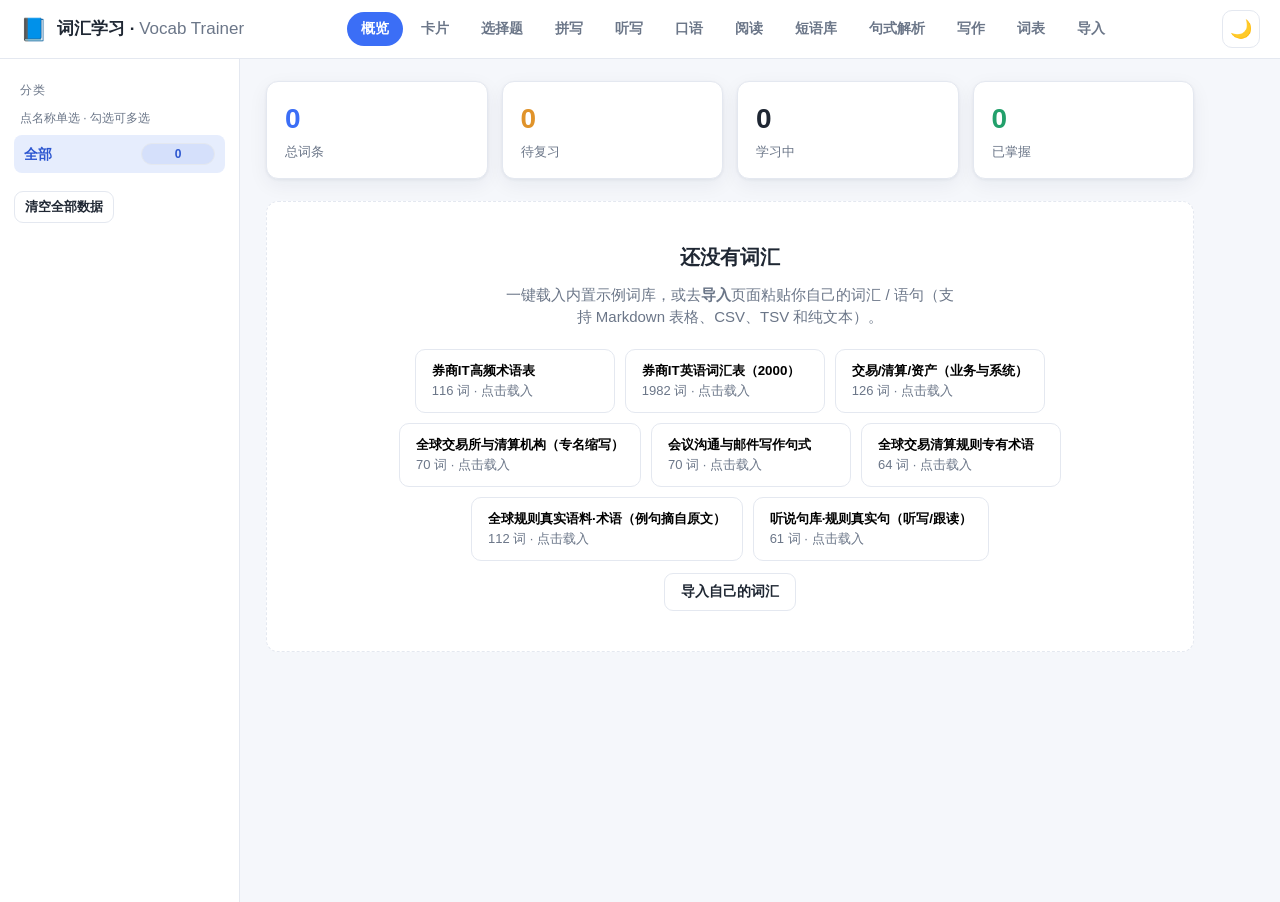
==== vocab-trainer.html @ fe29f1d1 "口语范读/听写/短语库朗读统一走意群停顿播放：speak() 改为分意群+可调停顿+美式/系统语音；SW v38 [HST_AI_Tag: AI_Generated]" ====
<!DOCTYPE html>
<html lang="zh-CN">
<head>
  <meta charset="UTF-8" />
  <meta name="viewport" content="width=device-width, initial-scale=1.0, viewport-fit=cover" />
  <title>词汇学习 · Vocab Trainer</title>
  <!-- PWA / iOS home-screen app -->
  <link rel="manifest" href="manifest.webmanifest" />
  <meta name="theme-color" content="#3b6ef6" />
  <meta name="mobile-web-app-capable" content="yes" />
  <meta name="apple-mobile-web-app-capable" content="yes" />
  <meta name="apple-mobile-web-app-status-bar-style" content="black-translucent" />
  <meta name="apple-mobile-web-app-title" content="词汇学习" />
  <link rel="apple-touch-icon" href="icons/apple-touch-icon.png" />
  <script>
    // Set the theme before first paint to avoid a flash of the wrong colors.
    (function () {
      try {
        var s = JSON.parse(localStorage.getItem("vocab-trainer:v1") || "{}");
        var t = s.settings && s.settings.theme;
        if (t !== "light" && t !== "dark") {
          t = window.matchMedia && window.matchMedia("(prefers-color-scheme: dark)").matches ? "dark" : "light";
        }
        document.documentElement.setAttribute("data-theme", t);
      } catch (e) {}
    })();
  </script>
  <style>
:root {
  --bg: #f5f7fb;
  --panel: #ffffff;
  --ink: #1f2733;
  --muted: #6b7688;
  --line: #e4e8f0;
  --brand: #3b6ef6;
  --brand-dark: #2c56d0;
  --green: #22a06b;
  --amber: #e0932a;
  --red: #d94f4f;
  --shadow: 0 1px 3px rgba(20, 30, 60, .06), 0 6px 20px rgba(20, 30, 60, .06);
  --radius: 12px;
  /* Semantic surfaces / states (overridden in dark mode) */
  --hover: #eef2fb;
  --soft: #eef1f6;
  --active: #e6edfd;
  --active-badge: #d5e0fb;
  --border-strong: #c9d2e2;
  --surface-2: #f7f9fe;
  --zero: #e4e8f0;
  --tint-blue: #f2f6ff;
  --speak: #eef2fb;
  --speak-hover: #e0e8fb;
  --ok-bg: #e7f6ee;
  --ok-ink: #14663f;
  --no-bg: #fbeaea;
  --no-ink: #8f2b2b;
  --warn-bg: #fef1dc;
  --hl-bg: rgba(59, 110, 246, .14);
  --hl-bg-strong: rgba(59, 110, 246, .28);
}

[data-theme="dark"] {
  --bg: #0f1319;
  --panel: #171c26;
  --ink: #e6e9f0;
  --muted: #9098a8;
  --line: #2a313d;
  --brand: #5b86f7;
  --brand-dark: #9db8fb;
  --green: #34b881;
  --amber: #e0a24a;
  --red: #e26b6b;
  --shadow: 0 1px 3px rgba(0, 0, 0, .4), 0 6px 20px rgba(0, 0, 0, .35);
  --hover: #212836;
  --soft: #232a37;
  --active: #24304a;
  --active-badge: #2f3f63;
  --border-strong: #3a4353;
  --surface-2: #1e2430;
  --zero: #2a313d;
  --tint-blue: #182031;
  --speak: #222a3a;
  --speak-hover: #2b3550;
  --ok-bg: rgba(52, 184, 129, .16);
  --ok-ink: #6fe0ab;
  --no-bg: rgba(226, 107, 107, .16);
  --no-ink: #f0a1a1;
  --warn-bg: rgba(224, 162, 74, .16);
  --hl-bg: rgba(91, 134, 247, .22);
  --hl-bg-strong: rgba(91, 134, 247, .40);
}

* { box-sizing: border-box; }

html, body {
  margin: 0;
  height: 100%;
  background: var(--bg);
  color: var(--ink);
  font-family: -apple-system, BlinkMacSystemFont, "Segoe UI", "PingFang SC",
    "Hiragino Sans GB", "Microsoft YaHei", Roboto, Helvetica, Arial, sans-serif;
  font-size: 15px;
  line-height: 1.5;
}

/* Top bar */
.topbar {
  display: flex;
  align-items: center;
  justify-content: space-between;
  gap: 16px;
  padding: 10px 20px;
  /* Respect the iPhone notch / status bar when running as a home-screen app. */
  padding-top: calc(10px + env(safe-area-inset-top));
  padding-left: calc(20px + env(safe-area-inset-left));
  padding-right: calc(20px + env(safe-area-inset-right));
  background: var(--panel);
  border-bottom: 1px solid var(--line);
  position: sticky;
  top: 0;
  z-index: 10;
  flex-wrap: wrap;
}
.brand { display: flex; align-items: center; gap: 10px; font-weight: 700; font-size: 17px; }
.brand em { color: var(--muted); font-style: normal; font-weight: 500; }
.logo { font-size: 22px; }

.tabs { display: flex; gap: 4px; flex-wrap: wrap; }
.tab {
  border: none;
  background: transparent;
  color: var(--muted);
  padding: 8px 14px;
  border-radius: 999px;
  cursor: pointer;
  font-size: 14px;
  font-weight: 600;
  transition: background .15s, color .15s;
}
.tab:hover { background: var(--hover); color: var(--ink); }
.tab.active { background: var(--brand); color: #fff; }

.theme-toggle {
  border: 1px solid var(--line); background: var(--panel); color: var(--ink);
  width: 38px; height: 38px; border-radius: 10px; cursor: pointer; font-size: 18px;
  line-height: 1; transition: border-color .15s, background .15s;
}
.theme-toggle:hover { border-color: var(--border-strong); background: var(--hover); }

/* Layout */
.layout { display: flex; align-items: flex-start; gap: 0; }
.sidebar {
  width: 240px;
  flex: 0 0 240px;
  padding: 18px 14px;
  border-right: 1px solid var(--line);
  min-height: calc(100vh - 57px);
  background: var(--panel);
}
.side-title { font-size: 12px; text-transform: uppercase; letter-spacing: .08em; color: var(--muted); margin: 4px 6px 10px; }
.cat-list { list-style: none; margin: 0; padding: 0; display: flex; flex-direction: column; gap: 2px; }
.cat-list li {
  display: flex; align-items: center; justify-content: space-between;
  padding: 8px 10px; border-radius: 8px; cursor: pointer; font-size: 14px;
}
.cat-list li:hover { background: var(--hover); }
.cat-list li.active { background: var(--active); color: var(--brand-dark); font-weight: 600; }
.cat-list .cat-main { display: flex; align-items: center; gap: 8px; flex: 1; min-width: 0; overflow: hidden; }
.cat-list .cat-name { overflow: hidden; text-overflow: ellipsis; white-space: nowrap; }
.cat-list input[type="checkbox"] { flex: 0 0 auto; cursor: pointer; }
.side-hint { font-size: 12px; color: var(--muted); margin: 4px 6px 8px; }
.cat-list .badge { background: var(--soft); color: var(--muted); border-radius: 999px; padding: 1px 8px; font-size: 12px; }
.cat-list li.active .badge { background: var(--active-badge); color: var(--brand-dark); }
.side-actions { margin-top: 18px; }

.content { flex: 1; padding: 22px 26px; max-width: 980px; }

/* Views */
.view { display: none; }
.view.active { display: block; }
h2 { margin: 0 0 12px; font-size: 20px; }
.muted { color: var(--muted); }
code { background: var(--soft); padding: 1px 6px; border-radius: 6px; font-size: 13px; }

/* Buttons */
.btn {
  border: 1px solid var(--line);
  background: var(--panel);
  color: var(--ink);
  padding: 9px 16px;
  border-radius: 9px;
  cursor: pointer;
  font-size: 14px;
  font-weight: 600;
  transition: filter .15s, background .15s, border-color .15s;
}
.btn:hover { border-color: var(--border-strong); }
.btn:disabled { opacity: .5; cursor: not-allowed; }
.btn.primary { background: var(--brand); border-color: var(--brand); color: #fff; }
.btn.primary:hover { filter: brightness(1.05); }
.btn.ghost { background: transparent; }
.btn.small { padding: 6px 10px; font-size: 13px; }

/* Stats */
.stats-grid { display: grid; grid-template-columns: repeat(auto-fit, minmax(150px, 1fr)); gap: 14px; margin-bottom: 22px; }
.stat {
  background: var(--panel); border: 1px solid var(--line); border-radius: var(--radius);
  padding: 16px 18px; box-shadow: var(--shadow);
}
.stat .num { font-size: 28px; font-weight: 700; }
.stat .lbl { color: var(--muted); font-size: 13px; margin-top: 2px; }
.stat.accent .num { color: var(--brand); }
.stat.green .num { color: var(--green); }
.stat.amber .num { color: var(--amber); }

.home-empty {
  background: var(--panel); border: 1px dashed var(--line); border-radius: var(--radius);
  padding: 40px; text-align: center;
}
.home-empty p { color: var(--muted); max-width: 460px; margin: 8px auto 20px; }

.mini-select {
  border: 1px solid var(--line); background: var(--panel); color: var(--ink);
  border-radius: 8px; padding: 5px 8px; font-size: 13px; max-width: 180px;
}
.goal-panel {
  background: var(--panel); border: 1px solid var(--line); border-radius: var(--radius);
  padding: 16px 18px; box-shadow: var(--shadow); margin-bottom: 22px;
}
.goal-head { display: flex; align-items: center; justify-content: space-between; flex-wrap: wrap; gap: 10px; }
.goal-streak { font-weight: 700; font-size: 16px; }
.goal-set { color: var(--muted); font-size: 13px; display: inline-flex; align-items: center; gap: 6px; }
.goal-set input {
  width: 68px; padding: 5px 8px; border: 1px solid var(--line); border-radius: 8px; font-size: 14px; color: var(--ink); background: var(--panel);
}
.goal-bar { height: 10px; background: var(--soft); border-radius: 999px; margin: 12px 0 6px; overflow: hidden; }
.goal-fill { height: 100%; width: 0; background: var(--green); border-radius: 999px; transition: width .4s; }
.goal-text { color: var(--muted); font-size: 13px; }

.chart-panel {
  background: var(--panel); border: 1px solid var(--line); border-radius: var(--radius);
  padding: 16px 18px; box-shadow: var(--shadow); margin-bottom: 22px;
}
.chart-title { font-weight: 700; margin-bottom: 12px; }
.chart { display: flex; align-items: flex-end; gap: 6px; height: 130px; }
.chart-col { flex: 1; display: flex; flex-direction: column; align-items: center; justify-content: flex-end; gap: 4px; height: 100%; }
.chart-val { font-size: 10px; color: var(--muted); height: 12px; }
.chart-bar { width: 100%; max-width: 30px; background: var(--brand); border-radius: 4px 4px 0 0; min-height: 2px; transition: height .3s; }
.chart-bar.today { background: var(--green); }
.chart-bar.zero { background: var(--zero); }
.chart-label { font-size: 10px; color: var(--muted); }

.skill-panel {
  background: var(--panel); border: 1px solid var(--line); border-radius: var(--radius);
  padding: 16px 18px; box-shadow: var(--shadow); margin-bottom: 22px;
}
.skills { display: flex; flex-direction: column; gap: 10px; margin: 10px 0 6px; }
.skill-row { display: flex; align-items: center; gap: 12px; }
.skill-name { width: 48px; font-weight: 700; flex: 0 0 auto; }
.skill-track { flex: 1; height: 12px; background: var(--soft); border-radius: 999px; overflow: hidden; }
.skill-fill { height: 100%; background: var(--brand); border-radius: 999px; transition: width .4s; }
.skill-fill.least { background: var(--amber); }
.skill-meta { flex: 0 0 auto; font-size: 12px; color: var(--muted); min-width: 132px; text-align: right; }
.skill-tip { font-size: 13px; margin-top: 4px; }

.home-actions h2 { margin-top: 6px; }
.quick-cards { display: grid; grid-template-columns: repeat(auto-fit, minmax(180px, 1fr)); gap: 14px; }
.quick-card {
  display: flex; flex-direction: column; align-items: flex-start; gap: 4px;
  background: var(--panel); border: 1px solid var(--line); border-radius: var(--radius);
  padding: 18px; cursor: pointer; text-align: left; box-shadow: var(--shadow);
  transition: transform .12s, border-color .12s;
}
.quick-card:hover { transform: translateY(-2px); border-color: var(--border-strong); }
.qc-emoji { font-size: 26px; }
.qc-title { font-weight: 700; font-size: 16px; }
.qc-sub { color: var(--muted); font-size: 13px; }

/* Study bar */
.study-bar {
  display: flex; align-items: center; gap: 16px; flex-wrap: wrap;
  padding: 10px 14px; background: var(--panel); border: 1px solid var(--line);
  border-radius: 10px; margin-bottom: 20px;
}
.study-progress { font-weight: 700; }
.study-score b { color: var(--brand); }
.chk { display: inline-flex; align-items: center; gap: 6px; color: var(--muted); font-size: 14px; cursor: pointer; }

/* Flashcard */
.card-stage { display: flex; flex-direction: column; align-items: center; gap: 10px; }
.flashcard {
  position: relative; width: 100%; max-width: 560px; height: 280px;
  cursor: pointer; perspective: 1400px;
}
.fc-face {
  position: absolute; inset: 0;
  display: flex; align-items: center; justify-content: center; text-align: center;
  padding: 28px; border-radius: 16px; background: var(--panel);
  border: 1px solid var(--line); box-shadow: var(--shadow);
  backface-visibility: hidden; transition: transform .5s;
  font-size: 26px; font-weight: 600; line-height: 1.4;
}
.fc-front { transform: rotateY(0deg); }
.fc-back { transform: rotateY(180deg); }
.flashcard.flipped .fc-front { transform: rotateY(-180deg); }
.flashcard.flipped .fc-back { transform: rotateY(0deg); }
.fc-back .fc-cn { font-size: 24px; }
.fc-back .fc-ex { font-size: 15px; font-weight: 400; color: var(--muted); margin-top: 14px; max-width: 460px; }
.fc-back .fc-ex b { color: var(--ink); }
.fc-hint { color: var(--muted); font-size: 13px; }

.fc-controls { display: flex; justify-content: center; gap: 10px; margin-top: 18px; flex-wrap: wrap; }
.grade { color: #fff; border: none; min-width: 84px; }
.grade-again { background: var(--red); }
.grade-hard { background: var(--amber); }
.grade-good { background: var(--brand); }
.grade-easy { background: var(--green); }

/* Quiz */
.quiz-stage { max-width: 620px; margin: 0 auto; }
.quiz-prompt {
  background: var(--panel); border: 1px solid var(--line); border-radius: 14px;
  padding: 30px; text-align: center; font-size: 24px; font-weight: 600;
  box-shadow: var(--shadow); margin-bottom: 18px;
}
.quiz-prompt .qz-sub { display:block; font-size: 14px; color: var(--muted); font-weight: 400; margin-top: 8px; }
.quiz-options { display: grid; gap: 10px; }
.quiz-opt {
  text-align: left; padding: 14px 16px; border-radius: 10px; border: 1px solid var(--line);
  background: var(--panel); color: var(--ink); cursor: pointer; font-size: 15px; transition: background .12s, border-color .12s;
}
.quiz-opt:hover { border-color: var(--border-strong); background: var(--surface-2); }
.opt-num {
  display: inline-flex; align-items: center; justify-content: center;
  width: 20px; height: 20px; margin-right: 8px; border-radius: 5px;
  background: var(--soft); color: var(--muted); font-size: 12px; font-weight: 700;
}
.quiz-opt.correct .opt-num { background: var(--green); color: #fff; }
.quiz-opt.wrong .opt-num { background: var(--red); color: #fff; }
.kbd-hint { color: var(--muted); font-size: 12px; margin-left: auto; }
.quiz-opt.correct { background: var(--ok-bg); border-color: var(--green); color: var(--ok-ink); }
.quiz-opt.wrong { background: var(--no-bg); border-color: var(--red); color: var(--no-ink); }
.quiz-opt:disabled { cursor: default; }

/* Spelling */
.spell-stage { max-width: 620px; margin: 0 auto; text-align: center; }
.spell-prompt {
  background: var(--panel); border: 1px solid var(--line); border-radius: 14px;
  padding: 26px; font-size: 24px; font-weight: 600; box-shadow: var(--shadow);
}
.spell-example { color: var(--muted); font-size: 14px; margin: 12px 0; min-height: 20px; }
.spell-input {
  width: 100%; padding: 14px 16px; font-size: 18px; border: 1px solid var(--line);
  border-radius: 10px; margin-bottom: 12px; outline: none; background: var(--panel); color: var(--ink);
}
.spell-input:focus { border-color: var(--brand); }
.spell-feedback { min-height: 24px; margin-bottom: 12px; font-weight: 600; }
.spell-feedback.ok { color: var(--green); }
.spell-feedback.no { color: var(--red); }

.study-done {
  text-align: center; background: var(--panel); border: 1px solid var(--line);
  border-radius: var(--radius); padding: 40px; box-shadow: var(--shadow);
}
.study-done h3 { font-size: 22px; margin: 0 0 8px; }

/* Browse */
.browse-bar { display: flex; align-items: center; gap: 14px; margin-bottom: 14px; }
.search {
  flex: 1; max-width: 360px; padding: 9px 14px; border: 1px solid var(--line);
  border-radius: 9px; font-size: 14px; outline: none; background: var(--panel); color: var(--ink);
}
.search:focus { border-color: var(--brand); }
.browse-count { color: var(--muted); font-size: 13px; }
.table-wrap { overflow-x: auto; border: 1px solid var(--line); border-radius: var(--radius); background: var(--panel); }
.vocab-table { width: 100%; border-collapse: collapse; font-size: 14px; }
.vocab-table th, .vocab-table td { text-align: left; padding: 10px 14px; border-bottom: 1px solid var(--line); vertical-align: top; }
.vocab-table th { background: var(--surface-2); color: var(--muted); font-weight: 600; position: sticky; top: 0; }
.vocab-table tr:last-child td { border-bottom: none; }
.vocab-table .en { font-weight: 600; }
.vocab-table .ex { color: var(--muted); }
.pill { font-size: 12px; padding: 2px 8px; border-radius: 999px; }
.pill.new { background: var(--soft); color: var(--muted); }
.pill.learning { background: var(--warn-bg); color: var(--amber); }
.pill.known { background: var(--ok-bg); color: var(--green); }
.row-del { color: var(--red); cursor: pointer; background: none; border: none; font-size: 13px; }

/* Import */
.import-controls { display: grid; grid-template-columns: repeat(auto-fit, minmax(220px, 1fr)); gap: 14px; margin: 16px 0; }
.field { display: flex; flex-direction: column; gap: 6px; font-size: 13px; color: var(--muted); }
.field select, .field input[type="text"] {
  padding: 9px 12px; border: 1px solid var(--line); border-radius: 9px; font-size: 14px; color: var(--ink); background: var(--panel);
}
.import-text {
  width: 100%; min-height: 220px; padding: 14px; border: 1px solid var(--line);
  border-radius: var(--radius); font-family: "SF Mono", Menlo, Consolas, monospace;
  font-size: 13px; line-height: 1.6; resize: vertical; outline: none; background: var(--panel); color: var(--ink);
}
.import-text:focus { border-color: var(--brand); }
.import-actions { display: flex; align-items: center; gap: 12px; margin: 14px 0; flex-wrap: wrap; }
.import-msg { font-size: 14px; }
.import-msg.ok { color: var(--green); }
.import-msg.err { color: var(--red); }
.preview-wrap { margin-top: 10px; }
.preview-head { font-weight: 600; margin-bottom: 8px; }

.sample-box { margin-bottom: 22px; padding: 16px 18px; border: 1px solid var(--line); border-radius: var(--radius); background: var(--tint-blue); }
.sample-box p { margin: 4px 0 12px; }
.sample-list { display: flex; flex-wrap: wrap; gap: 10px; justify-content: center; }
.sample-card {
  display: flex; flex-direction: column; align-items: flex-start; gap: 2px;
  background: var(--panel); border: 1px solid var(--line); border-radius: 10px;
  padding: 12px 16px; cursor: pointer; text-align: left; min-width: 200px;
  transition: transform .12s, border-color .12s;
}
.sample-card:hover { transform: translateY(-2px); border-color: var(--brand); }
.sample-card .sc-name { font-weight: 700; }
.sample-card .sc-count { color: var(--muted); font-size: 13px; }
.sample-card:disabled { opacity: .55; cursor: default; transform: none; }

.backup-box { margin-top: 22px; padding: 16px 18px; border: 1px solid var(--line); border-radius: var(--radius); background: var(--surface-2); }
.backup-title { font-weight: 700; margin-bottom: 4px; }
.backup-box p { margin: 4px 0 12px; }
.file-btn { display: inline-flex; align-items: center; cursor: pointer; }
.fc-speak {
  border: none; background: var(--speak); color: var(--brand-dark); cursor: pointer;
  width: 40px; height: 40px; border-radius: 50%; font-size: 18px; line-height: 1;
}
.fc-speak:hover { background: var(--speak-hover); }
.spell-prompt-row { display: flex; align-items: center; justify-content: center; gap: 12px; }

/* Dictation */
.dict-stage { max-width: 620px; margin: 0 auto; text-align: center; }
.dict-controls { display: flex; justify-content: center; gap: 10px; margin-bottom: 16px; flex-wrap: wrap; }
.dict-play { font-size: 16px; padding: 12px 28px; }
.dict-hint { color: var(--muted); font-size: 15px; margin-bottom: 12px; min-height: 22px; }

/* Speaking */
.speak-stage { max-width: 620px; margin: 0 auto; text-align: center; }
.speak-prompt {
  background: var(--panel); border: 1px solid var(--line); border-radius: 14px;
  padding: 26px; font-size: 24px; font-weight: 600; box-shadow: var(--shadow); line-height: 1.4;
}
.speak-cn { color: var(--muted); font-size: 14px; margin: 10px 0 16px; min-height: 18px; }
.speak-heard { min-height: 22px; margin: 8px 0; font-size: 15px; }
.speak-heard .ph { color: var(--muted); }
.speak-result { min-height: 28px; margin-bottom: 12px; font-weight: 600; line-height: 1.6; }
.speak-result .pct { font-size: 22px; }
.mark-ok { color: var(--green); }
.mark-no { color: var(--red); }
.spk-mic.listening { background: var(--red); border-color: var(--red); animation: pulse 1s infinite; }
@keyframes pulse { 0%, 100% { opacity: 1; } 50% { opacity: .55; } }

/* Reading */
.read-output {
  background: var(--panel); border: 1px solid var(--line); border-radius: var(--radius);
  padding: 20px 22px; margin-top: 8px; line-height: 2; font-size: 16px;
  box-shadow: var(--shadow); white-space: pre-wrap;
}
.term-hl {
  background: var(--hl-bg);
  border-bottom: 2px solid var(--brand); border-radius: 3px; padding: 0 2px; cursor: pointer;
}
.term-hl:hover { background: var(--hl-bg-strong); }
.cloze {
  display: inline-block; min-width: 44px; text-align: center; padding: 0 5px;
  border-bottom: 2px dashed var(--amber); color: var(--amber); cursor: pointer; font-weight: 600;
}
.cloze.revealed { color: var(--green); border-bottom-color: var(--green); cursor: default; font-weight: 600; }

/* Writing */
.seg { display: inline-flex; background: var(--soft); border-radius: 10px; padding: 3px; gap: 3px; margin-bottom: 18px; }
.seg-btn { border: none; background: transparent; color: var(--muted); padding: 7px 16px; border-radius: 8px; cursor: pointer; font-weight: 600; font-size: 14px; }
.seg-btn.active { background: var(--panel); color: var(--ink); box-shadow: var(--shadow); }
.write-stage { max-width: 680px; }
.write-cn {
  font-size: 20px; font-weight: 600; background: var(--panel); border: 1px solid var(--line);
  border-radius: 14px; padding: 20px; box-shadow: var(--shadow); margin-bottom: 14px;
}
.write-ref { background: var(--ok-bg); border: 1px solid var(--green); border-radius: 12px; padding: 16px 18px; margin: 10px 0; white-space: pre-wrap; }
.write-ref .rf-label { color: var(--green); font-weight: 700; font-size: 13px; display: block; margin-bottom: 6px; }
.write-grade { display: flex; align-items: center; gap: 10px; flex-wrap: wrap; margin-top: 8px; }
.tpl-cats { display: flex; gap: 8px; flex-wrap: wrap; margin-bottom: 16px; }
.tpl-list { display: flex; flex-direction: column; gap: 14px; }
.tpl-card { background: var(--panel); border: 1px solid var(--line); border-radius: var(--radius); padding: 16px 18px; box-shadow: var(--shadow); }
.tpl-head { display: flex; align-items: center; justify-content: space-between; gap: 10px; margin-bottom: 8px; }
.tpl-title { font-weight: 700; }
.tpl-cn { color: var(--muted); font-size: 13px; font-weight: 400; }
.tpl-body { white-space: pre-wrap; font-size: 14px; line-height: 1.7; background: var(--surface-2); border-radius: 10px; padding: 12px 14px; }
.tpl-body .ph { color: var(--brand-dark); background: var(--hl-bg); border-radius: 4px; padding: 0 3px; }

@media (max-width: 760px) {
  .sidebar { display: none; }
  .content { padding: 16px; }
  .flashcard { height: 240px; }
}

/* Reading: full-library search */
.read-search { align-items: center; gap: 8px; flex-wrap: wrap; }
.read-search .search { flex: 1 1 320px; min-width: 220px; }
.read-results {
  margin: 8px 0 4px;
  max-height: 320px;
  overflow-y: auto;
  border: 1px solid var(--line);
  border-radius: 10px;
  background: var(--surface-2);
}
.search-hit {
  padding: 8px 12px;
  border-bottom: 1px solid var(--line);
  cursor: pointer;
  display: block;
}
.search-hit:last-child { border-bottom: 0; }
.search-hit:hover { background: var(--active); }
.hit-src {
  display: block;
  font-size: 12px;
  color: var(--brand);
  margin-bottom: 2px;
}
.hit-snip { display: block; font-size: 13px; color: var(--ink); line-height: 1.5; }
.read-results mark {
  background: #ffe08a;
  color: #1f2733;
  padding: 0 1px;
  border-radius: 2px;
}
[data-theme="dark"] .read-results mark { background: #7a5c00; color: #ffe08a; }

/* Grammar / sentence breakdown view */
#view-grammar .gp-card,
#view-grammar .gi-card {
  border: 1px solid var(--line);
  border-radius: 12px;
  background: var(--panel);
  padding: 12px 14px;
  margin: 10px 0;
}
.gp-name { font-weight: 600; color: var(--ink); margin-bottom: 4px; }
.gp-tip { color: var(--muted); font-size: 13px; line-height: 1.6; }
.gp-eg { margin: 8px 0 4px; display: flex; align-items: flex-start; gap: 6px; }
.gp-eg span { font-style: italic; color: var(--ink); line-height: 1.5; }
.gp-tpl {
  font-size: 12px; color: var(--brand);
  background: var(--surface-2); border-radius: 6px; padding: 4px 8px; display: inline-block;
}
.gi-sec { margin: 18px 0 6px; font-size: 15px; color: var(--brand); }
.gi-en { display: flex; align-items: flex-start; gap: 6px; }
.gi-en span { font-weight: 600; color: var(--ink); line-height: 1.5; }
.gi-cn { color: var(--muted); font-size: 13px; margin: 4px 0 6px; }
.gi-core { font-size: 13px; color: var(--ink); margin-bottom: 6px; }
.gi-tag {
  display: inline-block; font-size: 11px; color: #fff; background: var(--brand);
  border-radius: 4px; padding: 1px 6px; margin-right: 6px;
}
.gi-points { margin: 0; padding-left: 18px; }
.gi-points li { font-size: 13px; color: var(--ink); line-height: 1.7; }
.gi-points b { color: var(--brand); font-weight: 600; }
.say-btn {
  border: 1px solid var(--line); background: var(--surface-2); border-radius: 6px;
  cursor: pointer; padding: 0 6px; line-height: 1.6; flex: 0 0 auto;
}
.say-btn:hover { background: var(--active); }

/* Grammar self-test */
.gq-ask { font-size: 13px; color: var(--muted); margin-bottom: 8px; }
.gq-sentence {
  font-size: 16px; font-weight: 600; color: var(--ink); line-height: 1.6;
  padding: 10px 12px; background: var(--surface-2); border-radius: 10px; margin-bottom: 12px;
}
.gq-explain {
  margin-top: 12px; padding: 10px 12px;
  border: 1px solid var(--line); border-radius: 10px; background: var(--surface-2);
}
.gq-ex-core { font-size: 13px; color: var(--ink); margin-bottom: 6px; }
.gq-explain .gi-points { margin: 0; padding-left: 18px; }

.gq-ex-tip { font-size: 13px; color: var(--ink); line-height: 1.6; margin-bottom: 8px; padding-bottom: 8px; border-bottom: 1px dashed var(--line); }

/* Daily study plan / today panel */
.today-panel {
  border: 1px solid var(--line);
  border-radius: 14px;
  background: linear-gradient(180deg, var(--active) 0%, var(--panel) 60%);
  padding: 14px 16px;
  margin-bottom: 14px;
}
.today-head { display: flex; align-items: center; justify-content: space-between; margin-bottom: 10px; }
.today-title { font-weight: 600; color: var(--ink); font-size: 15px; }
.link-btn { background: none; border: none; color: var(--brand); cursor: pointer; font-size: 13px; }
.today-stats { display: flex; gap: 10px; margin-bottom: 12px; }
.tstat {
  flex: 1; text-align: center; background: var(--panel);
  border: 1px solid var(--line); border-radius: 10px; padding: 8px 4px;
}
.tnum { font-size: 22px; font-weight: 700; color: var(--brand); }
.tlbl { font-size: 12px; color: var(--muted); margin-top: 2px; }
.today-go { width: 100%; padding: 12px; font-size: 15px; }
.today-done {
  text-align: center; padding: 12px; border-radius: 10px;
  background: var(--panel); border: 1px solid var(--line); color: var(--ink); font-weight: 500;
}
.today-progress { margin-top: 12px; }
.tp-bar { height: 8px; border-radius: 6px; background: var(--zero); overflow: hidden; }
.tp-fill { height: 100%; background: var(--brand); border-radius: 6px; transition: width .3s; }
.tp-text { font-size: 12px; color: var(--muted); margin-top: 6px; }
.plan-form { display: flex; flex-wrap: wrap; gap: 10px; align-items: flex-end; }
.plan-form .field { display: flex; flex-direction: column; gap: 4px; font-size: 13px; color: var(--muted); }
.plan-form select, .plan-form input { padding: 6px 8px; border: 1px solid var(--line); border-radius: 8px; background: var(--panel); color: var(--ink); }
.plan-hint { margin-top: 10px; font-size: 12px; }

/* Memory-state distribution donut */
:root { --mem-new: #f0b429; --mem-learn: #3b6ef6; --mem-known: #2fb344; }
[data-theme="dark"] { --mem-new: #e0a72e; --mem-learn: #5b86f7; --mem-known: #3ac05a; }
.today-live { font-size: 12px; color: var(--brand); margin-top: 6px; }
.mem-wrap { display: flex; align-items: center; gap: 20px; padding: 6px 2px; }
.donut {
  width: 120px; height: 120px; border-radius: 50%; flex: 0 0 auto; position: relative;
}
.donut-hole {
  position: absolute; inset: 22px; border-radius: 50%; background: var(--panel);
  display: flex; flex-direction: column; align-items: center; justify-content: center;
}
.donut-num { font-size: 22px; font-weight: 700; color: var(--mem-known); }
.donut-sub { font-size: 11px; color: var(--muted); }
.mem-legend { list-style: none; margin: 0; padding: 0; display: flex; flex-direction: column; gap: 8px; }
.mem-legend li { font-size: 13px; color: var(--ink); display: flex; align-items: center; gap: 6px; }
.mem-legend b { margin-left: 2px; }
.mem-legend .dot { width: 10px; height: 10px; border-radius: 3px; display: inline-block; }
.mem-legend .dot.n { background: var(--mem-new); }
.mem-legend .dot.l { background: var(--mem-learn); }
.mem-legend .dot.k { background: var(--mem-known); }

/* Check-in heatmap */
.heatmap { display: flex; gap: 3px; overflow-x: auto; padding: 4px 0; }
.hm-col { display: flex; flex-direction: column; gap: 3px; }
.hm-cell { width: 13px; height: 13px; border-radius: 3px; display: inline-block; background: var(--zero); }
.hm-cell.l0 { background: var(--zero); }
.hm-cell.l1 { background: #c6e6c9; }
.hm-cell.l2 { background: #8fd19e; }
.hm-cell.l3 { background: #4fb06a; }
.hm-cell.l4 { background: #2f8f4e; }
[data-theme="dark"] .hm-cell.l1 { background: #1f4a2c; }
[data-theme="dark"] .hm-cell.l2 { background: #2f7043; }
[data-theme="dark"] .hm-cell.l3 { background: #3f9459; }
[data-theme="dark"] .hm-cell.l4 { background: #57c377; }
.hm-foot { display: flex; align-items: center; justify-content: space-between; margin-top: 8px; font-size: 12px; color: var(--muted); }
.hm-legend { display: flex; align-items: center; gap: 3px; }
.hm-legend .hm-cell { width: 11px; height: 11px; }
/* Review forecast */
.forecast { display: flex; align-items: flex-end; gap: 8px; height: 130px; padding-top: 6px; }
.fc-col { flex: 1; display: flex; flex-direction: column; align-items: center; height: 100%; }
.fc-n { font-size: 12px; color: var(--ink); font-weight: 600; }
.fc-track { flex: 1; width: 100%; display: flex; align-items: flex-end; }
.fc-bar { width: 60%; margin: 0 auto; background: var(--brand); border-radius: 4px 4px 0 0; min-height: 0; }
.fc-lbl { font-size: 11px; color: var(--muted); margin-top: 4px; }

/* Achievement badges */
.badge-sub-title { font-size: 13px; color: var(--muted); margin: 10px 0 6px; }
.badge-row { display: flex; flex-wrap: wrap; gap: 8px; }
.badge {
  flex: 0 0 auto; width: 74px; text-align: center; padding: 8px 4px;
  border: 1px solid var(--line); border-radius: 10px; background: var(--panel);
}
.badge-ic { font-size: 24px; display: block; line-height: 1.2; }
.badge-nm { font-size: 12px; color: var(--ink); display: block; margin-top: 2px; }
.badge-sub { font-size: 11px; color: var(--muted); display: block; }
.badge.locked { opacity: 0.35; filter: grayscale(1); }
.badge.earned { border-color: var(--brand); box-shadow: 0 0 0 1px var(--brand) inset; }
.remind-row { display: flex; align-items: center; gap: 10px; margin-top: 14px; flex-wrap: wrap; }

/* Reading: topic browse + sentence listening */
.rd-count { margin-left: 8px; font-size: 13px; }
.rd-list { display: flex; flex-direction: column; gap: 8px; margin: 10px 0; }
.rd-card { border: 1px solid var(--line); border-radius: 10px; background: var(--panel); padding: 10px 12px; cursor: pointer; }
.rd-card:hover { background: var(--active); }
.rd-card-src { font-size: 12px; color: var(--brand); margin-bottom: 4px; }
.rd-card-prev { font-size: 13px; color: var(--ink); line-height: 1.5; }
.rd-export { align-self: flex-start; margin-bottom: 4px; }
.rd-note { margin: 8px 0; }
.rd-note textarea { width: 100%; box-sizing: border-box; border: 1px solid var(--line); border-radius: 10px; background: var(--panel); color: var(--ink); padding: 8px 10px; font: inherit; line-height: 1.5; resize: vertical; }
.rd-note-row { display: flex; align-items: center; gap: 10px; margin-top: 6px; }
.rd-note-hint { font-size: 12px; }
.rd-pager { display: flex; align-items: center; justify-content: center; gap: 12px; margin: 8px 0; }
.rd-pageinfo { font-size: 13px; color: var(--muted); }
.rd-reader-bar { display: flex; align-items: center; gap: 12px; margin-bottom: 10px; flex-wrap: wrap; }
.rd-meta { font-size: 13px; }
.rd-sentences { font-size: 17px; line-height: 2; color: var(--ink); padding: 6px 2px; }
.rd-sent { cursor: pointer; border-radius: 4px; padding: 1px 2px; }
.rd-sent:hover { background: var(--surface-2); }
.rd-sent.cur { background: #fff3c4; box-shadow: 0 0 0 2px #ffe08a; }
[data-theme="dark"] .rd-sent.cur { background: #4a3d10; box-shadow: 0 0 0 2px #7a5c00; }
.rd-ctrls { display: flex; align-items: center; gap: 8px; flex-wrap: wrap; margin-top: 14px; position: sticky; bottom: 0; background: var(--bg); padding: 8px 0; }
.rd-pos { font-size: 12px; color: var(--muted); margin-left: auto; }

/* Grammar items: filter bar */
.gi-bar { display: flex; align-items: center; gap: 10px; margin: 6px 0 4px; }
.gi-count { font-size: 13px; }

/* Reader shadowing result */
.rd-spk-result { margin-top: 8px; font-size: 14px; line-height: 1.6; color: var(--ink); min-height: 1em; }
.rd-spk-result .pct { font-weight: 700; }
#rdMic.listening { background: var(--red, #e5484d); color: #fff; border-color: var(--red, #e5484d); }

/* Reader wordbook mode */
.rd-sent.wb .rd-word { cursor: pointer; border-radius: 3px; padding: 0 1px; }
.rd-sent.wb .rd-word:hover { background: var(--active); text-decoration: underline dotted; }
#rdFav { white-space: nowrap; }

/* Today: listen/speak sub-line */
.today-sub { font-size: 13px; color: var(--ink); margin: 4px 0 10px; }
.today-panel .today-go + .today-go { margin-top: 8px; }

/* Reader TTS preferences */
.rd-tts { display: flex; align-items: center; gap: 12px; margin-top: 10px; flex-wrap: wrap; font-size: 13px; color: var(--muted); }
.rd-tts input[type="range"] { vertical-align: middle; }
.chk.mini { font-size: 12px; }

/* Playback speed presets (0.5×–1.5×) */
.speed-row { display: flex; align-items: center; gap: 6px; flex-wrap: wrap; margin: 8px 0; }
.speed-label { font-size: 12px; color: var(--muted); margin-right: 2px; }
.speed-row .chip { border: 1px solid var(--line); background: var(--panel); color: var(--ink); border-radius: 999px; padding: 4px 12px; font-size: 13px; cursor: pointer; line-height: 1.2; }
.speed-row .chip:hover { background: var(--active); }
.speed-row .chip.active { background: var(--brand); border-color: var(--brand); color: #fff; }

/* Phrase library */
.ph-list { display: flex; flex-direction: column; gap: 8px; margin: 10px 0; }
.ph-item { border: 1px solid var(--line); border-radius: 10px; background: var(--panel); padding: 10px 12px; }
.ph-main { display: flex; align-items: baseline; gap: 8px; }
.ph-p { font-size: 16px; font-weight: 600; color: var(--ink); }
.ph-freq { font-size: 12px; color: var(--muted); }
.ph-tag { font-size: 11px; color: var(--brand); border: 1px solid var(--line); border-radius: 999px; padding: 1px 8px; }
.ph-g { font-size: 14px; color: var(--ink); margin: 3px 0; }
.ph-ex { font-size: 13px; color: var(--muted); line-height: 1.5; margin: 4px 0 8px; }
.ph-acts { display: flex; gap: 8px; flex-wrap: wrap; }

/* Sense-group (意群) chunking during playback */
.rd-chunk { border-radius: 4px; padding: 0 1px; transition: background .12s ease; }
.rd-chunk.active { background: var(--brand); color: #fff; box-shadow: 0 0 0 2px var(--brand); }
.rd-chunk-sep { color: var(--muted); opacity: .55; }

/* Search results: topic group headers */
.search-group { font-size: 12px; font-weight: 600; color: var(--brand); background: var(--surface-2); padding: 5px 12px; position: sticky; top: 0; }

</style>
</head>
<body>
  <header class="topbar">
    <div class="brand">
      <span class="logo">📘</span>
      <span>词汇学习 · <em>Vocab Trainer</em></span>
    </div>
    <nav class="tabs" id="tabs">
      <button class="tab active" data-view="home">概览</button>
      <button class="tab" data-view="flashcard">卡片</button>
      <button class="tab" data-view="quiz">选择题</button>
      <button class="tab" data-view="spell">拼写</button>
      <button class="tab" data-view="dict">听写</button>
      <button class="tab" data-view="speak">口语</button>
      <button class="tab" data-view="read">阅读</button>
      <button class="tab" data-view="phrase">短语库</button>
      <button class="tab" data-view="grammar">句式解析</button>
      <button class="tab" data-view="write">写作</button>
      <button class="tab" data-view="browse">词表</button>
      <button class="tab" data-view="import">导入</button>
    </nav>
    <button class="theme-toggle" id="themeToggle" title="切换深色模式">🌙</button>
  </header>

  <div class="layout">
    <aside class="sidebar">
      <div class="side-title">分类</div>
      <div class="side-hint">点名称单选 · 勾选可多选</div>
      <ul class="cat-list" id="catList"></ul>
      <div class="side-actions">
        <button class="btn ghost small" id="clearAllBtn">清空全部数据</button>
      </div>
    </aside>

    <main class="content">
      <!-- HOME / OVERVIEW -->
      <section class="view active" id="view-home">
        <div class="today-panel" id="todayPanel" hidden></div>
        <div class="stats-grid" id="statsGrid"></div>
        <div class="goal-panel" id="goalPanel" hidden>
          <div class="goal-head">
            <span class="goal-streak" id="goalStreak">🔥 0 天连续</span>
            <label class="goal-set">每日目标
              <input type="number" id="goalInput" min="1" max="500" step="5" />
              <span>次复习</span>
            </label>
          </div>
          <div class="goal-bar"><div class="goal-fill" id="goalFill"></div></div>
          <div class="goal-text" id="goalText"></div>
        </div>
        <div class="chart-panel" id="chartPanel" hidden>
          <div class="chart-title">最近 14 天复习量</div>
          <div class="chart" id="chart"></div>
        </div>
        <div class="skill-panel" id="skillPanel" hidden>
          <div class="chart-title">听说读写 · 四维能力</div>
          <div class="skills" id="skillsGrid"></div>
          <div class="skill-tip muted" id="skillTip"></div>
        </div>
        <div class="chart-panel" id="memPanel" hidden></div>
        <div class="chart-panel" id="heatmapPanel" hidden></div>
        <div class="chart-panel" id="forecastPanel" hidden></div>
        <div class="chart-panel" id="badgePanel" hidden></div>
        <div class="home-empty" id="homeEmpty">
          <h2>还没有词汇</h2>
          <p>一键载入内置示例词库，或去<b>导入</b>页面粘贴你自己的词汇 / 语句（支持 Markdown 表格、CSV、TSV 和纯文本）。</p>
          <div class="sample-list" id="sampleListHome"></div>
          <button class="btn ghost" data-goto="import" style="margin-top:12px">导入自己的词汇</button>
        </div>
        <div class="home-actions" id="homeActions" hidden>
          <h2>今天学点什么？</h2>
          <div class="quick-cards">
            <button class="quick-card" data-goto="flashcard">
              <span class="qc-emoji">🃏</span>
              <span class="qc-title">卡片复习</span>
              <span class="qc-sub" id="dueCount">0 张待复习</span>
            </button>
            <button class="quick-card" id="hardQuick">
              <span class="qc-emoji">🔥</span>
              <span class="qc-title">攻克难词</span>
              <span class="qc-sub" id="hardCount">按易错程度排序</span>
            </button>
            <button class="quick-card" data-goto="quiz">
              <span class="qc-emoji">✅</span>
              <span class="qc-title">选择题</span>
              <span class="qc-sub">中英互测</span>
            </button>
            <button class="quick-card" data-goto="spell">
              <span class="qc-emoji">⌨️</span>
              <span class="qc-title">拼写练习</span>
              <span class="qc-sub">看中文写英文</span>
            </button>
            <button class="quick-card" id="dictQuick" data-goto="dict">
              <span class="qc-emoji">🎧</span>
              <span class="qc-title">听写练习</span>
              <span class="qc-sub">听发音写内容</span>
            </button>
            <button class="quick-card" id="speakQuick" data-goto="speak">
              <span class="qc-emoji">🗣️</span>
              <span class="qc-title">口语跟读</span>
              <span class="qc-sub">朗读并自动评分</span>
            </button>
            <button class="quick-card" data-goto="read">
              <span class="qc-emoji">📄</span>
              <span class="qc-title">文档阅读</span>
              <span class="qc-sub">粘贴文档 · 术语高亮/挖空</span>
            </button>
            <button class="quick-card" data-goto="write">
              <span class="qc-emoji">✍️</span>
              <span class="qc-title">写作练习</span>
              <span class="qc-sub">中译英 + 邮件/会议模板</span>
            </button>
          </div>
        </div>
      </section>

      <!-- FLASHCARD -->
      <section class="view" id="view-flashcard">
        <div class="study-bar">
          <div class="study-progress"><span id="fcProgress">0 / 0</span></div>
          <label class="chk"><input type="checkbox" id="fcDueOnly" /> 只看待复习</label>
          <label class="chk"><input type="checkbox" id="fcHard" /> 难词优先</label>
          <label class="chk"><input type="checkbox" id="fcReverse" /> 中→英</label>
          <label class="chk"><input type="checkbox" id="fcAutoSpeak" /> 自动朗读</label>
          <button class="btn ghost small" id="fcSpeak" title="朗读英文">🔊 朗读</button>
          <select id="ttsVoice" class="mini-select" title="选择发音"></select>
          <label class="chk">语速 <input type="range" id="ttsRate" min="0.6" max="1.3" step="0.05" /></label>
          <button class="btn ghost small" id="fcRestart">重新开始</button>
          <span class="kbd-hint">空格翻面 · 1-4 评分</span>
        </div>
        <div class="card-stage" id="fcStage">
          <div class="flashcard" id="flashcard">
            <div class="fc-face fc-front" id="fcFront"></div>
            <div class="fc-face fc-back" id="fcBack"></div>
          </div>
          <div class="fc-hint" id="fcHint">点击卡片翻面</div>
        </div>
        <div class="fc-controls" id="fcControls" hidden>
          <button class="btn grade grade-again" data-grade="0">忘记</button>
          <button class="btn grade grade-hard" data-grade="1">困难</button>
          <button class="btn grade grade-good" data-grade="2">记得</button>
          <button class="btn grade grade-easy" data-grade="3">简单</button>
        </div>
        <div class="study-done" id="fcDone" hidden></div>
      </section>

      <!-- QUIZ -->
      <section class="view" id="view-quiz">
        <div class="study-bar">
          <div class="study-progress"><span id="qzProgress">0 / 0</span></div>
          <div class="study-score">得分 <b id="qzScore">0</b></div>
          <label class="chk"><input type="checkbox" id="qzReverse" /> 中→英</label>
          <button class="btn ghost small" id="qzRestart">重新开始</button>
          <span class="kbd-hint">按 1-4 选择</span>
        </div>
        <div class="quiz-stage" id="qzStage">
          <div class="quiz-prompt" id="qzPrompt"></div>
          <div class="quiz-options" id="qzOptions"></div>
        </div>
        <div class="study-done" id="qzDone" hidden></div>
      </section>

      <!-- SPELLING -->
      <section class="view" id="view-spell">
        <div class="study-bar">
          <div class="study-progress"><span id="spProgress">0 / 0</span></div>
          <div class="study-score">正确 <b id="spScore">0</b></div>
          <button class="btn ghost small" id="spRestart">重新开始</button>
        </div>
        <div class="spell-stage" id="spStage">
          <div class="spell-prompt" id="spPrompt"></div>
          <div class="spell-example" id="spExample"></div>
          <input type="text" class="spell-input" id="spInput" placeholder="输入英文后回车" autocomplete="off" spellcheck="false" />
          <div class="spell-feedback" id="spFeedback"></div>
          <button class="btn primary" id="spSubmit">提交</button>
        </div>
        <div class="study-done" id="spDone" hidden></div>
      </section>

      <!-- DICTATION -->
      <section class="view" id="view-dict">
        <div class="study-bar">
          <div class="study-progress"><span id="dtProgress">0 / 0</span></div>
          <div class="study-score">正确 <b id="dtScore">0</b></div>
          <label class="chk"><input type="radio" name="dtMode" value="word" checked /> 单词</label>
          <label class="chk"><input type="radio" name="dtMode" value="sentence" /> 例句</label>
          <label class="chk"><input type="checkbox" id="dtShowCn" /> 显示中文提示</label>
          <button class="btn ghost small" id="dtRestart">重新开始</button>
          <span class="kbd-hint">回车提交 / 下一个</span>
        </div>
        <div class="dict-stage" id="dtStage">
          <div class="dict-controls">
            <button class="btn primary dict-play" id="dtPlay">🔊 播放</button>
            <button class="btn" id="dtReplay">重播</button>
            <button class="btn" id="dtSlow">🐢 慢速</button>
          </div>
          <div class="dict-hint" id="dtHint"></div>
          <input type="text" class="spell-input" id="dtInput" placeholder="输入你听到的内容后回车" autocomplete="off" spellcheck="false" />
          <div class="spell-feedback" id="dtFeedback"></div>
          <button class="btn primary" id="dtSubmit">提交</button>
        </div>
        <div class="study-done" id="dtDone" hidden></div>
      </section>

      <!-- SPEAKING -->
      <section class="view" id="view-speak">
        <div class="study-bar">
          <div class="study-progress"><span id="spkProgress">0 / 0</span></div>
          <div class="study-score">平均分 <b id="spkAvg">0</b></div>
          <label class="chk"><input type="radio" name="spkMode" value="word" checked /> 单词</label>
          <label class="chk"><input type="radio" name="spkMode" value="sentence" /> 例句</label>
          <button class="btn ghost small" id="spkRestart">重新开始</button>
        </div>
        <div class="speak-stage" id="spkStage">
          <div class="speak-prompt" id="spkPrompt"></div>
          <div class="speak-cn" id="spkCn"></div>
          <div class="dict-controls">
            <button class="btn" id="spkPlay">🔊 范读</button>
            <button class="btn primary spk-mic" id="spkMic">🎤 点击朗读</button>
          </div>
          <div class="speed-row" id="spkSpeed">
            <span class="speed-label">范读语速（美式）</span>
            <button type="button" class="chip" data-r="0.5">0.5×</button>
            <button type="button" class="chip" data-r="0.75">0.75×</button>
            <button type="button" class="chip" data-r="1">1×</button>
            <button type="button" class="chip" data-r="1.25">1.25×</button>
            <button type="button" class="chip" data-r="1.5">1.5×</button>
          </div>
          <div class="speak-heard" id="spkHeard"></div>
          <div class="speak-result" id="spkResult"></div>
          <button class="btn primary" id="spkNext" hidden>下一个</button>
        </div>
        <div class="study-done" id="spkDone" hidden></div>
      </section>

      <!-- READING -->
      <section class="view" id="view-read">
        <h2>阅读精听 · 全球规则原文库</h2>
        <p class="muted">按<b>业务主题</b>浏览 88 份规则原文，段落级材料 + <b>逐句精听</b>（上一句/下一句/重播/连续播放）。术语高亮悬停看释义、点击朗读，可开挖空。</p>
        <div class="import-actions read-search">
          <input type="search" id="rdSearch" class="search" placeholder="全库搜索：词 / 短语，如 settlement date、buy-in、margin call…" />
          <button class="btn primary" id="rdSearchBtn">搜索</button>
          <span class="import-msg" id="rdSearchMsg"></span>
        </div>
        <div class="read-results" id="rdResults" hidden></div>

        <div id="rdBrowse">
          <div class="import-actions read-picker">
            <select id="rdTopicSel" class="mini-select" title="业务主题"></select>
            <span class="rd-count muted" id="rdCount"></span>
          </div>
          <div class="rd-list" id="rdList"></div>
          <div class="rd-pager" id="rdPager"></div>
        </div>

        <div id="rdReader" hidden>
          <div class="rd-reader-bar">
            <button class="btn ghost small" id="rdBack">← 返回列表</button>
            <button class="btn ghost small" id="rdFav">☆ 收藏</button>
            <button class="btn ghost small" id="rdCopy">📋 复制</button>
            <button class="btn ghost small" id="rdNote">📝 笔记</button>
            <span class="rd-meta muted" id="rdMeta"></span>
          </div>
          <div class="rd-note" id="rdNoteBox" hidden>
            <textarea id="rdNoteText" rows="3" placeholder="给这篇材料写点笔记，自动随材料保存…"></textarea>
            <div class="rd-note-row">
              <button class="btn ghost small" id="rdNoteAddSent">＋ 引用当前句</button>
              <span class="rd-note-hint muted" id="rdNoteHint">自动保存</span>
            </div>
          </div>
          <div class="rd-sentences" id="rdSents"></div>
          <div class="rd-ctrls">
            <button class="btn" id="rdPrev" title="上一句">⏮</button>
            <button class="btn primary" id="rdPlay">▶️ 播放</button>
            <button class="btn" id="rdRepeat" title="重播">🔁</button>
            <button class="btn" id="rdNext" title="下一句">⏭</button>
            <button class="btn" id="rdAuto">▶️ 连续</button>
            <button class="btn" id="rdMic">🎤 跟读</button>
            <label class="chk"><input type="checkbox" id="rdChunk" /> 意群断句</label>
            <label class="chk"><input type="checkbox" id="rdCloze" /> 挖空</label>
            <label class="chk"><input type="checkbox" id="rdWordMode" /> 收生词</label>
            <span class="rd-pos muted" id="rdPos"></span>
          </div>
          <div class="rd-spk-result" id="rdSpkResult"></div>
          <div class="rd-tts">
            <div class="speed-row" id="rdSpeed">
              <span class="speed-label">语速</span>
              <button type="button" class="chip" data-r="0.5">0.5×</button>
              <button type="button" class="chip" data-r="0.75">0.75×</button>
              <button type="button" class="chip" data-r="1">1×</button>
              <button type="button" class="chip" data-r="1.25">1.25×</button>
              <button type="button" class="chip" data-r="1.5">1.5×</button>
            </div>
            <label class="chk mini">微调 <input type="range" id="rdRate" min="0.5" max="1.5" step="0.05" /></label>
            <select id="rdVoice" class="mini-select" title="美式发音"></select>
          </div>
          <div class="speed-row" id="rdPause">
            <span class="speed-label">停顿</span>
            <button type="button" class="chip" data-p="short">短</button>
            <button type="button" class="chip" data-p="medium">中</button>
            <button type="button" class="chip" data-p="long">长</button>
          </div>
        </div>
      </section>

      <!-- PHRASES -->
      <section class="view" id="view-phrase">
        <h2>短语库 · 规则高频搭配</h2>
        <p class="muted">从 88 份交易所 / 清算规则中挖出的高频多词搭配（按出现频次排序）。点 🔊 美式朗读，＋ 加入生词本随计划复习。这些是会议 / 邮件 / 读规则最常复用的固定表达。</p>
        <div class="import-actions read-picker">
          <select id="phTopicSel" class="mini-select" title="业务主题"></select>
          <span class="rd-count muted" id="phCount"></span>
        </div>
        <div class="import-actions read-search">
          <input type="search" id="phSearch" class="search" placeholder="搜索短语：clearing、settlement、order book…" />
        </div>
        <div class="ph-list" id="phList"></div>
        <div class="rd-pager" id="phPager"></div>
      </section>

      <!-- GRAMMAR -->
      <section class="view" id="view-grammar">
        <h2>句式解析 · 规则英语语法拆解</h2>
        <p class="muted">先看「核心句式」掌握规则英语反复出现的 8 类结构，再逐句看「主干 + 拆解 + 语法点」。点 🔊 可朗读整句。举一反三，读懂一句就读懂一类。</p>
        <div class="seg" id="grammarSeg">
          <button class="seg-btn active" data-gsub="patterns">核心句式</button>
          <button class="seg-btn" data-gsub="items">逐句拆解</button>
          <button class="seg-btn" data-gsub="quiz">语法自测</button>
        </div>
        <div id="gsub-patterns"></div>
        <div id="gsub-items" hidden></div>
        <div id="gsub-quiz" hidden>
          <div class="study-bar">
            <div class="study-progress"><span id="gqProgress">0 / 0</span></div>
            <div class="study-score">得分 <b id="gqScore">0</b></div>
            <button class="btn ghost small" id="gqRestart">重新开始</button>
            <span class="kbd-hint">不看修饰找主干 · 中英对应</span>
          </div>
          <div class="quiz-stage" id="gqStage">
            <div class="quiz-prompt" id="gqPrompt"></div>
            <div class="quiz-options" id="gqOptions"></div>
            <div class="gq-explain" id="gqExplain" hidden></div>
            <button class="btn primary" id="gqNext" hidden>下一题</button>
          </div>
          <div class="study-done" id="gqDone" hidden></div>
        </div>
      </section>

      <!-- WRITING -->
      <section class="view" id="view-write">
        <div class="seg" id="writeSeg">
          <button class="seg-btn active" data-wsub="compose">造句练习</button>
          <button class="seg-btn" data-wsub="templates">写作模板</button>
        </div>

        <div id="wsub-compose">
          <div class="study-bar">
            <div class="study-progress"><span id="wrProgress">0 / 0</span></div>
            <button class="btn ghost small" id="wrRestart">重新开始</button>
            <span class="kbd-hint">中译英 · 写完对照参考答案</span>
          </div>
          <div class="write-stage" id="wrStage">
            <div class="write-cn" id="wrCn"></div>
            <textarea id="wrInput" class="import-text" placeholder="用英文写出来…"></textarea>
            <div class="import-actions">
              <button class="btn primary" id="wrShow">显示参考答案</button>
            </div>
            <div class="write-ref" id="wrRef" hidden></div>
            <div class="write-grade" id="wrGrade" hidden>
              <span class="muted">你写得如何？</span>
              <button class="btn" data-wknow="0">不会</button>
              <button class="btn" data-wknow="1">基本会</button>
              <button class="btn" data-wknow="2">熟练</button>
            </div>
          </div>
          <div class="study-done" id="wrDone" hidden></div>
        </div>

        <div id="wsub-templates" hidden>
          <div class="tpl-cats" id="tplCats"></div>
          <div class="tpl-list" id="tplList"></div>
        </div>
      </section>

      <!-- BROWSE -->
      <section class="view" id="view-browse">
        <div class="browse-bar">
          <input type="search" class="search" id="browseSearch" placeholder="搜索英文 / 中文…" />
          <span class="browse-count" id="browseCount"></span>
        </div>
        <div class="table-wrap">
          <table class="vocab-table">
            <thead>
              <tr><th>English</th><th>中文</th><th>例句</th><th>状态</th><th></th></tr>
            </thead>
            <tbody id="browseBody"></tbody>
          </table>
        </div>
      </section>

      <!-- IMPORT -->
      <section class="view" id="view-import">
        <div class="sample-box" id="sampleBox">
          <div class="backup-title">内置示例词库</div>
          <p class="muted">不想准备素材？一键载入内置的券商 IT 英语词库，立即开始学习。</p>
          <div class="sample-list" id="sampleList"></div>
        </div>

        <h2>导入词汇 / 语句</h2>
        <p class="muted">支持 <b>Markdown 表格</b>（如 <code>English | 中文释义 | 例句</code>）、<b>CSV</b>、<b>TSV</b>、以及每行一条的<b>纯文本</b>。可粘贴内容，或选择 <code>.md / .csv / .txt</code> 文件。</p>

        <div class="import-controls">
          <label class="field">
            <span>格式</span>
            <select id="impFormat">
              <option value="auto">自动识别</option>
              <option value="markdown">Markdown 表格</option>
              <option value="csv">CSV（逗号分隔）</option>
              <option value="tsv">TSV（制表符分隔）</option>
              <option value="text">纯文本（分隔符：英文 = 中文）</option>
            </select>
          </label>
          <label class="field">
            <span>默认分类</span>
            <input type="text" id="impCategory" placeholder="如：交易术语（Markdown 会用标题名）" />
          </label>
          <label class="field file-field">
            <span>选择文件</span>
            <input type="file" id="impFile" accept=".md,.markdown,.csv,.tsv,.txt,text/*" />
          </label>
        </div>

        <textarea id="impText" class="import-text" placeholder="在此粘贴内容……

示例（Markdown）：
| English | 中文释义 | 例句 |
|---------|---------|------|
| order | 订单 | The client submitted a buy order. |

示例（纯文本）：
order = 订单
settlement = 结算"></textarea>

        <div class="import-actions">
          <button class="btn primary" id="impPreviewBtn">预览</button>
          <button class="btn" id="impConfirmBtn" disabled>确认导入</button>
          <label class="chk"><input type="checkbox" id="impReplace" /> 导入前先清空同名分类</label>
          <span class="import-msg" id="impMsg"></span>
        </div>

        <div class="backup-box">
          <div class="backup-title">备份与恢复</div>
          <p class="muted">导出会把全部词汇、每词的间隔重复进度，<b>以及连续天数、复习量、四维看板等统计和设置</b>一并保存为 JSON。恢复时：勾选"覆盖"会完整还原（含统计与设置，适合换设备）；默认"合并"只新增词条、不改动现有统计。</p>
          <div class="import-actions">
            <button class="btn" id="exportBtn">导出备份 (JSON)</button>
            <label class="btn file-btn">恢复备份
              <input type="file" id="restoreFile" accept=".json,application/json" hidden />
            </label>
            <label class="chk"><input type="checkbox" id="restoreReplace" /> 覆盖现有数据（默认合并）</label>
            <span class="import-msg" id="backupMsg"></span>
          </div>
        </div>

        <div class="backup-box">
          <div class="backup-title">导出难词（易错优先）</div>
          <p class="muted">把错误次数大于 0 的词导出，方便集中攻克，或导入 Anki 制卡（CSV 为 <code>正面,背面</code> 两列，无表头）。</p>
          <div class="import-actions">
            <button class="btn" id="exportHardMd">导出 Markdown</button>
            <button class="btn" id="exportHardCsv">导出 CSV（Anki）</button>
            <span class="import-msg" id="hardMsg"></span>
          </div>
        </div>

        <div class="preview-wrap" id="impPreviewWrap" hidden>
          <div class="preview-head">预览（<span id="impPreviewCount">0</span> 条）</div>
          <div class="table-wrap">
            <table class="vocab-table">
              <thead><tr><th>English</th><th>中文</th><th>例句</th><th>分类</th></tr></thead>
              <tbody id="impPreviewBody"></tbody>
            </table>
          </div>
        </div>
      </section>
    </main>
  </div>

  <script>
// AUTO-GENERATED: paragraph-level, business-classified reading corpus from 88 rule PDFs.
window.RULE_READING = {"topics": [{"key": "trade", "name": "交易与竞价"}, {"key": "order", "name": "订单类型"}, {"key": "clearing", "name": "清算与净额"}, {"key": "settlement", "name": "交收与交割"}, {"key": "margin", "name": "保证金与担保品"}, {"key": "default", "name": "违约处置"}, {"key": "ca", "name": "公司行为"}, {"key": "custody", "name": "存管与过户"}, {"key": "member", "name": "会员与参与者"}, {"key": "risk", "name": "风控与合规"}, {"key": "data", "name": "市场数据与披露"}, {"key": "general", "name": "通则与定义"}], "items": [{"t": "default", "exch": "ASX", "doc": "Clear清算程序", "text": "Attachment E ASX Clear Operating Rules Procedures August 2013 For the purposes of this Procedure, information relating to OTC Options Market Transactions includes: OTC SPAN files, OTC Position reports and OTC Deal reports. Introduced 28/05/12 PROCEDURE 1.22.1 ASX CLEAR TO CONDUCT ANNUAL REVIEW The review will comprise: (a) reviewing ASX Clear’s information processing facilities and integrity of the Clearing System including: (i) maintenance of security and confidentiality over the data of Participants; (ii) security over the physical operation of the Clearing System; (iii) backup and disaster recovery procedures; and (iv) Clearing System access controls; and (b) assessing the integrity and accuracy of information generated by the Clearing System, including: (i) internal controls over data input by ASX Clear; and (ii) processing and reporting of transaction data. Introduced 11/03/04 Recovery Rules Nothing in these Procedures limits the Recovery Rules."}, {"t": "risk", "exch": "ASX", "doc": "Clear清算程序", "text": "These Procedures do not prevail over the Recovery Rules. Explanatory Note: The Recovery Rules may affect the operation of the Procedures. Introduced XX/XX/XX [Explanatory Note: this amendment clarifies that no power in the Recovery Rules is intended to be limited by the Procedures] Attachment E ASX Clear Operating Rules Procedures March 2015 SECTION 4 RIGHTS AND OBLIGATIONS OF PARTICIPANTS PROCEDURE 4.1.1 GENERAL COMPLIANCE The continuing education requirements for Responsible Executives from 1 July 2004 are the successful completion of at least 8 hours (or 8 hours equivalent) Compliance Education every Year determined: (a) if the Responsible Executive is a member of: • Australian Compliance Institute (ACI); • Australian Financial Market Association (AFMA); • Financial Planning Association (FPA); • Stockbrokers Association of Australia Securities and Derivatives Industry Association (SDIASAA); • An Accountant Professional Standards Scheme recognised pursuant to Australian State or Federal Professional Standards legislation; • A Solicitors Professional Standards Scheme recognised pursuant to Australian State or Federal Professional Standards legislation; • Another professional association recognised by ASX Clear as providing equivalent quality and measurement standards of relevant continuing education as those above, or by reference to the quality and measurement standards of continuing education or continuing professional development established by that professional body; or (b) otherwise, by reference to the quality and measurement standards of continuing education or continuing professional development established for their members by one of the professional bodies set out below: • Australian Compliance Institute; or • Stockbrokers Association of AustraliaSecurities and Derivatives Industry Association."}, {"t": "settlement", "exch": "ASX", "doc": "Clear清算程序", "text": "For the purpose of the Procedure: • “Compliance Education” means education or professional development directly related to compliance obligations, policies, procedures and ethics with specific relevance to the Participant’s and Responsible Executives obligations under the ASX Operating Rules, the ASX Clear Operating Rules and the ASX Settlement Operating Rules. • “Year” means the period 1 July to 30 June. When a Participant appoints a person to the role of RE during a year, the Participant must be able to demonstrate to ASX Clear that the Responsible Executive has undertaken Compliance Education since the date of appointment as an RE with that Participant which satisfies the continuing education requirement pro-rata to the number of full months that the RE held that role during that Year. Demonstrating compliance with Continuing Education requirements"}, {"t": "margin", "exch": "ASX", "doc": "Clear清算程序", "text": "Attachment E ASX Clear Operating Rules Procedures April 2014 SECTION 8 CLEARING FUND CONTRIBUTIONS, EMERGENCY ASSESSMENTS AND PRIORITY OF APPLICATION OF CLEARING ASSETS PROCEDURE 8.1.1 ASX CLEAR MAY SEEK CONTRIBUTION Currently ASX Clear does not collect Contributions. Introduced 26/03/07 Amended 10/12/07, 02/02/09, 30/09/09, 07/06/13 PROCEDURE 8.1.2 CALCULATION OF CONTRIBUTION AMOUNT Currently ASX Clear does not collect Contributions. Introduced 31/03/05 Amended 26/03/07, 10/12/07, 02/02/09, 30/09/09, 19/04/10, 07/06/13 PROCEDURE 8.1.4 FORM OF CONTRIBUTION – [DELETED] Introduced 31/03/05 Amended 26/03/07, 10/12/07, 02/02/09, 30/09/09 Deleted 07/06/13 PROCEDURE 8.1.7 INTEREST – [DELETED] Introduced 31/03/05 Amended 26/03/07, 10/12/07, 30/09/09 Deleted 07/06/13 PROCEDURE 8.2.5 NATURE OF EMERGENCY ASSESSMENT OBLIGATION – [DELETED] Interest payable under Rule 8.2.5 accrues daily from and including the due date to but excluding the date of actual payment and is calculated on actual days elapsed and a year of 365 days."}, {"t": "data", "exch": "ASX", "doc": "Clear清算程序", "text": "The rate of interest applying to each daily balance is the rate 4% per annum above the 60 day Bank Bill Swap Reference Rate last published on or before that day in the Australian Financial Review (or if no such rate is published, another rate set by ASX Clear in good faith). Unpaid interest may be added to the overdue amount at 30 day intervals and interest is payable under this procedure from that time on the increased amount. Introduced 31/03/05 Deleted **/**/** PROCEDURE 8.2.6 NATURE OF ADDITIONAL EMERGENCY ASSESSMENT OBLIGATION – [DELETED] Interest payable under Rule 8.2.6 is to be calculated on the same basis as for Rule 8.2.5. Introduced 31/03/05 Deleted **/**/** PROCEDURE 8.3.1 PRIORITY OF APPLICATION OF ASSETS The amount prescribed for the purpose of Rule 8.3.1(e)(i) is $78,511,313."}, {"t": "general", "exch": "ASX", "doc": "Clear清算程序", "text": "For the purpose of Rule 8.3.1(f), the designated financial backing is share capital invested in ASX Clear by ASX Clearing Corporation Limited (ABN 45 087 801 554) (excluding share capital that is from time to time included in assets applicable pursuant to Rule 8.3.1(e)) up to a maximum amount of A$100,000,000. Attachment E ASX Clear Operating Rules Procedures April 2014 The amount of ASX Clear’s other assets prescribed for the purpose of Rule 8.3.1(i) is $0. Introduced 31/03/05 Amended 21/06/05, 12/03/07, 02/06/09, 23/12/09, 28/06/13, **/**/** Attachment E ASX Clear Operating Rules Procedures April 2014 SECTION 11 DERIVATIVES MARKET TRANSACTION – ALLOCATION, PRICE AVERAGING AND DESIGNATION PROCEDURE 11.1.1 PARTICIPANT MAY ALLOCATE DERIVATIVES MARKET CONTRACTS (1) Subject to (2), for the purposes of Rule 11.1.1, an allocation of a Derivatives Market Contract by a Participant (the “First Participant”) to another Participant (the “Second Participant”) is effected only if made on the day on which the Derivatives Market Contract is entered (trade day) and the allocation is made in accordance with the following: (a) the First Participant provides the details of the Derivatives Market Contract by 5.45 pm (Sydney time) on the trade day; and (b) the Second Participant, in accordance with Rule 11.1.6 and these Procedures, either: (i) accepts the allocated Derivatives Market Contract and on-allocates it by 5.45 pm (Sydney time) to another Participant; or (ii) accepts the allocated Derivatives Market Contract by 6.00 pm (Sydney time) and does not on-allocate it in accordance with paragraph (i)."}, {"t": "general", "exch": "ASX", "doc": "Clear清算程序", "text": "(2) Where the Derivatives Market Contract was entered by the sending Participant on the instruction of a Principal Trader in relation to an Options Market Contract, the sending Participant must allocate the Derivatives Market Contract to that Participant Trader’s Participant. ASX Clear will then register the Derivatives Market Contract in the name of the receiving Participant in that Participant Trader’s account. If on the day the Derivatives Market Contract was entered, the receiving Participant or its Participant Trader disputes the Derivatives Market Contract was entered on the instruction of the Participant Trader and notifies this to ASX Clear and the sending Participant confirms to ASX Clear that the allocation was incorrectly made, the allocation to that Participant Trader will be cancelled and the Derivatives Market Contract will be returned to the sending Participant."}, {"t": "general", "exch": "ASX", "doc": "Clear清算程序", "text": "Under Rule 1.18.1, ASX Clear may charge Participants fees in respect of the services it provides to Participants. This includes fees relating to the allocation of Derivatives Market Contracts under Rule 11.1.1. Currently ASX Clear does not charge fees in respect of allocation of Derivatives Market Contracts. Introduced 11/03/04 Amended 30/04/04 PROCEDURE 11.1.3 WHEN ALLOCATION EFFECTIVE An allocation is effective when: • it has been accepted by a Participant; and • registered to an account of that accepting Participant. Introduced 11/03/04"}, {"t": "settlement", "exch": "ASX", "doc": "Clear清算程序", "text": "Attachment E ASX Clear Operating Rules Procedures April 2014 When wool is admitted as deliverable stock, ASX Clear will issue a stamped copy of the Stock Confirmation Form to the Seller in accordance with the Procedure associated with Rule 21.7.1. Introduced 11/03/04 PROCEDURE 21.7.6 RELEASE OF ADMISSION DOCUMENTS ASX Clear will only consider a request for release of Admission Documents where the Participant has completed and lodged the Redemption Request section of the Wool Futures Tender/Redemption Request. Introduced 11/03/04 PROCEDURE 21.8.1 ELECTION TO TENDER BY SELLER A Seller may elect to settle a Deliverable Futures CCP Contract by either closing out the position in the market or by effecting delivery against an open sold contract in the Delivery Month. If a Seller elects to effect delivery against the contract, the Seller is required to submit the relevant Stock Confirmation Form, with a correctly completed Tender / Redemption Form, to ASX Clear on a Business Day that falls within the Delivery Period for that Delivery Month."}, {"t": "general", "exch": "ASX", "doc": "Clear清算程序", "text": "Tender Documentation must be completed in the form and manner specified below: 1. Form: The Participant completes the Tender Notice section on the relevant Wool Futures Tender Notice/Redemption Request and sends this form to ASX Clear. 2. Manner: ASX Clear will only accept Tender Documentation if it is submitted on a Business Day within the current Delivery Period. The Tender Documentation must be submitted to ASX Clear by 12:00 noon on any Business Day within the Delivery Period other than on the last Business Day in the Delivery Period (the Maturity Date). On the Maturity Date, the Tender Documentation must be lodged by 3:00 pm, unless otherwise notified by ASX Clear."}, {"t": "general", "exch": "ASX", "doc": "Clear清算程序", "text": "Introduced 11/03/04 PROCEDURE 21.8.2 ACCEPTANCE OF TENDER DOCUMENTATION Rejection of Tender Documentation If ASX Clear rejects a Tender Notice, the Participant will be informed of the rejection and the reasons why as soon as practicable but in any event before the commencement of the end-of-day processing on the Business Day the Tender Notice is received. ASX Clear will notify Participants of a rejection of a Tender Notice via the DCS Messages facility. In the event the DCS Messages facility is not operating, ASX Clear will notify the Participant in accordance with Rule 1.7.3. Introduced 11/03/04"}, {"t": "settlement", "exch": "ASX", "doc": "Clear清算运营规则程序", "text": "ASX Clear Operating Rules Procedures April 2026 SECTION 1 PROCEDURE 1.7.2 PROCEDURE 1.7.3 PROCEDURE 1.8.3 SECTION 2 SECTION 3 PROCEDURE 3.1.1 PROCEDURE 3.1.4 PROCEDURE 3.1.8 APPLICATION FOR AUTHORISATION TO CLEAR MARKET TRANSACTIONS EFFECTED THROUGH ADDITIONAL APPROVED PROCEDURE 3.2.2 PROCEDURE 3.2.3 ADDITIONAL REQUIREMENTS FOR PARTICIPANTS CLEARING MARKET TRANSACTIONS EFFECTED THROUGH MULTIPLE PROCEDURE 3.4.1 PROCEDURE 3.5.1 PROCEDURE 3.6.1 APPLICANT TO HAVE NECESSARY ORGANISATIONAL AND PROCEDURE 3.8.1 APPLICANTS INCORPORATED OR CARRYING ON BUSINESS SECTION 4 PROCEDURE 4.2.1 PARTICIPANT TO MAINTAIN DISASTER RECOVERY AND BUSINESS PROCEDURE 4.4.2 PROCEDURE 4.4.3 PROCEDURE 4.7.1 PROCEDURE 4.7.2 PROCEDURE 4.12.1 PARTICIPANT TO SUBMIT DETAILS OF AUTHORISED SIGNATORIES .. 23 PROCEDURE 4.19.1 FOREIGN PARTICIPANTS AND OTHER PARTICIPANTS WITH PROCEDURE 4.20.1 SETTLEMENT OF CASH MARKET TRANSACTIONS AND CASH CCP PROCEDURE 4.23.7 OBLIGATION TO NOTIFY ASX CLEAR IN RESPECT OF CLIENT PROCEDURE 4.26 SECTION 5 PROCEDURE 5.2 SECTION 6 PROCEDURE 6.2 PROCEDURE 6.9"}, {"t": "margin", "exch": "ASX", "doc": "Clear清算运营规则程序", "text": "ASX Clear Operating Rules Procedures April 2026 SECTION 7 PROCEDURE 7.1.1 STEPS TO BE TAKEN BEFORE AGREEING TO CLEAR FOR A CLIENT .. 30 PROCEDURE 7.1.3 SECTION 8 CLEARING FUND CONTRIBUTIONS AND PRIORITY OF APPLICATION OF CLEARING PROCEDURE 8.1.1 PROCEDURE 8.1.2 PROCEDURE 8.3.1 SECTION 9 PROCEDURE 9.1.3 PROCEDURE 9.1.5 PROCEDURE 9.2.5 SECTION 10 SECTION 11 DERIVATIVES MARKET CONTRACT – ALLOCATION, PRICE AVERAGING AND PROCEDURE 11.1.1 PARTICIPANT MAY ALLOCATE DERIVATIVES MARKET CONTRACTS .. 36 PROCEDURE 11.2.1 AND 11.2.2 PRICE AVERAGING FOR CLIENT ACCOUNTS AND SECTION 12 PROCEDURE 12.6.2 NOTIFICATION OF CASH CCP TRANSACTIONS TO APPROVED PROCEDURE 12.7.1 REMOVAL BY ASX CLEAR OF A CASH CCP TRANSACTION FROM PROCEDURE 12.7.2 BUYER AND SELLER MAY REQUEST CASH MARKET TRANSACTION PROCEDURE 12.7.3 BUYER AND SELLER MAY REQUEST CASH CCP TRANSACTIONS BE PROCEDURE 12.7.4 ACTION BY ASX CLEAR WHERE BUYER AND SELLER REQUEST CASH CCP TRANSACTION BE EXCLUDED FROM SET OFF – [Deleted] . 40 PROCEDURE 12.7.7 REQUEST BY BUYER OR SELLER WHERE COUNTERPARTY NOT PROCEDURE 12.16.1 CALCULATION, SET-OFF AND NOTIFICATION OF NET PAYMENT"}, {"t": "margin", "exch": "ASX", "doc": "Clear清算运营规则程序", "text": "ASX Clear Operating Rules Procedures April 2026 PROCEDURE 12.16.2 CALCULATION, SET-OFF AND NOTIFICATION OF NET PAYMENT PROCEDURE 12.17.2A NET PAYMENT – HOUSE ACCOUNTS AND CASH MARKET PROCEDURE 12.19 PROCEDURE 12.20.1 ASX CLEAR TO GIVE DETAILS OF DERIVATIVES MARKET PROCEDURE 12.22.2 CANCELLATION OF DERIVATIVES MARKET CONTRACTS IN PROCEDURE 12.23.1 ACTION BY ASX CLEAR WHERE NOTIFIED OF AN ERROR IN SECTION 13 PROCEDURE 13.1.4 TRANSFERS BETWEEN ACCOUNTS WITHIN A SINGLE PARTICIPANT . 47 PROCEDURE 13.2.1 PARTICIPANT MAY INSTRUCT ASX CLEAR TO CLOSE OUT PROCEDURE 13.4.5 TERMINATION IN SOME CASES – OTC OPTIONS MARKET SECTION 14 PROCEDURE 14.1.1 ASX CLEAR MAY PRESCRIBE POSITION LIMITS – DERIVATIVES PROCEDURE 14.2.1 ASX CLEAR MAY PRESCRIBE INITIAL MARGIN LIMITS – DERIVATIVES MARKET CONTRACTS AND DERIVATIVES CCP PROCEDURE 14.3.1 ASX CLEAR MAY PRESCRIBE EXERCISE LIMITS – DERIVATIVES PROCEDURE 14.5.1 ASX CLEAR TO DETERMINE MARKED TO MARKET AND OTHER PROCEDURE 14.6.1 PARTICIPANT TO PROVIDE COVER (INCLUDING ADDITIONAL SECTION 15 PROCEDURE 15.4"}, {"t": "settlement", "exch": "ASX", "doc": "Clear清算运营规则程序", "text": "ASX Clear Operating Rules Procedures April 2026 SECTION 16 STATE OF EMERGENCY, UNDESIRABLE PRACTICES AND IMPOSSIBILITY OF SECTION 17 PROCEDURE 17.1.7A TERMINATION OF DERIVATIVES CCP CONTRACTS – OTC OPTIONS SECTION 18 SECTION 19 SECTION 20 PROCEDURE 20.1.4 EXERCISE NOTICE MAY BE AMENDED OR WITHDRAWN OR PROCEDURE 20.3.2 ALLOCATION OF EXERCISE NOTICE GIVES RISE TO AGREEMENT PROCEDURE 20.3.5 CLEARING AND SETTLEMENT OF UNDERLYING FINANCIAL PROCEDURE 20.6.1 PARTICIPANT MAY REQUEST ASSISTANCE TO CORRECT ERROR IN PROCEDURE 20.6.2 ASX CLEAR ASSISTANCE TO GIVE EFFECT TO ACTION AGREED BY PARTICIPANTS TO ADDRESS PARTICIPANT EXERCISE ERROR ON SECTION 21 SETTLEMENT OF DELIVERABLE FUTURES CCP CONTRACTS OVER UNDERLYING PROCEDURE S1.2.1 CORE CAPITAL, LIQUID CAPITAL, TOTAL RISK REQUIREMENT AND ASX Clear Operating Rules Procedures October 2025 SECTION 1 INTRODUCTION AND GENERAL RULES PROCEDURE 1.7.2 METHODS OF GIVING NOTICE IN WRITING Unless otherwise specified in correspondence with a Participant, documents addressed to ASX Clear should be addressed to: General Manager, Clearing and Settlement Operations ASX Clear Pty Limited Level 27 Martin Place SYDNEY NSW 2000 Telephone: 1800 814 051 Fax: 02 9227 0265 Notice to ASX Clear may be given by: 1."}, {"t": "general", "exch": "ASX", "doc": "Clear清算运营规则程序", "text": "Delivering it personally to the person specified above or otherwise specified in correspondence with the Participant; 2. Leaving it at or by sending by courier or post to the address specified in correspondence with the Participant; 3. Sending it by facsimile to the facsimile number specified above or otherwise in correspondence with the Participant; 4. Updating the Participant’s corporate details on ASX Online where applicable, unless otherwise directed by ASX Clear; 5. Submitting it via the participant forms facility on the web-based system interface known as ASX Online where applicable unless otherwise directed by ASX Clear; or 6."}, {"t": "settlement", "exch": "ASX", "doc": "Clear清算运营规则程序", "text": "Specific email by any method which identifies an ASX Clear department or an ASX Clear employee’s name or title as addressee and no notice of non-delivery has been received. Where a Participant is also a participant in another market or clearing and settlement facility operated by ASX Clear or a Related Body Corporate of ASX Clear and the notice being provided relates to both participations, a notice given to ASX Clear or a Related Body Corporate of ASX Clear in accordance with the operating rules of that other market or facility is taken to be given to ASX Clear in accordance with these Rules. ASX Clear may give notice to any person, firm or corporation by any of the following methods: 1. Delivering it to the recipient personally; 2. Leaving it at or by sending it by courier or post to the address of the recipient last notified to ASX Clear;"}, {"t": "general", "exch": "ASX", "doc": "Clear清算运营规则程序", "text": "ASX Clear Operating Rules Procedures April 2026 3. Sending it by facsimile to the recipient’s facsimile number last notified to ASX Clear; 4. A circular or bulletin addressed to a class of persons and delivered or communicated by any means permitted under this Procedure; 5. Specific email by any method which identifies a person or person’s title as addressee and no notice of non-delivery has been received; 6. Broadcast email by any method which identifies the addressee and which, having regard to all the relevant circumstances at the time, was as reliable as appropriate for the purposes for which the information was communicated; or 7."}, {"t": "general", "exch": "ASX", "doc": "Clear清算运营规则程序", "text": "Sending it via ASX Online. Introduced 11/03/04 Amended 21/06/05, 09/07/08, 02/02/09, 19/02/10, 07/06/13, 15/06/15, 10/01/19, 13/10/25 PROCEDURE 1.7.3 DELIVERY OF NOTICE Notice by: 1. Post is taken to be given on the second Business Day after the document is put in the post in a stamped envelope or other covering addressed to the recipient; 2. Courier is taken to be given at the time of delivery to the address referred to in Procedure 1.7.2; 3. Facsimile is taken to be given when the sender’s facsimile machine indicates a successful transmission to the facsimile number referred to in Procedure 1.7.2; 4."}, {"t": "settlement", "exch": "ASX", "doc": "Clear清算运营规则程序", "text": "Email under Procedure 1.7.2 is taken to be given 2 hours after the time the email enters the recipient’s information system, unless a response to the contrary is received (e.g. an out of office notification); and 5. The web-based system interface known as ASX Online is taken to be given at the time which that system records the transmission. For the purposes of the Rules, a notice given in accordance with Procedure 1.7.2 to a person is taken to be received by that person at the time it is given to that person under this Procedure 1.7.3. Introduced 11/03/04 Amended 30/04/04, 09/07/08, 02/02/09, 10/01/19 PROCEDURE 1.17.1 GRANT OF CHESS LICENCE The Procedures referred to in this Rule are contained in the ASX Settlement Participant Guidelines (APG), the AMO User Technical Documentation (AMO UTD), and the External Interface Specification (EIS)."}, {"t": "default", "exch": "ASX", "doc": "Clear清算运营规则程序", "text": "Introduced 11/03/04 Amended 21/06/05, 20/04/26 PROCEDURE 1.8.3 OTC OPTIONS MARKET TRANSACTION INFORMATION Information relating to OTC Options Market Transactions provided by or on behalf of a Participant to a client must be limited to information that is specific to that particular client. ASX Clear Operating Rules Procedures February 2024 If information is provided to a client by or on behalf of a Participant other than in accordance with this Procedure that Participant must retrieve that information immediately they become aware of this error and obtain written confirmation from the recipients that they have deleted all records of the information. For the purposes of this Procedure, information relating to OTC Options Market Transactions includes: OTC SPAN files, OTC Position reports and OTC Deal reports. Introduced 28/05/12 PROCEDURE 1.22.1 ASX CLEAR TO CONDUCT ANNUAL REVIEW The review will comprise: (a) reviewing ASX Clear’s information processing facilities and integrity of the Clearing System including: (i) maintenance of security and confidentiality over the data of Participants; (ii) security over the physical operation of the Clearing System; (iii) backup and disaster recovery procedures; and (iv) Clearing System access controls; and (b) assessing the integrity and accuracy of information generated by the Clearing System, including: (i) internal controls over data input by ASX Clear; and (ii) processing and reporting of transaction data."}, {"t": "general", "exch": "ASX", "doc": "Clear清算运营规则程序", "text": "Introduced 11/03/04 PROCEDURE 1.22.6 RECOVERY RULES Nothing in these Procedures limits the Recovery Rules. These Procedures do not prevail over the Recovery Rules. Explanatory Note: The Recovery Rules may affect the operation of the Procedures. Introduced 01/10/15 PROCEDURE 1.23.1 PROCEDURES FOR THE RISK CONSULTATIVE COMMITTEE Scope of Application and Definitions The following procedures (referred to as the Risk Consultative Committee Procedures) will apply to the Risk Consultative Committee (referred to as the Risk Consultative Committee). Terms used and not otherwise defined in these Risk Consultative Committee Procedures will have the meanings given to them in the Rules."}, {"t": "general", "exch": "ASX", "doc": "Clear清算运营规则程序", "text": "ASX Clear Operating Rules Procedures August 2025 Paragraphs of these Risk Consultative Committee Procedures are referred to as Paragraphs. 2.1 Risk Consultative Committee Members (a) Participant Representatives ASX Clear will invite each Participant to nominate up to two representatives for the Risk Consultative Committee (each referred to as a Risk Consultative Committee Member). However, a person may not be nominated to be a Risk Consultative Committee Member unless that person: (a) has appropriate expertise and experience in relation to the matters to be considered by the Risk Consultative Committee; and (b) is acceptable to ASX Clear in its reasonable discretion. If ASX Clear rejects a Risk Consultative Committee Member nominated by a Participant then the Participant may nominate a replacement for consideration by ASX Clear. (b) Client Representatives ASX Clear may invite a number of Clients to nominate a representative to participate in the Risk Consultative Committee (each referred to as a Risk Committee Member), providing the Client: (a) is a Wholesale Client of one of the participant members; (b) has been operating a derivatives segregated client account for a minimum of 6 months; (c) at the time of selection, has a minimum margin requirement of greater that AUD $2 million; (d) is not a Related Body Corporate of a Participant."}, {"t": "margin", "exch": "ASX", "doc": "Clear清算运营规则程序", "text": "However, a person may not be nominated to be a Risk Committee Member unless that person: (e) has appropriate expertise and experience in relation to the matters to be considered by the Risk Consultative Committee; and (f) is acceptable to ASX Clear in its reasonable discretion. Clients that meet the above criteria may be entitled to representation on the Risk Consultative Committee provided that the number of Client representatives cannot exceed 50% of Participant representatives. If the number of Clients that meet the above criteria exceeds the maximum, Clients will be selected based on 50/50 weighting of volume and initial margin, for a maximum of two years at which time the above criteria will be re-applied. ASX Clear Operating Rules Procedures August 2025 2.2 Term – [Deleted] 2.3 ASX appointees ASX Clear may select and appoint any number of further Risk Consultative Committee Members in its sole discretion, where this is necessary in order for ASX Clear to meet requirements under applicable law with respect to the composition of the Risk Consultative Committee. 2.4 Change of Risk Consultative Committee Members A Participant or Client may, at any time, notify ASX Clear, that it intends to change a nominated Risk Consultative Committee Member by nominating a replacement nominee in accordance with the Paragraph “Risk Consultative Committee Members” above."}, {"t": "custody", "exch": "ASX", "doc": "Clear清算运营规则程序", "text": "Once accepted by ASX Clear, the replacement nominee replaces the previous nominee on the Risk Consultative Committee. 2.5 Related bodies corporate If two or more Participants are or become related bodies corporate, as determined by ASX Clear, such Participants are entitled to appoint a maximum of two Risk Consultative Committee Members between them. If at any time Participants (which are related bodies corporate) have appointed more than two Risk Consultative Committee Members, such Participants will promptly notify ASX Clear of the two Risk Consultative Committee Members who will represent them in the future. 2.6 Chairperson From time to time the Risk Consultative Committee will appoint a Risk Consultative Committee Member by majority vote to serve as chairperson (referred to as the Risk Consultative Committee Chairperson). Such appointment will be for a period determined by ASX Clear."}, {"t": "member", "exch": "ASX", "doc": "Clear清算运营规则程序", "text": "If the Risk Consultative Committee Chairperson ceases to be a Risk Consultative Committee Member or resigns, a new Risk Consultative Committee Chairperson will be appointed by the Risk Consultative Committee. 2.7 Risk Consultative Committee Secretary ASX Clear will serve as the secretary of the Risk Consultative Committee (referred to as the Risk Consultative Committee Secretary) and will perform administrative duties. 2.8 Suspension of Membership A Risk Consultative Committee Member will be suspended from its capacity as Risk Consultative Committee Member upon the occurrence of a Default in relation to the Participant which has nominated such Risk Consultative Committee Member. Convening the Risk Consultative Committee 3.1 Meeting and Notice The Risk Consultative Committee Secretary will convene a meeting of the Risk Consultative Committee (referred to as a Risk Consultative Committee Meeting):"}, {"t": "general", "exch": "ASX", "doc": "Clear清算运营规则程序", "text": "ASX Clear Operating Rules Procedures August 2025 (a) at the request of the Risk Consultative Committee Chairperson or any two Risk Consultative Committee Members each representing a different and unrelated Participant or Client (provided such request is accompanied by a draft Agenda (as defined below) for such Risk Consultative Committee Meeting); and (b) at its own discretion, by delivering notice (referred to as a Notice) in accordance with this Paragraph 3. Risk Consultative Committee Meetings will be held at a location as determined by the Risk Consultative Committee Secretary. Any Risk Consultative Committee Members who do not attend in person may participate by telephone or video conference. 3.2 Urgent Matters The Risk Consultative Committee Secretary may convene a Risk Consultative Committee Meeting upon such notice and in such manner as it determines, in order to consider any matter which it determines requires the urgent attention of the Risk Consultative Committee. 3.3 Participating Risk Consultative Committee Member The Risk Consultative Committee Members attending a respective Risk Consultative Committee Meeting (either in person or by telephone or video conference) are each referred to as a Participating Risk Consultative Committee Member. 3.4 Proxies The Risk Consultative Committee Chairperson may make such arrangements for the appointment of proxies (including setting out the terms on which such proxies may vote or constitute a quorum) as it in its discretion determines."}, {"t": "general", "exch": "ASX", "doc": "Clear清算运营规则程序", "text": "Quorum The quorum for a valid Risk Consultative Committee Meeting will be Participating Risk Consultative Committee Members representing one third of all Participants and Clients that have nominated one or more Risk Consultative Committee Members (referred to as the Quorum). In the event that a Quorum is not present at the start of and throughout a duly convened Risk Consultative Committee Meeting, such Risk Consultative Committee Meeting will be adjourned by the Risk Consultative Committee Chairperson to the next following Business Day or such other day as is agreed with the Risk Consultative Committee Secretary. A Quorum at such adjourned Risk Consultative Committee Meeting will consist of the Participating Risk Consultative Committee Members provided that notice of the Risk Consultative Committee Meeting has been given to all Risk Consultative Committee Members in accordance with Paragraph 3 (Convening the Risk Consultative Committee)."}, {"t": "general", "exch": "ASX", "doc": "Clear清算运营规则程序", "text": "Voting All decisions and recommendations made by the Risk Consultative Committee will be made at a Risk Consultative Meeting by majority vote of Participating Risk Consultative Committee Members. For the purpose of all voting procedures each Participant (or group of related Participants, where applicable) or Client shall be entitled to one vote, to be exercised by its appointed Participating Risk Committee Member(s). Where a Participant, or group of related ASX Clear Operating Rules Procedures August 2025 Participants, has appointed two Participating Risk Committee Members, those members must jointly exercise the single vote. If they are unable to agree, the vote will be deemed not cast."}, {"t": "general", "exch": "ASX", "doc": "Clear清算运营规则程序", "text": "In the event that any vote is tied, the Risk Consultative Committee Chairperson will have the casting vote. Participation of Employees A Risk Consultative Committee Member may invite one employee of the Participant or Client which it is representing (or of a related bodies corporate) to participate in a Risk Consultative Committee Meeting in respect of which such employee has particular expertise. ASX Clear will send employees to Risk Consultative Committee Meetings in order to perform its function as Risk Consultative Committee Secretary. The Risk Consultative Committee may invite further employees and members of corporate bodies of ASX Clear to Risk Committee Meetings. Minutes and Statements 7.1 Risk Consultative Committee Minutes Minutes will be taken of all Risk Consultative Committee Meetings (referred to as the Risk Consultative Committee Minutes) by the Risk Consultative Committee Secretary. 7.2 Risk Consultative Committee Statements The Risk Consultative Committee may appoint one or more Risk Consultative Committee Members to prepare, on behalf of the Risk Consultative Committee, any proposal, response, statement or other document setting out the views of the Risk Consultative Committee with respect to any relevant matter (referred to as a Risk Consultative Committee Statement)."}, {"t": "general", "exch": "ASX", "doc": "Clear清算运营规则程序", "text": "The Risk Consultative Committee Chairperson may refer the Risk Consultative Committee Statement to a Meeting for approval or may, if the Risk Consultative Committee Chairperson is satisfied that the Risk Consultative Committee Statement represents the views of Risk Consultative Committee Members representing the majority of Participants and Clients that have nominated one or more Risk Consultative Committee Members after circulating such Statement to the Risk Consultative Committee Members, deliver such Risk Consultative Committee Statement to ASX Clear for incorporation into the Risk Consultative Committee Minutes and will be taken to set out the view of the Risk Consultative Committee. Compensation Each Participant and Client will be responsible for the costs associated with its Risk Consultative Committee Members’ participation in the Risk Consultative Committee and will not be entitled to demand or receive any fee or compensation from ASX Clear for such participation."}, {"t": "general", "exch": "ASX", "doc": "Clear清算运营规则程序", "text": "Confidentiality Except as expressly contemplated in these Risk Consultative Committee Procedures or as required by applicable law or court order or by a regulatory, self-regulatory or supervising authority having appropriate jurisdiction, each Participant and Client agrees ASX Clear Operating Rules Procedures August 2025 and procures that its relevant Risk Consultative Committee Members and any employee invited to attend a Risk Consultative Committee Meeting under Paragraph 6 agree: (a) to maintain confidentiality as to all aspects of the Risk Consultative Committee, including any discussions, deliberations, proceedings or results of any vote, or any determinations produced by these proceedings (referred to as the Confidential Information); and (b) not to use any Confidential Information for its own benefit, the benefit of any of its related bodies corporate or a third person. Each Participant and Client will conclude and maintain a corresponding confidentiality agreement with its Risk Consultative Committee Members and any employee invited to attend a Risk Consultative Committee Meeting under Paragraph 6."}, {"t": "member", "exch": "ASX", "doc": "Clear清算运营规则程序", "text": "Fiduciary Duties; Limitation of Liability 10.1 Protected Persons Neither any Risk Consultative Committee Member nor any other person invited to participate in a Meeting (each referred to as a Protected Person) will, to the extent legally possible, have any fiduciary duties or other duties to protect third parties in relation to ASX Clear, any directors, managers or officers of it, the Participants or any other person (each referred to as a Non-protected Person) by reason of such service on the Risk Consultative Committee or the appointment of a Risk Consultative Committee Member to the Risk Consultative Committee. 10.2 No Liability Despite anything to the contrary in the Rules, to the extent that, for any reason, a Protected Person has any such duties and liabilities relating to its membership of the Risk Consultative Committee to a Non-protected Person, such Protected Person acting under the Risk Consultative Committee Procedures will not be liable to such Non-protected Person for breach of any such duty if they relied in good faith on the Risk Consultative Committee Procedures, the Rules or other provisions of ASX Clear."}, {"t": "settlement", "exch": "ASX", "doc": "Clear清算运营规则程序", "text": "Governing Law These Risk Consultative Committee Procedures, and all rights and obligations under them will be governed by and construed in accordance with the law in force in New South Wales. Amendments These Risk Consultative Committee Procedures may be amended by ASX Clear, provided that the Risk Consultative Committee Secretary will present details of any such amendment to a Risk Consultative Committee Meeting held no later than 30 days after such amendment comes into effect. Introduced 17/08/15 Amended 25/07/22, 11/08/25 ASX Clear Operating Rules Procedures August 2025 SECTION 2 DEFINITIONS AND INTERPRETATION “Approved Financial Products” means Approved Financial Products as defined in the ASX Settlement Operating Rules that meet the criteria for acceptable Collateral in Annexure 1 of these Procedures. Introduced 07/06/13 “Approved Market Operator” – ASX Clear has approved each of the following Australian market licensees as an Approved Market Operator: 1."}, {"t": "settlement", "exch": "ASX", "doc": "Clear清算运营规则程序", "text": "ASX Limited (ACN 008 624 691); 2. Cboe Australia Pty Limited (ACN 129 584 667); 3. National Stock Exchange of Australia Limited (ACN 000 902 063); 4. Sydney Stock Exchange Limited (ACN 080 399 220). Amended 27/06/11, 23/11/20, 15/07/22, 04/08/25 “Approved Settlement Facility” – ASX Clear has approved ASX Settlement Pty Limited as an Approved Settlement Facility."}, {"t": "settlement", "exch": "ASX", "doc": "Clear清算运营规则程序", "text": "“CDI” has the meaning given to it in the ASX Settlement Operating Rules. Introduced 28/04/14 “CHESS Holding” has the meaning given to it in the ASX Settlement Operating Rules. Introduced 28/04/14 “CHESS Subregister” has the meaning given to it in the ASX Settlement Operating Rules. Introduced 28/04/14 “FDI” has the meaning given to it in the ASX Settlement Operating Rules. Introduced 28/04/14 “Holding” has the meaning given to it in the ASX Settlement Operating Rules."}, {"t": "trade", "exch": "ASX", "doc": "Clear清算运营规则程序", "text": "Introduced 28/04/14 “Issuer Sponsored Holding” has the meaning given to it in the ASX Settlement Operating Rules. Introduced 28/04/14 “Issuer Sponsored Subregister” has the meaning given to it in the ASX Settlement Operating Rules. Introduced 28/04/14 “OPIC” (Opening Price Index Calculation) – In relation to an Options CCP Contract resulting from the registration of an OTC Options Market Transaction the OPIC will be the same as for an equivalent Options Market Transaction executed on the licensed market operated by ASX. An equivalent Options Market Transaction is one where the Underlying Financial Product or ASX Clear Operating Rules Procedures February 2024 Underlying Index, Exercise Price, Contract Size, Exercise Style (being American Style or European Style) and option type (Call Option or Put Option) are the same as for the OTC Options Market Transaction."}, {"t": "general", "exch": "ASX", "doc": "Clear清算运营规则程序", "text": "Introduced 28/05/12 “OTC Options Market Transaction” – OTC Options Market Transactions which are accepted for clearing are options with the same terms as Options Market Transactions executed on the licensed market operated by ASX in accordance with ASX Operating Rule 2221 and Schedules 4 and 5 to the ASX Operating Rules, except that: (a) the OTC Options Market Transactions are executed on the over the counter market rather than on the licensed market; (b) the Buyer and Seller are as defined in these Rules rather than the ASX Operating Rules; (c) the concept of a Last Trading Day does not apply; (d) the concept of an Alternative Clearing Facility does not apply; (e) the expiry date may be different to the expiry date of an Options Market Contract (with the same Underlying Financial Product or Underlying Index, Exercise Price, Contract Size, Exercise Style (being American Style or European Style) and option type (Call Option or Put Option)) executed on the licensed market operated by ASX; (f) restriction on exercise will apply when there is a restriction on exercise of the equivalent Options Market Transaction; and (g) the OTC Options Transaction must be greater than or equal to Special Size as defined in relation to Options Transactions in the ASX Operating Rules."}, {"t": "general", "exch": "ASX", "doc": "Clear清算运营规则程序", "text": "For the purpose of this Procedure only, in relation to newly listed Options Classes under the ASX Operating Rules a Special Size criteria will apply as if the Options Class was an established Option Class. Introduced 28/05/12 Amended 04/05/15, 07/05/21 “PID” – where requested by a Participant in accordance with any requirements (including the payment of any fee) notified by ASX Clear from time to time, ASX Clear may allocate more than one PID per Participant up to a maximum number of five (5) PIDs per Participant. Introduced 02/08/13 “Principal Trader” – has the meaning given to it in the ASX Operating Rules. Introduced 23/07/18 “Series” – The terms of an OTC Options Market Transaction are the same as for an Options Market Transaction executed on the licensed market operated by ASX Ltd in accordance with Rule 2221 Schedules 4 and 5 to the ASX Operating Rules, except that: (a) the OTC Options Market Transaction is executed on the over the counter market rather than on the licensed market; (b) the Buyer and Seller are as defined in these Rules rather than the ASX Operating Rules; (c) the concept of a Last Trading Day does not apply;"}, {"t": "general", "exch": "ASX", "doc": "Clear清算运营规则程序", "text": "ASX Clear Operating Rules Procedures February 2024 (d) the concept of an Alternative Clearing Facility does not apply; (e) the expiry date may be different to the expiry date of an Options Market Contract (with the same Underlying Financial Product or Underlying Index, Exercise Price, Contract Size, Exercise Style (being American Style or European Style) and option type (Call Option or Put Option)) executed on the licensed market operated by ASX; and (f) the OTC Options Transaction must be greater than or equal to Special Size as defined in relation to Options Transactions in the ASX Operating Rules. Introduced 28/05/12 Amended 04/05/15 ASX Clear Operating Rules Procedures February 2024 SECTION 3 PARTICIPATION IN THE CLEARING FACILITY PROCEDURE 3.1.1 APPLICATION PROCESS The application form which must be completed by an applicant to be a Participant is that form determined by ASX Clear from time to time."}, {"t": "member", "exch": "ASX", "doc": "Clear清算运营规则程序", "text": "An applicant should request the form from ASX Clear. Introduced 11/03/04 PROCEDURE 3.1.4 CONDITIONS ON ADMISSION ASX Clear will always impose conditions which authorise a Participant to clear: (a) one or more of the following classes of Market Transactions through ASX Clear: (i) all or some classes of Cash Market Transactions; (ii) all or some classes of Options Market Transactions; or (iii) all or some classes of OTC Options Market Transactions, (b) such class or classes of Market Transactions executed on or reported to one or more specified Approved Market Operators. Introduced 11/03/0 Amended 30/04/04, 28/11/05, 27/06/11, 28/05/12, 19/02/24 PROCEDURE 3.1.8 APPLICATION FOR AUTHORISATION TO CLEAR MARKET TRANSACTIONS EFFECTED THROUGH ADDITIONAL APPROVED MARKET OPERATORS An application by a Participant wishing to have conditions relating to the Approved Market Operators in respect of which it is authorised to clear Market Transactions amended must include a statement to that effect and an acknowledgement of the matters set out in Procedure 3.2.3."}, {"t": "clearing", "exch": "ASX", "doc": "Clear清算运营规则程序", "text": "Introduced 27/06/11, 15/06/15 PROCEDURE 3.2.2 ADDITIONAL REQUIREMENTS FOR ADMISSION ASX Clear Operating Rule 3.2.2 provides that if an applicant wishes to be admitted as a Participant it must comply with any requirements specified by ASX Clear in the Procedures. The following additional requirements are specified for Clearing Participants involved in clearing arrangements with multiple clearers and for Direct Participants wishing to clear for a Wholly-Owned Group Entity. (a) Clearing Participant with Clearing Arrangements Involving Multiple Clearers When a Clearing Participant: (i) clears for itself and also clears through another General Participant; ASX Clear Operating Rules Procedures April 2026 (ii) clears for a Market Participant which clears for itself and also clears through another General Participant; or (iii) clears for a Market Participant which clears through two or more General Participants, the Clearing Participant acknowledges that it may, in accordance with the ASX Clear Operating Rules, have the Clearing Obligations for a misdirected Market Transaction and that if it does not meet those Clearing Obligations, it may breach the ASX Clear Operating Rules."}, {"t": "member", "exch": "ASX", "doc": "Clear清算运营规则程序", "text": "(b) Direct Participant Legal Opinion Where a Direct Participant wishes to clear for a Wholly-Owned Group Entity the Direct Participant must, prior to commencing to provide that clearing service, provide ASX Clear with a legal opinion at the expense of the Direct Participant and in a form satisfactory to ASX Clear, confirming that the relevant body corporate satisfies the definition of Wholly-Owned Group Entity. Introduced 11/03/04 Amended 30/04/04, 15/05/07, 07/06/13, 02/08/13, 15/06/15 PROCEDURE 3.2.3 ADDITIONAL REQUIREMENTS FOR PARTICIPANTS CLEARING MARKET TRANSACTIONS EFFECTED THROUGH MULTIPLE APPROVED MARKET OPERATORS ASX Clear Operating Rule 3.2.3 provides that if an applicant for admission, or an existing Participant, wishes to clear Market Transactions effected through two or more Approved Market Operators, the applicant or Participant must, in addition to complying with Rule 3.2.1, comply with any requirements specified by ASX Clear in the Procedures."}, {"t": "general", "exch": "ASX", "doc": "Clear清算运营规则程序", "text": "The following additional requirements are specified for Participants proposing to clear Market Transactions effected through two or more Approved Market Operators. When an applicant or Participant proposes to clear Market Transactions effected through two or more Approved Market Operators, the applicant or Participant acknowledges that it will be taken to have agreed to clear every Market Transaction submitted by an Approved Market Operator for registration in the Participant’s name, notwithstanding that the Participant has been incorrectly identified in the Approved Market Operator’s trade capture report message as a clearing counterparty to the trade (see ASX Clear Operating Rule 12.1.4) and that if it does not meet those Clearing Obligations, it may breach the ASX Clear Operating Rules. Introduced 27/06/11 Amended 15/06/15, 20/04/2026 PROCEDURE 3.4.1 BUSINESS INTEGRITY REQUIREMENTS In order to satisfy ASX Clear that it meets the business integrity requirements, an applicant must provide to ASX Clear one of the following: (a) If the applicant is an ADI, the applicant must confirm to ASX Clear that it has in place a ‘fit and proper’ policy that meets the requirements of the Australian Prudential Regulation Authority Prudential Standard CPS 520."}, {"t": "risk", "exch": "ASX", "doc": "Clear清算运营规则程序", "text": "The applicant must be able to provide evidence of that policy to ASX upon request at any time. ASX Clear Operating Rules Procedures February 2024 (b) If the applicant holds an Australian financial services licence which authorises it to carry on business as a Participant, that the applicant must confirm to ASX Clear that it has in place measures to ensure its responsible managers are fit and proper persons, as required in the ASIC Regulatory Guides 105 and 2, which are also applied to any of its directors who are not responsible managers. The applicant must be able to provide evidence of those measures to ASX Clear upon request at any time. (c) In any other case, if the applicant is not an existing Market Participant or a participant of the Approved Settlement Facility, the ASX 24 market or the Approved Futures Clearing Facility, the applicant must provide a statutory declaration to ASX Clear in relation to itself and from each of its directors confirming that: (i) they have not been the subject of any previous bankruptcy, insolvency, receivership, administration, or similar event; (ii) they have not been charged with or convicted of any offences relating to dishonesty, fraud, financial markets-related conduct, or money laundering; (iii) they have not been the subject of any fines, civil penalties, banning, suspension or other disciplinary measures for financial markets-related conduct; (iv) they have not been the subject of any disciplinary action or adverse mention in a report made by, or at the request of, any government or governmental authority or agency, the Commission, ASX, an Approved Clearing Facility, an Approved Settlement Facility, and any other exchange, market operator or clearing and/or settlement facility; (v) they have not been refused membership of any financial markets-related, legal or accounting professional organisation or had such a membership revoked; (vi) they have not had an application for Participant status (or equivalent status) on another exchange, market, Approved Clearing Facility or Approved Settlement Facility refused; and (vii) they satisfy any other criteria determined by ASX Clear from time to time, whether in Australia or elsewhere, or, if that is not the case, a statement to that effect and detailed explanation of the circumstances involved."}, {"t": "member", "exch": "ASX", "doc": "Clear清算运营规则程序", "text": "The applicant must also consent to ASX Clear obtaining information on the credit worthiness of the applicant. ASX Clear may also have regard to any other information in its possession from any source in assessing whether the applicant meets the business integrity requirements. Introduced 02/08/13 Amended 15/06/15, 24/01/22 PROCEDURE 3.5.1 ORGANISATIONAL REQUIREMENTS In order to satisfy ASX Clear that it meets the organisational requirements, an applicant must provide to ASX Clear on or before its admission as a Participant a certification in the form prescribed ASX Clear Operating Rules Procedures February 2024 by ASX Clear from time to time that the applicant has the resources and processes in place to comply with its obligations under the Rules. For these purposes, “resources” and “processes” have the same meaning as in Rule 3.5.1."}, {"t": "member", "exch": "ASX", "doc": "Clear清算运营规则程序", "text": "In providing this certification to ASX Clear the applicant must have regard to: • the Rules; • ASX Clear Operating Rules Guidance Note 1 Admission as a Participant; • ASX Clear Operating Rules Guidance Note 9 Offshoring and Outsourcing; • ASX Clear Operating Rules Guidance Note 10 Business Continuity and Disaster Recovery; • ASX Clear Operating Rules Guidance Note 13 Managing Liquidity Requirements; • the standards expected of financial services licensees set out in ASIC Regulatory Guide AFS Licensing: Meeting the general obligations and ASIC Regulatory Guide 105 AFS Licensing: Organisational competence (this applies even if the applicant does not hold an Australian Financial Services Licence); and • any other matters specified in the form prescribed by ASX Clear for these purposes. If required by ASX Clear, the applicant must be able to demonstrate to the satisfaction of ASX Clear, at any time, the basis on which the certification is or was provided."}, {"t": "settlement", "exch": "ASX", "doc": "Clear清算运营规则程序", "text": "Introduced 11/03/04 Amended 23/01/09, 01/01/12, 15/06/15, 24/01/22, 02/02/22 PROCEDURE 3.6.1 APPLICANT TO HAVE NECESSARY ORGANISATIONAL AND TECHNICAL RESOURCES For the purposes of Rule 3.6.1(b) an applicant must: (a) employ or retain such personnel familiar with the Rules and Procedures as are necessary to allow the applicant to generate, receive and process Clearing Messages in accordance with the Rules and Procedures; (b) appoint a person to be responsible for communication with ASX Clear in connection with the Clearing System and communicate the name of that person to ASX Clear, both upon admission to participation and where there are any subsequent changes made. Introduced 27/06/11 PROCEDURE 3.8.1 APPLICANTS INCORPORATED OR CARRYING ON BUSINESS OUTSIDE AUSTRALIA If an applicant is incorporated or intends to carry on any part of its business as a Participant outside Australia: (a) ASX Clear may require that the applicant (or a Related Body Corporate) currently conducts clearing operations which are regulated by a foreign clearing and settlement facility, a foreign financial market or a foreign regulatory authority acceptable to ASX Clear; or"}, {"t": "settlement", "exch": "ASX", "doc": "Clear清算运营规则程序", "text": "ASX Clear Operating Rules Procedures February 2024 (b) ASX Clear may require that the applicant is: (i) clearing and settlement facility which holds an Australian CS Facility licence; or (ii) operates as a clearing and settlement facility in an overseas jurisdiction in accordance with the legal requirements of that jurisdiction and ASX Clear considers the applicant to be adequately regulated in that jurisdiction; and (c) ASX Clear may require the applicant (or persons connected with the applicant) to give an additional undertaking or undertakings governed by Australian law in respect of any matter which ASX Clear considers reasonable or in the interest of the public or ASX Clear including, without limitation, undertakings as to: (i) the amount of resources and number of Employees to be located in Australia; (ii) access by ASX Clear to records required to be kept under these Rules; (iii) foreign taxes that might be payable; (iv) the law governing the applicant's activities under the Rules and the applicant's submission to jurisdiction; (v) whether the law of the applicant’s incorporation would recognise protections which are substantially equivalent to those afforded by Australian law to clients’ money and property in a winding-up of the applicant; and (vi) the ranking of creditors on a winding-up of the applicant; and (d) ASX Clear may require the applicant to provide a legal opinion, from independent lawyers acceptable to ASX Clear and paid for by the applicant, which deals with matters required by ASX Clear and which is acceptable to ASX Clear; and (e) ASX Clear may require a performance bond in the form and substance acceptable to ASX Clear; and (f) if the applicant proposes to conduct any Overseas Activity (as defined in Rule 4.19.1), ASX Clear may require the applicant to notify ASX Clear of the details of the proposed Overseas Activity and to demonstrate that the proposed Overseas Activity will comply with Procedure 4.19.1."}, {"t": "general", "exch": "ASX", "doc": "Clear清算运营规则程序", "text": "Introduced 15/06/15 ASX Clear Operating Rules Procedures February 2024 SECTION 4 RIGHTS AND OBLIGATIONS OF PARTICIPANTS PROCEDURE 4.2.1 PARTICIPANT TO MAINTAIN DISASTER RECOVERY AND BUSINESS CONTINUITY ARRANGEMENTS Unless notified otherwise in writing by ASX Clear, a Participant must test its disaster recovery and business continuity arrangements at least once annually. A Participant must also test its disaster recovery and business continuity arrangements as soon as practicable following material changes to the Participant’s business or material changes to its disaster recovery and business continuity arrangements. Introduced 11/03/04 Amended 27/06/11 PROCEDURE 4.4.2 FINANCIAL RECORDS Rule 4.4.2 provides that a Participant must maintain financial records in sufficient detail to show particulars of matters set out in the Procedures. Currently, ASX Clear has not prescribed any matters in the Procedures."}, {"t": "risk", "exch": "ASX", "doc": "Clear清算运营规则程序", "text": "Introduced 11/03/04 Amended 30/04/04 PROCEDURE 4.4.3 FINANCIAL STATEMENTS Time for delivery of financial statements and auditor’s report Rule 4.4.3 provides that a Participant must prepare and deliver to ASX Clear financial statements and an auditor’s report by the time set out in the Procedures. The time by which a Participant must deliver to the ASX Clear the Participant’s financial statements and auditor’s report is: Within 3 months following the end of the Participant’s financial year. Form of financial statements acceptable to ASX Clear The form of these documents is the form determined by ASX Clear from time to time. A Participant should request the form of these documents from Counterparty Risk Assessment. A Participant that is a foreign ADI as that term is defined in the Banking Act 1959 must prepare its financial statements in accordance with the accounting standards applicable to the foreign ADI in its home jurisdiction."}, {"t": "risk", "exch": "ASX", "doc": "Clear清算运营规则程序", "text": "Form of auditor’s report acceptable to ASX Clear The form of the auditor’s report on financial information is set out in Annexure 4.4.3-1. Participants that are subject to the Other Capital Regime are not required to lodge the auditor’s report on financial information. Introduced 11/03/04 Amended 30/06/05, 30/06/06, 09/11/12, 13/12/13, 15/06/15, 30/11/15, 19/02/24 ASX Clear Operating Rules Procedures February 2024 PROCEDURE 4.7.1 NOTIFICATION REQUIREMENTS For the purposes of Rule 4.7.1(f), a Participant must notify ASX Clear in writing as soon as reasonably practicable, if it becomes aware of any fact or matter or intends to take any action that will or may affect its capacity to communicate reliably with CHESS or the Derivatives Clearing System including (without limitation) any change to its interface with CHESS or the Derivatives Clearing System."}, {"t": "general", "exch": "ASX", "doc": "Clear清算运营规则程序", "text": "For the purposes of Rule 4.7.1(f), where a Direct Participant clears for a Wholly-Owned Group Entity the Direct Participant must: (a) annually on the anniversary of having commenced to clear for a Wholly-Owned Group Entity, provide to ASX Clear a certification, in a form satisfactory to ASX Clear, that the body corporate continues to satisfy the definition of Wholly-Owned Group Entity; and (b) notify ASX Clear as far as practicable in advance if at any time the Wholly-Owned Group Entity ceases or will cease to satisfy the definition of Wholly-Owned Group Entity. Introduced 27/06/11 Amended 02/08/13 PROCEDURE 4.7.2 ANNUAL GROUP STRUCTURE CHART For the purposes of Rule 4.7.2, a Participant must submit its group structure chart as at 30 June each year by the following 31 July. The notification must be lodged via ASX Online."}, {"t": "general", "exch": "ASX", "doc": "Clear清算运营规则程序", "text": "Introduced 15/06/15 Amended 24/01/22 PROCEDURE 4.12.1 PARTICIPANT TO SUBMIT DETAILS OF AUTHORISED SIGNATORIES A Participant must submit to ASX Clear a list of persons authorised by the Participant to sign documentation and to deal with clearing issues in connection with the operation of its business as Participant in such form and manner as may be prescribed by ASX Clear from time to time. Introduced 11/03/04 Amended 30/04/04, 15/06/15 PROCEDURE 4.15.1 MONTHLY STATEMENTS TO CLIENTS Rule 4.15.1 provides that a Participant must send to the Client a written statement within 7 days after the end of the month, or such other time as prescribed by ASX Clear and set out in the Procedures. Currently, ASX Clear has not prescribed any other time. Introduced 11/03/04 PROCEDURE 4.19.1 FOREIGN PARTICIPANTS AND OTHER PARTICIPANTS WITH OVERSEAS ACTIVITY For the purposes of Rule 4.19.1, the requirements are as follows: (a) provide prior written notification to ASX Clear including details of the proposed Overseas Activity;"}, {"t": "general", "exch": "ASX", "doc": "Clear清算运营规则程序", "text": "ASX Clear Operating Rules Procedures February 2024 (b) obtain and maintain all necessary regulatory approvals from any relevant governmental agency or regulatory authority in Australia or elsewhere in respect of the Overseas Activity and provide a copy of those regulatory approvals to ASX Clear upon request; (c) comply with the directions of ASX Clear and any relevant governmental agency or regulatory authority in Australia or elsewhere concerning the conduct and supervision of the Overseas Activity; and (d) not engage in Overseas Activity of a type which would result in ASX Clear becoming subject to the jurisdiction of any relevant government agency or regulatory authority outside Australia without the prior written consent of ASX Clear. Note: This Procedure applies to all Participants who locate aspects of their activities as a Participant overseas, regardless of where they are incorporated or carry on business."}, {"t": "settlement", "exch": "ASX", "doc": "Clear清算运营规则程序", "text": "Introduced 15/06/15 PROCEDURE 4.20.1 SETTLEMENT OF CASH MARKET TRANSACTIONS AND CASH CCP TRANSACTIONS For the purposes of Rule 4.20.1, a Cash Market Transaction may be settled on a day other than the second Business Day following the date the transaction was created on or reported to the Approved Market Operator where: (a) the Cash Market Transaction is a forward delivery transaction (in which case the Cash Market Transaction must be settled on the agreed forward date); or (b) ASX Clear classifies the Cash Market Transaction as “deferred delivery” or “deferred settlement” (in which case the Cash Market Transaction must be settled on the day specified by ASX Clear). Introduced 27/06/11 Amended 07/03/16 PROCEDURE 4.23.6 RECONCILIATION OF TRUST ACCOUNTS For the purposes of Rule 4.23.6, the time, form and manner in which a reconciliation must be prepared are as follows: (a) the reconciliation must be prepared by 7.00pm on the Business Day after the Business Day to which the reconciliation relates; and (b) the reconciliation must be prepared in the form set out in Annexure 4.23.6."}, {"t": "default", "exch": "ASX", "doc": "Clear清算运营规则程序", "text": "Introduced 06/10/09 Amended 23/07/18, 16/08/21 PROCEDURE 4.23.7 OBLIGATION TO NOTIFY ASX CLEAR IN RESPECT OF CLIENT MONEY For the purposes of Rule 4.23.7, the notification must be in writing and: (a) state the paragraph of Rule 4.23.7 to which the notification relates; (b) contain details of the failure or deficiency, as applicable; ASX Clear Operating Rules Procedures February 2024 (c) explain any remedial action taken or proposed to be taken by the Participant in relation to the matters in the notification; (d) if paragraph (c) or (d) of Rule 4.23.7 applies, include a copy of the reconciliation to which the notification relates (with all relevant supporting documentation); (e) contain any other information the Participant considers necessary to explain the matters detailed in the notification; and (f) be lodged via ASX Online."}, {"t": "custody", "exch": "ASX", "doc": "Clear清算运营规则程序", "text": "Note: A Participant may notify ASX Clear of the matters referred to in this Procedure 4.23.7 by copying ASX Clear in on any corresponding notification given to ASIC under Rule 3.5.10 of the ASIC Market Integrity Rules (Securities Markets) 2017, provided the notification contains all of the information set out above. Introduced 06/10/09 Amended 28/04/14, 10/01/19, 16/08/21 PROCEDURE 4.23.8 POLICIES AND PROCEDURES For the purposes of Rule 4.23.8, the Participant should have regard to ASX Clear Operating Rules Guidance Note 12 Trust and Client Segregated Accounts. Introduced 16/08/21 PROCEDURE 4.24.1 ACCESSING TRUST ACCOUNT MONEY For the purposes of Clearing Rule 4.24.1, the Participant (or if the Participant appoints a Settlement Participant as its agent, that Settlement Participant) must take all steps required to be taken by it (including Transmitting to ASX Settlement a Valid Originating Message that initiates a CHESS to Issuer Sponsored Demand Transfer or Conversion in accordance with Rule 9.7.1 of the ASX Settlement Operating Rules or a Demand Transfer or Conversion or a Settlement Transfer to CHESS Holding in accordance with Rule 8.8.1 of the ASX Settlement Operating Rules (as applicable)) in order for the relevant number of Financial Products acquired under the Cash Market Transaction to be recorded in: (a) the Issuer Sponsored Subregister against an Issuer Sponsored Holding; or (b) the CHESS Subregister against a CHESS Holding, in the name of the client, or if the client has instructed the Financial Products be registered in the name of another person, then in the name of that other person."}, {"t": "settlement", "exch": "ASX", "doc": "Clear清算运营规则程序", "text": "In the case of a Cash Market Transaction that is settled through the transfer of CDIs or FDIs, the steps to be taken by the Participant (or if the Participant appoints a Settlement Participant as its agent, that Settlement Participant) are those required to be taken by it in order for the relevant number of CDIs or FDIs acquired under the Cash Market Transaction to be recorded in a Holding on the Principal Register or the CDI Register in the name of the client, or if the client has instructed the CDIs or FDIs be in the name of another person, then in the name of that other person. Introduced 28/04/14 Amended 25/05/15 ASX Clear Operating Rules Procedures February 2024 PROCEDURE 4.26 DEFAULT BROKER REQUIREMENTS For the purpose of Rule 4.26, ASX Clear may, in its absolute discretion, select a Participant to satisfy the default broker requirements having regard to matters that may include, but are not limited to, the following criteria as they apply to the Participant, or a Related Body Corporate of the Participant, in its capacity as a Market Participant: (a) the types of Market Transactions the Market Participant is authorised to execute; (b) the resources and processes of the Market Participant that support its execution activities; and (c) how active the Market Participant is in executing different types of Market Transactions."}, {"t": "general", "exch": "ASX", "doc": "Clear清算运营规则程序", "text": "ASX Clear will compile a list of Market Participants that have entered into a Default Broker Agreement with ASX Clear under Rule 4.26 (all “Eligible Default Brokers”). ASX Clear will select at least three Eligible Default Brokers from the list to serve as “Active Default Brokers”. An Eligible Default Broker will be required to serve as an Active Default Broker for a period of two years at a time. An Active Default Broker must participate in default simulations held by ASX Clear from time to time. ASX Clear will inform each Eligible Default Broker of its selection as an Active Default Broker at least three months prior to the commencement of its two year term."}, {"t": "risk", "exch": "ASX", "doc": "Clear清算运营规则程序", "text": "ASX Clear may require an Eligible Default Broker to serve as an Active Default Broker for consecutive terms. Nothing in this Procedure (Default Broker Requirements) precludes ASX Clear from executing orders with an Eligible Default Broker that is not serving as an Active Default Broker at the time ASX Clear has declared a Participant to be in default under Section 15 of the Rules. All Market Transactions executed by an Eligible Default Broker on the instructions of ASX Clear are to be routed or given up to an account of ASX Clear for clearing. Introduced 01/01/18 ASX Clear Operating Rules Procedures February 2024 SECTION 5 RISK MANAGEMENT AND CAPITAL REQUIREMENTS PROCEDURE 5.2 OTHER CAPITAL REGIMES 5.2.1 ASX Clear may recognise other prudential supervision regimes For the purpose of Rule 5.2.1, ASX Clear determines that the Participant must satisfy the following requirements: (a) be listed by the Australian Prudential Regulation Authority (APRA) under one of the categories \"Australian-owned Banks\", \"Foreign Subsidiary Banks\" or \"Branches of Foreign Banks\"."}, {"t": "general", "exch": "ASX", "doc": "Clear清算运营规则程序", "text": "Introduced 02/08/13 Amended 04/03/15 ASX Clear Operating Rules Procedures February 2024 SECTION 6 COMMUNICATIONS WITH ASX CLEAR PROCEDURE 6.2 TESTING REQUIREMENTS ASX Clear may require a Participant to undertake the following testing: Primary Technical Accreditation – CHESS Accreditation must be successfully completed for all Participants’ EIS software. The extent of the testing required is contained in the CHESS Participant Technical Accreditation document available from ASX Clear. All tests will be based on specifications and procedures defined in the EIS and APG. Connectivity testing – DCS The connectivity test is an objectively successful status check of the Gateway and server undertaken by the Central Clearing Controller (CCC) as initiated by ASX Clear."}, {"t": "general", "exch": "ASX", "doc": "Clear清算运营规则程序", "text": "Note that this does not require ASX Clear to physically attend the premises of the Participant. Validation testing – DCS Validation tests must be successfully completed by Participants using ASX Derivatives Clearing System OIS software. The extent of the testing required is contained in the Derivatives Clearing System Participant Technical Accreditation document available from ASX Clear. ASX Clear will notify Participants of any amendment or addition to these validation tests. Introduced 11/03/04 Amended 21/06/05, 27/06/11 PROCEDURE 6.9 ASX CLEAR EMERGENCY ASSISTANCE If a Participant is no longer able to transmit Clearing Messages, the Participant may request the ASX Clear to provide emergency assistance on a reasonable endeavours basis by following the following procedure."}, {"t": "general", "exch": "ASX", "doc": "Clear清算运营规则程序", "text": "An Authorised Signatory of the Participant should immediately contact ASX Clearing Operations. Unless otherwise determined by ASX Clear, the Authorised Signatory of the Participant must provide ASX Clear with its request for emergency assistance in writing as soon as possible, including identifying the specific actions the Participant requests that ASX Clear take. A letter signed by the Authorised Signatory of the Participant in the form set out below must also be provided as soon as possible. The written request for emergency assistance and letter are to be sent by email to: deriv.clearing@asx.com.au. ASX Clear may require that such written request for emergency assistance and letter is received by ASX Clear before it provides the emergency assistance on a reasonable endeavours basis."}, {"t": "general", "exch": "ASX", "doc": "Clear清算运营规则程序", "text": "ASX Clear Operating Rules Procedures February 2024 [Participant letterhead] By email to: deriv.clearing@asx.com.au [date] ASX Clearing Operations ASX Clear Pty Limited Request for emergency assistance I confirm that: 1. I am an Authorised Signatory of the Participant as notified to ASX Clear under Rule 4.12.1; 2. I warrant that I have the authority to request and bind the Participant to the terms of the request for emergency assistance and to the ASX Clear’s Rules, Procedures and practices (as amended from time to time); 3. I, on behalf of the Participant, acknowledge that ASX Clear accepts no responsibility or liability for activities undertaken as a result of the Participant’s request; and 4. I, on behalf of the Participant, indemnifies ASX Clear and its officers, employees, agents and contractors against all actions, proceedings, claims, demands, damages, costs, expenses and any other amounts against or incurred by ASX Clear, or its officers, employees, agents or contractors arising out of or in connection with any action taken by or any inaction by any of ASX Clear, or its officers, employees, agents or contractors under the ASX Clear Rules in relation to the emergency assistance."}, {"t": "general", "exch": "ASX", "doc": "Clear清算运营规则程序", "text": "Introduced 11/03/04 Amended 21/06/05, 07/06/13, 02/02/15 ASX Clear Operating Rules Procedures February 2024 SECTION 7 CLIENT REQUIREMENTS PROCEDURE 7.1.1 STEPS TO BE TAKEN BEFORE AGREEING TO CLEAR FOR A CLIENT Before agreeing to clear Derivatives Market Transactions for a client, a Participant must give the client the following documents: Currently, ASX Clear has not prescribed any additional documents which a Participant must give to client. Introduced 11/03/04 Amended 30/04/04, 01/08/05 PROCEDURE 7.1.3 TERMS OF AGREEMENT The minimum terms for a Wholesale Client Agreement (OTC Options Market Transactions) are set out in Annexure 13. A ‘U.S. person’ for the purposes of Rule 7.1.3 is a U.S. person as that term is defined in Rule 902(k) of Regulation S under the Securities Act 1933 (United States). Introduced 11/03/04 Amended 01/08/05, 23/11/16"}, {"t": "margin", "exch": "ASX", "doc": "Clear清算运营规则程序", "text": "ASX Clear Operating Rules Procedures December 2025 SECTION 8 CLEARING FUND CONTRIBUTIONS AND PRIORITY OF APPLICATION OF CLEARING ASSETS PROCEDURE 8.1.1 ASX CLEAR MAY SEEK CONTRIBUTION Currently ASX Clear does not collect Contributions. Introduced 26/03/07 Amended 10/12/07, 02/02/09, 30/09/09, 07/06/13 PROCEDURE 8.1.2 CALCULATION OF CONTRIBUTION AMOUNT Currently ASX Clear does not collect Contributions. Introduced 31/03/05 Amended 26/03/07, 10/12/07, 02/02/09, 30/09/09, 19/04/10, 07/06/13 PROCEDURE 8.3.1 PRIORITY OF APPLICATION OF ASSETS The amount prescribed for the purpose of Rule 8.3.1(e) is $178,511,313. For the purpose of Rule 8.3.1(f), the designated financial backing is share capital invested in ASX Clear by ASX Clearing Corporation Limited (ABN 45 087 801 554) (excluding share capital that is from time to time included in assets applicable pursuant to Rule 8.3.1(e)) up to a maximum amount of A$50,000,000."}, {"t": "settlement", "exch": "ASX", "doc": "Clear清算运营规则程序", "text": "The amount of ASX Clear’s other assets prescribed for the purpose of Rule 8.3.1(i) is $0. Introduced 31/03/05 Amended 21/06/05, 12/03/07, 02/06/09, 23/12/09, 28/06/13, 01/10/15, 15/12/25 ASX Clear Operating Rules Procedures February 2024 SECTION 9 THIRD PARTY CLEARING AND SETTLEMENT ARRANGEMENTS PROCEDURE 9.1.3 For the purposes of Rule 9.1.3, a Participant is required to give ASX Clear a copy of each Clearing Agreement at least 10 Business Days before the Clearing Agreement becomes effective. Introduced 01/08/14 PROCEDURE 9.1.5 For the purposes of Rule 9.1.5, a Participant is not required to notify ASX Clear of changes that do not affect the meaning or purpose of the clearing agreement (for example, pricing changes, minor typographical errors). For all other amendments, a Participant is required to notify ASX Clear at least 10 Business Days before the amendment becomes effective."}, {"t": "member", "exch": "ASX", "doc": "Clear清算运营规则程序", "text": "Introduced 18/12/06 Amended 01/08/14 PROCEDURE 9.2.5 For the purposes of Rule 9.2.5, a Participant is not required to notify ASX Clear of changes that do not affect the meaning or purpose of the settlement agreement (for example, pricing changes, minor typographical errors). Introduced 18/12/06 ASX Clear Operating Rules Procedures February 2024 SECTION 10 ACCOUNTS PROCEDURE 10.1.1 PARTICIPANT TO ESTABLISH ACCOUNTS For the purposes of Rule 10.1.1(a)-(c), a Participant must establish the following accounts within the Derivatives Clearing System: (a) [deleted] (b) house account for the registration of Derivatives Market Contracts; (c) suspense account, designated as “0000000000”; (d) separate account for each Market Maker cleared by the Participant for the registration of Derivatives Market Contracts; (e) separate account for each Local Participant cleared by the Participant; and (f) separate Client Account for each client (including each client of a Market Participant) for the registration of Options Market Contracts other than Options Market Contracts over an Underlying Derivative."}, {"t": "margin", "exch": "ASX", "doc": "Clear清算运营规则程序", "text": "Note: This requirement preserves individual client accounts for Participants clearing ETO’s. Subject to (f) above, Participants may, but are not obliged to, establish other client or house accounts. For the purpose of Rule 10.1.1(d), a Participant is taken to have established with ASX Clear a Cash Market Account if it is authorised under the Rules to clear Cash Market Transactions. Introduced 11/03/04 Amended 30/04/04, 07/06/13, 19/02/24 PROCEDURE 10.2.3 RECORD OF COLLATERAL – [DELETED] Introduced 11/03/04 Amended 30/04/04 Deleted 19/02/24 PROCEDURE 10.2.5 INTEREST ON CASH COVER AND EXCESS CASH Under Rule 10.2.5, ASX Clear must pay interest on Cash Cover and Excess Cash credited to that Participant on the basis set out in this Procedure. Interest rate and administration fee on Cash Cover The interest rate paid on Cash Cover and ASX Clear’s administration fee will be in accordance with the fee schedules published by ASX Clear from time to time."}, {"t": "settlement", "exch": "ASX", "doc": "Clear清算运营规则程序", "text": "Interest rate and administration fee on Excess Cash Currently ASX Clear only accepts deposits of Excess Cash in respect of a Participant’s Cash Market Account and Client Accounts in which Options Market Contracts are registered. ASX Clear Operating Rules Procedures February 2024 The interest rate and ASX Clear’s administration fee paid on Excess Cash will be in accordance with the fee schedules published by ASX Clear from time to time. Payment of interest for Cash Cover on Derivatives CCP Contracts and Excess Cash on Options Market Contracts Interest will be calculated on a simple (i.e. not compound) daily basis and credited to each Participant at the end of each month. The interest amount will be included in the Participant's settlement on the first Business Day of the following month. Interest credited for Cash Cover in respect of Derivative CCP Contracts and Excess Cash in respect of Options Market Contracts will be notified to Participants through DCS."}, {"t": "settlement", "exch": "ASX", "doc": "Clear清算运营规则程序", "text": "Payment of interest for Cash Cover and Excess Cash on Cash Market Account Interest will be calculated on a simple (i.e. not compound) daily basis and advised to the Participant via the daily interest statement. The interest obligation will be settled by ASX Clear on the second Business Day of the following month in a payment separate to the Participant’s settlement. Introduced 11/03/04 Amended 01/07/09, 07/06/13, 30/11/15 PROCEDURE 10.4.1 PREMIUM TO BE DEBITED TO BUYER The Premium (or in the case of a LEPO, the outstanding balance of the Premium as determined by ASX Clear having regard to daily mark to market margin with respect to the LEPO settled under Rule 12.17) payable by the Buyer of an Options CCP Contract will be debited by ASX Clear to the relevant Account of the Buyer: (a) for LEPOs other than LEPOs over an underlying financial product that are Cash Settled or index LEPO’s – at the time: (i) [deleted] (ii) the contract is closed out; or (iii) the LEPO lapses."}, {"t": "settlement", "exch": "ASX", "doc": "Clear清算运营规则程序", "text": "For LEPOs other than LEPOs over an underlying financial product that are Cash Settled or index LEPOs, which are exercised, the payment of the outstanding balance of the Premium is to occur in accordance with Rule 20.3 on the date the underlying is scheduled to be settled. (b) for LEPOs over an underlying financial product that are Cash Settled and Index LEPOs at the time: (i) the contract is exercised; (ii) the contract is closed out; or (iii) the LEPO lapses. (c) for all other Options CCP Contracts – at the time the contract is registered with ASX Clear. Introduced 11/03/04 Amended 18/01/05, 21/11/14, 30/11/15 ASX Clear Operating Rules Procedures February 2024 PROCEDURE 10.4.2 PREMIUM TO BE CREDITED TO SELLER The Premium (or in the case of a LEPO, the outstanding balance of the Premium as determined by ASX Clear having regard to daily mark to market margin with respect to the LEPO settled under Rule 12.17) receivable by the Seller of an Options CCP Contract will be credited by ASX Clear to the relevant Account of the Seller: (a) for LEPOs other than LEPOs over an underlying financial product that are Cash Settled or index LEPO’s – at the time: (i) [deleted] (ii) the contract is closed out; or (iii) the LEPO lapses."}, {"t": "settlement", "exch": "ASX", "doc": "Clear清算运营规则程序", "text": "For LEPOs other than LEPOs over an underlying financial product that are Cash Settled or index LEPOs, which are exercised, the receipt of the outstanding balance of the Premium is to occur in accordance with Rule 20.3 on the date the underlying is scheduled to be settled. (b) for LEPOs over an underlying financial product that are Cash Settled and Index LEPOs at the time: (i) the contract is exercised; (ii) the contract is closed out; or (iii) the LEPO lapses. (c) for all other Options CCP Transactions – at the time the contract is registered with ASX Clear. Introduced 11/03/04 Amended 18/01/05, 21/11/14, 30/11/15 ASX Clear Operating Rules Procedures February 2024 SECTION 11 DERIVATIVES MARKET CONTRACT – ALLOCATION, PRICE AVERAGING AND DESIGNATION PROCEDURE 11.1.1 PARTICIPANT MAY ALLOCATE DERIVATIVES MARKET CONTRACTS (1) Subject to (2), for the purposes of Rule 11.1.1, an allocation of a Derivatives Market Contract by a Participant (the “First Participant”) to another Participant (the “Second Participant”) is effected only if made on the day on which the Derivatives Market Contract is entered (trade day) and the allocation is made in accordance with the following: (a) the First Participant provides the details of the Derivatives Market Contract by 5.45 pm (Sydney time) on the trade day; and (b) the Second Participant, in accordance with Rule 11.1.6 and these Procedures, either: (i) accepts the allocated Derivatives Market Contract and on-allocates it by 5.45 pm (Sydney time) to another Participant; or (ii) accepts the allocated Derivatives Market Contract by 6.00 pm (Sydney time) and does not on-allocate it in accordance with paragraph (i)."}, {"t": "general", "exch": "ASX", "doc": "Clear清算运营规则程序", "text": "Note, subject to Rule 1.20.2 ASX may extend the above times on request by the Participants concerned. (2) Where the Derivatives Market Contract was entered by the sending Participant on the instruction of a Principal Trader in relation to an Options Market Contract, the sending Participant must allocate the Derivatives Market Contract to that Principal Trader’s Participant. ASX Clear will then register the Derivatives Market Contract in the name of the receiving Participant in that Principal Trader’s account. If on the day the Derivatives Market Contract was entered, the receiving Participant or its Principal Trader disputes the Derivatives Market Contract was entered on the instruction of the Principal Trader and notifies this to ASX Clear and the sending Participant confirms to ASX Clear that the allocation was incorrectly made, the allocation to that Principal Trader will be cancelled and the Derivatives Market Contract will be returned to the sending Participant."}, {"t": "general", "exch": "ASX", "doc": "Clear清算运营规则程序", "text": "Under Rule 1.18.1, ASX Clear may charge Participants fees in respect of the services it provides to Participants. This includes fees relating to the allocation of Derivatives Market Contracts under Rule 11.1.1. Currently ASX Clear does not charge fees in respect of allocation of Derivatives Market Contracts. Introduced 11/03/04 Amended 30/04/04, 23/07/18, 24/01/22 PROCEDURE 11.1.3 WHEN ALLOCATION EFFECTIVE An allocation is effective when: • it has been accepted by a Participant; and ASX Clear Operating Rules Procedures February 2024 • registered to an account of that accepting Participant."}, {"t": "general", "exch": "ASX", "doc": "Clear清算运营规则程序", "text": "Introduced 11/03/04 PROCEDURE 11.1.5 EFFECT OF NON-ACCEPTANCE OF ALLOCATION If the Second Participant fails to accept the Derivatives Market Contract by 6.00 pm (Sydney time) on the trade day, the allocation will not be effective and the Derivatives Market Contract will be designated to the First Participant's Suspense Account. Introduced 11/03/04 Amended 30/04/04 PROCEDURE 11.2.1 AND 11.2.2 PRICE AVERAGING FOR CLIENT ACCOUNTS AND HOUSE ACCOUNTS A Participant may nominate Derivatives Market Contracts for accumulation and price averaging under the ASX Clear Rules by using the price averaging facility in the MCM Software or in the replacement software. Introduced 11/03/04 PROCEDURE 11.3.1 PARTICIPANT TO DESIGNATE ACCOUNT FOR REGISTRATION For the purposes of Rule 11.3.1, unless otherwise notified to Participants by ASX Clear, a Participant must notify ASX Clear of the Account in which a Derivatives Market Contract is to be registered by 7.00pm (Sydney time) on the day on which the Derivatives Market Contract is entered into."}, {"t": "clearing", "exch": "ASX", "doc": "Clear清算运营规则程序", "text": "Introduced 11/03/04 PROCEDURE 11.3.2 FAILURE TO DESIGNATE If the Participant fails to designate an account in accordance with Rule 11.3.1 by 7.00 pm (Sydney time) on the day the Derivatives Market Contract is entered into, ASX Clear will designate the Derivatives Market Contract to the Participant’s Suspense Account. Introduced 11/03/04 ASX Clear Operating Rules Procedures February 2024 SECTION 12 REGISTRATION, NOVATION, NETTING AND SETTLEMENT PROCEDURE 12.1.1 MARKET TRANSACTIONS TO BE REGISTERED Cash Market Transactions: (a) Subject to paragraph (b), ASX Clear will accept for registration a Cash Market Transaction that is a reportable transaction under the operating rules of an Approved Market Operator that: (i) results from the process of matching bids and offers in a trading platform of the Approved Market Operator; or (ii) is recorded by a trading platform of the Approved Market Operator."}, {"t": "data", "exch": "ASX", "doc": "Clear清算运营规则程序", "text": "(b) ASX Clear will not accept for registration a Cash Market Transaction in a class of Financial Product to which the acceptable considerations for not clearing certain securities apply. The acceptable considerations are set out in the Open Access Principles for a licensed listing market seeking access to ASX Clear published by the Commission and Reserve Bank of Australia. If the delivering PID and the receiving PID relate to the same legal entity, ASX Clear will, unless instructed otherwise in accordance with the Procedures, register the Cash Market Transaction and notify the relevant Participant that the Cash Market Transaction has been registered for information only. Derivatives Market Transactions: CONTRACTS WHICH WILL BE REGISTERED ASX Clear will accept for registration a Derivatives Market Transaction that comprises an Options Market Contract traded on a trading platform of ASX."}, {"t": "general", "exch": "ASX", "doc": "Clear清算运营规则程序", "text": "ASX Clear will notify Participants of any new, or amendments to, Derivatives Market Contracts that it will accept for registration. Notification will be by way of a Notice to Participants. Introduced 11/03/04 Amended 28/11/05, 27/06/11, 07/06/13, 23/11/20, 19/02/24 PROCEDURE 12.1.1A REGISTRATION OF OTC OPTIONS MARKET TRANSACTIONS Under Rule 12.1.1A Participants must notify ASX Clear of OTC Options Market Transactions they wish to register with ASX Clear promptly after agreeing the transaction using electronic registration, via an ASX approved system, at the following times: (a) if the Options Market Contract which relates to the OTC Options Market Transaction has an Underlying Financial Product, the time when the market on which that Underlying Financial Product is quoted is in Open Session State; ASX Clear Operating Rules Procedures February 2024 (b) if the Options Market Contract which relates to the OTC Options Market Transaction has an Underlying Index, the time when the market on which the components of the Underlying Index are quoted is in Open Session State."}, {"t": "clearing", "exch": "ASX", "doc": "Clear清算运营规则程序", "text": "Open Session State has the same meaning as in the ASX Operating Rules. A ‘U.S. person’ for the purposes of Rule 12.1.1A is a U.S. person as that term is defined in Rule 902(k) of Regulation S under the Securities Act 1933 (United States). Introduced 28/05/12 Amended 04/05/15, 08/09/16, 23/11/16 PROCEDURE 12.1.2 MARKET TRANSACTIONS NOTIFIED BUT NOT REGISTERED No categories of Cash Market Transactions are presently specified. Introduced 11/03/04 Amended 28/11/05, 27/06/11 PROCEDURE 12.1.5 TIMING OF REGISTRATION Cash Market Transactions: Registration of a Cash Market Contract will occur immediately upon novation of the Cash Market Transaction under Rule 12.2.1, or in the case of an Offsetting Transaction Arrangement, registration of a transaction under the second leg of the Offsetting Transaction Arrangement will occur immediately upon the entry into of the Offsetting Transaction Arrangement."}, {"t": "settlement", "exch": "ASX", "doc": "Clear清算运营规则程序", "text": "Derivatives Market Transactions: TIME OF REGISTRATION OF MARKET CONTRACTS Unless ASX Clear notifies Participants of another time, registration of a Derivatives Market Transaction will occur when the Derivatives Market Contract has been properly designated to Accounts of both Participants in whose names the Derivatives CCP Contracts will be registered. Introduced 11/03/04 Amended 28/04/14 PROCEDURE 12.2.1 NOVATION Where the delivering PID and the receiving PID relate to the same legal entity, a Participant may instruct ASX Clear in writing and in a manner advised by ASX Clear from time to time, that it is not necessary to register a Cash Market Transaction and notify the Participant that it has been registered. Introduced 07/06/13 PROCEDURE 12.6.2 NOTIFICATION OF CASH CCP TRANSACTIONS TO APPROVED SETTLEMENT FACILITY The time by which ASX Clear will generate and forward CCP Net Batch Instructions to the Approved Settlement Facility is by Start of Day on the Business Day before the Settlement Date."}, {"t": "settlement", "exch": "ASX", "doc": "Clear清算运营规则程序", "text": "The CCP Net Batch Instruction will: ASX Clear Operating Rules Procedures April 2026 (a) specify: (i) the class of Financial Products; (ii) the net number of Financial Products of that class to be delivered to ASX Clear by the Participant or received from ASX Clear by the Participant for each PID; (iii) the net Settlement Amount to be paid to ASX Clear by the Participant or received from ASX Clear by the Participant for each PID; (iv) if the Participant is obliged to deliver Financial Products, the source PID from which the Financial Products are to be delivered; (v) if the Participant is entitled to receive Financial Products, the target PID to which the Financial Products are to be delivered; and (vi) the scheduled Settlement Date; (b) include the PID of the delivering Participant or receiving Participant, as the case requires; and (c) be designated as an on market transaction."}, {"t": "clearing", "exch": "ASX", "doc": "Clear清算运营规则程序", "text": "Introduced 11/03/04 Amended 27/06/11, 08/08/13 PROCEDURE 12.7.1 REMOVAL BY ASX CLEAR OF A CASH CCP TRANSACTION FROM SETTLEMENT NOTIFICATION ASX Clear may remove a Cash Market Transaction from settlement notification under this Rule provided it does so prior to netting for scheduled settlement. Introduced 11/03/04 PROCEDURE 12.7.2 BUYER AND SELLER MAY REQUEST CASH MARKET TRANSACTION BE REMOVED FROM NOVATION AND SET OFF – [Deleted] Introduced 11/03/04 Amended 27/06/11, 07/03/16 Deleted 20/04/26 PROCEDURE 12.7.3 BUYER AND SELLER MAY REQUEST CASH CCP TRANSACTIONS BE EXCLUDED FROM SET OFF – [Deleted] Introduced 11/03/04 Amended 27/06/11, 07/03/16 Deleted 20/04/26 PROCEDURE 12.7.4 ACTION BY ASX CLEAR WHERE BUYER AND SELLER REQUEST CASH CCP TRANSACTION BE EXCLUDED FROM SET OFF – [Deleted] Introduced 11/03/04 Amended 27/06/11 Deleted 20/04/26 PROCEDURE 12.7.5 BUYER AND SELLER MAY CANCEL REQUEST – [Deleted] Introduced 11/03/04 Amended 27/06/11 Deleted 20/04/26"}, {"t": "ca", "exch": "ASX", "doc": "Clear清算运营规则程序", "text": "ASX Clear Operating Rules Procedures April 2026 PROCEDURE 12.7.7 REQUEST BY BUYER OR SELLER WHERE COUNTERPARTY NOT KNOWN – [Deleted] Introduced 28/11/05 Deleted 20/04/26 PROCEDURE 12.8A ASX CLEAR TO ENTER INTO OFFSETTING TRANSACTIONS The Offsetting Transaction Arrangement entered into by ASX Clear and a Participant under Rule 12.8A will consist of two legs on the following terms: (a) Under the first leg of the Offsetting Transaction Arrangement: (i) ASX Clear has an obligation to deliver to the Participant the same number and class of Financial Products (or Entitlements relating to those Financial Products) as the Participant is obliged to deliver to ASX Clear under the Failed CCP Batch Instruction; (ii) The Participant has an obligation to pay to ASX Clear the same amount of money for the above delivery as ASX Clear is obliged to pay to the Participant under the Failed CCP Batch Instruction; (b) Under the second leg of the Offsetting Transaction Arrangement: (i) The Participant has an obligation to deliver to ASX Clear the same number and class of Financial Products (or Entitlements relating to those Financial Products) as ASX Clear is obliged to deliver to the Participant under the first leg of the Offsetting Transaction Arrangement; (ii) ASX Clear has an obligation to pay to the Participant the same amount of money for the above delivery as the Participant is obliged to pay to ASX Clear under the first leg of the Offsetting Transaction Arrangement."}, {"t": "settlement", "exch": "ASX", "doc": "Clear清算运营规则程序", "text": "The first leg of the Offsetting Transaction Arrangement is due for performance on the same Business Day as the Offsetting Arrangement is entered into. The second leg of the Offsetting Transaction Arrangement is due for performance on the first Business Day after the Offsetting Arrangement is entered into. If any of the above terms are considered to be inconsistent with terms and conditions that are novated under Cash Market Transactions in accordance with Rule 12.5.1, then the above terms must be construed in a manner so as to avoid that inconsistency and to enable: (a) the obligations and entitlements under the Failed CCP Batch Instruction to be satisfied by way of set-off with the obligations or entitlements under the first leg of the Offsetting Transaction Arrangement in the manner set out in Rule 12.8A.1(d); (b) the obligations and entitlements under the first leg of the Offsetting Transaction Arrangement to be satisfied by way of set-off with the obligations or entitlements under the Failed CCP Batch Instruction in the manner set out in Rule 12.8A.1(d); and (c) the obligations and entitlements under the second leg of the Offsetting Transaction Arrangement to be subject to set-off with all other payment and delivery obligations and entitlements and inclusion for settlement and discharge by net delivery and net payment in the manner set out in Rule 12.8A.1(e)."}, {"t": "general", "exch": "ASX", "doc": "Clear清算运营规则程序", "text": "Introduced 28/04/14 ASX Clear Operating Rules Procedures April 2026 PROCEDURE 12.15.1 APPLICATION – [DELETED] Introduced 11/03/04 Deleted 19/02/24 PROCEDURE 12.16.1 CALCULATION, SET-OFF AND NOTIFICATION OF NET PAYMENT AMOUNT – HOUSE ACCOUNTS ASX Clear specifies the following categories of Derivatives Market Transactions for the purposes of Rule 12.16.1: (a) [deleted] (b) Options Market Contracts traded on a trading platform of ASX; and (c) OTC Options Market Transactions registered by ASX Clear. At least once each Business Day ASX Clear will notify each Participant of the net amount payable by the Participant to ASX Clear or by ASX Clear to the Participant in respect of the Participant’s House Accounts for each PID. ASX Clear will generally notify the Participant by sending a Clearing Message via DCS to the Participant. However, it may sometimes be necessary to notify orally or by some other means."}, {"t": "general", "exch": "ASX", "doc": "Clear清算运营规则程序", "text": "Introduced 11/03/04 Amended 28/11/05, 08/08/13, 04/05/15, 19/02/24 PROCEDURE 12.16.2 CALCULATION, SET-OFF AND NOTIFICATION OF NET PAYMENT AMOUNT – CLIENT ACCOUNTS ASX Clear specifies the following categories of Derivatives Market Transactions for the purposes of Rule 12.16.2: (a) [deleted] (b) Options Market Contracts traded on a trading platform of ASX; and (c) OTC Options Market Transactions registered by ASX Clear. At least once each Business Day ASX Clear will notify each Participant of the net amount payable by the Participant to ASX Clear or by ASX Clear to the Participant in respect of the Participant’s Client Accounts for each PID. ASX Clear will generally notify the Participant by sending a Clearing Message via DCS to the Participant. However, it may sometimes be necessary to notify orally or by some other means."}, {"t": "settlement", "exch": "ASX", "doc": "Clear清算运营规则程序", "text": "Net payment amounts of less than $5.50 will not be required to be paid and will be rolled over. Introduced 11/03/04 Amended 10/05/04, 28/11/05, 08/08/13, 04/05/15, 19/02/24 PROCEDURE 12.17.1 PAYMENT OF NET AMOUNT BY PARTICIPANT A Participant must pay to ASX Clear a net amount notified under Rule 12.16 through Austraclear by 10.30 am Sydney time (i.e. the Austraclear payments must be released by the bank and at ASX Clear Operating Rules Procedures April 2026 “Settled” state by 10.30 am Sydney time) on the day on which the payment is due, as specified by ASX Clear. Introduced 11/03/04 Amended 10/05/04, 11/12/06, 01/07/08, 20/10/08, 01/02/10 PROCEDURE 12.17.2 PAYMENT OF NET AMOUNT BY ASX CLEAR ASX Clear must pay to a Participant a net amount notified under Rule 12.16 through Austraclear by 12.30pm Sydney time (i.e. the Austraclear payments must be at “Matched” state or “Settled” state by 12.30pm Sydney time) on the day on which the payment is due, as specified by ASX Clear."}, {"t": "settlement", "exch": "ASX", "doc": "Clear清算运营规则程序", "text": "Introduced 11/03/04 Amended 10/05/04, 11/12/06, 27/07/07, 01/07/08, 01/02/10, 07/03/16 PROCEDURE 12.17.2A NET PAYMENT – HOUSE ACCOUNTS AND CASH MARKET MARGIN OBLIGATIONS ASX Clear does not currently permit margin obligations for Cash CCP Transactions notified under Rule 14.5.2 and any net payment right or net payment obligation notified under Rule 12.16.1(c) to be settled through a single net payment of those amounts. Introduced 07/06/13 PROCEDURE 12.17.3 SINGLE NET PAYMENT Any net payment right or net payment obligation of a Participant notified by ASX Clear under Rule 12.16.1(c) may be settled through a net payment of those amounts if the Participant has established a net payment facility with ASX Clear. Such net payment shall be made by the time and in the manner required by Rule 12.17.1 or Rule 12.17.2 (as applicable)."}, {"t": "settlement", "exch": "ASX", "doc": "Clear清算运营规则程序", "text": "Any net payment right or net payment obligation of a Participant notified by ASX Clear under Rule 12.16.2(c) may be settled through a net payment of those amounts if the Participant has established a net payment facility with ASX Clear. Such net payment shall be made by the time and in the manner required by Rule 12.17.1 or Rule 12.17.2 (as applicable). Requests for a net payment facility should be emailed to ERMTeam@asx.com.au. ASX Clear will aim to process requests for the establishment of a net payment facility, received by ASX Clear by 2.00pm, for use on the next business day. Any net payment rights or net payment obligations of a Participant notified by ASX Clear under Rule 12.16.1(c) may not be set-off against any net payment rights or net payment obligations of a Participant notified by ASX Clear under Rule 12.16.2(c) and thus may not be settled through a single net payment of those amounts."}, {"t": "settlement", "exch": "ASX", "doc": "Clear清算运营规则程序", "text": "Introduced 11/03/04 Amended 10/05/04, 11/12/06, 20/10/08, 01/02/10, 06/09/10, 08/08/13 PROCEDURE 12.17.5 TIME FOR PAYMENT OF AMOUNTS DUE TO ASX CLEAR The time for payment of amounts due to ASX Clear is 10.30 am Sydney time on the day the request for payment is made, except that payments to cover margin and settlement to market obligations calculated intra-day (as opposed to following Trading Close) must be made by the time advised by ASX Clear at the time the call is made. Introduced 11/03/04 Amended 10/05/04, 20/10/08 ASX Clear Operating Rules Procedures April 2026 PROCEDURE 12.19 ASX CLEAR MAY CHARGE PARTICIPANT INTEREST ASX Clear may charge interest on unpaid amounts due by a Participant. At this stage, ASX Clear does not allow a Participant to maintain debit ledger balances and no manner of notification is prescribed."}, {"t": "settlement", "exch": "ASX", "doc": "Clear清算运营规则程序", "text": "Introduced 11/03/04 PROCEDURE 12.20.1 ASX CLEAR TO GIVE DETAILS OF DERIVATIVES MARKET CONTRACTS AND DERIVATIVES CCP CONTRACTS ASX Clear will make available trading and clearing information to each Participant on the Business Day following the Trading Day. Such information (as applicable) will include details concerning:  allocation  cancellation  insertions  matchouts  designation  transfers  deletions  collateral  registration  exercises  open positions  margins  settlement-to- market  delivery  cash settlement Introduced 11/03/04 Amended 21/06/05, 19/02/24 PROCEDURE 12.20.2 REPORTING POSITIONS TO ASX CLEAR Participants, or Market Participants for which the Participant provides clearing services, that report to ASX in the time and manner specified for ASX Operating Rule [3500] are deemed to have reported to ASX Clear in the time and manner required for Rule 12.20.2."}, {"t": "default", "exch": "ASX", "doc": "Clear清算运营规则程序", "text": "Introduced 11/03/04 Amended 20/05/05, 08/08/13 PROCEDURE 12.20.3 PARTICIPANT TO CHECK INFORMATION The Participant must check the details provided to it by ASX Clear and notify ASX Clear of any errors within 24 hours after receiving the details. For the purposes of this Rule 12.20.3, notification may be: • In the case of registration and allocation errors, via message in the Derivatives Clearing System (including an explanation of the error); or • In the case of other errors, via letter, email or facsimile. Introduced 11/03/04 Amended 18/12/06 PROCEDURE 12.21.1 ERROR REPORTED BY PARTICIPANT The time for reporting of errors will normally be prior to 6.00 pm on the trade date for a Derivatives Market Contract, unless otherwise notified by ASX Clear. For the purposes of this Rule 12.21.1, notification may be:"}, {"t": "data", "exch": "ASX", "doc": "Clear清算运营规则程序", "text": "ASX Clear Operating Rules Procedures April 2026 • In the case of registration and allocation errors, via message in the Derivatives Clearing System (including an explanation of the error); or • In the case of other errors, via letter, email or facsimile. Introduced 11/03/04 Amended 18/12/06 PROCEDURE 12.22.2 CANCELLATION OF DERIVATIVES MARKET CONTRACTS IN RELATION TO OTC OPTIONS MARKET TRANSACTIONS The Participant which entered into the Derivatives Market Contract in relation to an OTC Options Market Transaction as Buyer and the Participant which entered into the Derivatives Market Contract in relation to an OTC Options Market Transaction as Seller may cancel the Derivatives Market Contract up until 10am on the next Business Day after the day on which ASX Clear is notified of the original OTC Options Market Transaction. The cancellation must be effected within the times and in the manner outlined below: Timing Cancellation of Derivatives Market Contracts On the trade report date (T), within the relevant time period as set out in the following table: Trading day (as notified by ASX) Derivatives Market Contracts where there is an Underlying Financial Product Derivatives Market Contracts where there is an Underlying Index standard trading day 10.10am – 4.30pm 9.50am – 5.00pm shortened trading day 10.10am – 2.30pm 9.50am – 2.45pm The Buyer or the Seller must submit the cancellation request in the ASX Equity FlexClear facility and the other party (that is, the Seller or the Buyer as the case may be) must approve the cancellation in the ASX Equity FlexClear facility within the relevant time period specified in the table in column 1."}, {"t": "data", "exch": "ASX", "doc": "Clear清算运营规则程序", "text": "From the relevant end time of the trading day as noted above on T to 10am on T+1 The Buyer and the Seller can only cancel Derivatives Market Contracts in relation to an OTC Options Market Transaction by each making a written request to ASX Trading Operations by email to tradingoperations@asx.com.au Beyond 10am on T+1 Not permitted OTC Options Market Transaction with a contingent equity hedge trade Where an OTC Options Market Transaction was reported with a contingent equity hedge trade, the equity hedge trade that was automatically reported to ASX Trade (identified with ‘OC’ condition code and OTC trade slip number in the Buy and Sell Info fields) needs to be separately cancelled in ASX Trade. Any such cancellation needs to be processed prior to 6.50pm on the trade report date."}, {"t": "data", "exch": "ASX", "doc": "Clear清算运营规则程序", "text": "The equity hedge trade leg may not be cancelled after that time. ASX can facilitate this ASX Clear Operating Rules Procedures April 2026 cancellation when requested to do so. A written request by email to tradingoperations@asx.com.au followed by a phone call to ASX Trading Operations is required prior to 6.30pm on the trade report date. Introduced 28/05/12 Amended 08/09/16 PROCEDURE 12.23.1 ACTION BY ASX CLEAR WHERE NOTIFIED OF AN ERROR IN DESIGNATION Where a Derivatives Market Contract has been allocated to an Account in error, and the error is detected on the trade date (T), the Participant may re-allocate the Derivatives CCP Contract to the correct Account prior to 7.00pm by using the allocation edit facility in the MCM Software or in the replacement software."}, {"t": "general", "exch": "ASX", "doc": "Clear清算运营规则程序", "text": "Where a Derivatives Market Contract has been registered to an Account in error, and the error is not detected until after the trade date (T+1 or later), ASX Clear will approve the transfer of the Derivatives CCP Contract to the correct Account if the Participant notifies ASX Clear prior to 5.30pm that an error has occurred by using the transfer facility in the MCM Software or in the replacement software and the conditions in Rule 12.23 are satisfied. Introduced 11/03/04 PROCEDURE 12.24.1 ASX CLEAR MAY TAKE ACTION TO CORRECT ERROR ASX Clear will generally notify the Participant where it becomes aware it has made an error by sending a Clearing Message via DCS to the Participant. However, it may sometimes be necessary to notify orally or by some other means."}, {"t": "general", "exch": "ASX", "doc": "Clear清算运营规则程序", "text": "Introduced 11/03/04 ASX Clear Operating Rules Procedures April 2026 SECTION 13 DERIVATIVES CCP CONTRACTS – TRANSFERS, CLOSE OUTS AND ADJUSTMENTS PROCEDURE 13.1.1 TRANSFER BETWEEN PARTICIPANTS ASX Clear will only transfer Derivatives CCP Contracts from a transferring Participant to a receiving Participant if the requirements for the transfer have been met under Rule 13.1.1. Where the account names are identical, approval from ASX Clear will be automatic provided the receiving Participant has entered the details of the Derivatives CCP Contact by 5.45pm (Sydney time) on the day the transfer is intended to take place. Where the account names are not identical, ASX Clear will use its best endeavours to facilitate the transfer provided the transferring and receiving Participants have both entered the details of the Derivatives CCP Contract by 4.00pm (Sydney time) on the day the transfer is intended to take place."}, {"t": "general", "exch": "ASX", "doc": "Clear清算运营规则程序", "text": "If a Participant wants to request ASX Clear to transfer a Derivatives CCP Contract to another Participant, the transferring Participant must send a Clearing Message via DCS by 5.30 pm (Sydney time) on the day the transfer is intended to take place. Introduced 11/03/04 PROCEDURE 13.1.4 TRANSFERS BETWEEN ACCOUNTS WITHIN A SINGLE PARTICIPANT See Procedures in relation to 13.1.1 PROCEDURE 13.2.1 PARTICIPANT MAY INSTRUCT ASX CLEAR TO CLOSE OUT DERIVATIVES CCP CONTRACTS A Participant may close out Derivatives CCP Contracts which meet the requirements under Rule 13.2.1. ASX Clear will cancel the registration of Derivatives CCP Contracts which a Participant has advised are to be closed out. The manner in which a Participant must close out Derivatives CCP Contracts is as follows: To close out two Derivatives CCP Contracts the Participant must: (a) set the account to “auto matchout”; or (b) send a matchout message via DCS before 7.00 pm (Sydney time)."}, {"t": "general", "exch": "ASX", "doc": "Clear清算运营规则程序", "text": "Introduced 11/03/04 PROCEDURE 13.2.4 REINSTATEMENT FOLLOWING CLOSE OUT The time for notifying and requesting (in writing) ASX Clear reinstate Derivatives CCP Contracts closed out in error is by 9.30am on the next Business Day after the close out in error occurred or such other time notified by ASX Clear. Introduced 11/03/04 Amended 08/02/08 ASX Clear Operating Rules Procedures April 2026 PROCEDURE 13.4.4 ADJUSTMENTS – OTC OPTIONS MARKET TRANSACTIONS ASX Clear will generally make an adjustment to Derivatives CCP Contracts resulting from the registration of OTC Options Market Transactions in the circumstances that ASX would make an adjustment to Derivative CCP Contracts resulting from the registration of an equivalent Options Market Transaction executed on the licensed market operated by ASX. The adjustment will generally become effective at the same time as an adjustment to an equivalent Options Market Transaction would become effective."}, {"t": "general", "exch": "ASX", "doc": "Clear清算运营规则程序", "text": "An equivalent Options Market Transaction is one where the Underlying Financial Product or Underlying Index, Exercise Price, Contract Size, Exercise Style (being American Style or European Style) and option type (Call Option or Put Option) is the same as for the OTC Options Market Transaction. Note: An Options Market Transaction is considered to be equivalent to an OTC Options Market Transaction if, as far as possible, all the terms of the Options Market Contract executed on the ASX market and the Options Market Contract executed OTC are the same. That is, if ASX would make an adjustment to an Options Market Transaction with a certain Underlying Financial Product/Underlying Index, Exercise Price, Contract Size, Exercise Style (being American Style or European Style) and option type (Call Option or Put Option) then ASX Clear will make the same adjustment to an OTC Options Market Transaction on the same terms."}, {"t": "general", "exch": "ASX", "doc": "Clear清算运营规则程序", "text": "The Options Market Contract executed OTC may have identical terms to an Options Market Contract executed on the ASX market, as the Options Market Contracts executed OTC may have the same Expiry Date as an Options Market Contact executed on the ASX market and all other terms may also be the same. However, OTC Options Market Transactions are executed on the over the counter market, rather than the ASX market, and hence concepts such as the Last Trading Day do not apply. For the avoidance of doubt, note that Options Market Contracts executed OTC are not fungible with Options Market Contracts executed on the ASX market. It is possible, although not common, for the nature and effective date of an adjustment to depend in part upon the Expiry Date of an option."}, {"t": "general", "exch": "ASX", "doc": "Clear清算运营规则程序", "text": "In this case, if the Expiry Date of an Options Market Contract executed OTC is different to the Expiry Date of an Options Market Contract executed on the ASX market, the nature and effective date of the adjustment to the OTC Options Market Transaction will be determined by applying the same methodology as would apply to an adjustment to an equivalent Options Market Transaction, but will take account of the Expiry Date of the OTC Options Market Transaction. Introduced 28/05/12 Amended 04/05/15 PROCEDURE 13.4.5 TERMINATION IN SOME CASES – OTC OPTIONS MARKET TRANSACTIONS An event, in relation to Derivatives CCP Contracts resulting from the registration of OTC Options Market Transactions, is a situation where an adjustment would not be made to a Derivative CCP Contract resulting from the registration of an equivalent Options Market Transaction."}, {"t": "margin", "exch": "ASX", "doc": "Clear清算运营规则程序", "text": "An equivalent Options Market Transaction is as defined in Procedure 13.4.4. Introduced 28/05/12 ASX Clear Operating Rules Procedures April 2026 SECTION 14 RISK MANAGEMENT PROCEDURE 14.1.1 ASX CLEAR MAY PRESCRIBE POSITION LIMITS – DERIVATIVES MARKET CONTRACTS AND DERIVATIVES CCP CONTRACTS There is currently only a limit on the number of Derivatives Market Contracts in a Class that may be registered with ASX Clear. The number of underlying securities represented by the net naked (i.e. non Specific Covered) written Derivatives CCP Call Contracts cannot exceed 10% of the issued securities of the underlying Class. Introduced 11/03/04 Amended 07/06/13 PROCEDURE 14.2.1 ASX CLEAR MAY PRESCRIBE INITIAL MARGIN LIMITS – DERIVATIVES MARKET CONTRACTS AND DERIVATIVES CCP CONTRACTS ASX Clear will notify Participants if it prescribes a limit on the amount of exposure a Participant may have under Rule 14.2.1."}, {"t": "settlement", "exch": "ASX", "doc": "Clear清算运营规则程序", "text": "ASX Clear would normally do this by reference to the amount of capital requirements of the Participant. Introduced 11/03/04 Amended 07/06/13 PROCEDURE 14.3.1 ASX CLEAR MAY PRESCRIBE EXERCISE LIMITS – DERIVATIVES MARKET CONTRACTS AND DERIVATIVES CCP CONTRACTS There is currently no exercise limit on Options CCP Contracts in a Class or Series. Introduced 11/03/04 Amended 07/06/13 PROCEDURE 14.5.1 ASX CLEAR TO DETERMINE MARKED TO MARKET AND OTHER MARGIN OBLIGATIONS ASX Clear will calculate for each Account of a Participant, margins and/or settlement to market amounts for Derivatives CCP Contracts and Cash CCP Transactions registered in the name of the Participant, using methods and assumptions determined from time to time by ASX Clear. ASX Clear calculates the margin and settlement to market obligations following Trading Close on each Business Day. See Section 14.6.1."}, {"t": "margin", "exch": "ASX", "doc": "Clear清算运营规则程序", "text": "In addition, ASX Clear may in its discretion make intra-day margin calls. Introduced 11/03/04 Amended 20/10/08, 20/09/10, 10/12/12, 07/06/13 PROCEDURE 14.5.2 ASX CLEAR TO NOTIFY TOTAL MARGIN OBLIGATIONS For margin and settlement to market obligations calculated following Trading Close on each Business Day, ASX Clear will notify each Participant of the amounts calculated under Rule 14.5.1 for which the Participant must provide Cover under Rule 14.6.1. ASX Clear will generally notify each Participant by sending a Clearing Message at least once each Business Day. However, it may sometimes be necessary to notify orally or by some other means. ASX Clear Operating Rules Procedures April 2026 For intra-day margin obligations Participants will be notified via email or by some other means."}, {"t": "margin", "exch": "ASX", "doc": "Clear清算运营规则程序", "text": "Unless ASX Clear determines otherwise, having regard to the matters in Rule 1.15, an intra-day margin call will not be notified to, or required to be paid by, a Participant unless: (i) the Participant’s Initial Margin has been eroded by 25% (or such other percentage as notified to Participants by ASX Clear from time to time) or more since the previous close of business calculation; (ii) the Participant’s intra-day margin call amount is greater than $100,000 taking into account amounts for both House Accounts and Client Accounts; and (iii) the Participant does not have sufficient unutilised Collateral to satisfy the call. ASX Clear reserves the right to notify and call intra-day margin for amounts less than $100,000 if conditions (i) and (iii) are satisfied. Introduced 11/03/04 Amended 20/10/08, 07/06/13, 06/02/17 PROCEDURE 14.6.1 PARTICIPANT TO PROVIDE COVER (INCLUDING ADDITIONAL COVER) A Participant must provide to, and maintain with, ASX Clear Cover for its margin, settlement to market and other obligations as follows: Settlement to market obligations Daily settlement to market obligations can only be covered by cash."}, {"t": "clearing", "exch": "ASX", "doc": "Clear清算运营规则程序", "text": "Margin Derivatives CCP Contracts – Margin obligations can be covered by: (a) Cash; (b) Approved Financial Products; (c) Bank guarantees. Cash CCP Transactions – Margin obligations can be covered by: (a) Cash; (b) Approved Financial Products. The manner of payment of cash will be the same as described under the Procedures for Rule 12.17. However, any cash payments to cover margin and settlement to market obligations calculated and called intraday (as opposed to following Trading Close) must be executed via Austraclear’s Exigo system. The required time for payment will be advised to impacted Clearing Participants at the time the call is made."}, {"t": "settlement", "exch": "ASX", "doc": "Clear清算运营规则程序", "text": "Details of acceptable bank guarantees and Approved Financial Products set out above, and the forms and Procedures for providing such Cover to ASX Clear are set out in Annexure 1 of these Procedures. ASX Clear Operating Rules Procedures April 2026 Lodging Approved Financial Products on a Cash Market Account 1. A Participant may lodge Approved Financial Products to satisfy margin obligations in respect of its Cash Market Account if the following conditions are satisfied: (a) the Approved Financial Products are acceptable Collateral for the purpose of Rule 14.6.1; (b) the Approved Financial Products are and remain for the period of lodgement with ASX Clear unencumbered in accordance with Rule 14.6.3; (c) the Approved Financial Products are lodged from a Direct Holding (as defined in the ASX Settlement Operating Rules) established and maintained by the Participant in its capacity as a Controlling Participant and notified to ASX Clear on a “Cash Market Account HIN” form; and (d) the Participant is (and remains) the beneficial owner of the Approved Financial Products. 2."}, {"t": "margin", "exch": "ASX", "doc": "Clear清算运营规则程序", "text": "A Participant is permitted to: (a) Register new Direct Holdings specifically for covering margins in respect of Cash Market Accounts; or (b) Use existing Direct Holdings that cover margins in respect of Derivatives CCP Contracts, where the Direct Holding satisfies the conditions in 1 above. 3. A Participant with multiple PIDs may only nominate the Direct Holdings of one of those PIDs for the purpose of lodging Approved Financial Products on a Cash Market Account. Procedures for providing Cover are set out in Annexure 1 of these Procedures. Note: Any unutilised collateral lodged in respect of a Cash Market Account cannot be used to cover margin obligations for an Account on the derivatives market and vice versa. However, this does not limit how collateral may be applied in the event of a Participant default."}, {"t": "settlement", "exch": "ASX", "doc": "Clear清算运营规则程序", "text": "Lodging Approved Financial Products on a House Account 1. A Participant may lodge Approved Financial Products to satisfy margin obligations in respect of its House Account if the following conditions are satisfied: (a) the Approved Financial Products are acceptable Collateral for the purpose of Rule 14.6.1; (b) the Approved Financial Products are and remain for the period of lodgement with ASX Clear unencumbered in accordance with Rule 14.6.3; (c) the Approved Financial Products are lodged from a Direct Holding (as defined in the ASX Settlement Operating Rules) established and maintained by the Participant in its capacity as a Controlling Participant and notified to ASX Clear on a “House Account HIN” form; and ASX Clear Operating Rules Procedures April 2026 (d) the Participant is (and remains) the beneficial owner of the Approved Financial Products. 2."}, {"t": "margin", "exch": "ASX", "doc": "Clear清算运营规则程序", "text": "A Participant is permitted to: (a) Register new Direct Holdings specifically for covering margins in respect of House Accounts; or (b) Use existing Direct Holdings that cover margins in respect of Cash CCP Transactions, where the Direct Holding satisfies the conditions in 1 above. 3. A Participant with multiple PIDs may only nominate the Direct Holdings of one of those PIDs for the purpose of lodging Approved Financial Products on a House Account. Procedures for providing Cover are set out in Annexure 1 of these Procedures. Note: Any unutilised collateral lodged in respect of a House Account cannot be used to cover margin obligations for a Client Account on the derivatives market or a Cash Market Account on the cash market and vice versa. However, this does not limit how collateral may be applied in the event of a Participant default."}, {"t": "settlement", "exch": "ASX", "doc": "Clear清算运营规则程序", "text": "Additional Cover ASX Clear will require Clearing Participants to provide additional Cover in the form, manner and amount specified below. 1. Form of additional Cover Additional Cover can only be covered by: (a) Cash; and (b) Unutilised Collateral as of close of business the previous business day which has not been flagged for withdrawal. 2. Settlement of additional Cover a. Notice to Clearing Participants ASX Clear will notify Clearing Participants by email of any requirement to provide additional Cover, or receive a return of additional Cover, as soon as practical after ASX Clear has performed the calculations outlined below on each Business Day. b. Cash settlement facility All additional Cover provided in cash must be executed via Austraclear’s Exigo system."}, {"t": "clearing", "exch": "ASX", "doc": "Clear清算运营规则程序", "text": "Clearing Participants must advise ASX Clear of their Exigo and account details in the manner and form prescribed by ASX Clear from time to time. Clearing Participants that are not Austraclear Participants will be required to arrange for an Austraclear Participant (such as a Related Entity or its Payments Provider (as defined in the ASX Settlement Operating Rules)) (“Austraclear Agent”) to transfer funds on their behalf via Exigo and ASX Clear Operating Rules Procedures April 2026 advise ASX Clear of the Exigo details in the manner and form prescribed by ASX Clear from time to time. Clearing Participants are responsible for promptly alerting their Austraclear Agent of an ASX Clear notification to pay/receive funds. Further, Clearing Participants are responsible for liaising with their Austraclear Agent to ensure that their cash limits are adequate to cover their payment obligations and that the deadlines for payments and receipts specified above are met by their Austraclear Agent. c."}, {"t": "clearing", "exch": "ASX", "doc": "Clear清算运营规则程序", "text": "Time within which cash additional Cover must be transferred Additional Cover payments by Clearing Participants to ASX Clear must be “Matched” in Exigo within thirty minutes of receiving notification from ASX Clear as set out at 2.a above, and “Settled” in Exigo within two hours of receiving notification from ASX Clear as set out at 2.a above. Payments by ASX Clear to Clearing Participants (by way of a return of additional Cover funds) must be “Matched” in Exigo within thirty minutes of receiving notification from ASX Clear as set out at 2.a above. 3. Calculation of additional Cover amount The following paragraphs describe the calculation of additional Cover for three additional Cover call types: (A) Capital Based Position Limit additional Initial Margin (“CBPL AIMS”) – to protect ASX Clear against a Clearing Participant running large position exposures relative to the size of the organisation; (B) Capital Stress Test additional Initial Margin; (“STEL AIMS”) – a protection to mitigate the risk of loss to ASX Clear in the event of a Clearing Participant default under stressed market conditions; (C) “General requirement additional Initial Margin” – to mitigate against a risk to ASX Clear arising from circumstances, events or incidents negatively impacting a Clearing Participant."}, {"t": "clearing", "exch": "ASX", "doc": "Clear清算运营规则程序", "text": "(A) CBPL additional Initial Margin a. Basis of initial calculation ASX Clear will calculate the amount of CBPL additional Initial Margin required from each Clearing Participant on each Business Day according to the formulae specified below: (i) Calculate Account CBPL Initial Margin Account CBPL Initial Margin is calculated for each Account based on Initial Margin and premium margin values calculated as at close of business the prior day as follows: Account CBPL Initial Margin = Zero IF Account premium margin < Zero* AND absolute Account premium margin >= Account Initial Margin Otherwise Account CBPL Initial Margin = Account Initial Margin * An Account with credit premium margin ASX Clear Operating Rules Procedures April 2026 (ii) Calculate Clearing Participant CBPL Initial Margin Clearing Participant CBPL Initial Margin is calculated for each Clearing Participant based on their Account CBPL Initial Margins as follows: CBPL Initial Margin = Sum [Account CBPL Initial Margin Clearing Participant] + Cash Market Margining Risk Margin (iii) Calculate Clearing Participant CBPL Usage Clearing Participant CBPL Usage is calculated for each Clearing Participant based on their Clearing Participant CBPL Initial Margin and reported Liquid Capital in accordance with ASX Clear Risk Based Capital Requirements, or NTA, as each of those terms is defined in Schedules 1 and 2 respectively of the ASX Clear Operating Rules (collectively referred to below as Capital) as follows: CBPL Usage = CBPL Initial Margin / Capital (iv) Calculate CBPL additional Initial Margin Obligation ASX Clear requires Clearing Participants to maintain CBPL Usage below a “CBPL Usage Threshold” of 2.0, or as amended from time to time and advised to Clearing Participants by ASX Clear Notice or separate advice to a Clearing Participant."}, {"t": "clearing", "exch": "ASX", "doc": "Clear清算运营规则程序", "text": "A Clearing Participant in breach of the CBPL Usage Threshold will be required to meet a CBPL additional Cover Obligation calculated as follows: CBPL additional Initial Margin Cover Obligation = CBPL Initial Margin – (Capital x CBPL Usage Threshold x CF%) Where CF% is a correction factor advised by ASX Clear at the time of the call. The correction factor is intended to reduce CBPL Usage to a level below the threshold to avoid the need for frequent top-ups. b. Daily review (i) Calculate Clearing Participant Adjusted CBPL Usage Following an initial lodgement of CBPL additional Initial Margin Cover by a Clearing Participant, ASX Clear will calculate CBPL Usage adjusted for CBPL additional Cover held (“Adjusted CBPL Usage”) on a daily basis as follows: Adjusted CBPL Usage = (CBPL Initial Margin – CBPL additional Initial Margin Cover) / Capital (ii) Adjustments to CBPL additional Initial Margin Cover ASX Clear will monitor Clearing Participant CBPL Usage and Adjusted CBPL Usage on a daily basis."}, {"t": "clearing", "exch": "ASX", "doc": "Clear清算运营规则程序", "text": "Any adjustment to a Clearing Participant’s CBPL additional Initial Margin Cover obligation will be determined at ASX Clear’s discretion and notified to the Clearing Participant as detailed at 2a above. ASX Clear Operating Rules Procedures April 2026 (iii) Full return of CBPL additional Initial Margin Cover CBPL additional Initial Margin Cover will be returned to a Clearing Participant in full at such time as ASX Clear is satisfied that CBPL Usage can be maintained below the CBPL Usage Threshold in the medium term as demonstrated by: - an increase in Capital (including through drawdown of Approved Subordinated Debt), or - a reduction in CBPL Initial Margin resulting from a sustained reduction in open positions. (B) CST additional Initial Margin (“STEL AIMS”) a. Basis of calculation ASX Clear will calculate the amount of CST additional Initial Margin required from each Clearing Participant on each Business Day (“STEL AIMS Obligation”) according to the formulae specified below: (i) Calculate Clearing Participant CST Clearing Participant CST (“CSTTotal”) is calculated by ASX Clear in respect of each Clearing Participant on each Business Day using the Capital Stress Test (CST) Model, which estimates ASX Clear’s potential loss in the event of the Clearing Participant’s default in extreme but plausible market conditions (for further details refer to Participant Notices 022/07 and 046/08)."}, {"t": "margin", "exch": "ASX", "doc": "Clear清算运营规则程序", "text": "CSTTotal is the sum of stress losses calculated by ASX Clear, using the CST Model, in respect of the Clearing Participant’s cash market clearing obligations (“CSTCash”) and derivatives market clearing obligations (“CSTDerivatives”). (ii) Calculate Clearing Participant additional Initial Margin Obligation The quantum of the Clearing Participant’s obligation on a Business Day to make a CST additional Initial Margin call (“STEL AIMS Obligation”) is calculated as the greater of: (A) CSTTotal on that Business Day minus the Stress Test Exposure Limit (“STEL”); and (B) zero. Each Clearing Participant will be assigned a STEL to be used as the call threshold in the calculation of the Clearing Participant’s STEL AIMS Obligation. The STEL is a limit based on ASX Clear’s internal credit assessment of each Clearing Participant. ASX Clear will advise each Clearing Participant of its initial STEL, and any subsequent changes to its STEL, in writing."}, {"t": "clearing", "exch": "ASX", "doc": "Clear清算运营规则程序", "text": "ASX Clear may change its internal credit assessment and STEL in respect of a Clearing Participant at any time in its absolute discretion and without prior notice to the Clearing Participant. ASX Clear may apply, in its absolute discretion, a discount to the STEL AIMS Obligation for highly rated Clearing Participants under normal market conditions. Relevant Clearing Participants will be notified of their eligibility for discounts in their STEL Advice. ASX Clear Operating Rules Procedures April 2026 For Clearing Participants subject to a limit on the value of parent/associated entity equity Collateral lodgements (“Associated Collateral”) (refer Annexure 1, 2.2.1), the STEL in respect of Clearing Participants referenced at (A) will be reduced by the haircut value of Associated Collateral held by ASX Clear at close of business on the business day preceding the call."}, {"t": "clearing", "exch": "ASX", "doc": "Clear清算运营规则程序", "text": "Any STEL AIMS Obligation will be reduced by the value of any non CST additional Initial Margin already lodged at the time of the STEL AIMS call. (iii) Calculate Clearing Participant CST Cash Obligation The Clearing Particpant’s CST Cash Obligation on a Business Day is calculated as a proportion of its STEL AIMS Obligation on that Business Day, as follows: CST Cash Obligation = CSTCash/CSTTotal x STEL AIMS Obligation (iv) Calculate Clearing Participant CST Derivatives Obligation The Clearing Participant’s CST Derivatives Obligation on a Business Day is calculated as a proportion of its STEL AIMS Obligation on that Business Day, as follows: CST Additional Cover Obligation = CSTDerivatives/CSTTotal x STEL AIMS Obligation The STEL AIMS amounts calculated in accordance with (i) to (iv) above will be rounded to the nearest hundred thousand dollars, with values less than fifty thousand dollars rounded down, and values equal to or greater than fifty thousand dollars rounded up. b."}, {"t": "clearing", "exch": "ASX", "doc": "Clear清算运营规则程序", "text": "Daily review/recalculation (i) Each Clearing Participant’s STEL AIMS Obligation will be reviewed and recalculated by ASX Clear and, if greater than zero, notified to the Clearing Participant each Business Day. (ii) Subject to paragraph 3(B)b.(iii), if the STEL AIMS Obligation for a Clearing Participant, re calculated in accordance with paragraphs (B)a.(i) to (iv) above, is greater than or less than the STEL AIMS Obligation calculated for that Clearing Participant on the immediately preceding Business Day, then the Clearing Participant must lodge further STEL AIMS Cover, or ASX Clear will return funds previously lodged by the Clearing Participant as STEL AIMS Cover, as the case may be, to the extent necessary to ensure that the Clearing Participant’s aggregate STEL AIMS Cover, following the lodgement of further STEL AIMS Cover or return of funds, is maintained at the re-calculated level of its STEL AIMS Cover Obligation."}, {"t": "clearing", "exch": "ASX", "doc": "Clear清算运营规则程序", "text": "Any such lodgement of further STEL AIMS Cover or return of funds must be made in accordance with this section (B). (iii) By transferring funds to ASX Clear as STEL AIMS Cover in fulfilment of its STEL AIMS Obligation, a Clearing Participant is taken to have authorised ASX Clear to allocate from time to time such proportion (0 – 100%) of those funds, to the extent they are not then required to meet the Clearing Participant’s CST Derivatives Obligation to the Clearing Participant’s CST Cash Obligation, as re calculated in accordance with paragraph (B)(b)(i), and to hold such cash for the duration of such allocation as the absolute legal and beneficial property of ASX Clear in accordance with Rule 10.3.1. ASX Clear Operating Rules Procedures April 2026 (C) General requirement Any obligation to lodge additional Cover under this paragraph (C) will be separately discussed with and communicated to the Clearing Participant concerned, including details of lodgement times and subsequent adjustments and review of the obligation. 4."}, {"t": "clearing", "exch": "ASX", "doc": "Clear清算运营规则程序", "text": "Interest rate and administration fee on cash STEL AIMS Cover The interest rate paid on cash STEL AIMS and CBPL AIMS Cover will be in accordance with the fee schedules published by ASX Clear from time to time. b. Payment of interest Interest will be credited to Clearing Participants monthly in arrears on the 1st Business Day of the month. ASX Clear will notify Clearing Participants by email of interest payments (if applicable) as soon as practical after the interest has been credited to Clearing Participants. All interest transfers will be executed via Austraclear’s Exigo system. Interest payments by ASX Clear to Clearing Participants must be matched in Exigo by Clearing Participants within thirty minutes of receiving notification of that payment from ASX Clear."}, {"t": "settlement", "exch": "ASX", "doc": "Clear清算运营规则程序", "text": "Introduced 11/03/04 Amended 30/04/04, 31/07/07, 10/12/07, 20/10/08, 02/02/09, 30/09/09, 19/04/10, 23/08/10, 11/04/11, 10/12/12, 07/06/13, 15/06/15, 08/02/17 PROCEDURE 14.6.2 DEPOSIT OF EXCESS CASH Currently ASX Clear only accepts deposits of Excess Cash in respect of Cash Market Accounts and Client Accounts in which Options Market Contracts are registered. Cash Market Account A Participant may maintain an Excess Cash balance in its Cash Market Account with ASX Clear if, prior to depositing Excess Cash with ASX Clear, the Participant lodges a standing settlement instruction by sending a 909 – Excess Cash Standing Instruction Amendment Request CHESS message. A standing settlement instruction must identify the maximum amount of Excess Cash the Participant intends to deposit in its Cash Market Account with ASX Clear. After the Participant receives a 936 – Effected Excess Cash Standing Instruction Amendment, the standing settlement instruction will become effective for settlement on the next business day."}, {"t": "settlement", "exch": "ASX", "doc": "Clear清算运营规则程序", "text": "A Participant may amend an existing standing settlement instruction by sending a 909 – Excess Cash Standing Instruction Amendment Request CHESS message to ASX Clear. After the Participant receives a 936 – Effected Excess Cash Standing Instruction Amendment, the standing settlement instruction will become effective for settlement on the next business day. Client Accounts for Options Market Contracts A Participant may maintain Excess Cash with ASX Clear for a Client Account in which Options Market Contracts are registered if the Participant has notified ASX Clear of a total cash amount that ASX Clear is to record in respect of that Client Account. Notification is to be provided by a Clearing Participant to ASX Clear using the method notified by ASX Clear from time to time. ASX Clear Operating Rules Procedures April 2026 Notification to ASX Clear in respect of a Client Account may be made at any time prior to 7.00pm, however, ASX Clear will only update its records when the cash amount is settled."}, {"t": "margin", "exch": "ASX", "doc": "Clear清算运营规则程序", "text": "The total cash amount notified in respect of a Client Account can be less than, equal to or more than Participant’s Initial Margin and other margin obligations for the Client Account determined under Rule 14.5.1. However, such notification does not relieve the Participant of its obligation to provide ASX Clear with Cover for its Initial Margin and other margin obligations for the Client Account determined under Rule 14.5.1. A notification provided by a Participant in respect of a Client Account remains in effect until changed by a further notice from the Participant. A Participant may amend the total cash amount to be recorded by ASX Clear for a Client Account by: (a) notifying ASX Clear at any time prior to 7.00pm of an increase in the total cash amount that ASX Clear is to credit to that Client Account; or (b) complying with Procedure 14.6.6 in order to reduce the total cash amount credited by ASX Clear to that Client Account."}, {"t": "margin", "exch": "ASX", "doc": "Clear清算运营规则程序", "text": "ASX Clear will determine the Excess Cash (if any) to be credited to a Client Account from time to time taking into account: (a) the Initial Margin and other margin obligations of the Participant in respect of that Client Account; (b) any Collateral provided in respect of that Client Account; and (c) the total cash amount (if any) notified to ASX Clear by the Participant in respect of that Client Account. If no total cash amount is notified by the Participant in respect of a Client Account, then ASX Clear will record nil Excess Cash in respect of that Client Account. A notice of a total cash amount for a Client Account is not valid if it would result in the aggregate Cash Cover and Excess Cash balances of all Client Accounts of the Participant being greater than the cash deposited by the Participant with ASX Clear for all the Participant’s Client Accounts."}, {"t": "general", "exch": "ASX", "doc": "Clear清算运营规则程序", "text": "Introduced 11/03/04 Amended 07/06/13, 30/11/15 PROCEDURE 14.6.3 COVER AND EXCESS CASH TO BE UNENCUMBERED For the purpose of Rule 14.6.3, ASX Clear will be taken to have agreed otherwise where, prior to 1 March 2019 ASX Clear agreed in writing that a security interest may be granted over Cover or Excess Cash and such security interest was granted subject to any conditions imposed by ASX Clear. This includes, but is not limited to, circumstances in which a security interest was provided to a margin lender under a deed of priority, entered into between ASX Clear and the margin lender, which provides that ASX Clear’s charge has priority over the margin lender’s security interest. Introduced 01/03/19 ASX Clear Operating Rules Procedures April 2026 PROCEDURE 14.6.4 ATTRIBUTING COVER General Attribution Derivatives CCP Contracts Cover (with the exception of STEL AIMS Cover (as defined in Procedure 14.6.1)) will be attributed in the manner determined by the Clearing System."}, {"t": "margin", "exch": "ASX", "doc": "Clear清算运营规则程序", "text": "The clearing system will attribute Cover in the following order: • Specific Cover; • Other Collateral; and then • Cash. Where a Cover Group has been established: • Specific Cover lodged in regard of any individual account in the Group; • Other Collateral lodged in regard of any individual account in the Group; • Group Cover; and then • Cash. Note – the process of Group Cover application is carried out in alpha/numeric order across the individual accounts within the Group. Cash CCP Transactions Cover will be attributed in the following order: • Collateral; • Cash. ASX Clear does not currently allow Participants to change any of the attribution of any Cover or Collateral."}, {"t": "clearing", "exch": "ASX", "doc": "Clear清算运营规则程序", "text": "STEL AIMS Cover (as defined in Procedure 14.6.1) will be attributed to the Clearing Participant’s Cash Market Account, or as otherwise advised by ASX Clear at the time the call is made. Introduced 11/03/04 Amended 30/04/04, 10/12/07, 07/06/13, 19/02/24 PROCEDURE 14.6.5 ATTRIBUTING EXCESS CASH Currently ASX Clear only accepts deposits of Excess Cash in respect of Cash Market Accounts and Client Accounts in which Options Market Contracts are registered. Client Accounts for Options Market Contracts Currently, Options Market Contracts are only referable to one Approved Listing Market Operator, ASX Limited. Accordingly, ASX Clear only attributes deposits of Excess Cash for Client Accounts in which Options Market Contracts are registered to ASX Limited. In accordance with Procedure 14.6.2: (a) A Participant will notify ASX Clear of a total cash amount that ASX Clear is to record for each Client Account to which Excess Cash is to be attributed; and (b) ASX Clear will determine the Excess Cash (if any) to be attributed to a nominated Client Account from time to time."}, {"t": "settlement", "exch": "ASX", "doc": "Clear清算运营规则程序", "text": "Introduced 11/03/04 Amended 07/06/13, 30/11/15 ASX Clear Operating Rules Procedures April 2026 PROCEDURE 14.6.6 RETURN OF EXCESS CASH Currently ASX Clear only accepts deposits of Excess Cash in respect of Cash Market Accounts and Client Accounts in which Options Market Contracts are registered. Cash Market Account A Participant may request the return of some or all Excess Cash credited to its Cash Market Account by ASX Clear by sending a 909 – Excess Cash Standing Instruction Amendment Request CHESS message to ASX Clear. The Participant is required to lodge the request on the business day before release of the Excess Cash is required. ASX Clear will undertake to return the Excess Cash to the Participant on the following business day in the normal daily scheduled Austraclear settlement."}, {"t": "margin", "exch": "ASX", "doc": "Clear清算运营规则程序", "text": "Client Accounts for Options Market Contracts A Participant may request the reduction of the total cash amount recorded by ASX Clear in respect of a Client Account in which Options Market Contracts are registered by notifying ASX Clear of the intended cash withdrawal value by 7.00pm on the business day before the cash is required to be released. If the requested reduction in total cash amount is greater than the Excess Cash credited by ASX Clear to that Client Account, then the Participant must replace the Cash Cover with cash or Collateral before that cash amount will be released. Thereafter, the total cash amount recorded in respect of that Client Account will be the reduced total cash amount. However, such reduction in the total cash amount recorded does not relieve the Participant of its obligation to provide ASX Clear with Cover for the Initial Margin and other margin obligations for the Client Account determined under Rule 14.5.1."}, {"t": "margin", "exch": "ASX", "doc": "Clear清算运营规则程序", "text": "Introduced 11/03/04 Amended 07/06/13, 30/11/15 PROCEDURE 14.6.8 RETURN EXCESS COLLATERAL Participants may request the return of excess collateral as set out in Annexure 1 of these Procedures. Introduced 11/03/04 Amended 02/02/09 PROCEDURE 14.7.4 CIRCUMSTANCES WHERE CALL NEED NOT BE MADE The amounts prescribed for the purpose of Rule 14.7.4(a) are as follows: $1000 or 25% for obligations arising in regard to Options Market Contracts of the amount of Initial Margin called under Rule 14.7.1. Introduced 11/03/04 Amended 07/06/13, 19/02/24 ASX Clear Operating Rules Procedures April 2026 SECTION 15 DEFAULT PROCEDURE 15.4 TRANSFER OF CLIENT DERIVATIVES CCP CONTRACTS The conditions that must be satisfied under Rule 15.4.1(d) are as follows: (a) the Client or Clients in respect of that Client Account have consented in writing to the transfer; and (b) any other condition specified by ASX Clear from time to time."}, {"t": "default", "exch": "ASX", "doc": "Clear清算运营规则程序", "text": "Introduced 30/11/15 ASX Clear Operating Rules Procedures April 2026 SECTION 16 STATE OF EMERGENCY, UNDESIRABLE PRACTICES AND IMPOSSIBILITY OF PERFORMANCE There are no procedures in this section ASX Clear Operating Rules Procedures April 2026 SECTION 17 ASX CLEAR TERMINATION OF DERIVATIVES CCP TRANSACTIONS PROCEDURE 17.1.7A TERMINATION OF DERIVATIVES CCP CONTRACTS – OTC OPTIONS MARKET TRANSACTIONS The Termination Price for a Derivatives CCP Contract which results from the registration of an OTC Options Market Transaction will be the Termination Price which ASX Clear would determine for an equivalent Options Market Transaction (as defined in Procedure 13.4.4) regardless of whether the equivalent Options Market Transaction has expired, closed out or been exercised at the time of the termination of the Derivatives CCP Contract. Introduced 28/05/12 PROCEDURE 17.4.3 ACCOUNTING Accounting for termination of Derivatives CCP Contracts will be made in the same manner as is undertaken for close-out."}, {"t": "settlement", "exch": "ASX", "doc": "Clear清算运营规则程序", "text": "Introduced 11/03/04 ASX Clear Operating Rules Procedures April 2026 SECTION 18 DISPUTES AND COMPLAINTS There are no procedures in this section ASX Clear Operating Rules Procedures April 2026 SECTION 19 SUPERVISION AND DISCIPLINARY MATTERS There are no procedures in this section ASX Clear Operating Rules Procedures April 2026 SECTION 20 SETTLEMENT OF DERIVATIVES CCP CONTRACTS PROCEDURE 20.1.1 EXERCISE OF OPTIONS CCP CONTRACT BY BUYER A Participant may submit an Exercise Notice to ASX Clear before 7:00 pm (Sydney time) or some other prescribed time by ASX Clear: (a) for American style options – on or before the Expiry Date; (b) for European style options – on the Expiry Date only. This can be effected by the Participant sending a manual exercise Clearing Message in DCS in respect of that Options CCP Contract."}, {"t": "general", "exch": "ASX", "doc": "Clear清算运营规则程序", "text": "Note: Subject to manual exercise exclusion under Rule 20.1.4, a Participant will be deemed to have submitted an Exercise Notice for any expiring Options CCP Contracts which are in- the-money by any amount as set out in Rules 20.1.1A, 20.1.1B and 20.1.3. Introduced 11/03/04 Amended 02/02/15 PROCEDURE 20.1.4 EXERCISE NOTICE MAY BE AMENDED OR WITHDRAWN OR AUTOMATIC EXERCISE EXCLUDED The Buyer of an Options CCP Contract who submits an Exercise Notice may amend or withdraw it provided the Buyer sends a Clearing Message to override the manual exercise Clearing Message in DCS before 7:00 pm (Sydney time) or some other prescribed time by ASX Clear on the day the Exercise Notice is submitted in respect of that Options CCP Contract. The Buyer of an Options CCP Contract may exclude an Options CCP Contract from automatic exercise under Rules 20.1.1A, 20.1.1B or 20.1.3 (as applicable) provided the Buyer sends a manual exercise exclusion Clearing Message in DCS before 7:00 pm (Sydney time) or some other prescribed time by ASX Clear on the Expiry Date in respect of that Options CCP Contract."}, {"t": "general", "exch": "ASX", "doc": "Clear清算运营规则程序", "text": "Introduced 11/03/04 Amended 02/02/15 PROCEDURE 20.1.6 PROCEDURES FOR ALLOCATION As a general principle, and subject to the qualifications below, Exercise Notices will be assigned on the basis of random selection. Where an Exercise Notice is lodged for an Options CCP Contract on the Expiry Date of that Options CCP Contract, and Exercise Notices have been lodged for all other Options CCP Contracts in the Series, ASX Clear will assign the Exercise Notices on a \"best fit\" basis to minimise the number of resulting transactions in the Underlying Market. Where an Exercise Notice is lodged for an Options CCP Contract arising from the registration by ASX Clear of an OTC Options Market Transaction it will, where possible, be assigned to the original counter-party to that transaction. Introduced 11/03/04 Amended 02/02/15, 04/05/15"}, {"t": "settlement", "exch": "ASX", "doc": "Clear清算运营规则程序", "text": "ASX Clear Operating Rules Procedures April 2026 PROCEDURE 20.1.7 ASX CLEAR TO CONFIRM EXERCISE AND ALLOCATION ASX Clear will, as soon as practicable, confirm the exercise of an Options CCP Contract to the Buyer which lodged the Exercise Notice and to the Writer to which the Exercise Notice is assigned. Introduced 11/03/04 Amended 02/02/15 PROCEDURE 20.3.2 ALLOCATION OF EXERCISE NOTICE GIVES RISE TO AGREEMENT TO BUY AND SELL THE UNDERLYING FINANCIAL PRODUCTS For the purposes of Rule 20.3.2(b)(ii)A in respect of a LEPO, ASX Clear prescribes the outstanding balance of the Premium as determined by ASX Clear having regard to daily mark to market margin with respect to the LEPO settled under Rule 12.17 and the Exercise Value in respect of the LEPO. Introduced 21/11/14 PROCEDURE 20.3.3 OBLIGATION TO REPORT SALE TO UNDERLYING MARKET A Participant which is not also a Market Participant will be given limited ASX trading permission solely for the purposes of reporting Options CCP Contract exercises."}, {"t": "default", "exch": "ASX", "doc": "Clear清算运营规则程序", "text": "ASX access infrastructure will not be required as the reporting is done automatically as noted in Rule 20.3.4 and described in the following Procedure for that Rule. If a Participant wishes to report the agreement to the Underlying Market in the name of a Market Participant for which the Participant provides clearing services and for whose account the Options CCP Contract was registered, the Participant must request ASX Clear in writing to make the relevant adjustments in the Clearing System. Introduced 11/03/04 Amended 28/11/05 PROCEDURE 20.3.4 INFORMATION GENERATED AUTOMATICALLY A Participant is taken to have complied with Rule 20.3.3 if that information is generated automatically and supplied to the Underlying Market by ASX Clear in accordance with the Procedures through facilities provided by the Approved Listing Market Operator. ASX Clear will transmit details of the transaction in the Underlying Financial Products arising from the exercise of an Options CCP Contract to the trading platform of the Approved Listing Market Operator at approximately 7.30 am (Sydney time) on the Business Day following the allocation of the Exercise Notice."}, {"t": "settlement", "exch": "ASX", "doc": "Clear清算运营规则程序", "text": "Details transmitted are: (a) the date on which the Exercise Notice was allocated; (b) the identity of the Participants or Market Participants indicated under Rule 20.3.3; (c) the Exercise Price of the Options CCP Contract (together with in the case of a LEPO, the outstanding balance of the Premium as determined by ASX Clear having regard to daily mark to market margin with respect to the LEPO settled under Rule 12.17 and the Exercise Value in respect of the LEPO) being the price at which the Underlying Financial Products are to be transferred; and (d) the number of Underlying Financial Products. ASX Clear Operating Rules Procedures April 2026 From the details transmitted by ASX Clear, an ASX trade is created for the Standard Quantity of the Underlying Financial Products at the Exercise Value (together with in the case of a LEPO, the outstanding balance of the Premium as determined by ASX Clear having regard to daily mark to market margin with respect to the LEPO settled under Rule 12.17 and the Exercise Value in respect of the LEPO) with an \"as at\" date of the day on which the Exercise Notice was allocated."}, {"t": "settlement", "exch": "ASX", "doc": "Clear清算运营规则程序", "text": "The transaction in the Underlying Financial Products is identified by the following condition codes: \"C\" where the transaction arises from the exercise of a call option; and \"T\" where the transaction arises from the exercise of a put option. Introduced 11/03/04 Amended 30/04/04, 28/11/05, 27/06/11, 21/11/14 PROCEDURE 20.3.5 CLEARING AND SETTLEMENT OF UNDERLYING FINANCIAL PRODUCTS For the purposes of Rule 20.3.5 in respect of a LEPO, ASX Clear prescribes the outstanding balance of the Premium as determined by ASX Clear having regard to daily mark to market margin with respect to the LEPO settled under Rule 12.17 and the Exercise Value in respect of the LEPO. Introduced 21/11/14 PROCEDURE 20.3.6 OBLIGATION TO PAY SETTLEMENT AMOUNT For the purposes of Rule 20.3.6(b), the Settlement Amount will be included in the Participant's daily settlement with ASX Clear."}, {"t": "general", "exch": "ASX", "doc": "Clear清算运营规则程序", "text": "The time at which payment will occur by the Seller to ASX Clear will be by 10.30am and by ASX Clear to the Buyer will be by 12.30pm (or as otherwise notified by ASX Clear to the Buyer) on the first Business Day after the allocation of the Exercise Notice. For the purposes of Rule 20.3.6(c) in respect of a LEPO, ASX Clear prescribes the Premium plus or minus the net amount of daily mark to market margin with respect to the LEPO received or paid by the Buyer under Rule 12.17 as determined by ASX Clear. The time at which payment will occur by the Buyer to ASX Clear will be by 10.30am and by ASX Clear to the Seller will be by 12.30pm (or as otherwise notified by ASX Clear to the Seller) on the first Business Day after the allocation of the Exercise Notice."}, {"t": "settlement", "exch": "ASX", "doc": "Clear清算运营规则程序", "text": "Introduced 30/11/15 PROCEDURE 20.4.2 OBLIGATION TO PAY SETTLEMENT AMOUNT The Settlement Amount will be included in the Participant's daily settlement with ASX Clear. The time at which payment will occur by the Seller to ASX Clear will be by 10.30 am and by ASX Clear to the Buyer will be by 12.30pm (or as otherwise notified by ASX Clear to the Buyer) on the first Business Day after the allocation of the Exercise Notice. Introduced 11/03/04 Amended 20/05/05, 07/03/16 ASX Clear Operating Rules Procedures April 2026 PROCEDURE 20.6.1 PARTICIPANT MAY REQUEST ASSISTANCE TO CORRECT ERROR IN EXERCISE For the purposes of Rule 20.6.1, the requesting Participant may notify ASX Clear of the Participant exercise error by contacting ASX Clearing Operations by 9:00am on the Business Day following the Expiry Date (or where the Participant exercise error relates to a non-exercise or an exercise of an Options CCP Contract on a date other than the Expiry Date, then by 9:00am on the Business Day following the date of the non-exercise or exercise of the Options CCP Contract) and request that ASX Clear contact counterparty Participants to inform them of the Participant exercise error and ask them if they are prepared to address the Participant exercise error."}, {"t": "general", "exch": "ASX", "doc": "Clear清算运营规则程序", "text": "The request must be made by an authorised signatory of the requesting Participant and must include the following information: • the affected Options CCP Contracts, including the relevant Series and number of contracts affected by the Participant exercise error and the Account(s) in which they were registered; • whether as a result of the Participant exercise error there was: o non-exercise of the affected Options CCP Contracts; or o an exercise of the affected Options CCP Contracts. Unless otherwise determined by ASX Clear, the authorised signatory of the requesting Participant must also provide ASX Clear with the request in writing as soon as possible, in the form as may be specified by ASX from time to time, by email to ASX Clearing Operations at: deriv.clearing@asx.com.au. ASX Clear may at its discretion take the action referred to below prior to receiving the request in writing."}, {"t": "general", "exch": "ASX", "doc": "Clear清算运营规则程序", "text": "Where ASX Clear has received such a request from a requesting Participant by the time specified above, ASX Clear will, to the extent reasonably practicable, contact prior to 9:30am on that Business Day the relevant Participants who were Sellers of Options CCP Contracts in the same Series and who have been allocated or not allocated an Exercise Notice (as applicable) in the circumstances identified by the requesting Participant (‘counterparty Participants’) and ask them if they are prepared to address the Participant exercise error. ASX Clear may disclose the identity of the requesting Participant to the counterparty Participants (which the requesting Participant will be deemed to have consented to when it contacts ASX Clear to seek ASX Clear’s assistance to address the Participant exercise error). ASX Clear will not provide the details of a counterparty Participant to the requesting Participant unless the counterparty Participant indicates it is prepared to address the error or otherwise consents to its details being provided."}, {"t": "general", "exch": "ASX", "doc": "Clear清算运营规则程序", "text": "If a counterparty Participant indicates it is prepared to address the Participant exercise error or otherwise consents to its details being provided, ASX Clear will notify the requesting Participant of the identity and contact details of that counterparty Participant, and if it has not already done so, ASX will notify the counterparty Participant of the identity and contact details of the requesting Participant. It is then a matter for the requesting Participant and the counterparty Participant to contact each other and to negotiate between themselves as to whether they agree to take action to address the Participant exercise error and as to the terms of any such agreement. It is at the absolute discretion ASX Clear Operating Rules Procedures April 2026 of the relevant counterparty Participant as to whether they agree to address the Participant exercise error."}, {"t": "default", "exch": "ASX", "doc": "Clear清算运营规则程序", "text": "Other than where ASX Clear agrees to take steps under Procedure 20.6.2 to give effect to action to address a Participant exercise error on a date other than the Expiry Date, any action agreed to by the requesting Participant and counterparty Participant to address the Participant exercise error is to be effected directly between those Participants outside of the exercise and allocation process undertaken by ASX Clear (which occurs automatically post the relevant exercise cut-off time based on exercise information at that time). Introduced 02/02/15 PROCEDURE 20.6.2 ASX CLEAR ASSISTANCE TO GIVE EFFECT TO ACTION AGREED BY PARTICIPANTS TO ADDRESS PARTICIPANT EXERCISE ERROR ON DATE OTHER THAN EXPIRY DATE Where the Participant exercise error relates to a non-exercise or exercise of an Options CCP Contract on a date other than the Expiry Date for that Options CCP Contract, ASX Clear may, at its discretion following a request in writing by the requesting Participant and counterparty Participant, take any of the following steps to give effect to action agreed to by the requesting Participant and counterparty Participant to address the Participant exercise error: • in the case of a Participant exercise error in exercising an Options CCP Contract: o facilitate in conjunction with the relevant Underlying Market, the cancellation of the Cash Market Transaction and Cash CCP Transaction that has arisen from the exercise of the Options CCP Contract; o reinstate the registration of the affected Options CCP Contracts in the name of the Buyer and Seller in the same Accounts in which they were previously registered; o in relation to the reinstatement of the registration of the affected Options CCP Contracts, apply a credit for exercise fees; o any other steps that ASX Clear considers appropriate having regard to Rule 1.15 to give effect to action agreed to by the requesting Participant and counterparty Participant to address the Participant exercise error; • in the case of a Participant exercise error in not exercising an Options CCP Contract: o consent under Rule 13.1 to the transfer of the affected Options CCP Contract in the name of the Buyer to the Seller into the same Account in which the affected Options CCP Contract in the name of the Seller is held and provide for the close- out of that Options CCP Contract under Rule 13.2 by ensuring that the relevant Account is set to “auto matchout”; o facilitate in conjunction with the relevant Underlying Market, the reporting to the relevant Underlying Market of the Cash Market Transaction that has arisen from the exercise of the Options CCP Contract; o in relation to the exercise of the Options CCP Contract, manually apply the exercise fees which would ordinarily be applicable to such exercise;"}, {"t": "general", "exch": "ASX", "doc": "Clear清算运营规则程序", "text": "ASX Clear Operating Rules Procedures April 2026 o any other steps that ASX Clear considers appropriate having regard to Rule 1.15 to give effect to action agreed to by the requesting Participant and counterparty Participant to address the Participant exercise error. The request in writing by the requesting Participant and counterparty Participant must be provided by an Authorised Signatory of the relevant Participant and be sent by email to: deriv.clearing@asx.com.au. The request must set out: • the affected Options CCP Contracts, including the relevant Series and number of contracts affected by the Participant exercise error and the Account in which they were registered; • the action agreed to by the requesting Participant and counterparty Participant to address the Participant exercise error, including in the case of a Participant exercise error relating to the exercise of an Options CCP Contract over Underlying Financial Products as to whether the resulting Cash Market Transaction and Cash CCP Transaction that has arisen from the exercise of the Options CCP Contract is to be cancelled; and • the assistance requested from ASX Clear (including the specific steps that it is sought that ASX Clear take) to give effect to action agreed to by the requesting Participant and counterparty Participant to address the Participant exercise error."}, {"t": "settlement", "exch": "ASX", "doc": "Clear清算运营规则程序", "text": "Introduced 02/02/15 PROCEDURE 20.7.1 ASX CLEAR MAY TAKE ACTION TO CORRECT ERROR ASX Clear will generally notify the Participant where it becomes aware it has made an error by sending a Clearing Message via DCS to the Participant. However, it may sometimes be necessary to notify orally or by some other means. Introduced 02/02/15 ASX Clear Operating Rules Procedures April 2026 SECTION 21 SETTLEMENT OF DELIVERABLE FUTURES CCP CONTRACTS OVER UNDERLYING COMMODITIES – [DELETED] Introduced 11/03/04 Amended 30/04/04, 10/12/04, 21/06/05, 10/07/07, 14/09/09, 13/07/10, 14/07/10, 07/06/13 Deleted 19/02/24 ASX Clear Operating Rules Procedures April 2026 SCHEDULES TO ASX CLEAR OPERATING RULES PROCEDURE S1.2.1 CORE CAPITAL, LIQUID CAPITAL, TOTAL RISK REQUIREMENT AND LIQUID CAPITAL REQUIREMENT 1."}, {"t": "general", "exch": "ASX", "doc": "Clear清算运营规则程序", "text": "For the purposes of Rule S1.2.1(2)(b): (a) client written options clearing is activity undertaken by a Participant which involves clearing of a written Options Market Contract registered in a Client Account of the Participant; (b) specific Cover is lodged for a written Call Option if, in accordance with paragraph 2.2.1(iii) of Annexure 1 to the Procedures, the outcome of such lodgement is that ASX Clear does not call margins in respect of such Call Option. 2. For the purposes of Rule S1.2.1(2)(c), own account business is activity undertaken by a Participant which involves: (a) dealing in, or Underwriting, a financial product on its own behalf; or (b) dealing in a financial product on behalf of a Related Body Corporate where the Participant has funded such dealing. 3. For the purposes of Rule S1.2.1(2)(d), non-ASX client activity is activity undertaken by a Participant which involves: (a) dealing in a financial product on behalf of a client, where the transaction or contract under such dealing is not cleared by ASX Clear or ASX Clear (Futures) Pty Limited; (b) issuing a financial product to a client; (c) providing a credit facility to a client; or (d) disposing of a financial product to a client as part of a securities lending service. 4."}, {"t": "general", "exch": "ASX", "doc": "Clear清算运营规则程序", "text": "ASX Clear may, at its discretion, exclude activities which fall within the descriptions of own account business or non-ASX client activity in paragraphs (2) or (3) above, from its assessment of own account business or non-ASX client activity undertaken by a Participant for the purposes of Rules S1.2.1(2)(c) or S1.2.1(2)(d). 5. Where activity undertaken by a Participant falls within both the descriptions of own account business and non-ASX client activity in paragraphs (2) and (3) above, ASX Clear will choose, at its discretion, whether such activity should be included in its assessment of: (a) own account business undertaken by the Participant for the purposes of Rule S1.2.1(2)(c); or (b) non-ASX client activity undertaken by the Participant for the purposes of Rule S1.2.1(2)(d), so that the same activity is not assessed under both of those Rules."}, {"t": "general", "exch": "ASX", "doc": "Clear清算运营规则程序", "text": "Introduced 15/12/17 Amended 21/02/25 ASX Clear Operating Rules Procedures April 2026 PROCEDURE S1.2.4 APPROVED SUBORDINATED DEBT For the purpose of Rule S1.2.4(8)(a), the amount of Approved Subordinated Debt that can be included by a Participant in its Liquid Capital is limited to the amount applicable to the Participant under the table below, based on the Participant’s Core Capital at the relevant time: Participant’s Core Capital Approved Subordinated Debt limit Up to and including $5 million Zero Over $5 million and up to and including $20 million 100% of (Core Capital minus $5 million) Over $20 million and up to and including $40 million $15 million plus 300% of (Core Capital minus $20 million) Over $40 million $75 million plus 500% of (Core Capital minus $40 million) Introduced 21/02/25 End of Document"}, {"t": "member", "exch": "ASX", "doc": "交易运营规则_Section01", "text": "ASX Operating Rules Section 1 June 2015 SECTION 1 ACCESS TO THE MARKET ADMISSION OF MARKET PARTICIPANTS [1000] For an applicant to be eligible for admission as a Market Participant, the applicant must lodge an application in the form prescribed by ASX and satisfy ASX that it: (a) is a body corporate carrying on business in its own right and not as a trustee of a trust; (b) holds an Australian Financial Services Licence which authorises it to carry on its business as a Market Participant (unless such a licence is not required by the Corporations Act); (c) is of high business integrity; (d) has adequate resources and processes to comply with its obligations as a Market Participant under these Rules; (e) has adequate resources and processes to prevent any action or inaction which might result in a market for a Product not being both fair and orderly; (f) has adequate resources and processes to prevent any action or inaction which might interfere with the operational efficiency or proper functioning of the Trading Platform; and (g) has in place and will maintain adequate clearing arrangements in accordance with Rule [1003] and Schedule 1."}, {"t": "member", "exch": "ASX", "doc": "交易运营规则_Section01", "text": "For these purposes, “resources” include financial, technological and human resources and “processes” include management supervision, training, compliance, risk management, business continuity and disaster recovery processes. In assessing whether an applicant meets these requirements, ASX may have regard to the matters set out in the Procedures and to any other matters it considers appropriate. Amended 01/01/12, 15/06/15 [1001] An applicant proposing to be: (a) admitted as a Principal Trader must be proposing only to conduct Market Transactions on its own behalf; and/or (b) registered as a Market Maker under Rule [3440] must hold an Australian Financial Services Licence which authorises it to carry on its business as a Market Participant or satisfy ASX that it is exempt from the requirement to hold such a licence. Amended 15/06/15 [1002] If an applicant is incorporated or intends to carry on any part of its business as a Market Participant outside Australia, then ASX may impose additional requirements for it to be eligible for admission as a Market Participant, including (but not limited to) those specified in the Procedures."}, {"t": "general", "exch": "ASX", "doc": "交易运营规则_Section01", "text": "Amended 15/06/15 ASX Operating Rules Section 1 August 2010 [1003] Rules in relation to clearing arrangements are set out in Schedule 1. All Trading Participants are required to comply with that Schedule and ASX has the powers specified in that Schedule. TRADING [1100] Trading Messages may only be entered into a Trading Platform by a Trading Participant and in accordance with an appropriate Trading Permission. Products [1110] A Market Participant may apply for, and ASX may give to a Market Participant, a Trading Permission in respect of one or more Products if ASX considers it appropriate and is satisfied that the applicant will have in place and maintain adequate clearing arrangements in accordance with Rule [1003] and Schedule 1 for those products and have the technical capacity and knowledge required to exercise the Trading Permission for those Products and will meet any other requirements set out in the Procedures."}, {"t": "general", "exch": "ASX", "doc": "交易运营规则_Section01", "text": "A Market Participant which has Trading Permission in respect of one or more products is referred to as a Trading Participant. Trading Platform [1120] A Trading Participant may apply for, and ASX may give to a Trading Participant, Trading Permission in respect of one or more parts of the Trading Platform if ASX considers it appropriate and is satisfied that the applicant will have in place and maintain the technical capacity and knowledge required to exercise the Trading Permission and will meet any other requirements set out in the Procedures. [1121] To obtain a Trading Permission for the VolumeMatch Book, a Trading Participant must also comply with the requirements set out in the Procedures. Capacity [1130] Subject to ASX’s powers under Rule [3130], a Trading Participant can apply for, and ASX may give, a Trading Permission for a maximum level of Throughput Capacity as set out in the Procedures if the Trading Permission meets any requirements set out in the Procedures."}, {"t": "member", "exch": "ASX", "doc": "交易运营规则_Section01", "text": "Client access [1140] A Trading Participant may apply for, and ASX may give to a Trading Participant, Trading Permission to provide Type 1 Client Access if ASX considers it appropriate to give the Trading Permission and is satisfied that the applicant will have in place and maintain the required standards to exercise the Trading Permission and will meet any other requirements set out in the Procedures. Any Trading Messages submitted pursuant to this Trading Permission are considered to be submitted by the Trading Participant. ADMISSION OR TRADING PERMISSION Grant of admission of Trading Permission [1200] The decision as to whether to grant admission as a Market Participant or grant a Trading Permission is at the absolute discretion of ASX. ASX may grant or refuse admission without giving any reasons. ASX Operating Rules Section 1 July 2018 Conditions [1210] When ASX admits a Market Participant or grants a Trading Permission it may at that time (or at any later time) impose any conditions on the admission or Trading Permission which it considers appropriate having regard to Rule [6120]."}, {"t": "member", "exch": "ASX", "doc": "交易运营规则_Section01", "text": "ALLOCATION OF UNIQUE IDENTIFIERS [1300] ASX will allocate one unique identifier to each: (a) Trading Participant; and (b) Open Interface Device. [1301] A Trading Participant must allocate a unique identifier to each computer or other device which can connect to an Open Interface Device of a Trading Participant. ONGOING REQUIREMENTS [1400] A Market Participant must at all times comply with the following general requirements: (a) continue to satisfy the applicable Admission Requirements (but subject to Rules [1500] to [1506]); (b) comply with any conditions imposed on a Market Participant under these Rules; (c) comply with the Rules, Procedures, directions, decisions and requirements of ASX; (d) not dispose, transfer, lease, assign or encumber any rights or obligations under these Rules, except as expressly permitted by these rules or with the prior written approval of ASX; and (e) notify ASX of the matters set out in the Procedures in the time and manner set out in the Procedures. [1401] A Trading Participant must at all times comply with the following Operational Requirements: (a) have and maintain the necessary organisational and technical resources and competencies to ensure that: (i) Trading Messages submitted by the Trading Participant do not interfere with the operational efficiency or proper functioning of the Trading Platform; and (ii) the Trading Participant complies with the Rules, including any resources and competencies specified in the Procedures; (b) have arrangements in place so that at all times the Trading Participant can determine the origin of all Orders and Trading Messages including the matters specified in the Procedures; (c) maintain and enforce at all times appropriate security arrangements which are designed to prevent unauthorised entry of Trading Messages; and (d) maintain records of the matters set out in the Procedures for the time set out in the Procedures; Amended 23/07/18"}, {"t": "member", "exch": "ASX", "doc": "交易运营规则_Section01", "text": "ASX Operating Rules Section 1 July 2018 [1402] A Trading Participant with a Trading Permission for VolumeMatch Book activities must also comply with the ongoing requirements set out in the Procedures. ONGOING COMPLIANCE FOR PARTNERSHIPS [1500] Rule [1000](b) does not apply to a Market Participant which is a partnership but the other Admission Requirements (as modified by Rules [1500] to [1506]) apply. [1501] These Rules apply to the partnership as if it were a person. In addition, the obligations which are imposed on a Market Participant are imposed on each partner, jointly and severally, but may be discharged by any of the partners. [1502] Any breach of a Rule that would be a breach by the partnership, or by any partner, is taken to have been a breach by each partner. [1503] A change in the composition of the partnership does not affect the continuity of the partnership."}, {"t": "general", "exch": "ASX", "doc": "交易运营规则_Section01", "text": "No partner of a Market Participant may be a body corporate. [1504] Unless ASX accepts alternative arrangements or undertakings, each new partner of Market Participant which is a partnership must have undertaken to ASX to, and to cause the Market Participant to, comply with and be bound by the Rules, directions, decisions and requirements of ASX to the extent necessary in connection with the business conducted or to be conducted by the Market Participant. [1505] All partners of a Market Participant must be resident in Australia. [1506] In applying the Rules to the partnership: (a) reference to a \"body corporate\" is taken to be a reference to a \"partnership\"; (b) reference in a Rule to a \"director\" is taken to be a reference to a \"partner\"; (c) reference in a Rule to a \"Related Body Corporate\" of a Market Participant (or an applicant) is taken to be a reference to a \"Related Party\" of any partner; (d) reference in a Rule to an \"Employee\" or \"Representative\" is taken to also include a reference to a partner; (e) reference in a Rule to the Market Participant (or the applicant) being \"incorporated\" somewhere is taken to be a reference to them being \"formed\" there; and (f) in paragraph (a) of the definition of \"Controller\" the reference to the total votes attached to voting shares is taken to be a reference to the total voting power in the partnership."}, {"t": "member", "exch": "ASX", "doc": "交易运营规则_Section01", "text": "Note: An Existing ASX Participant (as defined in Section 8) which is a partnership will be taken to be approved by ASX as a Market Participant under Rule [8100]. No new applications for admission by partnerships will be approved. RESIGNATION OF MARKET PARTICIPATION OR CESSATION OF TRADING PERMISSION [1600] If a Market Participant wishes to resign as a Market Participant, it must: (a) give at least 20 Business Days' written notice to ASX of its intention to resign and the proposed date of resignation; ASX Operating Rules Section 1 July 2018 (b) satisfy ASX that it has taken, or will have taken before the proposed date of resignation, proper steps for the orderly winding down of its activities as a Market Participant; and (c) comply with any reasonable direction of ASX in relation to the orderly winding down of its activities as a Market Participant. [1600A] If a Market Participant wishes to cease a Trading Permission it must: (a) give at least 20 Business Days' written notice to ASX of its intention to cease a Trading Permission and the proposed date of cessation of the Trading Permission; (b) satisfy ASX that it has taken, or will have taken before the proposed date of cessation, proper steps for the orderly winding down of its activities in respect of the relevant Trading Permission; and (c) comply with any reasonable direction of ASX in relation to the orderly winding down of its activities in respect of the relevant Trading Permission."}, {"t": "member", "exch": "ASX", "doc": "交易运营规则_Section01", "text": "Introduced 23/07/18 [1601] A notice given by a Market Participant under Rule [1600](a) or [1600A](a) is not effective until the notice is accepted by ASX in writing. ASX may accept a Market Participant's resignation of participation or cessation of a Trading Permission (as appropriate) when the Market Participant has: (a) complied with Rule [1600] or [1600A], as applicable; and (b) satisfied all its obligations to ASX including, without limitation, paid all outstanding fees owing to ASX by the Market Participant under these Rules. ASX will not unreasonably refuse to accept a Market Participant's resignation of participation or cessation of a Trading Permission under this Rule [1601]. Amended 23/07/18 [1602] A Market Participant is bound by the Rules until ASX has accepted the Market Participant's resignation under Rule [1601] or until the Market Participant's admission is terminated under these Rules."}, {"t": "general", "exch": "ASX", "doc": "交易运营规则_Section01", "text": "A Market Participant’s obligations under these Rules after resignation continue in accordance with Rules [5500] and [5501]. End of Section. Next page is no. 201."}, {"t": "settlement", "exch": "ASX", "doc": "交易运营规则程序", "text": "ASX Operating Rules Procedures July 2019 SECTION 1 SECTION 2 Orders for Option Market Contracts from Eligible Broker-Dealers and SECTION 3 SECTION 4 EXECUTION, QUOTE DISPLAY AND REPORTING ASX Operating Rules Procedures July 2019 SECTION 5 MONITORING CONDUCT AND ENFORCING SECTION 6 FOREIGN MARKET PARTICIPANTS AND OTHER MARKET PARTICIPANTS WITH ASX Operating Rules Procedures July 2019 SECTION 7 SECTION 8 SCHEDULE 1 SCHEDULE 3 UNDERLYING INSTRUMENTS, COMMODITIES, SECURITIES AND INDICES FOR FUTURES MARKET SCHEDULE 5 UNDERLYING INDICES AND FINANCIAL PRODUCTS SCHEDULE 8 DELIVERY AND SETTLEMENT OF NON-CS 3.2 SETTLEMENT OF NON-CS APPROVED PRODUCTS QUOTED “EX” OR “CUM” 4.1 4.2 SCHEDULE 10 SCHEDULE 10A AQUA PRODUCTS AND THE AQUA TRADING SCHEDULE 11 ASX Operating Rules Procedures July 2016 SECTION 1 ACCESS TO THE MARKET ADMISSION OF MARKET PARTICIPANTS Procedure 1000(a) Deleted 15/06/15 Procedure 1000(c) In order to satisfy ASX that it meets Rule [1000](c), an applicant must provide to ASX one of the following: (a) If the applicant is an ADI, the applicant must confirm to ASX that it has in place a ‘fit and proper’ policy that meets the requirements of the Australian Prudential Regulation Authority Prudential Standard CPS 520."}, {"t": "risk", "exch": "ASX", "doc": "交易运营规则程序", "text": "The applicant must be able to provide evidence of that policy to ASX upon request at any time. (b) If the applicant holds an Australian Financial Services Licence which authorises it to carry on business as a Market Participant, the applicant must confirm to ASX that it has in place measures to ensure its responsible managers are of good fame and character, as required by ASIC Regulatory Guides 105.33 and 2.162, which are also applied to any of its directors who are not responsible managers. The applicant must be able to provide evidence of those measures to ASX upon request at any time. (c) In any other case, the applicant must provide a statutory declaration to ASX in relation to itself and from each of its directors confirming that: (i) they have not been the subject of any previous bankruptcy, insolvency, receivership, administration, or similar event; (ii) they have not been charged with or convicted of any offences relating to dishonesty, fraud, financial markets-related conduct, or money laundering; (iii) they have not been the subject of any fines, civil penalties, banning, suspension or other disciplinary measures for financial markets-related conduct; (iv) they have not been the subject of any disciplinary action or adverse mention in a report made by, or at the request of, any government or governmental authority or agency, the Commission, ASX, an Approved Clearing Facility, an Approved Settlement Facility, and any other exchange, market operator or clearing and/or settlement facility; (v) they have not been refused membership of any financial markets-related, legal or accounting professional organisation or had such a membership revoked; and (vi) they have not had an application for Market Participant status (or equivalent status) on another exchange or market refused, whether in Australia or elsewhere, or, if that is not the case, a statement to that effect and a detailed explanation of the circumstances involved."}, {"t": "member", "exch": "ASX", "doc": "交易运营规则程序", "text": "The applicant must also consent to ASX obtaining information on the credit worthiness of the applicant. ASX may also have regard to any other information in its possession from any source in assessing whether the applicant meets Rule [1000](c). Amended 15/06/15 ASX Operating Rules Procedures July 2016 Procedure 1000(d) In order to satisfy ASX that it meets Rule [1000](d), an applicant must provide to ASX on or before its admission as a Market Participant a certification in the form prescribed by ASX from time to time that the applicant has the resources and processes in place to comply with its obligations under the Rules. For these purposes, “resources” and “processes” have the same meaning as in Rule 1000."}, {"t": "member", "exch": "ASX", "doc": "交易运营规则程序", "text": "In providing this certification to ASX the applicant must have regard to: • the Rules; • ASX Operating Rules Guidance Note 1 Admission as a Participant; • ASX Operating Rules Guidance Note 9 Offshoring and Outsourcing; • the standards expected of financial services licensees set out in ASIC Regulatory Guide 104 Licensing: Meeting the general obligations and ASIC Regulatory Guide Licensing: Organisational competence (this applies even if the applicant does not hold an Australian Financial Services Licence); • the standards expected of Market Participants set out in ASIC Regulatory Guide 214 Guidance on ASIC market integrity rules for ASX and ASX 24 markets; and • any other matters specified in the form prescribed by ASX for these purposes. If required by ASX, the applicant must be able to demonstrate to the satisfaction of ASX, at any time, the basis on which the certification is or was provided."}, {"t": "clearing", "exch": "ASX", "doc": "交易运营规则程序", "text": "Amended 15/06/15 Procedures 1000(e) and (f) In order to satisfy ASX that it meets Rule [1000](e) and (f), an applicant must demonstrate to the satisfaction of ASX that: (a) it complies with the technical specifications prescribed by ASX from time to time; (b) it has arrangements for connectivity to the Trading Platform; (c) it will have, at all times, a nominated person readily available for ASX to contact with the requisite competency and authority to make decisions as a representative of the Market Participant regarding its trading; and (d) it has clearing arrangements in place, including connectivity to its Clearing Participant. If requested by ASX, the applicant must be able to provide, at any time, details of its connectivity to the Trading Platform and its Clearing Participant, including a diagram showing the location(s) of infrastructure and details of lines, fibre and networks."}, {"t": "general", "exch": "ASX", "doc": "交易运营规则程序", "text": "The applicant must also provide to ASX a copy of the written certifications or confirmations it has provided to ASIC, and confirmations that ASIC has provided to the applicant, under the ASIC Market Integrity Rule 5.6.6 in respect of the applicant’s Automated Order Processing system. Amended 15/06/15 Procedure 1000(g) Amended 19/08/13, 08/09/14 Deleted 15/06/15 Procedure 1002 If an applicant is incorporated or intends to carry on any part of its business as a Market Participant outside Australia: ASX Operating Rules Procedures July 2016 (a) ASX may require that the applicant (or a Related Body Corporate) currently conducts trading operations which are regulated by a foreign derivatives or securities exchange or foreign regulatory authority acceptable to ASX; (b) ASX may require the applicant (or persons connected with the applicant) to give an additional undertaking or undertakings governed by Australian law in respect of any matter which ASX considers reasonable including, without limitation, undertakings as to: (i) the amount of resources and number of Employees to be located in Australia; (ii) access by ASX to records required to be kept under these Rules; (iii) foreign taxes that might be payable; and (iv) the law governing the applicant's activities under the Rules and the applicant's submission to jurisdiction; (c) ASX may require the applicant to provide a legal opinion, from independent lawyers acceptable to ASX and paid for by the applicant, which deals with matters required by ASX and which is acceptable to ASX; (d) ASX may require a performance bond in the form and substance acceptable to ASX; and (e) if the applicant proposes to conduct any Overseas Activity (as defined in Rule [6400]), ASX may require the applicant to notify ASX of the details of the proposed Overseas Activity and to demonstrate that the proposed Overseas Activity will comply with Procedure 6400."}, {"t": "risk", "exch": "ASX", "doc": "交易运营规则程序", "text": "Amended 15/06/15 TRADING Trading Platform Procedure 1120 At this time there are no specific requirements for Trading Permission in respect of one or more parts of the Trading Platform (other than those for the VolumeMatch Book in Procedure 1121). Procedure 1121 Subject to the exceptions set out below, to obtain a Trading Permission for the VolumeMatch Book a Trading Participant must: (a) provide to ASX certification from an appropriately qualified independent person in the form set out in the Appendix 1121(a) concerning compliance by the Trading Participant with Rule [4206]; and (b) provide any other information about compliance by the Trading Participant with Rule [4206] which ASX requests. The exceptions are as follows: (c) A Trading Participant that conducts Non-Client only activity may receive access to the VolumeMatch Book without needing to provide to ASX certification concerning their compliance with Rule [4206]."}, {"t": "risk", "exch": "ASX", "doc": "交易运营规则程序", "text": "(d) A Trading Participant that conducts client and Non-Client activity, and who wishes to conduct Non-Client VolumeMatch Book activity only, may receive Non-Client only access to the VolumeMatch Book provided they attest to ASX that they will conduct only Non-Client VolumeMatch Book activity. ASX Operating Rules Procedures July 2016 (e) A Trading Participant that conducts no Non-Client activity may receive access to the VolumeMatch Book provided they attest to ASX that they conduct no Non-Client activity. Note: ASX considers that a Trading Participant’s manifest trade errors, for which there is a clear audit trail, which are booked in or out of a Trading Participant’s own account, do not disqualify or prevent that Trading Participant from being able to attest that they conduct no Non-Client activity. Refer to Appendix 1121 for the required attestation forms."}, {"t": "data", "exch": "ASX", "doc": "交易运营规则程序", "text": "For the purpose of Procedure 1121(a) an appropriately qualified independent person is a suitably qualified person from: (f) for an Australian Participant: any member firm of The Institute of Chartered Accountants in Australia (ICAA); or (g) for a Participant who is a body corporate incorporated or resident outside Australia: an institution of accountants equivalent to ICAA in the Participant’s home jurisdiction. The ASX VolumeMatch Certification Framework and ASX VolumeMatch Certification Test Procedures will be notified to the market and published on www.asx.com.au/trading_services/volumematch-certification-documents.htm. Capacity Procedure 1130 Nothing prescribed Client Access Procedure 1140 To obtain a Trading Permission for Type 1 Client Access a Trading Participant must satisfy, and continue to satisfy, the requirements in the ASIC Market Integrity Rules in relation to Automated Client Order Processing. ONGOING REQUIREMENTS Procedure 1400(e) A Market Participant must notify ASX of the following matters: 1."}, {"t": "general", "exch": "ASX", "doc": "交易运营规则程序", "text": "Change of name or address A Market Participant must notify ASX in writing of the following changes before they become effective: (a) any change to its name or any name under which it carries on business as Market Participant; or (b) any change to any address at which it carries on business as a Market Participant. The notice must include full details of the change. 2. Change of Directors, licence or authorisation and other details A Market Participant must notify ASX in writing: (a) within 10 Business Days of the appointment, resignation or removal of a director; and ASX Operating Rules Procedures July 2018 (b) immediately if: (i) there is any change to a licence or other authorisation which authorises the Market Participant to carry on its activities as a Market Participant; (ii) there is any other material change in information concerning its business as a Market Participant from that previously provided to ASX."}, {"t": "settlement", "exch": "ASX", "doc": "交易运营规则程序", "text": "The notice must include full details of the change. 3. Regulatory action If a Market Participant is informed by the Commission or its delegates (or any other person authorised under the Corporations Act), an exchange, a market operator, a clearing and/or settlement facility or a regulatory body that action is being or may be taken by it against the Market Participant or any of its Employees, its delegates or an authorised person under the Corporations Act that relates in any way to its activities as a Market Participant, the Market Participant must notify ASX in writing on or before the next Business Day of full details of that information. 4. Self-reporting Note: Market Participants should also refer to Procedure 5000 for self-reporting requirements. Amended 08/09/14, 15/06/15 Procedure 1401(a) A Trading Participant must have the resources and processes specified in Procedure 1000(f)."}, {"t": "general", "exch": "ASX", "doc": "交易运营规则程序", "text": "For the avoidance of doubt, this includes providing to ASX copies of the written certifications, annual notifications or further certifications that the Trading Participant has provided to ASIC under ASIC Market Integrity Rules 5.6.6, 5.6.8B and 5.6.11, and the confirmations that ASIC has provided to the Participant under ASIC Market Integrity Rule 5.6.6, in respect of the Trading Participant’s Automated Order Processing system. The copies must be provided to ASX at the same time as they are provided to, or received from, ASIC (as the case may be) although initial certifications provided to ASIC under ASIC Market Integrity Rule 5.6.6 can be provided to ASX upon receipt of the written confirmation from ASIC under ASIC Market Integrity Rule 5.6.6(1)(b)). Amended 19/08/13, 08/09/14, 15/06/15, 23/07/18 Procedure 1401(b) A Trading Participant must have arrangements to determine: (a) the order that corresponds to a Trading Message; (b) the Open Interface Device of the Trading Participant through which the Trading Message was submitted; and (c) whether the Trading Message was submitted on the Trading Participant's own account or for a client."}, {"t": "risk", "exch": "ASX", "doc": "交易运营规则程序", "text": "Procedure 1401(d) A Trading Participant must maintain, for a period of seven years, records of the matters referred to in Procedure 1401(b). Procedure 1402 Subject to the exceptions set out below: ASX Operating Rules Procedures July 2018 (a) A Trading Participant must provide to ASX triennial certification (i.e. every three years) from an appropriately qualified independent person in the form and by the time set out below concerning compliance by the Trading Participant with Rule [4206]. (b) If requested by ASX at any time, a Trading Participant must provide a further certification in a form acceptable to ASX as set out below from an appropriately qualified independent person acceptable to ASX as to compliance by the Trading Participant with Rule [4206]. The exceptions are, for the purpose of this Procedure 1402, any Trading Participant given access to the VolumeMatch Book without having to achieve certification does not need to provide triennial or further certification of their VolumeMatch Book activity."}, {"t": "general", "exch": "ASX", "doc": "交易运营规则程序", "text": "For the purpose of this Procedure 1402 an appropriately qualified independent person is a suitably qualified person from: (i) for an Australian Participant: any member firm of The Institute of Chartered Accountants in Australia (ICAA); or (ii) for a Participant who is a body corporate incorporated or resident outside Australia: an institution of accountants equivalent to ICAA in the Participant’s home jurisdiction. For the purpose of Procedure 1402, the time is every third occurrence of 31 July following initial certification (for example, if initial certification was obtained on 1 March 2011, the next certification would be due on or before 31 July 2014, then on or before 31 July 2017, 31 July 2020, etc). However, if a certification under Procedure 1121 or 1402(b) has otherwise been provided during the previous three year period triennial certification in accordance with Procedure 1402(a) will not be required for three years from the year of that certification."}, {"t": "ca", "exch": "ASX", "doc": "交易运营规则程序", "text": "For the purpose of Procedure 1402(a) refer to Appendix 1402(a) for the required form. For the purpose of Procedure 1402(b) refer to Appendix 1402(b) for the required form. The ASX VolumeMatch Certification Framework and ASX VolumeMatch Certification Test Procedures will be notified to the market and published on www.asx.com.au/trading_services/volumematch-certification-documents.htm. Amended 29/07/11 ASX Operating Rules Procedures July 2018 SECTION 2 PRODUCTS CASH MARKET PRODUCTS Quotation Procedure 2110 ASX will adjust the basis of quotation for Cash Market Products to reflect corporate actions upon the instruments and advise the market of such changes on the morning of the day that the corporate action takes effect or as soon as relevant information is available thereafter."}, {"t": "general", "exch": "ASX", "doc": "交易运营规则程序", "text": "These adjustments will be made visible to the market through the Trading Platform. Procedure 2111 The following circumstances are exceptions to Rule [2111]: Exception if market for dealing is established A Trading Participant may deal on a Trading Platform in a Cash Market Product on a basis different to the existing quotation if a market for such dealing is established in accordance with the following process: (a) Trading Participant has advised Trading Operations of the proposal to deal on a different basis of quotation or ASX has advised Trading Operations of the proposal to allow dealing on a different basis of quotation and Trading Operations has then caused an announcement to be made to Trading Participants of the different basis of quotation in the Trading Platform; (b) dealing on the different basis of quotation will not commence until the expiry of a period of Pre-Notice Received Session State which is at least 15 minutes after the announcement in paragraph (a) has been made; and (c) trading on the different basis of quotation will only be permitted on the Trading Day on which the different basis of quotation was announced in accordance with paragraph (a)."}, {"t": "general", "exch": "ASX", "doc": "交易运营规则程序", "text": "For the avoidance of doubt, where the Trading Participant has advised Trading Operations of the proposal to deal on a different basis of quotation, an announcement by Trading Operations under paragraph (a) above is at the discretion of Trading Operations. Exception for Special Crossings A Trading Participant may effect a Special Crossing in Cash Market Products in accordance with Rule [4810] on a basis different to the existing basis of quotation provided the Trading Participant reports that different basis of quotation in a Trading Platform. Amended 28/11/12, 19/12/16, 23/07/18 Adjustments Procedure 2230 For the purpose of Rule [2230], the adjustments that will generally apply in certain circumstances are set out in Appendix 2230. Orders for Option Market Contracts from Eligible Broker-Dealers and Eligible Institutions in the United States Procedure 2240 Participants may accept Orders from an Eligible Broker-Dealer or an Eligible Institution for:"}, {"t": "general", "exch": "ASX", "doc": "交易运营规则程序", "text": "ASX Operating Rules Procedures November 2015 (a) Options Market Contracts over the following Underlying Indices: (i) S&PTM/ASX 50 Share Price Index; (ii) S&PTM/ASX 200 Share Price Index; (iii) S&PTM/ASX 200 Property Trusts Sector Index; and (b) Options Market Contracts over Financial Products approved by ASX, with the exception of: (i) Options Market Contracts (including Total Return Single Stock (TORESS) options) which are flexible options or low exercise price options; and (ii) Options Market Contracts where the primary exchange providing a market for the underlying Financial Product is an exchange other than the ASX and ASX does not have a market to market information sharing agreement with the primary exchange. ASX will notify Participants of the details of these Options Market Contracts. Amended 30/11/15 Procedure 2241(b) The Participant must obtain from the Eligible Broker-Dealer or Eligible Institution the written representations in the form set out in Appendix 2241(b)."}, {"t": "general", "exch": "ASX", "doc": "交易运营规则程序", "text": "The representations should be signed by an appropriate officer of the Eligible Broker-Dealer or Eligible Institution. Amended 18/07/11 ASX Operating Rules Procedures August 2015 SECTION 3 TRADING RULES GENERAL OBLIGATIONS Procedure 3002 A transaction in Equity Market Products may be reported to ASX if it is part of a contingent equity transaction. A contingent equity transaction is a combined transaction consisting of a transaction in Equity Market Products and one or more OTC Options Market Transactions (as defined in the ASX Clear Operating Rules) which meets the following requirements: (a) there must be at least 1 corresponding option leg; (b) the Equity Market Product being reported must be against options over that Equity Market Product; (c) the number of Equity Market Products reported as bought or sold must not be more than the number of Equity Market Products underlying the OTC Options Market Transactions (when considered on a net short/long basis)."}, {"t": "general", "exch": "ASX", "doc": "交易运营规则程序", "text": "For example: (i) if there is only one OTC Option Market Transaction leg reported for 1,000 contracts long (with a contract size of 100 shares), the maximum number of Equity Market Products which can be reported is 100,000. (ii) if there are 2 OTC Option Market Transaction legs reported for 1,000 call contracts long and 2,000 call contracts short (both with a contract size of shares), the maximum number of Equity Market Products which can be reported is 100,000. (iii) if there are 2 OTC Option Market Transaction legs reported for 1,000 call contracts short and 1,000 put contracts long (both with a contract size of shares), the maximum number of Equity Market Products which can be reported is 200,000; (d) the price of the Equity Market Product must be within the highest and lowest price for that Equity Market Product in the period from commencement of Open Session State to the time that the transaction is reported; and (e) it is a bona fide transaction."}, {"t": "general", "exch": "ASX", "doc": "交易运营规则程序", "text": "A contingent equity transaction may not be bona fide if there is an actual reversal or cancellation, or a pre-existing intention to reverse or cancel the options leg(s) of such a transaction. Whether a contingent equity transaction is bona fide is a question of fact in each case, however, in deciding whether or not a transaction is bona fide, ASX will have regard to the normal dealing conduct and arrangements of the parties in relation to the OTC options market generally. All relevant indicia of a bona fide transaction including transfer of cash will be considered. ASX would expect to see the OTC Options Market Transactions related to the contingent equity transaction recorded in the same way as any other similar OTC Options Market Transactions conducted by the parties. Instances where reversals or cancellations regularly take place other than in the ordinary course of business will be regarded as evidence of lack of bona fides."}, {"t": "general", "exch": "ASX", "doc": "交易运营规则程序", "text": "Introduced 04/05/15 ASX Operating Rules Procedures July 2018 ORDERLY TRADING Fair and orderly markets Procedure 3101 For the purpose of Rule [3101], unless otherwise determined and notified by ASX, the representative referred to in that Rule must be available to receive communications from other Trading Participants or from ASX during the following designated times on a Trading Day: (a) For Cash Market Products – from the beginning of Open Session State to the end of the CSPA Session State; (b) For Options and Futures – during Open Session State for any of these Products; as set out in Appendix 4013 Part 2. Amended 29/11/10 Technical failure Procedure 3110 1. Consequences of suspension or restriction of trading for technical failure For Cash Market Products and Derivatives Market Contracts, the Trading Platform will be placed in the Pre-Open Session State prior to the re-commencement of normal trading (in Open Session State, or other appropriate, Session State)."}, {"t": "general", "exch": "ASX", "doc": "交易运营规则程序", "text": "ASX will: (a) If possible, restore TradeMatch as it appeared prior to the suspension taking effect; and (b) notify Trading Participants of the times that the Pre-Open Session State will begin, when normal trading will resume and if applicable whether TradeMatch has been restored. 2. Resumption of trading following suspension or restriction of trading for technical failure Following a suspension or restriction of trading under Rule [3110], ASX will notify Trading Participants of the time at which trading will resume and if it will be possible to restore the Trading Platform to how it appeared prior to the suspension or restriction taking effect. Amended 29/11/10 Procedure 3111 A Trading Participant must notify ASX Trading Operations by telephone if it is unable to transmit or receive Trading Messages. Amended 15/06/15, 23/07/18 Procedure 3112 (a) For the purposes of Rule [3112], all Orders (TradeMatch) in all Products entered by Trading Participant assigned for the purpose of conducting market making activities may be automatically cancelled immediately following a test failure described in Procedure 3112(b) in respect of the Open Interface Device."}, {"t": "general", "exch": "ASX", "doc": "交易运营规则程序", "text": "ASX Operating Rules Procedures July 2018 (b) The connection between a Trading Platform and each Open Interface Device is tested every 60 seconds. If the test fails 2 consecutive times, communications are taken to have failed for the purposes of Rule [3112]. Amended 29/11/10 Communications with a Trading Platform Procedure 3120 Steps which may be taken by ASX under Rule [3120] include the following: (a) giving instructions or directions to the Trading Participant to prevent or minimise impairment to those communications of Trading Messages with a Trading Platform or the correct processing of those Trading Messages; (b) suspending the Trading Permission of the Trading Participant until ASX is satisfied that the ability of the Trading Participant to communicate Trading Messages reliably with a Trading Platform or to correctly process those Trading Messages is or will no longer be impaired; or (c) suspending the connection to a Trading Platform of any Open Interface Device of the Trading Participant until ASX is satisfied that the ability of the Trading Participant to communicate Trading Messages reliably with a Trading Platform, or to correctly process those Trading Messages is or will no longer be impaired."}, {"t": "data", "exch": "ASX", "doc": "交易运营规则程序", "text": "CANCELLATIONS, DEALING DISPUTES AND ANOMALOUS ORDER THRESHOLD Request for Cancellation Procedure 3200 Procedure 3200 – Request for Cancellation Timing Initial telephone request A Participant, via its Authorised Signatories, must notify ASX Trading Operations by telephone within 30 minutes of the trade occurring that it requests a trade to be considered for cancellation if it is within the Qualifying Cancellation Range (QCR). Only ASX may facilitate the cancellation of trades. Participants must not self-cancel trades except where specifically authorised in this Procedure (i.e. Crossings and trade reports or ASX directs the Participant to self- cancel). If a Participant does not wish that a trade within the QCR is cancelled the Trading Participant does not need to notify ASX Trading Operations."}, {"t": "trade", "exch": "ASX", "doc": "交易运营规则程序", "text": "Subsequent Information required After the initial telephone request, the request for cancellation must be emailed to ASX Trading Operations (Tradingoperations@asx.com.au) within 10 minutes. The email request must include the following information: • time of execution; • ASX code; • number of shares/contracts; • price; • trade slip number; and/or • order number. Time Limit Shares, Company Options, ETFs, CGS, Managed Fund Products, CDIs, Warrants, ASX will not facilitate the requested cancellation of a trade where the request was not made in accordance with the above timing or 10 minutes has elapsed since the end of the CSPA on TradeMatch and the end of continuous trading on PureMatch on the relevant Trading Day, whichever is sooner. ASX Operating Rules Procedures July 2018 Procedure 3200 – Request for Cancellation Structured Products and Interest Rate Securities ETOs and Futures ASX will not facilitate the requested cancellation of a trade where the request was not made in accordance with the above timing or 10 minutes has elapsed since the end of the Open Session State for that product on the relevant Trading Day, whichever is sooner."}, {"t": "trade", "exch": "ASX", "doc": "交易运营规则程序", "text": "Notification by ASX of Request ASX shall, as soon as possible, send a message to the market notifying that a cancellation is being requested and will provide the trade number(s) for the trade(s) if it is available and the Exchange can identify the trade. The Exchange may send this notification prior to receiving the email from the Participant so as to give the market warning about the trade investigation. However, if the Participant email is not received by the Exchange within the 10 minute time frame the Exchange will not continue to action the request for cancellation. Cancellation Ranges On receipt of the email request, ASX will refer to the Reference Price for that product and then assess whether the trade qualifies for cancellation during continuous trading as follows: Shares, Company Options, ETFs, Managed Fund Products, CDIs, CGS, Interest Rate Securities and Futures Range Outcome At or within the NCR (No Cancellation Range) The trade will not be cancelled."}, {"t": "general", "exch": "ASX", "doc": "交易运营规则程序", "text": "At or within the QCR (Qualifying Cancellation Range) The trade will only be cancelled if the Participant counterparty to the trade consents within 5 minutes from contact by ASX Trading Operations. At or within the ETR (Extreme Trade Range) ASX will cancel the trade subject to any exceptions. If a Participant has requested a cancellation and the trade is determined by ASX to be within the ETR, Rule [3200] ceases to apply and Rule [3210] applies. Warrants, Structured Products and ETOs Range Outcome At or within the QCR (Qualifying Cancellation Range) The trade will only be cancelled if the Participant counterparty to the trade consents within 5 minutes from contact by ASX Trading Operations. At or within the ETR (Extreme Trade Range) ASX will cancel the trade subject to any exceptions."}, {"t": "general", "exch": "ASX", "doc": "交易运营规则程序", "text": "If a Participant has requested a cancellation and the trade is determined by ASX to be within the ETR, Rule [3200] ceases to apply and Rule [3210] applies. The cancellation ranges and Reference Prices are set out below. ASX will not accept the financial loss incurred by a Participant as grounds for cancellation. ASX Operating Rules Procedures July 2018 Procedure 3200 – Request for Cancellation Notification by ASX of Outcome Where a decision regarding cancellation of a trade has been effected, ASX Trading Operations shall notify the affected Participants of the decision and send a message to the market. Individual assessment of each leg of a trade All products 1."}, {"t": "trade", "exch": "ASX", "doc": "交易运营规则程序", "text": "Combination Order matches another Combination Order For trades which resulted from a Combination Order matching a Combination Order, the net price of the entire Combination will be used when assessing if the combination falls within the QCR. If the net price is in the ETR the resultant trades can be cancelled or repriced/rebooked. The ASX will only be able to facilitate the cancellation of all legs where there is only one counterparty to all legs of the trade and that counterparty consents. Cancellation of Non-ETR leg of Combination Trade A Participant that is party to a Combination Trade where one leg is within the ETR (and is to be cancelled) can request that the leg of the trade that is not within the ETR is also cancelled. The ASX will only be able to facilitate the cancellation of all legs where there is only one counterparty to all legs of the trade and that counterparty consents."}, {"t": "general", "exch": "ASX", "doc": "交易运营规则程序", "text": "The ETR leg is re-priced A Participant that is party to a Combination Trade where one leg is within the ETR and wants that leg repriced to not breach the ETR can request that the ETR leg be repriced. The ASX will only be able to facilitate the repricing/rebooking of the leg in the ETR where: (a) there is only one counterparty to all legs of the trade and that counterparty consents; (b) the original net price is maintained. Actions once ASX determines the trade is within the Qualifying Cancellation Range If the trade is within the QCR and therefore, eligible for cancellation under Rule [3200], once ASX Trading Operations has been advised by the Participant who initiated the cancellation request, ASX will contact the authorised signatory (under Rule [6510]) of the Participant that is the counterparty to the Market Transaction(s) and seek confirmation that the counterparty has agreed to the cancellation."}, {"t": "general", "exch": "ASX", "doc": "交易运营规则程序", "text": "The Participant counterparty to the transaction(s) is under no obligation to agree to the trade cancellation request. Participants may provide a standing instruction to ASX Trading Operations to not accept counterparty requests for cancellation in the QCR in which case the counterparty will not be contacted and the trade will not be cancelled. If the Participant counterparty does not agree to the trade cancellation within 5 minutes from contact by ASX Trading Operations, the initiator Participant will be informed and the trades will stand. If an agreement is reached, ASX will inform the initiator Participant and will then facilitate the cancellation of the trade(s). ASX will notify the relevant Approved Clearing Facility of the cancellation."}, {"t": "general", "exch": "ASX", "doc": "交易运营规则程序", "text": "The parties to the Market Transaction will remain anonymous unless their identity is already disclosed in accordance with the Rules. ASX Operating Rules Procedures July 2018 Procedure 3200 – Request for Cancellation Counterparty Client Consent Where ASX obtains relevant counterparty consent for the trade to be cancelled such consent is provided on the understanding that the counterparty has sought and received its Client’s consent for such cancellation and can produce that consent at that time if requested. Cancellation Conditions The cancellation may be subject to such condition(s) as ASX sees fit, including but not limited to, the following: (a) the acceptance, by the Participant who has requested the cancellation, or has originally executed the trade, of a trade executed by another Participant in reliance on the trade cancelled; or (b) the acceptance of a trade to cancel the trade."}, {"t": "general", "exch": "ASX", "doc": "交易运营规则程序", "text": "The Participant shall comply with any such condition. Cancellation Fee ASX will impose a cancellation fee as specified in the Fee Schedule on www.asx.com.au on the Participant responsible for the trade. The fee will be levied individually on each order that results in a trade being cancelled under this Rule capped at 5 orders. The cap on 5 orders relates to a series of orders that result in transactions that are cancelled within 10 minutes of the first transaction being cancelled. Note: Example 1: If 9 orders result in 7 transactions that execute between 11:10 and 11:15 and those transactions are cancelled, the Participant will be charged 5 x the cancellation fee."}, {"t": "general", "exch": "ASX", "doc": "交易运营规则程序", "text": "If the remaining 2 orders result in transactions that execute between 11:40 and 11:50 and these 2 transactions are cancelled, the Participant will be charged 2 x the cancellation fee. Example 2: If 1 order results in 1,000 transactions that execute then only 1 x the cancellation fee is charged. QCR and NCR Cancellation Exceptions Specific types of trades and Crossings Participants are able to self-cancel reported trades subject to Rule [3500] and Crossings on the same Trading Day. Self-cancellations and cancellations facilitated by ASX are subject to a fee specified in the Fee Schedule on www.asx.com.au. Cancellation beyond T is not permitted."}, {"t": "general", "exch": "ASX", "doc": "交易运营规则程序", "text": "Allocation of Financial Products through ASX BookBuild With the exception of the paragraph below concerning ASX System or Process Malfunction, Rules [3200] and [3210] do not apply to the allocation of Financial Products through ASX BookBuild in accordance with Rules [4900] to [4950]. ASX System or Process Issue In the event that trades result from any ASX system or process issue, any resulting trade notified to ASX Trading Operations may, in ASX’s discretion, be cancelled (regardless of the range the trade falls within or when ASX identifies the issue). Where the ASX Trading Platform allocates leg prices where two Tailor Made Combination orders match that are not a true reflection of current market levels, as determined by ASX, ASX may re-book the trade where the net price is maintained and there are only two counterparties to the trade."}, {"t": "general", "exch": "ASX", "doc": "交易运营规则程序", "text": "Other ASX Rules and Approved Clearing Facility Rules Rule [3200] and this Procedure are subject to and may be overridden by any ASX Rule that allows or disallows cancellation and any cancellation rule of an Approved Clearing Facility. ASX Operating Rules Procedures July 2018 Procedure 3200 – Request for Cancellation Cancellation Ranges for Shares, Company Options, ETFs, Managed Fund Products, CDIs, CGS, and Interest Rate Securities PRICE TICK NCR QCR ETR 0.1 – 9.9 cents 0.1 cent – 4 cents The range above the NCR and below the ETR > 10 cents – 15.5 cents 0.5 cent – 4 cents > 30 cents – 99.5 cents 0.5 cent – 10 cents > 30 cents – 119.5 cents 0.5 cent – 10 cents > 50 cents – 199.5 cents 0.5 cent – 15 cents > 50 cents – 234 cents cent – 15 cents > 50% – 499 cents cent 10% > 50% – 699 cents cent 10% > 40% – 999 cents cent 10% > 35% 1000 – 1999 cents cent 10% > 30% 2000 – 4999 cents cent 10% > 25% ≥5000 cents cent 10% > 20% The ETR is the same as the ETR set out in the ASIC Market Integrity Rules (Competition in Exchange Markets) (“ASIC Competition MIRs”)."}, {"t": "general", "exch": "ASX", "doc": "交易运营规则程序", "text": "For Shares, Company Options, ETFs, Managed Fund Products, CDIs and CGS at or below 9.9 cents, the ETR values may be different to the relevant tick values so ASX will round down the ETR to the applicable tick value eg if the upper ETR is 19.9 cents (9.9 plus cents) it will be rounded down and applied at 19.5 cents. The ETR for a Combination Trade which has one counterparty on each side may be determined by either the higher of the Combination as a net price or the higher of one of the component series which make up the Combination. For Equity LEPOs the above ETR for Equity Market and Cash Market Products will be used. For a LEPO only Combination the ETR for Equity Market and Cash Market Products will be used and not the ETO only Combination ETR."}, {"t": "member", "exch": "ASX", "doc": "交易运营规则程序", "text": "There will be no NCR for LEPOs. Cancellation Ranges for Warrants and Structured Products The QCR will be the difference between the Warrant Reference Price or the Structured Product Reference Price and the ETR. The ETR is the same as for Shares, ETFs, Managed Fund Products, CDIs, CGS and Interest Rate Securities. Cancellation Ranges for ETOs ETO Cancellation Ranges (for Equity and Index ETOs) The QCR will be the difference between the ETO Reference Price and the ETR. The ETR is based on the Market Maker spread requirements as per the ETO class quoting schedules which are available at http://www.asx.com.au/documents/products/asx_eto_market_making_scheme.pdf For ETOs due to expire within or equal to 12 months from the trade date, the ETR will be calculated as: ETR Lower Limit = ETO Reference Price - (Market Maker quoting schedule spread x 1.0) ETR Upper Limit = ETO Reference Price + (Market Maker quoting schedule spread x 1.0) For ETOs due to expire greater than 12 months from the trade date, the ETR will be calculated as: ETR Lower Limit = ETO Reference Price - (Market Maker quoting schedule spread x 2.0) ETR Upper Limit = ETO Reference Price + (Market Maker quoting schedule spread x 2.0) The ETR for a Derivatives Combination Trade which has one counterparty on each side may be determined by either the higher of the Combination as a net price or the"}, {"t": "general", "exch": "ASX", "doc": "交易运营规则程序", "text": "ASX Operating Rules Procedures July 2018 Procedure 3200 – Request for Cancellation higher of one of the component series which make up the Combination. For Equity LEPOs the ETR for Equity Market and Cash Market Products will be used. There will be no NCR for LEPOs. For a LEPO only Combination the ETR for Equity Market and Cash Market Products will be used and not the ETO only Combination ETR. For Index LEPOs the following ranges apply: Index LEPO Contracts QCR Start of ETR S&P/ASX 200 A-REIT Index LEPO – 249 Points Points S&P/ASX 200 Index LEPO – 249 Points Points S&P/ASX 50 Index LEPO – 249 Points Points Cancellation Ranges for Futures Futures Contracts NCR QCR Start of ETR* S&P/ASX 200 A-REIT Index Futures (XPJ) Points - 249 Points Points S&P/ASX 200 Index Futures (XJO) Points - 249 Points Points S&P/ASX 50 Index Futures (XFL) Points - 249 Points Points * The ETR for a Derivatives Combination Trade which has one counterparty on each side may be determined by either the higher of the Combination as a net price or the higher of one of the component series which make up the Combination."}, {"t": "trade", "exch": "ASX", "doc": "交易运营规则程序", "text": "Reference Prices – Shares, Company Options, ETFs, Managed Fund Products, CDIs and CGS For Shares, Company Options, ETFs, Managed Fund Products, CDIs and CGS there is both a static ETR Reference Price and a dynamic No Cancellation Range Reference Price (also known as the Anomalous Order Threshold (AOT) Reference Price). ETR ReferencePrice The ETR Reference Price is as per ASIC Competition MIR 2.2.2 and is a static reference price as follows: (a) if there is an auction in the relevant product and before the opening transaction, the price established by the auction; (b) if: (i) ASX determines that the price established by the auction referred to in paragraph (a) is Invalid; (ii) the auction referred to in paragraph (a) does not establish a price; or (iii) there is no auction in the relevant product after the auction and before the opening transaction, the price of the opening transaction; or (c) if paragraph (b) applies and the price of the opening transaction is invalid, a price determined by the ASX to be not Invalid."}, {"t": "trade", "exch": "ASX", "doc": "交易运营规则程序", "text": "ASX will apply a Regulatory Halt Session State for a period of 2 minutes to facilitate the resetting of the Reference Price. For any Shares, Managed Fund Products and CDIs outside the S&P/ASX 300 selected and notified by ASX from time to time for the purpose of a trial of intraday auctions at 12pm and 2pm, the ETR Reference Price will also be the price established by such intraday auction in that Share, Managed Fund Product or CDI or the opening transaction after such intraday auction or otherwise the price determined by ASX to not be invalid in accordance with paragraphs (a), (b) and (c) above. ASX Operating Rules Procedures July 2018 Procedure 3200 – Request for Cancellation NCR/AOT Reference Price The NCR/AOT Reference Price is a dynamic price which is updated every 1 minute."}, {"t": "trade", "exch": "ASX", "doc": "交易运营规则程序", "text": "Regulatory Halt/Trading Pause ASX will apply a Regulatory Halt Session State for 2 minutes (referred to as a Trading Pause under the ASIC Competition MIRS) as follows: • during continuous trading the NCR/AOT range has moved such that trades would occur in the ETR (an ETR Event under the ASIC Competition MIRs) so that the ETR Reference Price, ETR and NCR/AOT range may be reset by auction; • to reset the ETR Reference Price where ASX has determined the auction price is invalid or an auction does not establish a price or ASX has determined the opening transaction price is invalid; and • another Market Operator has advised of an ETR Event on its market including during the Pre-Open Session State so that a particular instrument may not open on ASX at its schedule opening time. • ASX has determined that a Regulatory Halt is required to reset the AOT/NCR Reference Price."}, {"t": "trade", "exch": "ASX", "doc": "交易运营规则程序", "text": "ASX will also apply a Regulatory Halt Session State where any part of the Regulatory Halt Session State would be applied during the Pre-CSPA and CSPA Session States. Pursuant to an ASIC waiver will not apply a Regulatory Halt Session State where another Market Operator sends a Regulatory Halt message and the instrument is already in a Regulatory Halt Session State or Pre-Notice Received or Trading Suspension or other Trading Halt on ASX. Reference Price – Warrants, Structured Products, Interest Rates Securities, ETOs and Futures Cancellation Reference Price The Cancellation Reference Price is established on an as needs basis. It is not determined at the start of day, or refreshed during an auction, but is determined using available data before the trade which gives rise to the cancellation request. The Cancellation Reference Price is applied to determine the NCR (for Interest Rate Securities, Structured Products and Futures), QCR and ETR (for Warrants, ETOs, Interest Rate Securities, Structured Products and Futures)."}, {"t": "trade", "exch": "ASX", "doc": "交易运营规则程序", "text": "The following criteria are used where relevant: • the price established by the opening auction, any subsequent auction, or after a Trading Suspension on each Trading Day; • if there is no opening auction for the security, the price of the first transaction executed on the market for that Trading Day; • theoretical valuation. For ASX ETOs the dividends used for valuation purposes will be supplied by Markit and the interest rate used will be the same as that used with the Derivatives Clearing System (DCS). For American style options the Binomial Model will be used and for European style options the Black/Scholes option pricing will be used; • valid last trade price preceding the entry of the asserted error trade, adjusted for underlying movements if required; • valid bid or ask available in the market, adjusted for underlying movements if required; • using the preceding Daily Settlement Price Implied Volatility for the relevant series adjusted for underlying movement; • intra and inter spread relationships; • market conditions immediately before and after the transaction(s);"}, {"t": "general", "exch": "ASX", "doc": "交易运营规则程序", "text": "ASX Operating Rules Procedures July 2018 Procedure 3200 – Request for Cancellation • independent third parties; • physical markets; • last trade price of Underlying Security, ratio and relevant exchange rate in relation to a Depositary Receipt; • utilisation of Request For Quote; • wholesale OTC market price where relevant; • Issuer pricing matrices where relevant. Introduced 28/11/11 Amended 27/02/12, 22/10/12, 29/01/13, 31/03/13, 26/05/13, 08/10/13, 25/11/13, 01/06/15, 07/03/16, 20/03/17 Cancellation of Trades in the Extreme Trade Range Procedure 3210 Procedure 3210 – Cancellation of Trades in the Extreme Trade Range Application ASX may cancel trades under this Rule whether or not it has received a request from a Participant under Rule [3200] – Request for Cancellation. Notification by ASX of trade investigation Where the trade is notified to ASX Trading Operations or identified by ASX Trading Operations as likely to be within the ETR, ASX shall, as soon as possible, send a message to the market."}, {"t": "trade", "exch": "ASX", "doc": "交易运营规则程序", "text": "Notification by ASX of Outcome Where a decision regarding cancellation of a trade has been effected, ASX Trading Operations shall on a best endeavours basis notify the affected Participants of the decision prior to the cancellation and send a message to the market. ETR Cancellation Exceptions If a trade has a price at or within the ETR it will be cancelled unless the following exceptions apply: Warrants, Structured Products and Interest Rate Securities Time limit is exceeded ASX will not cancel trades in the ETR if the trade is identified by or to ASX Trading Operations more than 30 minutes after the time of trade execution or if 10 minutes has elapsed since the end of the CSPA on TradeMatch and the end of continuous trading on PureMatch on the relevant Trading Day, whichever is sooner."}, {"t": "general", "exch": "ASX", "doc": "交易运营规则程序", "text": "ETOs and Futures Time limit is exceeded ASX will not cancel trades in the ETR if the trade is identified by or to ASX Trading Operations more than 30 minutes after the time of trade execution or if 10 minutes has elapsed since the end of the Open Session State for that product on the relevant Trading Day, whichever is sooner. All products The ETR Trade is Repriced/Rebooked – see Procedure 3200 for details. Exceptions that apply to 3200 and See details of the following exceptions at Procedure 3200 • Specific types of trades and Crossings • Allocation of Financial Products through ASX BookBuild ASX Operating Rules Procedures July 2018 Procedure 3210 – Cancellation of Trades in the Extreme Trade Range • ASX System or Process Issue • Other ASX Rules and Approved Clearing Facility Rules Cancellation Conditions The same cancellation conditions apply as in Procedure 3200."}, {"t": "trade", "exch": "ASX", "doc": "交易运营规则程序", "text": "Cancellation Fee The same cancellation fees apply as in Procedure 3200. Introduced 28/11/11 Amended 27/02/12, 22/10/12, 31/03/13, 26/05/13, 08/10/13 Anomalous Order Thresholds Procedure 3260 Procedure 3260 – Anomalous Order Thresholds Application The Anomalous Order Threshold applies to Shares, Company Options, ETFs, Managed Fund Products, CDIs and CGS (products subject to the ASIC Competition MIRs) and will be applied to Interest Rates Securities (although not subject to the ASIC Competition MIRs) during continuous trading (defined in the ASIC Competition MIRs as trading other than a time during which: (a) Orders are not matched and Transactions are not executed on a continuous basis on the Relevant Order Book; or (b) an auction is being conducted on the Relevant Order Book.) The Anomalous Order Threshold does not apply to Warrants, Structured Products, ETOs and Futures."}, {"t": "general", "exch": "ASX", "doc": "交易运营规则程序", "text": "Anomalous Order Threshold Reference Price The AOT Reference Price is the same as the NCR Reference Price. It is a dynamic price updated approximately every 1 minute set at the same level as the extreme of the NCR for those products and is as follows: PRICE TICK NCR/AOT 0.1 – 9.9 cents 0.1 cent – 4 cents – 15.5 cents 0.5 cent – 4 cents – 99.5 cents 0.5 cent – 10 cents – 119.5 cents 0.5 cent – 10 cents – 199.5 cents 0.5 cent – 15 cents – 234 cents cent – 15 cents – 499 cents cent 10% – 699 cents cent 10% – 999 cents cent 10% 1000 – 1999 cents cent 10% 2000 – 4999 cents cent 10% ≥5000 cents cent 10% For Shares, Company Options, ETFs, Managed Fund Products, CDIs and CGS at or below 9.9 cents, the AOT values may be different to the relevant tick values so ASX will round down the AOT to the applicable tick value eg if the upper AOT is 13.9 cents (9.9 plus 4 cents) it will be rounded down and applied at 13.5 cents."}, {"t": "order", "exch": "ASX", "doc": "交易运营规则程序", "text": "Applicable Order types The AOT will reject orders outside the above limits that are: Aggressive orders (an incoming order that can execute an order that already resides on the order book (i.e. against a passive order)) that are: ASX Operating Rules Procedures July 2018 Procedure 3260 – Anomalous Order Thresholds • Limit Orders; • Centre Point Limit Orders (including Centre Point Limit Orders that are block orders); • Market-To-Limit Orders; • Sweep Market-To-Limit Orders. For Centre Point Market Orders (including Centre Point Market Orders that are block orders) and Centre Point Any Price Block Orders, the AOT will temporarily prevent Centre Point Orders from matching until such time as the Best Mid-Point (as defined in the ASIC Competition MIRs) falls within the AOT range either due to the mid point ticking into the allowed AOT range or the dynamic AOT reference price updating."}, {"t": "trade", "exch": "ASX", "doc": "交易运营规则程序", "text": "Incoming Centre Point Orders, including those that are outside the AOT are accepted and stored. Pursuant to an ASIC waiver, the AOT does not apply to Combination Orders (as only a net price is entered) however, an AOT is applied to any Derived Orders on the share legs of Combinations. These derived Orders are not rejected but are re- aligned to the upper and lower levels of the AOT range. Trades reported under Rule [3500] do not require an AOT to be applied. Regulatory Halt/Trading Pause ASX will apply a Regulatory Halt Session State for 2 minutes (referred to as a Trading Pause under the ASIC Competition MIRS) as follows: • during continuous trading the NCR/AOT range has moved such that trades would occur in the ETR (an ETR Event under the ASIC Competition MIRs) so that the ETR Reference Price, ETR and NCR/AOT range may be reset by auction; • to reset the ETR Reference Price where ASX has determined the auction price is invalid or an auction does not establish a price or ASX has determined the opening transaction price is invalid; and • another Market Operator has advised of an ETR Event on its market including during the Pre-Open Session State so that a particular instrument may not open on ASX at its schedule opening time. • ASX has determined that a Regulatory Halt is required to reset the AOT/NCR Reference Price."}, {"t": "trade", "exch": "ASX", "doc": "交易运营规则程序", "text": "ASX will also apply a Regulatory Halt Session State where any part of the Regulatory Halt Session State would be applied during the Pre-CSPA and CSPA Session States. Pursuant to an ASIC waiver will not apply a Regulatory Halt Session State where another Market Operator sends a Regulatory Halt message and the instrument is already in a Regulatory Halt Session State or Pre-Notice Received or Trading Suspension or other Trading Halt on ASX. Allocation of Financial Products through ASX BookBuild Rule [3260] does not apply to the allocation of Financial Products through ASX BookBuild in accordance with Rules [4900] to [4950]. Introduced 28/11/11 Amended 27/02/12, 22/10/12, 31/03/13, 26/05/13, 08/10/13, 25/11/13, 20/04/15, 01/06/15, 23/07/18 ASX Operating Rules Procedures August 2015 TRADING OF CASH MARKET PRODUCTS Suspensions and Trading Halts Procedure 3300 At the termination of the period of suspension, trading in the Cash Market Products which are the subject of the suspension proceeds to Open Session State after a period of Pre-Notice Received Session State."}, {"t": "trade", "exch": "ASX", "doc": "交易运营规则程序", "text": "Amended 28/11/12 Procedure 3301 Cash Market Products subject to a trading halt will be placed into Pre-Notice Received Session State or Trading Halt Session State (as applicable). A trading halt will end at the earlier of: (a) the time announced by ASX that the trading halt will end (and ASX will provide at least ten minutes notice before the end of the trading halt); or (b) subject to paragraph (c) below (if applicable), the commencement of Open Session State on the second Trading Day after the day the trading halt is imposed; or (c) if the trading halt is imposed after the end of that day’s CSPA Session State, the commencement of Open Session State on the third Trading Day after the trading halt is imposed. When a trading halt ends, the Cash Market Products will be placed in the Session State applying to the relevant sector of the market unless ASX decides otherwise."}, {"t": "general", "exch": "ASX", "doc": "交易运营规则程序", "text": "This Procedure does not apply to a Regulatory Halt Session State – see Procedure 3200. Amended 25/02/11 Amended 27/02/12 ETF Special Trades Procedure 3310 1. Trading Participant acting as agent for buyer and seller Where a Trading Participant effects an ETF Special Trade in accordance with Rule [3310] and the Trading Participant acts as an agent for both the buyer and seller in the ETF Special Trade, the Trading Participant must: (a) Report the ETF Special Trade to the Trading Platform in accordance with paragraph (i), (ii) or (iii) below: (i) if the ETF Special Trade is effected during all Session States other than the CSPA, System Maintenance and Close Session States, the Trading Participant must immediately report the ETF Special Trade to the Trading Platform in conjunction with the condition code ET; (ii) if the ETF Special Trade is effected during the CSPA Session State, the Trading Participant must report the ETF Special Trade to the Trading Platform immediately following the CSPA Session State in conjunction with the condition code ET; (iii) if the ETF Special Trade is effected during the System Maintenance and Close Session States, the Trading Participant must report the ETF Special Trade to the Trading Platform not later than 15 minutes prior to the scheduled commencement of Open Session State on the next Trading Day (or on the same Trading Day, if the transaction is effected between midnight and the commencement of Open Session State on the Trading Day) in conjunction with the condition code ET."}, {"t": "general", "exch": "ASX", "doc": "交易运营规则程序", "text": "ASX Operating Rules Procedures July 2018 (b) Immediately advise Trading Operations once execution has taken place, via email, or if that is unavailable, by facsimile, of the following details: (i) the identity of the Trading Participant and that the Trading Participant acts as agent for both the buyer and seller in the ETF Special Trade; (ii) the ETF Security the subject of the ETF Special Trade; (iii) the number of ETF Portfolios traded; (iv) the total ETF Special Trade consideration; (v) for each Security in the ETF Portfolio: (A) the Security identifier; (B) the number of Securities traded; (C) the price of each trade; (D) the consideration of each trade. (c) Keep records for a period of at least seven years from the day that execution takes place that enable the Trading Participant to demonstrate that the composition of the ETF Special Trade is consistent with the composition of the ETF Portfolio as stated on the relevant AQUA Product Issuer’s website on the day that execution takes place."}, {"t": "general", "exch": "ASX", "doc": "交易运营规则程序", "text": "Amended 01/07/16, 23/07/18 2. Trading Participant acting as Principal Where a Trading Participant effects an ETF Special Trade in accordance with Rule [3310] and the Trading Participant acts as Principal, the Trading Participant must: (a) Immediately notify Trading Operations upon agreement to issue or redeem into an ETF, via email, or if that is unavailable, by facsimile, of the following details: (i) the identity of the Trading Participant and that the Trading Participant acts as Principal in the ETF Special Trade; (ii) the ETF Security the subject of the ETF Special Trade; (iii) the number of ETF Portfolios traded. (b) Report the ETF Special Trade to the Trading Platform in conjunction with the condition code ET: (i) not later than 15 minutes prior to the scheduled commencement of Open Session State on the next Trading Day if the trade is effected before 1:00 PM on the previous Trading Day; or (ii) not later than 1:00 PM on the next Trading Day if the trade is effected after 1:00 PM on the previous Trading Day."}, {"t": "general", "exch": "ASX", "doc": "交易运营规则程序", "text": "(c) Immediately advise Trading Operations once execution has taken place, via email, or if that is unavailable, by facsimile, of the following details: (i) the identity of the Trading Participant and that the Trading Participant acts as Principal in the ETF Special Trade; (ii) the ETF Security the subject of the ETF Special Trade; (iii) the number of ETF Portfolios traded; (iv) the total ETF Special Trade consideration; (v) for each Security in the ETF Portfolio: (A) the Security identifier; ASX Operating Rules Procedures July 2018 (B) the number of Securities traded; (C) the price of each trade; (D) the consideration of each trade. (d) Keep records for a period of at least seven years from the day that execution takes place that enable the Trading Participant to demonstrate that the composition of the ETF Special Trade is consistent with the composition of the ETF Portfolio as stated on the relevant AQUA Product Issuer’s website on the day that execution takes place."}, {"t": "trade", "exch": "ASX", "doc": "交易运营规则程序", "text": "Amended 01/07/16, 23/07/18 Transactions outside Trading Hours Procedure 3320 For the purposes of Rule [3320], unless otherwise determined and notified by ASX the period set out is: (a) during the Adjust Session State in the following permitted circumstances or otherwise those notified by ASX from time to time: (i) Genuine book squaring – a trade that completes an order received prior to 4:10 PM on the Trading Day; (ii) Hedging trades – trades comprising a bona fide hedge including those involving the hedging of a Derivatives Market Contract transacted under Rule [3431]; (iii) Completion of an order that narrowly missed execution in the CSPA Session State; (iv) Error rectification; and (v) Put Throughs – a Crossing that results in the Cash Market Products the subject of the transaction being sold by a nominee that holds those Cash Market Products on behalf of a Funds Manager to another nominee that holds those Cash Market Products on behalf of the same Funds Manager. and (b) after the Adjust Session State on a Trading Day until the beginning of the Pre_Open Session State the next Trading Day Notes: • Procedures for Reporting of Overnight Transactions are covered under Rule [3500]. • A transaction in paragraph (v) is included for the purpose of incorporation into Procedure 4060 Part A paragraph 4(a)."}, {"t": "general", "exch": "ASX", "doc": "交易运营规则程序", "text": "Conditional Trading Procedure 3330 When ASX may declare a Conditional Market ASX may notify Trading Participants, in writing, that a market for a Cash Market Product is or will be a Conditional Market if: (a) an Issuer or vendor of Cash Market Products the subject of an offering has: (i) requested ASX in writing to provide a Conditional Market; (ii) specified at least one Condition under 2(b) below; ASX Operating Rules Procedures December 2016 (iii) specified the date by which each Condition is required to be satisfied; and (iv) undertaken to notify ASX immediately of the fulfilment or non- fulfilment of each Condition; (b) the offering of the Cash Market Products: (i) has a total value of at least $100,000,000; or (ii) anticipates pre-issue or pre-transfer trading on an overseas market; or (iii) if the Cash Market Products in question are Warrants, a Conditional Market applies in relation to the Underlying Instrument in respect of that Warrant; (c) the offer document for the Cash Market Products: (i) states that it is the responsibility of an applicant for Cash Market Products under that offering to verify their holding and sets out procedures to do this; and (ii) describes the basis of pre-issue or pre-transfer trading in a manner which clearly describes the underlying contingent nature of the issue or sale of Cash Market Products; (d) the Issuer or vendor agrees in writing with ASX to observe an issue date stipulated by ASX, being a date no later than 5 Business Days after the date of satisfaction of all the Conditions; (e) an announcement of the basis of quotation as being conditional has been made on a Trading Platform; and (f) the Issuer or vendor provides a market announcement of the Conditions for the Conditional Market and any other information required by Listing Rule 3.1 for release to the market."}, {"t": "general", "exch": "ASX", "doc": "交易运营规则程序", "text": "Amended 14/09/10, 04/03/13, 19/12/16 2. Conditions A Conditional Market in Cash Market Products will be subject to the following Conditions: (a) the issue or transfer of the Cash Market Products to successful applicants under the offer; and (b) each condition which is specified by the Issuer or vendor of the Cash Market Products and which is: (i) (in the case of a condition specified by an Issuer) a prerequisite to the Issuer issuing Cash Market Products to applicants under the offer; (ii) (in the case of a condition specified by a vendor) a prerequisite to the vendor transferring Cash Market Products to applicants under the offer; and (iii) (in any case) a condition the satisfaction of which cannot be influenced by those who will buy and sell the Cash Market Products on the Conditional Market."}, {"t": "settlement", "exch": "ASX", "doc": "交易运营规则程序", "text": "Amended 04/03/13 ASX Operating Rules Procedures December 2016 Procedure 3335 The Settlement Day will usually be the third Business Day after the issue date stipulated by ASX under the Procedure to Rule [3330]. Amended 04/03/13, 07/03/16 TRADING OF DERIVATIVES MARKET CONTRACTS Position Limits Procedure 3400 For the purposes of Rule [3400] no position limits have been set for Futures. For the purposes of Rule [3400] the following position limits apply to Options: 1. Market Limit The maximum limit on the number of call Options in a Class which may be registered with ASX Clear as Open Contracts at any time (“the Market Limit”) is that number of Options which, after performing the calculations under paragraphs 2 and 3, gives a net market position of 10% of the total issued capital of the relevant Underlying Financial Product. 2."}, {"t": "general", "exch": "ASX", "doc": "交易运营规则程序", "text": "Calculation of net account position ASX Clear will calculate the net position in a class of Options for each individual Account, applying the following formula: WC – TC, Where WC means the number of call Options in the Class registered in the Account as writer but only those call Options which are not covered by Underlying Financial Products lodged as specific cover in respect of that Account with ASX Clear; and TC means the number of call Options in the Class registered in the Account as taker. 3. Calculation of net market position The net market position at any time is then calculated by aggregating the net account position in a Class of all individual Accounts for which the net account position calculation under paragraph 2 is positive. The net market position must not exceed the Market Limit. 4."}, {"t": "trade", "exch": "ASX", "doc": "交易运营规则程序", "text": "European style Options European style Options are excluded from the calculation until the first Business Day of the Expiry Month. 5. Long term Options Long term Options (being Options with an Expiry Date beyond 12 months) are excluded from the calculation until 12 months prior to the Expiry Date. 6. Put Options There is no position limit on the number of put Options which may be registered with ASX Clear as Open Contracts at any time. Procedure 3410 No exercise limits for Contract Series have been set for the purpose of Rule [3410]. ASX Operating Rules Procedures December 2016 Transactions outside Trading Hours Procedure 3431 1."}, {"t": "trade", "exch": "ASX", "doc": "交易运营规则程序", "text": "Time at which late trading is permitted For the purposes of Rule [3431], late trading in stock Options is permitted between 4:20 PM (Trading Close) and 5:00 PM (Sydney time). For the purposes of Rule [3431], late trading is permitted in Futures Market Contracts over an Underlying Commodity which is wool between 4:30 PM (Trading Close) and 5:00 PM (Sydney time). Note: There is no late trading for Futures Market Contracts over an Underlying Commodity which is grain, Options Market Contracts over Futures Market Contracts over an Underlying Commodity which is grain or Contract Series over an Underlying Index as these contracts are subject to extended trading hours. 2. Entry into Derivatives Market Transactions during late trading If a Trading Participant intends to enter into a Derivatives Market Transaction during the period referred to in Rule [3431], the Trading Participant must: (a) use their best endeavours to contact all Market Makers with obligations in the Class in which they intend to deal; (b) use their best endeavours to contact all Trading Participants who are Recorded Buyers and Recorded Sellers (as the case may be) and inform them of the Trading Participant’s intention to deal and the price at which the Trading Participant intends to deal; (c) if any of the Recorded Buyers or Recorded Sellers (as the case may be) or the Market Makers wish to trade at the Trading Participant's specified price, deal only with them and allow them to participate equally; and (d) only enter into a Derivatives Market Transaction with a Trading Participant, other than those Recorded Buyers, Recorded Sellers and Market Makers, after their Orders have been filled. 3."}, {"t": "general", "exch": "ASX", "doc": "交易运营规则程序", "text": "Cancellation and amendment of Orders during late trading During the period referred to in Rule [3431], a Trading Participant may cancel Orders or amend Orders (by reducing the number of contracts) which the Trading Participant has entered into TradeMatch prior to Trading Close. Cancellation of Market Transactions may only be effected in accordance with Rules [3200] and [3210]. 4. Trading Participant must amend Orders If a Trading Participant enters into Derivatives Market Transactions under Rule [3431], the Trading Participant must cancel Orders or amend Orders (by reducing the number of contracts) which the Trading Participant has entered into TradeMatch to reflect those Derivatives Market Transactions. Amended 29/11/10 Procedure 3432 1. Time at which trading for overseas clients may occur For the purposes of Rule [3432], the time prescribed during which trades for overseas clients may occur for stock Options or Futures Market Contracts over an Underlying Commodity which is wool is between 5:01 PM and 7:00 AM (Sydney time)."}, {"t": "trade", "exch": "ASX", "doc": "交易运营规则程序", "text": "ASX Operating Rules Procedures December 2016 For the purposes of Rule [3432], the time prescribed during which trades for overseas clients may occur for Futures Market Contracts over an Underlying Commodity which is grain or Options Market Contracts over Futures Market Contracts over an Underlying Commodity which is grain is between 7:01 PM and 8:00 AM (Sydney time). For the purposes of Rule [3432], the time prescribed during which trades for overseas clients may occur for Contract Series over an Underlying Index is between 7:01 PM and 7:00 AM (Sydney time). 2. Circumstances in which trading for overseas clients may occur A Trading Participant may enter into a Derivatives Market Transaction between the times set out above in the following circumstances: (a) the Trading Participant (or the other Trading Participant in the Derivatives Market Transaction) is acting on behalf of a client who is not resident in Australia; and (b) the instructions from that client to enter into that Derivatives Market Transaction are transmitted from outside Australia and received by the relevant Trading Participant outside Trading Hours."}, {"t": "data", "exch": "ASX", "doc": "交易运营规则程序", "text": "Market Making Procedure 3440 The Procedure for registration as a Market Maker is as follows. To be eligible for registration as a Market Maker in respect of a Derivatives Market Contract, person must be a Trading Participant with Trading Permission in respect of that Derivatives Market Contract. This criteria must continue to be satisfied at all times. REPORTING Procedure 3500 PART A REPORTING OF TRANSACTIONS IN CASH MARKET PRODUCTS The lodgement of information required under Rule [3500] must be performed via the trade reporting functionality on a Trading Platform unless otherwise reported automatically under that Rule. Trades reported via Trading Platform Transactions required to be reported to ASX under Rule [3500] must be reported through a Trading Platform by Trading Participants using the trade report function in conjunction with the relevant condition code in accordance with the directions set out below."}, {"t": "default", "exch": "ASX", "doc": "交易运营规则程序", "text": "Transactions in Equity Market Products reported to ASX are to be reported by the Reporting Participant only. ‘Reporting Participant’ has the meaning specified in the ASIC Market Integrity Rules (Competition in Exchange Markets) 2011. Amended 31/10/11 “BK” condition code – Reporting of buy back transactions Where a Trading Participant effects a buy back transaction during all Session States other than the CSPA, System Maintenance and Close Session States, the Trading Participant must immediately report the transaction to the Trading Platform in conjunction with the condition code BK. ASX Operating Rules Procedures December 2016 Where a Trading Participant effects a buy back transaction during the CSPA Session State, the Trading Participant must report the transaction to the Trading Platform immediately following the CSPA Session State in conjunction with the condition code BK."}, {"t": "default", "exch": "ASX", "doc": "交易运营规则程序", "text": "Where a Trading Participant effects a buy back transaction during the System Maintenance and Close Session States, the Trading Participant must report the transaction to the Trading Platform in conjunction with the condition code BK no later than 15 minutes prior to the scheduled commencement of Open Session State on the next Trading Day (or on the same Trading Day, if the transaction is effected between midnight and the commencement of Open Session State on the Trading Day). “DR” condition code – Reporting of directed reporting transactions Where a Trading Participant is directed by ASX to report a directed reporting transaction the trade must be immediately reported to a Trading Platform in conjunction with the condition code – DR Note: condition code – DR should not be used unless directed by ASX."}, {"t": "data", "exch": "ASX", "doc": "交易运营规则程序", "text": "“ET” condition code – Reporting of ETF Special Trades Refer to Procedure 3310 for ETF Special Trade reporting requirements. “FD” condition code – Reporting of Forward Delivery Transactions Where a Trading Participant effects a Forward Delivery Transaction, the Trading Participant must immediately report the transaction to the Trading Platform in conjunction with the condition code – FD. “GL” condition code – Reporting of transactions in Loan Securities issued by a government Where a Trading Participant effects a transaction in a Loan Security issued by a government during all Session States other than the CSPA, System Maintenance and Close Session States, the Trading Participant must immediately report the transaction to the Trading Platform in conjunction with the condition code GL. Where a Trading Participant effects a transaction in a Loan Security issued by a government during the CSPA Session State, the Trading Participant must report the transaction to the Trading Platform immediately following the CSPA Session State in conjunction with the condition code GL."}, {"t": "default", "exch": "ASX", "doc": "交易运营规则程序", "text": "Where a Trading Participant effects a transaction in a Loan Security issued by a government during the System Maintenance and Close Session States, the Trading Participant must report the transaction to the Trading Platform in conjunction with the condition code GL no later than 15 minutes prior to the scheduled commencement of Open Session State on the next Trading Day (or on the same Trading Day, if the transaction is effected between midnight and the commencement of Open Session State on the Trading Day). “IB” condition code – Reporting of Index Replicating Special Crossing Amended 31/10/11 Deleted 01/01/13 “L1”, “L2”, “L3”, “L4”, “L5” and “LT” condition codes – Reporting of overnight transactions Where a Trading Participant effects an overnight transaction in accordance with Rule [3320], the Trading Participant must report the transaction to the Trading Platform in the following manner: 1."}, {"t": "data", "exch": "ASX", "doc": "交易运营规则程序", "text": "Overnight transactions in Cash Market Products transacted during the Adjust Session State must be reported immediately on the Trading Day on which they are ASX Operating Rules Procedures December 2016 transacted, in conjunction with one of the following condition codes that identifies the relevant permitted circumstance (as set out in Procedure 3320): L1 Later Trade Report – Genuine Book Squaring L2 Late Trade Report – Hedging Trades L3 Late Trade Report – Completion of an Order that narrowly missed execution in the CSPA Session State L4 Late Trade Report – Error Rectification L5 Late Trade Report – Put Through 2. Overnight transactions in Cash Market Products transacted during the Adjust ON and Purge Orders Session States must be reported immediately on the Trading Day on which they are transacted, in conjunction with the condition code LT. 3."}, {"t": "default", "exch": "ASX", "doc": "交易运营规则程序", "text": "Overnight transactions in Cash Market Products transacted during the System Maintenance and Close Session States must be reported by no later than 15 minutes prior to the scheduled commencement of Open Session State on the next Trading Day (or on the same Trading Day, if the transaction is effected between midnight and 7 AM) and in conjunction with the condition code LT. Amended 29/11/10 “LTCT” condition code – Reporting of overnight transactions in Cash Only Combinations Where a Trading Participant effects an overnight transaction in a Cash Only Combination, the Trading Participant must report the transaction to the Trading Platform in the following manner: 1. Overnight transactions in Cash Only Combinations transacted during the Adjust Session State must be reported immediately on the Trading Day on which they are transacted, in conjunction with the condition code LTCT."}, {"t": "general", "exch": "ASX", "doc": "交易运营规则程序", "text": "A summary email from each of the Trading Participants involved in the transaction detailing the purpose of the trade must be forwarded to Trading Operations at “tradingoperations@asx.com.au” by 6 PM on the Trading Day for each component Cash Market Product, with the following information included: Time Component Cash Market Products Quantity Price Buyer PID Seller PID Reason ref 16.3.10 2. Overnight transactions in Cash Only Combinations transacted during the Adjust ON and Purge Orders Session States must be reported immediately on the Trading Day on which they are transacted, in conjunction with the condition code LTCT. 3. Overnight transactions in Cash Only Combinations transacted during the System Maintenance and Close Session States must be reported by no later than 15 minutes prior to the scheduled commencement of Open Session State on the next Trading Day (or on the same Trading Day, if the transaction is effected between midnight and 7 AM) and in conjunction with the condition code LTCT."}, {"t": "clearing", "exch": "ASX", "doc": "交易运营规则程序", "text": "Amended 26/05/13 “NX” condition code – Reporting of Crossings with price improvement Where a Trading Participant effects a Crossing with price improvement in: ASX Operating Rules Procedures December 2016 (a) Equity Market Products and Government Bond Depositary Interests in accordance with Procedure 4060 Part A paragraph 5; or (b) other Cash Market Products in accordance with Procedure 4060 Part A paragraph 6, the Trading Participant must immediately report the transaction to the Trading Platform in conjunction with the condition code NX. Introduced 23/11/11 Amended 26/05/13 “OR” condition code – Reporting of foreign to foreign transactions The purpose of foreign to foreign transactions is to ensure trades can occur in a security with foreign ownership limits, eg Telstra, without these limits being breached. A foreign to foreign transaction is: 1. A transaction between two Foreign Persons on the basis that settlement of the transaction will be effected pursuant to the ASX Settlement Operating Rules applicable to FOR Financial Products, i.e. the trade will be excluded from settlement netting so that ownership is guaranteed to pass from one foreign owner to another; and 2."}, {"t": "settlement", "exch": "ASX", "doc": "交易运营规则程序", "text": "In FOR Financial Products being ASX listed securities which: (a) are subject to aggregate foreign ownership restrictions; (b) have been included in Schedule 1 of the ASX Settlement Operating Rules as FOR Financial Products; and (c) are held and recorded in a CHESS holding with a residency indicator F. Trades subject to the condition Foreign Person to Foreign Person do not increase the volume of securities held by foreign investors in the FOR Financial Product, i.e. they do not breach any of the aggregate foreign ownership rules. For settlement purposes, such trades must be reported in conjunction with condition code OR, so that ownership passes from Foreign Person seller directly to the Foreign Person buyer. Incorrect reporting may cause the trade to be rejected by CHESS, resulting in fail fees for the seller."}, {"t": "data", "exch": "ASX", "doc": "交易运营规则程序", "text": "Foreign Person to Foreign Person transactions (which are in FOR Financial Products) are not the same as transactions in foreign securities. Where a Trading Participant wishes to effect a Foreign Person to Foreign Person transaction, the transaction must be reported to the Trading Platform in accordance with the Rules and Procedures governing that transaction. The Trading Participant must: 1. Initially report the trade to the Trading Platform in conjunction with the relevant trade report condition code; 2. Cancel the trade; and 3."}, {"t": "default", "exch": "ASX", "doc": "交易运营规则程序", "text": "Report the trade immediately in conjunction with the condition code OR. For example, where a Trading Participant effects a Foreign Person to Foreign Person transaction as part of an overnight trade the Trading Participant must: 1. Initially report the transaction to the Trading Platform by the times specified for reporting overnight transactions under Rule [3320] and in conjunction with the condition code LT; 2. Cancel the trade; and 3. Report the trade immediately in conjunction with the condition code OR."}, {"t": "trade", "exch": "ASX", "doc": "交易运营规则程序", "text": "Amended 26/05/13 ASX Operating Rules Procedures December 2016 “OS” condition code – Reporting of overseas transactions Where a Trading Participant effects a transaction in accordance with Procedure 4060 Part A paragraph 3, the Trading Participant must report the transaction to the Trading Platform in conjunction with the condition code OS no later than 15 minutes prior to the scheduled commencement of the Open Session State on the same Trading Day. Amended 29/11/10, 15/04/13 “P1” condition code – Reporting of “Put Through” transactions Where a Trading Participant effects a Block Special Crossing in accordance with Procedure 4810 Part A paragraph 2 during all trading Session States other than the CSPA, System Maintenance and Close Session States and where the Block Special Crossing results in the Cash Market Products the subject of the transaction being sold by a nominee that holds those Cash Market Products on behalf of a Funds Manager to another nominee that holds those Cash Market Products on behalf of the same Funds Manager (a “Put Through” for the purposes of this Procedure 3500 Part A) and the “Put Through” transaction is for a minimum of $1,000,000, the Trading Participant must immediately report the “Put Through” transaction to the Trading Platform in conjunction with the condition code – P1."}, {"t": "custody", "exch": "ASX", "doc": "交易运营规则程序", "text": "Where a Trading Participant effects a Block Special Crossing in accordance with Procedure 4810 Part A paragraph 2 during the CSPA Session State and where the Block Special Crossing results in the Cash Market Products the subject of the transaction being sold by a nominee that holds those Cash Market Products on behalf of a Funds Manager to another nominee that holds those Cash Market Products on behalf of the same Funds Manager (a “Put Through” for the purposes of this Procedure 3500) and the “Put Through” transaction is for a minimum of $1,000,000, the Trading Participant must report the “Put Through” transaction to the Trading Platform immediately following the CSPA Session State in conjunction with the condition code – P1. Where a Trading Participant effects a Block Special Crossing in accordance with Procedure 4810 Part A paragraph 2 during the System Maintenance and Close Session States and where the Block Special Crossing results in the Cash Market Products the subject of the transaction being sold by a nominee that holds those Cash Market Products on behalf of a Funds Manager to another nominee that holds those Cash Market Products on behalf of the same Funds Manager (a “Put Through” for the purposes of this Procedure 3500) and the “Put Through” transaction is for a minimum of $1,000,000, the Trading Participant must report the “Put Through” transaction to the Trading Platform not later than 15 minutes prior to the scheduled commencement of the Open Session State on the next Trading Day (or on the same Trading Day, if the transaction is effected between midnight and the commencement of Open Session State on the Trading Day) in conjunction with the condition code – P1."}, {"t": "default", "exch": "ASX", "doc": "交易运营规则程序", "text": "Note: Where a Trading Participant effects a Block Special Crossing in accordance with Procedure 4810 Part A paragraph 2 where the Block Special Crossing is a “Put Through” transaction the consideration for which is less than $1,000,000, the Trading Participant may report that “Put Through” with condition code S2 or S3 (as applicable) in accordance with the requirements for transactions reported in conjunction with S2 or S3 condition codes as referred to below. Amended 31/10/11, 26/05/13 “S1”, “S2” or “S3” condition code – Reporting of Block Special Crossings Where a Trading Participant effects a Block Special Crossing in accordance with Procedure 4810 Part A paragraph 2(a) during all Session States other than the CSPA, System Maintenance and Close Session States, the Trading Participant must immediately report the transaction to the Trading Platform in conjunction with the condition code referred to below."}, {"t": "general", "exch": "ASX", "doc": "交易运营规则程序", "text": "Where a Trading Participant effects a Block Special Crossing in accordance with Procedure 4810 Part A paragraph 2(a) during the CSPA Session State, the Trading Participant must ASX Operating Rules Procedures December 2016 report the transaction to the Trading Platform immediately following the CSPA Session State in conjunction with the condition code referred to below. Where a Trading Participant effects a Block Special Crossing in accordance with Procedure 4810 Part A paragraph 2(a) during the System Maintenance and Close Session States, the Trading Participant must report the transaction to the Trading Platform in conjunction with the condition code referred to below no later than 15 minutes prior to the scheduled commencement of Open Session State on the next Trading Day (or on the same Trading Day, if the transaction is effected between midnight and the commencement of Open Session State on the Trading Day)."}, {"t": "default", "exch": "ASX", "doc": "交易运营规则程序", "text": "The condition code is S1 for Tier 1 Equity Market Products, S2 for Tier 2 Equity Market Products and S3 for Tier 3 Equity Market Products and all other Cash Market Products. Amended 31/10/11, 21/05/13, 26/05/13, 08/07/13 “S1”, “S2” or “S3” condition code – Reporting of facilitated specified size Block Special Crossings Where a Trading Participant effects a Block Special Crossing which meets the requirements in Procedure 4810 Part A paragraph 2(c), the Trading Participant must: 1. Immediately advise Trading Operations via the Trading Platform of the following details: (a) the identity of the Trading Participant; (b) the Cash Market Product the subject of the trade; (c) the number of Cash Market Products; (d) the price of the trade; and 2. Report the Block Special Crossing to the Trading Platform in conjunction with the condition code referred to below: (a) not later than 15 minutes prior to the scheduled commencement of Open Session State on the next Trading Day if the trade is effected before 1:00 PM on the previous Trading Day; or (b) not later than 1:00 PM on the next Trading Day if the trade is effected after 1:00 PM on the previous Trading Day."}, {"t": "default", "exch": "ASX", "doc": "交易运营规则程序", "text": "The condition code is S1 for Tier 1 Equity Market Products, S2 for Tier 2 Equity Market Products and S3 for Tier 3 Equity Market Products and all other Cash Market Products. Amended 31/10/11, 21/05/13, 26/05/13, 08/07/13 “SA” condition code – Reporting of Completion of Order Special Crossings Amended 31/10/11 Deleted 01/01/13 “SO” condition code – Reporting of shortfall in underwriting and other special sales Amended 31/10/11 Deleted 01/01/13 “SPCT” condition code – Reporting of Special Crossings in Cash Only Combinations Where a Trading Participant effects a Special Crossing in a Cash Only Combination in accordance with Procedure 4810 Part A paragraph 4 during all Session States other than the CSPA, System Maintenance and Close Session States, the Trading Participant must immediately report the transaction to the Trading Platform in conjunction with the condition code SPCT."}, {"t": "general", "exch": "ASX", "doc": "交易运营规则程序", "text": "Where a Trading Participant effects a Special Crossing in a Cash Only Combination in accordance with Procedure 4810 Part A paragraph 4 during the CSPA Session State, the Trading Participant must report the transaction to the Trading Platform immediately following the CSPA Session State in conjunction with the condition code SPCT. ASX Operating Rules Procedures December 2016 Where a Trading Participant effects a Special Crossing in a Cash Only Combination in accordance with Procedure 4810 Part A paragraph 4 during the System Maintenance and Close Session States, the Trading Participant must report the transaction to the Trading Platform in conjunction with the condition code SPCT no later than 15 minutes prior to the scheduled commencement of Open Session State on the next Trading Day (or on the same Trading Day, if the transaction is effected between midnight and the commencement of Open Session State on the Trading Day)."}, {"t": "default", "exch": "ASX", "doc": "交易运营规则程序", "text": "Amended 31/10/11 “ST” and “STLT” condition code – Reporting of market stabilisation transactions Where a Trading Participant matches a market stabilisation Order as part of a transaction not automatically executed by the Trading Platform, the transaction must be reported to the Trading Platform in accordance with the Rules and Procedures governing that transaction. Where a Trading Participant matches a market stabilisation Order as part of an overnight trade under Rule [3320] the Trading Participant must report the transaction by the times specified under Rule [3320] and in conjunction with the condition code – STLT. Amended 29/11/10 “SX” condition code – Reporting of Portfolio Special Crossings which includes Cash Market Products only Where a Trading Participant effects a Portfolio Special Crossing which includes Cash Market Products only in accordance with Procedure 4810 Part A paragraph 3 and the Trading Participant acts as an agent for both the buyer and seller in the Portfolio Special Crossing, the Trading Participant must: 1."}, {"t": "general", "exch": "ASX", "doc": "交易运营规则程序", "text": "Report the Portfolio Special Crossing to the Trading Platform in accordance with paragraph (a), (b) or (c) below: (a) if the Portfolio Special Crossing is effected during all Session States other than the CSPA, System Maintenance and Close Session States, the Trading Participant must immediately report the Portfolio Special Crossing to the Trading Platform in conjunction with the condition code SX; (b) if the Portfolio Special Crossing is effected during the CSPA Session State, the Trading Participant must report the Portfolio Special Crossing to the Trading Platform immediately following the CSPA Session State in conjunction with the condition code SX; (c) if the Portfolio Special Crossing is effected during the System Maintenance and Close Session States, the Trading Participant must report the Portfolio Special Crossing to the Trading Platform not later than 15 minutes prior to the scheduled commencement of Open Session State on the next Trading Day (or on the same Trading Day, if the transaction is effected between midnight and the commencement of Open Session State on the Trading Day) in conjunction with the condition code SX. 2."}, {"t": "general", "exch": "ASX", "doc": "交易运营规则程序", "text": "Immediately advise Trading Operations via email, or if that is unavailable, by facsimile, of the following details: (a) the identity of the Trading Participant; (b) the total portfolio consideration in Australian dollars; (c) for each trade in the portfolio: (i) the Cash Market Product identifier; (ii) the number of Cash Market Products traded; (iii) the price in local traded currency; (iv) the consideration in Australian dollars. ASX Operating Rules Procedures December 2016 Where a Trading Participant effects a Portfolio Special Crossing which includes Cash Market Products only in accordance with Procedure 4810 Part A paragraph 3 and the Trading Participant acts as Principal, the Trading Participant must: 1. Immediately advise Trading Operations via email, or if that is unavailable, by facsimile, of the following details: (a) the identity of the Trading Participant; (b) the Cash Market Product the subject of each trade. 2."}, {"t": "default", "exch": "ASX", "doc": "交易运营规则程序", "text": "Report the Portfolio Special Crossing to the Trading Platform in conjunction with the condition code SX: (a) not later than 15 minutes prior to the commencement of the Open Session State on the next Trading Day if the trade is effected before 1:00 PM on the previous Trading Day; or (b) not later than 1:00 PM on the next Trading Day if the trade is effected after 1:00 PM on the previous Trading Day. 3. Immediately after reporting the Portfolio Special Crossing to the Trading Platform as required in step 2 above, advise Trading Operations via email, or if that is unavailable, by facsimile, of the following details: (a) the identity of the Trading Participant; (b) the total portfolio consideration in Australian dollars; (c) for each trade in the portfolio: (i) the Cash Market Product identifier; (ii) the number of Cash Market Products traded; (iii) the price in local traded currency; (vi) the consideration in Australian dollars."}, {"t": "default", "exch": "ASX", "doc": "交易运营规则程序", "text": "Amended 31/10/11, 26/05/13 “SX” condition code – Reporting of Portfolio Special Crossings which includes both Cash Market Products and Equity Securities traded on a market operated by a Recognised Stock Exchange Where a Trading Participant effects a Portfolio Special Crossing which includes both Cash Market Products and Equity Securities traded on a market operated by a Recognised Stock Exchange in accordance with Procedure 4810 Part A paragraph 3 and the Trading Participant acts as an agent for both the buyer and seller in the Portfolio Special Crossing, the Trading Participant must: 1. Report the Portfolio Special Crossing to the Trading Platform in accordance with paragraph (a), (b) or (c) below: (a) if the Portfolio Special Crossing is effected during all Session States other than the CSPA, System Maintenance and Close Session States, the Trading Participant must immediately report the Portfolio Special Crossing to the Trading Platform in conjunction with the condition code SX; (b) if the Portfolio Special Crossing is effected during the CSPA Session State, the Trading Participant must report the Portfolio Special Crossing to the Trading Platform immediately following the CSPA Session State in conjunction with the condition code SX; (c) if the Portfolio Special Crossing is effected during the System Maintenance and Close Session States, the Trading Participant must report the Portfolio Special Crossing to the Trading Platform not later than 15 minutes prior to the scheduled commencement of Open Session State on the next Trading"}, {"t": "general", "exch": "ASX", "doc": "交易运营规则程序", "text": "ASX Operating Rules Procedures December 2016 Day (or on the same Trading Day, if the transaction is effected between midnight and the commencement of Open Session State on the Trading Day) in conjunction with the condition code SX. For the avoidance of doubt, the time the portfolio is effected is the Sydney-equivalent time the portfolio was consummated in the originating country. 2. Immediately advise Trading Operations via email, or if that is unavailable, by facsimile, of the following details: (a) the identity of the Trading Participant; (b) the total portfolio consideration in Australian dollars; (c) for each trade in the portfolio: (i) the Cash Market Product identifier for securities traded on the ASX Market or the ticker symbol/international securities identification number for Equity Securities traded on a market operated by a Recognised Stock Exchange; (ii) the Recognised Stock Exchange identifier as it appears in Procedure 7100; (iii) the number of Cash Market Products or Equity Securities traded; (iv) the price in local traded currency; (v) the exchange rate; (vi) the consideration in Australian dollars."}, {"t": "general", "exch": "ASX", "doc": "交易运营规则程序", "text": "Where a Trading Participant effects a Portfolio Special Crossing which includes both Cash Market Products and Equity Securities traded on a market operated by a Recognised Stock Exchange in accordance with Procedure 4810 Part A paragraph 3 and the Trading Participant acts as Principal, the Trading Participant must: 1. Immediately advise Trading Operations via email, or if that is unavailable, by facsimile, of the following details: (a) the identity of the Trading Participant; (b) the Cash Market Product identifier for securities traded on the ASX Market or the ticker symbol/international securities identification number for Equity Securities traded on a market operated by a Recognised Stock Exchange the subject of each trade. 2. Report the Portfolio Special Crossing to the Trading Platform in conjunction with the condition code SX: (a) not later than 15 minutes prior to the commencement of the Open Session State on the next Trading Day if the trade is effected before 1:00 PM on the previous Trading Day; or (b) not later than 1:00 PM on the next Trading Day if the trade is effected after 1:00 PM on the previous Trading Day."}, {"t": "default", "exch": "ASX", "doc": "交易运营规则程序", "text": "For the avoidance of doubt, the time the portfolio is effected is the Sydney-equivalent time the portfolio was consummated in the originating country. 3. Immediately after reporting the Portfolio Special Crossing to the Trading Platform as required in step 2 above, advise Trading Operations via email, or if that is unavailable, by facsimile, of the following details: (a) the identity of the Trading Participant; (b) the total portfolio consideration in Australian dollars; (c) for each trade in the portfolio: ASX Operating Rules Procedures December 2016 (i) the Cash Market Product identifier for securities traded on the ASX Market or the ticker symbol/international securities identification number for Equity Securities traded on a market operated by a Recognised Stock Exchange; (ii) the Recognised Stock Exchange identifier as it appears in Procedure 7100; (iii) the number of Cash Market Products or Equity Securities traded; (iv) the price in local traded currency; (v) the exchange rate; (vi) the consideration in Australian dollars."}, {"t": "default", "exch": "ASX", "doc": "交易运营规则程序", "text": "Amended 31/10/11, 26/05/13 Note: For notification of a transaction in a Wholesale Loan Security, (which is not reported under Rule [3500]), see Procedure 4703. Introduced 29/11/10 PART B REPORTING OF DERIVATIVES MARKET TRANSACTIONS Under Rule [3500], a Trading Participant must promptly report each Derivatives Market Transaction (including those entered into as components of a Combination) entered into by the Trading Participant by lodging details of the transaction with ASX in the following form and manner. Form of Reporting 1. Date of the transaction; 2. Identity of the Trading Participants to the transaction; 3."}, {"t": "general", "exch": "ASX", "doc": "交易运营规则程序", "text": "The underlying asset (e.g.; Underlying Financial Product or the Underlying Index); 4. Exercise Price or the Exercise Level (for an Option); 5. Maturity/Expiry Date; 6. Number of Derivatives Market Contracts the subject of the Derivatives Market Transaction; 7. Premium/Price, expressed in the same manner as that in which Bids/Offers are required to be made being: (a) in the case of an Option over Underlying Financial Products, the amount of money per unit of the Underlying Financial Products; (b) in the case of an Option over an Underlying Index, the number of points of the Index; and (c) in the case of the Cash Market Product component of a Derivatives/Cash Combination, the amount of money per unit of the Underlying Financial Products; (i) Condition Code*, if any; and (ii) any other information required by ASX to be lodged with ASX."}, {"t": "default", "exch": "ASX", "doc": "交易运营规则程序", "text": "Amended 29/11/10 *Condition Codes The following Condition Codes must be entered manually by a Trading Participant or by Market on behalf of a Trading Participant when conducting a transaction of this type: ASX Operating Rules Procedures December 2016 Type of trade Rule Condition Code Late Trade [3431] LT Late Trade – Combination [3431] LTCT Overseas Trade [3432] OS Special Crossing [4801] and Procedure 4810 Part B SP Contingent Special Crossing [4801] and Procedure 4810 Part B SPCT Crossing [4060] and Procedure 4060 Part B XT Tailor-Made Combination and Standard Combinations Crossing [4060] and Procedure 4060 Part B paras 4, 5 and 6 XTTM Derivatives/Cash Combination (Tailor Made and Bulletin Combination) and Exchange for Physical (Futures Only) [4800] to [4804] EQ The following Condition Codes are generated by the Trading Platform or by Trading Operations on behalf of a Trading Participant and are provided for information purposes only: Type of trade Rule Condition Code Derivatives/Cash Combination traded as a Tailor Made Combination [4111] EQ Tailor-Made Combination [4111] TM Crossings [4060] and Procedure 4060 Part B XT Amended 29/11/10, 26/05/13 Manner of Reporting A Trading Participant is required to lodge the information required by Rule [3500] using the Report Trade function of the Trading Platform in respect of the following Derivatives Market Transactions: 1."}, {"t": "general", "exch": "ASX", "doc": "交易运营规则程序", "text": "The crossed quantity of Orders crossed under Procedure 4060 Part B and Procedure 4810 Part B. 2. Dealings on behalf of overseas clients under Rule [3432]. Overseas trades must be reported on the next Trading Day between 7:00 AM and 9:45 AM. ASX Operating Rules Procedures July 2018 3. Special Crossings under Procedure 4810 Part B."}, {"t": "general", "exch": "ASX", "doc": "交易运营规则程序", "text": "Special Crossings in Futures Market Contracts over an Underlying Commodity which is grain and Special Crossings in Options Market Contracts over Futures Market Contracts over an Underlying Commodity which is grain must be reported on the Trading Day on which they are transacted between 8:00 AM and 7:00 PM (Sydney time). Special Crossings in Options over an Underlying Index or Futures over an Underlying Index must be reported on the Trading Day on which they are transacted between 7:00 AM and 7:00 PM (Sydney time). Special Crossings in all other Options and Futures must be reported on the Trading Day on which they are transacted between 9:00 AM and 5:00 PM (Sydney time). 4. Late trades in stock Options under Rule [3431] must be reported on the Trading Day on which they are transacted between 4:20 PM and 5:00 PM (Sydney time)."}, {"t": "trade", "exch": "ASX", "doc": "交易运营规则程序", "text": "Late trades in Futures Market Contracts over an Underlying Commodity which is wool must be reported on the Trading Day on which they are transacted between 4:30 PM and 5:00 PM (Sydney time). Note: There is no late trading for Futures Market Contracts over an Underlying Commodity which is grain, Options Market Contracts over Futures Market Contracts over an Underlying Commodity which is grain, Options over an Underlying Index or Futures over an Underlying Index as these are subject to extended trading hours. Amended 29/11/10, 31/10/11, 23/07/18 PART C TRANSACTIONS WHICH DO NOT HAVE TO BE REPORTED For the purposes of Rule [3500], the transactions which do not have to be reported are: (a) Exercise of OTC Options and Warrants; and (b) Booking Purposes trades (condition code BP). PART D INFORMATION GENERATED AUTOMATICALLY Transactions in Cash Market Products Under Rule [3500] a Trading Participant is taken to have lodged the information referred to in that rule if that information is generated automatically and supplied to ASX through facilities provided by ASX in accordance with these Procedures."}, {"t": "general", "exch": "ASX", "doc": "交易运营规则程序", "text": "A report is generated by a Trading Platform for the following transactions and a Trading Participant need take no further action to report them: (a) Orders matched in a Trading Platform; (b) Crossings executed in accordance with Procedure 4060 (Part A); Note: the resultant transactions are registered with the condition code – XT, including in the case of Crossings in respect of Centre Point Any Price Block Orders in accordance with Procedure 4060 Part A paragraph 7 or 8 with the condition code – BTXT or BCXT. (c) Orders matched in a Trading Platform with a market stabilisation Order in a Cash Market Product the subject of market stabilisation arrangements; Note: the resultant transactions are registered with the condition code – PST. (d) Transactions in Cash Market Products arising from Combinations on TradeMatch; Note: where the individual component prices of a Combination do not reflect current market prices/values ASX may rebook each component transaction so as to achieve more realistic individual prices equating to the traded net price for the Combination."}, {"t": "general", "exch": "ASX", "doc": "交易运营规则程序", "text": "Note: in respect of Derivatives/Cash Combinations and Cash Only Combinations consisting of underlying Equity Securities or redeemable preference shares which are Loan Securities in accordance with paragraph (c) of the definition of Loan Securities together with one or more Warrant Series and/or Loan Securities ASX Operating Rules Procedures December 2016 excluding paragraph (c) of the definition of Loan Securities, the Trading Platform automatically registers the component transactions in conjunction with the condition code – EQ (TradeMatch). (e) Transactions in Cash Market Products arising from the exercise of a Derivatives Market Contract; Note: in respect of exercises of Derivatives Market Contracts, ASX Clear automatically reports a trade to the Trading Platform on behalf of the relevant parties in conjunction with condition codes – EC (Calls) or EP (Puts). (f) Orders matched in a Trading Platform with a Market Bid order in a Cash Market Product the subject of Market Bid; Note: the resultant transactions are registered with the condition code – MB."}, {"t": "general", "exch": "ASX", "doc": "交易运营规则程序", "text": "This condition code is only visible to the Participant who entered the Market Bid order. (g) Allocations of Financial Products through ASX BookBuild; (h) Transactions in Equity Market Products that are part of contingent equity transactions including OTC Options Market Transactions in accordance with Procedure 3002. Note: the resultant transactions are registered with the condition code – OC. Amended 29/11/10, 08/10/13, 20/04/15, 04/05/15 Derivatives Market Transactions Under Rule [3500] a Trading Participant is taken to have lodged the information referred to in that Rule if that information is generated automatically and supplied to ASX through facilities provided by ASX in accordance with the Procedures. A report is generated by the Trading Platform for the following transactions and a Trading Participant need take no further action to report them: (a) Orders matched in TradeMatch."}, {"t": "default", "exch": "ASX", "doc": "交易运营规则程序", "text": "Note: in respect of Derivative/Cash Combinations matched against other Combination Orders or matched against other Orders in the individual component Products, the Trading Platform automatically registers a transaction for each of the components to the Trading Platform on behalf of both parties involved in the Derivative/Cash Combination transaction with the condition Code – EQ. (b) Any transactions arising from the offering of 50% of Orders crossed under Procedure 4060 Part B. Note: where the individual component prices of a Combination do not reflect current market prices/values ASX may rebook each component transaction so as to achieve more realistic individual prices equating to the traded net price for the Combination. Amended 29/11/10 PART E REPORTING OF OPEN CONTRACTS A Market Participant must report to ASX: (a) the number of Open Contracts registered with any Approved Clearing Facility and any Alternative Clearing Facility at that time in respect of each client of the Market Participant; (b) the number of Open Contracts registered with any Approved Clearing Facility and any Alternative Clearing Facility at that time in respect of each person whose dealing constitutes a dealing on the Market Participant's own account."}, {"t": "clearing", "exch": "ASX", "doc": "交易运营规则程序", "text": "This information must be reported by 8:00 AM Sydney time on each Trading Day and at any other time notified by ASX to the Trading Participant. ASX Operating Rules Procedures December 2016 Open positions must be notified either in writing or electronically to the General Manager, Market Operations by the Market Participant (Trading Participant or nominated Clearing Participant). Each report should contain the name and address of the holder of the position and the number of bought and sold Open Contracts in each Contract Series. Trading Participants dealing in Futures on an omnibus basis must notify ASX when the number of Open Contracts in a client or participant house account exceeds ONE. Procedure 3501 For the purposes of Rule [3501], Trading Participants must set out in their short sale reports the total number of each kind of Cash Market Products that were sold by that Trading Participant (whether on its own behalf or on behalf of another person) before 7:00 PM on the previous Trading Day and required to be disclosed to ASX under section 1020AB or section 1020AC of the Corporations Act."}, {"t": "settlement", "exch": "ASX", "doc": "交易运营规则程序", "text": "The short sale report must be provided to ASX by no later than 9:00 AM (in Sydney, New South Wales) on each Trading Day. Note: For the purposes of Rule [3501], a sale that is made between 7:00 PM on a Trading Day and before the start of the next Trading Day is taken to have been made on the next Trading Day. Amended 29/11/10 SETTLEMENT Procedure 3600 For the purposes of Rule [3600], a Cash Market Transaction may be settled on a day other than the second Business Day following the date that the transaction was created on or reported to the Market, where: (a) the Cash Market Transaction is a Forward Delivery Transaction (in which case, the Cash Market Transaction must be settled on the agreed forward date); or (b) ASX classifies the Cash Market Transaction as \"deferred delivery\" or \"deferred settlement\" (in which case, the Cash Market Transaction must be settled on the day specified by ASX)."}, {"t": "general", "exch": "ASX", "doc": "交易运营规则程序", "text": "Amended 07/03/16 Procedure 3801 A Client Agreement in relation to Options Market Contracts, Futures Market Contracts, Warrants or Partly Paid Securities must incorporate the following minimum terms: (a) Futures Client Agreement – the minimum terms set out in Appendix 3801-1; (b) Options Client Agreement – the minimum terms set out in Appendix 3801-2; (c) Warrants Client Agreement – the minimum terms set out in Appendix 3801-3; (d) Partly Paid Security Client Agreement – the minimum terms set out in Appendix 3801-4. Note that ASIC Market Integrity Rules 3.1.6 to 3.1.9 also require certain terms to be included in agreements with clients. Procedure 3802 The Market Participant must retain a copy of each agreement which it enters into with the client under Rule [3801] and any documents under Rule [3800] for at least 7 years following the date on which the agreement is terminated or any longer period required by the Corporations Act."}, {"t": "default", "exch": "ASX", "doc": "交易运营规则程序", "text": "ASX Operating Rules Procedures December 2016 Procedure 3803 The minimum terms for a Wholesale Client Agreement (Options Market Transactions only) are set out in Appendix 3803. Procedure 3804 Deleted 17/01/11 ASX Operating Rules Procedures December 2016 SECTION 4 EXECUTION, QUOTE DISPLAY AND REPORTING SERVICES GENERAL RULES RELATING TO THE TRADING PLATFORM Session States Procedure 4013 For the purposes of Rule [4013]: (a) the parameters applicable during particular Session States are as set out in Appendix 4013 Part 1; (b) subject to (c) below Session States will apply at the times and in respect of the Products indicated in Appendix 4013 Part 2 unless otherwise notified by ASX to Trading Participants; (c) Session States which apply when ASX receives information in relation to an Off- Market Bid, a Market Bid or a Scheme are set out in Appendix 4013 Part 3."}, {"t": "order", "exch": "ASX", "doc": "交易运营规则程序", "text": "Order Entry Procedure 4021 For the purposes of Rule [4021], the exceptions are: (a) Iceberg Orders in accordance with Rule [4022]; (b) Undisclosed Orders in accordance with Rule [4023]; (c) Centre Point Orders in accordance with Rule [4024]; and (d) an Order in the VolumeMatch Book in accordance with Rule [4203]. Procedure 4022 1. Entry of a Bid or Offer as an Iceberg Order Subject to prohibitions set out below, a Trading Participant may enter a Bid or Offer that exceeds the following minimum Disclosed Portion: Equity Securities – 500 units Loan Securities, (excluding Wholesale Loan Securities) – 500 units Exchange Traded Fund Securities – 500 units Iceberg Orders must not be entered in respect of: (a) Derivatives Market Contracts; or (b) Combinations. 2. Effect of Iceberg Order If an Order is entered as an Iceberg Order: (a) the Disclosed Portion must be equal to the lower of the amount set out in paragraph 1 above and the Residual Amount (from time to time); (b) the total Order quantity must not exceed 1000 times the Disclosed Portion of the Order; (c) only the Disclosed Portion of the Iceberg Order is disclosed to the market on a Trading Platform;"}, {"t": "order", "exch": "ASX", "doc": "交易运营规则程序", "text": "ASX Operating Rules Procedures December 2016 (d) if part of the Disclosed Portion is matched against an Order in a Trading Platform, giving rise to a Market Transaction, then the Disclosed Portion will be reduced by the amount so matched; (e) once the Disclosed Portion reaches zero, due to the operation of paragraph above, an amount of the Undisclosed Portion equal to the lesser of the amount set out in the Procedures under paragraph (a) and the Residual Amount will immediately become the Disclosed Portion; and (f) the position of the Iceberg Order (from time to time) In Price/Time Priority is determined in accordance with Procedure 4030 paragraph 3. Amended 29/11/10, 25/11/13 Procedure 4023 The minimum amount for an Undisclosed Order in accordance with Rule [4023] is $500,000. ASX may prescribe that Trading Participants are prohibited from: (a) entering an Order which does not disclose the quantity of Cash Market Products the subject of the Order; (b) amending an Order which discloses the quantity of Cash Market Products the subject of that Order to an Order which does not disclose the quantity; (c) amending a previously entered Order which does not disclose the quantity of Cash Market Products the subject of the Order in any of the following ways: (i) to increase the quantity of that Order; (ii) if an Order is a Bid, to increase the Bid price; or (iii) if the Order is an Offer, to decrease the Offer price; in any Session State, or part of a Session State, as determined by ASX."}, {"t": "order", "exch": "ASX", "doc": "交易运营规则程序", "text": "Procedure 4024 A Centre Point Order will be dealt with as follows: (a) A Centre Point Order may only be matched with another Centre Point Order. (b) Subject to paragraph (e), Centre Point Orders that are Centre Point Market Orders or Centre Point Limit Orders are matched in: (i) time priority at the price for the Centre Point Order determined in accordance with the definition of Centre Point Market Order and paragraph of the definition of Centre Point Limit Order; or (ii) time priority at the price for the Centre Point Limit Order determined in accordance with paragraph (b) of the definition of Centre Point Limit Order, as applicable. (c) Subject to paragraph (e), Centre Point Orders that are Centre Point Any Price Block Orders are matched in time priority at the price: (i) for the Centre Point Order determined in accordance with paragraph (a) of the definition of Centre Point Any Price Block Order; or (ii) for the Centre Point Order determined in accordance with paragraph (b) of the definition of Centre Point Any Price Block Order."}, {"t": "order", "exch": "ASX", "doc": "交易运营规则程序", "text": "(d) A Centre Point Market Order or a Centre Point Limit Order with a minimum size of $0 or a Centre Point Any Price Block Order may be designated as a block order (‘Block Order’). A Trading Participant may: (i) stipulate a ‘Minimum Acceptable Quantity’ for a Block Order, in which case the Block Order will only be matched with one or more Centre Point Orders ASX Operating Rules Procedures July 2018 (simultaneously) which amount to the Minimum Acceptable Quantity. If such a Block Order is partially executed and the remainder of the Block Order is less than the Minimum Acceptable Quantity, the Minimum Acceptable Quantity will be reset to zero; or (ii) stipulate a ‘Minimum Acceptable Quantity’ for a Block Order and also stipulate that the ‘Minimum Acceptable Quantity’ be met through a ‘single fill only’, in which case the Block Order will only be matched with one Centre Point Order (at a time) which is at least equal to the amount of the Minimum Acceptable Quantity."}, {"t": "general", "exch": "ASX", "doc": "交易运营规则程序", "text": "If such a Block Order is partially executed and the remainder of the Block Order is less than the Minimum Acceptable Quantity, the Minimum Acceptable Quantity will be reset to zero. (e) A Trading Participant may elect to use the Centre Point Preference functionality for their Centre Point Orders. When a Trading Participant elects to use this functionality, Centre Point Orders entered by that Trading Participant will be automatically matched with any opposing Centre Point Order by the same Trading Participant. In this case, the opposing Centre Point Order will have priority over other Centre Point Orders available for execution at the same price (i.e. if the opposing Order is a Bid, it will have priority over other Centre Point Orders which are Bids available for execution at the same price and if the opposing Order is an Offer it will have priority over other Centre Point Orders which are Offers available for execution at the same price)."}, {"t": "member", "exch": "ASX", "doc": "交易运营规则程序", "text": "(f) Centre Point Orders will not be matched at a time where, if they were to be matched, the Best Available Offer would be equal to or lower than the Best Available Bid (as those terms are defined in the ASIC Market Integrity Rules (Competition in Exchange Markets) 2011). Amended 09/07/12, 26/05/13, 27/05/13, 03/06/13, 25/11/13, 28/07/14, 20/04/15 Procedure 4025 For the purposes of Rule [4025](a), an excessive number of Orders are a ratio of Orders entered to trades executed that equals or exceeds 50:1. This does not include Orders entered by a Trading Participant (either on its own behalf, on behalf of a Related Body Corporate or a client of the Trading Participant) which are entered in relation to satisfying the terms of a market maker agreement with the Market Operator and which can be separately identified for that purpose."}, {"t": "trade", "exch": "ASX", "doc": "交易运营规则程序", "text": "For the purposes of Rule [4025](b), an excessive number of Tailor-Made Combinations are those set out in the procedure for Rule [4111](d). For the purposes of Rule [4025](c), an excessive number of Quote Requests are: (a) Quote Requests for more than 30 Option Series in any 1 minute interval per Class of Options Market Contract; or (b) Quote Requests that exceed a total of 6000 per Class of Options Market Contract, per trading day. Amended 08/10/12, 16/06/16, 23/07/18 Procedure 4026 An Auction Imbalance Order will be dealt with as follows: (a) Auction Imbalance Orders are matched at the end of the Auctions which occur following the transition of the Pre-Open Session State to the Open Session State and the transition of the Pre-CSPA Session State to the CSPA Session State; (b) An Auction Imbalance Order will be matched at the end of the next applicable Auction with:"}, {"t": "trade", "exch": "ASX", "doc": "交易运营规则程序", "text": "ASX Operating Rules Procedures July 2018 (i) any Bids not matched during the Auction which are at or above the Equilibrium Price set by the Auction; or (ii) any Offers not matched during the Auction which are at or below the Equilibrium Price set by the Auction: (as applicable); (c) Auction Imbalance Orders are matched in time priority at the Equilibrium Price set by the Auction; and (d) Any unmatched Auction Imbalance Orders will be purged once the matching process in (c) is complete. Auction Imbalance Orders are not permitted in Warrants admitted to Trading Status in accordance with Rule [2120] or Managed Funds or Structured Products which are AQUA Products admitted to Trading Status in accordance with Rule [2121]. Introduced 28/11/12 Priority of Orders Procedure 4030 For the purposes of Rule [4030] the exemptions are: 1. [Deleted] 2. [Deleted] 3."}, {"t": "order", "exch": "ASX", "doc": "交易运营规则程序", "text": "Iceberg Orders Upon submission of Iceberg Orders into a Trading Platform, only the Disclosed Portion is ranked In Price/Time Priority. Any Undisclosed Portion retains price priority only. As further portions of the Iceberg Order become Disclosed Portions, they are ranked In Price/Time Priority. 4. Centre Point Orders Centre Point Orders are ranked in time priority at the price for the Centre Point Order determined in accordance with the definition of Centre Point Market Order, Centre Point Limit Order or Centre Point Any Price Block Order, as applicable, except for Centre Point Orders from Trading Participants who have elected to use the Centre Point Preference functionality in which case, such Centre Point Orders will be matched as described in Procedure 4024(e). Further, a Centre Point order which is designated as a Block Order is executed in time priority when there is an Order or Orders to match with that Order which satisfy the Minimum Acceptable Quantity."}, {"t": "trade", "exch": "ASX", "doc": "交易运营规则程序", "text": "(Note that Block Order and Minimum Acceptable Quantity are as defined in Procedure 4024.) 5. Orders in the VolumeMatch Book Orders in the VolumeMatch Book are matched in time priority at a price predetermined by ASX in accordance with Rule [4205]. 6. Auction Imbalance Orders Auction Imbalance Orders are ranked in time priority with other Auction Imbalance Orders at the Equilibrium Price set by the applicable Auction (in accordance with Procedure 4026). Auction Imbalance Orders are ranked in time priority behind Orders which are disclosed to Trading Participants (at the same price). ASX Operating Rules Procedures July 2018 7."}, {"t": "order", "exch": "ASX", "doc": "交易运营规则程序", "text": "Orders on ASX BookBuild Orders on ASX BookBuild are executed in accordance with the method set out in the Procedure to Rule [4920]. Amended 09/07/12, 28/11/12, 26/05/13, 27/05/13, 08/10/13, 28/07/14, 20/04/15 Procedure 4032 For the purposes of Rule [4032] the exemption is Iceberg Orders, which are executed in accordance with Procedure 4030 paragraph 3. Amended 25/11/13 Entry into Combinations Procedure 4052 No Procedures yet prescribed. Crossings Procedure 4060 PART A. CROSSINGS IN CASH MARKET PRODUCTS AND CASH ONLY COMBINATIONS Crossings in Cash Market Products and Cash Only Combinations may be effected in accordance with Part A of this Procedure as follows. 1."}, {"t": "trade", "exch": "ASX", "doc": "交易运营规则程序", "text": "Crossings during Open Session State Crossings during Open Session State may be effected as follows. (a) Crossings using Automated Order Processing A Crossing can be effected by matching in a Trading Platform a Bid or Offer entered or amended using Automated Order Processing with a pre-existing or simultaneously entered or amended Bid or Offer of the Trading Participant, if: (i) the Trading Participant has made the disclosure required under ASIC Market Integrity Rule 5.1.8; (ii) the Trading Participant has not pre-arranged the entry of the Bids or Offers; and (iii) the same Authorised Person does not enter both sides of the Crossing. (b) Crossings using pre-existing Bid or Offer A Crossing can be effected by matching in a Trading Platform a Bid or Offer with a pre-existing Bid or Offer of the Trading Participant if the Trading Participant has not pre-arranged the entry of the Bids or Offers."}, {"t": "general", "exch": "ASX", "doc": "交易运营规则程序", "text": "For Centre Point Orders, the Crossing is then executed in time priority, except for Centre Point Orders from Trading Participants who have elected to use the Centre Point Preference functionality in which case, such Centre Point Orders will be matched as described in Procedure 4024(e). For all other Orders, the Crossing is then executed In Price/Time Priority. Amended 14/09/10, 28/11/11, 16/07/12, 26/05/13, 27/05/13, 20/04/15 ASX Operating Rules Procedures July 2018 2. Crossings during Open VMB Session State Crossings during Open VMB Session State may be effected in the VolumeMatch Book by a Bid or Offer being matched with a pre-existing Bid or Offer of the Trading Participant only if the Trading Participant has not pre-arranged the entry of the Bids or Offers."}, {"t": "general", "exch": "ASX", "doc": "交易运营规则程序", "text": "The Crossing is then effected in accordance with Rules [4200] to [4206]. 3. Crossings prior to commencement of Open Session State A Crossing may be effected during the Pre_Open Session State up to 15 minutes prior to the commencement of the Open Session State at the beginning of any Trading Day and reported in accordance with Rule [3500] during the time set out in Procedure 3500 when: (a) an overseas resident client is involved in both sides of the transaction; or (b) an overseas resident client is involved in one side and the Trading Participant is acting as Principal on the other side of the transaction; (c) stock market maintained by a Recognised Stock Exchange either: (i) in the overseas client’s country of residence; or (ii) if both sides of the transaction involve overseas resident clients, in the country of residence of one of those clients, is open for trading at that time; and (d) the price for the Crossing is in multiples of the Price Steps."}, {"t": "general", "exch": "ASX", "doc": "交易运营规则程序", "text": "Amended 31/10/11, 15/04/13 4. Crossings during overnight trading If a Trading Participant receives an instruction from a client to buy or sell Cash Market Products: (a) between 4:12PM and 5PM in the circumstances permitted by ASX under Procedure 3320; and (b) between 5 PM on a Trading Day and 7 AM the next Trading Day; the Trading Participant may effect a Crossing during those hours in respect of that instruction (the other side of the transaction being either as Principal or on behalf of another client whose instructions were received at any time) at the price: (a) if the Trading Participant is acting on behalf of two clients, negotiated on account of the clients; or (b) if the Trading Participant sells or buys the Cash Market Products as Principal, agreed between the client and the Trading Participant, provided it is in multiples of the Price Steps, and the Crossing must be reported in accordance with Rule [3500]."}, {"t": "general", "exch": "ASX", "doc": "交易运营规则程序", "text": "Amended 31/10/11 5. Crossings with price improvement (Equity Market Products and Government Bond Depositary Interests) A Crossing in Equity Market Products or Government Bond Depositary Interests may be effected in accordance with rule 4.2.3(1) of the ASIC Market Integrity Rules (Competition in Exchange Markets) 2011 or paragraph 6 of the ASIC Class Rule Waiver [CW 13/680]. The Crossing must be effected and reported during Open Session State for the relevant Equity Market Products or Government Bond Depositary Interests (on the ASX Operating Rules Procedures July 2018 Trading Platform other than PureMatch) and must be reported in accordance with Rule [3500]. Introduced 23/11/11 Amended 21/05/13, 26/05/13, 20/04/15 6."}, {"t": "general", "exch": "ASX", "doc": "交易运营规则程序", "text": "Crossings with price improvement (other Cash Market Products) A Crossing in Cash Market Products other than Equity Market Products or Government Bond Depositary Interests may be effected if the Crossing is executed at a price per Cash Market Product which is: (a) higher than the Best Available TradeMatch Bid and lower than the Best Available TradeMatch Offer by one or more Price Steps; or (b) at the Best TradeMatch Mid-Point. The Crossing must be effected and reported during Open Session State for the relevant Cash Market Product (on the Trading Platform other than PureMatch) and must be reported in accordance with Rule [3500]. Paragraph (b) does not apply in respect of security types designated by ASX as ultra-high denomination security types where the Best TradeMatch Mid-Point is at a fraction of a cent."}, {"t": "trade", "exch": "ASX", "doc": "交易运营规则程序", "text": "Introduced 26/05/13 Amended 17/02/14 7. Crossings in Centre Point Any Price Block Orders without price improvement but which meet block trade thresholds (Equity Market Products and Government Bond Depositary Interests) A Crossing in Equity Market Products and Government Bond Depositary Interests may be effected by matching Centre Point Any Price Block Orders in a Trading Platform in accordance with rule 4.2.1 of the ASIC Market Integrity Rules (Competition in Exchange Markets) 2011 where the Equity Market Products or Government Bond Depositary Interests are: (a) either bought or sold (respectively) by the Trading Participant as agent on behalf of one or more clients of the Trading Participant; and (b) either sold or bought (respectively) by the Trading Participant as Principal or as agent on behalf of one client of the Trading Participant (the client may be a Funds Manager acting on behalf of more than one client account)."}, {"t": "trade", "exch": "ASX", "doc": "交易运营规则程序", "text": "The Crossing must be effected during Open Session State for the relevant Equity Market Products or Government Bond Depositary Interests (on the Trading Platform other than PureMatch). Introduced 20/04/15 8. Crossings in Centre Point Any Price Block Orders without price improvement but which meet block trade thresholds (other Cash Market Products) A Crossing in Cash Market Products other than Equity Market Products or Government Bond Depositary Interests may be effected by matching Centre Point Any Price Block Orders in a Trading Platform if: (a) the consideration for the transaction is not less than $200,000; and (b) the Cash Market Products are: (i) either bought or sold (respectively) by the Trading Participant as agent on behalf of one or more clients of the Trading Participant; and (ii) either sold or bought (respectively) by the Trading Participant as Principal or as agent on behalf of one client of the Trading Participant (the client may be a Funds Manager acting on behalf of more than one client account)."}, {"t": "ca", "exch": "ASX", "doc": "交易运营规则程序", "text": "ASX Operating Rules Procedures July 2018 In the case of Equity Securities the amount is calculated on the basis that Equity Securities issued by a single issuer in the same class, or the classes of which differ only as to the amount of dividend or distribution payable, and with the same paid up value will be aggregated. The Crossing must be effected during Open Session State for the relevant Cash Market Product (on the Trading Platform other than PureMatch). Introduced 20/04/15 PART B. CROSSINGS IN DERIVATIVES MARKET PRODUCTS Crossings in Derivatives Market Products and Derivatives Combinations may be effected in accordance with Part B of this Procedure as follows. Crossing Orders in Derivatives Market Products A Trading Participant may effect a Crossing of Orders in a single Contract Series, Derivatives Only Combination or Derivative/Cash Combination as follows: Method 1: (a) The Trading Participant enters a Quote Request specifying the Contract Series code or Combination code and quantity for which they seek to transact a Crossing."}, {"t": "member", "exch": "ASX", "doc": "交易运营规则程序", "text": "(b) A Quote Request for the total quantity sought to be crossed is automatically sent to Market Makers in the Contract Series or, if there is no obligated Market Maker, to all Trading Participants. 15 seconds after making the Quote Request the Trading Participant may seek to proceed with the Crossing by entering the Bid and the Offer into TradeMatch. Method 2: (c) The Trading Participant enters a Bid (or Offer) into TradeMatch specifying the Contract Series code or Combination code and quantity at the price at which they seek to transact the Crossing. (d) The Trading Participant then enters a Quote Request specifying the Contract Series code or Combination Code and quantity sought to be crossed. (e) A Quote Request for the total quantity sought to be crossed is automatically sent to Market Makers in the Contract Series or, if there is no obligated Market Maker, to all Trading Participants. 15 seconds after making the Quote Request the Trading Participant may seek to proceed with the Crossing by entering the Offer (or Bid) into TradeMatch. 2."}, {"t": "trade", "exch": "ASX", "doc": "交易运营规则程序", "text": "Crossings using Automated Order Processing A Crossing can be effected by matching in a Trading Platform a Bid or Offer entered or amended using Automated Order Processing with a pre-existing or simultaneously entered or amended Bid or Offer of the Trading Participant, if: (a) the Trading Participant has made the disclosure required under ASIC Market Integrity Rule 5.1.8; (b) the Trading Participant has not pre-arranged the entry of the Bids or Offers; and (c) the same Authorised Person does not enter both sides of the Crossing. ASX Operating Rules Procedures August 2018 3. Restrictions on Crossings of Derivatives Market Products (a) A Trading Participant must not commence a Crossing in any single Contract Series or Combination until any previous Crossing by that Trading Participant in that Contract Series or Combination has been effected."}, {"t": "member", "exch": "ASX", "doc": "交易运营规则程序", "text": "(b) In relation to paragraph 1 above: (i) if a Crossing under Method 1 is started but not completed twice within 2 minute period then a Trading Participant must wait 5 minutes before proceeding with the Crossing under either Method 1 or Method 2; (ii) if a Crossing under Method 2 is started but not completed a Trading Participant must wait 5 minutes before proceeding with the Crossing under either Method 1 or Method 2. (c) A Trading Participant may effect a Crossing (even though it is not a Special Crossing) within the period after Trading Close referred to in Rule [3431], provided that the Trading Participant complies with Rule [3431]. If the Trading Participant obtains a market quote from Market Makers contacted under the Procedure to Rule [3431], the Crossing must be effected within the market established by those quotes."}, {"t": "ca", "exch": "ASX", "doc": "交易运营规则程序", "text": "Amended 29/11/10, 14/04/14 Removal or retention of Orders at end of day Procedure 4070 Unless otherwise determined by ASX: (a) all unmatched Orders in respect of Cash Market Transactions, (excluding Warrants and Structured Products) in TradeMatch at the end of each Trading Day will be carried over to the next Trading Day, with the exception of the following Orders which are purged by ASX at the end of each Trading Day or as specified below: (i) Orders which are more than 60% away from the best Bid and Offer, with a price threshold of 20 cents; (ii) Orders with validity set to 'Day', ‘Date’ and 'Exp'; (iii) Orders for a Cash Market Product which is the subject of a corporate action (eg ex dividend); (iv) Orders for a Cash Market Product that has been de-listed intra-day; (v) Orders that are Cash Market Transactions (excluding Warrants and Structured Products) that are centrally inactivated as a result of entering the Suspend Session State."}, {"t": "general", "exch": "ASX", "doc": "交易运营规则程序", "text": "These orders will be purged immediately. (b) all unmatched Orders in respect of Derivatives Market Transactions in TradeMatch will be removed at the end of each Trading Day; (c) all unmatched Orders in respect of Combinations in TradeMatch will be removed at the end of each Trading Day; (d) all unmatched Orders in the VolumeMatch Book will be removed after participating in one Session State in the VolumeMatch Book or when the value of the Order is less than the minimum size for trades in accordance with Rule [4201]; (e) all unmatched Orders in PureMatch will be removed at the end of the each Trading Day; (f) all unmatched Centre Point Orders will be removed at the end of each Trading Day. Amended 29/11/10, 28/11/11, 20/02/12, 06/08/18 ASX Operating Rules Procedures July 2018 TRADEMATCH Combinations Procedure 4110 For the purpose of Rule [4110], Standard Combinations must: (a) Consist of two component Contract Series or two component Cash Market Products of which the buy component(s) and/or the sell component(s) will be stipulated by ASX in prescribing the Standard Combination; (b) Be one of the prescribed strategies listed in Procedure 4111 that consists of two components; and (c) Be in a ratio of 1:1 calculated by using the integer in the ratio field against each component of the combination, dividing the smallest number into the largest number."}, {"t": "general", "exch": "ASX", "doc": "交易运营规则程序", "text": "Amended 29/11/10 Procedure 4111 1. Tailor-Made Combination Specifications For the purpose of Rule [4111] a Tailor-Made Combination must: (a) Meet the requirements for either a Derivatives Only Combination, a Derivatives/Cash Combination or a Cash Only Combination listed below. (b) Each component of a Tailor-Made Combination must have the same contract size/price quotation factor. Note: In respect of a Derivatives/Cash Combination the contract size/price quotation factor of the Cash Market Product component must be scaled up to be the same number as the contract size/price quotation factor of the Derivative Contract components. Note: only those Trading Participants appropriately authorised to trade each of the component Financial Products of a Tailor-Made Combination may specify and trade the Derivative/Cash Combination. 2."}, {"t": "general", "exch": "ASX", "doc": "交易运营规则程序", "text": "Creation of Tailor-Made Combinations For the purposes of Rule [4111], in creating a Tailor-Made Combination, a Trading Participant must: (a) Specify for each component of the Combination: (i) Contract Series and/or Cash Market Product; (ii) intention to buy or sell and whether this will be the result of buy/bid or sell/ask for the Combination; and (ii) ratio (i.e. the quantity to be entered into the ratio field for each component reduced to the lowest common factor. Note: In respect of Derivatives/Cash Combination the contract size/price quotation factor of the Cash Market Product component must be scaled up to be the same number as the contract size/price quotation factor of the Derivative Contract components); (b) Apply the following convention to define whether the intention to buy or sell for each component specified in 1(b) will be the result when entering a buy/bid or sell/ask Order for the Combination: (i) where the net price of a Tailor-Made Combination being created, involves a net debit/paying specify the intention to buy or sell each"}, {"t": "general", "exch": "ASX", "doc": "交易运营规则程序", "text": "ASX Operating Rules Procedures July 2018 component as the result when buying/bidding the Tailor-Made Combination; (ii) where the net price of a Tailor-Made Combination being created involves a net credit/receiving specify the intention to buy or sell each component as the result when selling/asking the Tailor-Made Combination. Note: the ASX Trade Workstation will apply the above convention automatically based on the specified net Limit Price to be paid or received. Example A: Contract Series XXX 1500 Call Market Price = 55.0 Contract Series YYY 1600 Call Market Price = 20.0 • Derivatives Only TMC to Buy 1 Contract Series XXX 1500 Call and Sell 1 Contract Series YYY 1600 Call would involve a net debit price (Buy 1 @ 55.0 + Sell 1 @ 20.0 = 35.0 net debit/paying) and therefore when creating the Tailor-Made Combination the intention to Buy 1 Contract Series XXX 1500 Call and Sell 1 Contract Series YYY 1600 Call must be specified as the result when entering a buy/bid Order for the TMC, conversely the inverse (Sell 1 Contract Series XXX 1500 Call and Buy 1 Contract Series YYY 1600 Call) would be the result when entering a sell/ask Order for the TMC. • Derivatives Only TMC to Sell 1 Contract Series XXX 1500 Call and Buy 1 Contract Series YYY 1600 Call would involve a net credit price (Sell 1 @ 55.0 + Buy 1 @ 20.0 = 35.0 net credit/receiving) and therefore when creating the Tailor-Made Combination the intention to Sell 1 Contract Series XXX 1500 Call and Buy 1 Contract Series YYY 1600 Call must be specified as the result when entering a sell/ask Order for the TMC, conversely the inverse (Buy 1 Contract Series XXX 1500 Call and Sell 1 Contract Series YYY 1600 Call) would be the result when entering a buy/bid Order for the TMC."}, {"t": "general", "exch": "ASX", "doc": "交易运营规则程序", "text": "Example B: Cash Market Product XXX Market Price = 3455.0 Cash Market Product YYY Market Price = 3420.0 • Cash Only TMC to Buy 1 Cash Market Product XXX and Sell 1 Cash Market Product YYY would involve a net debit price (Buy 1 @ 3455.0+ Sell 1 @ 3420.0 = 35.0 net debit/paying) and therefore when creating the Tailor-Made Combination the intention to Buy 1 Cash Market Product XXX and Sell 1 Cash Market Product YYY must be specified as the result when entering a buy/bid Order for the TMC, conversely the inverse (Sell 1 Cash Market Product XXX and Buy 1 Cash Market Product YYY) would be the result when entering a sell/ask Order for the TMC. • Cash Only TMC to Sell 1 Cash Market Product XXX and Buy 1 Cash Market Product YYY would involve a net credit price (Sell 1 @ 3455.0 + Buy 1 @ 3420.0 = 35.0 net credit/receiving) and therefore when creating the Tailor-Made Combination the intention to Sell 1 Cash Market Product XXX and Buy 1 Cash Market Product YYY must be specified as the result when entering a sell/ask Order for the TMC, conversely the inverse (Buy 1 Cash Market Product XXX and Sell 1 Cash Market Product YYY) would be the result when entering a buy/bid Order for the TMC. 3."}, {"t": "general", "exch": "ASX", "doc": "交易运营规则程序", "text": "Excessive number of Tailor-Made Combinations For the purpose of Rule [4111](d), the guidelines concerning an excessive number of Tailor-Made Combinations are designed to minimise adverse impact on the system and to spread the Tailor-Made Combination finite capacity across all users (avoiding one or a few Trading Participants taking up all the capacity at the expense of the other Trading Participants). Trading Operations will apply the following guidelines when assessing whether the number of Tailor-Made Combinations ASX Operating Rules Procedures July 2018 specified by a Trading Participant or in aggregate by all Trading Participants is excessive. (a) Aggregate by Trading Participants The aggregate number of Tailor-Made Combinations specified by all Trading Participants exceeds 80% of the system limit for the maximum aggregate number of Tailor Made Combinations possible at any one time (note: default setting 4,000 or otherwise as notified by Trading Operations market message prior to commencement of trading on any given trading day)."}, {"t": "general", "exch": "ASX", "doc": "交易运营规则程序", "text": "When the aggregate number of derived Orders in any 30 second interval exceeds 4,000 (or otherwise the number as notified by Trading Operations market message prior to commencement of trading on any given day) and dissemination of derived Order information has been automatically restricted to best Bid and Offer prices only. (b) Individual Trading Participants The ratio of Tailor-Made Combinations created by a Trading Participant to the number of these Tailor-Made Combinations traded by the Trading Participant exceeds 20/1. The number of Tailor-Made Combinations created by a Trading Participant in any 10 second interval exceeds 4. Where a Trading Participant has created a Tailor-Made Combination without immediately proceeding to enter an Order for the Tailor-Made Combination. The number of Tailor-Made Combinations created by a Trading Participant exceeds the system limit for the maximum aggregate number of Tailor- Made Combinations allowed at any one time divided by the number of active Trading Participants."}, {"t": "member", "exch": "ASX", "doc": "交易运营规则程序", "text": "ASX may also remove previously specified Tailor-Made Combinations throughout a Trading day as determined by: (i) The aggregate number of Tailor-Made Combinations without existing Orders and/or; (ii) The aggregate number of Tailor-Made Combinations with Orders and the extent to which the Orders are away from the prevailing market as determined by comparing the net price limit to the net price calculated by applying the applicable market maker maximum spread to the mid point of the best Bid and Offer prices in each component Contract Series and/or Cash Market Product. Derivatives Only Combinations For the purpose of Rule [4110 & 4111] as applicable, a Derivatives Only Combination must: 1. Consist of at least two and up to four component Series; 2. There are no prescribed strategies, subject to the Rules, all strategies are permitted; 3."}, {"t": "general", "exch": "ASX", "doc": "交易运营规则程序", "text": "Be in a ratio of up to 4:1 i.e. calculated by using the integer in the ratio field against each component of the Combination dividing the smallest number into the largest number; and 4. Not have the number of Futures Series transacted exceed the number of Option Contracts transacted. ASX Operating Rules Procedures July 2018 Derivative/Cash Combinations For the purposes of Rule [4503] Derivative/Cash Combinations must: 1. Consist of up to three component Contract Series and a transaction in the Cash Market Product; 2. There are no prescribed strategies, subject to the Rules, all strategies are permitted; 3."}, {"t": "general", "exch": "ASX", "doc": "交易运营规则程序", "text": "Be in a ratio of up to 1:4 (where 1 refers to the Cash Market Product and 4 the Contract Series) i.e. calculated by using the integer in the ratio field against each component of the Combination dividing the smallest number into the largest number. In any event, the number of Derivatives Market Contracts for any of the component Contract Series must not be more than four times greater than the number of Cash Market Products; and (a) the number of Cash Market Products (e.g. Underlying Financial Products) transacted must not exceed a multiple of 2 times the number of Cash Market Products the subject of each Derivatives Market Contract; and (b) only be transacted by a Trading Participant appropriately authorised to trade each of the component Financial Products the subject of the Derivative/Cash Combination."}, {"t": "general", "exch": "ASX", "doc": "交易运营规则程序", "text": "Cash Only Combinations For the purpose of Rule [4503] a Cash Only Combination must: 1. Consist of at least two and up to four component Cash Market Products; 2. There are no prescribed strategies, subject to the Rules, all strategies are permitted; and 3. Be in a ratio of up to 4:1 i.e. calculated by using the integer in the ratio field against each component of the Combination dividing the smallest number into the largest number; Amended 29/11/10, 23/06/14, 23/07/18 Procedure 4112 For the purpose of Rule [4112] the guidelines are the same as those set out in Procedure 4111. VOLUMEMATCH Procedure 4201 For the purposes of Rule [4201]: (a) $1,000,000 is the minimum size for Cash Market Products that may be entered into the VolumeMatch Book; and (b) an Order to be matched in the VolumeMatch Book the resulting trade must be a minimum size of $500,000."}, {"t": "general", "exch": "ASX", "doc": "交易运营规则程序", "text": "Procedure 4203 For the purpose of Rule [4203], see Appendix 4013. Procedure 4205 For the purposes of Rule [4205] the predetermined VolumeMatch price for a Cash Market Product in the VolumeMatch Book will only be calculated if the following preconditions are met: ASX Operating Rules Procedures July 2018 (a) A Bid and an Offer must exist in TradeMatch for the Cash Market Product; and (b) The Priority Bid price must be lower than the Priority Offer price. If these conditions are met the predetermined VolumeMatch price will be calculated as follows: (c) Where a Bid and Offer exists but no last price exists, the predetermined VolumeMatch price is calculated as ((Priority Bid price + Priority Offer price) / 2) rounded to the nearest Price Step applicable to the Cash Market Product."}, {"t": "risk", "exch": "ASX", "doc": "交易运营规则程序", "text": "(d) Where a Bid and Offer exists and the last price is at or within the Priority Bid and Priority Offer prices, the predetermined VolumeMatch price is the last price. (e) Where a Bid and Offer exists and the last price is lower than the Priority Bid price, the predetermined VolumeMatch price is the Priority Bid price. (f) Where a Bid and Offer exists and the last price is higher than the Priority Offer price, the predetermined VolumeMatch price is the Priority Offer price. Procedure 4206 For the purpose of Rule [4206](e) and [4206](f) exceptions are limited to the compliance, risk, surveillance and IT Employees, and any other Employee with trading oversight responsibility, who reasonably require knowledge and access to both client and Non-Client activities to adequately perform their duties."}, {"t": "order", "exch": "ASX", "doc": "交易运营规则程序", "text": "PUREMATCH Procedure 4302 Orders under Rule [4022] (Iceberg Orders), Rule [4023] (undisclosed orders) and Rule [4024] (CentrePoint Orders) may not be entered into PureMatch. Introduced 28/11/11 Procedure 4501 No Procedure prescribed. Amended 29/11/10 Procedure 4503 No Procedure prescribed. Amended 29/11/10 Procedure 4504 No Procedure prescribed. Amended 29/11/10 Procedure 4506 No Procedure prescribed."}, {"t": "general", "exch": "ASX", "doc": "交易运营规则程序", "text": "Amended 29/11/10 ASX Operating Rules Procedures July 2018 AQUA QUOTE DISPLAY BOARD Dealings in AQUA Products Procedure 4605 Where a Trading Participant effects a transaction in AQUA Products in accordance with Rule [4604]: (a) during all Session States other than the CSPA, System Maintenance and Close Session States, the Trading Participant must immediately report their side of the transaction to the Trading Platform; (b) during the CSPA Session State, the Trading Participant must report their side of the transaction to the Trading Platform immediately following the CSPA Session State; (c) during the System Maintenance and Close Session States, the Trading Participant must report their side of the transaction to the Trading Platform no later than 15 minutes prior to the scheduled commencement of Open Session State on the next Trading Day (or on the same Trading Day, if the transaction is effected between midnight and the commencement of Open Session State on the Trading Day)."}, {"t": "settlement", "exch": "ASX", "doc": "交易运营规则程序", "text": "In each case the transaction must be reported by the Trading Participant in conjunction with the condition code QB. Procedure 4606 For the purpose of Rule [4606], the transaction shall be settled two Business Days after the date that the transaction is reported to ASX. Amended 29/11/10, 07/03/16 Procedure 4607 Where a Trading Participant effects a crossing in AQUA Products in accordance with Rule [4607]: (a) during all Session States other than the CSPA, System Maintenance and Close Session States, the Trading Participant must immediately report the crossing to the Trading Platform; (b) during the CSPA Session State, the Trading Participant must report the crossing to the Trading Platform immediately following the CSPA Session State; (c) during the System Maintenance and Close Session States, the Trading Participant must report the crossing to the Trading Platform no later than 15 minutes prior to the scheduled commencement of Open Session State on the next Trading Day (or on the same Trading Day, if the crossing is effected between midnight and the commencement of Open Session State on the Trading Day)."}, {"t": "risk", "exch": "ASX", "doc": "交易运营规则程序", "text": "In each case the crossing must be reported by the Trading Participant in conjunction with the condition code QB. MANAGED FUND SETTLEMENT SERVICE Procedure 4651 For the purpose of Rule [4651], the transaction shall be settled through the Managed Fund Settlement Service, in accordance with the timeframe for settlement of such transactions determined in accordance with the ASX Settlement Operating Rules. Introduced 21/03/14 ASX Operating Rules Procedures November 2018 Procedure 4655 For the purpose of Rule [4655], the requirements and obligations are: (a) The Trading Participant must design and implement procedures that function to ensure that an application for Managed Fund Products is not submitted via the Managed Fund Settlement Service until: i. the Trading Participant has complied with the obligations in Part 2 of the Anti-Money Laundering and Counter-Terrorism Financing Act 2006 (Cth) (‘AML/CTF Act’) in relation to the client; ii. if the Trading Participant has authorised another person to be its agent for the purposes of carrying out the Trading Participant’s obligations under Part of the AML/CTF Act, the agent complies with those obligations on the Trading Participant’s behalf; iii. the documents in Rule [4652] have been given to the client; iv. the client has acknowledged in written or electronic form that they have been given: A. the documents required to be given under Rule [4652]; and B. the information required to be given to the client under paragraph (d)(i) or (e) below (as applicable) (including information which is provided by means of a weblink); v. if an application for the issue of Managed Fund Products is received through an intermediary (that is, not direct from the client), the Trading Participant has received from the intermediary a representation that the Product Disclosure Statement or Combined Product Disclosure Statement (as applicable) referred to in Rule [4652] and the information required to be given to the client under paragraph (e) below has been given to the client, and the representation specifies the date of the Product Disclosure Statement or Combined Product Disclosure Statement (as applicable); and vi. the Trading Participant has asked the investor for the following information: A. the investor, tax residency and account type details; and B. the investor’s advisor details; and provided this information to the participant of the Approved Settlement Facility responsible for settling the transaction."}, {"t": "risk", "exch": "ASX", "doc": "交易运营规则程序", "text": "(b) Trading Participants must certify compliance with the requirements of paragraph (a): i. prior to commencement of acceptance of client applications for Managed Fund Products; ii. within 10 Business Days after 30 June each year; and iii. (for online brokers) within 10 Business Days of any material modification to the online broking interface to the extent that the modification affects the way in which information about Managed Fund Products or the ASX Managed Funds Service is presented to clients via the interface. Certification is to be: iv. made by the Head of Compliance or equivalent employee of the Trading Participant in the form prescribed by ASX from time to time; and v. retained for 7 years and provided to ASX annually. ASX Operating Rules Procedures November 2018 (c) Trading Participants must retain records of the acknowledgements in paragraph (a)(iv), the representations in paragraph (a)(v) and the information provided by the investor in (a)(vi), above and the representations in Rule [4654] (in a way that identifies the version of the disclosure documents that were given) for a period of 7 years, and must provide such records to ASX as requested."}, {"t": "settlement", "exch": "ASX", "doc": "交易运营规则程序", "text": "(d) A Trading Participant that seeks to transact Managed Fund Products based on client instructions received through an online broker interface: i. must prominently display the following information to clients who use the interface to apply for the issue of Managed Fund Products: A. Statements to the following effect: • Managed fund units that are settled through the Managed Fund Settlement Service are not traded on an open market or exchange. • You cannot sell or buy these units to or from other investors on the market. • You may not be able to convert your investment to cash as quickly as you can for shares. At this link you can find an Investor Fact Sheet about the [Managed Fund Settlement Service]. www.mfund.com.au/investor-factsheet.pdf C. At this link you can find information about the fund provided by the issuer. www.mfund.com.au/toolkit D."}, {"t": "settlement", "exch": "ASX", "doc": "交易运营规则程序", "text": "At this link you can find information about the fund disclosed by the issuer using ASX’s Market Announcements Platform. www.mfund.com.au/announcements ii. must not: A. present the interface in a way which could lead a client to believe that Managed Fund Products are able to be traded on ASX or that unit prices displayed on ASX or the interface will apply to any transaction initiated by the client; or B. use the words ‘bid’ or ‘offer’ on the interface. (e) A Trading Participant that seeks to transact Managed Fund Products based on client instructions received otherwise than through an online broker interface must give the client a copy of the Managed Fund Settlement Service Investor Fact Sheet. Introduced 21/03/14 Amended 01/07/14, 06/02/17, 12/11/18 WHOLESALE LOAN SECURITIES Procedure 4700 The minimum amount is $500,000."}, {"t": "general", "exch": "ASX", "doc": "交易运营规则程序", "text": "Procedure 4703 The minimum amount is the amount specified for Rule [4700]. ASX Operating Rules Procedures July 2018 Procedure 4703 Where a Trading Participant effects a transaction (which is not a crossing) in a Wholesale Loan Security in accordance with Rule [4700] to [4707] during all Session States other than the CSPA, System Maintenance and Close Session States, the Trading Participant must immediately report their side of the transaction to the Trading Platform in conjunction with the condition code WH. Where a Trading Participant effects a transaction (which is not a crossing) in a Wholesale Loan Security in accordance with Rule [4700] to [4707] during the CSPA Session State, the Trading Participant must report their side of the transaction to the Trading Platform immediately following the CSPA Session State in conjunction with the condition code WH."}, {"t": "general", "exch": "ASX", "doc": "交易运营规则程序", "text": "Where a Trading Participant effects a transaction (which is not a crossing) in a Wholesale Loan Security in accordance with Rule [4700] to [4707] during the System Maintenance and Close Session States, the Trading Participant must report their side of the transaction to the Trading Platform in conjunction with the condition code WH no later than 15 minutes prior to the scheduled commencement of Open Session State on the next Trading Day (or on the same Trading Day, if the transaction is effected between midnight and the commencement of Open Session State on the Trading Day). Once both counterparties have reported their side of the transaction to ITS, ITS will automatically display the trade to Market Participants who have access to Wholesale Loan Securities. Procedure 4706 Where a Trading Participant effects a crossing in a Wholesale Loan Security in accordance with Rule [4706] during all Session States other than the CSPA, System Maintenance and Close Session States, the Trading Participant must immediately report the crossing to the Trading Platform in conjunction with the condition code WH."}, {"t": "general", "exch": "ASX", "doc": "交易运营规则程序", "text": "Where a Trading Participant effects a crossing in a Wholesale Loan Security in accordance with Rule [4706] during the CSPA Session State, the Trading Participant must report the crossing to the Trading Platform immediately following the CSPA Session State in conjunction with the condition code WH. Where a Trading Participant effects a crossing in a Wholesale Loan Security in accordance with Rule [4706] during the System Maintenance and Close Session States, the Trading Participant must report the crossing to the Trading Platform in conjunction with the condition code WH no later than 15 minutes prior to the scheduled commencement of Open Session State on the next Trading Day (or on the same Trading Day, if the crossing is effected between midnight and the commencement of Open Session State on the Trading Day)."}, {"t": "settlement", "exch": "ASX", "doc": "交易运营规则程序", "text": "Amended 15/06/15 Procedure 4707 The transaction shall be settled two Business Days after the date that the parties agree on the terms of the transaction. Amended 07/03/16 REPORTING FACILITIES Exchange for Physical Transactions Procedure 4800 The Procedures are set out in Appendix 4800. Procedure 4801 The Procedures are set out in Appendix 4800. ASX Operating Rules Procedures July 2018 Procedure 4802 The Procedures are set out in Appendix 4800. Procedure 4810 Special Crossings PART A."}, {"t": "general", "exch": "ASX", "doc": "交易运营规则程序", "text": "SPECIAL CROSSINGS IN CASH MARKET PRODUCTS AND CASH ONLY COMBINATIONS Special Crossings in Cash Market Products and Cash Only Combinations may be effected in accordance with Part A of this Procedure as follows. 1. General Requirements Subject to Rules [3301], a Special Crossing of Cash Market Products and Cash Only Combinations can be effected at any time by a Trading Participant at a price: (a) if the Trading Participant is acting on behalf of two clients, negotiated on account of the clients; or (b) if the Trading Participant sells or buys the Cash Market Products as Principal, agreed between the client and the Trading Participant. A Special Crossing of Cash Market Products must be reported in accordance with Rule [3500] (and, if applicable, notified under 2(c)(iv) below). Each component Cash Market Transaction of a Crossed Cash Only Combination must be simultaneously reported in accordance with Rule [3500] (and, if applicable, notified under 2(c)(iv) below)."}, {"t": "general", "exch": "ASX", "doc": "交易运营规则程序", "text": "In respect of security types designated by ASX as ultra-high denomination security types, Special Crossings in Cash Market Products and Cash Only Combinations may only be effected in accordance with Part A of this Procedure where the price in respect of any security types designated by ASX as ultra-high denomination security types is not at a fraction of a cent. 2. Block Special Crossings (a) A Crossing of Cash Market Products is a Block Special Crossing and may be effected by a Trading Participant as a Special Crossing if: (i) the consideration for the transaction is not less than the amount set out in (b) below; and (ii) the Cash Market Products are: (A) either bought or sold (respectively) by the Trading Participant as agent on behalf of one or more clients of the Trading Participant; and (B) either sold or bought (respectively) by the Trading Participant as Principal or as agent on behalf of one client of the Trading Participant (the client may be a Funds Manager acting on behalf of more than one client account)."}, {"t": "ca", "exch": "ASX", "doc": "交易运营规则程序", "text": "Where the Cash Market Product is a share, a Market Participant may aggregate for the purposes of a Special Crossing different classes of shares which differ only in relation to the amount of dividend payable. (b) For the purposes of 2(a)(i) above the amounts are: (i) for transactions in respect of Tier 1 Equity Market Products, $1,000,000; ASX Operating Rules Procedures July 2018 (ii) for transactions in respect of Tier 2 Equity Market Products, $500,000; and (iii) for transactions in respect of Tier 3 Equity Market Products and all other Cash Market Products, $200,000. In the case of Equity Securities the amount is calculated on the basis that Equity Securities issued by a single issuer in the same class, or the classes of which differ only as to the amount of dividend or distribution payable, and with the same paid up value will be aggregated."}, {"t": "general", "exch": "ASX", "doc": "交易运营规则程序", "text": "Note that this applies to all Equity Market Products. (c) A Block Special Crossing (or other trade prescribed by ASX and not objected to by the Commission) of Cash Market Products notified to Trading Participants may be effected by a Trading Participant as a \"Facilitated Specified Size Block Special Crossing\" if: (i) the parties to the trade are the Trading Participant acting as Principal and the Trading Participant acting as agent on behalf of one client (the client may be a Funds Manager acting on behalf of more than one fund); (ii) the consideration for the transaction is at least the amount specified in 2(d) below in respect of the relevant Cash Market Product; (iii) the trade is not effected to unwind, close out or liquidate (in whole or in part) a position established by a trade which meets the requirements in paragraphs 2(c)(i) and 2(c)(ii) above; and (iv) the trade is notified to ASX in the time and manner specified in Procedure 3500."}, {"t": "general", "exch": "ASX", "doc": "交易运营规则程序", "text": "(d) For the purposes of 2(c)(ii) the amounts are: (i) for transactions in respect of Cash Market Products for the time being categorised by ASX as Category A Securities, $15,000,000; (ii) for transactions in respect of Cash Market Products for the time being categorised by ASX as Category B Securities, $10,000,000; (iii) for transactions in respect of Cash Market Products for the time being categorised by ASX as Category C Securities, $5,000,000; and (iv) for transactions in respect of other Cash Market Products, $2,000,000; 3. Portfolio Special Crossings A Crossing of Cash Market Products and/or Equity Securities traded on a market operated by a Recognised Stock Exchange is a Portfolio Special Crossing and may be effected by a Trading Participant as a Special Crossing if: (a) the portfolio comprises a number of purchases and/or sales of different Cash Market Products and/or Equity Securities traded on a market operated by a Recognised Stock Exchange pursuant to a single agreement for an agreed price; (b) the Trading Participant: (i) acts as agent for both the buyer and seller of the portfolio; or (ii) as Principal buys from or sells to the client, the portfolio; (c) there are at least 10 purchases and/or sales of different Cash Market Products and/or Equity Securities traded on a market operated by a Recognised Stock Exchange which have a consideration of not less than"}, {"t": "general", "exch": "ASX", "doc": "交易运营规则程序", "text": "ASX Operating Rules Procedures July 2018 $200,000, although additional purchases and/or sales of less than this amount may be included; and (d) the total consideration for all purchases and/or sales making up the portfolio is not less than $5,000,000. ASX may set out in these Procedures Cash Market Products and/or Equity Securities traded on a market operated by a Recognised Stock Exchange that cannot be included in a Portfolio Special Crossing. 4. Special Crossing of Cash Only Combinations A Special Crossing of Cash Only Combinations may be effected if: (a) all component Cash Market Transactions constitute Block Special Crossings under Part A, paragraph 2 of this Procedure; (b) the relevant client (or clients in the case of a Crossing referred to in paragraph (a) of the definition of “Crossing”) for the transaction in each component Market Transaction is (or are) the same or the Trading Participant is Principal in each component Market Transaction; and (c) each Cash Market Product component of the Cash Only Combination is greater than or equal to the Block Special Size amounts prescribed in paragraph 2(b) of this Procedure."}, {"t": "general", "exch": "ASX", "doc": "交易运营规则程序", "text": "Amended 29/11/10, 01/01/13, 21/05/13, 26/05/13, 08/07/13, 17/02/14, 18/08/15 PART B SPECIAL CROSSINGS IN DERIVATIVES MARKET PRODUCTS 1. General Requirements Subject to paragraph 8 below, a Special Crossing can be effected at any time by a Trading Participant at a price: (a) if the Trading Participant is acting on behalf of two clients, negotiated on account of the clients; or (b) if the Trading Participant enters into the transaction as Principal, agreed between the client and the Trading Participant. 2. Special Crossing of single Contract Series Subject to paragraph 6 below and paragraph 8 below, a Trading Participant may effect a Crossing of Orders in a single Contract Series as a Special Crossing, without complying with Rule [4060], if at least one side of the Derivatives Market Transaction: (a) is greater than or equal to the Special Size; and (b) is entered into by the Trading Participant for a single client. 3."}, {"t": "general", "exch": "ASX", "doc": "交易运营规则程序", "text": "Special Crossing of Derivatives Only Combinations Subject to paragraph 8 below, a Trading Participant may effect a Crossing of Orders for a Derivatives Only Combination as a Special Crossing, without complying with Rule [4060], if: (a) the number of components of the combination which are greater than or equal to the Special Size is equal to at least the following number: (i) where there are two Contract Series components, one of the components must be greater than or equal to the Special Size (unless one of the components is a LEPO, in which case both components must be greater than or equal to the Special Size); ASX Operating Rules Procedures July 2018 (ii) where there are three Contract Series components, two of the components must be greater than or equal to the Special Size; (iii) where there are four Contract Series components, two of each of the components must be greater than or equal to the Special Size."}, {"t": "general", "exch": "ASX", "doc": "交易运营规则程序", "text": "(b) the relevant client (or clients in the case of a Crossing referred to in paragraph (a) of the definition of “Crossing”) for the Derivatives Market Transactions comprising the combination is (or are) the same; and (c) the Trading Participant must report the Special Crossing to ASX immediately after it is effected. 4. Special Crossing of Derivative/Cash Combinations Subject to paragraph 8 below, a Trading Participant may effect a Crossing of orders for a Derivative/Cash Combination as a Special Crossing, without complying with Rule [4060], if: (a) each component Cash Market Transaction in the combination constitutes a Block Special Crossing under Part A, paragraph 2 of this Procedure; (b) the number of component Derivative Market Transactions of the combination which are greater than or equal to the Special Size is equal to at least the following number: (i) where there is only one Contract Series component, it must be equal to or greater than the Special Size; (ii) where there are two Contract Series components, one of the Contract Series components must be equal to or greater than the Special Size."}, {"t": "general", "exch": "ASX", "doc": "交易运营规则程序", "text": "(iii) where there are three Contract Series, one of the Contract Series components must be equal to or greater than the Special Size. (c) the relevant client (or clients in the case of a Crossing referred to in paragraph (a) of the definition of “Crossing”) for the transaction in each component Market Transaction is (or are) the same; and (d) the Trading Participant must report the Special Crossing to ASX immediately after it is effected. Special Crossing of Cross Market Combinations Subject to paragraph 8 below, a Trading Participant may effect a Crossing of orders for a Cross-Market Combination as a Special Crossing, without complying with Rule [4060], if: (a) the transaction in the Non-ASX Contract which forms part of the combination complies with the operating rules and other requirements of the relevant Non-ASX Market relating to large crossings; (b) the number of component Derivatives Market Transactions of the combination which are greater than or equal to the Special Size is equal to at least the number set out in (f) below; (c) the component Derivatives Market Transactions which are not greater than or equal to the Special Size are transacted at or within the best current Bid and Offer for the relevant Contract Series after issuing Quote Requests for those Contract Series and waiting the period set out in (f) below; (d) the relevant client (or clients in the case of a Crossing referred to in paragraph (a) of the definition of “Crossing”) for the transaction in each component Non-ASX Contract and Market Transaction is (or are) the same; and"}, {"t": "general", "exch": "ASX", "doc": "交易运营规则程序", "text": "ASX Operating Rules Procedures July 2018 (e) the Special Crossing is effected in accordance the procedure set out in (f) below; (f) no Procedure is currently prescribed. Aggregation of orders Provided that one side of a Derivatives Market Transaction (or a Derivatives Combination, as the case may be) meets the requirements of Part B paragraph 1 of this Procedure, a Trading Participant may effect the Derivatives Market Transaction (or combination) as a Special Crossing where it has combined: (a) for a single Contract Series, orders of more than one client or on their own account on the other side of the Derivatives Market Transaction; or (b) for a combination, orders of more than one client or orders on their own account on the other side of the combination, but only provided that the orders for each of the components are combined in the same proportions. 7."}, {"t": "default", "exch": "ASX", "doc": "交易运营规则程序", "text": "Reporting of Special Crossings (a) A Trading Participant must report a Special Crossing of orders for single Contract Series under Rule [3500]. (b) In relation to Special Crossings of Derivatives Only Combinations under Part B paragraph 3 of this Procedure, each component Market Transaction must be reported to ASX simultaneously. (c) In relation to Special Crossings of a Derivative/Cash Combination under Part B paragraph 4 of this Procedure, each component Market Transaction must be reported to ASX simultaneously. (d) In relation to Special Crossings of a Cross-Market Combination under Part B paragraph 5 of this Procedure, each component Market Transaction and each component transaction for a Non-ASX Contract must be reported to ASX and the Non-ASX Market simultaneously. 8. Restrictions on Crossings of Derivatives Market Products For avoidance of doubt, the following restrictions on Crossings of Derivatives Market Products in Procedure 4060 Part B paragraph 3 also apply to Special Crossings: (a) A Trading Participant must not commence a Crossing in any single Contract Series or Combination until any previous Crossing by that Trading Participant in that Contract Series or Combination has been effected."}, {"t": "member", "exch": "ASX", "doc": "交易运营规则程序", "text": "(b) A Trading Participant may effect a Crossing (even though it is not a Special Crossing) within the period after Trading Close referred to in Rule [3431], provided that the Trading Participant complies with Rule [3431]. If the Trading Participant obtains a market quote from Market Makers contacted under the Procedure to Rule [3431], the Crossing must be effected within the market established by those quotes. Amended 29/11/10, 17/02/14, 23/07/18 ASX BOOKBUILD Use of ASX BookBuild Procedure 4910 For the purposes of Rule [4910] the criteria for an application to make an offer of Financial Products using ASX BookBuild are as follows: ASX Operating Rules Procedures July 2018 (a) the offer must relate to Financial Products issued by an entity which is admitted to, or has sought admission to, the Official List; (b) if the offer relates to an entity which has not yet been admitted to the Official List the entity must have lodged an application for admission to the Official List, been allocated an ASX security code and where a disclosure document or PDS or document that is both is required to be lodged with ASIC for the offer, such document must have been released on the ASX Market Announcements Platform; (c) if the offer relates to a new class of Financial Products which are not yet quoted the entity issuing those Financial Products must have applied for quotation of the Financial Products and been allocated an ASX security code; (d) the class of Financial Products to which the offer relates cannot be suspended from quotation at the time the application is made; and (e) the offer must not include or involve a concurrent or related offer in the United States that may be integrated with the offer of Financial Products using ASX BookBuild (unless ASX agrees otherwise in its absolute discretion)."}, {"t": "member", "exch": "ASX", "doc": "交易运营规则程序", "text": "The form of application for admission is set out in Appendix 4910. The form must be submitted to ASX by 12pm on the Trading Day prior to the Trading Day on which the offer is to open. Introduced 08/10/13 Amended 10/11/14 Use of ASX BookBuild Procedure 4914 For the purposes of Rule [4914], a BookBuild Issuer may change the Trading Participant that it has nominated to act as its agent if the offer of financial products using ASX BookBuild has not yet been made visible in the Trading Platform. The BookBuild Issuer must resubmit to ASX an application form in respect of that offer and nominate the new Trading Participant as its agent in relation to the conduct of that offer in accordance with Rule [4910]. If the offer of financial products using ASX BookBuild has been made visible in the Trading Platform, in order to change the Trading Participant that it has nominated to act as its agent the BookBuild Issuer must cancel the offer of Financial Products on ASX BookBuild and submit a new application form to conduct a new offer on ASX BookBuild and nominate the new Trading Participant to act as its agent in relation to the conduct of that offer on ASX BookBuild under Rule [4910]."}, {"t": "trade", "exch": "ASX", "doc": "交易运营规则程序", "text": "Introduced 08/10/13 Operation of ASX BookBuild Procedure 4920 For the purposes of Rule [4920], the method for conducting the offer of Financial Products is as follows. 1. Parameters The parameters to be set by the BookBuild Issuer (and, other than for the Investment Cap, communicated to ASX by the Technical Lead Manager) are as follows. (a) Opening Price – The Opening Price is the minimum price for Bids specified by the BookBuild Issuer. BB Priority Bids and other Bids entered below this price are ignored for the purposes of calculating the BookBuild Price and determining the allocation of Financial Products. (b) Total Value to be Raised or Total Number of Financial Products to be Issued – The Total Value to be Raised or Total Number of Financial Products to be Issued is the total value that the BookBuild Issuer wishes to raise or the total number of"}, {"t": "trade", "exch": "ASX", "doc": "交易运营规则程序", "text": "ASX Operating Rules Procedures July 2018 Financial Products the BookBuild Issuer wishes to issue as a result of the offer. The Technical Lead Manager must specify one or the other and not both, and once specified the Technical Lead Manager is not able to change to the alternative specification. (c) Coverage Percentage – The Coverage Percentage is the percentage of the Total Value to be Raised or Number of Financial Products to be Issued (as applicable) that the total demand (BB Priority Bids and other Bids) at or above a particular price at or above the Opening Price must meet in order for that price to be the BookBuild Price. (d) First Priority Offer Percentage – The First Priority Offer Percentage is the percentage of the Total Value to be Raised or Total Number of Financial Products to be Issued that is reserved for First Priority Bids (a type of BB Priority Bid) that are at or above the BookBuild Price."}, {"t": "general", "exch": "ASX", "doc": "交易运营规则程序", "text": "If there are no First Priority Bids the First Priority Offer Percentage will be set at zero. (e) Second Priority Bid Percentage – The Second Priority Bid Percentage is the percentage of Financial Products bid for by Second Priority Bids (a type of BB Priority Bids) at or above the BookBuild Price that are reserved for such Second Priority Bids. If there are no Second Priority Bids the Second Priority Bid Percentage will be set at zero. (f) Price Leader Allocation Percentage – The Price Leader Allocation Percentage is the percentage of Financial Products on offer after the First Priority Bid Allocation Phase and the Second Priority Bid Allocation Phase (see paragraph 4 below) reserved for Second Priority Bids and other non-BB Priority Bids at a price which is above the final BookBuild Price."}, {"t": "trade", "exch": "ASX", "doc": "交易运营规则程序", "text": "These bids are called Price Leader Bids. (g) Price Leader Allocation Cap Percentage – The Price Leader Allocation Cap Percentage is the maximum percentage of Financial Products that can be allocated to an individual Price Leader Bid during the Price Leader Allocation Phase (see paragraph 4 below). (h) Minimum Allocation Amount – The Minimum Allocation Amount is the minimum value (where the Technical Lead Manager has specified a Total Value to be Raised) or minimum number of Financial Products (where the Technical Lead Manager has specified a Total Number of Financial Products to be Issued) that can be allocated to an individual BB Priority Bid or other Bid (subject to a rounding down as set out in paragraph 4 of this Procedure 4920). The Minimum Allocation Amount must in the case of a minimum value be equal to or above $500 or in the case of a minimum number be a number of Financial Products which at the Opening Price is equal to or above $500."}, {"t": "trade", "exch": "ASX", "doc": "交易运营规则程序", "text": "If a Minimum Allocation Amount has not been specified by the BookBuild Issuer it will be set at $500 (in the case of a minimum value) or the number of Financial Products which at the Opening Price equates to at least $500 (in the case of a minimum number). BB Priority Bids and other Bids entered below the Minimum Allocation Amount are ignored for the purposes of calculating the BookBuild Price and determining the allocation of Financial Products. (i) Minimum Close Price – The Minimum Close Price is the minimum price below which the BookBuild Issuer is not willing to close the offer of Financial Products. The Minimum Close Price cannot be below the Opening Price which has been specified. (j) Maximum Close Price – The Maximum Close Price is the maximum price above which the BookBuild Issuer is not willing to close the offer of Financial Products."}, {"t": "general", "exch": "ASX", "doc": "交易运营规则程序", "text": "(k) Investment Cap – At the BookBuild Issuer’s election, the maximum percentage nominated by the BookBuild Issuer of: ASX Operating Rules Procedures July 2018 (i) the Financial Products being offered by the BookBuild Issuer on ASX BookBuild which a Trading Participant (acting as principal) or a client may acquire as a result of allocations received in that offer; or (ii) voting power in the BookBuild Issuer which a Trading Participant, a client or any other person may have following any allocations received in an offer on ASX BookBuild (taking into account any pre-existing voting power the person may have at that time in the BookBuild Issuer). Where a person’s pre-existing voting power in the BookBuild Issuer at the date the offer on ASX BookBuild opens already exceeds that maximum percentage, then the Investment Cap in respect of that person is the percentage of their voting power at that date (the intention being that no person should receive an allocation in an offer on ASX BookBuild if it would cause their or anyone else’s voting power to increase beyond the level at that date)."}, {"t": "trade", "exch": "ASX", "doc": "交易运营规则程序", "text": "For these purposes, a person’s voting power in the BookBuild Issuer has the meaning given by s610 of the Corporations Act. Introduced 08/10/13 2. Nature of parameters The following table indicates whether each parameter is: • mandatory or optional; • fixed or able to be changed during the offer of Financial Products; and • required to be disclosed or remains confidential. Parameter Mandatory Fixed Disclosed Opening Price Yes No Yes Total Value to be Raised or Total Number of Financial Products to be Issued Yes No Yes Coverage Percentage Yes No No First Priority Offer Percentage Yes (but may be set at zero) Yes Yes Second Priority Bid Percentage Yes (but may be set at 0) Yes Yes Price Leader Allocation Percentage Yes (but may be set at 0) No No Price Leader Allocation Cap Percentage Yes (but may be set at 100%, which has the effect that there is no cap) No No Minimum Allocation Amount No (if not specified default is $500, see Procedure 4920 para 1(h)) No Yes Minimum Close Price Yes No No"}, {"t": "trade", "exch": "ASX", "doc": "交易运营规则程序", "text": "ASX Operating Rules Procedures July 2018 Parameter Mandatory Fixed Disclosed Maximum Close Price No No No Investment Cap No Yes Yes Introduced 08/10/13 3. BookBuild process BB Priority Bids and other Bids may be placed in accordance with these Rules and Procedures. The BookBuild Price will be displayed to Trading Participants whilst the offer is open. The BookBuild Price is the highest price at which the total demand (BB Priority Bids and other Bids) at or above that price, as a percentage of the Total Value to be Raised or Total Number of Financial Products to be issued, equals or exceeds the Coverage Percentage. If the total demand (BB Priority Bids and other Bids) above the Opening Price is less than the Coverage Percentage of the Total Value to be Raised or Total Number of Financial Products to be Issued, the BookBuild Price will be the Opening Price."}, {"t": "general", "exch": "ASX", "doc": "交易运营规则程序", "text": "The offer may be closed at the request of the Technical Lead Manager in accordance with Rule [4927]. Introduced 08/10/13 4. Allocation of securities After an offer of Financial Products has been closed the following steps will be involved in the allocation of Financial Products: (a) Determination of final BookBuild Price – The final BookBuild Price is the BookBuild Price at the time when the offer is closed. (b) First Priority Bid Allocation Phase – Financial Products will be allocated to First Priority Bids which are at or above the final BookBuild Price. The value or number of Financial Products allocated to each First Priority Bid (as applicable) will be the value or number specified in each bid (i.e. 100% of the bid will be allocated during this phase)."}, {"t": "general", "exch": "ASX", "doc": "交易运营规则程序", "text": "If the First Priority Offer Percentage is set at zero this phase does not occur. (c) Second Priority Bid Allocation Phase – The Second Priority Bid Percentage of Financial Products will then be allocated to Second Priority Bids which are at or above the final BookBuild Price. The value or number of Financial Products allocated to each Second Priority Bid (as applicable) will be the Second Priority Bid Percentage of the Second Priority Bid. If the Second Priority Bid Percentage is set at zero this phase does not occur. (d) Price Leader Allocation Phase – Financial Products will then be allocated to Second Priority Bids and other non-BB Priority Bids at a price which is above the final BookBuild Price (called Price Leader Bids)."}, {"t": "general", "exch": "ASX", "doc": "交易运营规则程序", "text": "During this phase the total value or number of Financial Products to be allocated to the Price Leader Bids will be the lesser of: (i) The Price Leader Allocation Percentage of the remaining value or number of Financial Products to be issued (after the First Priority Bid Allocation Phase and the Second Priority Bid Allocation Phase); or (ii) The value or number of all Price Leader Bids. Each Price Leader Bid will receive an allocation of Financial Products that is the lesser of: (i) pro-rata allocation of the total value or number of Financial Products to be allocated to Price Leader Bids (as determined above); or (ii) the Price Leader Allocation Cap Percentage of the Price Leader Bid. ASX Operating Rules Procedures July 2018 (e) Allocation to Remainder of Bids Phase – The remaining Financial Products will be allocated on a pro rata basis to all remaining unfilled Second Priority Bids and non-BB Priority Bids at or above the final BookBuild Price."}, {"t": "general", "exch": "ASX", "doc": "交易运营规则程序", "text": "If the total allocation of Financial Products to any Second Priority Bids or other Bids at or above the final BookBuild Price falls below the Minimum Allocation Amount due to scaling back as part of the method, each of those Second Priority Bids or other Bids will have their allocation of Financial Products increased to the Minimum Allocation Amount on a time priority basis. Second Priority Bids and other Bids which do not receive at least the Minimum Allocation Amount of Financial Products at the end of this process will not be allocated any Financial Products. Where following such allocation process to increase Financial Products allocated to Bids to the Minimum Allocation Amount there remain Financial Products which have not been allocated, such Financial Products will be allocated on a pro-rata basis (based on the unfilled value or volume of that Bid) to all Bids that had their allocation of Financial Products increased to the Minimum Allocation Amount, up to the value or volume of that Bid."}, {"t": "data", "exch": "ASX", "doc": "交易运营规则程序", "text": "If there still remain Financial Products which have not been allocated at the end of this process, the Financial Products remaining will not be allocated. All allocations of Financial Products at the end of the above allocation steps must be equal to or above the Minimum Allocation Amount (subject to a fractional share allocation in respect of an offer where the Technical Lead Manager has specified a Total Value to be Raised, which has been rounded down). Introduced 08/10/13 Procedure 4921 For the purposes of Rule [4921], the BookBuild Issuer must notify Trading Participants that they are using ASX BookBuild for an offer of Financial Products, the date and time that offer is expected to open, the parameters which must be disclosed, whether the offer is open to Retail Investors (and if so, whether a disclosure document or PDS or document that is both has been lodged with ASIC for the offer) and any other terms of the offer (including where applicable, the disclosure document or PDS or document that is both that has been lodged with ASIC for the offer), by making one or more announcements on the ASX Market Announcements Platform prior to the offer of Financial Products."}, {"t": "trade", "exch": "ASX", "doc": "交易运营规则程序", "text": "As set out in Procedure 4920 paragraph 2 the parameters which must be disclosed are: (a) Opening Price; (b) Total Value to be Raised or Total Number of Financial Products to be Issued; (c) First Priority Offer Percentage; (d) Second Priority Bid Percentage; (e) Minimum Allocation Amount (if specified); and (f) Investment Cap (if specified). If the First Priority Offer Percentage and/or the Second Priority Bid Percentage are set at a value other than zero, the BookBuild Issuer must also specify in an announcement the minimum percentage of the offer available to be allocated in the stages after the First Priority Bid Allocation Phase and the Second Priority Bid Allocation Phase. Such announcement will be automatically generated based on information provided to ASX by the Technical Lead Manager on behalf of the BookBuild Issuer in accordance with Procedure 4922 and be made on its behalf by the Technical Lead Manager as its agent (as referred to below)."}, {"t": "general", "exch": "ASX", "doc": "交易运营规则程序", "text": "If the BookBuild Issuer has not specified an Investment Cap in an announcement on the ASX Market Announcements Platform prior to the offer of Financial Products, it cannot at a later stage specify an Investment Cap. If one of the parameters which has been disclosed is proposed to be changed or if any other terms of the offer that have been notified previously is proposed to be changed then the BookBuild Issuer must notify Trading Participants by making a further announcement on the ASX Operating Rules Procedures July 2018 ASX Market Announcements Platform prior to the change becoming effective. Where the announcement relates to a parameter change, then in addition to identifying the change to that parameter it must also specify the current values for all of the other existing parameters which have been disclosed (other than for the Investment Cap), even if they are not being changed."}, {"t": "general", "exch": "ASX", "doc": "交易运营规则程序", "text": "For the purposes of notifying Trading Participants of the parameters which must be disclosed by the BookBuild Issuer (or of any change to such parameters) in accordance with the above requirements, such announcements (other than for the Investment Cap) will be automatically generated based on information provided to ASX by the Technical Lead Manager on behalf of the BookBuild Issuer in accordance with Procedure 4922. Accordingly, where the Technical Lead Manager notifies ASX under Procedure 4922 of the details for parameters which must be disclosed under Procedure 4920 paragraph 2 (including any change to them), the BookBuild Issuer agrees and acknowledges that for the purposes of notifying Trading Participants of such parameter details: (a) an announcement will be automatically generated and then released on the ASX Market Announcements Platform following the approval by the Technical Lead Manager under Procedure 4922, setting out such parameter details (together with the current values for the other parameters previously notified by the Technical Lead Manager to ASX under Procedure 4922 which must be disclosed under Procedure 4920 paragraph 2, even if they are not being changed); and (b) such announcement is made on its behalf by the Technical Lead Manager as its agent."}, {"t": "trade", "exch": "ASX", "doc": "交易运营规则程序", "text": "When a change to a parameter or parameters specified in Procedure 4920 paragraph 2 has been notified to ASX under Procedure 4922 but has not yet become effective, no other changes to parameters may be notified or made and a request to close the offer under Procedure 4927 cannot be made. No parameters for the offer may be changed when a request to close the offer under Procedure 4927 is pending or has become effective. Introduced 08/10/13 Procedure 4922 For the purposes of Rule [4922] the Technical Lead Manager must notify ASX of the following details prior to the offer being opened: (a) Opening Price; (b) Total Value to be Raised or Total Number of Financial Products to be Issued; (c) Coverage Percentage; (d) First Priority Offer Percentage; (e) Second Priority Bid Percentage; (f) Price Leader Allocation Percentage; and (g) Price Leader Allocation Cap Percentage, and the following details prior to the offer being closed: (h) Minimum Allocation Amount (if specified); (i) Minimum Close Price; and (j) Maximum Close Price (if specified)."}, {"t": "general", "exch": "ASX", "doc": "交易运营规则程序", "text": "The Technical Lead Manager must also notify ASX of any proposed change to such parameters prior to the change becoming effective. ASX Operating Rules Procedures July 2018 Upon notifying ASX under this Procedure 4922 of the details for parameters which must be disclosed under Procedure 4920 paragraph 2 (including any change to them), the Technical Lead Manager: (a) agrees and acknowledges that: (i) an announcement will be automatically generated and provided to the Technical Lead Manager for approval for release on the ASX Market Announcements Platform, setting out such parameter details (together with the current values for the other parameters previously notified by the Technical Lead Manager to ASX under Procedure 4922 which must be disclosed under Procedure 4920 paragraph 2, even if they are not being changed); (ii) such parameter details (including any change to them) will only be considered for the purposes of determining the BookBuild Price and allocations of Financial Products following the release of such announcement on the ASX Market Announcements Platform; (b) must ensure that the announcement referred to in paragraph (a) is in accordance with the parameter details notified to ASX by the Technical Lead Manager before approving the announcement for release on the ASX Market Announcements Platform; and (c) warrants that it is authorised to make such announcement referred to in paragraph on behalf of the BookBuild Issuer as its agent (including to notify ASX of the above parameters or any change in them and to approve for release such announcement)."}, {"t": "trade", "exch": "ASX", "doc": "交易运营规则程序", "text": "Introduced 08/10/13 Procedure 4923 For the purposes of Rule [4923]: (a) the total value or total volume of First Priority Bids must not exceed the First Priority Offer Percentage of the Total Value to be Raised or the Total Number of Financial Products to be Issued (as applicable); and (b) the total value or total volume of BB Priority Bids must not exceed the Total Value to be Raised or Total Number of Financial Products to be Issued (as applicable). For the purpose of determining the total value or volume of BB Priority Bids in paragraphs (a) and (b) above, all BB Priority Bids at or above the Opening Price and the Minimum Allocation Amount are considered regardless of whether they are at or above the final Bookbuild Price. The Session States during which a Technical Lead Manager may place, amend or withdraw BB Priority Bids are set out in Appendix 4013 to the Procedures."}, {"t": "general", "exch": "ASX", "doc": "交易运营规则程序", "text": "Introduced 08/10/13 Procedure 4924 For the purposes of Rule [4924] there are currently no restrictions on placing Bids for Financial Products in ASX BookBuild. The Session States during which Trading Participants may place, amend or withdraw Bids are set out in Appendix 4013 to the Procedures. Introduced 08/10/13 ASX Operating Rules Procedures July 2018 Procedure 4926 For the purpose of Rule [4926] ASX may require the BookBuild Issuer to cancel the offer of Financial Products if ASX considers it appropriate that the offer of Financial Products be cancelled. Introduced 08/10/13 Procedure 4927 For the purposes of Rule [4927] if the preconditions for closing the offer (see below) are met the offer will be closed at a time to be determined at random after a request by the Technical Lead Manager."}, {"t": "trade", "exch": "ASX", "doc": "交易运营规则程序", "text": "If one of the disclosed parameters specified in Procedure 4920 paragraph 2 has been changed within 20 minutes prior to the request to close the offer then a period of 20 minutes will be added to the random close time that has been determined. The preconditions which must be met at the time the offer is closed are as follows: (a) all mandatory parameters have been specified and validly entered and are in accordance with the Rules and Procedures; (b) the total value or total number of First Priority Bids at or above the Opening Price and the Minimum Allocation Amount does not exceed the First Priority Offer Percentage of the Total Value to be Raised or Total Number of Financial Products to be issued (as applicable) (see Procedure 4923); (c) the total value or total number of BB Priority Bids at or above the Opening Price and the Minimum Allocation Amount does not exceed the Total Value to be Raised or Total Number of Financial Products to be issued (as applicable) (see Procedure 4923); (d) the final BookBuild Price is equal to or above the Minimum Close Price; (e) the Minimum Close Price is equal to or above the Opening Price; (f) the final BookBuild Price is equal to or below the Maximum Close Price (if specified); (g) the Maximum Close Price (if specified) is equal to or above the Minimum Close Price; and (h) the demand (BB Priority Bids and other Bids at or above the Minimum Allocation Amount) at or above the final BookBuild Price is equal to or above the Total Value to be Raised or Total Number of Financial Products to be Issued (as applicable)."}, {"t": "general", "exch": "ASX", "doc": "交易运营规则程序", "text": "Requests to close an offer must be received by: (a) 3:50pm on a Trading Day if a disclosed parameter specified in Procedure 4920 paragraph 2 has been changed within 20 minutes prior to receipt of the request to close; or (b) 4.10pm on a Trading Day in all other cases. Introduced 08/10/13 Allocation of Financial Products Procedure 4930 For the purposes of Procedure 4930 Financial Products will be allocated in accordance with the method set out in paragraph 4 of Procedure 4920. Introduced 08/10/13 Procedure 4931 For the purposes of Rule [4931], the BookBuild Issuer must notify Trading Participants of the date that the offer of Financial Products has been closed (and Financial Products have been allocated) or cancelled (as applicable). If the offer has been closed, the BookBuild Issuer"}, {"t": "default", "exch": "ASX", "doc": "交易运营规则程序", "text": "ASX Operating Rules Procedures July 2018 must also notify Trading Participants of the final BookBuild Price and the total value and total number of Financial Products which have been allocated. Notification should be given by making an announcement on the ASX Market Announcements Platform as soon as practicable after becoming aware of this information. Introduced 08/10/13 Requirements in relation to clients and Trading Participants Procedure 4940 For the purpose of Rule [4940] the ASX BookBuild Client Agreement must incorporate the minimum terms set out in Appendix 4940. Introduced 08/10/13 ASX Operating Rules Procedures July 2018 SECTION 5 MONITORING CONDUCT AND ENFORCING COMPLIANCE INFORMATION, MONITORING AND INVESTIGATION Self-reporting Procedure 5000 For the purposes of Rule [5000] the circumstances are as follows: (a) the Market Participant becomes aware that it has breached any of the Rules or the Procedures and that breach is significant; (b) the Market Participant is also a Clearing Participant and any circumstance exists which constitutes an event of default under the operating rules of an Approved Clearing Facility; (c) [deleted] (d) the Market Participant commences legal proceedings against, or becomes aware that legal proceedings have been commenced against it by, another Market Participant, a Clearing Participant, the Commission or other regulatory authority or a client in connection with their role as a Market Participant, and those proceedings may affect the operations of ASX or the interpretation of the Rules; or (e) the Market Participant becomes aware or has reasonable grounds for suspecting the existence of any other event or circumstance which adversely affects or may adversely affect its financial position or solvency or its ability to comply with the Rules or Procedures."}, {"t": "risk", "exch": "ASX", "doc": "交易运营规则程序", "text": "For the purposes of determining whether a breach is significant for the purposes of paragraph (a), a Market Participant must have regard to the following: (f) the number or frequency of similar breaches; (g) the impact of the breach on the Market Participant’s ability to comply with any other Rule or Procedure or to conduct its business operations as a Market Participant; (h) the extent to which the breach indicates that a Market Participant’s arrangements to ensure compliance with the Rules and Procedures is inadequate; (i) the actual or potential financial loss to the Market Participant, arising from the breach; and (j) any other matters specified by ASX from time to time. Note: Market Participants should also refer to Procedure 1400(e) for further matters required to be notified to ASX as part of ongoing general requirements."}, {"t": "risk", "exch": "ASX", "doc": "交易运营规则程序", "text": "Amended 15/06/15 Provision of independent expert report or certification Procedure 5020(1)(b)(ii) For the purposes of Rule [5020](1)(b)(ii), unless otherwise specified by ASX, the form of the certification acceptable to ASX as to compliance by the Trading Participant with the VolumeMatch Book Requirements is set out in the Procedure to Rule [1402]. ASX Operating Rules Procedures July 2018 SANCTIONS ASX actions for breaches of Operational Requirements Procedure 5120(e) Nothing prescribed ASX actions for breaches of VolumeMatch Book Requirements Procedure 5131 For the purposes of Rule [5131] the minimum period is three (3) months. ASX Operating Rules Procedures July 2018 SECTION 6 GENERAL RULES OPERATION OF RULES AND PROCEDURES Waiver Procedure 6033 For the purposes of Rule [6033]: (a) the register will set out: (i) the date that the relief takes effect; (ii) the person or class of person relieved from the obligation; (iii) the provision to which the relief applies; (iv) brief reasons for the relief; and (v) any conditions that apply to the relief."}, {"t": "general", "exch": "ASX", "doc": "交易运营规则程序", "text": "(b) copy of the information set out in (a) above will be made available on asx.com.au. ASX ACTIONS REQUIRED UNDER ASIC MARKET INTEGRITY RULES Procedure 6200 Nothing prescribed FOREIGN MARKET PARTICIPANTS AND OTHER MARKET PARTICIPANTS WITH OVERSEAS ACTIVITY Procedure 6400 For the purposes of Rule [6400], the requirements are as follows: (a) provide prior written notification to ASX including details of the proposed Overseas Activity; (b) obtain and maintain all necessary regulatory approvals from any relevant governmental agency or regulatory authority in Australia or elsewhere in respect of the Overseas Activity and provide a copy of those regulatory approvals to ASX upon request; (c) comply with the directions of ASX and any relevant governmental agency or regulatory authority in Australia or elsewhere concerning the conduct and supervision of the Overseas Activity; and (d) not engage in Overseas Activity of a type which would result in ASX becoming subject to the jurisdiction of any relevant government agency or regulatory authority outside Australia without the prior written consent of ASX."}, {"t": "general", "exch": "ASX", "doc": "交易运营规则程序", "text": "Note: This Procedure applies to all Market Participants who locate aspects of their activities as a Market Participant overseas, regardless of where they are incorporated or carry on business. Amended 15/06/15 ASX Operating Rules Procedures January 2019 PERSONS ACTING FOR MARKET PARTICIPANT Authorised Signatories Procedure 6510 For the purposes of Rule [6510] the Participant must submit a list to Trading Operations which specifies the title, function and contact details of each of the persons authorised by the Market Participant to deal with trading issues (including requesting cancellations of trades or agreeing to requests for trade cancellations) in connection with the operation of its business as a Market Participant. The Participant must submit its list of Authorised Signatories via ASX Online. Amended 31/03/13, 08/07/13 MISCELLANEOUS Notice, notification and service of documents Procedure 6901 For the purposes of Rule [6901], unless otherwise specified elsewhere in the Procedures or in correspondence with a Market Participant, documents addressed to ASX should be addressed to the person holding the following position: General Manager – Trading Operations and Markets ASX Limited Exchange Centre Bridge Street SYDNEY NSW 2000 Telephone: 1300 655 560 Facsimile: 9235 1857 For the purposes of Rule [6901], the manner in which a notice may be given is as follows: Notice to ASX: Notice to ASX may be given by: 1."}, {"t": "general", "exch": "ASX", "doc": "交易运营规则程序", "text": "Delivering it personally to the person specified above or otherwise specified in correspondence with the Market Participant; 2. Leaving it at or by sending it by courier or post to the address specified above or otherwise specified in correspondence with the Market Participant; 3. Sending it by facsimile to the facsimile number specified above or otherwise specified in correspondence with the Market Participant; 4. Updating the Market Participant’s corporate details on ASX Online where applicable, unless otherwise directed by ASX; 5. Submitting it via the participant forms facility on the web-based system interface known as ASX Online where applicable, unless otherwise directed by ASX; or 6."}, {"t": "settlement", "exch": "ASX", "doc": "交易运营规则程序", "text": "Specific email by any method which identifies an ASX department or an ASX employee’s name or title as addressee and no notice of non-delivery has been received. Where a Market Participant is also a participant in another market or clearing and settlement facility operated by ASX or a Related Body Corporate of ASX and the notice being provided relates to both participations, a notice given to ASX or a Related Body Corporate of ASX in accordance with the operating rules of that other market or facility is taken to be given to ASX in accordance with these Rules. ASX Operating Rules Procedures January 2019 Notice by ASX: ASX may give notice to any person, firm or corporation by any of the following methods: 1. Delivering it to the recipient personally; 2."}, {"t": "general", "exch": "ASX", "doc": "交易运营规则程序", "text": "Leaving it at or by sending it by courier or post to the address of the recipient last notified to ASX; 3. Sending it by facsimile to the recipient’s facsimile number last notified to ASX; 4. A circular or bulletin addressed to a class of persons and delivered or communicated by any means permitted under this Procedure; 5. Specific email by any method which identifies a person or person’s title as addressee and no notice of non-delivery has been received; 6. Broadcast email by any method which identifies the addressee and which, having regard to all the relevant circumstances at the time, was as reliable as appropriate for the purposes for which the information was communicated; or 7."}, {"t": "general", "exch": "ASX", "doc": "交易运营规则程序", "text": "Sending it via ASX Online. Amended 15/06/15, 10/01/19 Procedure 6902 For the purposes of Rule [6902], the time and manner is as follows: Notice by: 1. Post is taken to be given on the second Business Day after the document is put in the post, in a stamped envelope or other covering addressed to the recipient; 2. Courier is taken to be given at the time of delivery to the address referred to in Procedure 6901; 3. Facsimile is taken to be given when the sender’s facsimile machine indicates a successful transmission to the facsimile number referred to in Procedure 6901; 4."}, {"t": "general", "exch": "ASX", "doc": "交易运营规则程序", "text": "Email, under Procedure 6901 is taken to be given 2 hours after the time the email enters the recipient’s information system, unless a response to the contrary is received (e.g. an out of office notification); and 5. The web-based system interface known as ASX Online is taken to be given at the time which that system records the transmission. For the purposes of the Rules, a notice given in accordance with Procedure 6901 to a person is received by that person at the time it is taken to be given to that person under this Procedure 6902. Amended 10/01/19 ASX Operating Rules Procedures July 2018 SECTION 7 DEFINITIONS AND INTERPRETATION DEFINITIONS Procedure 7100 Adjust Session State means the Session State of that name described in Appendix 4013 Part 1."}, {"t": "trade", "exch": "ASX", "doc": "交易运营规则程序", "text": "Adjust ON Session State means the Session State of that name described in Appendix 4013 Part 1. Approved Clearing Facility The following are Approved Clearing Facilities: • ASX Clear Pty Limited (ABN 49 001 314 503) Approved Index The following indices have been approved by ASX as an Approved Index: • All Ordinaries Index • S&P / ASX 200 Index • S&P / ASX 50 Leaders Index • S&P / ASX 200 Property Trusts Index • FTSE ASFA Australia Listed Investment Companies Index Amended 03/01/13 Approved Settlement Facility The following are Approved Settlement Facilities: • ASX Settlement Pty Limited (ABN 49 008 504 532) Auction means an auction conducted in a Trading Platform in respect of Qualifying Bids or Offers pursuant to the following process: (a) the Priority Bid is paired with the Priority Offer so that either the Bid or the Offer is fully satisfied; (b) new priority of Bids and Offers is established after deducting the quantity of Products paired under sub-paragraph (a); (c) the pairing and re-establishment of priority set out in paragraphs (a) and (b) is repeated until the Priority Bid is below the Priority Offer price; (d) all paired Bids and Offers are then matched at the Equilibrium Price; (e) where the highest Bid and lowest Offer prices respectively do not match or overlap, such Bids and Offers will not participate in the process outlined in paragraph (b); (f) any Bids or Offers which have not been matched at the completion of the process described in paragraph (b) will be carried through to the next Session State."}, {"t": "general", "exch": "ASX", "doc": "交易运营规则程序", "text": "Authorised Person has the meaning specified in the ASIC Market Integrity Rules. Automated Client Order Processing has the meaning specified in the ASIC Market Integrity Rules. ASX Operating Rules Procedures July 2018 Automated Order Processing has the meaning specified in the ASIC Market Integrity Rules. Best Available TradeMatch Bid, in relation to a Crossing in Cash Market Products (other than Equity Market Products and Government Bond Depositary Interests), means the highest Bid on TradeMatch, for Cash Market Products in the same class as the Cash Market Products the subject of the Crossing, for which the price is disclosed at the time the Crossing is executed. Introduced 26/05/13 Best Available TradeMatch Offer, in relation to a Crossing in Cash Market Products (other than Equity Market Products and Government Bond Depositary Interests), means the lowest Offer on TradeMatch, for Cash Market Products in the same class as the Cash Market Products the subject of the Crossing, for which the price is disclosed at the time the Crossing is executed."}, {"t": "trade", "exch": "ASX", "doc": "交易运营规则程序", "text": "Introduced 26/05/13 Best Tradematch Mid-Point means (Best Available TradeMatch Bid + Best Available TradeMatch Offer) / 2. Introduced 26/05/13 Bidder has the meaning specified in the ASIC Market Integrity Rules. Block Special Crossing means a Special Crossing made in accordance with the Procedures 4810 Part A para 2 other than where it is a Crossing in Centre Point Block Orders made in accordance with the Procedures 4060 Part A para 7 or 8. Amended 20/04/15 Centre Point Any Price Block Order A Centre Point Any Price Block Order must meet the following requirements: (a) the Order has an execution instruction which allows matching at the prices specified in paragraphs (a) and (b) of the definition of Centre Point Any Price Block Order; and (b) for Orders in respect of: (i) Tier 1 Equity Market Products, the Order is in excess of $1,000,000; (ii) Tier 2 Equity Market Products, the Order is in excess of $500,000; or (iii) Tier 3 Equity Market Products and all other Cash Market Products, the Order is in excess of $200,000."}, {"t": "order", "exch": "ASX", "doc": "交易运营规则程序", "text": "The circumstances for the purposes of paragraph (b) of the definition of Centre Point Any Price Block Order are where: (c) in respect of Equity Market Products and Government Bond Depositary Interests, the consideration for the transaction entered into by matching of the Centre Point Any Price Block Order is not less than the amount specified in MIR 4.2.1(c) for that Equity Market Product or Government Bond Depositary Interest; (d) in respect of Cash Market Products other than Equity Market Products and Government Bond Depositary Interests, the consideration for the transaction entered into by matching of the Centre Point Any Price Block Order is not less than $200,000. Introduced 20/04/15 ASX Operating Rules Procedures July 2018 Centre Point Limit Order For the purposes of paragraph (b) of the definition of Centre Point Limit Order: (a) in respect of Equity Market Products and Government Bond Depositary Interests, the Centre Point Limit Order price is determined in accordance with Rule 4.2.3(1)(a)(i) of the ASIC Market Integrity Rules (Competition in Exchange Markets) 2011; (b) in respect of Cash Market Products other than Equity Market Products and Government Bond Depositary Interests, the Centre Point Limit Order price is determined: (i) if there is both a Bid and an Offer in TradeMatch in that Cash Market Product; (ii) as the price which is higher than the Priority Bid and lower than the Priority Offer in TradeMatch for that Cash Market Product by one or more Price Steps."}, {"t": "order", "exch": "ASX", "doc": "交易运营规则程序", "text": "Introduced 28/07/14 Amended 20/04/15 Centre Point Market Order In respect of Equity Market Products and Government Bond Depositary Interests, the Centre Point Order price is determined as the Best Mid-Point as defined in the ASIC Market Integrity Rules (Competition in Exchange Markets) 2011. In respect of Cash Market Products other than Equity Market Products and Government Bond Depositary Interests, the Centre Point Order price is determined: (a) if there is both a Bid and an Offer in TradeMatch in that Cash Market Product; (b) as the average of the Priority Bid and the Priority Offer in TradeMatch for that Cash Market Product ((Priority Bid price + Priority Offer price) / 2). Note: the Centre Point Order price is not limited to standard Price Steps for the Cash Market Product. In the circumstance where the Centre Point Order price is calculated to more than four (4) decimals of a cent, the Centre Point Order price shall be truncated to four (4) decimals of a cent."}, {"t": "general", "exch": "ASX", "doc": "交易运营规则程序", "text": "Amended 26/05/13 Centre Point Preference is the functionality described in Procedure 4024(e). Introduced 27/05/13 Close Session State means the Session State of that name described in Appendix 4013 Part 1. Completion of Order Special Crossing means in relation to Cash Market Products, a Special Crossing referred to in Procedure 4810 Part A paragraph 8. Coverage Percentage means the Coverage Percentage notified to ASX by the Technical Lead Manager, as defined for the method specified in the Procedure to Rule [4920]. Introduced 08/10/13 Cross Single Series Function is the function in a Trading Platform described in Procedure 4060 Part B paragraph 2."}, {"t": "general", "exch": "ASX", "doc": "交易运营规则程序", "text": "Cross with TradeMatch Function is the function in a Trading Platform described in Procedure 4060 Part B paragraph 3. ASX Operating Rules Procedures July 2018 CSPA Session State means the Session State of that name described in Appendix 4013 Part 1. Introduced 28/11/12 Enquire Session State means the Session State of that name described in Appendix 4013 Part 1. ETF For the purposes of paragraph (a)(iii)(B) of the ETF definition in Rule [7100], the type of body is an open-end management investment company registered with the U.S. Securities and Exchange Commission under the Investment Company Act 1940 (USA)."}, {"t": "settlement", "exch": "ASX", "doc": "交易运营规则程序", "text": "Introduced 13/05/15 Exchange Approved Special Crossing means, in relation to Cash Market Products, a Special Crossing referred to in the Procedure 4810 Part A paragraph 7. Facilitated Specified Size Block Special Crossing means, in relation to Cash Market Products, a special crossing made in accordance with Procedure 4810 Part A paragraph 2(c). First Priority Bid means a BB Priority Bid defined in paragraph 1(d) of the Procedure to Rule [4920]. Introduced 08/10/13 First Priority Offer Percentage means the First Priority Offer Percentage notified to ASX by the Technical Lead Manager, as defined for the method specified in the Procedure to Rule [4920]. Introduced 08/10/13 Forward Delivery Transaction means a Market Transaction for Cash Market Products where the Trading Participants entering into the transaction agree to a time for settlement of the transaction which is later than the second Business Day following the Cash Market Transaction (but does not include a transaction of a type referred to in Procedure 3600(b)."}, {"t": "general", "exch": "ASX", "doc": "交易运营规则程序", "text": "Amended 07/03/16 Funds Manager means an entity whose primary business is to invest moneys and manage assets and other investments allocated to it by clients for that purpose. Issuer Market Risk Products means: (a) any Financial Product that imparts optionality to the investor (for example, calls, puts or barrier products over equities, currencies, indices or commodities); (b) any Financial Product that exposes the issuer to market risk as a result of the issue of the product; (c) instalments, endowments and other complex structured products; or (d) any other product that ASX determines is a Market Risk Product because it may result in risk to investors, issuers, Market Participants, ASX or ASX Clear if the issuer is not well capitalised and well regulated; but does not include: (e) Managed Fund Products; (f) ETF Securities;"}, {"t": "trade", "exch": "ASX", "doc": "交易运营规则程序", "text": "ASX Operating Rules Procedures July 2018 (g) any other Financial Product where the issuer employs investor funds to buy the Underlying Instruments which are held for the benefit of the investors on trust or by registered managed investment scheme or similar vehicle. Late Trading Session State means the Session State of that name described in Appendix 4013 Part 1. Managed Fund For the purposes of paragraph (c)(ii) of the Managed Fund definition in Rule [7100], the type of body is an open-end management investment company registered with the U.S. Securities and Exchange Commission under the Investment Company Act 1940 (USA). Introduced 13/05/15 Market Bid has the meaning specified in the ASIC Market Integrity Rules."}, {"t": "trade", "exch": "ASX", "doc": "交易运营规则程序", "text": "Marketable Parcel Marketable Parcel means, in relation to: 1. Equity Securities (but not rights to subscribe for Equity Securities or options over Equity Securities) a parcel of securities of not less than $500 based on: (a) the closing price on a Trading Platform, if the Equity Securities are quoted; or (b) the price paid on issue if the Equity Securities are unquoted. 2. Rights to subscribe for Equity Securities, a parcel of rights which, if taken up in full, would result in a parcel of Equity securities which would be not less than $500 based on: (a) the closing price on a Trading Platform of the Equity Securities at the time of purchase of the rights, if the Equity Securities are quoted; or (b) the total application moneys payable in relation to the exercise of the rights, if the Equity Securities are unquoted. 3."}, {"t": "trade", "exch": "ASX", "doc": "交易运营规则程序", "text": "Options over unissued Equity Securities, a parcel of options which, if exercised in full, would result in a parcel of Equity Securities which would be not less than $500 based on: (a) the closing price on a Trading Platform of the Equity Securities at the time of purchase of the options, if the Equity Securities are quoted; or (b) the total moneys payable on the exercise of the options, if the Equity Securities are unquoted; 4. Loan Securities other than redeemable preference shares with a fixed and certain date for redemption and Government Bond Depositary Interests, 1 security with a face value of not less than $100; and 5. Warrants, a parcel of Warrants where the value of the Underlying Instruments equals or exceeds $500. Amended 21/05/13 Maximum Close Price means the Maximum Close Price notified to ASX by the Technical Lead Manager, as defined for the method specified in the Procedure to Rule [4920]."}, {"t": "general", "exch": "ASX", "doc": "交易运营规则程序", "text": "Introduced 08/10/13 Minimum Close Price means the Minimum Close Price notified to ASX by the Technical Lead Manager, as defined for the method specified in the Procedure to Rule [4920]. Introduced 08/10/13 ASX Operating Rules Procedures July 2018 Minimum Allocation Amount means the Minimum Allocation Amount notified to ASX by the Technical Lead Manager, as defined for the method specified in the Procedure to Rule [4920]. Introduced 08/10/13 Offer Period has the meaning specified in the ASIC Market Integrity Rules. Off Market Bid has the meaning specified in the ASIC Market Integrity Rules."}, {"t": "trade", "exch": "ASX", "doc": "交易运营规则程序", "text": "Open Night-Trading Session State means the Session State of that name described in Appendix 4013 Part 1. Open Session State means the Session State of that name described in Appendix 4013 Part 1. Open_VMB Session State means the Session State of that name described in Appendix 4013 Part 1. Opening Price means the Opening Price notified to ASX by the Technical Lead Manager, as defined for the method specified in the Procedure to Rule [4920]. Introduced 08/10/13 Portfolio Special Crossing means, in relation to Cash Market Products, a Special Crossing effected pursuant to Procedure 4810 Part A paragraph 3."}, {"t": "trade", "exch": "ASX", "doc": "交易运营规则程序", "text": "Pre-CSPA Session State means the Session State of that name described in Appendix 4013 Part 1. Pre-Night Trading Session State means the Session State of that name described Appendix 4013 Part 1. Pre-Notice Received Session State or Pre-NR Session State means the Session State of that name described in Appendix 4013 Part 1. Pre-Open Session State means the Session State of that name described in Appendix 4013 Part 1. Price Leader Allocation Percentage means the Price Leader Allocation Percentage notified to ASX by the Technical Lead Manager, as defined for the method specified in the Procedure to Rule [4920]."}, {"t": "general", "exch": "ASX", "doc": "交易运营规则程序", "text": "Introduced 08/10/13 Price Leader Allocation Cap Percentage means the Price Leader Allocation Cap Percentage notified to ASX by the Technical Lead Manager, as defined for the method specified in the Procedure to Rule [4920]. Introduced 08/10/13 Price Leader Bid has the meaning given in paragraph 1(f) of the Procedure to Rule [4920]. Introduced 08/10/13 Price Step The Price Step tables are as follows: 1. (a) For Equity Securities, Warrants, Structured Products and redeemable preference shares which are Loan Securities in accordance with paragraph of the definition of Loan Securities: ASX Operating Rules Procedures July 2018 Market Price of Product Price Step Up to 9.9 c 0.1c up to $1.995 0.5c $2.00 and above 1c (b) For Cash Only Combination orders consisting of Equity Securities, and/or redeemable preference shares which are Loan Securities in accordance with paragraph (c) of the definition of Loan Securities: Net Market Price Price Step All 1.0c (c) For Cash Only Combinations orders consisting of Warrants or Structured Products or Warrants and Structured Products or Warrants and Equity Securities or Structured Products and Equity Securities or Warrants, Structured Products and Equity Securities: Net Market Price Price Step All 0.5c Paragraph (c) does not apply in respect of security types designated by ASX as ultra-high denomination security types."}, {"t": "general", "exch": "ASX", "doc": "交易运营规则程序", "text": "For Cash Only Combinations orders consisting of Warrants or Structured Products or Warrants and Structured Products or Warrants and Equity Securities or Structured Products and Equity Securities or Warrants, Structured Products and Equity Securities in respect of ultra-high denomination security types the Price Step is 1c. 2. Loan Securities (excludes redeemable preference shares which are Loan Securities in accordance with paragraph (c) of the definition of Loan Securities), Government Bond Depositary Interests and such other Securities determined by ASX as being appropriate for the following Price Step to apply: Market Price of Product Price Step 0.1c up to $998.999 0.1c 3. (a) For Derivatives Market Contracts over Underlying Equity Securities: Market Price of Product Price Step Up to 0.9 cents 0.1 cent > 1 cent 0.5 cent (b) For Derivatives Combination orders consisting of Derivative Market Contracts over an Underlying Equity Security or Derivatives Contracts over an Underlying Equity Security together with a transaction in the Underlying Equity security: Net Market Price Price Step All 0.5 cent 4."}, {"t": "general", "exch": "ASX", "doc": "交易运营规则程序", "text": "(a) For Derivatives Market Contracts over an Underlying Index: Market Price of Product Price Step All 1.0 point (b) For Derivatives Combination orders consisting of Derivative Market Contracts over an Underlying Index: Net Market Price Price Step All 1.0 point 5. (a) For Derivatives Market Contracts over an Underlying Commodity – Electricity in accordance with Part 2.A of Schedule 3: Market Price of Product Price Step All 5.0 cents ASX Operating Rules Procedures July 2018 (b) For Derivatives Combination orders consisting of Derivative Market Contracts over an Underlying Commodity – Electricity in accordance with Part 2.A of Schedule 3: Net Market Price Price Step All 5.0 cents 6. (a) For Derivatives Market Contracts over an Underlying Commodity – Grain in accordance with Part 2.B of Schedule 3: Market Price of Product Price Step All 10.0 cents (b) For Derivatives Combination orders consisting of Derivative Market Contracts over an Underlying Commodity – Grain in accordance with Part 2.B of Schedule 3: Net Market Price Price Step All 10.0 cents 7."}, {"t": "general", "exch": "ASX", "doc": "交易运营规则程序", "text": "(a) For Derivatives Market Contracts over an Underlying Commodity – Wool in accordance with Part 2.C of Schedule 3: Market Price of Product Price Step All 1.0 cents (b) For Derivatives Combination order consisting of Derivative Market Contracts over an Underlying Commodity – Wool in accordance with Part 2.C of Schedule 3: Net Market Price Price Step All 1.0 cents ASX may, in its discretion, vary the size of the minimum bid referred to in paragraph (1) to (7) above. Amended 21/05/13, 17/02/14 Priority Bid means, in relation to a set of Bids, the highest ranked Bid In Price/Time Priority. Note: This does not include Bids which are Centre Point Orders. Amended 20/04/15 Priority Offer means, in relation to a set of Offers, the highest ranked Offer In Price/Time Priority."}, {"t": "trade", "exch": "ASX", "doc": "交易运营规则程序", "text": "Note: This does not include Bids which are Centre Point Orders. Amended 20/04/15 Purge Orders Session State means the Session State of that name described in Appendix 4013 Part 1. Qualifying Bid or Offer means, in relation to an Auction, a Bid or Offer in the Trading Platform at the commencement of the Auction. Recognised Stock Exchange The following are Recognised Stock Exchanges: ARGENTINA Buenos Aires Stock Exchange (Bolsa de Comercio de Buenos Aires) AUSTRALIA BSX National Stock Exchange of Australia ASX Operating Rules Procedures July 2018 AUSTRIA Wiener Borse AG BANGLADESH Dhaka Stock Exchange (DSE) BELGIUM Euronext Brussels (Euronext) BRAZIL Rio de Janeiro Stock Exchange (Bolsa de Valores do Rio de Janeiro) CANADA TSX Venture Exchange Montreal Exchange (Bourse de Montreal) Toronto Stock Exchange (TSX) CHANNEL ISLANDS The Channel Islands Securities Exchange Authority Limited CHILE Santiago Stock Exchange (Bolsa de Comercio de Santiago) DENMARK Copenhagen Stock Exchange (Kobenhavns Fondsbors) FRANCE Bordeaux Stock Exchange Lille Stock Exchange Lyon Stock Exchange Marseilles Stock Exchange Nancy Stock Exchange Nantes Stock Exchange Euronext Paris (Euronext) GERMANY Berlin Stock Exchange (Borse Berlin AG) Dusseldorf Stock Exchange Deutsche Borse AG Hamburg Stock Exchange (Parent company is BOAG Borsen AG) Hanover Stock Exchange (Parent company is BOAG Borsen AG) Munich Stock Exchange (Borse Munchen) Stuttgart Stock Exchange (Borse Stuttgart) HONG KONG HKEx INDIA Ahmedabad Stock Exchange Bombay Stock Exchange (BSE) Calcutta Stock Exchange Hyderabad Stock Exchange Delhi Stock Exchange IRELAND Irish Stock Exchange ITALY Bologna Stock Exchange"}, {"t": "general", "exch": "ASX", "doc": "交易运营规则程序", "text": "ASX Operating Rules Procedures July 2018 Florence Stock Exchange Genoa Stock Exchange Italian Exchange (Borsa Italiana) Naples Stock Exchange Palermo Stock Exchange Rome Stock Exchange Trieste Stock Exchange Turin Stock Exchange Venice Stock Exchange JAPAN Fukuoka Stock Exchange Nagoya Stock Exchange Osaka Securities Exchange (OSE) Sapporo Securities Exchange Tokyo Stock Exchange (TSE) KENYA Nairobi Stock Exchange LEBANON Beirut Stock Exchange (BSE) LUXEMBOURG Luxembourg Stock Exchange MALAYSIA Kuala Lumpur Stock Exchange (KLSE) MEXICO Mexican Stock Exchange (Bolsa Mexicana de Valores) NETHERLANDS Euronext Amsterdam (Euronext) Rotterdam Stock Exchange NEW ZEALAND New Zealand Exchange (NZX) PAKISTAN Karachi Stock Exchange PERU Lima Stock Exchange (Bolsa de Valores de Lima) PHILIPPINES Philippine Stock Exchange (PSE) SINGAPORE Singapore Exchange (SGX) SOUTH AFRICA JSE Securities Exchange / Johannesburg Stock Exchange South Africa SRI LANKA Colombo Stock Exchange"}, {"t": "general", "exch": "ASX", "doc": "交易运营规则程序", "text": "ASX Operating Rules Procedures July 2018 SWEDEN Stockholm Stock Exchange (Stockholmsborsen) SWITZERLAND SWX Swiss Exchange Berne eXchange (BX) SWX Swiss Exchange TAIWAN Taiwan Stock Exchange THAILAND Stock Exchange of Thailand (SET) UNITED KINGDOM London Stock Exchange UNITED STATES Amex Boston Stock Exchange (BSE) National Stock Exchange Chicago Stock Exchange (CHX) NASDAQ New York Stock Exchange (NYSE) Pacific Exchange (PCX) Philadelphia Stock Exchange (PHLX) Richmond Stock Exchange URUGUAY Montevideo Stock Exchange (Bolsa de Valores de Montevideo) VENEZUELA Caracas Stock Exchange (Bolsa de Valores de Caracas) Amended 26/05/13, 20/10/14, 16/03/15 Recorded Buyer means a Trading Participant who, at Trading Close, has an Order displayed in TradeMatch to enter into a Derivatives Market Transaction as the Buyer in a single Contract Series or Combination at the price the Trading Participant referred to in the Procedures to Rule [3431] intends to enter into Derivatives Market Transactions as a Seller in that single Contract Series or Combination, or at a better price."}, {"t": "general", "exch": "ASX", "doc": "交易运营规则程序", "text": "For Combinations, a \"Recorded Buyer\" includes Trading Participants with Bids and Offers displayed in TradeMatch in the component single Contract Series which, taken with the best Bids and Offers displayed in TradeMatch for the other component Contract Series of the Combination, is at the same price or a better price. Amended 29/11/10 Recorded Seller means a Trading Participant who, at Trading Close, has an Order displayed in TradeMatch to enter into a Derivatives Market Transaction as the Seller in a single Contract Series or Combination at the price the Trading Participant referred to in the Procedures to Rule [3431] intends to enter into Derivatives Market Transactions as a Buyer in that single Contract Series, or Combination, or at a better price. For Combinations, a \"Recorded Seller\" includes Trading Participants with Bids and Offers displayed in TradeMatch in the component single Contract Series which, taken with the best Bids and Offers displayed in TradeMatch for the other component Contract Series of the Combination, is at the same price or a better price."}, {"t": "order", "exch": "ASX", "doc": "交易运营规则程序", "text": "Amended 29/11/10 ASX Operating Rules Procedures July 2018 Regulatory Halt Session State means the Session State of that name described in Appendix 4013 Part 1. Introduced 28/11/11 Residual Amount means the amount of an Iceberg Order that has not been matched from time to time. Scheme has the meaning specified in the ASIC Market Integrity Rules. Second Priority Bid means a BB Priority Bid defined in paragraph 1(e) of the Procedure to Rule [4920]."}, {"t": "general", "exch": "ASX", "doc": "交易运营规则程序", "text": "Introduced 08/10/13 Second Priority Bid Percentage means the Second Priority Bid Percentage notified to ASX by the Technical Lead Manager, as defined for the method specified in the Procedure to Rule [4920]. Introduced 08/10/13 Special Size means, in relation to Cash Market Products or Derivatives Market Contracts or Combinations (as applicable), the amount set out below. • The Special Size for Futures (other than Agricultural or S&P/ASX 200 Property Trusts Index Futures) is: 1,000 contracts x the traded price for the Contract Series x the contract multiplier. • For Wool Futures the Special Size is: contracts x the traded price for the Contract Series x the contract multiplier. • For Grain Futures the Special Size is: contracts x the traded price for the Contract Series x the contract multiplier. • For Grain Futures Options the Special Size is: contracts x the traded price for the Contract Series x the contract multiplier • For S&P/ASX 200 Property Trusts Index Futures the Special Size is: contracts x the traded price for the Contract Series x the contract multiplier. • For Tier 1 Equity Market Products, the Special Size is $1,000,000. • For Tier 2 Equity Market Products, the Special Size is $500,000. • For Tier 3 Equity Market Products and all other Cash Market Products, the Special Size is $200,000. • “Special Size” means in respect of Options Transactions the lower of either the amount referred to in paragraph (a) or (b) below: (a) the amount which is the Special Size for the Equity Market Product which is the Underlying Instrument for the relevant Class of Options Market Contracts, as follows: • for Classes for which the Underlying Instrument is a Tier 1 Equity Market Products the Special Size is $1 million; • for Classes for which the Underlying Instrument is a Tier 2 Equity Market Products the Special Size is $500,000;"}, {"t": "member", "exch": "ASX", "doc": "交易运营规则程序", "text": "ASX Operating Rules Procedures August 2018 • for Classes for which the Underlying Instrument is a Tier 3 Equity Market Products the Special Size is $200,000; (b) the greater of $50,000 or the Special Size determined by ASX, having regard to a multiple of the minimum number of contracts a Market Maker is required to quote subject to a cap set by reference to the notional value (calculated using the price of the Underlying Instrument on TradeMatch). Details of Special Size for each Class of Options Market Contracts under this paragraph (b) will be determined on this basis quarterly, and set out in the table published online at https://www.asx.com.au/products/equity- options/eto-crossings.htm in the Quick Link “special size crossing table”. Amended 28/03/11, 02/05/11, 26/05/13, 08/07/13, 17/02/14, 04/05/15 System Maintenance Session State means the Session State of that name described in Appendix 4013 Part 1."}, {"t": "general", "exch": "ASX", "doc": "交易运营规则程序", "text": "Takeover Bid has the meaning specified in the ASIC Market Integrity Rules. Target has the meaning specified in the ASIC Market Integrity Rules. Tier 1 Equity Market Products has the meaning specified in the ASIC Market Integrity Rules (Competition in Exchange Markets) 2011 Rule 4.2.1. Introduced 26/05/13 Tier 2 Equity Market Products has the meaning specified in the ASIC Market Integrity Rules (Competition in Exchange Markets) 2011 Rule 4.2.1. Introduced 26/05/13 Tier 3 Equity Market Products has the meaning specified in the ASIC Market Integrity Rules (Competition in Exchange Markets) 2011 Rule 4.2.1."}, {"t": "trade", "exch": "ASX", "doc": "交易运营规则程序", "text": "Introduced 26/05/13 Total Value to be Raised or Total Number of Financial Products to be Issued means the Total Value to be Raised or Total Number of Financial Products to be Issued notified to ASX by the Technical Lead Manager, as defined for the method specified in the Procedure to Rule [4920]. Introduced 08/10/13 Trading Halt Session State means the Session State of that name described in Appendix 4013 Part 1. Undisclosed Portion means that portion of an Iceberg Order which is not disclosed to the Market by a Trading Platform. Wait_VMB Session State means the Session State of that name described Appendix 4013 Part 1. ASX Operating Rules Procedures July 2018 SECTION 8 TRANSITIONAL PROVISIONS – [DELETED] Deleted 15/06/15"}, {"t": "clearing", "exch": "ASX", "doc": "交易运营规则程序", "text": "ASX Operating Rules Procedures July 2018 SCHEDULE 1 CLEARING ARRANGEMENTS THIRD PARTY CLEARING ARRANGEMENTS Procedure 1.1010(c) For each class of Product, a Trading Participant may not have third party clearing arrangements with more than the following number of Clearing Participants at any time for the clearing of its Market Transactions: (a) where the Trading Participant is itself a Clearing Participant, one other Clearing Participant; (b) where the Trading Participant is a Principal Trader, one Clearing Participant; (c) in all other circumstances, two Clearing Participants. Procedure 1.1011 An Open Interface Device is maintained by a Trading Participant for the purpose of Rule 1.1011 where the Trading Participant has: (a) advised ASX in writing of the name of each Relevant Clearing Participant it intends to use to clear Market Transactions for each class of Product; and (b) obtained from ASX for each class of Product: (i) separate Clearing Participant identifier for each Relevant Clearing Participant it intends to use to clear Market Transactions for that class of Product; or (ii) unique Trading Participant identification for each Relevant Clearing Participant it intends to use to clear Market Transactions for that class of Product."}, {"t": "clearing", "exch": "ASX", "doc": "交易运营规则程序", "text": "Procedure 1.1012 For the purpose of Rule 1.1012(b) the Procedure is that a Crossing in a Derivatives Market Contract is to be transacted under a Trading Participant identifier assigned under Procedure 1.1011(b)(iii) and directed to a Relevant Clearing Participant that is responsible for clearing the transaction of at least one of the clients involved in the Crossing. CLEARING ARRANGEMENTS Procedure 1.1021 For the purposes of Rule 1.1021, a Trading Participant is not required to notify ASX of changes that do not affect the meaning or purpose of the Clearing Agreement (for example, pricing changes, minor typographical errors). ASX Operating Rules Procedures July 2018 SCHEDULE 3 UNDERLYING INSTRUMENTS, COMMODITIES, SECURITIES AND INDICES FOR FUTURES MARKET CONTRACTS FUTURES MARKET CONTRACTS For the purpose of Rule [2211] and Schedule 3 the underlying indices of the Futures Market Contracts are: S&P/ASX 50 Share Price Index S&P/ASX 200 Share Price Index S&P/ASX 200 Property Trusts (GIC) Sector Index S&P/ASX Small Ordinaries S&P/ASX Small Cap Industrials S&P/ASX 200 Fin (including Property Trusts) S&P/ASX 300 Fin (including Property Trusts) S&P/ASX 300 Fin x Prop S&P/ASX Mid Cap 50 S&P/ASX Mid Cap Industrials S&P/ASX 200 Resources S&P/ASX 300 Metals & Mining (Industry) S&P/ASX 200 Financial-X-REIT Introduced 29/07/11"}, {"t": "settlement", "exch": "ASX", "doc": "交易运营规则程序", "text": "ASX Operating Rules Procedures July 2018 SCHEDULE 5 UNDERLYING INDICES AND FINANCIAL PRODUCTS FOR OPTIONS MARKET CONTRACTS OPTIONS MARKET CONTRACTS For the purpose of Rule [2210] and Schedule 5 the underlying indices of the Options Market Contracts are: S&P/ASX 50 Share Price Index (XFL) S&P/ASX 200 Share Price Index (XJO) S&P/ASX 200 A-REIT (Property) Index (XPJ) S&P/ASX 200 Resources Index (XJR) S&P/ASX 200 Financials Index (XFJ) S&P/ASX 200 Financials (ex A-REIT) Index (XXJ) S&P/ASX 300 Financials Index (XFK) S&P/ASX 300 Financials (ex A-REIT) Index (XXK) S&P/ASX 300 Metals & Mining Index (XMM) S&P/ASX Mid Cap 50 Index (XMD) S&P/ASX Mid Cap Industrials Index (XMT) S&P/ASX Small Ordinaries Index (XSO) S&P/ASX Small Cap Industrials Index (XSI) Introduced 29/07/11 Amended 01/02/16 ASX Operating Rules Procedures July 2018 SCHEDULE 8 DELIVERY AND SETTLEMENT OF NON-CS APPROVED PRODUCTS VALID DELIVERY DOCUMENTS 3.2 Incomplete Transfer Documents The details specified for the purposes of paragraph 3.2 are: 1."}, {"t": "settlement", "exch": "ASX", "doc": "交易运营规则程序", "text": "The name of the Issuer; 2. The register on which the Non-CS Approved Products are held; 3. The full names of the seller (or transferor); 4. The quantity, class and denomination of the Non-CS Approved Products; (a) the code number and Transfer Identification Number of the original Selling Broker (or its Settlement Agent); or (b) the transferor's certifying Broker's (or its Settlement Agent's) code number and Transfer Identification Number. 5. A certification of all corrections, alterations and additions in the manner prescribed by the Rules provided that no alteration shall increase the quantity of Non-CS Approved Products originally stated in the transfer; 6."}, {"t": "settlement", "exch": "ASX", "doc": "交易运营规则程序", "text": "Certification of transfers as prescribed in the Market Rules. This Procedure will apply to renunciation forms and provisional allotment letters when applicable. SETTLEMENT OF NON-CS APPROVED PRODUCTS QUOTED “EX” OR “CUM” A BENEFIT 4.1 SALE “CUM” The Procedures prescribed for the purposes of paragraph 4.1(b)(ii) are as follows: Compensation for loss for which a Buying Broker is responsible under paragraph 4.1(b)(ii) will be met by the Buying Broker providing to the Selling Broker: 1. Where the loss was cash, that amount of money on the Business Day following receipt of the notice of claim referred to paragraph 4.1(b)(ii); 2. Where the loss was Securities, the equivalent Securities within five Business Days of receipt of share certificates or list of allotments to the security holder's account. 4.2 SALE “EX” The Procedures prescribed for the purposes of paragraph 4.2(a)(ii) are as follows: 1."}, {"t": "ca", "exch": "ASX", "doc": "交易运营规则程序", "text": "A claim in respect of Non-CS Approved Products for the delivery of a Benefit must be prepared by the claiming Broker in triplicate on an approved form which must be serially numbered. A separate claim must be issued in respect of each original seller, and the following information included in each form: (a) Details of the Non-CS Approved Product in respect of which the claim is made; (b) Amount of the claim; (c) Date of purchase by the claiming Broker; (d) The name in which the Non-CS Approved Products were delivered; ASX Operating Rules Procedures July 2018 (e) The Record Date to determine shareholders entitled to receive the dividend, interest or capital return; (f) The date the Non-CS Approved Products were received by the claiming Broker; (g) The original Selling Broker's code number and transfer identification number; (h) The payable date of the dividend, interest or capital return; (i) The date the Non-CS Approved Products were lodged with the company for registration when the Non-CS Approved Products were received by the claiming Broker more than two months prior to the date of the claim. 2."}, {"t": "general", "exch": "ASX", "doc": "交易运营规则程序", "text": "The claiming Broker must forward the original and duplicate of the claim to the office of the original Selling Broker. The triplicate copy must be retained by the claiming Broker as a permanent record of the claim. The original Selling Broker must acknowledge and return the duplicate of the claim to the office of the claiming Broker not later than the Business Day following receipt of the claim. 3. When a claim is received by the original Selling Broker it must, provided the claim does not relate to Non-CS Approved Products delivered by it more than two months prior to the receipt of the claim, immediately claim on its principal in writing, stating that the claim is made under the Market Rules of ASX. 4. If the claiming Broker does not receive a satisfactory reply within one month of the payment or delivery of the Benefit, or one month after the acceptance of the claim by the original selling Broker, whichever is the later, it may demand and the Selling Broker must then supply to it the name and address of its principal and the date of the transaction with its principal. 5."}, {"t": "general", "exch": "ASX", "doc": "交易运营规则程序", "text": "When the Non-CS Approved Products from which the claim has arisen were delivered by the original Selling Broker more than two months prior to the date of receipt of the claim, the Broker acting for the seller may either immediately: (a) claim on its principal in writing; or (b) supply the claiming Broker with the name and address of its principal, and the date of the transaction. An original Selling Broker may refuse to supply the name and address of its principal or pay or deliver the Benefit until notified by the claiming Broker of the date of lodgement of the Non-CS Approved Products at the company's office. 6. The payment of a claim for a Cash Benefit must be made by a separate cheque. The original copy of the claim must be attached to the cheque. 7."}, {"t": "general", "exch": "ASX", "doc": "交易运营规则程序", "text": "Subject to the provisions of Schedule 8, all moneys received for claims must be paid to the claiming Broker immediately. BROKERS' STAMPS The Procedures prescribed for the purposes of paragraph 6.1 are as follows. 1. Selling Broker's Stamp (a) “Transfer of Securities” Definition For the purpose of this paragraph 6, “transfer of Securities” means a security transfer, a security renunciation and transfer, a Broker's transfer, a Broker's renunciation and transfer, a split transfer, a renunciation and split transfer or any other form of transfer which may from time to time be specified by ASX. ASX Operating Rules Procedures July 2018 (b) Certification Stamp A Selling Broker shall immediately prior to delivery of a Transfer of Securities to the Buying Broker place its certification stamp in the space provided in part 1 of the Transfer of Securities."}, {"t": "general", "exch": "ASX", "doc": "交易运营规则程序", "text": "(c) Part 2 Cancellation Where part 2 of a Transfer of Securities is to be cancelled for the purpose of marking transfers of smaller denominations against it the Selling Broker shall ensure its certification stamp is placed in part 1 of the Transfer of Securities prior to affixing the cancellation stamp in part 2 thereof. (d) Correction Guarantee (i) Subject to paragraph (ii) below, all corrections, alterations and additions to part 1 of a Transfer of Securities must, prior to delivery to the Buying Broker, be guaranteed by the Selling Broker affixing its “Correction Guaranteed” stamp adjacent to the correction, alteration or addition; (ii) Any Broker may affix its “Correction Guaranteed” stamp adjacent to an alteration to the paid up value within the Security description as shown on the Transfer of Securities where the alteration to the paid up value is made necessary by the payment of a call. 2."}, {"t": "settlement", "exch": "ASX", "doc": "交易运营规则程序", "text": "Buying Broker’s Certification Stamp (a) The Buying Broker must place its certification stamp in the space provided in Part 2 of the Security Transfer Renunciation or Brokers Transfer or Renunciation or Split Transfer or Renunciation immediately prior to the lodgement with the company for registration. (b) All corrections, alterations and additions made to a Security, Brokers or split transfer or renunciation in regard to Part 2 thereof shall, prior to lodgement with the company for registration, be guaranteed by the buying Broker affixing its \"Correction Guaranteed\" stamp adjacent to the correction or alteration. (c) Where a settlement agent affixes its “Correction Guaranteed” stamp on behalf of a Broker in accordance with this Procedure, that Broker guarantees any corrections, alterations or additions to the Security Transfer. 3. Certification Stamps (a) The Broker's certification stamp must include: (i) the name - Australian Stock Exchange Limited; (ii) the Broker's name and code number; (iii) the Broker's facsimile signature."}, {"t": "settlement", "exch": "ASX", "doc": "交易运营规则程序", "text": "(b) The Broker's “Correction Guaranteed” stamp must consist of the words “Correction Guaranteed” and the Broker's code number and facsimile signature. (c) The settlement agent's certification stamp shall include: (i) the name – Australian Stock Exchange Limited; (ii) the settlement agent's name and code number; (iii) the settlement agent's facsimile signature; (iv) statement that it is executed as agent and the Broker's identity is available on written request. ASX Operating Rules Procedures July 2018 The settlement agent's “Correction Guaranteed” stamp will consist of the words “Correction Guaranteed” and the settlement agent's code number and facsimile signature. CONTINUED ABILITY TO MARK The Procedures prescribed for the purposes of paragraph 13.1 of Schedule 8 are as follows: Transfer Marking 1. Form of Transfer Advice (a) Markings must be effected by completing a Transfer Advice Form, and by certifying the relevant form(s) of transfer."}, {"t": "ca", "exch": "ASX", "doc": "交易运营规则程序", "text": "(b) The Transfer Advice Form must, upon completion, bear: (i) reference number including an identifier in the form prescribed by ASX; and (ii) stamp identifying the Marking Body. 2. Transfer Marking Except where ASX has determined otherwise a Marking Body may Mark a Security transfer and a security renunciation and transfer in respect of all Securities for which Official Quotation has been granted or transfers on the Australian register of any Issuer of Securities listed on any Recognised Overseas Stock Exchange, approved by ASX for that purpose. 3. Transfer Splitting (a) Only Brokers may Mark a Split Transfer or a Renunciation and Split Transfer. (b) Brokers must affix, or impress, a cancellation stamp in part 2 of a Security transfer accompanied by a certificate, a security renunciation and transfer accompanied by a letter of entitlement, a Marked transfer or a Marked renunciation for the purpose of Marking split transfers or renunciation and split transfers (as the case may be) of smaller denominations against it."}, {"t": "default", "exch": "ASX", "doc": "交易运营规则程序", "text": "Transfer Noting A Security transfer or a security renunciation and transfer executed under grant of probate or letters of administration is valid delivery when relevant documents of probate have been sighted by the Issuer and a “Probate Exhibited” stamp has been applied to the transfer by the Issuer or a Marking Body. If the “Probate Exhibited” stamp is applied by a Marking Body, the stamp must contain the name of the Marking Body. Lodgement Performance When the Marking Body has Marked a transfer of Securities it must: 1. Immediately upon completion, despatch the transfer advice form and supporting documentation (if any) to the Issuer's registry; 2. Accept responsibility for the replacement of documents lost or destroyed in transit between the office of the Marking Body and the Issuer's registry."}, {"t": "general", "exch": "ASX", "doc": "交易运营规则程序", "text": "Replacement Procedure 1. Where the Marking Body is required to make application to an Issuer for the replacement of lost or destroyed documents the application must be in the form of a statutory declaration which must include a clause indemnifying: (a) the registry and directors thereof; and/or ASX Operating Rules Procedures July 2018 (b) the Issuer and any directors thereof, against any costs, losses or damages for which they may become liable by reason of the issue of replacement documents. 2. Where an application has been made in accordance with paragraph (1) above the Marking Body must comply with requirements, established by the Issuer, which will enable such documents to be replaced without delay. Rejection Register Where the Issuer rejects a Transfer Advice Form, the Marking Body must: 1."}, {"t": "general", "exch": "ASX", "doc": "交易运营规则程序", "text": "Make an entry in the register of Marking rejections which shall include: (a) date of receipt; (b) name of Issuer; (c) marking reference number; (d) cause of rejection; (e) action taken to correct the cause of rejection; and (f) relodgement date or notation and date of cancellation; 2. Immediately take action to rectify the error; and 3. Promptly relodge the documents with the Issuer. ASX Operating Rules Procedures July 2019 SCHEDULE 10 WARRANTS PROCEDURE 10.2.1 PROCEDURE APPROVAL OF WARRANT-ISSUER For the purpose of Rule 10.2.1(4)(a), an entity which is prudentially regulated is an entity which is regulated by the Australian Prudential Regulation Authority. Introduced 01/02/16 PROCEDURE 10.2.4 NOTIFICATION OBLIGATIONS OF WARRANT-ISSUERS A Warrant-Issuer must notify ASX in writing of the following matters within the time limits specified: 1."}, {"t": "settlement", "exch": "ASX", "doc": "交易运营规则程序", "text": "Change of name Any change to its name or any name under which it carries on business as a Warrant-Issuer, on or before the date that the change becomes effective. 2. Loss of or change to licence Any loss of, or change to, a licence or other authorisation required by the Warrant- Issuer to carry on its business as a Warrant-Issuer, on or before the next Business Day after the Warrant-Issuer becomes aware of the loss or change. 3. Regulatory action The Warrant-Issuer being informed by the Commission, an exchange, a market operator, a clearing and/or settlement facility or other regulatory body that action is being or may be taken by it against the Warrant-Issuer or any of the Warrant- Issuer’s Employees that relates in any way to its activities as a Warrant-Issuer, together with full details of that information, on or before the next Business Day after the Warrant-Issuer is so informed. 4."}, {"t": "custody", "exch": "ASX", "doc": "交易运营规则程序", "text": "Change of auditor The appointment, resignation or removal of its auditor and, if the auditor has resigned or been removed, an explanation of why that has occurred, on or before the next Business Day after the appointment, resignation or removal has occurred. 5. Material change in business Any material change to the facilities, expertise, procedures, personnel and financial resources it has previously notified to ASX that it has in place to perform its obligations as a Warrant-Issuer, together with full details of the change, on or before the next Business Day after the Warrant-Issuer becomes aware of the change. Note: This includes the appointment, resignation or removal of a third party service provider (such as a custodian or Warrant Market Making Agent) engaged by the Warrant-Issuer to provide material services in connection with any Warrant. 6."}, {"t": "member", "exch": "ASX", "doc": "交易运营规则程序", "text": "System malfunction etc Any system malfunction or other issue that prevents the Warrant-Issuer from materially complying with any requirement it may be under as a Warrant-Issuer (including, without limitation, to comply with its reasonable Bid and volume obligations), immediately upon becoming aware of the malfunction or other issue. 7. Material breaches Any material breach by the Warrant-Issuer of the Rules in, or the Procedures under, ASX Operating Rules Schedule 10, on or before the next Business Day after the Warrant-Issuer becomes aware of the breach. Introduced 01/07/19 ASX Operating Rules Procedures July 2019 PROCEDURE 10.3.3 REQUIREMENTS FOR ADMISSION TO TRADING STATUS – [DELETED] Deleted 01/02/16 PROCEDURE 10.3.5(C) AMENDMENT OF TERMS OF ISSUE BY APPROVAL For the purpose of Rule 10.3.5(c), the time is 15 Business Days prior to the meeting."}, {"t": "general", "exch": "ASX", "doc": "交易运营规则程序", "text": "PROCEDURE 10.3.6A NOTIFICATION TO ASX For the purpose of Rule 10.3.6A, the time is immediately on the amendment being made to the Terms of Issue. ASX is also to be notified of the amendment by no later than the time that the amendment is to come into effect to allow it to consider any operational impacts of the amendment. Introduced 13/05/15 PROCEDURE 10.3.11 REASONABLE BIDS For the purpose of Rule 10.3.11(b), the period is 90% of the time between 10:15 and the commencement of the Pre-CSPA Session State (normally 16:00) on any Trading Day. For the purpose of Rule 10.3.11(e), the time is 30 minutes from when the Warrant-Issuer experiences an interruption. Amended 01/07/19 PROCEDURE 10.4A.1 NAMING REQUIREMENTS For the purpose of Rule 10.4A.1, the name (if any) and description of a Warrant must not be misleading or deceptive."}, {"t": "general", "exch": "ASX", "doc": "交易运营规则程序", "text": "Introduced 01/07/19 PROCEDURE 10.4A.2 INDEX SELECTION PRINCIPLES For the purpose of Rule 10.4A.2, where a Warrant has an index as its Underlying Instrument, the Warrant-Issuer must ensure that the index complies with the principles set out in the IOSCO Principles for Financial Benchmarks, Regulation 2016/1011 of the European Parliament and the Council for the European Union (commonly known as the EU Benchmarks Regulation) or other internationally recognised index selection principles acceptable to ASX. The Warrant-Issuer must provide to ASX a statement indicating how the index complies with the index selection principles in question. Introduced 01/07/19 PROCEDURE 10.6.2 NUMBER OF WARRANTS IN A WARRANT SERIES For the purpose of Rule 10.6.2, the time is 2 Business Days from the day on which the request was made, or such other period notified by ASX."}, {"t": "general", "exch": "ASX", "doc": "交易运营规则程序", "text": "PROCEDURE 10.6.5 ANNUAL REPORT For the purpose of Rule 10.6.5, the time is within 3 months of the close of its accounting period, or such other period notified by ASX. PROCEDURE 10.6.6 STATEMENT OF ASSETS, LIABILITIES AND EQUITY For the purpose of Rule 10.6.6, the time is within 75 days of the end of the first half-yearly period of its financial year. PROCEDURE 10.7.7 TRANSFER BETWEEN AUSTRALIAN REGISTER AND REGISTER MAINTAINED OUTSIDE AUSTRALIA – [DELETED] Deleted 01/02/16 ASX Operating Rules Procedures July 2019 PROCEDURE 10.10.4 DESPATCH OF INTRINSIC VALUE PAYMENT For the purpose of Rule 10.10.4, the time is within 10 Business Days of calculating the intrinsic value payment. PROCEDURE 10.11.7 CALCULATION OF ASSESSED VALUE PAYMENT WHERE NOT PRESCRIBED IN THE TERMS OF ISSUE For the purposes of Rules 10.11.7(b), intrinsic value must be calculated in accordance with the following formulae: For call Warrants: I = S - E For put Warrants: I = E - S Where: I is the intrinsic value of the Warrant; S is the volume weighted average price of the Underlying Instrument during the last two hours of Normal Trading or such other period determined by ASX excluding special sales and overseas sales on the expiry date; and E is the exercise price of the Warrant."}, {"t": "risk", "exch": "ASX", "doc": "交易运营规则程序", "text": "For the purposes of Rule 10.11.7, the assessed value payment must at least be equal to the amount calculated in accordance with the following formulae: For call Warrants: P = 0.9 (V - E) For put Warrants: P = 0.9 (E - V) Where: P is the amount of the assessed value payment; V is the arithmetic average of the daily volume weighted average prices of the Underlying Instrument on the 5 Trading Days following the expiry date excluding special, late and overseas sales; and E is the exercise price of the Warrant. PROCEDURE 10.11.8 DESPATCH OF ASSESSED VALUE PAYMENT For the purpose of Rule 10.11.8, the time is within 10 Business Days of calculating the assessed value payment. PROCEDURE 10.14.3 COMPLIANCE WITH WARRANTS MARKET MAKING REQUIREMENTS AND WARRANTS COMMITTEE For the purpose of Rule 10.14.3(a), the period is 1 Trading Day from the time of receipt of the request or such earlier time as ASX may require."}, {"t": "member", "exch": "ASX", "doc": "交易运营规则程序", "text": "PROCEDURE 10.14.4 APPEALS AND WARRANTS APPEAL COMMITTEE – [DELETED] Deleted 13/05/15 PROCEDURE 10.14.8 REGISTRATION OF WARRANT MARKET MAKERS For the purpose of Rule 10.14.8: (a) initial registration is by way of lodgement of Appendix 10.3.3; and (b) registration of any subsequent Warrant Market Makers is by way of written notice to: The Manager Structured Products, ASX Limited, 20 Bridge St, Sydney NSW 2000. ASX Operating Rules Procedures July 2019 SCHEDULE 10A AQUA PRODUCTS AND THE AQUA TRADING MARKET PROCEDURE 10A.2.1 PROCEDURE APPROVAL OF AQUA PRODUCT ISSUER For the purpose of Rule 10A.2.1(4)(a), an entity which is prudentially regulated is an entity which is regulated by the Australian Prudential Regulation Authority. PROCEDURE 10A.2.4 NOTIFICATION OBLIGATIONS OF AQUA PRODUCT ISSUER An AQUA Product Issuer must notify ASX in writing of the following matters within the time limits specified: 1."}, {"t": "settlement", "exch": "ASX", "doc": "交易运营规则程序", "text": "Change of name Any change to its name or any name under which it carries on business as an AQUA Product Issuer, on or before the date that the change becomes effective. 2. Loss of or change to licence Any loss of, or change to, a licence or other authorisation required by the AQUA Product Issuer to carry on its business as an AQUA Product Issuer, on or before the next Business Day after the AQUA Product Issuer becomes aware of the loss or change. 3. Regulatory action The AQUA Product Issuer being informed by the Commission, an exchange, a market operator, a clearing and/or settlement facility or other regulatory body that action is being or may be taken by it against the AQUA Product Issuer or any of the AQUA Product Issuer’s Employees that relates in any way to its activities as an AQUA Product Issuer, together with full details of that information, on or before the next Business Day after the AQUA Product Issuer is so informed. 4."}, {"t": "risk", "exch": "ASX", "doc": "交易运营规则程序", "text": "Change of auditor The appointment, resignation or removal of its auditor or the auditor of its compliance plan and, if the auditor has resigned or been removed, an explanation of why that has occurred, on or before the next Business Day after the appointment, resignation or removal has occurred. 5. Adverse report by auditor of compliance plan The receipt of a report from the auditor of its compliance plan under section 601HG(3) of the Corporations Act which indicates either that the AQUA Product Issuer did not comply with its compliance plan or that the plan does not continue to meet the requirements of that Act, together with a copy of the report, on or before the next Business Day after receiving the report. 6. Material change in business Any material change to the facilities, expertise, procedures, personnel and financial resources it has previously notified to ASX that it has in place to perform its obligations as an AQUA Product Issuer, together with full details of the change, on or before the next Business Day after the AQUA Product Issuer becomes aware of the change."}, {"t": "custody", "exch": "ASX", "doc": "交易运营规则程序", "text": "Note: This includes the appointment, resignation or removal of a third party service provider (such as a custodian or AQUA Product Market Making Agent) engaged by the AQUA Product Issuer to provide material services in connection with any AQUA Product. 7. System malfunction etc Any system malfunction or other issue that prevents the AQUA Product Issuer from materially complying with any requirement it may be under as an AQUA Product ASX Operating Rules Procedures July 2019 Issuer (including, without limitation, to comply with its market making obligations or its obligations to create and redeem units, publish the actual or indicative net asset value of the AQUA Product or the composition of its investment portfolio), immediately upon becoming aware of the malfunction or other issue. 8. Material breaches Any material breach by the AQUA Product Issuer of the Rules in, or the Procedures under, ASX Operating Rules Schedule 10A, on or before the next Business Day after the AQUA Product Issuer becomes aware of the breach."}, {"t": "member", "exch": "ASX", "doc": "交易运营规则程序", "text": "Introduced 01/07/19 PROCEDURE 10A.3.1 ASX’S DISCRETION REGARDING ADMISSION OF AQUA PRODUCTS For the purpose of Rule 10A.3.1(ca), the AQUA Product Issuer must have obtained the approval of more than 50% of votes cast by those holders of securities in that class who vote on the proposed resolution to convert the quotation on ASX under the Listing Rules of a class of securities issued by the AQUA Product Issuer to admission as an AQUA Product Series to Trading Status. Votes cast by the AQUA Product Issuer or its associates must be disregarded. Subject to the constitution governing the relevant class of securities and the Corporations Act, voting must be in accordance with the following: (a) voting rights in respect of such class of securities will be on a one for one basis; (b) holder of securities in that class will be entitled to vote on any proposed resolution; and (c) in circumstances where an AQUA Product Issuer proposes to hold a meeting, it must provide each holder of securities in that class, by no less than 15 Business Days prior to the meeting (or such longer period as required under the Corporations Act): (i) written notice of the meeting; and (ii) proxy forms by which a holder of securities in that class can appoint a person to attend the meeting and vote on its behalf."}, {"t": "member", "exch": "ASX", "doc": "交易运营规则程序", "text": "Such proxy forms must be blank so far as the person primarily to be appointed as proxy is concerned. Introduced 13/05/15 PROCEDURE 10A.3.3 REQUIREMENTS FOR ADMISSION For the purpose of Rule 10A.3.3(c)(ii), the following indices are specified: (a) the Bloomberg AusBond Master 0+ Yr Index; (b) the S&P/ASX Australian Fixed Interest Index; (c) the Barclays Global Aggregate Index; (d) the J.P. Morgan Emerging Markets Bond Index Global; (e) the Markit iBoxx Global Developed Markets Liquid High Yield Index; (f) the Markit iBoxx USD Liquid Investment Grade Index; (g) the Markit iBoxx EUR High Yield main cum crossover LC Index; (h) the Markit iBoxx ABF Pan-Asia Index; (i) the Markit iBoxx EUR Overall Index; (j) the Markit iBoxx GBP Overall Index; (k) the Markit iBoxx Global Inflation-Linked All USD Index; (l) the Markit iBoxx USD Overall Index;"}, {"t": "general", "exch": "ASX", "doc": "交易运营规则程序", "text": "ASX Operating Rules Procedures July 2019 (m) the Markit iBoxx USD Emerging Markets Sovereigns Index. For the purpose of Rule 10A.3.3(c)(iii), the following types of entities are specified: (a) an entity which is admitted to listing on or which has a class of its securities (as defined in Section 92 of the Corporations Act) quoted on an exchange which is a member of the World Federation of Exchanges or Federation of European Securities Exchanges; (b) semi-government entity; (c) an entity which is prudentially regulated by the Australian Prudential Regulation Authority (APRA), or for a foreign entity, by the equivalent regulator in its home jurisdiction. Introduced 09/01/12 Amended 14/11/14, 12/10/15, 20/11/15, 03/06/16, 27/06/16, 17/05/17, 29/09/17 PROCEDURE 10A.3.6 MARKET MAKING REQUIREMENT For the purpose of Rule 10A.3.6(a), the period is 90% of the time between 10:15 and the commencement of the Pre-CSPA Session State (normally 16:00) on any Trading Day."}, {"t": "member", "exch": "ASX", "doc": "交易运营规则程序", "text": "For the purpose of Rule 10A.3.6(b), an AQUA Product Issuer may reach agreement with ASX as to the maximum spread (being the Offer price less the Bid price) and the minimum quantity of AQUA Products for each Bid and Offer. The maximum spread and minimum quantity must be agreed with ASX prior to admission of the AQUA Product Series and may only be varied with the agreement of ASX. For the purpose of Rule 10A.3.6(g), the time is 30 minutes from when the AQUA Product Issuer experiences an interruption. Amended 01/07/19 PROCEDURE 10A.4.1 INVESTMENT MANDATE For the purpose of Rule 10A.4.1, the investment mandate must be outlined in the product disclosure statement or offer document for the AQUA Product Series, a copy of which must be provided to ASX prior to the quotation of the AQUA Product Series."}, {"t": "settlement", "exch": "ASX", "doc": "交易运营规则程序", "text": "Amended 21/03/14, 13/05/15 PROCEDURE 10A.4.2 DISCLOSURE REQUIREMENTS FOR MANAGED FUND PRODUCTS For the purpose of Rule 10A.4.2(a), the information specified in this paragraph must be disclosed via either the ASX Market Announcements Platform or on the AQUA Product Issuer’s website. For the purpose of Rule 10A.4.2(b), the disclosure requirement is that: (a) For all Managed Funds, the amount and value of units or shares redeemed for each Managed Fund be reported to ASX and on the AQUA Product Issuer’s website on a monthly basis. Reports must be made the week after the end of month. (b) In addition for Managed Fund Products to be settled through the Managed Fund Settlement Service, any instance where the AQUA Product Issuer has restricted redemptions from the Managed Fund on the basis that the Managed Fund is not liquid (as defined in section 601KA of the Corporations Act) be reported to ASX."}, {"t": "ca", "exch": "ASX", "doc": "交易运营规则程序", "text": "Reports must be made before the restriction takes effect, or if that is not practicable, as soon as possible thereafter. For the purpose of Rule 10A.4.2(c) the disclosure requirement is that dividends or distributions should be disclosed to ASX as soon as possible after they are declared or paid (whichever is earlier). For the purpose of Rule 10A.4.2(ca), the disclosure requirement for a Managed Fund Product which has an index as its Underlying Instrument is that the following information be ASX Operating Rules Procedures July 2019 disclosed via either the ASX Market Announcements Platform or on the AQUA Product Issuer’s website at the time of admission to Trading Status and upon any material change to such information: (a) statement as to whether the index was created by or is managed by a Related Body Corporate of the AQUA Product Issuer; and (b) where the index was created by or is managed by a Related Body Corporate of the AQUA Product Issuer, a description of: (i) criteria for eligibility to become a constituent of the index; (ii) methodology used to construct the index; (iii) methodology used to maintain the index, including timing of calculations; (iv) the governance arrangements of the index."}, {"t": "data", "exch": "ASX", "doc": "交易运营规则程序", "text": "For the purpose of Rule 10A.4.2(cb), the disclosure requirement is that information about the specified regulatory differences should be disclosed in the disclosure document provided to ASX under Rule 10A3.3(f) and in any replacement disclosure document issued by the AQUA Product Issuer in respect of the Managed Fund Products. For the purpose of Rule 10A.4.2(cc), the documents specified in this paragraph must be disclosed to ASX at the same time as they are made available or provided to Holders of the Managed Fund Product. For the purpose of Rule 10A.4.2(cd), the disclosure requirement is that information about the total number of Managed Fund Products on issue in an AQUA Product Series must be disclosed via the ASX Market Announcements Platform within 5 Business Days of the end of each month."}, {"t": "risk", "exch": "ASX", "doc": "交易运营规则程序", "text": "For the purpose of Rule 10A.4.2(d) the disclosure requirement is that any other information: (i) required to be disclosed under section 675 of the Corporations Act should be disclosed to ASX at the same time it is disclosed to ASIC or would be required to be disclosed to ASIC (other than for non-insistence by ASIC of disclosure to it where there is compliance with ASIC’s good practice guidance for website disclosure under Regulatory Guide 198); or (ii) that would be required to be disclosed under section 675 of the Corporations Act if the Managed Fund were an unlisted disclosing entity and the Managed Fund Products were ED securities of the Managed Fund should be disclosed to ASX at the same time as that information would be required to be disclosed to ASIC."}, {"t": "data", "exch": "ASX", "doc": "交易运营规则程序", "text": "For the purpose of Rule 10A.4.2(da) the disclosure requirement for a Managed Fund which is not an unlisted disclosing entity subject to the disclosure requirements under section 675 or section 1017B of the Corporations Act is that any other information specified under section or section 1017B of the Corporations Act (or similar information) that the AQUA Product Issuer is required to disclose to ASIC or an overseas regulatory authority in respect of the Managed Fund under the terms of an exemption from the Corporations Act requirements provided under an ASIC exemption or Chapter 8 of the Corporations Act, which is made publicly available by ASIC or the overseas regulatory authority, should be disclosed to ASX at the same time it is lodged with ASIC or the overseas regulatory authority. For the purpose of Rule 10A.4.2(e) the disclosure requirement is that any other information required to be disclosed under section 323DA of the Corporations Act should be disclosed to ASX by the next business day after it is disclosed to the relevant foreign entity."}, {"t": "risk", "exch": "ASX", "doc": "交易运营规则程序", "text": "For the purpose of Rule 10A.4.2(f) the disclosure requirement is that any other information required to be sent or made available to investors or prospective investors in the AQUA Product under the Corporations Act or otherwise should be disclosed to ASX at the same time as it is sent or made available to investors or prospective investors. ASX Operating Rules Procedures July 2019 For the purpose of Rule 10A.4.2(g) the disclosure requirement is that any other financial reports (including financial reports, directors reports and auditors reports) required to be lodged with ASIC in respect of the Managed Fund under the Corporations Act which are made publicly available by ASIC, should be disclosed to ASX at the same time it is lodged with ASIC. For the purpose of Rule 10A.4.2(h) the disclosure requirement for a Managed Fund which is not an unlisted disclosing entity to which Chapter 2M of the Corporations Act applies, is that any other financial reports (including financial reports, directors reports and auditors reports) specified under Chapter 2M or section 989B of the Corporations Act (or similar financial reports) required to be disclosed to ASIC or an overseas regulatory authority in respect of the Managed Fund: (a) under the Corporations Act or overseas statutory requirement; or (b) under the terms of an exemption from the Corporations Act requirements provided under an ASIC exemption or Chapter 8 of the Corporations Act, which are made publicly available by ASIC or the overseas regulatory authority, should be disclosed to ASX at the same time it is lodged with ASIC or the overseas regulatory authority."}, {"t": "ca", "exch": "ASX", "doc": "交易运营规则程序", "text": "Information that is required to be provided to ASX under Rules 10A.4.2(b)-(c) and 10A.4.2(cb)-(h) shall be made publicly available by the AQUA Product Issuer through release of information on the ASX Market Announcements Platform. Amended 21/03/14, 13/05/15, 27/06/16, 06/02/17 PROCEDURE 10A.4.4 DISCLOSURE REQUIREMENTS FOR ETFS For the purpose of Rule 10A.4.4(a), the disclosure requirement is that information about net asset value must be disclosed daily via either the ASX Market Announcements Platform or the AQUA Product Issuer’s website. For the purpose of Rule 10A.4.4(b) the disclosure requirement is that dividends or distributions should be disclosed to ASX as soon as possible after they are declared or paid (whichever is earlier). For the purpose of Rule 10A.4.4(ba), the disclosure requirement for an ETF Security which has an index as its Underlying Instrument is that the following information be disclosed via either the ASX Market Announcements Platform or on the AQUA Product Issuer’s website at the time of admission to Trading Status and upon any material change to such information: (a) statement as to whether the index was created by or is managed by a Related Body Corporate of the AQUA Product Issuer; and (b) where the index was created by or is managed by a Related Body Corporate of the AQUA Product Issuer, a description of: (i) criteria for eligibility to become a constituent of the index; (ii) methodology used to construct the index; (iii) methodology used to maintain the index, including timing of calculations; (iv) the governance arrangements of the index."}, {"t": "data", "exch": "ASX", "doc": "交易运营规则程序", "text": "For the purpose of Rule 10A.4.4(bb), the disclosure requirement is that information about the specified regulatory differences should be disclosed in the disclosure document provided to ASX under Rule 10A3.3(f) and in any replacement disclosure document issued by the AQUA Product Issuer in respect of the ETF Securities. For the purpose of Rule 10A.4.4(bc), the documents specified in this paragraph must be disclosed to ASX at the same time as they are made available or provided to Holders of the ETF Securities. ASX Operating Rules Procedures July 2019 For the purpose of Rule 10A.4.4(bd), the disclosure requirement is that information about the total number of ETF Securities on issue in an AQUA Product Series must be disclosed via the ASX Market Announcements Platform within 5 Business Days of the end of each month."}, {"t": "risk", "exch": "ASX", "doc": "交易运营规则程序", "text": "For the purpose of Rule 10A.4.4(c) the disclosure requirement is that any other information: (i) required to be disclosed under section 675 of the Corporations Act should be disclosed to ASX at the same time it is disclosed to ASIC or would be required to be disclosed to ASIC (other than for non-insistence by ASIC of disclosure to it where there is compliance with ASIC’s good practice guidance for website disclosure under Regulatory Guide 198); or (ii) that would be required to be disclosed under section 675 of the Corporations Act if the ETF were an unlisted disclosing entity and the ETF Securities were ED securities of the ETF should be disclosed to ASX at the same time as that information would be required to be disclosed to ASIC. For the purpose of Rule 10A.4.2(ca) the disclosure requirement for an ETF which is not an unlisted disclosing entity subject to the disclosure requirements under section 675 or section 1017B of the Corporations Act, is that any other information specified under section 675 or section 1017B of the Corporations Act (or similar information) that the AQUA Product Issuer is required to disclose to ASIC or an overseas regulatory authority in respect of the ETF under the terms of an exemption from the Corporations Act requirements provided under an ASIC exemption or Chapter 8 of the Corporations Act, which is made publicly available by ASIC or the overseas regulatory authority, should be disclosed to ASX at the same time it is lodged with ASIC or the overseas regulatory authority."}, {"t": "risk", "exch": "ASX", "doc": "交易运营规则程序", "text": "For the purpose of Rule 10A.4.4(d) the disclosure requirement is that any other information required to be disclosed under section 323DA of the Corporations Act should be disclosed to ASX on the next business day after it is disclosed to the relevant foreign entity. For the purpose of Rule 10A.4.4(e) the disclosure requirement is that any other information required to be sent or made available to investors or prospective investors in the AQUA Product under the Corporations Act or otherwise should be disclosed to ASX at the same time as it is sent or made available to investors or prospective investors. For the purpose of Rule 10A.4.4(f) the disclosure requirement is that any other financial reports (including financial reports, directors reports and auditors reports) required to be lodged with ASIC under the Corporations Act in respect of the ETF which are made publicly available by ASIC, should be disclosed to ASX at the same time it is lodged with ASIC."}, {"t": "risk", "exch": "ASX", "doc": "交易运营规则程序", "text": "For the purpose of Rule 10A.4.4(g) the disclosure requirement for an ETF which is not an unlisted disclosing entity to which Chapter 2M of the Corporations Act applies, is that any other financial reports (including financial reports, directors reports and auditors reports) specified under Chapter 2M or section 989B of the Corporations Act (or similar financial reports) required to be disclosed to ASIC or an overseas regulatory authority in respect of the ETF: (a) under the Corporations Act or overseas statutory requirement; or (b) under the terms of an exemption from the Corporations Act requirements provided under an ASIC exemption or Chapter 8 of the Corporations Act, which are made publicly available by ASIC or the overseas regulatory authority, should be disclosed to ASX at the same time it is lodged with ASIC or the overseas regulatory authority."}, {"t": "settlement", "exch": "ASX", "doc": "交易运营规则程序", "text": "Information that is required to be provided to ASX under Rules 10A.4.4(b) and 10A.4.4(bb)- shall be made publicly available by the AQUA Product Issuer through release of information on the ASX Market Announcements Platform. Amended 13/05/15, 27/06/16 ASX Operating Rules Procedures July 2019 PROCEDURE 10A.4.5 ASX MANAGED FUNDS SERVICE NOTIFICATION REQUIREMENTS For the purpose of Rule 10A.4.5(b), AQUA Product Issuers that issue Managed Fund Products which are settled through the Managed Fund Settlement Service must notify ASX of all situations where an investor in the Managed Fund has indicated to the AQUA Product Issuer that a copy of the most recent Product Disclosure Statement or Combined Product Disclosure Statement (as applicable) were not given to the investor. Any such notification must: (a) be made in writing within 10 Business Days of an investor indicating that a current PDS was not given to them; and (b) contain the following information: i the name and Fund Code of the Managed Fund which was being applied for; ii the name of the Trading Participant which processed the application; iii the (Transaction Identification Number); iv the name and address of the investor making the application; v the number of units applied for; vi the date of the application; vii the time at which the AQUA Product Issuer became aware of the matter; and viii copies of any evidence the AQUA Product Issuer has in relation to the potential breach."}, {"t": "margin", "exch": "ASX", "doc": "交易运营规则程序", "text": "ASX will notify ASIC where the number of instances for a given Trading Participant exceed certain thresholds as determined by ASX. Introduced 21/03/14 Amended 06/02/17 PROCEDURE 10A.4.6 ADDITIONAL REQUIREMENTS FOR OTC DERIVATIVES BASED ETFs AND OTC DERIVATIVES BASED MANAGED FUNDS For the purpose of Rule 10A.4.6(a), the AQUA Product Issuer must on each Trading Day monitor the aggregate exposure of the OTC Derivatives Based ETF or OTC Derivatives Based Managed Fund to OTC Derivative Counterparties. Where on any Trading Day, the aggregate amount owed to the OTC Derivatives Based ETF or OTC Derivatives Based Managed Fund under the OTC Derivatives exceeds 10% of the net asset value of the OTC Derivatives Based ETF or OTC Derivatives Based Managed Fund (‘Relevant Trading Day’), the AQUA Product Issuer must: (a) immediately disclose that fact via the Market Announcement Platform; and (b) take steps as soon as practicable and by no later than the end of the first Trading Day after the Relevant Trading Day to ensure that by the end of the second Trading Day after the Relevant Trading Day the aggregate exposure of the OTC Derivatives Based ETF or OTC Derivatives Based Managed Fund to OTC Derivative Counterparties is reduced to 10% or less of the net asset value of the OTC Derivatives Based ETF or OTC Derivatives Based Managed Fund by the OTC Derivatives Based ETF or OTC Derivatives Based Managed Fund obtaining from one or more OTC Derivative Counterparties further OTC Derivative Collateral which meets each of the requirements in Rule 10A.4.6(c)."}, {"t": "margin", "exch": "ASX", "doc": "交易运营规则程序", "text": "The AQUA Product Issuer is also required to disclose via the Market Announcement Platform by the end of the second Trading Day after the Relevant Trading Day whether or not it has achieved the required reduction in the aggregate exposure of the OTC Derivatives Based ETF or OTC Derivatives Based Managed Fund to OTC Derivative Counterparties and, if it ASX Operating Rules Procedures July 2019 has not, to continue to update the market by market announcement on a daily basis until it does. For the purpose of Rule 10A.4.6(b)(iii) the specified jurisdictions are France, Germany, the Netherlands, Switzerland, the United Kingdom and United States of America. For the purpose of Rule 10A.4.6(c)(ii)(D), OTC Derivative Collateral must be assets which constitute the Underlying Instrument. For the purpose of Rules 10A.4.6(d)(i) and (ii), the information required under those Rules must be disclosed on a monthly basis as to the relevant percentage exposure or value (as applicable) at the end of the month, either via the ASX Market Announcements Platform or the AQUA Product Issuer’s website (as specified in the product disclosure statement or prospectus for the OTC Derivatives Based ETF or OTC Derivatives Based Managed Fund)."}, {"t": "margin", "exch": "ASX", "doc": "交易运营规则程序", "text": "Such disclosure must be made as soon as the information is available but in any event by no later than 5 Business Days after the end of the month. Where there has been a reduction in the net asset value of the OTC Derivatives Based ETF or OTC Derivatives based Managed Fund to reflect a discounting of the value of an OTC Derivative due to concerns as to recoverability under the OTC Derivative, then the AQUA Product Issuer must also disclose how such discounting of the value of the OTC Derivative has affected the percentages disclosed under Rules 10A.4.6(d)(i) and (ii). For the purpose of Rule 10A.4.6(d)(iii), the AQUA Product Issuer must also disclose either via the Market Announcement Platform or the AQUA Product Issuer’s website (as specified in the product disclosure statement or prospectus for the OTC Derivatives Based ETF or OTC Derivatives Based Managed Fund) the swap costs it has incurred or will incur in relation to the OTC Derivatives in the OTC Derivatives Based ETF or OTC Derivatives based Managed Fund and a breakdown of the OTC Derivative Collateral held by the OTC Derivatives Based ETF or OTC Derivatives Based Managed Fund by security type, country, sector, currency and credit-rating."}, {"t": "data", "exch": "ASX", "doc": "交易运营规则程序", "text": "Such disclosure must be made as soon as the information is available but in any event by no later than within 5 Business Days after the end of the month. For the purpose of Rule 10A.4.6(d)(iii), where an AQUA Product has been admitted to Trading Status on the basis that it is not an OTC Derivatives Based ETF or OTC Derivatives Based Managed Fund but it subsequently becomes an OTC Derivatives Based ETF or OTC Derivatives Based Managed Fund because its use of OTC Derivatives has become material, the AQUA Product issuer must immediately disclose that fact via the Market Announcement Platform and what (if anything) the AQUA Product Issuer is proposing to do to reduce its use of OTC Derivatives so that they are no longer material. Note: see the notes to the definitions of “OTC Derivatives Based ETF” and “OTC Derivatives Based Managed Fund” in Rule [7100] for guidance on when the use of OTC Derivatives is considered material."}, {"t": "settlement", "exch": "ASX", "doc": "交易运营规则程序", "text": "Introduced 13/05/15 Amended 25/06/15, 01/07/19 PROCEDURE 10A.4A.2 INDEX SELECTION PRINCIPLES For the purposes of Rule 10A.4A.2, where an AQUA Product has an index as its Underlying Instrument, the AQUA Product Issuer must ensure that the index complies with the principles set out in the IOSCO Principles for Financial Benchmarks, Regulation 2016/1011 of the European Parliament and the Council for the European Union (commonly known as the EU Benchmarks Regulation) or other internationally recognised index selection principles acceptable to ASX. The AQUA Product Issuer must provide to ASX a statement indicating how the index complies with the index selection principles in question. This does not apply to products to be settled through the Managed Fund Settlement Service. Amended 01/07/19 ASX Operating Rules Procedures July 2019 PROCEDURE 10A.5.2 TERMS OF ISSUE For the purpose of Rule 10A.5.2(b), ASX reserves the right to request that other provisions are included in the terms of issue from time to time."}, {"t": "member", "exch": "ASX", "doc": "交易运营规则程序", "text": "PROCEDURE 10A.5.4 AMENDMENT TO TERMS OF ISSUE BY APPROVAL For the purpose of Rule 10A.5.4(c), the time is 15 Business Days prior to the meeting. PROCEDURE 10A.5.7 NOTIFICATION TO ASX For the purpose of Rule 10A.5.7, the time is immediately on the amendment being made to the Terms of Issue. ASX is also to be notified of the amendment by no later than the time that the amendment is to come into effect to allow it to consider any operational impacts of the amendment. Introduced 13/05/15 PROCEDURE 10A.5.8 DISCLOSURE REQUIREMENTS FOR STRUCTURED PRODUCTS For the purpose of Rule 10A.5.8(a), the disclosure requirement for a Structured Product which has an index as its Underlying Instrument is that the following information be disclosed via either the ASX Market Announcements Platform or on the AQUA Product Issuer’s website at the time of admission to Trading Status and upon any material change to such information: (a) statement as to whether the index was created by or is managed by a Related Body Corporate of the AQUA Product Issuer; and (b) where the index was created by or is managed by a Related Body Corporate of the AQUA Product Issuer, a description of: (i) criteria for eligibility to become a constituent of the index; (ii) methodology used to construct the index; (iii) methodology used to maintain the index, including timing of calculations; (iv) the governance arrangements of the index."}, {"t": "risk", "exch": "ASX", "doc": "交易运营规则程序", "text": "For the purpose of Rule 10A.5.8(b), the disclosure requirement is that information about the specified regulatory differences should be disclosed in the disclosure document provided to ASX under Rule 10A3.3(f) and in any replacement disclosure document issued by the AQUA Product Issuer in respect of the Structured Products. For the purpose of Rule 10A.5.8(c), the documents specified in this paragraph must be disclosed to ASX at the same time as they are made available or provided to Holders of the Structured Products. For the purpose of Rule 10A.5.8(d), the disclosure requirement is that any other information: (i) required to be disclosed under section 675 of the Corporations Act should be disclosed to ASX at the same time it is disclosed to ASIC or would be required to be disclosed to ASIC (other than for non-insistence by ASIC of disclosure to it where there is compliance with ASIC’s good practice guidance for website disclosure under Regulatory Guide 198); or (ii) that would be required to be disclosed under section 675 of the Corporations Act if the managed investment scheme (where the Structured Products represent an interest in a managed investment scheme) or AQUA Product Issuer (where the Structured Products represent securities in the AQUA Product Issuer) were a disclosing entity and the Structured Products were ED securities of the managed investment scheme or AQUA Product Issuer (as applicable) should be disclosed to ASX at the same time as that information would be required to be disclosed to ASIC."}, {"t": "data", "exch": "ASX", "doc": "交易运营规则程序", "text": "For the purpose of Rule 10A.5.8(da) the disclosure requirement for Structured Products which represent an interest in a managed investment scheme or securities in the AQUA ASX Operating Rules Procedures July 2019 Product Issuer where the managed investment scheme or the AQUA Product Issuer (as applicable) is not an unlisted disclosing entity subject to the disclosure requirements under section 675 or section 1017B of the Corporations Act is that any other information specified under section 675 or section 1017B of the Corporations Act (or similar information) that the AQUA Product Issuer is required to disclose to ASIC or an overseas regulatory authority in respect of such managed investment scheme or AQUA Product Issuer (as applicable) under the terms of an exemption from the Corporations Act requirements provided under an ASIC exemption or Chapter 8 of the Corporations Act, which is made publicly available by ASIC or the overseas regulatory authority, should be disclosed to ASX at the same time it is lodged with ASIC or the overseas regulatory authority."}, {"t": "data", "exch": "ASX", "doc": "交易运营规则程序", "text": "For the purpose of Rule 10A.5.8(e), the disclosure requirement is that any other information required to be disclosed under section 323DA of the Corporations Act should be disclosed to ASX by the next business day after it is disclosed to the relevant foreign entity. For the purpose of Rule 10A.5.8(f) the disclosure requirement is that any other information required to be sent or made available to investors or prospective investors in the AQUA Product under the Corporations Act or otherwise should be disclosed to ASX at the same time as it is sent or made available to investors or prospective investors. Information that is required to be provided to ASX under Rule 10A.5.8(b)-(f) shall be made publicly available by the AQUA Product Issuer through release of information on the ASX Market Announcements Platform."}, {"t": "general", "exch": "ASX", "doc": "交易运营规则程序", "text": "Introduced 13/05/15 Amended 27/06/16 PROCEDURE 10A.5A.1 FULLY COVERED AQUA PRODUCTS For the purpose of Rule 10A.5A.1(c), the time is: (a) the earlier of: (i) months of the close of its accounting period; (ii) the time of lodging the AQUA Product Issuer’s next annual report under Rule 10A.6.6; or (b) such other period notified by ASX. Introduced 13/05/15 PROCEDURE 10A.6.2 INFORMATION IN RELATION TO AQUA PRODUCTS IN A SPECIFIED AQUA PRODUCT SERIES For the purpose of Rule 10A.6.2, the time is 2 business days from the day on which the request was made, or such period notified by ASX. PROCEDURE 10A.6.6 ANNUAL REPORT (STRUCTURED PRODUCTS) For the purpose of Rule 10A.6.6, the time is within 3 months of the close of its accounting period, or such other period notified by ASX."}, {"t": "ca", "exch": "ASX", "doc": "交易运营规则程序", "text": "Information that is required to be provided to ASX under Rule 10A.6.6 shall be made publicly available by the AQUA Product Issuer through release of information on the ASX Market Announcements Platform. Introduced 13/05/15 PROCEDURE 10A.6.7 STATEMENT OF ASSETS, LIABILITIES AND EQUITY (STRUCTURED PRODUCTS) For the purpose of Rule 10A.6.7, the time is within 75 days of the end of the first half-yearly period of its financial year. Information that is required to be provided to ASX under Rule 10A.6.7 shall be made publicly available by the AQUA Product Issuer through release of information on the ASX Market Announcements Platform. Introduced 13/05/15 ASX Operating Rules Procedures July 2019 PROCEDURE 10A.6.9 EXEMPTION FROM AQUA PRODUCT ISSUER REPORTS (STRUCTURED PRODUCTS) For the purpose of Rule 10A.6.9, AQUA Product Issuers and Guarantors (if applicable) are not required to comply with Rules 10A.6.6, 10A.6.7 and 10A.6.8 if AQUA Product Holders are not exposed to the ability of the AQUA Product Issuer or its Guarantor (if applicable) to meet its obligations under the Terms of Issue of the Structured Product in order for the Structured Product to be performed (including for AQUA Product Holders to receive any entitlements upon the exercise of rights) in accordance with its Terms of Issue."}, {"t": "general", "exch": "ASX", "doc": "交易运营规则程序", "text": "Note: An example of the circumstances referred to in this Procedure 10A.6.9 is where the Structured Product involves a sufficient number of Underlying Instruments to meet the exercise of all outstanding Structured Products to be held for the benefit of the investors on trust or by a registered managed investment scheme or similar vehicle as a result of which AQUA Product Holders are not exposed to the ability of the AQUA Product Issuer to perform its obligations under the Terms of Issue of the Structured Product. Introduced 13/05/15 PROCEDURE 10A.10.3 MAINTENANCE OF REASONABLE BID AND VOLUME AND AQUA PRODUCTS COMMITTEE For the purpose of Rule 10A.10.3(a), the period is 1 Trading Day from the time of receipt of the request or such earlier time as ASX may require. PROCEDURE 10A.10.8 APPOINTMENT OF AQUA PRODUCT MARKET MAKING AGENTS For the purpose of Rule 10A.10.8(b): (a) initial registration is by way of lodgement of Appendix 10A.3.3; and (b) registration of a subsequent AQUA Market Making Agent is by way of written notice to: The Manager, Equity Listing Services ASX Limited Bridge St, Sydney, NSW, 2000 Any changes in relation to AQUA Product Market Making Agents must be notified within 1 business day to ASX via email, or if that is unavailable, by facsimile."}, {"t": "member", "exch": "ASX", "doc": "交易运营规则程序", "text": "ASX Operating Rules Procedures July 2019 SCHEDULE 11 GOVERNMENT BONDS Introduced 21/05/13 PROCEDURE 11.2.1 APPROVAL OF GOVERNMENT BOND ISSUER For the purposes of Rule 11.2.1(b)(i), the specified government is: (a) the Australian Government. PROCEDURE 11.3.1 ASX’S DISCRETION REGARDING THE ADMISSION OF GOVERNMENT BONDS For the purposes of Rule 11.3.1(c)(ii), the Government Bond Issuer must give ASX 30 days’ notice of a request to revoke admission of a Government Bond Depositary Interest. PROCEDURE 11.3.2 REQUIREMENTS FOR ADMISSION OF GOVERNMENT BONDS For the purposes of Rule 11.3.2(a), an application for admission must be made in the form prescribed by ASX from time to time. For the purposes of Rule 11.3.2(e) the disclosure document which must be prepared and given to ASX is an information statement, as defined in the Corporations Act. PROCEDURE 11.5.4 OFFICE OPEN ON WEEK DAYS For the purposes of Rule 11.5.4, the requirements in that rule do not apply if the Government Bond Issuer is the Australian Government."}, {"t": "general", "exch": "ATHEXCSD", "doc": "中央存管规则手册_清算", "text": "AMENDMENTS: Decision 324/28.01.2022 of the Board of Directors of ATHEXCSD (decision 944/31.01.2022 of the Board of Directors of the Hellenic Capital Market Commission, Government Gazette B/1064/10.03.2022). Decision 352/25.09.2023 of the Board of Directors of ATHEXCSD (decision 3/1000/31.10.2023 of the Board of Directors of the Hellenic Capital Market Commission, Government Gazette B/6249/31.10.2023) Decision 362/29.07.2024 of the Board of Directors of ATHEXCSD (decision 1030/22.8.2024 of the Board of Directors of the Hellenic Capital Market Commission, Government Gazette B/5036/04.09.2024) Decision 365/04.09.2024 of the Board of Directors of ATHEXCSD (decision 1032/4.9.2024 of the Board of Directors of the Hellenic Capital Market Commission, Government Gazette B/5225/17.09.2024) Decision 367/21.10.2024 of the Board of Directors of ATHEXCSD (decision 7/1040/28.11.2024 of the Board of Directors of the Hellenic Capital Market Commission, Government Gazette Β/1398/21.03.2025) In accordance with article 3 of Law 4569/2018 (Government Gazette Α/179/11.10.2018), decision 311/22.02.2021 of the Board of Directors of ATHEXCSD and approval decision 6/904/26.2.2021 of the Hellenic Capital Market Commission (HCMC) (Government Gazette Β/1007/16.03.2021)"}, {"t": "custody", "exch": "ATHEXCSD", "doc": "中央存管规则手册_清算", "text": "Table of Contents PART 1. Depository Services of ATHEXCSD PART 1. Competences and responsibility of ATHEXCSD 2.3 Management bodies 2.4. ATHEXCSD Records 2.5. Secrecy – Provision of data & information 2.6."}, {"t": "general", "exch": "ATHEXCSD", "doc": "中央存管规则手册_清算", "text": "Technical issues of implementation SECTION II. Categories of Participants – Scope 1.2. Responsibility 1.3. Conditions for acquiring the capacity 1.4. Procedure for acquiring the capacity 1.5."}, {"t": "general", "exch": "ATHEXCSD", "doc": "中央存管规则手册_清算", "text": "Organisational adequacy of a Participant 1.6. Professional competence 1.7. Registration and annual subscription fees – Charges 1.9. Connecting to a network for access to ATHEXCSD services 1.10. Communication between ATHEXCSD and Participants 1.11."}, {"t": "general", "exch": "ATHEXCSD", "doc": "中央存管规则手册_清算", "text": "Provision of information to ATHEXCSD PART 2. 2.1. Access of other CSDs to ATHEXCSD 2.2. Access of Market Infrastructure Operators to ATHEXCSD PART 3. Main provision PART 4. 4.1. General provision 4.2."}, {"t": "settlement", "exch": "ATHEXCSD", "doc": "中央存管规则手册_清算", "text": "Special Accounts PART 2. 2.1. Indirect Client Account & Indirect Registered Intermediary Account 2.2. Special obligations PART 3. 3.1. Transitory Accounts 3.2. Provisional Settlement Accounts PART 4. 4.1."}, {"t": "general", "exch": "ATHEXCSD", "doc": "中央存管规则手册_清算", "text": "Specific details of the Share PART 7. 7.1. CSD Direct Link Share 7.2. Intermediary Indirect Link Share 7.3. ATHEXCSD Investor Share PART 8. 8.1. Consolidation terms 8.2."}, {"t": "risk", "exch": "ATHEXCSD", "doc": "中央存管规则手册_清算", "text": "Consolidation procedure PART 9. 9.1. Termination of Securities Accounts 9.2. Termination of Shares PART 10. 10.1. Compliance with segregation obligations 10.2. Measures to ensure integrity of the issue and reconcile balances 10.3."}, {"t": "data", "exch": "ATHEXCSD", "doc": "中央存管规则手册_清算", "text": "Public disclosure of asset segregation levels and positions 10.4. Notification and verification of data PART 1. 1.1. General Provisions PART 2. 2.1 Initial Recording Service with dematerialisation 2.2. Initial Recording Service with immobilisation 2.3."}, {"t": "general", "exch": "ATHEXCSD", "doc": "中央存管规则手册_清算", "text": "Deletion of transferable securities of Listed Issuers which have been recorded in the DSS PART 3. 3.1. General provision 3.2. Special conditions 3.3. Completeness of data of beneficiaries and Participants 3.4. Deletion of transferable securities of Non-Listed Issuers which have been recorded in the DSS PART 4. 4.1."}, {"t": "general", "exch": "ATHEXCSD", "doc": "中央存管规则手册_清算", "text": "General provision 4.2. Initial Recording Service with dematerialisation 4.3. Initial Recording Service with immobilisation 4.4. Creation and redemption of Exchange-Traded Fund units 4.5. Deletion of Exchange-Traded Fund units which have been recorded in the DSS PART 5. 5.1."}, {"t": "general", "exch": "ATHEXCSD", "doc": "中央存管规则手册_清算", "text": "General provision 5.2. Initial Recording Service with dematerialisation 5.3. Completeness of data of beneficiaries and Participants 5.4. Initial Recording Service with immobilisation 5.5. Creation and redemption of Non-Exchange-Traded Fund units 5.6."}, {"t": "settlement", "exch": "ATHEXCSD", "doc": "中央存管规则手册_清算", "text": "Deletion of Non-Exchange-Traded Fund units which have been recorded in the DSS PART 1. 1.1. Relevant procedures 1.3. Settlement finality PART 2. 2.1. Participants in settlement procedures Settlement Accounts PART 3. 3.1."}, {"t": "settlement", "exch": "ATHEXCSD", "doc": "中央存管规则手册_清算", "text": "Settlement in cycles 3.2. Settlement methods PART 4. 4.1. Terms of access of the Market Infrastructure Operator 4.2. Terms of operation of the Settlement Service 4.3. Multilateral settlement in respect of Securities Market Infrastructures 4.4."}, {"t": "settlement", "exch": "ATHEXCSD", "doc": "中央存管规则手册_清算", "text": "Settlement in respect of Derivatives Market Infrastructures and Securities Financing Agreements 4.5. Settlement of Trading Venue transactions through Provisional Intermediary Accounts – Fail rectification 4.6 Settlement of Trading Venue transactions through Provisional Settlement Accounts of Members – Fail rectification PART 5. 5.1. General provisions 5.2. Terms for acceptance of a settlement instruction 5.3. Optional data for a settlement instruction 5.4. ‘Hold’ and ‘Release’ conditions 5.5."}, {"t": "settlement", "exch": "ATHEXCSD", "doc": "中央存管规则手册_清算", "text": "Recycling 5.11. Notifications PART 6. Settlement of transactions on the instruction of Participants as Intermediaries pursuant to the document with ref. no. DEAF B 1076226EX2015 (5/6/2015) of the General Secretariat for Public Revenue123 6.1. Special provision on OTC lending PART 7."}, {"t": "settlement", "exch": "ATHEXCSD", "doc": "中央存管规则手册_清算", "text": "Settlement of transactions on the instructions of Participants in the 7.1. Settlement levels 7.2. Settlement of Securities through a Link Terms for acceptance of a settlement instruction in the DSS 7.4. Monitoring of settlement instructions by ATHEXCSD 7.5."}, {"t": "settlement", "exch": "ATHEXCSD", "doc": "中央存管规则手册_清算", "text": "Modification or cancellation or transfer of settlement instructions to a subsequent day PART 8. Settlement of delivery and receipt of a consideration on the instructions of Issuers or Fund Managers in the framework of implementing corporate 8.1. General provisions 8.2. Terms for acceptance of a settlement instruction 8.3. Fulfilment of obligations and completion of settlement PART 9."}, {"t": "ca", "exch": "ATHEXCSD", "doc": "中央存管规则手册_清算", "text": "Settlement of allocation operations in implementation of Electronic Book Building (EBB) procedures and other corporate actions and operations 9.1. General provisions 9.2. Settlement of allocation operations in implementation of Electronic Book Building (EBB) procedures PART 10. 10.1. Settlement procedures 10.2. Settlement of EBB transactions in combination with Pre-Admission PART 1. 1.1."}, {"t": "settlement", "exch": "ATHEXCSD", "doc": "中央存管规则手册_清算", "text": "Securities Financing Agreements and Market Infrastructure Operators 1.2. Terms of access to the Securities Financing Support Service PART 2. 2.1. Settlement and management of collateral 2.2. Terms of customised operation SECTION VII. MANAGEMENT SERVICE FOR COLLATERAL AND OTHER PART 1. 1.1."}, {"t": "margin", "exch": "ATHEXCSD", "doc": "中央存管规则手册_清算", "text": "Key distinctions 1.2. Provision of the Collateral Management Service for Market Infrastructure Operators and Members thereof as Participants 1.3. Provision of the Collateral Management Service as a general service General provisions 2.2. Procedure for the registration of usufructs PART 3. 3.1."}, {"t": "general", "exch": "ATHEXCSD", "doc": "中央存管规则手册_清算", "text": "General provision 3.2. Registration of attachment on Securities and their forced sale 3.3. Forced sale of suspended or non-listed Securities 3.4. Forced sale of a vacant succession in favour of the State SECTION VIII. REGISTRY, CORPORATE & OTHER RELATED ACTIONS SERVICE PART 1. 1.1."}, {"t": "ca", "exch": "ATHEXCSD", "doc": "中央存管规则手册_清算", "text": "General provisions 1.2. Shareholder identification 1.3. Identification of beneficiaries of Securities other than shares 1.4. Determination of Record Date beneficiaries 1.5. Provision of certificates to beneficiaries PART 2. 2.1."}, {"t": "general", "exch": "ATHEXCSD", "doc": "中央存管规则手册_清算", "text": "General provisions 2.2. Events relating to Issuers 2.3. Notification of corporate or other related events to ATHEXCSD 2.4. Late or inaccurate notification 2.5. Main procedures for recording changes in the DSS 2.6."}, {"t": "general", "exch": "ATHEXCSD", "doc": "中央存管规则手册_清算", "text": "Beneficiary Designation File for the implementation of corporate or other related actions 2.7. Beneficiary Allocation File for the implementation of corporate or other related actions 2.8. Adjustments to Securities balances due to corporate or other related actions 2.9. Effects of recording procedure 2.10. Fractional balances 2.11."}, {"t": "ca", "exch": "ATHEXCSD", "doc": "中央存管规则手册_清算", "text": "Recording of pre-emption or similar rights 2.12. Dividend distribution, reinvestment of dividends or other cash payments 2.13. Special services for the consolidation of beneficiaries’ holdings in corporate or other related actions Procedures for the legitimation of shareholders for their participation in a general meeting and exercise of voting rights 2.15. Related procedures for shareholder identification and share blocking 2.16."}, {"t": "general", "exch": "ATHEXCSD", "doc": "中央存管规则手册_清算", "text": "Blocking of Securities for the exercise of minority or related rights 2.17. Cancellations and deletions of Securities 2.18. Combinations of corporate or other related actions 2.19. Corporate or other related events in respect of Securities kept in the DSS via Links PART 3. 3.1. Terms and conditions for the provision of the Service PART 1. 1.1."}, {"t": "general", "exch": "ATHEXCSD", "doc": "中央存管规则手册_清算", "text": "General PART 2. 2.1. General provision 2.2. Recording of transfer of Securities due to inheritance or bequest 2.3. Vacant succession PART 3. 3.1. General provision 3.2."}, {"t": "general", "exch": "ATHEXCSD", "doc": "中央存管规则手册_清算", "text": "Procedural matters relating to the provision of the relevant services PART 4. 4.1. National Securities Numbering Agency 4.2. Procedure for issuance to Issuers or Fund Managers General provision 5.2. Implementation of relevant procedures PART 6. 6.1."}, {"t": "general", "exch": "ATHEXCSD", "doc": "中央存管规则手册_清算", "text": "Provision of the service PART 7. 7.1. Scope – Prerequisites 7.2. Procedures for providing the Shareholder Register Service 7.3. Discontinuation of use of the Shareholder Register Service PART 8. 8.1. General terms 8.2."}, {"t": "general", "exch": "ATHEXCSD", "doc": "中央存管规则手册_清算", "text": "Specific terms PART 9. Scope – Requirements for provision 10.2. Procedures for provision of the Service 10.3. Discontinuation of use of the Service PART 11. Types of measures 1.2."}, {"t": "custody", "exch": "ATHEXCSD", "doc": "中央存管规则手册_清算", "text": "Charges for Depository Services provided 1.2. Subscriptions and other financial obligations to ATHEXCSD 1.3. Charges payable to third parties SECTION XIII. RULEBOOK AMENDMENT & FINAL PROVISIONS PART 1. 1.1. Amendment procedure 1.2."}, {"t": "custody", "exch": "ATHEXCSD", "doc": "中央存管规则手册_清算", "text": "Rulebook Amendment Committee 1.3. User Committee PART 2. 2.1. Entry into force – Publication 2.2. Repealed and transitional provisions Scope This Rulebook is issued by the public limited company with legal name “Hellenic Central Securities Depository S.A.” and trade name “ATHEXCSD” in accordance with the provisions of Regulation (EU) No 909/2014 and articles 1 to 30 of Law 4569/2018."}, {"t": "custody", "exch": "ATHEXCSD", "doc": "中央存管规则手册_清算", "text": "Any and all references herein to Regulation (EU) No 909/2014 shall be deemed to include all delegated acts issued in implementation thereof. From the effective date of the Hellenic Capital Market Commission decision approving this Rulebook or any amendments thereto, the Rulebook shall be binding on Participants, Registered Intermediaries, Issuers or Fund Managers, the respective beneficiaries of Securities Shares and Securities Accounts or Shareholder Data Shares of Shareholder Registers or Unit-Holder Data Shares of Unit-Holder Registers in the Dematerialised Securities System (DSS), Market Infrastructure Operators, CSDs and any other person to which the Rulebook relates. Upon submission of the application to use the Depository Services in the printed form stipulated each time by ATHEXCSD, the applicant accedes to all the provisions of the Rulebook and accepts its obligations arising therefrom."}, {"t": "custody", "exch": "ATHEXCSD", "doc": "中央存管规则手册_清算", "text": "The provisions of this Rulebook shall in every case be deemed to have been accepted by virtue of the use of the respective Depository Service. Wherever provision is made in this Rulebook for obligations that bind persons that do not fall under the stipulations of par. 2 but are contractually associated with them, by way of indication in the capacity of member of the board of directors, servant or agent thereof, they must ensure – by appropriate means and in accordance with any instructions from ATHEXCSD – compliance with the provisions of this Rulebook and fulfilment of relevant obligations. The persons referred to in the preceding paragraphs have a stand-alone obligation to be sufficiently familiar and comply with the provisions of this Rulebook, though this shall in no way release them from other obligations that arise from law or are imposed by the competent, as applicable, supervisory authority."}, {"t": "general", "exch": "ATHEXCSD", "doc": "中央存管规则手册_清算", "text": "The provisions of this Rulebook shall be interpreted in good faith, in accordance with good business ethics and accepted market practices, particularly those of the capital market, with a view to ensuring the proper and smooth functioning of the financial system. In particular, the provisions of articles 173, 193, 196, 200 and 288 of the Civil Code shall be applicable to this Rulebook. Should any provision of this Rulebook become invalid, for any reason whatsoever, this shall not affect the validity and binding effect of its remaining provisions. Unless otherwise expressly stipulated in this Rulebook, any references herein to laws, decisions, regulations and regulatory texts in general, including European Union legislation, shall be to the relevant texts as in force from time to time."}, {"t": "settlement", "exch": "ATHEXCSD", "doc": "中央存管规则手册_清算", "text": "DEFINITIONS – GENERAL PROVISIONS PART 1. Settlement Fail The non-occurrence of settlement, or partial settlement of securities transaction on the intended settlement date, due to a lack of securities or cash and regardless of the underlying cause, in accordance with point 15 of paragraph 1, article 2, Regulation (EU) No 909/2014, Regulation (EU) 2018/1229 and this Rulebook.1 2. Default A situation where solvency proceedings are opened against a Participant, in accordance with point 26 of paragraph 1, article 2, Regulation (EU) No 909/2014, as further specified by the terms of this Rulebook.2 3. Direct Link The direct link between one CSD and another CSD in accordance with article 2, par. 1 (29) of Regulation (EU) No 909/2014, which ATHEXCSD may maintain with another CSD pursuant to the provisions of article 7.1, Part 7, Section ΙΙΙ and Part 2, Section ΙΧ of this Rulebook. 4."}, {"t": "settlement", "exch": "ATHEXCSD", "doc": "中央存管规则手册_清算", "text": "Direct Registered Intermediary The Registered Intermediary that, as a client of a Participant, maintains a Direct Registered Intermediary Account in the DSS in accordance with Part 2, Section III of this Rulebook. 5. Direct Client The Intermediary that, as a client of a Participant, maintains an Indirect Client Account in the DSS in accordance with Part 2, Section III of this Rulebook. The definition of ‘Settlement Fail’ was added by virtue of decision 324/28.01.2022 of the Board of Directors of ATHEXCSD with effect as of 01.02.2022. The definition of ‘Default’ was added by virtue of decision 324/28.01.2022 of the Board of Directors of ATHEXCSD with effect as of 01.02.2022. Securities Financial instruments or securities in the sense of article 2, par. 1 (8) of Regulation (EU) No 909/2014, as specifically provided in article 2.1, par. 3 of Part 2, Section Ι of this Rulebook, in respect of which ATHEXCSD provides Depository Services. 7."}, {"t": "ca", "exch": "ATHEXCSD", "doc": "中央存管规则手册_清算", "text": "Security rights Any and all administrative and property rights attaching to Security depending on its type, for example the right to participate in a general meeting, to vote, to pre-emption, to receive a dividend or interest, including also the right to receive new Securities in exchange for old ones as a consequence of corporate actions, and other related rights. 8. Depository Services The core services of Section A and the non-banking type ancillary services of Section B of the Annex to Regulation (EU) No 909/2014, as specifically set out in article 2.1, Part 2, Section I of this Rulebook, which are provided by ATHEXCSD in accordance with Regulation (EU) No 909/2014, Law 4569/2018 and the terms of this Rulebook. 9. Decisions The decisions which are adopted by the Board of ATHEXCSD in accordance with this Rulebook for the purposes of its implementation and are submitted to the Hellenic Capital Market Commission pursuant to par. 3, article 4 of Law 4569/2018. 10."}, {"t": "general", "exch": "ATHEXCSD", "doc": "中央存管规则手册_清算", "text": "Competent Authorities The authorities competent for the supervision of the persons referred to in the Scope hereof, as applicable. 11. Physical Securities Immobilisation File The list and relevant electronic file with the details of beneficiaries or the Registered Intermediaries acting on their behalf, and of the physical securities to be immobilized, which is created by the Issuer or Fund Manager, in cooperation with ATHEXCSD in accordance with the terms hereof, in implementation of the immobilisation procedure of article 8, Law 4569/2018 or, in the case of securities constituted under foreign jurisdiction, also in implementation of the relevant procedures provided under that jurisdiction. The details that must be entered in the Physical Securities Immobilisation File by the Issuer or Fund Manager in cooperation with ATHEXCSD relate to the details of the beneficiaries or of the Registered Intermediaries acting on their behalf, the quantity of physical securities received by each beneficiary, their segregation into physical securities"}, {"t": "general", "exch": "ATHEXCSD", "doc": "中央存管规则手册_清算", "text": "encumbered or not, and/or the Securities Accounts designated for beneficiaries, provided such accounts have been opened, as well as any other details which may be stipulated by ATHEXCSD by virtue of its Decision. 12. Shareholder Register File The list and relevant electronic file with the details of shareholders and their shares which is created by the Company of par. 2, article 40 of Law 4548/2018 in cooperation with ATHEXCSD in accordance with the terms hereof. The details that must be entered in the Shareholder Register File in cooperation with ATHEXCSD relate to the details of the shareholders and the number of shares of each shareholder in accordance with Part 7, Section X, their segregation into physical securities encumbered or not, as well as the Shareholder Data Accounts my means of which the above details of the shareholder, shares and relevant rights are displayed in the DSS in the framework of provision of the Shareholder Register Service to the Company by ATHEXCSD. 13."}, {"t": "ca", "exch": "ATHEXCSD", "doc": "中央存管规则手册_清算", "text": "Settlement File The list with the details of transactions to be settled which is sent to ATHEXCSD by a Market Infrastructure Operator and/or individual Participants in cases where transactions are settled in the framework of the Settlement Service provided by ATHEXCSD. The specific content of the Settlement File is determined by ATHEXCSD depending on the case in accordance with its technical procedures. 14. Beneficiary Allocation File The list and relevant electronic file with the details of allocation beneficiaries or the Registered Intermediaries acting on their behalf and the issued Securities, which is created by the Issuer or Fund Manager, as applicable, in cooperation with ATHEXCSD in accordance with articles and 6 of Law 4569/2018 or, in the case of securities constituted under foreign jurisdiction, also in implementation of the relevant procedures provided under that jurisdiction or in relation to corporate actions or other allocation actions, as the case may be3."}, {"t": "general", "exch": "ATHEXCSD", "doc": "中央存管规则手册_清算", "text": "The details that must be entered in the Beneficiary Allocation File by the Issuer or Fund Manager in cooperation with ATHEXCSD relate to the details of the beneficiaries or of the Registered Intermediaries acting on their behalf, the quantity of Securities of each beneficiary, their segregation into Securities encumbered or not, and/or the The definition of “Beneficiary Allocation File” was amended as above by virtue of decision 352/25.09.2023 of the Board of Directors of ATHEXCSD with effect as of 06.11.2023. Securities Accounts designated for beneficiaries, provided such accounts have been opened, as well as any other details which may be stipulated by ATHEXCSD by virtue of its Decision. 15. Unit-Holder File The list and respective file in electronic form with the data of unit holders and their units which is prepared by the Non-Exchange-Traded Fund Manager in cooperation with ATHEXCSD in accordance with the terms hereof."}, {"t": "general", "exch": "ATHEXCSD", "doc": "中央存管规则手册_清算", "text": "The data that must be stored in the Unit-Holder File in cooperation with ATHEXCSD relate to the details of unit holders and the number of units per unit holder in accordance with Part 10, Section X, their separation into units encumbered or not, as well as the Unit-Holder Data Accounts by means of which the aforesaid data of the unit holder, the units and the relevant rights are displayed in the DSS in the framework of the provision by ATHEXCSD of the Unit-Holder Register Service to the Non-Exchange- Traded Fund Manager. 16. Physical Securities Conversion File The list and relevant electronic file with the details of beneficiaries or the Registered Intermediaries acting on their behalf, and of the physical securities to be converted, such as shares, bonds or other securities, which is created by the Issuer or Fund Manager in cooperation with ATHEXCSD in accordance with the terms hereof, in implementation of the conversion procedure of articles 5 and 6, Law 4569/2018 or, in the case of physical securities constituted under foreign jurisdiction, also in implementation of the relevant procedures provided under that jurisdiction."}, {"t": "ca", "exch": "ATHEXCSD", "doc": "中央存管规则手册_清算", "text": "The details that must be entered in the Physical Securities Conversion File by the Issuer or Fund Manager in cooperation with ATHEXCSD relate at a minimum to the details of the beneficiaries or of the Registered Intermediaries acting on their behalf, the quantity of physical securities received by each beneficiary, their segregation into securities encumbered or not, and/or any Securities Accounts designated for beneficiaries, provided such accounts have been opened, as well as any other details which may be stipulated by ATHEXCSD by virtue of its Decision. 17. Beneficiary Designation File The electronic file provided by ATHEXCSD to the Issuer or Fund Manager in the framework and for the purposes of carrying out corporate actions and other related actions in accordance with this Rulebook, especially article 2.6, Part 2 of Section VIII."}, {"t": "settlement", "exch": "ATHEXCSD", "doc": "中央存管规则手册_清算", "text": "Shareholder Register The shareholder register maintained by the Company in accordance with par. 2, article 40, Law 4548/2018 and the specific provisions of Part 7, Section X in the framework of the Company’s use of the Shareholder Register Service. The Shareholder Register includes the Shareholder Register Share of the Company and its respective Overall View Account, as well as Shareholder Data Shares and Shareholder Data Accounts maintained for each shareholder in the DSS. 19. Public Body The State, publicly guaranteed undertakings, national and regional governments, regional or local state authorities, including local government organisations, international organisations in which states participate and other similar bodies. 20. Intermediary Investment Services Firms of Law 4514/2018 or an investment firm or third-country firm in the sense of Directive 2014/65/EU, a credit institution of Law 4261/2014 or in the sense of article 3 of Directive 2013/36/EU or a CSD providing services for the safekeeping of transferable securities, the management of transferable securities or the holding of securities accounts in the name of third parties in accordance with the provisions of article 2, item a of Law 4569/2018 and article 26, item b of Law 4706/2020, as well as Investment Services Firms of Law 4514/2018 or an investment firm or firm of a third country in the sense of Directive 2014/65/EU, a credit institution of Law 4261/2014 or in the sense of article 3, Directive 2013/36/EU which settles transactions in Securities through the DSS which are carried out in its name on behalf of other beneficiaries in accordance with article 4.10 of Part 4, Section III, as applicable.4 21."}, {"t": "general", "exch": "ATHEXCSD", "doc": "中央存管规则手册_清算", "text": "Exchange-Traded Funds (ETFs) The funds of Fund Managers which are listed or are being admitted to trading on a regulated market of Law 4514/2018 and Directive 2014/65/EU or on another Trading Venue in accordance with applicable provisions in each case. The definition of ‘Intermediary’ was replaced as above by virtue of decision 324/28.01.2022 of the Board of Directors of ATHEXCSD with effect as of 01.02.2022. Proprietary Trader Credit institution or investment firm with a licence to deal on own account of Law 4514/2018. 23. Market Infrastructure Operators The System Operator or Trading Venue Operator as applicable. 24. Exchange-Traded Fund Manager The Fund Manager that manages Exchange-Traded Funds. 25."}, {"t": "settlement", "exch": "ATHEXCSD", "doc": "中央存管规则手册_清算", "text": "Fund Manager Mutual Fund Management Companies, Variable Capital Investment Companies or any other designated management company in accordance with Law 4099/2012, Undertakings for Collective Investment in Transferable Securities of Directive 2009/65/EC, Venture Capital Mutual Fund Management Companies of Law 2992/2002, Venture Capital Companies of Law 2367/1995, Real Estate Investment Companies of Law 2778/1999, Alternative Investment Fund Management Companies of Law 4209/2013, Alternative Investment Fund Managers of Directive 2011/61/EU as well as any other instance of a supervised entity that manages collective or alternative investment funds in accordance with the law that governs it. 26. Non-Exchange-Traded Fund Manager The Fund Manager that manages Non-Exchange-Traded Funds. 27. System Operator The operator of the system in the sense of articles 1 et seq. of Law 2789/2000 and Directive 98/26/EC and of articles 72 et seq., which connects to the DSS in the framework of use of Depository Services and the Settlement Service in particular. 28."}, {"t": "member", "exch": "ATHEXCSD", "doc": "中央存管规则手册_清算", "text": "Trading Venue Operator The operator of a trading venue in the sense of Law 4514/2018, Directive 2014/65/EU, as well as of Law 4569/2018 and Regulation (EU) No 909/2014. 29. Registered Intermediary The Intermediary that maintains in the DSS, on behalf of its clients, a Clients Securities Account as a Participant or through a Participant in accordance with the terms of this Rulebook. Market Maker The market maker in the sense of par. 7, article 4 of Law 4514/2018 and Directive 2014/65/EU. 31. Special Account The Deceased’s Account or the Provisional Transfer Account. 32. Deceased’s Account The Securities Account opened in the name of a deceased, to which Securities of the deceased are transferred from other Securities Accounts, wherever such accounts are maintained, in the framework of the provision by ATHEXCSD of the Succession Service in accordance with the terms of article 1.6, Part 1, Section III of this Rulebook. 33."}, {"t": "settlement", "exch": "ATHEXCSD", "doc": "中央存管规则手册_清算", "text": "Provisional Transfer Account The Securities Account opened by ATHECSD in a Share, to which Securities are transferred which are maintained in a Securities Account of the Share in the event of insolvency or suspension or revocation of the operating licence of the Participant that maintains it in accordance with par. 6, article 30, Law 4569/2018 and the provisions of article 1.6, Part 1, Section III of this Rulebook. 34. Listed Issuer The issuer of transferable securities or similar financial instruments or securities in the sense of Law 4514/2018 and Directive 2014/65/EU, Law 3371/2005 and Directive 2001/34/EC, which are listed or are to be listed on a Trading Venue, which (issuer) for the purposes of initial recording of the securities in book-entry form in the sense of par. 1, Section A of the List of Services Annex to Regulation (EU) No 909/2014 and articles 5 to 10 of Law 4569/2018 makes use of the Initial Recording Service provided by ATHEXCSD in accordance with the terms of this Rulebook."}, {"t": "custody", "exch": "ATHEXCSD", "doc": "中央存管规则手册_清算", "text": "Any reference in this Rulebook to the term Listed Issuer shall also include for the purposes hereof any offeror of transferable securities in accordance with Law 3401/2005, Directive 2003/71/EC and Regulation (EU) 2017/1129, where applicable. 35. Issuer The Listed Issuer or Non-Listed Issuer, as applicable. 36. ATHEXCSD The public limited company with legal name “HELLENIC CENTRAL SECURITIES DEPOSITORY S.A.” which operates as a Central Securities Depository (CSD) in accordance with Regulation (EU) No 909/2014, Law 4569/2018 and the specific terms of this Rulebook. 37. Indirect Link The indirect link in the sense of article 1, par. 1 (32) of Regulation (EU) No 909/2014, which ATHEXCSD may maintain with an Intermediary, other than a CSD, in accordance with the provisions of article 7.2, Part 7, Section III and Part 2, Section IX of this Rulebook. 38."}, {"t": "general", "exch": "ATHEXCSD", "doc": "中央存管规则手册_清算", "text": "Indirect Registered Intermediary The client of a Direct Registered Intermediary which acts as Registered Intermediary for which a Participant maintains an Indirect Registered Intermediary Account in the DSS in accordance with Part 2, Section III of this Rulebook. 39. Indirect Client The client of a Direct Client for which a Participant maintains an Indirect Client Account in the DSS in accordance with Part 2, Section III of this Rulebook. 40. Hellenic Capital Market Commission The Competent Authority for the authorisation and supervision of ATHEXCSD in accordance with Regulation (EU) No 909/2014 and articles 1 to 30 of Law 4569/2018. 41. Rulebook Amendment Committee The Committee responsible for the consultation on amendments to this Rulebook in accordance with Part 1, Section XIII of this Rulebook. 42. Company The public limited company of Law 4548/2018 which makes use of the Shareholder Register Service of ATHEXCSD in accordance with the provisions of Part 7, Section X of this Rulebook. 43."}, {"t": "ca", "exch": "ATHEXCSD", "doc": "中央存管规则手册_清算", "text": "EBB The Electronic Book Building mechanism of the Trading Venue Operator which is used to perform operations involving the allocation of offered Securities which are settled by ATHEXCSD in accordance with the provisions of Part 9, Section V of this Rulebook. 44. Record Date The date set by the Issuer, the Fund Manager or other duly authorised person, in accordance with articles 15 and 22 of Law 4569/2018, for the determination of beneficiaries or beneficiary, as applicable, of Securities in the DSS on the basis of the identification data provided by ATHEXCSD in the framework of the Registry, Corporate and Other Related Actions Service in accordance with the provisions of Section III. 45. RSCN The Registry Share Code Number that is created when opening a Share in the DSS in accordance with article 4.1, Part 4, Section III of this Rulebook. 46."}, {"t": "custody", "exch": "ATHEXCSD", "doc": "中央存管规则手册_清算", "text": "CSD Central Securities Depository in the sense of Regulation (EU) No 909/2014. 47. Rulebook This Rulebook, as in force from time to time, which is issued by ATHEXCSD and approved by the Hellenic Capital Market Commission in accordance with Law 4569/2018. 48. Corporate Action Closing Date5 The last day on which an order to participate in a corporate action may be registered, as determined by the Issuer or in accordance with the procedures of ATHEXCSD or in accordance with applicable law or otherwise. 49. Central Bank The Bank of Greece or other member of the European System of Central Banks. 50. Central Counterparty The central counterparty in the sense of Regulation (EU) No 648/2012 and articles 72 et seq. of Law 3606/2007. 51."}, {"t": "settlement", "exch": "ATHEXCSD", "doc": "中央存管规则手册_清算", "text": "Joint Investor Share The Joint Investor Share in the sense of article 5.1, Part 5, Section III of this Rulebook. 52. Cash Settlement Accounts The accounts maintained at a Cash Settlement Agent for the purposes of performing cash settlement of transactions in accordance with article 2.2.1, Part 2, Section V of this Rulebook. 53. Securities Account The Own Securities Account, Client Securities Account, Clients Securities Account and, where applicable, the Provisional Settlement Account. 54. Own Securities Account The Securities account maintained by a Participant in the DSS for own account in accordance with article 38 of The definition “Corporate Action Closing Date” was added as above by virtue of decision 367/21.10.2024 of the Board of Directors of ATHEXCSD with effect as of 02.12.2024. Regulation (EU) No 909/2014 and the provisions of Section III of this Rulebook. 55."}, {"t": "custody", "exch": "ATHEXCSD", "doc": "中央存管规则手册_清算", "text": "Clients Securities Account The omnibus securities depository account in the sense of item d, article 2, Law 4569/2018 which is maintained by a Participant in the DSS for its clients as a Registered Intermediary or for a Registered Intermediary acting on behalf of its clients in accordance with the aforesaid law, article 38 of Regulation (EU) No 909/2014 and the provisions of Section III of this Rulebook. 56. Client Securities Account The individual securities account maintained by a Participant for its client in the DSS in accordance with article 38 of Regulation (EU) No 909/2014 and the provisions of Section III of this Rulebook. 57. Indirect Registered Intermediary Account The Clients Securities Account maintained by a Participant for an Indirect Registered Intermediary in accordance with Part 2, Section III of this Rulebook. 58."}, {"t": "general", "exch": "ATHEXCSD", "doc": "中央存管规则手册_清算", "text": "Indirect Client Account The Clients Securities Account maintained by a Participant for an Indirect Client in accordance with Part 2, Section III of this Rulebook. 59. Shareholder Data Account The Shareholder Data Account maintained in the DSS for the shareholder of a Company for the purposes of displaying the full shareholding status of the shareholder in accordance with par. 4, article 7.2, Part 7, Section X of this Rulebook in the framework of use by the Company of the Shareholder Register Service. 60. Full Display Account The account of the Shareholder Register Share which is maintained in the DSS for a Company, through which aggregate entries are made of all the shareholders and shares of the Company for which the Shareholder Register is maintained by the DSS in the framework of the Company’s use of the Shareholder Register Service. 61."}, {"t": "margin", "exch": "ATHEXCSD", "doc": "中央存管规则手册_清算", "text": "Member A person acting as a member or participant at a Market Infrastructure Operator (Trading Venue Operator or System Operator, as applicable) in accordance with the rules governing its operation. 62. Share All the validating data that must be recorded in the DSS when opening one or more Securities Accounts for the holder or beneficiary, as specified in each case in accordance with the provisions of Parts 4 and 5, Section III of this Rulebook. 63. Depository Share The Share maintained in the DSS for a CSD acting as a Registered Intermediary in accordance with the provisions of article 4.12, Part 4, Section ΙΙΙ of this Rulebook. 64. Clients Collateral Share The Share maintained in the DSS for a Registered Intermediary acting as a Member of a Market Infrastructure Operator for the purposes of providing collateral as margin on Securities in accordance with the provisions of article 5.3, Part 5, Section III and article 1.2.4, Part 1, Section VII of this Rulebook. 65."}, {"t": "clearing", "exch": "ATHEXCSD", "doc": "中央存管规则手册_清算", "text": "Public Body Share The Share maintained in the DSS for a Public Body in accordance with the provisions of article 5.6, Part 5, Section III of this Rulebook. 66. Intermediary Settlement Share The Share maintained in the DSS for an Intermediary for the purposes of opening a Provisional Settlement Account for the Intermediary for the settlement of transactions in Securities which are carried out in the name of the Intermediary but on behalf of other beneficiaries in accordance with the provisions of article 4.10, Part 4, Section III of this Rulebook. 67. Member Settlement Share The Share maintained in the DSS for a Member for the purposes of opening a Provisional Settlement Account for the Member for the settlement of close-out netting operations for unsettled transactions of the Member in accordance with article 4.11, Part 4, Section III of this Rulebook. 68."}, {"t": "trade", "exch": "ATHEXCSD", "doc": "中央存管规则手册_清算", "text": "Intermediary Indirect Link Share The Technical Share maintained in the DSS for an Intermediary in the framework of an Indirect Link between ATHEXCSD and that Intermediary, for the purposes of opening Technical Accounts and the relevant matching and reconciliation of Securities balances in accordance with the provisions of article 7.2, Part 7, Section III of this Rulebook. 69. Own Trading Share The Share maintained in the DSS for a credit institution or investment firm with a licence to deal on own account of Law 4514/2018 and Directive 2014/65/EU (Proprietary Trader) for the purposes of its use of the relevant level of individual segregation of securities in the DSS in accordance with the provisions of article 4.8, Part 4, Section III of this Rulebook. 70. Fund Manager Share The Share maintained in the DSS for a Fund Manager for the purposes of opening a Transitory Account and matching and reconciling through this account all the units of Exchange-Traded or Non-Exchange-Traded Funds created or redeemed by the Fund Manager for the relevant Fund in the framework of its use of the Initial Recording Service and/or the Registry Service in accordance with the provisions of article 4.9, Part 4, Section III of this Rulebook. 71."}, {"t": "trade", "exch": "ATHEXCSD", "doc": "中央存管规则手册_清算", "text": "System Operator Share The Share maintained in the DSS for a System Operator in the framework of use of the Settlement Service in accordance with the provisions of article 4.13, Part 4, Section III of this Rulebook. 72. Trading Venue Operator Share The Share maintained in the DSS for a Trading Venue Operator in the framework of use of the Settlement Service in accordance with the provisions of article 4.14, Part 4, Section III of this Rulebook. 73. Registered Intermediary Share The Share maintained in the DSS for a Registered Intermediary for the purposes of opening a Clients Settlement Account in its name in accordance with the provisions of article 4.6, Part 4, Section III of this Rulebook. 74. Issuer Share The Share maintained in the DSS for an Issuer for the purposes of opening a Transitory Account and matching and reconciling through this account all the Securities of the Issuer in the framework of its use of the Initial Recording Service and/or the Registry Service in accordance with the provisions of Part 6, Section III of this Rulebook. 75."}, {"t": "trade", "exch": "ATHEXCSD", "doc": "中央存管规则手册_清算", "text": "ATHEXCSD Investor Share The Share maintained in the DSS for ATHEXCSD for the purposes of opening a Transitory Account and matching and reconciling the total balance of Securities, which is maintained in the framework of its Direct Links or Indirect Links, with the corresponding balances in the DSS in accordance with the provisions of Part 7, Section III of this Rulebook. Own Share The Share maintained in the DSS for a Participant for the purposes of opening an Own Securities Account for it in accordance with the provisions of article 4.4, Part 4, Section III of this Rulebook. 77. CSD Direct Link Share The Technical Share maintained in the DSS for a CSD in the framework of a Direct Link between ATHEXCSD and that Intermediary, for the purposes of opening Technical Accounts and the relevant matching and reconciliation of Securities balances in accordance with the provisions of article 7.1, Part 7, Section III of this Rulebook. 78."}, {"t": "member", "exch": "ATHEXCSD", "doc": "中央存管规则手册_清算", "text": "Escrow & Compulsory Deposits Share The Share opened in the DSS for an escrow agent or the Consignment Deposits and Loans Fund (CDLF), as applicable, in accordance with the provisions of article 5, Part 5, Section III of this Rulebook. 79. Shareholder Data Share The Share maintained in the DSS for the shareholder of a Company in the framework of the Company’s use of the Shareholder Register Service. 80. Co-Owner Share The Share maintained in the DSS for pro indiviso co- owners of Securities in accordance with the provisions of article 5.2, Part 5, Section III of this Rulebook. Unit-Holder Data Share The Share kept in the DSS for a Fund unit holder in the framework of use by the Fund Manager of the Unit-Holder Register Service. 82. Market Maker Share The Share maintained in the DSS for a Market Maker for the purposes of the Market Maker’s use of the relevant level of individual segregation of securities in the DSS in accordance with the provisions of article 4.7, Part 4, Section III of this Rulebook. 83."}, {"t": "ca", "exch": "ATHEXCSD", "doc": "中央存管规则手册_清算", "text": "Special Law Shares The Shares maintained in the DSS for the purposes of implementing special arrangements with respect to Securities, such as the Joint Investor Share, the Co- Owner Share and others in accordance with the provisions of Part 5, Section III of this Rulebook. 84. Trust Share The Share maintained in the DSS for a trust for the purposes of opening a Client Securities Account for it in accordance with the provisions of article 5.4, Part 5, Section III of this Rulebook 85. Transitory Securities Accounts The accounts opened in the DSS for Issuers, Fund Managers, ATHEXCSD and/or Participants, as applicable, for the purposes of matching and reconciling Securities balances in accordance with the provisions of article 3.1, Part 3, Section III of this Rulebook. 86. Transformation6 Transformation is defined as the process whereby matched pending over-the-counter (OTC) settlement orders involved in Corporate Actions that have not yet been settled by the end of the Record Date or the Corporate Action Closing Date, depending on the Corporate Action, are transformed into new orders by cancelling and replacing them in accordance with the procedure set out in Article 11.6 of Part 11 of Section V. 87."}, {"t": "custody", "exch": "ATHEXCSD", "doc": "中央存管规则手册_清算", "text": "Non-Exchange-Traded Funds The funds administered by Fund Managers which are not listed nor are they being admitted to trading on a Trading Venue. 88. Non-Listed Issuer The issuer of transferable securities or other related financial instruments or securities, in the sense of Law 4514/2018 and Directive 2014/65/EU, including the case of issuers of article 12, Law 4569/2018, which are not listed nor are they being admitted to a Trading Venue, which for the purposes of their initial recording in book- entry form in the sense of par. 1, Section A of the List of Services Annex and articles 5 to 10 of Law 4569/2018 makes use of the Initial Recording Service. 89. Derivatives The financial instruments of par. 4 to 10, Section C, Annex I of Law 4514/2018 and of Directive 2014/65/EU, respectively, in respect of which ATHEXCSD provides Depository Services in accordance with the terms of this Rulebook. 90."}, {"t": "settlement", "exch": "ATHEXCSD", "doc": "中央存管规则手册_清算", "text": "Accredited Settlement Agent The natural person accredited by ATHEXCSD to perform settlement or other related operations at a Participant in the framework of the Participant’s use of the Depository Services. The definition “Transformation” was added as above by virtue of decision 367/21.10.2024 of the Board of Directors of ATHEXCSD with effect as of 02.12.2024. Unit-Holder Register The electronic file of unit-holders which is kept by the Non- Exchange-Traded Fund Manager in accordance with the terms governing the constitution and operation of units of the relevant Non-Exchange-Traded Fund and the specific provisions of Part 10, Section X in the framework of use by the Non-Exchange-Traded Fund Manager of the Unit- Holder Register Service. The Unit-Holder Register includes the Unit-Holder Register Share of the Non- Exchange-Traded Fund Manager and its Full Display Account, as well as the Unit-Holder Data Shares and Unit- Holder Data Accounts that are kept for each unit holder in the DSS. 92."}, {"t": "settlement", "exch": "ATHEXCSD", "doc": "中央存管规则手册_清算", "text": "Provisional Settlement Account The Provisional Settlement Account of an Intermediary or Member, as applicable, in accordance with the provisions of article 3.2, Part 3, Section III of this Rulebook. 93. DSS The Dematerialised Securities System that operates as a system for the settlement of securities in accordance with Law 2789/2000, the book-entry recording of securities and maintaining of securities accounts in the sense of Regulation (EU) No 909/2014, which is administered by ATHEXCSD in the framework of providing Depository Services. 94. Securities Financing Agreements Securities financing agreements in the sense of Commission Delegated Regulation (EU) 2017/565 involving transactions in Securities which are executed or cleared through the systems of Market Infrastructure Operators and are settled through ATHEXCSD in the framework of its provision of the Settlement Service and the Securities Financing Support Service. 95."}, {"t": "trade", "exch": "ATHEXCSD", "doc": "中央存管规则手册_清算", "text": "Board The board of directors of ATHEXCSD which operates in accordance with the provisions of Law 4548/2018, item (45), par. 1, article 2 of Regulation (EU) No 909/2014, as well as the statutory provisions in general which govern the operation of ATHEXCSD. 96. Participants The participants in the sense of item (19), par. 1, article 2 of Regulation (EU) No 909/2014 and article 1.1, Part 1 of Section II which participate in the DSS and are entitled to have access to Securities Accounts in the framework of the Depository Services which they use. Technical Share The share maintained for the purposes of opening a Technical Account in the DSS, such as, in particular, the CSD Direct Link Share or the Intermediary Indirect Link Share. 98. Technical Account 99. Technical Operator The Technical Share account in the DSS which is maintained for the purposes of matching and reconciling movements and balances of Securities in the DSS and/or for other informational purposes in accordance with the procedures of ATHEXCSD."}, {"t": "general", "exch": "ATHEXCSD", "doc": "中央存管规则手册_清算", "text": "Participant acting towards ATHEXCSD as a representative of another CSD-Participant of ATHEXCSD, in the context of receiving the IT Service to other CSDs, within the meaning of par. 3 of Section B of the List of Services Annex of Regulation (EU) 909/2014, provided by ATHEXCSD, and undertakes on behalf of and on the account of the CSD-Participant the technical handling of the functions of the connection to the DSS, in accordance with the provisions of Part 1 of Section IX, under the full and exclusive responsibility of the CSD - Participant in relation to all acts or omissions of any kind carried out by the Technical Operator.7 Trading Venue The trading venue in the sense of item 24, par. 1, article 4 of Law 4514/2018 and item 24, par. 1, article 4 of Directive 2014/65/EU."}, {"t": "general", "exch": "ATHEXCSD", "doc": "中央存管规则手册_清算", "text": "CDLF The Consignment Deposits and Loans Fund which operates in accordance with applicable legislation, in particular Law 3965/2011. Initial Recording Service The service for the initial recording of securities in a book- entry system (‘notary service’) in the sense of par. 1, Section A of the List of Services Annex to Regulation (EU) No 909/2014 and articles 5 to 10 of Law 4569/2018 which is provided by ATHEXCSD through the DSS in accordance with the provisions of Section IV of this Rulebook. A new definition “Technical Operator” was added as above by virtue of decision 352/25.09.2023 of the Board of Directors of ATHEXCSD with effect as of 06.11.2023. Shareholder Register Service The shareholder register service provided in electronic form by ATHEXCSD through the DSS to Companies in accordance with the provisions of par. 2, article 40, Law 4548/2018 and the specific provisions of Part 7, Section X of this Rulebook."}, {"t": "trade", "exch": "ATHEXCSD", "doc": "中央存管规则手册_清算", "text": "Settlement Service The securities settlement operation service (‘settlement service’) in the sense of par. 1, Section A of the List of Services Annex to Regulation (EU) No 909/2014, including the respective settlement matching, instruction routing, trade confirmation and trade verification in the sense of item (c), par. 1, Section B of the aforesaid Annex, which is provided by ATHEXCSD through the DSS in accordance with the provisions of Section V of this Rulebook. Collateral and Other Encumbrances Management Service The service for the provision of collateral management services, as agent for participants in a securities settlement system in the sense of item (b), par. 1, Section B of the List of Services Annex to Regulation (EU) No 909/2014, as well as the service for the provision of general collateral management services as agent in the sense of item (a), par. 4 of the aforesaid Annex which is provided by ATHEXCSD through the DSS in accordance with the provisions of Section VII of this Rulebook."}, {"t": "settlement", "exch": "ATHEXCSD", "doc": "中央存管规则手册_清算", "text": "Central Maintenance Service The service for the provision and maintenance of securities accounts at the top tier level (‘central maintenance service’) in the sense of par. 2, Section A of the List of Services Annex to Regulation (EU) No 909/2014, including the service for the provision, maintenance or operation of securities accounts in relation to the settlement service in the sense of par. 3, Section B of the aforesaid Annex as well as the service for instruction routing and processing, fee collection and processing and related reporting in the sense of instance (d), par. 2 of the aforesaid Section B, which is provided by ATHEXCSD through the DSS in accordance with the provisions of Section III of this Rulebook. Succession Service The service for the transfer of Securities due to inheritance or bequest which is provided by ATHEXCSD in accordance with the provisions of Part 2, Section X of this Rulebook."}, {"t": "general", "exch": "ATHEXCSD", "doc": "中央存管规则手册_清算", "text": "Securities Coding Service The new issue service, including allocation and management of ISIN codes and similar codes in the sense of instance (c), par. 2, Section B of the List of Services Annex to Regulation (EU) No 909/2014, which is provided by ATHEXCSD in accordance with the provisions of Part 4, Section X of this Rulebook. Bondholder Representative Service The service of representing the bondholders of Issuers which is provided by ATHEXCSD to Issuers in accordance with article 60 et seq. of Law 4548/2018 and the specific provisions of Part 3, Section VIII of this Rulebook. Securities Transfer at Beneficiary’s Request Service The service for the transfer of Securities which is provided at the request of beneficiaries submitted to ATHEXCSD and following the respective instructions and commitments to the DSS of the Participants acting on their behalf, in accordance with the provisions of Part 9, Section X of this Rulebook."}, {"t": "ca", "exch": "ATHEXCSD", "doc": "中央存管规则手册_清算", "text": "Registry, Corporate and Other Related Actions Service (Registry Service) The service provided in par. 3, article 1.1, Part 1, Section VIII, including services related to shareholders' registers in the sense of item (a), par. 2, Section B of the List of Services Annex to Regulation (EU) No 909/2014 and the services in support of the processing of corporate actions, general meetings and information services in the sense of item (b), par. 2, Section B of the aforesaid Annex and in accordance with articles 14 to 19 of Law 4569/2018, which is provided by ATHEXCSD in accordance with the provisions of Section VIII of this Rulebook. Securities Information Service The service for the provision of information on Securities to beneficiaries and/or other duly authorised persons in accordance with articles 15 and 22 of Law 4569/2018, including the provision of information, data and statistics to market/census bureaus or other governmental or inter- governmental entities, where applicable, in the sense of item (c), par. 4, Section B of the List of Services Annex to Regulation (EU) No 909/2014, which is provided by ATHEXCSD in accordance with the provisions of Part 8, Section X of this Rulebook."}, {"t": "default", "exch": "ATHEXCSD", "doc": "中央存管规则手册_清算", "text": "Link Provision Service The service for the establishment of links in the sense of par. 3, Section B of the List of Services Annex to Regulation (EU) No 909/2014, which is provided by ATHEXCSD to other CSDs in accordance with the provisions of Part 1, Section IX. IT Service The service for the provision of IT services of item (d), par. 4, Section B of the List of Services Annex to Regulation (EU) No 909/2014, which is provided by ATHEXCSD in accordance with the provisions of Part 6, Section X of this Rulebook. Regulatory Reporting Service The regulatory reporting service in the sense of item (b), par. 4, Section B of the List of Services Annex to Regulation (EU) No 909/2014, which is provided by ATHEXCSD in accordance with the provisions of Part 5, Section X of this Rulebook."}, {"t": "settlement", "exch": "ATHEXCSD", "doc": "中央存管规则手册_清算", "text": "Unit-Holder Register Service The service of maintaining an electronic file which is provided by ATHEXCSD to a Non-Exchange-Traded Fund Manager, as commissioned by the latter, for the recording of the respective units of the Non-Exchange-Traded Fund and the data of their beneficiaries through the DSS in accordance with the law governing the constitution of the relevant units, such as, by way of indication, pursuant to par. 4, article 6 of Law 4099/2012 and the specific provisions of Part 10, Section X of this Rulebook. Securities Financing Support Service The service for the provision of settlement services relating to transactions in Securities Financing Agreements or other related management or support services, such as, by way of indication, the management of collateral provided, technical support for commitments or de-commitments on Securities for the transmission of orders, which is provided by ATHEXCSD in accordance with the provisions of Section VI of this Rulebook."}, {"t": "settlement", "exch": "ATHEXCSD", "doc": "中央存管规则手册_清算", "text": "Market Infrastructures The Securities Market Infrastructure or the Derivatives Market Infrastructure, as applicable. Securities Market Infrastructures The Trading Venues, Central Counterparty Systems or other System Operators in respect of transactions in Securities (other than Derivatives). Derivatives Market Infrastructures The Trading Venues, Central Counterparty Systems or other System Operators in respect of transactions in Derivatives. Cash Settlement Agent A credit institution of Law 4261/2014 and Directive 2013/36/EU or Central Bank through which the cash settlement of transactions is performed in the framework of the Settlement Service or other related Depository Services provided by ATHEXCSD."}, {"t": "settlement", "exch": "ATHEXCSD", "doc": "中央存管规则手册_清算", "text": "Tax Services and Other Collection Services Support for the processing of tax transactions in the sense of item (b), par. 2, Section B of the List of Services Annex to Regulation (EU) No 909/2014, including the collection and rendering of all kinds of taxes, duties or fees payable to the State or third parties which are related to the transactions settled by ATHEXCSD in accordance with the provisions of Part 3, Section X of this Rulebook. GENERAL PROVISIONS 2.1. Depository Services of ATHEXCSD ATHEXCSD provides Depository Services in accordance with the terms of this Rulebook. The Depository Services of ATHEXCSD are provided in respect of Securities and include: The Central Maintenance Service of Section III The Initial Recording Service of Section IV The Settlement Service of Section V The Securities Financing Support Service of Section VI The Collateral and Other Encumbrances Management Service of Section VII The Registry, Corporate & Other Related Actions Service and the Bondholder Representative Service of Section VIII The Link Provision Service of Section IX, and The Other Depository Services, including the Succession Service, the Tax Services & Other Collection Services, the Securities Coding Service, the Regulatory Reporting Service, the IT Service, the Shareholder Register Service, the Unit-Holder Register Service, the Securities Information Service, the Securities Transfer at Beneficiary’s Request Service and the Certification and Training Service of Section X."}, {"t": "settlement", "exch": "ATHEXCSD", "doc": "中央存管规则手册_清算", "text": "The Securities in respect of which ATHEXCSD provides Depository Services are, on the basis of the terms of Law 4514/2018 and Directive 2014/65/EU, the following: Securities other than Derivatives, i.e. transferable securities, including certificates and depositary receipts, money-market instruments and units of collective investment undertakings. Derivatives. 2.2. Competences and responsibility of ATHEXCSD ATHEXCSD has mechanisms and procedures in place for the provision of Depository Services and the exercise of its competences, as set out in this Rulebook, based on the provisions of Regulation (EU) No 909/2014 and articles 1 to 30 of Law 4569/2018. For the cash settlement of Securities transactions, ATHEXCSD concludes the necessary agreements with Cash Settlement Agents. ATHEXCSD notifies the Hellenic Capital Commission regarding any such agreement, as well as regarding any change to its terms of operation."}, {"t": "settlement", "exch": "ATHEXCSD", "doc": "中央存管规则手册_清算", "text": "ATHEXCSD takes all necessary measures to ensure the proper recording and reconciliation of Securities issues, adhering to the provisions of Commission Delegated Regulation (EU) In cases where the instance of paragraph 2, article 65, Commission Delegated Regulation (EU) 2017/392 is applicable, ATHEXCSD shall take the decision to suspend the Securities issue for settlement and inform the Hellenic Capital Market Commission, the relevant authorities of article 12, Regulation (EU) No 909/2014 and Participants accordingly. ATHEXCSD does not use Securities kept in the Dematerialised Securities System (DSS) through Securities Accounts for any reason whatsoever. Where applicable, in order for ATHEXCSD to use the Securities of a Participant which are kept through a Securities Account, it must receive the explicit prior consent of the Participant. With regard to all kinds of entries it makes through Settlement Accounts on the basis of instructions of Participants, Market Infrastructure Operators, CSDs, Issuers and Fund Managers or other persons involved in the implementation of this Rulebook, ATHEXCSD’s sole obligation is the correct and timely recording of the relevant entries in the DSS."}, {"t": "settlement", "exch": "ATHEXCSD", "doc": "中央存管规则手册_清算", "text": "ATHEXCSD is not exposed to credit risks or counterparty risks in respect of the transactions or operations that are brought to the DSS for settlement, nor does it have any obligation to cover the relevant transactions or operations. In every case, ATHEXCSD shall bear no contractual or non-contractual liability, except for wilful misconduct or gross negligence. It shall not be held liable for: any losses that may be incurred by Participants, Registered Intermediaries or other Intermediaries in the case of a chain of intermediaries, Issuers, Fund Managers, the beneficiaries of Shares as applicable, Market Infrastructure Operators or any third party due to events caused by force majeure, including but not limited to war, strikes, movements, riots, civil unrest, epidemics, power cuts, shortages of fuel or raw materials, non-functioning, malfunctioning or breakdown of communication systems and electronic systems in general, requisitions, fires, floods, transport failure or other causes beyond the control of ATHEXCSD; making good any loss incurred by the persons referred to in 1) above, which is due to failure of the computers of ATHEXCSD’s systems due to any reason whatsoever, even temporary, or due to loss of data kept in the DSS or due to any fraudulent use of the DSS and in general its systems or data by third parties not attributable to wilful misconduct or gross negligence in terms of the fulfilment by ATHEXCSD of its duties for uninterrupted operation in accordance with applicable provisions. 2.3 Management bodies ATHEXCSD is managed by the Board."}, {"t": "custody", "exch": "ATHEXCSD", "doc": "中央存管规则手册_清算", "text": "For the purposes of implementing this Rulebook, the Board may set up specific bodies and delegate powers to implement the provisions hereof. For the purpose of such delegation, ATHEXCSD shall issue a relevant Decision in accordance with article 2.6 of this Part. ATHEXCSD Records ATHEXCSD shall maintain, for a period of at least ten (10) years, all records required pursuant to Regulation (EU) No 909/2014 relating to the Depository Services it provides. ATHEXCSD may, by virtue of its Decision, specify any technical or procedural matter regarding the maintenance of the aforesaid records through its systems. ATHEXCSD shall make the records of par. 1 available to the Hellenic Capital Market Commission, at the latter’s request, in compliance with the provisions of Regulation (EU) No 909/2014 and articles 1 to 30 of Law 4569/2018, as well as to any other authority or body in accordance with applicable provisions. 2.5."}, {"t": "settlement", "exch": "ATHEXCSD", "doc": "中央存管规则手册_清算", "text": "Secrecy – Provision of data & information ATHEXCSD is subject to the provisions on secrecy of article 22, Law 4569/2018. ATHEXCSD furnishes data and information to the Hellenic Capital Market Commission, the Bank of Greece and other authorities and bodies, including Infrastructure Operators, CSDs and other duly authorised persons in accordance with the provisions of article 22, Law 4569/2018. In the framework of the settlement of transactions which it conducts on the basis of the Settlement Service, ATHEXCSD furnishes data and information to the Hellenic Capital Market Commission and the Bank of Greece: in cases of default and, subject to the conditions laid down in article 11.1 of Part 11, Section V, settlement fail of a Participant. With regard to such default or settlement fail of a Participant in respect of its transaction settlement obligations, ATHEX furnishes the Hellenic Capital Market Commission and the Bank of Greece with all necessary information relating to the default or settlement fail as well as regarding the measures it takes in each case to address the matter, in accordance with the provisions of Section XI; in any other case as requested by the Hellenic Capital Market Commission or deemed necessary by ATHEXCSD in the framework of implementing this Rulebook."}, {"t": "settlement", "exch": "ATHEXCSD", "doc": "中央存管规则手册_清算", "text": "ATHEXCSD shall determine, by virtue of its Decision, any relevant matter and necessary detail relating to the handling of cases of a Participant’s default or settlement fail in accordance with the above.8 Paragraph 3 of article 2.5 was replaced as above by virtue of decision 324/28.01.2022 of the Board of Directors of ATHEXCSD with effect as of 01.02.2022. ATHEXCSD shall also notify the System Operator affected by the relevant default or settlement fail regarding the default or settlement fail of a Participant, and provide assistance to address the matter where appropriate.9 In the event of attachment or other legal measure for the forced sale of Securities held in Securities Accounts, the provisions of article 20, Law 4569/2018 shall be applied as well as those of article 24, Law 2915/2001, as in force following its amendment by virtue of par. 5, article 30, Law 4569/2018.10 In the event of service of an attachment order on ATHEXCSD involving a beneficiary’s Securities held in a Client Securities Account or Own Securities Account of the beneficiary or submission of a request for information in accordance with paragraph 4, article 22, Law 4569/2018, ATHEXCSD shall provide the applicant with the following information: In the case of Securities held in a Client Securities Account or Own Securities Account, ATHEXCSD provides the applicant with information about the type and details of the Securities issue, their unique ISIN code and the details of the Participant or Participants that maintain the respective Securities Accounts."}, {"t": "data", "exch": "ATHEXCSD", "doc": "中央存管规则手册_清算", "text": "In the case of Securities held in a Deceased’s Account or Provisional Transfer Account, ATHEXCSD provides information about the type and details of the Securities issue and their unique ISIN code, subject to the conditions laid down in point b, paragraph 4, article 1.6, Section III, where applicable.11 2.6. Technical issues of implementation ATHEXCSD may determine issues of a technical or procedural nature relating to the implementation of the provisions of this Rulebook by virtue of its Decisions, as provided in particular as regards the matters regulated on a case-by-case basis in the relevant parts of this Rulebook. Decisions are submitted to the Hellenic Capital Market Commission in accordance with the formalities of par. 3, article 4, Law 4569/2018. In order to facilitate supervision, they are submitted prior to their public disclosure in accordance with par. 3."}, {"t": "data", "exch": "ATHEXCSD", "doc": "中央存管规则手册_清算", "text": "Submission shall be made in writing, Paragraph 4 of article 2.5 was replaced as above by virtue of decision 324/28.01.2022 of the Board of Directors of ATHEXCSD with effect as of 01.02.2022. The second sentence of par. 5, article 2.5 was deleted and par. 5 was amended as above by virtue of decision 324/28.01.2022 of the Board of Directors of ATHEXCSD with effect as of 01.02.2022. After par. 5 of article 2.5, a new par. 6 was added as above by virtue of decision 324/28.01.2022 of the Board of Directors of ATHEXCSD with effect as of 01.02.2022. including by means of electronic transmission to the address specified by the Hellenic Capital Market Commission. Decisions of ATHEXCSD, including any amendments thereto, shall have effect as of their date of public disclosure on the website of ATHEXCSD or at a later time set by the relevant Decision or the terms hereof."}, {"t": "settlement", "exch": "ATHEXCSD", "doc": "中央存管规则手册_清算", "text": "It is possible for a Decision or its amendment to have retroactive effect provided this does not give rise to additional obligations on the part of the persons falling under the Scope hereof and the relevant opinion of the Rulebook Amendment Committee of article 1.2, Part I, Section XIII is favourable. Decisions, as amended, are codified into a single text with references to specific points of the amendment and its effective date. ATHEXCSD publicly discloses Decisions in the aforesaid codified form on its website. Decisions, as publicly disclosed in accordance with par. 3 and 4, are binding on the persons falling under the Scope of this Rulebook, in accordance with the terms on their entry into force. Wherever reference is made in this Rulebook to Decisions, the terms of this article shall apply with respect to matters concerning their issuance and entry into force. 2.7 Revocation of Licence12 By virtue of its Decision ATHEXCSD may specify the procedure it maintains and applies as well as any necessary detail to ensure the timely and orderly settlement and transfer of the Securities of the Participants and their clients to another CSD in the event of the revocation of its license by the Hellenic Capital Market Commission, in accordance with article 20 par. 5 of Regulation (EU) 909/2014."}, {"t": "settlement", "exch": "ATHEXCSD", "doc": "中央存管规则手册_清算", "text": "A new article 2.7 was added as above by virtue of decision 352/25.09.2023 of the Board of Directors of ATHEXCSD with effect as of 06.11.2023. ACCESS TO THE DSS PART 1. Participants 1.1. Categories of Participants – Scope Access to the DSS of ATHEXCSD is granted to Participants. Such access confers on Participants the right to use the Depository Services particularly in respect of the settlement of transactions and related services both for own account and on behalf of their clients as applicable."}, {"t": "custody", "exch": "ATHEXCSD", "doc": "中央存管规则手册_清算", "text": "For the purposes hereof, the following shall act as Participants: credit institutions of Law 4261/2014 or in the sense of article 3, Directive 2013/36/EU; Investment Services Firms of Law 4514/2018 or an investment firm or third-country firm in the sense of Directive 2014/65/EU which are authorised to provide the ancillary service of safekeeping and administrative management of financial instruments; central counterparties in the sense of Regulation (EU) No 648/2012 and other System operators of article 72 et seq., Part II, Law 3606/2007; CSDs in the sense of Regulation (EU) No 909/2014 and/or articles 1 to 30 of Law 4569/2018, including ATHEXCSD as CSD for the purposes of implementing this Rulebook; the State or publicly guaranteed undertakings; an institution, whose central administration is located outside the European Union and whose object is analogous to that of Credit Institutions or Investment Firms, provided it is subject to similar supervision as the latter; undertakings that have been characterised as institutions in accordance with the procedure of Article 11 par. 1 of Law 2789/2000 in the case of domestic systems, as well as undertakings that have been characterised as institutions with analogous procedures in the case of systems of other European Union member states in the sense of Law 2789/2000, provided that they participate in the settlement System of ATHEXCSD and are responsible for the fulfilment of obligations arising from transfer instructions in the framework of the aforesaid system."}, {"t": "general", "exch": "ATHEXCSD", "doc": "中央存管规则手册_清算", "text": "The CDLF may also act as Participant with special participation in the DSS, subject to the following conditions: The CDLF may act as Participant solely and exclusively for a compulsory deposit in respect of Securities wherever this is required pursuant to applicable legislation, particularly in the case of articles 27 and 27a of Law 3461/2006. The CDLF acts as Participant in the respective Securities Accounts of the Shares of beneficiaries for whom the compulsory deposit is made. The opening of Securities Accounts for the CDLF is performed by ATHEXCSD on the instructions of the CDLF in implementation of the above-mentioned legislation. ATHEXCSD carries out all operations in respect of the Securities Accounts of item c) above on the instructions of the CDLF, such as in particular the debiting, registration of encumbrances on or seizure of Securities kept in those accounts or the collection of dues in the name of the CDLF which arise in relation to the aforesaid Securities as the result of corporate or other related actions in accordance with Section VIII."}, {"t": "settlement", "exch": "ATHEXCSD", "doc": "中央存管规则手册_清算", "text": "The respective monetary amounts that arise from the aforesaid operations, after deduction of all kinds of fees or charges, are deposited by ATHEXCSD in the CDLF in the names of beneficiaries. Access to the DSS is also available to Market Infrastructure Operators in the framework of the Settlement Service provided by ATHEXCSD or other related services in accordance with the specific provisions of this Rulebook. ATHEXCSD may, by virtue of its Decision, specify any necessary technical or procedural terms for acquiring the capacity of Participant, including relevant matters relating to the CDLF, and accessing the DSS for the purpose of using the Depository Services. 1.2. Responsibility Participants are responsible for the fulfilment of all their obligations in accordance with the provisions of this Rulebook. Such responsibility also includes any action or omission of the bodies that represent them, their servants and agents, and in particular the persons they use to access the DSS in the framework of using the Depository Services. 1.3."}, {"t": "risk", "exch": "ATHEXCSD", "doc": "中央存管规则手册_清算", "text": "Conditions for acquiring the capacity The capacity of Participant may be acquired by the persons of article 1.1 of this Part also in compliance with the provisions of article 33, Regulation (EU) No 909/2014, articles 88 to 90 of Commission Delegated Regulation (EU) 2017/392 and this Rulebook. Participants may act having their registered seat or establishment (branch) in Greece and/or remotely as applicable. To acquire the capacity of Participant, the candidate must meet the requirements pertaining to its prudential adequacy and operation pursuant to its governing law, the requirements laid down by Regulation (EU) No 909/2014 and any of its implementing acts, particularly those set out in articles 88 to 90 of Commission Delegated Regulation (EU) 2017/392, as well as the terms set out in this Rulebook. Fulfilment of the above requirements shall be an ongoing obligation of the Participant, which the latter must meet throughout its operation under the terms hereof."}, {"t": "custody", "exch": "ATHEXCSD", "doc": "中央存管规则手册_清算", "text": "Participants must provide ATHEXCSD with all necessary access to their services, information and data so that ATHEXCSD is in a position to verify their compliance with the terms and criteria it sets from time to time for their relevant operation. Participants must have the necessary financial resources and operational capacity to fulfil their obligations arising from their participation in the DSS and use of the Depository Services on behalf of their clients or on own account. With regard to the holding of Securities that belong to their clients, through Securities Accounts in the DSS, Participants must comply with their relevant obligations in respect of the holding of financial instruments which emanate from applicable provisions, particularly decision 1/808/7.2.2018 of the Hellenic Capital Market Commission and Commission Delegated Directive (EU) 2017/593. Participants shall inform ATHEXCSD, at the latter’s request, regarding the criteria, arrangements and procedures they apply to enable their clients to access the Depository Services of ATHEXCSD in accordance with the terms hereof."}, {"t": "risk", "exch": "ATHEXCSD", "doc": "中央存管规则手册_清算", "text": "In every case, Participants shall be responsible for ensuring that their clients comply with their obligations in respect of the aforesaid access. ATHEXCSD shall conduct, at least once a year, a comprehensive review of Participants’ compliance with the terms and criteria for their acceptance in accordance with the specific terms of applicable provisions and this Rulebook. ATHEXCSD may, by virtue of its Decision, determine any technical or procedural issue and necessary detail in respect of such review. In order to retain their capacity, Participants must comply with any recommendations made by ATHEXCSD in the framework of the aforesaid review. 1.4. Procedure for acquiring the capacity To acquire the capacity of Participant, the candidate must submit an application to ATHEXCSD in the written form specified by the latter."}, {"t": "default", "exch": "ATHEXCSD", "doc": "中央存管规则手册_清算", "text": "The application must be signed by the legal representative of the candidate and accompanied by the necessary supporting documents specified by ATHEXCSD, and it shall also serve as a solemn declaration by the candidate that it meets the requirements for acquiring the requested capacity. Submission may also be electronic in accordance with the procedures of ATHEXCSD. Submission of the application shall be deemed acceptance by the candidate of all provisions of this Rulebook, including all kinds of procedures adopted for its implementation, as well as of the relevant obligations relating to the requested capacity. The candidate must, upon submission of the application or subsequently during the review process determined by ATHEXCSD, submit to ATHEXCSD a memorandum clearly setting out the organisational procedures on the basis of which it intends to carry out the activities of Participant."}, {"t": "risk", "exch": "ATHEXCSD", "doc": "中央存管规则手册_清算", "text": "This memorandum must make reference in particular to: the organizational, functional and technical/financial infrastructure and adequacy, the mechanisms and procedures for the maintenance of Securities Accounts, the use of segregation levels on the basis of applicable provisions and the terms hereof, and the settlement procedures, including those relating to internalised settlement where applicable, as well as the services relating to internal audit, risk management, accounting and reporting which the candidate will have in place to fulfil its obligations as Participant; the policy adopted by the candidate to determine the criteria, arrangements and procedures which it must apply to enable clients to access the services provided by ATHEXCSD; the procedures for accounting separation, risk monitoring and management which the candidate will apply in respect of the services it will provide, including in particular procedures relating to: the way in which services are provided for the keeping of Securities and settlement, the segregation of Securities held for own account, for its client of clients, for the identification, control and management of risks relating to the provision of the relevant services; the way in which services are provided or used for the performance of securities financing transactions in respect of Securities or reuse of Securities as provided by applicable provisions; in the case of Clients Securities Accounts, the way in which beneficiary clients and their Securities are entered in its records and books so as to ensure their simultaneous entry upon completion of settlement in accordance with the stipulations of applicable provisions, particularly Law 4569/2018. the registration and proof of any kind of rights in rem in Securities that will be kept by it as well as the relevant documentary evidence it will use for this purpose, in accordance with the aforesaid applicable provisions; the way in which Securities it will keep through a Clients Securities Account will be matched with the Securities per each client in its books, as well as the way in which they are displayed in its books so that the relevant Securities are displayed at any time in accordance with the aforesaid applicable provisions; the way in which services are provided for the keeping of Securities in the form of joint accounts or co-owners’ accounts where applicable; the measures to prevent settlement fails in compliance with articles 2 and 3 of Regulation (EU) 2018/1229 and the handling of any collateral provided by clients, for the purpose of ensuring the timely coverage of settlement, including any instances of coverage with the use of available funds and collateral provided by the Participant itself or other clients of the latter where this is permitted."}, {"t": "risk", "exch": "ATHEXCSD", "doc": "中央存管规则手册_清算", "text": "Participants must declare to ATHEXCSD the procedures and mechanisms which they have adopted to meet Securities delivery obligations in order to avert the risk of settlement fails. By virtue of its Decision, ATHEXCSD may set out specific details pertaining to Participants’ compliance with their aforesaid obligations, particularly with regard to the time of coverage, readiness for same day delivery of Securities and any other relevant issue for the prevention of settlement fails;13 the handling of a client’s default in respect of its obligations arising from settlement and the arrangements it will use to ensure fulfilment of these obligations; the way in which it will assist and cooperate with Members of Market Infrastructure Operators, where applicable, for the performance of cover transactions to deal with instances of default and limit its risk; any outsourcing arrangements it adopts to perform functions and provide services relating to its capacity as Participant and the use of Depository Services, which must be subject to oversight in accordance with the law governing the prudential adequacy of the candidate; the policy and procedures it will apply and the relevant services it will provide, particularly in respect of internal audit, risk management and regulatory compliance, for the prevention, detection and suppression of money laundering and terrorist financing, with regard to its operation as a Participant and the provision of relevant services to its clients, as well as the specific arrangements to which it is subject and on the basis of which it is supervised for the prevention, detection and suppression of the aforesaid acts."}, {"t": "clearing", "exch": "ATHEXCSD", "doc": "中央存管规则手册_清算", "text": "ATHEXCSD shall make available to the candidate an indicative guide, determining the guidelines as to its content. Upon submission of the application, the applicant must disclose any other capacities it may hold, for instance as a member of trading venues, a clearing member at central counterparties or other clearing or settlement agents of a participant in other CSDs, and provide to ATHEXCSD any necessary data and information relating to such capacities. ATHEXCSD may request data and information from the aforesaid agents and the Competent Authorities of the candidate in the framework of gathering and verifying data that are critical for checking the application. ATHEXCSD is entitled to publicly disclose the submission of the application and the identity of the applicant. When checking the data and information submitted by the applicant, ATHEXCSD shall be entitled to request, in addition to the necessary supporting documents, any other additional or supplementary documents or information it deems necessary for the examination of the application or the confirmation of submitted data and information, and/or the appearance in person before it of representatives or employees of the applicant, particularly those intending to perform Accredited Settlement Agent duties, as well as to carry out spot checks on the premises of the applicant."}, {"t": "risk", "exch": "ATHEXCSD", "doc": "中央存管规则手册_清算", "text": "Instance (vii) of point c), paragraph 3, article 1.4 was replaced as above by virtue of decision 324/28.01.2022 of the Board of Directors of ATHEXCSD with effect as of 01.02.2022. In order to test the capability and readiness of the applicant, ATHEXCSD may request its participation in mock sessions that simulate actual conditions of the services it will be providing. ATHEXCSD shall approve or reject the candidate's application with a reasoned decision in writing within one month at the latest, in compliance with the provisions of article 33, Regulation (EU) No 909/2014 and any of its implementing acts, particularly those set out in articles 88 to 90 of Commission Delegated Regulation (EU) 2017/392. ATHEXCSD may also postpone making a decision on a submitted application if the information provided by the applicant is not sufficient or adequately documented."}, {"t": "general", "exch": "ATHEXCSD", "doc": "中央存管规则手册_清算", "text": "The application shall be considered as rejected if the candidate fails during the postponement period to submit the relevant information requested by ATHEXCSD. The decision of ATHEXCSD, accepting or rejecting the application as the case may be, shall be communicated to the applicant by no later than the business day following the day on which it was taken. If the application is rejected, the applicant shall be reimbursed, without interest, for any amounts paid as registration fees or annual subscription for acquiring the requested capacity. ATHEXCSD shall notify the Hellenic Capital Market Commission and the Bank of Greece, in accordance with Law 2789/2000, regarding approvals granted to Participants as well as any resignations of Participants in accordance with Part 4 of this Section or deletions of item f), par. 1, article 1.1, Part I of Section XI, each time providing the aforesaid recipients with an updated list of the details of Participants. 1.5."}, {"t": "settlement", "exch": "ATHEXCSD", "doc": "中央存管规则手册_清算", "text": "Organisational adequacy of a Participant Participants must have the appropriate organizational, functional and technical/financial infrastructure and adequacy, as well as suitable control and security mechanisms in the area of electronic data processing and internal audit for: the constant monitoring, management and proper fulfilment of the obligations they undertake in connection with their access to the DSS and the Depository Services which they use in accordance with applicable provisions and the terms of this Rulebook; the constant monitoring, management and implementation of their organisational procedures and in general their strict compliance with the terms and obligations they undertake on the basis of the memorandum they submit to ATHEXCSD; the constant monitoring, management and fulfilment of their obligations to Competent Authorities and other bodies associated with the operation of ATHEXCSD and the Depository Services, such as, in particular, to Market Infrastructure Operators, CSDs and Cash Settlement Agents; the timely and proper identification of the Securities beneficiaries for whom they keep the relevant Securities through Securities Accounts in accordance with the provisions of Law 4569/2018, Law 4706/2020, Commission Implementing Regulation (EU) 2018/1212 and the terms of this Rulebook."}, {"t": "settlement", "exch": "ATHEXCSD", "doc": "中央存管规则手册_清算", "text": "Participants must have in place an appropriate business continuity policy and disaster recovery plan for the purpose of remaining operational following any disaster, the timely recovery of operations and compliance with their duties as Participants in accordance with the stipulations of applicable provisions. Participants must also comply with the following specific organisational and procedural requirements: they must have established and maintain a DSS participation service in which at least one Accredited Settlement Agent is employed in accordance with the requirements laid down in applicable provisions and the procedures of ATHEXCSD; they must maintain an Own Securities Account in the DSS and act as Participants in respect thereof; they must open and maintain the necessary Clients Securities Accounts or Client Securities Account in the DSS, as the case may be, in accordance with applicable provisions and the terms of this Rulebook; they must maintain the necessary, as applicable, bank accounts at Cash Settlement Agents in accordance with the procedures of ATHEXCSD."}, {"t": "settlement", "exch": "ATHEXCSD", "doc": "中央存管规则手册_清算", "text": "ATHEXCSD may, by virtue of its Decision, determine any technical or specific matter relating to the implementation of the provisions of par. 3. 1.6. Professional competence Each Participant must have appointed at least one (1) Accredited Settlement Agent as responsible for the performance of operations relating to DSS access. Accreditation is provided in accordance with the terms and procedures set out by ATHEXCSD in a relevant Decision. In any event, the Participant must have an adequate number of Accredited Settlement Agents, taking into account the spectrum of services and transactions it undertakes and the inherent risks. The Participant must ensure the presence of an Accredited Settlement Agent in its service for the purposes of performing the operations of all kinds through the DSS, and the procedure for his/her substitution in the event of his/her absence or impediment."}, {"t": "settlement", "exch": "ATHEXCSD", "doc": "中央存管规则手册_清算", "text": "Such substitution can be made only by a duly accredited person. Participants must declare to ATHEXCSD the details of the Accredited Settlement Agents they appoint, as well as any changes thereto. Accredited Settlement Agents who have been appointed must, with regard to the tasks they perform in the framework of their duties, provide ATHEXCSD with all data and information immediately upon request. Users Access to the systems and applications of the DSS for the purpose of conducting Participant operations is given solely to users duly authorised by Participants in accordance with the procedures of ATHEXCSD. Participants communicate to ATHEXCSD the details of their users along with any other relevant information stipulated in the procedures of ATHEXCSD, as well as any change to such details and information."}, {"t": "risk", "exch": "ATHEXCSD", "doc": "中央存管规则手册_清算", "text": "Participants must put in place specific internal audit procedures for monitoring the operations carried out by DSS users. They must also make the above procedures available to ATHEXCSD and comply with any recommendations of ATHEXCSD regarding compliance with the relevant procedures. Participants must ensure that their users use the terminals in an appropriate manner and in compliance with applicable legislation and this Rulebook, and they shall be liable to ATHEXCSD for any loss resulting from an act or omission on the part of such users. 1.8. Registration and annual subscription fees – Charges Participants must pay to ATHEXCSD, in full and in cash, any registration fees, annual subscription fees, ATHEXCSD system connection fees and any other charges specifically set out in Section XII. The charges for which provision is made may vary, depending on the category of Participant, the ATHEXCSD Depository Services in each case, as well as on the basis of other objective criteria set by ATHEXCSD in its procedures Registration fees shall be paid in a single payment at the time of acquisition of the relevant capacity and will not be refunded if such capacity is lost for any reason, including the case of merger. 1.9."}, {"t": "custody", "exch": "ATHEXCSD", "doc": "中央存管规则手册_清算", "text": "Connecting to a network for access to ATHEXCSD services To gain access to the DSS, the Participant must have a connection to the technical systems and networks associated with its operation, as these are determined from time to time by ATHEXCSD. The Participant must take all necessary steps and sign all necessary contracts as instructed by ATHEXCSD in order to acquire the relevant connection. 1.10. Communication between ATHEXCSD and Participants Communication between ATHEXCSD and Participants shall be in writing, including by electronic means, unless otherwise provided in this Rulebook. Each announcement of ATHEXCSD to Participants, which relates to the Depository Services provided by it in accordance with the provisions of this Rulebook, shall be transmitted electronically through the systems of ATHEXCSD. The address of the Participant for the purposes of its communication with ATHEXCSD shall be the address stated in its application for acquiring the relevant capacity."}, {"t": "settlement", "exch": "ATHEXCSD", "doc": "中央存管规则手册_清算", "text": "Any change of address of the Participant shall be notified in writing to ATHEXCSD. With regard to matters concerning operations involving access to the DSS, particularly settlement or the manner in which Securities are kept through Securities Accounts of the Participant, ATHEXCSD shall communicate with the Accredited Settlement Agents that the Participant has declared to ATHEXCSD. For any other matter relating to the Participant, ATHEXCSD shall communicate with the contact person designated by the Participant. To communicate with ATHEXCSD, Participants must contact the competent bodies of ATHEXCSD, as these are announced from time to time on the website specified by ATHEXCSD. 1.11. Provision of information to ATHEXCSD Participants are required to provide ATHEXCSD with all data and information relating to the operations they perform through their access to the DSS and the inherent risks, whenever ATHEXCSD so requests."}, {"t": "settlement", "exch": "ATHEXCSD", "doc": "中央存管规则手册_清算", "text": "In this framework, they must provide ATHEXCSD with all data and information requested by ATHEXCSD for the control and management of risks relating to the provision of services to their clients. Participants must immediately notify ATHEXCSD regarding any change to the data and information on the basis of which ATHEXCSD granted approval for the acquisition of the relevant capacity. They must also notify ATHEXCSD regarding any circumstances that could jeopardize their smooth participation in the DSS and the services provided. By way of indication, such circumstances include a client’s default in respect of the fulfilment of settlement obligations through the DSS, indications that the Participant is temporarily unable to fulfil its obligations or the occurrence of events that affect the operation of the Participant, such as adoption of a decision for participation in a merger, division or acquisition of its business or the imposition of penalties by Competent Authorities."}, {"t": "general", "exch": "ATHEXCSD", "doc": "中央存管规则手册_清算", "text": "ATHEXCSD shall make available to the Hellenic Capital Market Commission the data and information of the preceding paragraphs which it keeps, immediately on request. Access by CSDs and Market Infrastructures Access of other CSDs to ATHEXCSD ATHEXCSD provides all CSDs with access to the DSS through the Link Provision Service in accordance with the provisions of Regulation (EU) No 909/2014 and any of its implementing acts, particularly those of articles 36 and 84 to 87 of Commission Delegated Regulation (EU) 2017/392, as well as the provisions of Section IX. For the purpose of establishing a standard link between a CSD and ATHEXCSD, the terms on acquiring the capacity of Participant of this Section shall apply. All technical or procedural matters pertaining to the establishment of a standard link, customised link, indirect link or interoperable link between another CSD and ATHEXCSD in the sense of Regulation (EU) No 909/2014 shall be specified by virtue of a Decision of ATHEXCSD. 2.2."}, {"t": "settlement", "exch": "ATHEXCSD", "doc": "中央存管规则手册_清算", "text": "Access of Market Infrastructure Operators to ATHEXCSD ATHEXCSD provides DSS access services as a securities settlement system of Law 2789/2000 to Market Infrastructure Operators in accordance with article 53 of Regulation (EU) No 909/2014 and any of its implementing acts, particularly those of articles 88 and 90 of Commission Delegated Regulation (EU) 2017/392 and the provisions hereof. A request for access is processed immediately and a response is provided within three months, while any refusal to grant access shall be fully reasoned and based solely on a comprehensive risk assessment in accordance with the provisions of article 89, Commission Delegated Regulation (EU) 2017/392. Any technical or procedural matters pertaining to the creation of access by Market Infrastructure Operators to ATHEXCSD as a securities settlement system of Law 2789/2000 may be specified by virtue of a Decision of ATHEXCSD."}, {"t": "risk", "exch": "ATHEXCSD", "doc": "中央存管规则手册_清算", "text": "Professional conduct obligations 3.1. Main provision Participants are required to provide their services relating to their participation in the DSS in accordance with the principles of good faith and fair dealing. Their stand-alone obligations include in particular: to exercise due diligence in complying with the terms of their participation in the DSS and providing the relevant services to their clients; to refrain from any act or omission that could harm the credibility and security of the DSS, ATHEXCSD and the financial system in general; to cooperate with ATHEXCSD and the other persons involved in the Depository Services provided by ATHEXCSD in accordance with the terms hereof and to work with them, whenever this is deemed necessary, to prevent systemic and other inherent risks; to respond promptly, truthfully and fully to any request of ATHEXCSD for the provision of data and information relating to their participation in and access to the DSS depending on the case and in accordance with the terms hereof, and to cooperate unreservedly with ATHEXCSD, by participating in relevant meetings or allowing ATHEXCSD bodies to conduct on-the-spot checks at their premises; to ensure that the computer equipment and software they have to access the System are used in a reasonable manner and in accordance with this Rulebook so as to safeguard its smooth and secure operation; to constantly apply effective internal audit procedures for monitoring the strict compliance of their staff with applicable provisions, including those set out in this Rulebook; to ensure that the Securities Services of ATHEXCSD are used in accordance with applicable provisions and this Rulebook, and safeguard their subsequent provision to their clients; to provide complete and written information to their clients and/or other persons associated with them regarding any obligation arising from the above-mentioned services provided; to maintain the necessary records and data, in accordance with applicable provisions, for the recording of any and all transactions and entries they perform as a consequence of their participation in and access to the DSS; in cases of default and any pending issues in general during the provision of the aforesaid services, to take all necessary steps to remedy the matter, working with the necessary persons as appropriate; to take into account the accepted practices applicable to post-trade services, particularly in respect of settlement of transactions, as well as the keeping and administrative management of financial instruments, as these are set out on the basis of the respective EU rules, principles and guidelines."}, {"t": "general", "exch": "ATHEXCSD", "doc": "中央存管规则手册_清算", "text": "Resignation of a Participant 4.1. General provision A Participant can resign at any time by submitting a statement to this effect to ATHEXCSD in accordance with the terms of article 4.2 of this Part. Resignation entails the loss of the relevant capacity. 4.2. Resignation conditions The resignation shall be communicated in writing to ATHEXCSD and also constitutes termination of any agreements entered into by the resigning Participant with ATHEXCSD. resignation and termination shall have effect after the lapse of thirty (30) days from the aforesaid communication without prejudice to the specific provisions of the following paragraphs."}, {"t": "settlement", "exch": "ATHEXCSD", "doc": "中央存管规则手册_清算", "text": "The resignation shall be valid on the condition that the Participant has, within the above time limit, settled any pending issues relating to the services it has undertaken to provide, or any amount it owes to ATHEXCSD. With regard to its Securities Accounts in the DSS, the Participant must have taken every necessary step for the transfer of their balances so that they become zero. ATHEXCSD may modify the above-mentioned time limit, setting a shorter or longer time limit depending on the outstanding obligations of the resigning Participant and the need to protect the DSS against imminent risks, particularly in the case of its default as provided in par. 5 below. If the time limit is modified, the date of resignation and the date on which the resignation has effect shall be upon expiration of the new time limit."}, {"t": "settlement", "exch": "ATHEXCSD", "doc": "中央存管规则手册_清算", "text": "If the conditions of the par. 1 to 3 are met, ATHEXCSD shall accept the resignation and notify the resigning Participant accordingly. If the resignation is not accepted, ATHEXCSD shall provide reasoned reply. Acceptance of the resignation automatically results in final closure of any and all Securities Accounts maintained by the Participant in the DSS as well as permanent termination of its access to the DSS. If the resigning Participant is in default with respect to its obligations relating to settlement carried out in the DSS, the resignation will be accepted by ATHEXCSD only if the Participant has first fulfilled its aforesaid obligations fully and completely. ATHEXCSD may make its acceptance of the resignation dependent on any term or condition it deems necessary for the safe operation of the financial system."}, {"t": "general", "exch": "ATHEXCSD", "doc": "中央存管规则手册_清算", "text": "The resignation of a Participant does not preclude its reacquisition of the capacity, under the terms applicable at the time of submission of the relevant application. The resignation conditions and procedure may be specified by virtue of a Decision of ATHEXCSD. CENTRAL MAINTENANCE SERVICE PART 1. Securities Accounts 1.1. Scope ATHEXCSD provides the Central Maintenance Service to Participants through Securities Accounts maintained in the DSS."}, {"t": "risk", "exch": "ATHEXCSD", "doc": "中央存管规则手册_清算", "text": "ATHEXCSD develops no direct client relationship with the persons for whom Participants maintain Securities Accounts, except in those cases expressly provided in this Rulebook. In any event, any and all obligations of applicable legislation on the checking of clients as users of the services provided, such as, by way of indication, for the prevention, detection and suppression of money laundering or the appropriateness or suitability of the relevant investments, are borne by Participants. 1.2. Types of Securities Accounts The main types of Securities Accounts which can be opened in the DSS are: the Own Securities Account, the Client Securities Account, and the Clients Securities Account. Each Securities Account is opened in the DSS by ATHEXCSD at the request of the Participant in accordance with the terms of this Part. Each Securities Account corresponds to only one Participant that is responsible for opening and maintaining it in the DSS."}, {"t": "general", "exch": "ATHEXCSD", "doc": "中央存管规则手册_清算", "text": "ATHEXCSD has access to Securities Accounts for the performance of any necessary task as CSD in accordance with Regulation (EU) No 909/2014, Law 4569/2018 and the specific provisions of this Rulebook. Each Participant is obliged to maintain at least one Own Securities Account. A Participant acting on behalf of its clients may maintain one or more Clients Securities Accounts or Client Securities Accounts, according to the segregation of Securities it applies in accordance with applicable provisions. In order for a Securities Account to be opened, a Share must first have been opened in the DSS in accordance with the provisions of Part 4 of this Section. Each Securities Account in the DSS is identified by the RSCN of the Share to which it belongs and other alphanumeric data in accordance with the procedures of ATHEXCSD."}, {"t": "general", "exch": "ATHEXCSD", "doc": "中央存管规则手册_清算", "text": "Own Securities Account The Own Securities Account of each Participant is opened in the DSS by ATHEXCSD at the request of the Participant. In order for an Own Securities Account to be opened, the Participant must have an Own Share in the DSS in accordance with the provisions of Part 4 of this Section. 1.4. Client Securities Account The Client Securities Account is opened in the DSS by ATHEXCSD for the client of a Participant at the request of the Participant. In order for a Client Securities Account to be opened, the client must have a Client Share in the DSS in accordance with the provisions of Part 4 of this Section. 1.5. Clients Securities Account The Clients Securities Account is opened in the DSS by ATHEXCSD for a Registered Intermediary, which acts on behalf of its clients, as a Participant or through a Participant and at the request of the Participant."}, {"t": "risk", "exch": "ATHEXCSD", "doc": "中央存管规则手册_清算", "text": "In order for a Clients Securities Account to be opened, the respective Registered Intermediary must have a Registered Intermediary Share in the DSS in accordance with the provisions of Part of this Section. Participants, provided they themselves are not acting as Registered Intermediaries, prior to the opening of the Clients Securities Account furnish relevant information to the Registered Intermediaries on their obligations regarding the identification of beneficiary clients to Issuers or other duly authorised persons and authorities in compliance also with the formalities of article 16, Law 4569/2018 and the terms of Part 1, Section VIII. Each Registered Intermediary must have in place adequate mechanisms and procedures to ensure the timely and proper identification of Securities beneficiaries in compliance with the above-mentioned formalities. 1.6. Special Accounts The following Special Accounts are maintained in the DSS: the Deceased’s Account, and the Provisional Transfer Account."}, {"t": "general", "exch": "ATHEXCSD", "doc": "中央存管规则手册_清算", "text": "The Deceased’s Account is opened in the DSS in the framework of provision of the Succession Service in accordance with Part 2, Section X hereof. The Deceased’s Account is opened in the Share of the deceased or in a Share opened by ATHEXCSD for the deceased who is declared by a Participant, in accordance with the last sentence of item a), par. 1, article 2.2, Part 2, Section X of this Rulebook, and is maintained by ATHEXCSD. ATHEXCSD transfers the Securities of the deceased from the Securities Accounts of his/her Share to the Deceased’s Account provided it has received a declaration of use of the Succession Service from the respective Participants in accordance with its procedures. The Deceased’s Account and the Share of the deceased which is opened as above, where applicable, are terminated upon transfer of the relevant Securities to other Securities Accounts, which are declared by heirs or legatees or by Participants acting on their behalf, following their legitimation in accordance with the terms of the aforesaid Part 2."}, {"t": "default", "exch": "ATHEXCSD", "doc": "中央存管规则手册_清算", "text": "The Provisional Transfer Account is opened by ATHEXCSD in the event of a Participant’s insolvency pursuant to the provisions of par. 6, article 30, Law 4569/2018 or the suspension or deletion of a Participant pursuant to par. 2, article 1.1, Part 1, Section XI hereof. The Provisional Transfer Account is opened in the Share of a beneficiary or Registered Intermediary, as applicable, in which the insolvent Participant has a Securities Account, and it is maintained by ATHEXCSD. ATHEXCSD transfers the Securities from the Securities Account of the aforesaid Participant, which is maintained in the Share of the beneficiary or Registered Intermediary, to the Provisional Transfer Account upon notification to it of the relevant insolvency measure and temporary transfer in accordance with the provisions of par. 6, article 30, Law 4569/2018."}, {"t": "general", "exch": "ATHEXCSD", "doc": "中央存管规则手册_清算", "text": "The Provisional Transfer Account is terminated upon transfer of the relevant Securities to other Securities Accounts as directed by the beneficiary or Registered Intermediary, as applicable, or Participant acting on their behalf or in execution of the relevant forced sale transactions of par. 6, article 30, Law 4569/2018. For the entire period during which the Special Accounts of par. 1 to 3 remain active, ATHEXCSD performs the following actions: if the Securities that are transferred to the Special Account are pledged or encumbered, ATHEXCSD retains the same pledge or encumbrance status in that account, while taking the necessary steps to block the securities in favour of the pledgee or oblige, in implementation of the applicable terms of Section VII; ATHEXCSD takes similar steps to block Securities transferred, particularly in cases of attachment or other encumbrances, for as long as they remain in the Special Account where appropriate; in cases of corporate or other related actions which affect Securities balances in the Special Account, such as in particular issues of new Securities in replacement of old ones or technical consolidation or splitting of Securities, ATHEXCSD makes the necessary changes and entries in accordance with the terms of Part 2, Section VIII."}, {"t": "general", "exch": "ATHEXCSD", "doc": "中央存管规则手册_清算", "text": "ATHEXCSD does not exercise Securities rights deriving from balances of the aforesaid Securities if such exercise requires an action on the part of the beneficiary, such as, by way of indication, participation in a general meeting or exercise of a pre-emption right; in cases of cash distributions of the Issuer or Fund Manager which result from the relevant Securities, ATHEXCSD collects the cash amounts paid and renders them, in the case of Deceased’s Account, to the heirs or legatees following their legitimation in accordance with par. 2, article 2.2, Part 2 of Section X and, in the case of a Provisional Transfer Account, to the beneficiary or Registered Intermediary as applicable. Alternatively, ATHEXCSD may, instead of itself collecting the aforesaid cash amounts, issue certifications for their collection by the above-mentioned legitimated persons, as applicable, either directly by the Issuer or Fund Manager or through a paying bank where such bank has been designated."}, {"t": "settlement", "exch": "ATHEXCSD", "doc": "中央存管规则手册_清算", "text": "ATHEXCSD may, by virtue of its Decision, specify any technical or procedural matter and necessary detail pertaining to the operation of the Special Accounts for which provision is made above. By virtue of the same Decision, the technical procedures are determined on the basis of which ATHEXCSD acts as Participant in Securities Accounts for the purposes of the forced sale of Securities and the settlement of the relevant forced sale transactions in accordance with par. 6, article 30, Law 4569/2018. Indirect Clients – Indirect Registered Intermediaries 2.1. Indirect Client Account & Indirect Registered Intermediary Account Indirect Client Accounts and Indirect Registered Intermediary Accounts may be opened in the DSS for the purpose of facilitating the segregation of Securities belonging to clients of clients of Participants as appropriate. An Indirect Client Account is opened in the DSS by ATHEXCSD for an Indirect Client of a Direct Client of a Participant at the request of the Participant."}, {"t": "general", "exch": "ATHEXCSD", "doc": "中央存管规则手册_清算", "text": "In order for an Indirect Client Account to be opened, the Indirect Client must have a Client Share in the DSS in accordance with the provisions of Part 4 of this Section. An Indirect Registered Intermediary Account is opened in the DSS by ATHEXCSD for an Indirect Registered Intermediary of a Direct Registered Intermediary of a Participant at the request of the Participant. In order for an Indirect Registered Intermediary Account to be opened, the Indirect Registered Intermediary must have a Registered Intermediary Share in the DSS in accordance with the provisions of Part 4 of this Section. ATHEX shall determine all technical or procedural matters pertaining to the operation of Indirect Client Accounts and Indirect Registered Intermediary Accounts by virtue of its Decision. 2.2. Special obligations A Participant that maintains Indirect Client Accounts and Indirect Registered Intermediary Accounts must provide ATHEXCSD with all necessary information that is requested by the latter and relates to the way in which these accounts are maintained and operated."}, {"t": "general", "exch": "ATHEXCSD", "doc": "中央存管规则手册_清算", "text": "A Participant that maintains Indirect Client Accounts and Indirect Registered Intermediary Accounts shall establish procedures to manage the default of a Direct Client or Direct Registered Intermediary acting on behalf of an Indirect Client or Indirect Registered Intermediary respectively. A Participant that maintains Indirect Client Accounts and Indirect Registered Intermediary Accounts shall have procedures in place for the transfer of Securities balances from the aforesaid Securities Accounts to another Direct Client or Direct Registered Intermediary or Participant in cases of default in accordance with par. 2 or where there is another reason for transfer on the basis of the agreements between them. The Participant shall ensure on its own responsibility the way in which each obligation is fulfilled in respect of the aforesaid transfer and the provision of information to and protection of investors and clients to which the relevant transfer of Securities and/or other assets held by it pertains."}, {"t": "settlement", "exch": "ATHEXCSD", "doc": "中央存管规则手册_清算", "text": "The Participant declares the mechanisms it has in place for the fulfilment of the above terms and obligations in the memorandum it submits to ATHEXCSD upon acquiring the relevant capacity or subsequently at the time of using the relevant services in compliance with the terms of articles 1.4 and 1.5, Part 1, Section II. Transitory Accounts and Provisional Settlement Accounts 3.1. Transitory Accounts Transitory Accounts are opened in the DSS for the purposes of the verification by ATHEXCSD of the integrity of Securities issues recorded in the DSS in compliance with the formalities of article of Regulation (EU) No 909/2014. Transitory accounts are opened and maintained by ATHEXCSD. Transitory Accounts serve the needs of reconciliation and agreement between the number of Securities making up a Securities issue or part of a Securities issue submitted to ATHEXCSD for recording, and the sum of Securities of the relevant issue or part thereof which are being recorded or have been recorded in the Securities Accounts in the DSS maintained by Participants for the holders and beneficiaries thereof."}, {"t": "custody", "exch": "ATHEXCSD", "doc": "中央存管规则手册_清算", "text": "The Transitory Accounts of par. 2 are considered to be the Transitory Accounts of Issuer Shares or Fund Manager Shares. ATHEXCSD may also make provision for other instances of Transitory Accounts and corresponding Shares by virtue of its Decision if this is deemed necessary in the framework of the Depository Services. Transitory Accounts are also maintained by ATHEXCSD itself for the needs of reconciliation and agreement between the total number of Securities it keeps through an omnibus account at another CSD in the framework of a Direct or Indirect Link and the sum of Securities of the relevant omnibus account which are kept through such link in Securities Accounts of Shares in the DSS in accordance with the terms of Part 7, Section V and article 2.19 of Section VIII."}, {"t": "settlement", "exch": "ATHEXCSD", "doc": "中央存管规则手册_清算", "text": "Transitory Accounts are also maintained by Participants for the needs of settling the settlement instructions which they enter in the framework of cross-border settlement through the respective Links of ATHEXCSD where applicable. Provisional Settlement Accounts Provisional Settlement Accounts are opened in the DSS in Intermediary Settlement Shares and Member Settlement Shares. Provisional Settlement Accounts are opened at the request of the Participant as Intermediary or Member or which is acting for an Intermediary or Member. Provisional Settlement Accounts serve the needs of temporary transfer of Securities in accordance with article 4.5, Part 4, Section V hereof or are used to cover unsettled transactions in the framework of completing the settlement of transactions in those Securities in accordance with article 4.6 of the aforesaid Part. ATHEXCSD may make provision also for other instances of Provisional Settlement Accounts and corresponding Shares by virtue of its Decision if it deems this necessary in the framework of the Depository Services."}, {"t": "general", "exch": "ATHEXCSD", "doc": "中央存管规则手册_清算", "text": "Securities Account Shares 4.1. General provisions The opening of a Securities Account requires the prior legitimation of the respective beneficiary or Registered Intermediary of the latter in the DSS. Legitimation is conducted upon the opening of a Share in the name of the respective beneficiary or Registered Intermediary. At the time of its opening, each Share is assigned a Registry Share Code Number (RSCN) by ATHEXCSD which is unique in the DSS and does not change. ATHEXCSD identifies the respective holder of the Share, depending on its type, as provided in this Part, by the RSCN and its identifying data."}, {"t": "general", "exch": "ATHEXCSD", "doc": "中央存管规则手册_清算", "text": "Depending on the particular Securities Account in each case, Shares are opened in accordance with the types and distinctions as provided in this Part. A Share is opened at the request of the Participant in accordance with the terms hereof. More than one Securities Account can be opened in the same Share for its holder by different Participants. Each Participant maintains and has access to only one Securities Account per Share. With regard to the opening of a Transitory Account for an Issuer, Fund Manager or ATHEXCSD in accordance with the terms hereof, only one Transitory Account may be opened in the same Share."}, {"t": "member", "exch": "ATHEXCSD", "doc": "中央存管规则手册_清算", "text": "With regard to the opening of a Provisional Securities Account for an Intermediary or Member, more than one Provisional Securities Account may be opened in the same Share by different Participants. Each Participant maintains and has access to only one Provisional Securities Account in each relevant Share. Share types and distinctions The types of Shares which can be opened in the DSS for the purposes of serving Securities Accounts are the following: the Own Share in accordance with article 4.4, the Client Share in accordance with article 4.5, the Registered Intermediary Share in accordance with article 4.6. In addition, Shares may be opened in the DSS for segregation purposes according to the kind of transaction and settlement activities being carried out, particularly the following: Market Maker Shares in accordance with article 4.7, Own Trading Shares in accordance with article 4.8, Fund Manager Shares and Fund Shares in accordance with article 4.9, Intermediary Settlement Shares in accordance with article 4.10, and Member Settlement Shares in accordance with article 4.11."}, {"t": "settlement", "exch": "ATHEXCSD", "doc": "中央存管规则手册_清算", "text": "In the framework of the provision by ATHEXCSD of Depository Services, particularly the Link Provision Service and the Settlement Service, the following Shares may also be opened in the DSS: Depository Shares in accordance with article 4.12, System Operator Shares in accordance with article 4.13, Trading Venue Operator Shares in accordance with article 4.14. In the context of the specific regulatory needs arising in respect of securities segregation, Registry Shares under Special Law may be opened in the DSS, particularly the following: Joint Investor Shares in accordance with article 5.1, Co-Owner Shares in accordance with article 5.2, Clients Collateral Shares in accordance with article 5.3, Trust Shares in accordance with article 5.4, Escrow & Compulsory Deposit Shares in accordance with article 5.5, Public Body Shares in accordance with article 5.6."}, {"t": "custody", "exch": "ATHEXCSD", "doc": "中央存管规则手册_清算", "text": "For Issuers to which ATHEXCSD provides the Initial Recording Service and/or other related Depository Services, Issuer Shares are opened in the DSS for each Issuer in accordance with Part 6. For the purpose of using the relevant services, Fund Manager Shares are opened in the DSS for each Fund Manager in accordance with item c) of par. 2. ATHEXCSD Link Shares are also opened in the DSS and used for the needs of monitoring Securities in the DSS which are kept by ATHEXCSD through Direct Links and Indirect Links. This category includes CSD Direct Link Shares, Intermediary Indirect Link Shares, the ATHEXCSD Investor Share and its corresponding Securities Transitory Account which are maintained in accordance with the provisions of Part 7. For the purpose of implementing article 38 of Regulation (EU) No 909/2014, the Shares of Clients Securities Accounts, as specified in each case in this Part, serve the needs of omnibus"}, {"t": "settlement", "exch": "ATHEXCSD", "doc": "中央存管规则手册_清算", "text": "client segregation, while the Shares of Own Securities Account or Client Securities Accounts serve the needs of individual client segregation of the aforesaid article. Special cases in respect of individual client segregation are the following: the Transitory Accounts of Issuer Shares, Fund Manager Shares and ATHEX Investor Shares, as well as the Provisional Settlement Accounts of Intermediary Settlement Shares or Member Settlement Shares, the Securities Accounts of Joint Investor Shares and Co-Owner Shares, the level of which is treated as individual segregation according to the joint agreement linking the co-owners as applicable, and the Securities Accounts of Trust Shares, Escrow & Compulsory Deposit Shares and Public Body Shares. ATHEXCSD may specify by virtue of its Decision the technical or procedural matters pertaining to the operation of Shares, especially in respect of the information and supporting documents which must be submitted to ATHEXCSD for the purpose of opening or closing them in accordance with article 4.3 of this Part. 4.3."}, {"t": "default", "exch": "ATHEXCSD", "doc": "中央存管规则手册_清算", "text": "Information and supporting documents for opening a Share In order for a Share to be opened in the DSS, Participants must provide ATHEXCSD with the necessary information and supporting documents in accordance with the provisions of the relevant Decision of ATHEXCSD. The aforesaid information and supporting documents are determined on the basis of whether the party submitting them is a natural or legal person, the type of Share in each case in accordance with the terms of this Part, and/or other criteria and classifications which may be laid down by ATHEXCSD by virtue of its relevant Decision. ATHEXCSD may, apart from the information of par. 1, request from Participants additional information for the opening of a Share, especially for supervisory, tax or statistical purposes. In such a case, ATHEXCSD determines the relevant information by virtue of a relevant Decision."}, {"t": "risk", "exch": "ATHEXCSD", "doc": "中央存管规则手册_清算", "text": "The same aforesaid Decision shall also stipulate the Share information which can be changed as well as any other matter pertaining to the terms of such change. Participants shall conduct a check of their clients’ Shares on at least an annual basis in order to ascertain whether any changes have been made to the information recorded in the Shares, in compliance with the terms of article 10.4, Part 10 of this Section. If it is ascertained that changes have been made, Participants shall immediately notify ATHEXCSD in order for the latter to record the necessary entries where applicable in accordance with the Decision of the preceding paragraph. Own Share The Own Share is opened in the DSS for a Participant acting for own account. In order for an Own Securities Account to be opened for a Participant, an Own Share must first have been opened."}, {"t": "general", "exch": "ATHEXCSD", "doc": "中央存管规则手册_清算", "text": "The Own Share is opened in the DSS by ATHEXCSD at the request of the Participant and provided the latter has furnished the information pertaining to it in accordance with article 4.3. The Participant may have more than one Own Share according to its needs in the DSS. 4.5. Client Share The Client Share is opened in the DSS for the Client of a Participant. The Client Share is unique to the same client. In order for a Client Securities Account to be opened for the client of a Participant, a Client Share must first have been opened for the client."}, {"t": "general", "exch": "ATHEXCSD", "doc": "中央存管规则手册_清算", "text": "The Client Share is opened in the DSS by ATHEXCSD at the request of the Participant and provided the latter has furnished the information pertaining to the client in accordance with article 4.3. If the same person is a client of more than one Participant, the Client Share may be opened for the client in the DSS by any of them. 4.6. Registered Intermediary Share The Registered Intermediary Share is opened in the DSS for a Registered Intermediary acting on behalf of its clients. In order for a Clients Securities Account to be opened for a Registered Intermediary, a Registered Intermediary Share must first have been opened. The Registered Intermediary may have more than one Registered Intermediary Share according to its needs in the DSS."}, {"t": "member", "exch": "ATHEXCSD", "doc": "中央存管规则手册_清算", "text": "The Registered Intermediary Share is opened in the DSS by ATHEXCSD at the request of the Participant and provided the latter has furnished the information pertaining to the Registered Intermediary in accordance with article 4.3. The Participant may itself act as a Registered Intermediary. If the Registered Intermediary acts through more than one Participant, the Registered Intermediary Share may be opened in the DSS by any of them. Market Maker Share The Market Maker Share is opened in the DSS in cases where its beneficiary is a Market Maker wishing to make use of the individual securities segregation level in the DSS or is obliged to make use of it depending on the arrangement. ATHEXCSD may determine by virtue of a relevant Decision any technical or procedural matters relating to the use of the aforesaid segregation, taking into account the content of the respective arrangement, as applicable by virtue of article 10 of decision no. 3/304/10.6.2004 (B 901) of the Hellenic Capital Market Commission."}, {"t": "member", "exch": "ATHEXCSD", "doc": "中央存管规则手册_清算", "text": "In order for a Securities Account to be opened for a Market Maker, a Market Maker Share must first have been opened. The Securities Account of the Market Maker may serve as an Own Securities Account or Client Securities Account, depending on whether the Market Maker is itself acting as a Participant in respect of the Securities Account or as a client of a Participant. The Market Maker Share is opened in the DSS by ATHEXCSD at the request of the Participant and provided the latter has furnished the information pertaining to the Market Maker in accordance with article 4.3. If the Market Maker is acting through more than one Participant, the Market Maker Share may be opened in the DSS by any of them. If the Market Maker is acting in this capacity in respect of a specific Trading Venue, the information relating to the Trading Venue must also be provided in order for the relevant Share to be opened."}, {"t": "member", "exch": "ATHEXCSD", "doc": "中央存管规则手册_清算", "text": "The Market Maker may maintain more than one Market Maker Share according to its needs in the DSS. 4.8. Own Trading Share The Own Trading Share is opened in the DSS in cases where its beneficiary is a Proprietary Trader wishing to make use of the individual securities segregation level in the DSS. In order for a Securities Account to be opened for a Proprietary Trader, a Proprietary Trader Share must first have been opened. The Securities Account of the Proprietary Trader may serve as an Own Securities Account or Client Securities Account depending on whether the Proprietary Trader is itself acting as a Participant in respect of the Securities Account or as a client of a Participant. The Proprietary Trader Share is opened in the DSS by ATHEXCSD at the request of the Participant and provided the latter has furnished the information pertaining to the Proprietary Trader in accordance with article 4.3."}, {"t": "general", "exch": "ATHEXCSD", "doc": "中央存管规则手册_清算", "text": "If the Proprietary Trader is acting through more than one Participant, the Proprietary Trader Share may be opened in the DSS by any of them on a “first come, first served” basis. If the Proprietary Trader is acting in this capacity in respect of a specific Trading Venue, the information relating to the Trading Venue must also be provided in order for the relevant Share to be opened. The Proprietary Trader may maintain more than one Proprietary Trader Share according to its needs in the DSS. Fund Manager Share and Fund Share 4.9.1. Fund Manager Share The Fund Manager Share is opened in the DSS for a Fund Manager to which ATHEXCSD is providing the Initial Recording Service and/or the Registry Service."}, {"t": "general", "exch": "ATHEXCSD", "doc": "中央存管规则手册_清算", "text": "The Fund Manager Share serves the needs of the Fund Manager in respect of its issuance of units in the DSS as Securities in accordance with the terms of Section IV with regard to Exchange-Traded Funds or Non- Exchange-Traded Funds, which it manages, as well as the performance of corporate and other related actions in connection therewith. The Fund Manager Share may relate to Exchange-Traded Funds or Non-Exchange-Traded Funds as applicable. A Transitory Account, operated by ATHEXCSD, is opened by ATHEXCSD in the Fund Manager Share. The Transitory Account serves the needs of reconciliation and agreement between the number of Securities making up a Securities issue or part of a Securities issue of the Exchange- Traded Fund or Non-Exchange-Traded Fund of the respective Fund Manager, which has been submitted to ATHEXCSD for recording, and the sum of Securities of the relevant issue or part thereof which are being recorded or have been recorded in the Securities Accounts in the DSS maintained by Participants for the holders and beneficiaries thereof."}, {"t": "general", "exch": "ATHEXCSD", "doc": "中央存管规则手册_清算", "text": "The Fund Manager may maintain more than one Fund Manager Share according to its needs in the DSS. The Fund Manager Share is opened in the DSS by ATHEXCSD at the request of the Fund Manager in accordance with the procedure set out in Parts 4 and 5 of Section IV and provided the Fund Manager has furnished the information pertaining to it in accordance with article 4.3 and/or additional information which may be determined by Decision of ATHEXCSD, particularly with regard to the legal and financial status of the Fund Manager, as well as the kinds of units it issues depending on whether it has a contractual or statutory form or whether it is a case of an Exchange-Traded Fund or Non-Exchange-Traded Fund. 4.9.2. Fund Share The Fund Share is opened in the DSS in the name of an Exchange-Traded Fund or Non- Exchange-Traded Fund of a Fund Manager that wishes to make use of a securities segregation level in the DSS for the relevant fund that it manages."}, {"t": "general", "exch": "ATHEXCSD", "doc": "中央存管规则手册_清算", "text": "In order for a Client Securities Account to be opened at ATHEXCSD for the Exchange-Traded Fund or Non-Exchange-Traded Fund of a Fund Manager, a Fund Share must first have been opened. The aforesaid Securities Account of the Fund Manager may serve as a Client Securities Account or Clients Securities Account depending on whether the Fund Manager declares that it will be managing through it one or more corresponding Exchange-Traded Funds or Non- Exchange-Traded Funds. The Fund Share is opened in the DSS by ATHEXCSD at the request of a Participant and provided the latter has provided to ATHEXCSD the information relating to the Fund Manager in accordance with par. 4, article 4.9.1 of this Part and has declared the Exchange-Traded Funds or Non-Exchange-Traded Funds which will be maintained through the Fund Share."}, {"t": "settlement", "exch": "ATHEXCSD", "doc": "中央存管规则手册_清算", "text": "The Exchange-Traded Fund or Non-Exchange-Traded Fund may maintain more than one Fund Share according to its needs in the DSS. 4.10. Intermediary Settlement Share The Intermediary Settlement Share is opened in the DSS to serve the needs of settlement through the Provisional Settlement Account of an Intermediary in accordance with the provisions of article 4.5, Part 4, Section V hereof. In order for a Provisional Settlement Account to be opened for an Intermediary, an Intermediary Settlement Share must first have been opened for the Intermediary. The Intermediary Settlement Share is opened in the DSS by ATHEXCSD at the request of the Participant and provided the latter has furnished the information pertaining to it in accordance with article 4.3 of this Part and the terms of Part 6, Section V. If the Intermediary is acting through more than one Participant, the Intermediary Settlement Share may be opened in the DSS by any of them on a “first come, first served” basis."}, {"t": "settlement", "exch": "ATHEXCSD", "doc": "中央存管规则手册_清算", "text": "The Intermediary may maintain more than one Intermediary Settlement Share according to its needs in the DSS. 4.11. Member Settlement Share The Member Settlement Share is opened in the DSS to serve the needs of settlement through the Provisional Settlement Account of a Member in accordance with article 3.2, Part 3 of this Section. In cases where the Member also has the capacity of Participant, the holding of a separate Member Settlement Share is not obligatory. In such cases, the Own Share of article 4.4. of this Part may be used as a Member Settlement Share.14 In other respects, corresponding terms to those set out in par. 2 to 4 of article 4.10 of this Part shall apply to the Member Settlement Share. After paragraph 1 of article 4.11, a new par. 2 was added as above and the previous par. 2 was renumbered to 3 by virtue of decision 324/28.01.2022 of the Board of Directors of ATHEXCSD with effect as of 01.02.2022."}, {"t": "custody", "exch": "ATHEXCSD", "doc": "中央存管规则手册_清算", "text": "Depository Share The Depository Share is opened in the DSS in the name of a Registered Intermediary that is a CSD in the framework of the provision by ATHEXCSD of the Link Provision Service to the CSD in accordance with Regulation (EU) No 909/2014. In order for a Clients Securities Account to be opened for a CSD, a Depository Share must first have been opened. The Depository Share is opened in the DSS by ATHEXCSD at the request of the Participant and provided the latter has furnished the information pertaining to the CSD in accordance with article 4.3 along with the specific details of the relevant Link depending on its type. If the CSD is acting through more than one Participant, the Depository Share may be opened in the DSS by any of them."}, {"t": "clearing", "exch": "ATHEXCSD", "doc": "中央存管规则手册_清算", "text": "The CSD may maintain more than one Depository Share according to its needs in the DSS. 4.13. System Operator Share The System Operator Share is opened in the DSS in the name of a Central Counterparty or other System Operator particularly in the framework of the provision by ATHEXCSD of the Settlement Service in accordance with Regulation (EU) No 909/2014 and the terms of this Rulebook. In order for a Securities Account to be opened for a System Operator, a System Operator Share must first have been opened. The Securities Account of the System Operator serves as an Own Securities Account or Client Securities Account depending on whether the System Operator is itself acting as a Participant in respect of the relevant Securities Account or as a Client of the Participant."}, {"t": "settlement", "exch": "ATHEXCSD", "doc": "中央存管规则手册_清算", "text": "The System Operator Share is opened in the DSS by ATHEXCSD at the request of the Participant and provided the latter has furnished ATHEXCSD with the information pertaining to the System Operator in accordance with article 4.3 of this Part in the framework of the procedure of articles 4.1 and 4.2, Part 4, Section V. If the System Operator is acting through more than one Participant, the System Operator Share may be opened in the DSS by any of them. The System Operator may maintain more than one System Operator Share according to its needs in the DSS. Trading Venue Operator Share The Trading Venue Operator Share is opened in the DSS in the name of a Trading Venue Operator particularly in the framework of the provision by ATHEXCSD of the Settlement Service in accordance with Regulation (EU) No 909/2014 and the terms of this Rulebook."}, {"t": "general", "exch": "ATHEXCSD", "doc": "中央存管规则手册_清算", "text": "In other respects, corresponding terms to those set out in par. 2 to 4 of article 4.13 shall apply to the Trading Venue Operator Share. Shares under Special Laws 5.1. Joint Investor Share The Joint Investor Share is opened in the DSS for natural persons who are clients of a Participant provided they are acting as joint beneficiaries of a joint securities account in accordance with the provisions of par. 6, article 13, Law 4569/2018. The Joint Investor Share is identified by the persons of the joint beneficiaries as co-owners participating therein. In order for a Joint Investor Share to be opened, each joint beneficiary must have a Client Share in the DSS with a Participant that must be the same Participant as for the Joint Investor Share."}, {"t": "general", "exch": "ATHEXCSD", "doc": "中央存管规则手册_清算", "text": "If the joint beneficiaries are acting through more than one Participant, the Joint Investor Share may be opened in the DSS by any of them on a ‘first come, first served’ basis. The same person may act as joint beneficiary in more than one Joint Investor Share, provided that in such Shares at least one of the other joint beneficiaries is a different person. In addition, a second Joint Investor Share with the same joint beneficiaries is also permitted, provided that one of the two Shares stipulates that in the event of the death of one of the joint beneficiaries, the Securities balance corresponding to the rights of the deceased passes automatically to the other joint beneficiaries, pursuant to the first clause of article 2, Law 5638/1932, while the other Share does not provide for such automatic succession."}, {"t": "ca", "exch": "ATHEXCSD", "doc": "中央存管规则手册_清算", "text": "The Joint Investor Share is opened in the DSS by ATHEXCSD at the request of the Participant and provided the latter has submitted/declared the following: the information and supporting documents required for its opening, as stipulated in a relevant Decision of ATHEXCSD; the order of joint beneficiaries on the basis of which the first in rank among them or their legal representatives who will act as representative of the joint beneficiaries is identified in the DSS. Wherever in this Rulebook a certain act is required on the part of a Securities Account beneficiary or vis-à-vis the beneficiary, such as, in particular, the exercise of shareholder rights, pre-emption rights or the performance of other corporate actions, as well as the submission of requests for the blocking or conversion of Securities, as applicable, or the furnishing of the relevant certifications by ATHEXCSD, the representative of the joint beneficiaries is designated as beneficiary unless expressly provided otherwise; the numbers of the Client Shares of the joint beneficiaries in the DSS;"}, {"t": "risk", "exch": "ATHEXCSD", "doc": "中央存管规则手册_清算", "text": "whether the provision of the first clause of article 2, Law 5638/1932 is to be applied, according to which in the event of the death of one of the joint beneficiaries, the Securities pass automatically to the other joint beneficiaries. The Participant of a Securities Account of a Joint Investor Share performs on its own responsibility all acts relating to the operation of the relevant Securities Account in the DSS, acting on behalf of the joint beneficiaries. Each joint beneficiary may act individually vis-à-vis the Participant, without the participation of the other joint beneficiaries. All individual or collective actions of the joint beneficiaries are performed vis-à-vis the Participant and in no way concerns ATHEXCSD. The Participant must notify ATHEXCSD regarding any change to the data of the Joint Investor Share and the relevant Securities Account in compliance with the terms of article 4.3 and the following paragraphs."}, {"t": "custody", "exch": "ATHEXCSD", "doc": "中央存管规则手册_清算", "text": "In the event of the death of a joint beneficiary and provided application of the first clause of article 2, Law 5638/1932 has not been declared, the Securities balance corresponding to the rights of the heirs or legatees is transferred to Securities Accounts of their Shares either on the basis of direct transfer instructions of the Participant acting on behalf of the deceased or through the Deceased’s Account in implementation of the provisions of Part 2, Section X. ATHEXCSD executes the aforesaid transfer instructions in accordance with the details provided to it by the applicable Participants. Upon completion of the transfer, ATHEXCSD performs a corresponding deletion of the details of the deceased joint beneficiary from the relevant Joint Investor Share. In the event of the death of a joint beneficiary and provided application of the first clause of article 2, Law 5638/1932 has been declared, the Securities balance corresponding to the rights of the deceased automatically pass to the other joint beneficiaries."}, {"t": "general", "exch": "ATHEXCSD", "doc": "中央存管规则手册_清算", "text": "ATHEXCSD will perform a corresponding deletion of the details of the deceased joint beneficiary from the relevant Joint Investor Share, retaining the order of submissions/declarations of joint beneficiaries on the basis of those remaining in accordance with item b), par. 5 of this article. If, due to the deletion of joint beneficiaries, only one active beneficiary remains in the Joint Investor Share, the Participant shall be obliged to consolidate the aforesaid Share with the Client Share of the remaining beneficiary in accordance with the consolidation procedures of article 8.1, Part 8. 5.2. Co-Owner Share The Co-Owner Share is opened in the DSS for clients of a Participant provided they are acting as joint beneficiaries and pro indiviso co-owners in the sense of article 1113 of the Civil Code. The Co-Owner Share is identified by the persons of the joint beneficiaries as co-owners participating therein."}, {"t": "general", "exch": "ATHEXCSD", "doc": "中央存管规则手册_清算", "text": "In order for a Client Securities Account to be opened as an account for the co-ownership of Securities in the above sense, a Co-Owner Share must have been opened. The percentage of co-ownership of the Securities is identified in the Securities Account. In order for a Co-Owner Share to be opened, each of the persons of the joint beneficiaries must have a Client Share in the DSS with a Participant that must be the same Participant as for the Co-Owner Share. If the joint beneficiaries are acting through more than one Participant, the Co- Owner Share may be opened in the DSS by any of them on a ‘first come, first served’ basis. The same person may act as joint beneficiary in more than one Co-Owner Share."}, {"t": "default", "exch": "ATHEXCSD", "doc": "中央存管规则手册_清算", "text": "The Co-Owner Share is opened in the DSS by ATHEXCSD at the request of the Participant and provided the latter has submitted/declared the following: the information and supporting documents required for its opening, as stipulated in a relevant Decision of ATHEXCSD; the order of joint beneficiaries on the basis of which the first in rank among them or their legal representatives who will act as representative of the joint beneficiaries is identified in the DSS, in implementation of the provisions of items b) and c) of par. 5, article 5.1. In the event of any change regarding the joint beneficiaries or the percentage of co-ownership of their Securities, a new Co-Owner Share must be opened which is identified by the new details of the co-owners and the new percentages of co-ownership following the aforesaid change, except in the case of the following paragraph."}, {"t": "margin", "exch": "ATHEXCSD", "doc": "中央存管规则手册_清算", "text": "In the event of the death of a co-owner, ATHEXCSD makes the necessary changes to the persons of the joint beneficiaries by registering in the place of the deceased his/her heirs and the corresponding new percentages of co-ownership. For the purpose of recording the above changes, the procedure of Part 2, Section X shall be observed. 5.3. Clients Collateral Share 5.3.1. General provisions The Clients Collateral Share constitutes a Registered Intermediary Share which is opened in the DSS for the purposes of providing collateral as margin of article 77, Law 3606/2007, par. 6, Regulation (EU) No 648/2012, Law 3301/2004 and/or other similar provision, in connection with clients clearing accounts maintained by the Registered Intermediary as Member of a Market Infrastructure Operator. The Clients Collateral Share is opened in the DSS for a Registered Intermediary provided it is acting as a Participant."}, {"t": "margin", "exch": "ATHEXCSD", "doc": "中央存管规则手册_清算", "text": "In order for a Clients Securities Account to be opened for a Registered Intermediary so it may serve the purposes of par. 1, a Clients Collateral Share must have been opened for the Registered Intermediary. The Clients Collateral Share is opened in the DSS by ATHEXCSD at the request of the Participant and provided the latter has submitted/declared to ATHEXCSD the details pertaining to the Registered Intermediary as Member of a Market Infrastructure Operator. The Registered Intermediary may have more than one Clients Collateral Share according to its needs in the DSS in accordance with the provisions of par. 1. 5.3.2. Special provisions A Clients Securities Account may be opened in the Clients Collateral Share only by the Registered Intermediary and the Market Infrastructure Operator as Participants. The Registered Intermediary maintains a Clients Collateral Share for the purpose of transferring to it, through the Securities Accounts of other Shares of its clients, their Securities to cover risks in connection with clearing accounts it maintains in accordance with par. 1 of article 5.3.1."}, {"t": "settlement", "exch": "ATHEXCSD", "doc": "中央存管规则手册_清算", "text": "The aforesaid transfers are carried out on the basis of the relevant settlement instructions of the Registered Intermediary in the DSS. For the purpose of carrying out the transfers, the Registered Intermediary acts as a Participant also in respect of the corresponding Securities Accounts of the Shares of clients from which the relevant transfers are made. A Clients Securities Account is also kept in the Clients Collateral Share by the System Operator for the constitution of collateral furnished in its favour, as the case may be, in accordance with par. 1 of article 5.3.1 and the specific provisions of Part 1, Section VII. 5.4. Trust Share The Trust Share is opened in the DSS in the name of a trust or similar legal arrangement and its trustee. This category includes, by way of indication, the trust management companies, institutions and legal arrangements which are similar to trusts or the trust or company service providers as stipulated in the provisions of items e and g of par 1, article 5, Law 4557/2018 and of par. 7 and item (b), par. 6, article 3 of Directive (EU) 2015/849."}, {"t": "general", "exch": "ATHEXCSD", "doc": "中央存管规则手册_清算", "text": "Instances where trustees act as Intermediaries do not fall under the category of Trust Share. In order for a Client Securities Account to be opened for a trust or trustee, a Trust Share must first have been opened. The Trust Share is opened in the DSS by ATHEXCSD at the request of the Participant and provided the latter has furnished ATHEXCSD with the information pertaining to the trust and the trustee in accordance with article 4.3 of Part 4. If the trust or trustee is acting through more than one Participant, the Trust Share may be opened in the DSS by any of them on a ‘first come, first served’ basis. Each trust or trustee may maintain more than one Trust Share according to its needs in the DSS. 5.5."}, {"t": "general", "exch": "ATHEXCSD", "doc": "中央存管规则手册_清算", "text": "Escrow & Compulsory Deposit Share The Escrow & Compulsory Deposit Share is opened in the DSS in the name of: the escrow agent, in the case of escrow or other similar arrangement in accordance with applicable provisions, particularly those of articles 831 to 833 of the Civil Code, the Consignment Deposits and Loans Fund (CDLF), in the case of a compulsory deposit in accordance with the rules governing the operation of the CDLF. In order for a Client Securities Account to be opened for an escrow agent or the CDLF, an Escrow & Compulsory Deposit Share must have been opened for the escrow agent of the CDLF respectively. Apart from the aforesaid Share, the CDLF may also act as a Participant for the purposes of the compulsory deposit in accordance with par. 3, article 1.1, Section II."}, {"t": "general", "exch": "ATHEXCSD", "doc": "中央存管规则手册_清算", "text": "The Escrow & Compulsory Deposit Share is opened in the DSS by ATHEXCSD at the request of the Participant and provided the latter has submitted/declared to ATHEXCSD the details pertaining to the escrow agent in accordance with article 4.3, Part 4. In the case of the CDLF, the details of the compulsory deposit must also be declared in accordance with the relevant procedures of ATHEXCSD. If the trustee or the CDLF, as applicable, is acting through more than one Participant, the Escrow & Compulsory Deposit Share may be opened in the DSS by any of them. The escrow agent or the CDLF may maintain more than one Escrow & Compulsory Deposit Share according to its needs in the DSS. 5.6. Public Body Share The Public Body Share is opened in the DSS in the name of Public Bodies that are entitled to hold Securities on the basis of applicable provisions."}, {"t": "general", "exch": "ATHEXCSD", "doc": "中央存管规则手册_清算", "text": "In order for a Client Securities Account to be opened for a Public Body, a Public Body Share must first have been opened. The Public Body Share is opened in the DSS by ATHEXCSD at the request of the Participant and provided the latter has submitted/declared to ATHEXCSD the details pertaining to the Public Body on the basis of its characteristics. If the Public Body is acting through more than one Participant, the Public Body Share may be opened in the DSS by any of them. The Public Body in the sense of par. 1 may maintain more than one Public Body Share according to its needs in the DSS. Issuer Share 6.1."}, {"t": "general", "exch": "ATHEXCSD", "doc": "中央存管规则手册_清算", "text": "Opening of the Share The Issuer Share is opened in the DSS for an Issuer to which ATHEXCSD provides the Initial Recording Service and/or the Registry Service. The Issuer Share serves the needs of the Issuer in respect of the issuance of Securities in the DSS in accordance with the terms of Section IV as well as the performance of the corporate or other similar actions related thereto. The Issuer Share may be a Listed Issuer Share or a Non-Listed Issuer Share depending on the case. A Transitory Account, operated by ATHEXCSD, is opened by ATHEXCSD in the Issuer Share. The Transitory Account serves the needs of reconciliation and agreement between the number of Securities making up a Securities issue or part of a Securities which has been submitted to ATHEXCSD for recording, and the sum of Securities of the relevant issue or part thereof which have been recorded in the Securities Accounts of Registry Shares in the DSS maintained by Participants for holders and beneficiaries."}, {"t": "general", "exch": "ATHEXCSD", "doc": "中央存管规则手册_清算", "text": "The Issuer may maintain more than one Issuer Share according to its needs in the DSS. 6.2. Specific details of the Share The Issuer Share is opened in the DSS by ATHEXCSD at the request of the Issuer in accordance with the terms of Section IV and provided the latter has submitted/declared to ATHEXCSD the details pertaining to it in accordance with article 4.3 and/or other information which may be determined by a relevant Decision of ATHEXCSD, such as, in particular, regarding the legal and financial status of the Issuer, or the kind of Securities it issues. Link Shares 7.1. CSD Direct Link Share The CSD Direct Link Share constitutes a Technical Share which is opened in the DSS in the name of a CSD at which ATHEXCSD maintains omnibus securities accounts in the framework of Direct Link with the CSD, in accordance with article 48 of Regulation (EU) No 909/2014, article of Commission Delegated Regulation (EU) 2017/392 and article 11 of Law 4569/2018."}, {"t": "general", "exch": "ATHEXCSD", "doc": "中央存管规则手册_清算", "text": "ATHEXCSD opens a Technical Account in the CSD Direct Link Share for each omnibus securities account of par. 1. The Technical Account serves the needs of displaying and reconciling in the DSS the transactions carried out through the omnibus securities account and the respective balances thereof. The CSD Direct Link Share and each Technical Account thereof is opened in the DSS by ATHEXCSD on the basis of the details pertaining to the CSD of par. 1 and in accordance with the provisions of Part 2, Section IX. 7.2. Intermediary Indirect Link Share The Intermediary Indirect Link Share constitutes a Technical Share which is opened in the DSS in the name of an Intermediary through which ATHEXCSD maintains omnibus securities accounts in the framework of an Indirect Link with a CSD, in accordance with article 48 of Regulation (EU) No 909/2014, article 84 of Commission Delegated Regulation (EU) 2017/392 and article 11 of Law 4569/2018."}, {"t": "general", "exch": "ATHEXCSD", "doc": "中央存管规则手册_清算", "text": "ATHEXCSD opens a Technical Account in the Intermediary Indirect Link Share for each omnibus securities account of par. 1. The Technical Account serves the needs of displaying and reconciling in the DSS the transactions carried out through the omnibus securities account and the respective balances thereof. The Intermediary Indirect Link Share and each Technical Account thereof is opened in the DSS by ATHEXCSD on the basis of the details pertaining to the Intermediary and the CSD of par. 1 and in accordance with the provisions of Part 2, Section IX. 7.3. ATHEXCSD Investor Share The ATHEXCSD Investor Share is opened in the DSS in the name of ATHEXCSD in the framework of the Direct Links and Indirect Links which it maintains in accordance with articles 7.1 and 7.2 respectively of this Part and pursuant to the provisions of Part 2, Section IX."}, {"t": "general", "exch": "ATHEXCSD", "doc": "中央存管规则手册_清算", "text": "A Transitory Account is opened by ATHEXCSD in the ATHEXCSD Investor Share with sole Participant ATHEXCSD. The Transitory Account serves the needs of reconciliation and agreement between the total balance of Securities, which ATHEXCSD keeps through the Direct Links and Indirect Links, and the balance of the relevant Securities of each separate Securities Account of a beneficiary in the DSS. Any and all entries of Securities in the Transitory Account are temporary and are made for the exclusive purpose of facilitating the transfer of the Securities to and from beneficiaries in the framework of the Links of par. 1 of ATHEXCSD. The ATHEXCSD Investor Share and the Transitory Account thereof are opened in the DSS by ATHEXCSD on the basis of the data of CSD Direct Link Shares and Intermediary Indirect Link Shares which are opened in accordance with the provisions of articles 7.1 and 7.2."}, {"t": "general", "exch": "ATHEXCSD", "doc": "中央存管规则手册_清算", "text": "Consolidation of Shares 8.1. Consolidation terms If it is ascertained during checks carried out in the DSS that the same person maintains more than one Client Share, ATHEXCSD notifies the Participants of the Securities Accounts of the relevant Shares regarding the necessary steps they must take to consolidate them. The Participants, after informing the beneficiary about the consolidation and receiving relevant instructions from the latter, must execute the instructions in accordance with the procedures of ATHEXCSD within a time limit set by it in a relevant Decision. Consolidation procedure The consolidation of Client Shares maintained by the same person is performed by ATHEXCSD in accordance with the following procedure: Blocking by ATHEXCSD of all the Securities in the Securities Accounts of the Share, which is deleted in the consolidation, on the basis of relevant instructions from the Participants thereof for the blocking and transfer of the relevant Securities to Securities Accounts of the Share preserved in the consolidation."}, {"t": "settlement", "exch": "ATHEXCSD", "doc": "中央存管规则手册_清算", "text": "Transmission to ATHEXCSD of corresponding instructions for acceptance of the aforesaid transfer from the Participants of Securities Accounts of the Share that is preserved in the consolidation. Unblocking by ATHEXCSD of the blocked Securities of item a) and their transfer to Securities Accounts of the Participants of item b) of the Share, which is preserved in the consolidation. Upon completion of the transfer of item c), par. 1, the Share, which is deleted in the consolidation, is terminated or deactivated in accordance with article 9.2 of Part 9. Securities Accounts of a Share, in respect of which the consolidation procedure has been activated in accordance with the terms hereof, can be used only for transfers of Securities kept in them to the Securities Accounts of the Share that is preserved in the consolidation or to other Securities Accounts on the basis of the transfer and settlement procedures of ATHEXCSD of Section V."}, {"t": "general", "exch": "ATHEXCSD", "doc": "中央存管规则手册_清算", "text": "In contrast, no transfers can be made to it for any reason whatsoever. Termination of Securities Accounts & Registry Shares 9.1. Termination of Securities Accounts Any Securities Account maintained by a Participant in the DSS is terminated by ATHEXCSD at the request of the Participant or its resignation in accordance with Part 4, Section II or its deletion in accordance with item f, par. 1, article 1.1, Part 1, Section XI. Security Accounts are terminated in the DSS automatically if they remain inactive for longer than the time period set by ATHEXCSD in a relevant Decision. In any event, in order for a Securities Account to be terminated, its balance must be zero and the Participant must have no outstanding obligations or rights vis-à-vis ATHEXCSD relating to the Securities Account."}, {"t": "settlement", "exch": "ATHEXCSD", "doc": "中央存管规则手册_清算", "text": "Participants have the obligation to settle the above-mentioned outstanding matters in order to ensure the smooth termination of Securities Accounts in the case of a legal reason for their termination. By way of indication, they must take every step for the timely transfer of Securities balances to other Securities Accounts. In the event of insolvency proceedings against a Participant in the sense of Law 2789/2000 and Directive 98/23/EC or other measure of constraint which results in a Securities Account being placed under compulsory administration by a third party, such as, by way of indication, by a liquidator in the sense of article 90, Law 4514/2018, such third party shall have corresponding obligations for the transfer of Securities balances and the smooth termination of the Securities Accounts, in compliance also with the formalities of par. 6, article 30, Law 4569/2018. 9.2."}, {"t": "risk", "exch": "ATHEXCSD", "doc": "中央存管规则手册_清算", "text": "Termination of Shares A Share that has been opened in the DSS is terminated by ATHEXCSD at the request of the Participant acting on behalf of its holder provided any and all Securities Accounts thereof have been terminated in accordance with article 9.1. In the event of termination of Securities Accounts, the Share may, instead of the termination of par. 1, be deactivated at the request of the Participant submitted to ATHEXCSD. Shares that are deactivated in accordance with the preceding sentence may be reactivated at the relevant request of the same or another Participant, which is acting for its holder, provided they do not remain inactive for longer than the time period set by ATHEXCSD in accordance with its procedures. Special obligations relating to Securities Accounts 10.1. Compliance with segregation obligations Participants must comply with the obligations to maintain in the DSS the Securities Accounts and Shares of all kinds which they operate in accordance with the terms of this Rulebook."}, {"t": "general", "exch": "ATHEXCSD", "doc": "中央存管规则手册_清算", "text": "Participants must comply with the terms on segregation in accordance with article 38, Regulation (EU) No 909/2014 and the provisions of this Rulebook. They must also inform their clients regarding the main legal implications of each segregation level offered, particularly in terms of the provisions of Law 4569/2018, as well as the costs associated with the different levels of segregation that they provide with respect to Securities Accounts in the DSS. In addition to the specific obligations arising from applicable legislation (particularly Law 4514/2018, Directive 2014/65/EU, decision 1/808/7.2.2018 of the Hellenic Capital Market Commission and Commission Delegated Directive (EU) 2017/593), Participants shall keep separate records and accounts that enable it to distinguish, not only in the Securities Accounts which they maintain in the DSS in accordance with the terms hereof but also in their own accounts, the Securities that are kept in the DSS for own account, for their clients or per client, as applicable."}, {"t": "ca", "exch": "ATHEXCSD", "doc": "中央存管规则手册_清算", "text": "Measures to ensure integrity of the issue and reconcile balances To ensure the integrity of the issues of Securities that it keeps in the framework of the relevant Depository Services it provides, ATHEXCSD shall comply with the terms of par. 1, article 37, Regulation (EU) No 909/2014. In this framework, ATHEXCSD shall take appropriate measures, conducted at least on a daily basis, to verify that the number of Securities which make up an issue or part of an issue and are kept in the DSS is equal to the sum of Securities recorded in the Securities Accounts maintained by the Participants, in compliance with the specific formalities of article 59, Commission Delegated Regulation (EU) 2017/392. ATHEXCSD implements article 60 of Commission Delegated Regulation (EU) 2017/392 on reconciliation measures for corporate actions carried out in connection with the aforesaid Securities."}, {"t": "settlement", "exch": "ATHEXCSD", "doc": "中央存管规则手册_清算", "text": "ATHEXCSD implements reconciliation measures in accordance with article 61 of Commission Delegated Regulation (EU) 2017/392, acting also as registrar in the framework of the Registry, Corporate & Other Related Actions Service that it provides in accordance with the terms of Section VIII hereof. ATHEXCSD provides Participants and/or through them to Registered Intermediaries on a daily basis the information specified in par. 4, article 64, Commission Delegated Regulation (EU) 2017/392 for each Securities Account and for each issue of Securities which is kept in the DSS and administered by them. Participants must reconcile their records with the information received from ATHEXCSD on a daily basis in compliance with the provisions of par. 3, article 64, Commission Delegated Regulation (EU) 2017/392. In compliance also with the provisions of article 13, Law 4569/2018, Participants must have in place the necessary mechanisms and procedures to ensure that, simultaneously upon completion of settlement through the Securities Accounts in the DSS, the corresponding entries are made for their client beneficiaries in their records and books."}, {"t": "general", "exch": "ATHEXCSD", "doc": "中央存管规则手册_清算", "text": "Participants must also have in place the necessary mechanisms and procedures to ensure that, in respect of the Securities Accounts that they maintain in the DSS there is at all times reconciliation between the Securities kept through the relevant Securities Accounts and the Securities appearing in their books for own account, for their clients or per client, as applicable. At the request of ATHEXCSD, Participants or Registered Intermediaries or other persons with which ATHEXCSD may be associated on the basis of a relevant contract by virtue of par. 5, article 64, Commission Delegated Regulation (EU) 2017/392 shall provide ATHEXCSD with the information that ATHEXCSD deems necessary to ensure the integrity of the issue, in particular to solve any reconciliation problems. Participants must notify ATHEXCSD without delay, whenever they identify any mismatches or inconsistencies during the reconciliation process."}, {"t": "trade", "exch": "ATHEXCSD", "doc": "中央存管规则手册_清算", "text": "In the event of any mismatches or inconsistencies resulting from the reconciliation process, ATHEXCSD shall act in accordance with the provisions of article 65 of Commission Delegated Regulation (EU) 2017/392. By virtue of its Decision ATHEXCSD shall determine any relevant issue and necessary details concerning the cessation of settlement of Securities in the event that, during the process of matching issues of Securities, an unjustified difference (increase or decrease in the number of Securities) is detected in relation to the total number of Securities issues held in the DSS, as well as the reopening of the settlement when the problem is resolved.15 10.3. Public disclosure of asset segregation levels and positions Participants shall publicly disclose the levels of protection and the costs associated with the different levels of segregation that they provide in respect of Securities Accounts that they maintain the DSS in accordance with the provisions hereof and shall offer those services on reasonable commercial terms."}, {"t": "default", "exch": "ATHEXCSD", "doc": "中央存管规则手册_清算", "text": "Details of the different levels of segregation shall include a description of the main legal implications of each level of segregation offered, including information on the insolvency law applicable in the relevant jurisdictions. The aforesaid public disclosure must be made on the website of the Participant. ATHEXCSD also makes a similar public disclosure to that of par. 1 and 2 on its website in fulfilment of obligations corresponding to those of Participants in respect of the Securities Accounts that it keeps in the DSS. 10.4. Notification and verification of data Participants must provide any data and information requested by ATHEXCSD in connection with the Securities Accounts that they keep and the obligations arising from them, as well as any change thereto. Participants shall be obliged to check and verify the data pertaining to the Securities Accounts and Shares that they maintain, at least on an annual basis."}, {"t": "settlement", "exch": "ATHEXCSD", "doc": "中央存管规则手册_清算", "text": "ATHEXCSD shall similarly check and verify the data pertaining to the Securities Accounts and Shares maintained by Participants, on a regular basis and at least annually and/or on an ad hoc basis in accordance with relevant procedures it determines by its relevant Decision. If it is ascertained that changes have been made to the data on the basis of which the relevant Securities Accounts and Shares have been opened, the Participants must notify ATHEXCSD without delay. In this framework, they shall declare to ATHEXCSD any data or information that affects the maintenance of the Securities Account and Share. A new par. 10 was added to article 10.2 as above by virtue of decision 352/25.09.2023 of the Board of Directors of ATHEXCSD with effect as of 06.11.2023. ATHEXCSD has a legal right, in the framework of gathering and verifying the data declared for the opening and maintenance of Securities Accounts and/or their termination or deactivation, to exchange relevant information with Market Infrastructure Operators, Cash Settlement Agents, and any other agency involved in compliance with the provisions of article 22, Law 4569/2018 and article 81 of Law 3606/2007."}, {"t": "general", "exch": "ATHEXCSD", "doc": "中央存管规则手册_清算", "text": "INITIAL RECORDING SERVICE PART 1. Initial Recording Service 1.1. Scope ATHEXCSD provides the Initial Recording Service to the following persons: Listed Issuers Non-Listed Issuers Exchange-Traded Fund Managers Non-Exchange-Traded Fund Managers 1.2. General Provisions The Initial Recording Service is provided in the form of dematerialisation or immobilisation in accordance with the terms of this Section. For the provision of the Initial Recording Service to: Listed Issuers, the procedure followed is in accordance with the provisions of article 49, Regulation (EU) No 909/2014 and articles 88 and 89 of Commission Delegated Regulation (EU) 2017/392, as well as articles 5 to 8 of Law 4569/2018, as specifically set out in Part 2."}, {"t": "general", "exch": "ATHEXCSD", "doc": "中央存管规则手册_清算", "text": "Non-Listed Issuers, the procedure followed is in accordance with the provisions of article 12, Law 4569/2018, as specifically set out in Part 3. Exchange-Traded Fund Managers in respect of the Securities they issue in the framework of operation of the Exchange-Traded Funds they manage, the procedure followed is in accordance with the provisions of article 5, par. 1 of article 6 and article 8 of Law 4569/2018, as specifically set out in Part 4. Wherever reference is made in this Rulebook to the term Securities in relation to Exchange-Traded Funds, such reference shall be deemed to mean in particular the units of the relevant funds, which are admitted to a regulated market of Law 4514/2018 or of Directive 2014/65/EU or another Trading Venue in accordance with applicable provisions as appropriate."}, {"t": "general", "exch": "ATHEXCSD", "doc": "中央存管规则手册_清算", "text": "Non-Exchange-Traded Fund Managers in respect of the Securities they issue in the framework of operation of the Non-Exchange-Traded Funds they manage, the procedure followed is in accordance with the second clause of par. 1, article 1, article 5, par. 1 of article 6 and article 8 of Law 4569/2018, as specifically set out in Part 5. Wherever reference is made in this Rulebook to the term Securities in relation to Non-Exchange- Traded Funds, such reference shall be deemed to mean in particular the units of the relevant Non-Exchange-Traded funds, as these operate on the basis of the law governing their establishment. The Initial Recording Service is provided by ATHEXCSD at the request of the interested person in each case of article 1.1 subject to fulfilment of the relevant conditions laid down in each case for its provision in accordance with the terms of this Section."}, {"t": "custody", "exch": "ATHEXCSD", "doc": "中央存管规则手册_清算", "text": "A request for access is processed immediately and a response is provided within three months, while any refusal to grant access shall be fully reasoned and based solely on a comprehensive risk assessment in accordance with the provisions of article 89, Commission Delegated Regulation (EU) 2017/392. Initial Recording Service provided to Listed Issuers 2.1 Initial Recording Service with dematerialisation If dematerialisation is conducted with the conversion of physical securities into dematerialised securities and they consist of shares, the procedure of article 2.1.1.1 is followed. If dematerialisation is conducted with the direct issue of shares in dematerialised form, the procedure of article 2.1.1.2 is followed. If the dematerialisation relates to transferable securities, other than shares, the procedure of article 2.1.2 is followed. 2.1.1. Dematerialisation of shares 2.1.1.1."}, {"t": "default", "exch": "ATHEXCSD", "doc": "中央存管规则手册_清算", "text": "Dematerialisation process with conversion of certificated shares into dematerialised shares In the case of certificated shares of Law 4548/2018 whose conversion into dematerialised shares has been requested, the procedure below is followed in compliance with the formalities of article 6, Law 4569/2018: The Listed Issuer must submit a relevant recording application. The application is examined by ATHEXCSD and accepted by it provided that the Listed Issuer has received approval from the Trading Venue Operator for the admission of its shares to trading on the relevant Trading Venue or in the case of receiving the relevant approval according to the rules governing the Trading Venue. By virtue of its relevant Decision, ATHEXCSD may specify the required information and supporting documents which must be submitted by the Listed Issuer for the acceptance of its recording application."}, {"t": "member", "exch": "ATHEXCSD", "doc": "中央存管规则手册_清算", "text": "ATHEXCSD may cooperate with the Trading Venue Operator for the purpose of scheduling the actions for setting the conversion date in relation to the dates of admission and commencement of trading of the shares to be converted. Following acceptance of the recording application of the Listed Issuer by ATHEXCSD, the applicable procedure is as follows: The Listed Issuer shall without delay, immediately upon being notified by ATHEXCSD of the acceptance of its recording application, contact its shareholders and request that, within the time limit set by it, they surrender their share certificates and declare their full details, as well as rights in rem in the securities, so that these details can be transmitted to ATHEXCSD, in accordance with the provisions of par. 3, article 6, Law 4569/2018. At the same time, ATHEXCSD shall ask them to designate a Participant, either they"}, {"t": "custody", "exch": "ATHEXCSD", "doc": "中央存管规则手册_清算", "text": "themselves or through Intermediaries acting on their behalf, for the opening of Shares and Securities Accounts for the holding of the shares in dematerialised form in the DSS. After gathering the share certificates and details, the Listed Issuer prepares and submits to ATHEXCSD the Physical Securities Conversion File. ATHEXCSD accepts the Physical Securities Conversion File provided it is complete and meets the technical requirements it sets in its procedures. In the event of non-fulfilment of the above conditions, the conversion process is suspended until the conditions have been met. The completion and submission of the Physical Securities Conversion File by the Listed Issuer may be carried out in successive stages in accordance with the procedures of ATHEXCSD."}, {"t": "general", "exch": "ATHEXCSD", "doc": "中央存管规则手册_清算", "text": "ATHEXCSD, after receiving the Physical Securities Conversion File from the Listed Issuer, shall notify the latter of the conversion date, which it shall publicly disclose on its website, and make the necessary recordings in accordance with item c, par. 3, article 6, Law 4569/2018 and par. 3 hereof. On the conversion date, the Listed Issuer shall cancel the surrendered share certificates. Up until the business day preceding the conversion date, the Listed Issuer may, on the basis of a relevant request and on its own responsibility, make corrections to the Physical Securities Conversion File provided these are accepted by ATHEXCSD, submitting the corrected version to ATHEXCSD. ATHEXCSD may request the opinion or approval of the Trading Venue Operator for the acceptance of the relevant correction, wherever this is deemed necessary for the smooth and lawful completion of the process."}, {"t": "custody", "exch": "ATHEXCSD", "doc": "中央存管规则手册_清算", "text": "On the basis of the application of the Listed Issuer, ATHEXCSD proceeds to open an Issuer Share and, in the latter, a Transitory Account prior to the conversion date. The Transitory Account is used to record all the shares converted into dematerialised form in accordance with the application of the Listed Issuer. This recording is temporary and the relevant balance of the Transitory Account is set to zero upon completion of the transfer of dematerialised shares recorded as above to the Securities Accounts declared for beneficiary shareholders. The aforesaid transfer is carried out by the conversion date at the latest. Upon completion of the aforesaid transfer, ATHEXCSD proceeds to also record any rights in rem or other encumbrances in the relevant Securities Accounts, including recordings of the joint accounts of par. 6, article 13, Law 4569/2018 or instances of co-ownership in accordance with article 1113 of the Civil Code, according to the details declared in the Physical Securities Conversion File of the Listed Issuer."}, {"t": "custody", "exch": "ATHEXCSD", "doc": "中央存管规则手册_清算", "text": "In the case of a joint account or co-ownership, a Joint Investor Share or Co-Owner Share is opened respectively, in accordance with the terms of Part 5, Section III. As of the date of conversion of the certificated shares into dematerialised ones, the rights in rem of all kinds are exercised and any transfers of the relevant dematerialised shares through Securities Accounts are carried out in accordance with article 13, Law 4569/2018. Shares corresponding to physical securities which were not deposited with the Listed Issuer in accordance with par. 2 of this article and which have been recorded in the Transitory Account in accordance with par. 3, shall be subject to the forced sale procedures of article 7, Law 4569/2018. For the needs of such forced sale, Issuer Shares are opened in the name of the non-appearing beneficiaries on the basis of the details provided by the Listed Issuer to ATHEXCSD and the"}, {"t": "settlement", "exch": "ATHEXCSD", "doc": "中央存管规则手册_清算", "text": "shares to be sold are transferred to the respective Securities Accounts operated by ATHEXCSD. For the needs of recording, shareholders must have declared Participants, otherwise the recording will not be made. The Listed Issuer notifies ATHEXCSD regarding the forced sale and provides any necessary assistance for the settlement of the relevant sale transactions so that the relevant balance of shares to be sold becomes zero. ATHEXCSD carries out the settlement of the relevant forced sales on the basis of the procedure of article 4.3, Part 4, Section V. By virtue of a relevant Decision, ATHEXCSD may specify any technical issue and necessary detail relating to transfers of Securities to be sold as well as the settlement procedures in respect of the relevant forced sales."}, {"t": "custody", "exch": "ATHEXCSD", "doc": "中央存管规则手册_清算", "text": "ATHEXCSD may, adhering to the provisions of articles 23 and 49 of Regulation (EU) No 909/2014, provide dematerialisation services to Issuers that have been constituted under a foreign jurisdiction. By virtue of its relevant Decision, ATHEXCSD shall specify the terms and conditions which must be fulfilled for the needs of providing the aforesaid service, taking into consideration the terms of company law or other similar legislation of the member state on the basis of which the relevant shares have been constituted. 2.1.1.2. Dematerialisation process with direct issue of shares in dematerialised form If dematerialisation is conducted with the direct issue of shares in dematerialised form, the Listed Issuer must submit a relevant recording application, adhering to the terms of par. 1, article 2.1.1.1. Following acceptance of the recording application of the Listed Issuer by ATHEXCSD, the applicable procedure is as follows: The Listed Issuer, on the basis of the allocation procedure it has applied, prepares and submits to ATHEXCSD the Beneficiary Allocation File."}, {"t": "custody", "exch": "ATHEXCSD", "doc": "中央存管规则手册_清算", "text": "At the same time, the Listed Issuer takes steps to ensure that the allocation beneficiaries, either they themselves or through Intermediaries acting on their behalf, designate a Participant for the opening of Shares and Securities Accounts for the holding of the shares in dematerialised form in the DSS. ATHEXCSD accepts the Beneficiary Allocation File provided it is complete and meets the technical requirements it sets in its procedures. In the event of non-fulfilment of the above conditions, the dematerialisation process is suspended until the conditions have been met. The completion and submission of the Beneficiary Allocation File by the Listed Issuer may be carried out in successive stages in accordance with the procedures of ATHEXCSD. ATHEXCSD, after receiving the Beneficiary Allocation File from the Listed Issuer, shall notify the latter of the recording date, which it shall publicly disclose on its website, and make the necessary recordings in accordance with par. 3."}, {"t": "custody", "exch": "ATHEXCSD", "doc": "中央存管规则手册_清算", "text": "Up until the business day preceding the recording date for the issued dematerialised shares, the Listed Issuer may, on the basis of a relevant request and on its own responsibility, make corrections to the Beneficiary Allocation File provided these are accepted by ATHEXCSD, submitting the corrected version to ATHEXCSD. ATHEXCSD may request the opinion or approval of the Trading Venue Operator for the acceptance of the relevant correction, wherever this is deemed necessary for the smooth and lawful completion of the process. On the basis of the application of the Listed Issuer, ATHEXCSD proceeds to open an Issuer Share and, in the latter, a Transitory Account prior to the recording date, as publicly disclosed in accordance with par. 2. The Transitory Account is used to record all the shares issued directly in dematerialised form in accordance with the application of the Listed Issuer."}, {"t": "custody", "exch": "ATHEXCSD", "doc": "中央存管规则手册_清算", "text": "This recording is temporary and the relevant balance of the Transitory Account is set to zero upon completion of the transfer of the dematerialised shares recorded as above to the Securities Accounts declared for beneficiary shareholders. The aforesaid transfer is carried out by the recording date at the latest. Upon completion of the aforesaid transfer, ATHEXCSD proceeds to also record any rights in rem or other encumbrances, in compliance with the provisions of par. 4, article 2.1.1.1. 2.1.2. Dematerialisation of other transferable securities, except shares Similar procedures to those of articles 2.1.1.1 and 2.1.1.2 are also applied in the case of dematerialisation carried out in respect of transferable securities other than shares. ATHEXCSD may specify any necessary technical or procedural issue relating to the aforesaid dematerialisation by virtue of its relevant Decision. 2.2."}, {"t": "custody", "exch": "ATHEXCSD", "doc": "中央存管规则手册_清算", "text": "Initial Recording Service with immobilisation If dematerialisation relates to certificated shares, the procedure of article 2.2.1 is followed, while if it involves other transferable securities, except shares, the procedure of article 2.2.2 is observed. Securities, as received by ATHEXCSD in accordance with the terms of this Part, are immobilised by ATHEXCSD on the basis of the mechanisms and systems it has in place for their safekeeping. 2.2.1. Immobilisation of shares 2.2.1.1. Immobilisation process for shares already issued In the case of existing certificated shares of Law 4548/2018 whose immobilisation is requested, the formalities of article 6, Law 4569/2018 are applicable. The Listed Issuer must submit a relevant immobilisation application, which is examined on the basis of a procedure corresponding to that of item b), par. 1 of article 2.1.1.1."}, {"t": "settlement", "exch": "ATHEXCSD", "doc": "中央存管规则手册_清算", "text": "Following acceptance of the immobilisation application of the Listed Issuer by ATHEXCSD, the following procedure is observed: The Listed Issuer shall without delay, immediately upon being notified by ATHEXCSD of the acceptance of its immobilisation application, contact its shareholders and request that, within the time limit set by it, they surrender their share certificates and declare their full details, as well as rights in rem in the securities, so that these share certificates and details can be transmitted to ATHEXCSD, in accordance with the provisions of article 8, Law 4569/2018. At the same time, ATHEXCSD shall ask them to designate a Participant, either they themselves or through Intermediaries acting on their behalf, for the opening of Registry Shares and Securities Accounts for the holding of the shares in book-entry form in the DSS."}, {"t": "general", "exch": "ATHEXCSD", "doc": "中央存管规则手册_清算", "text": "After gathering the share certificates and details, the Listed Issuer delivers to ATHEXCSD the share certificates in accordance with its procedures. At the same time, it completes and delivers to ATHEXCSD the Physical Securities Immobilisation File. ATHEXCSD accepts the Physical Securities Immobilisation File provided it is complete and meets the technical requirements it sets in its procedures. In the event of non-fulfilment of the above conditions, the immobilisation process is suspended until the conditions have been met. The delivery of the share certificates and the completion and submission of the Physical Securities Immobilisation File by the Listed Issuer may be carried out in successive stages in accordance with the procedures of ATHEXCSD."}, {"t": "general", "exch": "ATHEXCSD", "doc": "中央存管规则手册_清算", "text": "ATHEXCSD, after receiving the share certificates and the Physical Securities Immobilisation File from the Listed Issuer, shall notify the latter of the conversion date, which it shall publicly disclose on its website, and make the necessary recordings in accordance with item c, par. 3, article 6, Law 4569/2018 and par. 3 hereof. Up until the business day preceding the immobilisation date, the Listed Issuer may, on the basis of a relevant request and on its own responsibility, make corrections to the Physical Securities Immobilisation File provided these are accepted by ATHEXCSD, submitting the corrected version to ATHEXCSD. ATHEXCSD may request the opinion or approval of the Trading Venue Operator for the acceptance of the relevant correction, wherever this is deemed necessary for the smooth and lawful completion of the process."}, {"t": "settlement", "exch": "ATHEXCSD", "doc": "中央存管规则手册_清算", "text": "On the basis of the application of the Listed Issuer, ATHEXCSD proceeds to open an Issuer Share and, in the latter, a Transitory Account prior to the immobilisation date. The Transitory Account is used to record all the shares that are immobilised in order to be kept in book-entry form in accordance with the application of the Listed Issuer. This recording is temporary and the relevant balance of the Transitory Account is set to zero upon completion of the transfer of the shares recorded in book-entry form as above to the Securities Accounts of beneficiary shareholders. The aforesaid transfer is carried out by the immobilisation date at the latest. In other respects, terms corresponding to those set out in par. 3, 4 and 6 of article 2.1.1.1 shall apply. 2.2.1.2."}, {"t": "settlement", "exch": "ATHEXCSD", "doc": "中央存管规则手册_清算", "text": "Immobilisation process for newly issued certificated shares If dematerialisation involves newly issued certificated shares of the Listed Issuer, the latter must submit an immobilisation application to ATHEXCSD, adhering to the procedure of par. 1, article 2.2.1.1. Following acceptance of the relevant application by ATHEXCSD, the applicable procedure is as follows: The Listed Issuer, on the basis of the allocation procedure it has applied, issues and delivers to ATHEXCSD the share certificates. At the same time, the Listed Issuer completes and submits to ATHEXCSD the Beneficiary Allocation File. In addition, the Listed Issuer takes steps to ensure that the allocation beneficiaries, either they themselves or through Intermediaries acting on their behalf, designate a Participant for the opening of Shares and Securities Accounts for the holding of the shares in book-entry form in the DSS."}, {"t": "general", "exch": "ATHEXCSD", "doc": "中央存管规则手册_清算", "text": "ATHEXCSD accepts the Beneficiary Allocation File provided it is complete and meets the technical requirements it sets in its procedures. In the event of non-fulfilment of the above conditions, the immobilisation process is suspended until the conditions have been met. The delivery of the share certificates as well as the completion and submission of the Beneficiary Allocation File by the Listed Issuer may be carried out in successive stages in accordance with the procedures of ATHEXCSD. ATHEXCSD, after receiving the share certificates and Beneficiary Allocation File from the Listed Issuer, shall notify the latter of the immobilisation date, which it shall publicly disclose on its website, and make the necessary recordings in accordance with par. 3. Up until the business day preceding the immobilisation date for the issued shares, the Listed Issuer may, on the basis of a relevant request and on its own responsibility, make corrections to the Beneficiary Allocation File provided these are accepted by ATHEXCSD, submitting the corrected version to ATHEXCSD."}, {"t": "settlement", "exch": "ATHEXCSD", "doc": "中央存管规则手册_清算", "text": "ATHEXCSD may request the opinion or approval of the Trading Venue Operator for the acceptance of the relevant correction, wherever this is deemed necessary for the smooth and lawful completion of the process. On the basis of the application of the Listed Issuer, ATHEXCSD proceeds to open an Issuer Share and, in the latter, a Transitory Account prior to the immobilisation date, as publicly disclosed in accordance with par. 2. The Transitory Account is used to record all the immobilised shares, as issued in book-entry form in accordance with the application of the Listed Issuer. This recording is temporary and the relevant balance of the Transitory Account is set to zero upon completion of the transfer of the shares recorded in book-entry form as above to the Securities Accounts declared for beneficiary shareholders."}, {"t": "general", "exch": "ATHEXCSD", "doc": "中央存管规则手册_清算", "text": "The aforesaid transfer is carried out by the recording date at the latest. In other respects, corresponding terms to those set out in par. 4 of article 2.2.1.1 shall apply. 2.2.2. Immobilisation of other transferable securities, except shares Similar procedures to those of articles 2.2.1.1 and 2.2.1.2 are also applied in the case of immobilisation carried out in respect of transferable securities other than shares. ATHEXCSD may specify any necessary technical or procedural issue relating to the aforesaid immobilisation by virtue of its relevant Decision. Deletion of transferable securities of Listed Issuers which have been recorded in the DSS Transferable securities of a Listed Issuer which have been recorded in the DSS in the framework of use of the Initial Recording Service are deleted from the DSS after a relevant decision of ATHEXCSD in the following cases: If the transferable securities of the Listed Issuer are deleted at its request, the Listed Issuer states in its request the reasons for deletion as well as the manner in which the issue will be maintained after deletion in accordance with the arrangements that govern it."}, {"t": "general", "exch": "ATHEXCSD", "doc": "中央存管规则手册_清算", "text": "In such a case, ATHEXCSD also takes into consideration whether the transferable securities to which the request relates are deleted from the Trading Venue, to which they had been admitted, on the basis of the applicable provisions governing the relevant deletion, such as of article 17, Law 3371/2005. If the transferable securities are deleted from the Trading Venue, where they had been admitted, compulsorily following a decision of the Competent Authority or the Trading Venue Operator, in accordance with Law 4514/2018 and Directive 2014/65/EU. If the Listed Issuer fails to fulfil its obligations towards ATHEXCSD in accordance with this Rulebook or if keeping the transferable securities of the Listed Issuer at ATHEXCSD becomes impractical on the basis of a comprehensive risk assessment, implementing in such case provisions corresponding to those of par. 3, article 49 of Regulation (EU) No 909/2014."}, {"t": "default", "exch": "ATHEXCSD", "doc": "中央存管规则手册_清算", "text": "In the cases of deletion of par. 1, ATHEXCSD provides to the Listed Issuer a list with the details of the deleted transferable securities and their beneficiaries. ATHEXCSD shall, by virtue of a relevant Decision, specify the data and supporting documents that must be submitted to it in the instances of the preceding paragraph, as well as any other relevant procedural matter regarding the deletion of the transferable securities of the Listed Issuer from the DSS. Initial Recording Service provided to Non-Listed Issuers 3.1. General provision In cases of dematerialisation with conversion of the physical securities of Non-Listed Issuers into dematerialised ones or with direct issue of securities in dematerialised form by Non-Listed Issuers, as well as cases of immobilisation of physical securities of a Non-Listed Issuer, either existing or newly issued, procedures are followed corresponding to those provided in Part 2 except in those cases for which special provision is made in the following articles. 3.2."}, {"t": "general", "exch": "ATHEXCSD", "doc": "中央存管规则手册_清算", "text": "Special conditions For the acceptance of the relevant dematerialisation or immobilisation application, as appropriate, the following conditions must be met: If the Non-Listed Issuer is a legal entity that issues transferable securities in the capital market which have neither been admitted nor are to be admitted to trading on a Trading Venue, such as, by way of indication, when the relevant shares are made available in a public offering, the application is accepted following approval of the prospectus or information document, as appropriate, or after fulfilment of the terms governing the sale of the relevant shares in a private placement in accordance with applicable provisions. In such a case, for the purpose of providing the Initial Recording Service, ATHEXCSD examines the reasons why the relevant securities have not been or are not being admitted to a Trading Venue."}, {"t": "settlement", "exch": "ATHEXCSD", "doc": "中央存管规则手册_清算", "text": "ATHEXCSD may refuse the application, giving its reasons, if it takes the view that the non-admission is due to reasons that could jeopardise the smooth operation of the market or the operation of the relevant recording in the DSS. For the acceptance of the application, the aforesaid legal entity must have adopted the necessary statutory or regulatory arrangements, depending on its form, for the issuance of its transferable securities in dematerialised or book-entry form and their relevant recording in the DSS. By virtue of these arrangements, the legal entity must have also specified the procedures on the basis of which it adopts the relevant decisions on the issuance of its transferable securities in dematerialised or book-entry form as well as the corresponding decisions for the deletion of the relevant securities from the DSS."}, {"t": "settlement", "exch": "ATHEXCSD", "doc": "中央存管规则手册_清算", "text": "If the Non-Listed Issuer does not fall under item a) but is a public limited company in accordance with the provisions of article 12, Law 4569/2018, the following specific terms shall apply: the legal status of the company must be in conformity with the laws and regulations to which it is subject; the company must fulfil its obligations regarding the publication of annual financial statements as well as other data on registration and publication in the Hellenic Business Registry in accordance with applicable provisions; the legal status of the company’s transferable securities for which an application is submitted to ATHEXCSD for their recording in dematerialised or immobilised form must be in conformity with the laws and regulations which govern them; the relevant securities must be freely transferable and fully paid up; the recording application must refer to all the transferable securities of the same class which have been issued; the company must have adopted the necessary statutory arrangements that allow it to issue transferable securities in dematerialised or book-entry form in accordance with par. 1, article 12, Law 4569/2018; the company must provide the data and supporting documents that are requested by ATHEXCSD pursuant to its relevant Decision."}, {"t": "default", "exch": "ATHEXCSD", "doc": "中央存管规则手册_清算", "text": "ATHEXCSD may, by virtue of its Decision, specify any necessary technical or procedural term relating to the implementation of the conditions of the preceding paragraph, as well as the data and supporting documents that Non-Listed Issuers must provide to it. A Non-Listed Issuer must notify ATHEXCSD without delay in the event of circumstances or changes with respect to its operation which affect or could affect fulfilment of the terms and conditions on the basis of which its application was accepted in accordance with par. 1 and 2. A Non-Listed Issuer must also notify ATHEXCSD in any case of modification of its statutory arrangements relating to the operation of its transferable securities in dematerialised or book- entry form with a relevant entry in the DSS. A Non-Listed Issuer shall be obliged to inform ATHEXCSD regarding any corporate or other related events pertaining to its Securities recorded in the DSS, adhering to the provisions of Section VIII. 3.3."}, {"t": "custody", "exch": "ATHEXCSD", "doc": "中央存管规则手册_清算", "text": "Completeness of data of beneficiaries and Participants For the acceptance of the dematerialisation or immobilisation application, the Non-Listed Issuer must provide to ATHEXCSD the Physical Securities Conversion File or Beneficiary Allocation File or Physical Securities Immobilisation File, depending on the instance of recording in the DSS, with full details not only of the beneficiaries of the dematerialised or immobilised securities but also of the Participants designated for the opening and handling of the relevant Securities Accounts for beneficiaries. If the above details are incomplete, the relevant application of the Non-Listed Issuer will be rejected, unless it falls under one of the cases of paragraphs 2 and 3 hereof. ATHEXCSD may set reasonable time limits for the Non-Listed Issuer to provide the above details, if it deems this expedient for the successful outcome of the relevant application."}, {"t": "custody", "exch": "ATHEXCSD", "doc": "中央存管规则手册_清算", "text": "In the case of a beneficiary for which no Participant is declared and which maintains an Own Securities Account or Client Securities Account, ATHEXCSD – after verifying the details of the beneficiary in accordance with its procedures – shall transfer the dematerialised or immobilised securities to the Securities Account of the beneficiary. The Participant will be notified of this transfer accordingly. If the beneficiary has more than one Own Securities Account or Client Securities Account, the aforesaid transfer is made to the Securities Account that has been opened at a later time. The above-mentioned transfers are carried out on the instruction of the Non-Listed Issuer. In the case of a beneficiary that does not maintain a Share in the DSS or no Client Securities Account has been opened in such Share or no Clients Securities Account is declared for the relevant Securities of the beneficiary, the Issuer may – on the basis of relevant decisions of its competent bodies – designate in accordance with the procedures of ATHEXCSD a Participant that will carry out the following actions:"}, {"t": "general", "exch": "ATHEXCSD", "doc": "中央存管规则手册_清算", "text": "The Participant opens a Securities Account in the Issuer Share by entering the details of the beneficiary as provided by the Issuer. Following this and in accordance with the procedures of ATHEXCSD, the Securities of the beneficiary are transferred from the Transitory Account to the Securities Account of the Issuer Share. Securities Accounts that are opened in the Issuer Share in accordance with paragraph 3 hereof are terminated by ATHEXCSD by transferring the balance of Securities to Securities Accounts declared for beneficiaries. The aforesaid transfer is carried out on the instruction and responsibility of the Issuer. In such a case, termination takes place in accordance with the terms of Part 9, Section III of the Rulebook."}, {"t": "default", "exch": "ATHEXCSD", "doc": "中央存管规则手册_清算", "text": "ATHEXCSD shall, by virtue of its Decision, specify any technical matter and necessary detail relating to the implementation of the terms of the preceding paragraphs, particularly in respect of the content of the applications that must be submitted in the cases of paragraphs 2 and 3, the details and supporting documents that must be submitted by Non-Listed Issuers where the cases of paragraphs 2 and 3 apply, as well as any specific procedural terms pertaining to the implementation of these cases.16 3.4. Deletion of transferable securities of Non-Listed Issuers which have been recorded in the DSS Transferable securities of a Non-Listed Issuer which have been recorded in the DSS in the framework of use of the Initial Recording Service are deleted from the DSS following a relevant decision of ATHEXCSD in the following cases: If the Non-Listed Issuer submits a request for their deletion to ATHEXCSD."}, {"t": "default", "exch": "ATHEXCSD", "doc": "中央存管规则手册_清算", "text": "In order to submit such a request, the competent body of the Non-Listed Issuer must have taken a decision to this effect in accordance with its statutory or regulatory arrangements as applicable. If the Non-Listed Issuer enters into a state of insolvency, particularly bankruptcy, or some other collective enforcement measure is imposed against it. In such a case, the deletion process is undertaken by the duly authorised liquidator or other person with powers corresponding to those of the liquidator, who is appointed in accordance with the relevant enforcement procedure in each case. If the Non-Listed Issuer fails to fulfil its obligations towards ATHEXCSD in accordance with this Rulebook or if keeping the transferable securities of the Non-Listed Issuer at ATHEXCSD becomes impractical on the basis of a comprehensive risk assessment, Article 3.3 was replaced as above by virtue of decision 324/28.01.2022 of the Board of Directors of ATHEXCSD with effect as of 01.02.2022."}, {"t": "default", "exch": "ATHEXCSD", "doc": "中央存管规则手册_清算", "text": "implementing in such a case provisions corresponding to those of par. 3, article 49 of Regulation (EU) No 909/2014. In the cases of deletion of par. 1, ATHEXCSD provides to the Non-Listed Issuer a list with the details of the deleted transferable securities and their beneficiaries. ATHEXCSD shall, by virtue of a relevant Decision, specify the data and supporting documents which must be submitted to it in the instances of the preceding paragraph, as well as any other relevant procedural matter regarding the deletion of the transferable securities of the Non-Listed Issuer from the DSS. Initial Recording Service to Exchange-Traded Fund Managers 4.1. General provision The Initial Recording Service for the admission of units or other related Securities of an Exchange- Traded Fund for trading on a Trading Venue is provided in the form of dematerialisation or immobilisation in accordance with the terms of this Part. 4.2."}, {"t": "default", "exch": "ATHEXCSD", "doc": "中央存管规则手册_清算", "text": "Initial Recording Service with dematerialisation For the issuance of units in dematerialised form, the following procedure is observed: The Exchange-Traded Fund Manager must submit a relevant application to ATHEXCSD. The application is examined by ATHEXCSD and accepted by it provided that the Exchange-Traded Fund Manager has received approval from the Trading Venue Operator for the admission of the Exchange-Traded Fund units to trading on the relevant Trading Venue or in the case of receiving the relevant approval according to the rules governing the Trading Venue. By virtue of its relevant Decision, ATHEXCSD may specify the required information and supporting documents which must be submitted by the Exchange-Traded Fund Manager for the acceptance of its recording application. ATHEXCSD may cooperate with the Trading Venue Operator for the purpose of scheduling the actions for setting the conversion date in relation to the dates of admission and commencement of trading of the units to be converted."}, {"t": "custody", "exch": "ATHEXCSD", "doc": "中央存管规则手册_清算", "text": "Following acceptance of the recording application of the Exchange-Traded Fund Manager by ATHEXCSD, the following procedure is observed: The Exchange-Traded Fund Manager, on the basis of the allocation procedure it has applied, prepares and submits to ATHEXCSD the Beneficiary Allocation File. At the same time, the Exchange-Traded Fund Manager takes steps to ensure that the allocation beneficiaries, either they themselves or through Intermediaries acting on their behalf, designate a Participant for the opening of Shares and Securities Accounts for the holding of the units in dematerialised form in the DSS. Notification may be provided to unit-holder investors by any appropriate means of notification and communication, including announcements through the mass media or the internet. ATHEXCSD accepts the Beneficiary Allocation File provided it is complete and meets the technical requirements it sets in its procedures."}, {"t": "custody", "exch": "ATHEXCSD", "doc": "中央存管规则手册_清算", "text": "In the event of non-fulfilment of the above conditions, the dematerialisation process is suspended until the conditions have been met. The completion and submission of the Beneficiary Allocation File by the Exchange-Traded Fund Manager may be carried out in accordance with the procedures of ATHEXCSD. ATHEXCSD, after receiving the Beneficiary Allocation File from the Exchange-Traded Fund Manager, shall notify the latter of the recording date, which it shall publicly disclose on its website, and make the necessary recordings in accordance with par. 3. Up until the business day preceding the recording date for the issued dematerialised units, the Exchange-Traded Fund Manager may, on the basis of a relevant request and on its own responsibility, make corrections to the Beneficiary Allocation File provided these are accepted by ATHEXCSD, submitting the corrected version to ATHEXCSD."}, {"t": "custody", "exch": "ATHEXCSD", "doc": "中央存管规则手册_清算", "text": "ATHEXCSD may request the opinion or approval of the Trading Venue Operator for the acceptance of the relevant correction, wherever this is deemed necessary for the smooth and lawful completion of the process. On the basis of the application of the Exchange-Traded Fund Manager, ATHEXCSD proceeds to open a Fund Manager Share and, in the latter, a Transitory Account prior to the recording date, as publicly disclosed in accordance with par. 2. The Transitory Account is used to record all the units issued directly in dematerialised form in accordance with the application of the Exchange- Traded Fund Manager. This recording is temporary and the relevant balance of the Transitory Account is set to zero upon completion of the transfer of the dematerialised units recorded as above to the Securities Accounts declared for beneficiary unit holders."}, {"t": "settlement", "exch": "ATHEXCSD", "doc": "中央存管规则手册_清算", "text": "The aforesaid transfer is carried out by the recording date at the latest. Upon completion of the aforesaid transfer, ATHEXCSD proceeds to also record any rights in rem or other encumbrances, in compliance with provisions corresponding to those of par. 4, article 2.1.1.1. For the acceptance of the dematerialisation application, the Exchange-Traded Fund Manager must provide to ATHEXCSD the Beneficiary Allocation File, with full details not only of the beneficiary unit holders but also of the Participants designated for the opening and handling of the relevant Securities Accounts for beneficiaries. 4.3. Initial Recording Service with immobilisation For the immobilisation of units so that they can be kept in book-entry form in the DSS, a procedure corresponding to that of article 4.2 is followed. In such a case, the Fund Manager submits to ATHEXCSD the Physical Securities Immobilisation File in accordance with the relevant procedure."}, {"t": "member", "exch": "ATHEXCSD", "doc": "中央存管规则手册_清算", "text": "For recording purposes, ATHEXCSD sets the immobilisation date as the recording date, adhering in other respects to the formalities of article 4.2. Creation and redemption of Exchange-Traded Fund units 4.4.1. Creation of Exchange-Traded Fund units The number of units of an Exchange-Traded Fund which are recorded in the DSS may be increased on an ongoing basis by the Exchange-Traded Fund Manager, in satisfaction of applications for the creation of new units in the framework of the admission number approved in each case. For the creation of new units, the procedure followed is that of temporary recordings and transfer from the Transitory Account of the Exchange-Traded Fund Manager to one or more, cumulatively, Securities Accounts of the Participants acting for the applicants in a manner corresponding to the provisions of par. 3, article 4.2."}, {"t": "general", "exch": "ATHEXCSD", "doc": "中央存管规则手册_清算", "text": "The transfer is carried out on the basis of instructions from the Participants of the relevant Securities Accounts to the DSS and after ATHEXCSD has received from the Exchange-Traded Fund Manager confirmation of acceptance of the application for the creation of new units in accordance with its procedures. If, for the creation of new units, Securities kept in the DSS are provided in exchange, ATHEXCSD shall apply the procedure of par. 2 on completion of the transfer of the exchanged Securities from the Securities Accounts of the Participants acting for applicants to the Securities Account of the Fund Share of the Exchange-Traded Fund. The aforesaid transfer is carried out after the exchanged Securities have been blocked in accordance with the instructions of Participants and after ATHEXCSD has received the confirmation of par. 2."}, {"t": "settlement", "exch": "ATHEXCSD", "doc": "中央存管规则手册_清算", "text": "By virtue of its relevant Decision, ATHEXCSD may specify any relevant matter and necessary detail relating to the implementation of the procedures of par. 2 and 3, as well as any particular information or supporting documents which must be submitted to ATHEXCSD for the settlement of the relevant transactions. 4.4.2. Redemption of Exchange-Traded Fund units The number of units of an Exchange-Traded Fund which are recorded in the DSS may be reduced on an ongoing basis by the Exchange-Traded Fund Manager, in satisfaction of applications for the redemption of those units in the framework of the admission number approved in each case. For the purpose of the aforesaid redemption, the units are transferred from the Securities Accounts of Participants acting for the applicants to the Transitory Account of the Exchange- Traded Fund Manager."}, {"t": "general", "exch": "ATHEXCSD", "doc": "中央存管规则手册_清算", "text": "The transfer is carried out on the basis of instructions from the Participants of the relevant Securities Accounts to the DSS and after ATHEXCSD has received from the Exchange-Traded Fund Manager confirmation of acceptance of the application for redemption of the units in accordance with its procedures. Following the transfer of the units to the aforesaid Transitory Account, the units are cancelled and deleted from the DSS. In cases where the redemption of units is combined with a return of Securities to applicants, ATHEXCSD carries out the transfers of the Securities from the Securities Account of the Fund Share of the Exchange-Traded Fund to the Securities Accounts of the Participants acting for the applicants, on the basis of instructions from the Participant of the Securities Account of the Fund Share, following transfer of the units to be redeemed to the aforesaid Transitory Account."}, {"t": "settlement", "exch": "ATHEXCSD", "doc": "中央存管规则手册_清算", "text": "The aforesaid transfer is carried out after the relevant units have been blocked in accordance with the instructions of Participants and after ATHEXCSD has received the confirmation of par. 2. By virtue of its relevant Decision, ATHEXCSD may specify any relevant matter and necessary detail relating to the implementation of the procedures of par. 2 and 3, as well as any particular information or supporting documents which must be submitted to ATHEXCSD for the settlement of the relevant transactions. 4.5. Deletion of Exchange-Traded Fund units which have been recorded in the DSS In addition to the instances of deletion of units as a consequence of redemption in accordance with article 4.4.2, units of Exchange-Traded Funds which have been recorded in the DSS in the framework of use of the Initial Recording Service are deleted from the DSS following a relevant decision of ATHEXCSD in the following cases: If the units are deleted at the request of the Exchange-Traded Fund Manager, the Exchange-Traded Fund Manager states in its request the reasons for deletion as well as the manner in which the issue will be maintained after deletion in accordance with the arrangements that govern it."}, {"t": "default", "exch": "ATHEXCSD", "doc": "中央存管规则手册_清算", "text": "In such a case, ATHEXCSD also takes into consideration whether the units to which the request relates are deleted from the Trading Venue to which they had been admitted, on the basis of the applicable provisions governing the relevant deletion. If the Exchange-Traded Fund Manager fails to fulfil its obligations towards ATHEXCSD in accordance with this Rulebook or if keeping the units of the Exchange-Traded Fund at ATHEXCSD becomes impractical on the basis of a comprehensive risk assessment, implementing in such a case provisions corresponding to those of par. 3, article 49 of Regulation (EU) No 909/2014. In cases of deletion of par. 1, ATHEXCSD provides a statement with the details of the subscribed units as well as of these beneficiaries to the Exchange-Traded Fund Manager. ATHEXCSD shall, by virtue of a relevant Decision, specify the data and supporting documents that must be submitted to it in the instances of the preceding paragraph, as well as any other relevant procedural matter regarding the deletion of units of the Exchange-Traded Fund from the DSS."}, {"t": "custody", "exch": "ATHEXCSD", "doc": "中央存管规则手册_清算", "text": "Initial Recording Service to Non-Exchange-Traded Fund Managers 5.1. General provision ATHEXCSD provides the Initial Recording Service in the form of dematerialisation or immobilisation to Non-Exchange-Traded Fund Managers. For the issuance of units of Non- Exchange-Traded Funds in dematerialised or immobilised form, where this is permitted in accordance with the provisions that govern the relevant issue, procedures are followed corresponding to those provided in Part 4 except in those cases for which special provision is made in the following articles. 5.2. Initial Recording Service with dematerialisation For the acceptance of an application to issue units of Non-Exchange-Traded Funds in dematerialised form, the following conditions must be fulfilled: The Non-Exchange-Traded Fund Manager must be subject to a special arrangement and supervision with respect to its operation and the relevant Non-Exchange-Traded Funds it manages in accordance with its governing law."}, {"t": "custody", "exch": "ATHEXCSD", "doc": "中央存管规则手册_清算", "text": "The legal status of the company must be in conformity with the laws and regulations which govern them. The Non-Exchange-Traded Fund Manager must have adopted the necessary statutory or regulatory arrangements, depending on its form, for the issuance of units in dematerialised form in accordance with the provisions of subpar. b, par. 1, article 1, article 5, par. 1, article and of article 8 of Law 4569/2018 and their relevant recording in the DSS. By virtue of these arrangements, the aforesaid Manager must have also specified the procedures on the basis of which it adopts the relevant decisions on the issuance of those units in dematerialised form as well as the corresponding decisions for the deletion of the relevant units from the DSS. The recording application must refer to all the units of the same class which are issued."}, {"t": "settlement", "exch": "ATHEXCSD", "doc": "中央存管规则手册_清算", "text": "The legal status of the units of a Non-Exchange-Traded Fund for which the relevant recording application is submitted must be in conformity with the laws and regulations which govern them. The relevant units must be subject to procedures of creation or redemption or be transferable, where applicable, on the basis of the law governing their constitution. The Non-Exchange-Traded Fund Manager must notify ATHEXCSD without delay in the event of any changes with respect to its operation which affect or could affect fulfilment of the conditions of par. 1, 2 and 3 on the basis of which its application was accepted. The Non-Exchange-Traded Fund Manager must also notify ATHEXCSD in any case of modification of its statutory arrangements relating to the operation of its units in dematerialised or book-entry form with a relevant entry in the DSS."}, {"t": "default", "exch": "ATHEXCSD", "doc": "中央存管规则手册_清算", "text": "The Non-Exchange-Traded Fund Manager shall be obliged to inform ATHEXCSD regarding any corporate or other related events pertaining to the units of the Non-Exchange-Traded Fund which have been recorded in the DSS, adhering to the provisions of article 2.18, Part 2, Section VIII. By virtue of its relevant Decision, ATHEXCSD may specify any necessary technical or procedural terms relating to fulfilment of the conditions of the preceding paragraph, as well as any information or supporting documents which must be submitted by the Non-Exchange-Traded Fund Manager for the purpose of certifying these terms and conditions. 5.3. Completeness of data of beneficiaries and Participants For the acceptance of the application to issue units of a Non-Exchange-Traded Fund in dematerialised form, the Non-Exchange-Traded Fund Manager must provide to ATHEXCSD the Beneficiary Allocation File with full details not only of the unit holder beneficiaries but also of the Participants designated for the opening and handling of the relevant Securities Accounts for beneficiaries."}, {"t": "settlement", "exch": "ATHEXCSD", "doc": "中央存管规则手册_清算", "text": "If the data of par. 1 are incomplete, the relevant application of the Non-Exchange-Traded Fund Manager will be rejected. ATHEXCSD may set reasonable time limits for the Non-Exchange- Traded Fund Manager to provide the data of par. 1 if it deems this expedient for the successful outcome of the relevant application. 5.4. Initial Recording Service with immobilisation For the immobilisation of units so that they can be kept in book-entry form in the DSS, a procedure corresponding to that of article 5.2 is followed. In such a case, the Fund Manager submits to ATHEXCSD the Physical Securities Immobilisation File in accordance with the relevant procedure. For recording purposes, ATHEXCSD sets the immobilisation date as the recording date, adhering in other respects to the formalities of article 5.2. 5.5."}, {"t": "general", "exch": "ATHEXCSD", "doc": "中央存管规则手册_清算", "text": "Creation and redemption of Non-Exchange-Traded Fund units With regard to the creation and redemption of Non-Exchange-Traded Fund units, terms corresponding to those of articles 4.4.1 and 4.4.2, Part 4 of this Section shall be applicable. 5.6. Deletion of Non-Exchange-Traded Fund units which have been recorded in the DSS In addition to the instances of deletion of units as a consequence of redemption in accordance with article 5.5, units of Non-Exchange-Traded Funds which have been recorded in the DSS in the framework of use of the Initial Recording Service are deleted from the DSS following a relevant decision of ATHEXCSD in the following cases: If the Non-Exchange-Traded Fund Manager submits a request for their deletion to ATHEXCSD. In order to submit such a request, the competent bodies that govern the operation of the Non-Exchange-Traded Fund Manager must have taken a decision to this effect in accordance with its statutory or regulatory arrangements."}, {"t": "default", "exch": "ATHEXCSD", "doc": "中央存管规则手册_清算", "text": "If the Non-Exchange-Traded Fund Manager enters into a state of insolvency, particularly bankruptcy, or some other collective enforcement measure is imposed against it. In such case, the deletion process is undertaken by the duly authorised liquidator or other person with powers corresponding to those of the liquidator, who is appointed in accordance with the relevant enforcement procedure in each case. If the Non-Exchange-Traded Fund Manager fails to fulfil its obligations towards ATHEXCSD in accordance with this Rulebook or if keeping the units of the Non-Exchange- Traded Fund at ATHEXCSD becomes impractical on the basis of a comprehensive risk assessment, implementing in such a case provisions corresponding to those of par. 3, article 49 of Regulation (EU) No 909/2014. ATHEXCSD shall, by virtue of a relevant Decision, specify the data and supporting documents that must be submitted to it in the instances of the preceding paragraph, as well as any other relevant procedural matter regarding the deletion of units of the Non-Exchange-Traded Fund from the DSS."}, {"t": "settlement", "exch": "ATHEXCSD", "doc": "中央存管规则手册_清算", "text": "SETTLEMENT SERVICE PART 1. General provisions 1.1. Scope ATHEXCSD provides the Settlement Service to Participants. It also provides specific settlement-related services to Market Infrastructure Operators, Issuers, Fund Managers and other persons, as provided in this Section. The following participate in the settlement of transactions: ATHEXCSD Participants Cash Settlement Agents and, in the case of a Central Bank, also participants in its systems Market Infrastructure Operators, as well as their Members as Participants The Settlement Service is provided through the DSS as a securities settlement system in the sense of Law 2789/2000 and the Securities Accounts and Cash Settlement Accounts in accordance with the formalities of Regulation (EU) No 909/2014, the relevant delegated acts issued in implementation thereof, as well as the terms set out in this Section. 1.2."}, {"t": "ca", "exch": "ATHEXCSD", "doc": "中央存管规则手册_清算", "text": "Relevant procedures This Section sets out the terms, conditions and procedures on the basis of which ATHEXCSD conducts the settlement of transactions in respect of Securities, including the settlement of benefits or considerations in cash or in Securities as a consequence of corporate actions, in the framework of Settlement Services in accordance with this Rulebook. In particular, it also includes settlement procedures in respect of transactions in Derivatives. ATHEXCSD conducts settlement on the instructions of Market Infrastructure Operators in accordance with the provisions of Part 4, on the instructions of Participants in accordance with the provisions of Part 5, on the instructions of Participants through Provisional Settlement Accounts in accordance with the provisions of Part 6, on the instructions of Participants in the framework of ATHEXCSD’s Links in accordance with the provisions of Part 7, on the instructions of Issuers or Fund Managers in accordance with the provisions of Part 8, in the framework of allocation operations in implementation of Electronic Book Building (EBB) procedures in accordance with the provisions of Part 9 as well as pre-admission operations in accordance with the provisions of Part 10."}, {"t": "settlement", "exch": "ATHEXCSD", "doc": "中央存管规则手册_清算", "text": "Settlement finality ATHEXCSD conducts settlement through the DSS as a securities settlement system in accordance with Law 2789/2000, adhering to the provisions of articles 78 and 79, par. 2 and 3, of Law 3606/2007 where applicable, ensuring the finality of such settlement on the basis of the following terms. Securities of a Participant are considered to have been placed in the DSS for settlement in fulfilment of its obligations provided that: in the case of multilateral settlement in accordance with the relevant terms of Part 4 except par. 9, article 4.5 and article 4.6 of Part 4 and Part 10 of Section V of the Rulebook, notification of a Securities Account of the above-mentioned Share has been made on the basis of the instructions and settlement files of the Market Infrastructure Operator to ATHEXCSD and the relevant Securities have been blocked for settlement purposes in accordance with article 4.3.2.2, Part 4, Section V of the Rulebook and the regulations of the Market Infrastructure Operator; in the case of bilateral settlement in accordance with the relevant terms of par. 9, article 4.5 and article 4.6 of Part 4, of Part 5, of Part 6, of Part 7 and of Part 8 of Section V of the Rulebook, a settlement instruction of the Participant has been entered in the settlement system (DSS) which (instruction) relates to a Securities Account of its Share and the relevant Securities have been blocked for the needs of settlement on the basis of the relevant matching of the respective instructions, adhering to the terms of articles 5.8 to 5.10, Part 5, Section V of the Rulebook."}, {"t": "settlement", "exch": "ATHEXCSD", "doc": "中央存管规则手册_清算", "text": "In cases of settlement instructions originating from a System Operator in accordance with paragraph 3, article 79, Law 3606/2007, the time at which the relevant instructions are considered final shall be the time of execution of the transaction to which the relevant instructions relate, on the condition that the relevant instructions have been entered in the DSS in accordance with point of paragraph 2. In cases of settlement instructions other than those for which provision is made in the preceding subparagraph, the time at which the relevant instructions are considered final shall be the time of their entry in the DSS in accordance with point a) or b) of paragraph 2, as applicable.17 The cash settlement of transactions is conducted through a Cash Settlement Agent in accordance with the terms of article 2.2.1, Part 2 of this Section."}, {"t": "settlement", "exch": "ATHEXCSD", "doc": "中央存管规则手册_清算", "text": "Funds of a Participant are considered to have been placed for settlement in fulfilment of its obligations provided that they have been deposited in an ATHEXCSD Cash Settlement Account at the Cash Settlement Agent. A new paragraph 3 was added to article 1.3 as above and the previous paragraphs 3, 4, 5, 6 and 7 were renumbered to 4, 5, 6, 7 and 8 respectively by virtue of decision 324/28.01.2022 of the Board of Directors of ATHEXCSD with effect as of 01.02.2022. Paragraphs 2 and 4 shall apply without prejudice to the terms of Part 2, Section IX on Direct Links and Indirect Links of ATHEXCSD. The finality of transfers of Securities and cash referred to in paragraphs 1, 2 and 4 takes place either in real time or intra-day and in every case by no later than the end of the business day of the actual settlement date."}, {"t": "settlement", "exch": "ATHEXCSD", "doc": "中央存管规则手册_清算", "text": "Cash settlement in euros (€) is carried out by ATHEXCSD through TARGET2-GR at the Bank of Greece, in accordance with the applicable provisions and procedures of ATHEXCSD as provided in its relevant Decision. In cases where cash settlement is in a currency other than the euro, ATHEXCSD may collaborate with a Cash Settlement Agent that is a credit institution of Law 4261/2014 and Directive 2013/36/EU, on the basis of its relevant Decision in accordance with par. 1, article 2.2.1, Part 2 of this Section, on the condition that the cash proceeds of Securities settlements are made available to recipients by no later than the end of the business day of the intended settlement date. The aforesaid Decision shall also determine the procedures on the basis of which the above- mentioned condition is fulfilled.18 All Securities transactions against cash between Participants in the securities settlement system of the DSS shall be settled on the basis of the delivery versus payment (DVP) method of par. 3.2.1 of this Section."}, {"t": "settlement", "exch": "ATHEXCSD", "doc": "中央存管规则手册_清算", "text": "Framework conditions for the operation of settlement 2.1. Participants in settlement procedures The settlement of transactions and trades involving Securities, including benefits or considerations paid in the framework of corporate actions where applicable, is carried out in accordance with the settlement instructions provided in compliance with the terms of this Section to ATHEXCSD by Participants and the other persons of article 1.1, Part 1 of this Section. Settlement relates to the delivery and receipt of Securities through Securities Accounts, including Transitory Accounts or Provisional Settlement Accounts where applicable, and through the infrastructures of the DSS in general. ATHEXCSD processes all settlement instructions through the DSS on an automated basis. Non-automated processing occurs solely in the case of point b), paragraph 3, article 4 of Regulation (EU) 2018/1229 which refers in particular to the management of IT incidents."}, {"t": "settlement", "exch": "ATHEXCSD", "doc": "中央存管规则手册_清算", "text": "In the event of non-automated processing, ATHEXCSD shall inform the Hellenic Capital Market Commission regarding the reason for such (manual) intervention within 30 days of its occurrence, unless it is the same reason that it has already notified in respect of previous interventions. The first sentence of paragraph 7 was replaced as above by virtue of decision 324/28.01.2022 of the Board of Directors of ATHEXCSD with effect as of 01.02.2022. In cases where transactions are settled in accordance with Part 5 of this Section, ATHEXCSD provides to Participants a functionality that supports fully automated, continuous and real-time matching of instructions throughout each business day.19 Pursuant to the provisions of article 5 of Regulation (EU) 2018/1229, ATHEXCSD does not require the matching of settlement instructions in the following instances: where it has accepted that the settlement instructions have already been matched by Market Infrastructure Operators; where the settlement instructions have been matched by ATHEXCSD; in the case of free of payment (FoP) settlement instructions, which consist of settlement instructions with the delivery free of payment (DFP) and receive free of payment (RFP) methods which consist of orders for transfers of Securities between different Securities Accounts opened in the name of the same Participant.20 Cash settlement is also performed in respect of the aforesaid transactions and trades involving Securities, including benefits or considerations paid in the framework of corporate actions relating thereto, as well as transactions in Derivatives, through Cash Settlement Agents."}, {"t": "settlement", "exch": "ATHEXCSD", "doc": "中央存管规则手册_清算", "text": "The aforesaid cash settlement procedure is also used for the settlement of all kinds of entitlements owed, including taxes, commissions and other charges, responsibility for the payment and collection of which lies with ATHEXCSD. ATHEXCSD appoints, by virtue of its relevant Decision, the Cash Settlement Agents with which it collaborates for the needs of cash settlement, and determines any other technical issue and procedural detail relating to the operation of cash settlement and the fulfilment of the respective obligations of Participants in connection with their participation in cash settlement. 2.2. Matching and population of settlement instructions Participants are required to match their settlement instructions through the functionality referred to in paragraph 4, article 2.1 of this Part prior to their settlement, except in the case where ATHEXCSD has accepted that the settlement instructions have already been matched by Market Infrastructure Operators."}, {"t": "settlement", "exch": "ATHEXCSD", "doc": "中央存管规则手册_清算", "text": "Participants are required to use the matching fields in their settlement instructions in accordance with paragraph 3, article 5, Regulation (EU) 2018/1229 as well as with the provisions of article 5.2, Part 5 of this Section. Par. 4 of article 2.1 was amended as above by virtue of decision 352/25.09.2023 of the Board of Directors of ATHEXCSD with effect as of 06.11.2023. After paragraph 2 of article 2.1, new paragraphs 3, 4 and 5 were added and the previous paragraphs 3 and 4 were renumbered to 6 and 7 by virtue of decision 324/28.01.2022 of the Board of Directors of ATHEXCSD with effect as of 01.02.2022. In addition to the fields referred to in paragraph 2, Participants are required to use a field indicating the transaction type in their settlement instructions based on the taxonomy set out in paragraph 4, article 5, Regulation (EU) 2018/1229 and as specified in a relevant Decision of ATHEXCSD.21 2.3."}, {"t": "settlement", "exch": "ATHEXCSD", "doc": "中央存管规则手册_清算", "text": "Settlement Accounts 2.3.1. Cash Settlement Accounts For the purposes of cash settlement, each Participant must keep Cash Settlement Accounts at Cash Settlement Agents. If the Cash Settlement Agent is a Central Bank, Participants must themselves maintain Cash Settlement Accounts or act through participants in its systems. ATHEXCSD may specify, by virtue of its Decision, procedural matters relating to the accessibility of Participants to procedures for the maintenance of Cash Settlement Accounts at a Cash Settlement Agent and the fulfilment of their respective obligations, as well as any other relevant issue and necessary detail. Cash Settlement Accounts are displayed in the DSS, showing the debit or credit balances that each Participant must either pay or is entitled to receive respectively."}, {"t": "settlement", "exch": "ATHEXCSD", "doc": "中央存管规则手册_清算", "text": "Each Participant must disclose to ATHEXCSD the details of the International Bank Account Numbers (IBAN) of Cash Settlement Accounts, through which it will fulfil its cash settlement obligations, including its obligations to pay fees to ATHEXCSD or third parties appointed by ATHEXCSD as being responsible for collection. 2.3.2. Securities Accounts Deliveries and receipts of Securities are settled through Securities Accounts. Each Securities Account, including Transitory Accounts and Provisional Settlement Accounts, functions as a settlement account. General principles of settlement 3.1. Settlement in cycles Transactions are settled on a daily basis, in cycles as stipulated by the procedures of ATHEXCSD."}, {"t": "settlement", "exch": "ATHEXCSD", "doc": "中央存管规则手册_清算", "text": "Participants are informed accordingly through the DSS or by any other appropriate means of notification and communication. After article 2.1, a new article 2.2 was added and the previous articles 2.2, 2.2.1 and 2.2.2 were renumbered to 2.3, 2.3.1 and 2.3.2 respectively as above by virtue of decision 324/28.01.2022 of the Board of Directors of ATHEXCSD with effect as of 01.02.2022. Settlement operations which cannot be settled within a certain cycle on settlement day, due to non-fulfilment of the settlement terms that govern them, are automatically transferred to the next cycle in accordance with the technical procedures of the DSS. 3.2. Settlement methods 3.2.1. Settlement with delivery versus payment (DVP)22 The delivery versus payment (DVP) method is used to settle: transactions in Securities which are carried out on a Trading Venue on either a multilateral or bilateral basis and are forwarded for settlement by the Market Infrastructure Operator to ATHEXCSD in accordance with the provisions of par. 4.3 and 4.4 respectively, rights and obligations to deliver Securities against payment of the consideration, which arise on expiry of Derivatives listed on a Trading Venue and are forwarded for settlement by the Market Infrastructure Operator to ATHEXCSD in accordance with the provisions of par. 4.5, the settlement instructions of Participants, provided the DSS has been notified that such transactions will be settled by this method."}, {"t": "settlement", "exch": "ATHEXCSD", "doc": "中央存管规则手册_清算", "text": "On the basis of the above method, settlement is carried out as follows: The Securities to be delivered are blocked by ATHEXCSD in the Securities Accounts declared for delivery on behalf of sellers in accordance with the procedures of par. 1. At the same time, ATHEXCSD blocks the cash amounts to be paid in the Cash Settlement Accounts declared for payment on behalf of buyers in accordance with the procedures of par. 1. Upon fulfilment of the terms provided under items a) and b), simultaneous transfers are made from and to the Securities Accounts as well as from and to the Cash Settlement Accounts which have been declared, as applicable, on behalf of the sellers and buyers respectively in accordance with the procedures of par. 1. 3.2.2. Settlement with delivery free of payment (FOP) The delivery free of payment (FOP) method is used to settle transactions in Securities and/or individual operations for their transfer, which a Market Infrastructure Operator or Participants have declared will be settled by this method in accordance with article 5.2."}, {"t": "settlement", "exch": "ATHEXCSD", "doc": "中央存管规则手册_清算", "text": "If the transactions to which the relevant declaration relates are Securities Financing Agreements, the procedure set out in article 4.4.3 is followed. According to the above method, settlement is carried out with simultaneous transfers of Securities from and to the Securities Accounts declared on behalf of the seller and buyer respectively without any payment through ATHEXCSD. The term “delivery with payment” was replaced by the term “delivery versus payment” as above by virtue of decision 324/28.01.2022 of the Board of Directors of ATHEXCSD with effect as of 01.02.2022. Settlement with payment free of delivery (PFOD) The payment free of delivery (PFOD) method, pursuant to the procedure described in Article 11.6 of Part 11 of this Section23, is used to settle transactions in Securities and/or individual operations relating thereto, which a Market Infrastructure Operator or Participants have declared will be settled by this method in accordance with article 5.2 of Part 5 of this Section."}, {"t": "settlement", "exch": "ATHEXCSD", "doc": "中央存管规则手册_清算", "text": "According to the above method, settlement is carried out with payments through ATHEXCSD without transfers of Securities. 3.2.4. Settlement with delivery versus delivery (DVD) The delivery versus delivery (DVD) method is provided to Market Infrastructure Operators for the needs of performing settlement in accordance with article 4.3.2.2, par. 3, item a (Stage A) of this Rulebook. 3.3. Technical details ATHEXCSD may specify by its relevant Decision any necessary term relating to the operation of settlement in the framework of the Settlement Service it provides, particularly with regard to: the Cash Settlement Accounts that must be maintained at the Cash Settlement Agent and the way in which they are maintained, all kinds of forms and declarations which must be signed by the participants in cash settlement, as well as the relevant terms of cash settlement, the manner of operation of settlement, the content, form and manner of transmission of the settlement instructions of Participants and the relevant Settlement Files and/or individual settlement instructions of Market Infrastructure Operators for the settlement and corresponding transfers of Securities in the DSS, the procedures that must be followed by the Market Infrastructure Operator in the event of omissions or inconsistencies in the data transmitted as above with the Settlement File or its instructions in each case, the technical characteristics and specific settlement terms when applying the delivery versus payment, delivery free of payment and payment free of delivery methods24, any specific technical terms relating to the blocking or temporary blocking entries or transfer of Securities, the handling of settlement in the event of partial adequacy or inadequacy of Securities or cash holdings for the completion of settlement, the execution of all kinds of settlement instructions of Participants and the relevant Settlement Files and/or the individual settlement instructions of Market Infrastructure Operators in the DSS relating to the settlement and corresponding transfers of Securities, Par. 1 of article 3.2.3 of Part 3 of Section V was amended as above by virtue of decision 367/21.10.2024 of the Board of Directors of ATHEXCSD with effect as of 02.12.2024."}, {"t": "settlement", "exch": "ATHEXCSD", "doc": "中央存管规则手册_清算", "text": "Instance d) of par. 1 of article 3.3 of Part 3 of Section V was amended as above by virtue of decision 367/21.10.2024 of the Board of Directors of ATHEXCSD with effect as of 02.12.2024. the scheduled business hours of the DSS for conducting the relevant settlement, the instances and way in which Participants and Market Infrastructure Operators are notified through the DSS about the execution in the DSS of the instructions transmitted by them, the technical issues relating to the entry of settlement instructions in the DSS as well as the implementation of provisions on settlement finality. In addition, the technical specifications and requirements relating to settlement, for instance with respect to settlement methods, the business hours and performance of settlement, the particular specifications of the settlement algorithm, the number and duration of settlement cycles, shall be determined by the procedures and manuals of ATHEXCSD which are announced by ATHEXCSD to Participants through the DSS or by any other appropriate means of notifying and communicating with them."}, {"t": "settlement", "exch": "ATHEXCSD", "doc": "中央存管规则手册_清算", "text": "Settlement on the instructions of a Market Infrastructure Operator 4.1. Terms of access of the Market Infrastructure Operator In order for a Market Infrastructure Operator to have access to the Settlement Service and/or other related Depository Services of ATHEXCSD, the candidate must submit an application to ATHEXCSD in the printed form specified by the latter, in accordance with the provisions of Table 1, Annex V of Commission Implementing Regulation (EU) 2017/394. The application must be signed by the legal representative of the candidate and accompanied by the necessary supporting documents in compliance with the terms of par. 3, article 4.13, Part 4, Section III, and it shall also serve as a solemn declaration by the candidate that it meets the requirements for gaining the requested access. Submission of the application shall be deemed acceptance by the candidate of all provisions of this Rulebook, including all kinds of procedures adopted for its implementation, as well as of the relevant obligations relating to the requested access."}, {"t": "settlement", "exch": "ATHEXCSD", "doc": "中央存管规则手册_清算", "text": "The application shall be accepted by the competent services of ATHEXCSD provided the Market Infrastructure Operator: has the necessary logistical infrastructure for transmitting to the DSS the relevant settlement instructions and lists of transactions to be settled as well as for ensuring two-way communication between it and ATHEXCSD for the smooth completion of the relevant settlement, describes in its rulebook, which it submits to ATHEXCSD for the purpose of opening a System Operator Share or Trading Venue Operator Share as applicable in accordance with articles 4.13 and 4.14 respectively of Part 4, Section III, the mechanisms it has adopted for the avoidance of systemic risks and its compliance with the settlement finality provisions of Law 2789/2000, including procedures for arranging settlement in the event of default, describes the mechanisms and procedures for its adaptation to settlement fail provisions,25 provides to ATHEXCSD a list of its Members."}, {"t": "settlement", "exch": "ATHEXCSD", "doc": "中央存管规则手册_清算", "text": "The Market Infrastructure Operator must update this list in the event of any changes, each time providing a new complete list. ATHEXCSD may set additional terms for its acceptance of the application of par. 1, adhering to the formalities of article 53, Regulation (EU) No 909/2014. If ATHEXCSD declines to accept the application, it shall provide a reasoned reply to the candidate. Upon submission of the application or subsequently during the review process determined by ATHEXCSD, the Market Infrastructure Operator must submit to ATHEXCSD a memorandum clearly setting out the organisational procedures on the basis of which it intends to carry out the relevant activities in respect of its access to the Settlement Service and/or to other related Depository Services. ATHEXCSD may post on its website a relevant guide on the application and provision of information by a Market Infrastructure Operator in order to facilitate the procedure."}, {"t": "settlement", "exch": "ATHEXCSD", "doc": "中央存管规则手册_清算", "text": "If the Market Infrastructure Operator is also requesting the capacity of Participant, it must, in addition to the requirements of this article, also meet the conditions set out in Part 1, Section II. 4.2. Terms of operation of the Settlement Service The settlement instructions of a Market Infrastructure Operator are executed in the DSS which are provided by it in compliance with the terms of this Part and/or Part 5 where applicable. For the purposes of providing the Settlement Service, the Members of the Market Infrastructure Operator must be Participants. The Market Infrastructure Operator and each of its Members maintain a Cash Settlement Account, either themselves or through participants in the systems of the Cash Settlement Agent, where applicable, entering into the agreements that are necessary for this purpose as instructed by ATHEXCSD."}, {"t": "settlement", "exch": "ATHEXCSD", "doc": "中央存管规则手册_清算", "text": "If the Market Infrastructure Operator states that it will make use of the settlement services solely with the free of payment method, fulfilment of the above obligation may be omitted in accordance with the relevant procedures of ATHEXCSD. The Market Infrastructure Operator specifies in every necessary detail to ATHEXCSD the method, algorithm and relevant settlement procedures which it chooses in accordance with the terms hereof, as well as the procedures it implements for its compliance with article 7 of Regulation (EU) 909/2014. ATHEXCSD provides the Market Infrastructure Operator with access to the DSS so it can be informed in real time regarding the status of the quantity of Securities for Subparagraph c) of par. 3, article 4.1 was replaced as above and the previous subparagraph c) was renumbered to d) by virtue of decision 324/28.01.2022 of the Board of Directors of ATHEXCSD with effect as of 01.02.2022."}, {"t": "settlement", "exch": "ATHEXCSD", "doc": "中央存管规则手册_清算", "text": "settlement and the relevant commitments undertaken by each Member on the basis of the Securities Account notification procedures of paragraph 2, article 1.3, Part 1 of this Section.26 In order to carry out transfers of Securities in the DSS, the Market Infrastructure Operator transmits settlement instructions by means of the Settlement File and/or individually, where applicable, in accordance with the technical requirements and specifications set by ATHEXCSD and announced through the DSS or by any other appropriate means of notification and communication. In the event of an omission or inconsistency in the data that must be submitted by the Market Infrastructure Operator on the basis of the Settlement File, ATHEXCSD shall notify the Market Infrastructure Operator accordingly. To rectify any omissions or inconsistencies, the Market Infrastructure Operator immediately transmits new data to remedy the omissions or relevant inconsistencies."}, {"t": "settlement", "exch": "ATHEXCSD", "doc": "中央存管规则手册_清算", "text": "Transfers of Securities on the basis of instructions of a Market Infrastructure Operator may be carried out in the DSS using the methods set out in articles 3.2.1, 3.2.2 and 3.2.3 as well as the technical procedures specified by ATHEXCSD. Blocking or temporary entries for the blocking or transfer of Securities are carried out in the DSS in the framework of settlement completion on the basis of the settlement instructions of the Market Infrastructure Operator. In the event of non-availability of the necessary cash holdings or Securities, for the purpose of completing settlement on the basis of the aforesaid instructions or in cases of corrections or cancellations of settlement operations, the Market Infrastructure Operator transmits the relevant list to ATHEXCSD for the performance or not of settlement and the corresponding transfers of Securities in the DSS on the basis of the new data, in accordance with its rulebook.27 In executing all kinds of instructions of a Market Infrastructure Operator in the DSS relating to settlement, the Market Infrastructure Operator acts in accordance with the technical procedures and scheduled business hours of the DSS."}, {"t": "trade", "exch": "ATHEXCSD", "doc": "中央存管规则手册_清算", "text": "The Market Infrastructure Operator receives notification through the DSS regarding the manner of execution in the DSS of all kinds of settlement-related instructions it transmits and the corresponding transfers of Securities in accordance with the procedures of ATHEXCSD. ATHEXCSD may also provide customised settlement services to Market Infrastructure Operators in connection with transactions and trades performed on behalf of clients which are carried out as a consequence of executing instructions on the basis of order routing and matching systems, which they manage. In such a case, ATHEXCSD takes into account the operating rules of the order routing system of the Market Infrastructure Operator, the procedures for the order Paragraph 4 of article 4.2 was replaced as above by virtue of decision 324/28.01.2022 of the Board of Directors of ATHEXCSD with effect as of 01.02.2022."}, {"t": "trade", "exch": "ATHEXCSD", "doc": "中央存管规则手册_清算", "text": "Paragraph 8 was replaced as above by virtue of decision 324/28.01.2022 of the Board of Directors of ATHEXCSD with effect as of 01.02.2022. routing or matching of transactions through it, the manner of participation in the system of Members of the Market Infrastructure Operator which are responsible for the smooth performance of the relevant transactions, the applicable Direct Links or Indirect Links maintained by ATHEXCSD through which it is able to carry out procedures for the execution of transactions, confirmation of execution and cross-border settlement in accordance with the provisions of Part of this Section and of Section IX, as well as any other matter and necessary detail relating to the operating conditions of the relevant settlement. In the framework of customised settlement services, ATHEXCSD may itself specify the operations to be settled on the basis of an automated algorithm managed by it."}, {"t": "settlement", "exch": "ATHEXCSD", "doc": "中央存管规则手册_清算", "text": "ATHEXCSD may specify by virtue of a relevant Decision any necessary technical terms relating to the performance of settlement in accordance with the preceding subparagraphs and determine any detail concerning the provision of customised settlement services. For the needs of the technical handling of settlement, ATHEXCSD may maintain one or more Securities Accounts and act as Participant in respect thereof. ATHEXCSD shall provide the Hellenic Capital Market Commission with any necessary data which may be requested in connection with the settlement instructions transmitted by Market Infrastructure Operators, the corresponding transfers of Securities in the DSS and the way in which they are executed. 4.3. Multilateral settlement in respect of Securities Market Infrastructures 4.3.1. Main provisions In the case of transactions which are concluded or cleared, as applicable, through a Securities Market Infrastructure, multilateral settlement is carried out by ATHEXCSD on the basis of a relevant algorithm of the Market Infrastructure Operator, subject to the following conditions: Settlement instructions based on multilateral settlement must contain the mandatory data of article 5.2, Part 5 of this Section."}, {"t": "settlement", "exch": "ATHEXCSD", "doc": "中央存管规则手册_清算", "text": "Settlement instructions are not required to contain the optional settlement instruction data of article 5.3, Part 5 of this Section. Settlement instructions do not contain the ‘Hold” condition or ‘Release’ condition of article 5.4, Part 5 of this Section, unless otherwise stipulated in the rules of the Market Infrastructure Operator, such as in the case of settlement of article 4.5, Part 4 of this Section. Settlement instructions are matched on the basis of the systems of the Market Infrastructure Operator and the rules of the relevant Trading Venue, without application of the terms of article 5.5, Part 5 of this Section. Settlement instructions may not be modified in accordance with article 5.6, Part 5 of this Section, unless otherwise stipulated by the specific rules of the Market Infrastructure Operator. Settlement instructions may not be cancelled in accordance with the procedure of article 5.7, Part 5 of this Section, unless otherwise stipulated by the specific rules of the Market Infrastructure Operator."}, {"t": "settlement", "exch": "ATHEXCSD", "doc": "中央存管规则手册_清算", "text": "Settlement instructions are settled subject to the terms of article 4.3.2, Part 4 of this Section. Settlement instructions are settled in settlement cycles subject to the terms of article 5.9, Part 5 of this Section. Settlement instructions that cannot be settled on the intended settlement date are subject to the transfer for settlement on a later day (recycling) of article 5.10, Part 5 of this Section, unless otherwise provided by the rules of the Market Infrastructure Operator. Market Infrastructure Operators and their Members, as Participants in the DSS, receive updates about settlement instructions and the monitoring of their execution, in accordance with article 5.11, Part 5 of this Section. ATHEXCSD provides standard and customised multilateral settlement services."}, {"t": "settlement", "exch": "ATHEXCSD", "doc": "中央存管规则手册_清算", "text": "In the case of standard services, in addition to the provisions of article 4.3.1, the specific provisions of article 4.3.2 are also applicable. Customised services may be provided at the request of the Market Infrastructure Operator. ATHEXCSD may decline the provision of customised services, adhering to the terms of article 53, Regulation (EU) No 909/2014. By virtue of a relevant Decision, ATHEXCSD specifies the terms for the provision of customised settlement services on a case- by-case basis.28 4.3.2. Standard services 4.3.2.1."}, {"t": "settlement", "exch": "ATHEXCSD", "doc": "中央存管规则手册_清算", "text": "General terms In the case of standard services, the following general provisions apply. With regard solely to the cash leg, settlement is performed on a netting basis per Participant and Cash Settlement Account. More specifically, the cash claims and corresponding obligations per Participant which have arisen from transactions on the same day are subject to netting. Article 4.3.1 was replaced as above by virtue of decision 324/28.01.2022 of the Board of Directors of ATHEXCSD with effect as of 01.02.2022. Settlement is carried out with respect to all Participants, while the obligation or claim of each of the latter is independent of the fulfilment of obligations of the counterparty to the relevant transaction."}, {"t": "settlement", "exch": "ATHEXCSD", "doc": "中央存管规则手册_清算", "text": "The furnishing of Securities and cash for settlement purposes at the end of each cycle is deemed to be part performance, which cannot be rebutted by the Operator. Settlement is carried out irrespective of fulfilment or non-fulfilment of the cash obligations of the obligated clients or principals of Participants towards Participants and vice versa. 4.3.2.2. Multilateral settlement procedure During each cycle of multilateral settlement, ATHEXCSD endeavours to settle all transactions on the basis of the procedure and relevant algorithm described in the following paragraphs. Each settlement cycle is divided into the following phases: Phase A: Settlement of notified buys, to which sells of the same security correspond, from the same Participant in the same transaction code of the relevant Market Infrastructure. Phase B: Settlement of other notified buys."}, {"t": "settlement", "exch": "ATHEXCSD", "doc": "中央存管规则手册_清算", "text": "The first settlement cycle has two stages, in each of which Phases A and B of the preceding paragraph are completed: Stage A: Settlement is carried out without the participation of the Cash Settlement Agent that performs the cash settlement. Stage B: Settlement is carried out with the participation of the Cash Settlement Agent that performs the cash settlement. During each settlement phase or stage, ATHEXCSD calculates: The coverage limit of each Participant, which is equal to the monetary value of its notified sells plus the amount deposited in its Cash Settlement Account and has, on the instructions of the Market Infrastructure Operator, been blocked by ATHEXCSD up to the total value of its buys to be settled, less the monetary value of its buys that have already been settled."}, {"t": "settlement", "exch": "ATHEXCSD", "doc": "中央存管规则手册_清算", "text": "Specifically in stage A of the first settlement cycle, the Participant’s coverage limit is equal to the value of its notified sells. The settlement limit of each Participant, which is equal to the total monetary value of its notified buys. The priority ranking of Participants, whose buys take precedence in settlement. Priority in settlement is given: during stage A of the first cycle, to the buys of the Participant with the highest coverage limit, during Stage B of the first cycle and in each subsequent cycle, to the buys of the Participant with the highest cash amount blocked at the Cash Settlement Agent. If Participants have the same priority based on the criterion of instance c), par. 4, precedence is given to the Participant randomly selected by the algorithm."}, {"t": "settlement", "exch": "ATHEXCSD", "doc": "中央存管规则手册_清算", "text": "ATHEXCSD may, on the instructions of the Market Infrastructure Operator, carry out Phase B of each settlement stage or cycle by simultaneously settling (batch settlement) the notified buys of more than one Participant occupying the top positions in the priority ranking. In each cycle, ATHEXCSD endeavours to settle buys by applying the priorities of instance c), par. 4 and of par. 5. Each Participant may receive settlement for its buys up to a maximum of its settlement limit, provided the latter is equal to or less than its coverage limit. Among the buys of a Participant or group of Participants during Phase B of each cycle, priority is given to the one involving the greatest quantity of Securities for settlement. During Phase A of each cycle, priority is assigned at random by the algorithm."}, {"t": "settlement", "exch": "ATHEXCSD", "doc": "中央存管规则手册_清算", "text": "Among the sells of Participants which have been analysed, settlement priority is given to the sell whose quantity of securities is nearest in number to the quantity of the buy pending settlement. A trade (buy or sell) may be settled in more than one settlement cycle. The cost of a bought or sold Security is deemed to be the monetary value corresponding to the quantity of Securities settled each time per cycle. At the end of each cycle in which a Cash Settlement Agent participates, ATHEXCSD, on the instructions of the Market Infrastructure Operator, credits the Cash Settlement Account of the Participant (payment) with that part of the cost of its settled sells which was not offset against the cost of its notified buys. This payment shall be made only if the total value of the Participant’s sells exceeds the total monetary value of its buys and up to the amount of such difference."}, {"t": "settlement", "exch": "ATHEXCSD", "doc": "中央存管规则手册_清算", "text": "ATHEXCSD allows for the partial settlement of settlement instructions provided that this is requested in accordance with the rules of the Market Infrastructure Operator. ATHEXCSD carries out an annual assessment of the cases in which partial settlement is applied or the ‘Hold’ or ‘Release’ condition is used, subject to the provisions of paragraph 2, article of Regulation (EU) 2018/1229.29 4.3.2.3. Bilateral settlement ATHEXCSD carries out bilateral settlement on the basis of the relevant algorithm of the Market Infrastructure Operator in respect of transactions in Securities which are submitted by the latter in cases of pre-agreed trades that are carried out and cleared, as applicable, with the bilateral procedures of the Market Infrastructure Operator, subject to the following conditions: Settlement instructions must contain the mandatory data of article 5.2, Part 5 of this Section."}, {"t": "settlement", "exch": "ATHEXCSD", "doc": "中央存管规则手册_清算", "text": "After par. 11 of article 4.3.2.2, new paragraphs 12 and 13 were added as above by virtue of decision 324/28.01.2022 of the Board of Directors of ATHEXCSD with effect as of 01.02.2022. Settlement instructions are not required to contain the optional settlement instruction data of article 5.3, Part 5 of this Section. Settlement instructions do not contain the ‘Hold” condition or ‘Release’ condition of article 5.4, Part 5 of this Section, unless otherwise stipulated in the rules of the Market Infrastructure Operator, such as in the case of settlement of article 4.5, Part 4 of this Section. Settlement instructions are matched on the basis of the systems of the Market Infrastructure Operator and the rules of the relevant Trading Venue, without application of the terms of article 5.5, Part 5 of this Section."}, {"t": "settlement", "exch": "ATHEXCSD", "doc": "中央存管规则手册_清算", "text": "Settlement instructions may not be modified in accordance with article 5.6, Part 5 of this Section, unless otherwise stipulated by the specific rules of the Market Infrastructure Operator. Settlement instructions may not be cancelled in accordance with the procedure of article 5.7, Part 5 of this Section, unless otherwise stipulated by the specific rules of the Market Infrastructure Operator. Settlement instructions are settled subject to the terms of article 4.3.2, Part 4 of this Section. Settlement instructions are settled in settlement cycles subject to the terms of article 5.9, Part 5 of this Section. Settlement instructions that cannot be settled on the intended settlement date are subject to the transfer for settlement on a later day (recycling) of article 5.10, Part 5 of this Section, unless otherwise provided by the rules of the Market Infrastructure Operator."}, {"t": "settlement", "exch": "ATHEXCSD", "doc": "中央存管规则手册_清算", "text": "Market Infrastructure Operators and their Members, as Participants in the DSS, receive updates about settlement instructions and the monitoring of their execution, in accordance with article 5.11, Part 5 of this Section.30 Bilateral settlement is also used for transactions subject to mandatory cancellation on the basis of the applicable law in each case, such as in accordance with article 29 of Law 2579/1998. In cases of pre-agreed trades conducted for the purpose of meeting clearing obligations in accordance with the provisions of the Rulebooks of the Market Infrastructure Operator, settlement is carried out on the same day (T+0). Paragraph 1 was replaced as above by virtue of decision 324/28.01.2022 of the Board of Directors of ATHEXCSD with effect as of 01.02.2022. ATHEXCSD allows for the partial settlement of settlement instructions provided that this is requested in accordance with the rules of the Market Infrastructure Operator.31 4.4."}, {"t": "settlement", "exch": "ATHEXCSD", "doc": "中央存管规则手册_清算", "text": "Settlement in respect of Derivatives Market Infrastructures and Securities Financing Agreements 4.4.1. Main provisions In the case of transactions which are concluded or cleared, as applicable, through a Derivatives Market Infrastructure or in respect of Securities Financing Agreements, multilateral settlement is carried out by ATHEXCSD on the basis of a relevant algorithm of the Market Infrastructure Operator, subject to the terms of paragraph 1, article 4.3.1 of this Part. ATHEXCSD provides standard and customised multilateral settlement services. In the case of standard services, in addition to the provisions of paragraph 1, article 4.3.1, the specific provisions of article 4.4.2 and 4.4.3 of this Part are also applicable. Customised services may be provided at the request of the Market Infrastructure Operator."}, {"t": "settlement", "exch": "ATHEXCSD", "doc": "中央存管规则手册_清算", "text": "ATHEXCSD may decline the provision of a customised service, adhering to the terms of article 53, Regulation (EU) No 909/2014. By virtue of a relevant Decision, ATHEXCSD specifies the terms for the provision of customised settlement services on a case-by-case basis. ATHEXCSD allows for the partial settlement of settlement instructions provided that this is requested in accordance with the rules of the Market Infrastructure Operator.32 4.4.2. Standard settlement services in respect of Derivatives Market Infrastructures 4.4.2.1. General terms With regard solely to the cash leg, settlement is performed on a netting basis per Participant and Cash Settlement Account."}, {"t": "settlement", "exch": "ATHEXCSD", "doc": "中央存管规则手册_清算", "text": "More specifically, the cash claims and corresponding obligations, as these arise per currency in accordance with the admission characteristics of the relevant Derivatives and per Participant, are subject to netting, provided they are settled on the same settlement day. These do not include cash settlement obligations and corresponding rights which are settled with simultaneous delivery of the underlying asset on the basis of the ‘delivery versus payment’ method.33 In the case of standard services, provisions corresponding to those of par. 3 to 5 of article 4.3.2.1 also apply. After par. 3 of article 4.3.2.3, a new paragraph 4 was added as above by virtue of decision 324/28.01.2022 of the Board of Directors of ATHEXCSD with effect as of 01.02.2022. Article 4.4.1 was replaced as above by virtue of decision 324/28.01.2022 of the Board of Directors of ATHEXCSD with effect as of 01.02.2022."}, {"t": "settlement", "exch": "ATHEXCSD", "doc": "中央存管规则手册_清算", "text": "Par. 1 of article 4.4.2.1 was replaced as above by virtue of decision 324/28.01.2022 of the Board of Directors of ATHEXCSD with effect as of 01.02.2022. Multilateral settlement ATHEXCSD performs every type of settlement in respect of Derivatives, regardless of whether they are settled by cash settlement only or with delivery of the underlying asset, by applying the ‘delivery versus payment’ method.34 The settlement of derivatives which, on maturity, are settled by delivery of the underlying Security against payment of the cost, is carried out through the DSS, on the basis of the Settlement File and/or individual settlement instructions of the Market Infrastructure Operator to ATHEXCSD, upon maturity or exercise of a right by withdrawing the Securities to be delivered from the Securities Account declared on behalf of the person having the delivery obligation and transferring them, through the Securities Settlement Account of the Market Infrastructure Operator, to the corresponding Securities Account declared on behalf of the person entitled to receive them or by their direct transfer from and to the above Securities Accounts and simultaneous debiting/crediting of the Participants that carry out the clearing of the relevant derivatives transactions. 4.4.2.3."}, {"t": "settlement", "exch": "ATHEXCSD", "doc": "中央存管规则手册_清算", "text": "Bilateral settlement ATHEXCSD carries out bilateral settlement on the basis of the relevant algorithm of the Market Infrastructure Operator in respect of transactions in Derivatives, applying procedures corresponding to those of article 4.3.2.3. 4.4.3. Standard settlement services in respect of transactions in Securities Financing Agreements The settlement of transactions in Securities Financing Agreements which are carried out or cleared, as applicable, through a Market Infrastructure Operator to which relevant services are provided in accordance with Section VI, is conducted by ATHEXCSD on the basis of the settlement instructions of the Market Infrastructure Operator in accordance with the provisions of the following paragraphs. The transfer in the DSS of Securities from a Securities Account, which has been declared on behalf of the person having the delivery obligation, to the Securities Account of the Market Infrastructure Operator, in fulfilment of obligations arising from a Securities Lending Agreement of par. 1 or the exercise of repurchase or reverse repurchase rights and in general of retransfer relating thereto may be carried out in either of the following two ways: The Participant, under whose management the Securities to be delivered are recorded, makes a declaration of their delivery by electronic means through the DSS, designating them as “available in favour of Market Infrastructure Operator”."}, {"t": "settlement", "exch": "ATHEXCSD", "doc": "中央存管规则手册_清算", "text": "The Market Infrastructure Operator then directly withdraws the aforesaid Securities designated as above and transfers them to its Securities Account. Par. 1 of article 4.4.2.2 was replaced as above by virtue of decision 324/28.01.2022 of the Board of Directors of ATHEXCSD with effect as of 01.02.2022. The Securities are transferred directly by electronic transaction on the part of the aforesaid Participant in the DSS from the Securities Account declared on behalf of the person having the delivery obligation to the Securities Settlement Account of the Market Infrastructure Operator. The transfer of Securities from the Securities Account of the Market Infrastructure Operator to the Securities Account declared on behalf of the person entitled to receive them for the settlement of the Securities Financing Agreement is carried out by ATHEXCSD, which directly credits the Securities Account declared on behalf of the beneficiary."}, {"t": "general", "exch": "ATHEXCSD", "doc": "中央存管规则手册_清算", "text": "The credited Securities are automatically blocked by the DSS in favour of the Market Infrastructure Operator in a “delivery by Market Infrastructure Operator” balance, under the management of the Participant acting on behalf of the person entitled to receive delivery. Securities that are blocked in accordance with the above may either be designated as available or returned compulsorily to the Securities Account of the Market Infrastructure Operator on the instructions of the Market Infrastructure Operator. For the purposes of carrying out the above transfers, the Market Infrastructure Operator specifies by electronic means through the DSS the quantity and type of securities being delivered, the Participant that is obliged to make delivery on behalf of the person having the delivery obligation and the date of transfer in the DSS. The Market Infrastructure Operator keeps two balances for information purposes in the Securities Accounts declared on behalf of the persons obliged to deliver Securities and the persons entitled to receive them, which enter into Securities Financing Agreements as follows: “Securities owed” balance: the progressive total of Securities which have been bought for the person entitled to receive them with a Securities Financing Agreement and must be returned in accordance therewith."}, {"t": "settlement", "exch": "ATHEXCSD", "doc": "中央存管规则手册_清算", "text": "“Securities expected” balance: the progressive total of securities which have been sold on behalf of the person that has the delivery obligation with a Securities Financing Agreement and is entitled to receive in accordance therewith. If the Securities Financing Agreement is concluded and settled on the business day following the day set as settlement day for the unsettled transaction, the securities delivered in execution thereof shall retain all the rights they had on the aforesaid settlement according to the data recorded by the Market Infrastructure Operator in the DSS. With regard solely to the cash leg, settlement is performed on a netting basis per Participant and Cash Settlement Account. More specifically, the cash claims and corresponding obligations, as these arise per currency in accordance with the admission characteristics of the relevant Securities Financing Agreement and per Participant, are subject to netting, provided they are settled on the same settlement day."}, {"t": "settlement", "exch": "ATHEXCSD", "doc": "中央存管规则手册_清算", "text": "In other respects, corresponding terms to those set out in par. 3 to 5 of article 4.3.2.1 shall apply. Settlement of Trading Venue transactions through Provisional Intermediary Accounts – Fail rectification For the needs of settlement in respect of beneficiaries of transactions, which are carried out through a Trading Venue in the name of Intermediaries and on behalf of the beneficiaries, Participants may maintain Provisional Settlement Accounts. In such cases, the settlement of Securities is carried out on the basis of the settlement instructions of the Intermediary itself as Participant or through another Participant, which maintains the relevant Provisional Settlement Account, between it and the Securities Accounts declared for the beneficiaries for settlement purposes. The settlement instructions of par. 1 are executed in the DSS before and after each cycle of settlement of the trades to be settled which have been carried out in the name of the Intermediary on the Trading Venue."}, {"t": "settlement", "exch": "ATHEXCSD", "doc": "中央存管规则手册_清算", "text": "The Intermediary links the Provisional Settlement Account to the Securities Settlement Account it maintains in its same Share in the DSS. Securities of Securities Accounts of the same Share maintained by the Intermediary may be transferred on the basis of settlement instructions to the Provisional Settlement Account of the Intermediary for fulfilment of the relevant obligations of delivery to beneficiaries, either to supplement the quantity of Securities owed or in fulfilment of an overdue obligation of delivery to them. The settlement of transactions of par. 1 may also be performed with the successive use of more than one Securities Account declared on behalf of beneficiaries on the basis of corresponding settlement instructions. If the Provisional Settlement Account of the Intermediary at the end of the time period set by the Market Infrastructure Operator and in any event at the end of the settlement day has a balance of Securities, these are automatically transferred, on the relevant instructions of the Market Infrastructure Operator to the DSS, to the Securities Account of the own Share of the Intermediary which it is linked in accordance with par. 3 to its Provisional Settlement Account."}, {"t": "settlement", "exch": "ATHEXCSD", "doc": "中央存管规则手册_清算", "text": "The execution of settlement instructions between the Intermediary and beneficiaries is carried out in the DSS, on the basis of Settlement Files of the Market Infrastructure Operator submitted to ATHEXCSD subject to the terms of article 4.3.2.3, Part 4 of this Section.35 Settlement instructions involving transfers of Securities between Provisional Settlement Accounts of Intermediaries and the corresponding Securities Accounts declared for beneficiaries must have the same settlement date (SD) as the date of the transactions to which they relate in accordance also with the provisions set out in the rules and regulations of the Market Infrastructure Operator. Par. 7 of article 4.5 was replaced as above by virtue of decision 324/28.01.2022 of the Board of Directors of ATHEXCSD with effect as of 01.02.2022. In the event that the settlement of an Intermediary's transaction is completed with its own funds, in accordance with the data of the Settlement File transmitted by the Market Infrastructure Operator to ATHEXCSD, for the purposes of fail rectification between it and beneficiaries, settlement instructions may be entered in the DSS which, on the responsibility of the Intermediary, must be specified as follows: as operation reason they must stipulate the designation \"fail rectification\", in accordance with the technical specifications set by ATHEXCSD, they must set a settlement date (SD) that is not longer than the settlement day of the relevant transaction by more than the period set by ATHEXCSD in its relevant Decision, and as Securities Account for the relevant rectification, they must specify the Securities Settlement Account of the same Share of the Intermediary which has been declared as linked to its Provisional Settlement Account. they must state the serial number (s/n) of the transaction order and the settlement date of the relevant transaction to which the fail rectification applies."}, {"t": "settlement", "exch": "ATHEXCSD", "doc": "中央存管规则手册_清算", "text": "In the event that the Securities are not delivered on the settlement date of point b), the settlement instructions entered for such delivery are considered cancelled on the initiative of the Intermediary and the beneficiary.36 4.6 Settlement of Trading Venue transactions through Provisional Settlement Accounts of Members – Fail rectification In the event that the settlement of a transaction carried out through a Trading Venue is completed with the use of a Provisional Settlement Account of a Member Share which belongs to a Member in accordance with the data of the Settlement File transmitted by the Market Infrastructure Operator to ATHEXCSD, for the purposes of fail rectification between the Member and the client, for which the relevant transaction was carried out, settlement instructions may be entered in the DSS which, on the responsibility of the Member, must be specified as follows: they must stipulate \"fail rectification\" as the operation reason, in accordance with the technical specifications set by ATHEXCSD, they must set a settlement date (SD) that is not longer than the settlement day of the relevant transaction by more than the period set by ATHEXCSD in its relevant Decision, and as Securities Account for the relevant rectification, they must specify the Provisional Securities Settlement Account of the Member Settlement Share of the Member, adhering to the corresponding provisions set out in the rules and regulations of the Market Infrastructure Operator. they must state the serial number (s/n) of the transaction order and the settlement date of the relevant transaction to which the fail rectification applies."}, {"t": "settlement", "exch": "ATHEXCSD", "doc": "中央存管规则手册_清算", "text": "After point c) of par. 9, article 4.5, a new point d) was added as above by virtue of decision 324/28.01.2022 of the Board of Directors of ATHEXCSD with effect as of 01.02.2022. In the event that the Securities are not delivered on the settlement date of point b), the settlement instructions entered for such delivery are considered cancelled on the initiative of the Intermediary and the beneficiary.37 PART 5. Settlement of transactions on the instructions of Participants 5.1. General provisions Settlement instructions of Participants are carried out by ATHEXCSD in the DSS in accordance with the provisions of this Part. The entry of relevant settlement instructions, including any term, data or individual instruction relating to their operation in accordance with the provisions of this Part, is accepted in the DSS provided it takes place within the timeframe set for their entry by ATHEXCSD and announced via the DSS or by other appropriate means of informing and communicating with the aforesaid Participants. 5.2."}, {"t": "settlement", "exch": "ATHEXCSD", "doc": "中央存管规则手册_清算", "text": "Terms for acceptance of a settlement instruction In order for a settlement instruction that is entered in the DSS to be accepted for execution and settled through the DSS, it must at the time of its entry: Include the following data (mandatory data): Data on the Settlement Counterparties: These are data that enable identification of the Participants participating in the settlement of the transaction. Instruction type: Data that determine whether the settlement instruction relates to delivery or receipt of the Security. The specific settlement method, such as, in particular, delivery versus payment (DVP) or free of payment (FOP) or payment free of delivery (PFOD) or other method in accordance with Commission Delegated Regulation (EU) 2017/392 and Commission Implementing Regulation (EU) 2017/394. Operation reason: Data that denote the type of transaction for settlement."}, {"t": "trade", "exch": "ATHEXCSD", "doc": "中央存管规则手册_清算", "text": "The available operation reasons in the DSS are determined by a relevant Decision of ATHEXCSD. On the basis of the operation reason, specific data can also be designated as matching criteria depending on the case in accordance with the provisions of the aforesaid Decision. After subparagraph c) of article 4.6, a new subparagraph d) was added as above by virtue of decision 324/28.01.2022 of the Board of Directors of ATHEXCSD with effect as of 01.02.2022. Cash value: The value that determines the monetary amount for settlement, which is expressed in euro. The cash value may be zero when the transaction is settled with the free of payment method."}, {"t": "settlement", "exch": "ATHEXCSD", "doc": "中央存管规则手册_清算", "text": "Transaction date: Data that indicate the day on which the transaction was concluded. Intended settlement date: Data that indicate the day on which the transaction will be settled.38 ISIN: The unique identification code of the Security to be settled (ISIN: International Securities Identification Number). Quantity: The quantity of Securities to be settled. Such quantity is expressed in number of Securities or, alternatively, by stating the nominal value of the Security as appropriate, as in the case of bonds. Currency Identifier of the CSD of the Participant’s counterparty, in the case of Direct and Indirect Links of ATHEXCSD, including also the cases referred to in paragraph 5, article 30 of Regulation (EU) 909/2014."}, {"t": "settlement", "exch": "ATHEXCSD", "doc": "中央存管规则手册_清算", "text": "Settlement venue: The system through which settlement is to take place. Securities Settlement Account: Data identifying the Securities Account, including Transitory Accounts and Provisional Settlement Accounts, through which the delivery or receipt of the Securities to be settled will take place. “Hold” or “Release” Condition: Conditions as defined in article 5.4.39 Fulfil the following specific terms: The intended settlement date of the settlement instruction must not precede the date of its entry by more than the time period set by ATHEXCSD in its relevant Decision. The intended settlement date of the settlement instruction must not exceed the date of its entry by more than the time period set by ATHEXCSD in its relevant Decision. The intended settlement date of the settlement instruction must not exceed the transaction date by more than the time period set by ATHEXCSD in its relevant Decision.40 Point vii of paragraph 1, article 5.2 was replaced as above by virtue of decision 324/28.01.2022 of the Board of Directors of ATHEXCSD with effect as of 01.02.2022."}, {"t": "settlement", "exch": "ATHEXCSD", "doc": "中央存管规则手册_清算", "text": "New points x and xi were added and the previous points x, xi and xii were renumbered to xii, xiii and xiv respectively as above by virtue of decision 324/28.01.2022 of the Board of Directors of ATHEXCSD with effect as of 01.02.2022. Point b) of paragraph 1, article 5.2 was replaced as above by virtue of decision 324/28.01.2022 of the Board of Directors of ATHEXCSD with effect as of 01.02.2022. Upon fulfilment of the terms of subparagraph 1, the settlement instruction is accepted by the DSS for execution and verified as to its matching criteria in accordance with the provisions of article 5.5. If the terms of par. 1 are not fulfilled, or data has been declared which cannot be verified on the basis of DSS records, the settlement instruction will not be accepted by the DSS41. 5.3."}, {"t": "settlement", "exch": "ATHEXCSD", "doc": "中央存管规则手册_清算", "text": "Optional data for a settlement instruction A settlement instruction entered in the DSS for execution may, in addition to the mandatory data of instance a), par. 1 of article 5.2, include one or more of the following data items (optional data): External matching code: The code entered, following agreement, by the counterparty Participants for the purpose of distinguishing a pair of settlement instructions from others with similar content. Transaction venue: Data identifying where the transaction to be settled was concluded. Participant's reference code: Data entered by the Participant in order to facilitate communication within its systems. Unit price: The price at which the transaction to be settled was concluded. Comments: Data that further specify the settlement instructions."}, {"t": "settlement", "exch": "ATHEXCSD", "doc": "中央存管规则手册_清算", "text": "Other data or conditions pertaining to the settlement instructions which are determined by ATHEXCSD. 5.4. ‘Hold’ and ‘Release’ conditions A ‘Hold’ condition is a specific term which, when attached to a settlement instruction, entails the postponement of settlement even if its matching criteria have been met in accordance with article 5.5 of this Part. A ‘Hold’ condition in a settlement instruction is lifted by activation of the ‘Release’ condition. In such a case and provided that the settlement instruction is not subjected anew to a ‘Hold’ condition, it may be freely settled on its intended settlement date, provided that its respective matching and settlement criteria are met.42 A settlement instruction condition cannot be changed from ‘Hold’ to ‘Release’ and vice-versa during its settlement cycle. In the event that such an amendatory instruction is entered, the change shall take place after completion of the aforesaid settlement cycle."}, {"t": "settlement", "exch": "ATHEXCSD", "doc": "中央存管规则手册_清算", "text": "Settlement instructions that are not governed by ‘Hold’ or ‘Release’ conditions are considered ‘Released’. Paragraph 2 of article 5.2 was replaced as above by virtue of decision 324/28.01.2022 of the Board of Directors of ATHEXCSD with effect as of 01.02.2022. Paragraph 2 of article 5.4 was replaced as above by virtue of decision 324/28.01.2022 of the Board of Directors of ATHEXCSD with effect as of 01.02.2022. Matching of settlement instructions For settlement instructions to be matched, the following requirements must be satisfied cumulatively: the two opposite, in terms of their type, settlement instructions of the transaction for settlement must have been entered in the DSS; these instructions must have been accepted by the DSS in accordance with article 5.2; the mandatory data of i) through x) of item a), par. 1, article 5.2., as well as the data of item a), par. 1 of article 5.3, provided such data has been entered, must be in agreement with respect to content."}, {"t": "settlement", "exch": "ATHEXCSD", "doc": "中央存管规则手册_清算", "text": "Specifically with regard to the cash value of instance v), item a), par. 1 of article 5.2 of this Part, matching is achieved even if the respective data do not match, provided that the difference in monetary value between the two settlement instructions does not exceed the tolerance level of article 6, Regulation (EU) 2018/1229, as specified by ATHEXCSD in its relevant Decision.43 Verification by the DSS of settlement instruction matching shall be automatically carried out by the execution of matching cycles either by the entry of a new settlement order or by the modification of an order matching field of an already entered order.44 In order to match, the fulfilment of the conditions of par. 1 and, where applicable, the fulfilment of the conditions of paragraph 1. 2 are checked."}, {"t": "settlement", "exch": "ATHEXCSD", "doc": "中央存管规则手册_清算", "text": "Settlement orders that cannot be matched within given cycle due to non-compliance with the above conditions shall be automatically carried forward to the next cycle, which will be triggered by the entry of a new settlement order or the modification of an existing one, unless they are cancelled under the conditions set out in this Part.45 5.6. Modification of settlement instructions A Participant that has entered a settlement instruction in the DSS may modify it at any time while it remains in effect and provided it has not been matched and its intended settlement date has not passed. This, however, does not apply in the case of a ‘Hold’ or ‘Release’ condition, which can be modified even if the settlement instruction has been matched.47 Paragraph 2 of article 5.5 was replaced as above by virtue of decision 324/28.01.2022 of the Board of Directors of ATHEXCSD with effect as of 01.02.2022."}, {"t": "settlement", "exch": "ATHEXCSD", "doc": "中央存管规则手册_清算", "text": "Par. 3 of article 5.5 were replaced as above by virtue of decision 352/25.09.2023 of the Board of Directors of ATHEXCSD with effect as of 06.11.2023. Par. 4 of article 5.5 were replaced as above by virtue of decision 352/25.09.2023 of the Board of Directors of ATHEXCSD with effect as of 06.11.2023. Par. 5 of article 5.5 was repealed as above by virtue of decision 352/25.09.2023 of the Board of Directors of ATHEXCSD with effect as of 06.11.2023. Article 5.6 was replaced as above by virtue of decision 324/28.01.2022 of the Board of Directors of ATHEXCSD with effect as of 01.02.2022. Cancellation of settlement instructions A matched settlement instruction may be cancelled subject to the consent of the counterparty Participant, which must be transmitted to the DSS in accordance with the procedures of ATHEXCSD."}, {"t": "settlement", "exch": "ATHEXCSD", "doc": "中央存管规则手册_清算", "text": "An unmatched settlement instruction may be cancelled at any time by the Participant that entered it, subject to its cancellation by the DSS in accordance with paragraph 4, article 5.10, Part of this Section.48 5.8. Settlement conditions For the settlement of two matched settlement instructions on their settlement date or prior to the lapse of the deadline for the transfer of their settlement to the following day, both instructions must at that time cumulatively satisfy the following requirements: They must be the subject of a ‘Release’ condition. The obligations declared with the settlement instructions must be capable of being fully met by the last cycle of the day of their settlement. 5.9. Settlement cycles Settlement instructions are settled on a daily basis in at least three settlement cycles as stipulated by the procedures of ATHEXCSD, subject to the terms of par. 4, article 11, Regulation (EU) 2018/1229.49 For the settlement of settlement instructions on a particular day, a check is performed in each cycle to ascertain fulfilment of the terms of article 5.8."}, {"t": "settlement", "exch": "ATHEXCSD", "doc": "中央存管规则手册_清算", "text": "Settlement instructions that cannot be settled within a particular cycle due to non-fulfilment of the above terms are automatically transferred for settlement to the next cycle, unless there is a reason to cancel them in accordance with the provisions of this Part. 5.10. Recycling Settlement instructions that cannot be settled on their intended settlement date, due to non- fulfilment of the terms of article 5.8 of this Part, are transferred for settlement to the next business Article 5.7 was replaced as above by virtue of decision 324/28.01.2022 of the Board of Directors of ATHEXCSD with effect as of 01.02.2022. Paragraph 1 of article 5.9 was replaced as above by virtue of decision 324/28.01.2022 of the Board of Directors of ATHEXCSD with effect as of 01.02.2022. day each time, which in no circumstances can exceed the transfer deadline set by ATHEXCSD in its relevant Decision."}, {"t": "settlement", "exch": "ATHEXCSD", "doc": "中央存管规则手册_清算", "text": "The relevant decision of ATHEXCSD determines all procedural matters and technical details relating to the transfer process, including any instances of cancellation of the settlement instructions being transferred or their transformation into new ones as a consequence of corporate or other events, in accordance with their terms, such as, by way of indication, the deadline for the cancellation of matched instructions in accordance with par. 2 or of unmatched instructions or cancellation as a consequence of corporate or other events.50 Settlement instructions that remain unsettled each day and are being transferred are automatically checked on the next business day in each settlement cycle to verify fulfilment of the terms of article 5.8, until their settlement has been achieved or they have been cancelled on expiry of the transfer deadline. The transfer of a non-settled settlement instruction, which is carried out in accordance with the above terms, cannot result in any change whatsoever to its details."}, {"t": "settlement", "exch": "ATHEXCSD", "doc": "中央存管规则手册_清算", "text": "Instructions that have not been matched are cancelled by the DSS after the lapse of twenty business days from the intended settlement date or the last modification recorded in relation to the instructions, depending on the most recent operation entered. The DSS shall also cancel matched instructions that have not been settled after the lapse of sixty (60) business days. By virtue of its Decision, ATHEXCSD may further specify procedural matters relating to the instruction cancellation process.51 5.11. Notifications To enable Participants to monitor the settlement instructions they enter in the DSS, notifications are provided to them via the DSS subject to the provisions of article 11 of Regulation (EU) 2018/1229 and as specified in a relevant Decision of ATHEXCSD.52 Each relevant settlement instruction and operation as well as all notifications of this Part are performed by means of ATHEXCSD’s access to the DSS."}, {"t": "settlement", "exch": "ATHEXCSD", "doc": "中央存管规则手册_清算", "text": "Par. 1 of article 5.10 was amended as above by virtue of decision 367/21.10.2024 of the Board of Directors of ATHEXCSD with effect as of 02.12.2024. Article 5.10 was replaced as above by virtue of decision 324/28.01.2022 of the Board of Directors of ATHEXCSD with effect as of 01.02.2022. Paragraph 1 of article 5.11 was replaced as above by virtue of decision 324/28.01.2022 of the Board of Directors of ATHEXCSD with effect as of 01.02.2022. Settlement of transactions on the instruction of Participants as Intermediaries pursuant to the document with ref. no. DEAF B 1076226EX2015 (5/6/2015) of the General Secretariat for Public Revenue 6.1."}, {"t": "settlement", "exch": "ATHEXCSD", "doc": "中央存管规则手册_清算", "text": "Special provision on OTC lending A Provisional Settlement Account of an Intermediary which is linked to an Intermediary Settlement Share may be opened, in addition to the instances of article 4.5, Part 4 of this Section, also in any other instance of intermediation as set out in the document with ref. no. DEAF B 1076226EX2015 (5/6/2015) of the General Secretariat for Public Revenue which is declared to ATHEXCSD by the Intermediary, provided it is acting as a Participant or acting through another Participant that requests the opening of the relevant Provisional Settlement Account. In such a case, the settlement of Securities is carried out between Securities Accounts of the same Share of the Intermediary which is linked to its Provisional Settlement Account and the Securities Settlement Accounts declared for beneficiaries."}, {"t": "settlement", "exch": "ATHEXCSD", "doc": "中央存管规则手册_清算", "text": "Each Participant acting as an intermediary in accordance with paragraph 1 must specify through the DSS the Securities Accounts of their own Shares which are linked to their Provisional Settlement Accounts. The aforesaid Securities Accounts are used as ‘Intermediary accounts’ in the settlement of OTC lending transactions in the framework of the intermediary services for OTC lending which are provided by the Intermediary, in the sense of the above provisions.53 PART 7. Settlement of transactions on the instructions of Participants in the framework of ATHEXCSD Links 7.1. Settlement levels In cases of settlement of Securities that are kept by ATHEXCSD through a Direct Link or Indirect Link with other CSDs, including cases of a Link with a Central Bank CSD or other similar bodies in accordance with par. 4, article 1 of Regulation (EU) No 909/2014, settlement is carried out through the relevant Link, adhering to the formalities of articles 48, 50 to 52 of Regulation (EU) No 909/2014 and the terms hereof. 7.2."}, {"t": "settlement", "exch": "ATHEXCSD", "doc": "中央存管规则手册_清算", "text": "Settlement of Securities through a Link In the case of settlement of Securities that are kept through a Link of ATHEXCSD, which require operations and corresponding entries both within the DSS and outside the DSS, in the systems of the CSD or of the Intermediary as applicable, settlement is completed in accordance with the basic rules set out below. Part 6 of Section V was replaced as above by virtue of decision 324/28.01.2022 of the Board of Directors of ATHEXCSD with effect as of 01.02.2022. If the settlement instruction of a Participant in the DSS is a buy order or other similar order which entails the crediting of Securities in the DSS through the relevant Link, the following shall apply: ATHEXCSD transmits the buy order for execution at the CSD or Intermediary depending on whether it is a Direct Link or Indirect Link respectively, after first performing the necessary operations for the blocking or withdrawal, in accordance with the applicable technical procedures, of any cash amounts owing, through the Cash Settlement Account of the Participant."}, {"t": "settlement", "exch": "ATHEXCSD", "doc": "中央存管规则手册_清算", "text": "At the same time, where applicable, it also transmits the details of the counterparty acting for the seller through the Link. Adhering to the matching terms on the basis of the respective settlement instructions that are executed through the CSD or the Intermediary in accordance with the terms of par. 5, the Securities are credited by the CSD or the Intermediary in the omnibus account maintained by ATHEXCSD in the framework of the Link, upon completion of the payment by ATHEXCSD of the aforesaid cash amounts owed by the Participant to the CSD or the Intermediary. For the purposes of such payment, special bank account of the CSD or Intermediary is designated, which is used for this purpose by ATHEXCSD. Upon completion of the crediting in accordance with the above, relevant notification is provided to ATHEXCSD by the CSD or the Intermediary as the case may be."}, {"t": "trade", "exch": "ATHEXCSD", "doc": "中央存管规则手册_清算", "text": "For the needs of matching and reconciliation between Securities that are credited in accordance with the above and the total number thereof which are kept through ATHEXCSD in the CSD, ATHEXCSD makes a respective entry for the crediting of the Securities in the Transitory Account of the ATHEXCSD Investor Share in the DSS or of the Participant that entered the relevant buy order, depending on the technical procedures followed. Upon the crediting of the Securities in the Transitory Account of ATHEXCSD or of the Participant, as applicable, the relevant Technical Securities Accounts of the CSD Direct Link Share are updated, including in cases where the CSD is a Central Bank, or of the Intermediary Indirect Link Share as the case may be. The entry for the crediting of Securities in the Transitory Account of ATHEXCSD or of the Intermediary, as applicable, is temporary and the relevant balance of the Transitory Account is set to zero upon completion by ATHEXCSD of the transfer of the Securities to the Securities Accounts declared by the Participant for the settlement in the DSS of the relevant buy order."}, {"t": "settlement", "exch": "ATHEXCSD", "doc": "中央存管规则手册_清算", "text": "Upon completion of the transfer of Securities to the Securities Accounts declared in accordance with the above, the Securities are finally credited thereto. If the settlement instruction of a Participant in the DSS is a sell order or other similar order which entails the debiting of Securities in the DSS through the relevant Link, the following shall apply: ATHEXCSD transmits the sell order for execution at the CSD or Intermediary depending on whether it is a Direct Link or Indirect Link respectively, after first performing the necessary operations for the blocking of the Securities owed in the Securities Accounts declared by the Participant for the execution of the relevant sell order. At the same time, where applicable, it also transmits the details of the counterparty acting for the buyer through the Link."}, {"t": "settlement", "exch": "ATHEXCSD", "doc": "中央存管规则手册_清算", "text": "Adhering to the matching terms on the basis of the respective settlement instructions that are executed through the CSD or the Intermediary in accordance with the terms of par. 5, the Securities are finally debited from the Securities Accounts in which they have been blocked. For the needs of matching and reconciliation between Securities that are debited in accordance with the above and the total number thereof which are kept through ATHEXCSD in the CSD, ATHEXCSD transfers the Securities to the Transitory Account of the ATHEXCSD Investor Share or of the Participant as applicable, depending on the technical procedures followed, while also making a corresponding credit entry therein. When the credit entry for the Securities is made in the Transitory Account of ATHEXCSD or of the Participant, as applicable, the relevant Technical Securities Accounts of the CSD Direct Link Share are updated, including in cases where the CSD is a Central Bank, or of the Intermediary Indirect Link Share as the case may be."}, {"t": "custody", "exch": "ATHEXCSD", "doc": "中央存管规则手册_清算", "text": "The entry for the crediting of Securities in the Transitory Account of ATHEXCSD or of the Intermediary, as applicable, is temporary and the relevant balance of the Transitory Account is set to zero upon completion of the debit from the omnibus account, which is maintained by ATHEXCSD, through the CSD or the Intermediary as the case may be. The Securities are debited from the omnibus account maintained by ATHEXCSD in the framework of the aforesaid Link, upon completion of the payment to ATHEXCSD of any cash amounts owed to the Participant by the CSD or the Intermediary. For the aforesaid payment, a special bank account of ATHEXCSD is designated which is used for this purpose by the CSD or the Intermediary. Upon completion of the debiting in accordance with the above, relevant notification is provided to ATHEXCSD by the CSD or the Intermediary as applicable."}, {"t": "settlement", "exch": "ATHEXCSD", "doc": "中央存管规则手册_清算", "text": "Upon completion of the aforesaid cash payment, ATHEXCSD makes a corresponding payment to the Cash Settlement Account declared by the Participant for the execution of the relevant sell order. All technical or procedural matters relating the operating terms of settlement instructions and their matching in the framework of settlement of par. 2 and 3 depending on the Link, are determined by ATHEXCSD in technical manuals that it issues and posts on its website. The technical manuals describe in particular: the business hours for settlement instructions, the terms governing their acceptance, their content, form and way in which they are transmitted, the technical characteristics and specific settlement terms when applying the ‘delivery versus payment’ and ‘delivery free of payment’ methods, the specific technical terms relating to the blocking or temporary blocking entries or accounting entries in respect of Securities kept in the DSS through the Link, the handling of settlement in the event of partial adequacy or inadequacy of Securities or cash holdings for the completion of settlement,"}, {"t": "settlement", "exch": "ATHEXCSD", "doc": "中央存管规则手册_清算", "text": "the modification or cancellation of a settlement instruction, settlement cycles and the schedules business hours of ATHEXCSD for the execution of the above-mentioned settlement instructions, as well as the instances and way in which Participants are notified through the DSS regarding the execution of settlement instructions transmitted by them. ATHEXCSD performs the technical description of the issues set out in par. 5 taking into account the specific operating conditions of the Links and/or Trading Venues and respective markets abroad on which the relevant Securities are traded, in conjunction also with the specific rules, terms, restrictions and time limits set by the CSD or Intermediary with which it maintains the respective Direct Link or Indirect Link. 7.3. Terms for acceptance of a settlement instruction in the DSS The entry of settlement instructions by Participants which are executed through a Link in accordance with article 7.2, including any term or data or instruction relating to their operation, shall be accepted in the DSS provided that: it takes place within the timeframe for their entry as specified by ATHEXCSD, it contains the minimum mandatory data specified by ATHEXCSD, it complies with any special terms and deadlines specified by ATHEXCSD, it is designated by the relevant operation reason code as determined in the relevant Decision of ATHEXCSD."}, {"t": "settlement", "exch": "ATHEXCSD", "doc": "中央存管规则手册_清算", "text": "Participants may enter group orders for the settlement of Securities, which are kept in the DSS through Links, for their execution through their corresponding Transitory Accounts where this is permitted depending on the technical procedures followed. The transmission of settlement instructions to the CSD or the Intermediary in the framework of Links and their technical updating is carried out by ATHEXCSD. In cases where a Participant enters in the DSS a settlement instruction with a ‘Hold’ condition, ATHEXCSD transmits the relevant instruction to the CSD or the Intermediary in the framework of Links provided that such kinds of conditions are accepted by it. Otherwise, the relevant instruction is not transmitted by ATHEXCSD until the terms of par. 4 have been fulfilled. In cases where a Participant enters in the DSS a settlement instruction with a ‘Release’ condition, ATHEXCSD transmits the relevant instruction to the CSD or the Intermediary in the framework of Links at any time within the time limit for its settlement, after first carrying out the necessary operations for the blocking of the respective Securities in the Securities Account or of the cash amounts in the Cash Settlement Account declared by the Participant for the execution of the relevant instruction."}, {"t": "settlement", "exch": "ATHEXCSD", "doc": "中央存管规则手册_清算", "text": "In cases of customised settlement services to a Market Infrastructure Operator in accordance with par. 11, article 4.2, Part 4 of this Section, the relevant instruction of the Market Infrastructure Operator is transmitted through ATHEXCSD to the CSD or Intermediary in the framework of Links at any time within the time limit for its settlement.54 7.4. Monitoring of settlement instructions by ATHEXCSD ATHEXCSD is kept informed by the CSD or the Intermediary in the framework of Links concerning the status of settlement instructions that are entered in the DSS and transmitted to them for execution as well as in respect of the completeness of data of the relevant instructions and their matching with the corresponding settlement instructions that are entered through the CSD or Intermediary. Participants are similarly kept informed by ATHEXCSD with regard to their settlement instructions. 7.5."}, {"t": "settlement", "exch": "ATHEXCSD", "doc": "中央存管规则手册_清算", "text": "Modification or cancellation or transfer of settlement instructions to a subsequent day The modification or cancellation of a settlement instruction entered in the DSS or its transfer to a subsequent day takes place in accordance with the stipulations contained in the relevant technical manuals issued by ATHEXCSD depending on the Link. Settlement of delivery and receipt of a consideration on the instructions of Issuers or Fund Managers in the framework of implementing corporate actions or operations 8.1. General provisions Settlement instructions of Participants which relate to: Securities that are contributed or furnished by beneficiaries, Issuers or Fund Managers or other persons legitimated on the basis of the relevant procedures in the framework of Securities Services in the DSS, such as, in particular, the Initial Recording Service of Section IV and the Registry, Corporate & Other Related Actions Service of Section VIII, considerations in the form of cash or Securities in implementation of the above procedures, as well as Securities or relevant considerations which are furnished in respect of Securities kept through Links, as a consequence of corporate actions or related operations that are carried out in connection with the aforesaid Securities at the CSD to which the relevant Link relates, are executed by ATHEXCSD in the DSS in accordance with the terms of this Part."}, {"t": "settlement", "exch": "ATHEXCSD", "doc": "中央存管规则手册_清算", "text": "ATHEXCSD adjusts the applicable settlement procedures of par. 1 depending on the particular characteristics of the corporate actions and operations, which relate in particular to the exercise of warrants in accordance with Law 3864/2010, a share capital increase through cash payment, Par. 5 of article 7.3 was replaced as above by virtue of decision 324/28.01.2022 of the Board of Directors of ATHEXCSD with effect as of 01.02.2022. cash distribution, a public offering, a merger for cash consideration or securities (domestic or foreign), an offer of Securities, an exchange of Securities, such as shares, mutual fund units, or related contributions as consideration, especially in accordance with the provisions of decision 1/438/1.8.2007 of the Hellenic Capital Market Commission. ATHEXCSD sets out in the form of technical guidance and announces to Participants via the DSS, or by other appropriate means of notification and communication, the specific rules, terms, restrictions and time limits governing settlement instructions and the relevant procedure for the contribution, consideration or exchange in the framework of the above Depository Services, taking into account the parameters, stages of execution and time schedule notified to ATHEXCSD by the Issuer, Fund Manager, CSD or Intermediary as applicable. 8.2."}, {"t": "settlement", "exch": "ATHEXCSD", "doc": "中央存管规则手册_清算", "text": "Terms for acceptance of a settlement instruction The entry by Participants of settlement instructions, such as for the delivery of contributed Securities or the performance of cash payments and receipt of the payment or consideration in the form of securities or cash, including any term, data or instruction relating to their operation in accordance with the provisions of this Part, shall be accepted by the DSS provided that: it takes place within the time limits of the entry period set by the Issuer, the Fund Manager or other persons legitimated on the basis of the relevant procedures in the framework of Securities Services or by ATHEXCSD on the basis of information or notifications of the CSD or the Intermediary in the framework of the Link, it fulfils any specific terms set by the persons specified under item a), it contains the minimum mandatory fields stipulated by ATHEXCSD, the obligations to deliver the contributed securities, as stated in the settlement instruction, can be fulfilled by blocking the respective Securities in the Securities Account declared by the Participant in the settlement instruction."}, {"t": "settlement", "exch": "ATHEXCSD", "doc": "中央存管规则手册_清算", "text": "Settlement instructions are entered as active. The Participant may deactivate a settlement instruction that has been entered in accordance with the following: If deactivation takes place within the time limits of the entry period set by the relevant person of item a), par. 1, the entry of the settlement instruction is cancelled, the blocking of contributed securities is lifted, entry of a new instruction is required for the delivery anew of the contributed securities. If deactivation takes place after the end of the entry period, the instruction is cancelled after the end of all settlement cycles of the day in question, the blocking of securities is lifted after the end of all settlement cycles of the day in question, the settlement instruction may be rendered active again without the need for entry of a new instruction,"}, {"t": "settlement", "exch": "ATHEXCSD", "doc": "中央存管规则手册_清算", "text": "Participants shall be permitted to handle the obligations relating to the payment of the corresponding cash contribution throughout the course of the settlement day. 8.3. Fulfilment of obligations and completion of settlement The settlement of active settlement instructions is carried out in accordance with the following procedures as applicable: Delivery of contributed Securities against receipt of Securities as consideration. Delivery of contributed cash against receipt of Securities as consideration. Delivery of contributed securities and cash against receipt of Securities as consideration. Delivery of contributed Securities against receipt of Securities and cash as consideration."}, {"t": "settlement", "exch": "ATHEXCSD", "doc": "中央存管规则手册_清算", "text": "On the day preceding settlement day, the relevant person of item a), par. 1, article 8.1 ensures payment of any monetary consideration into the Cash Settlement Account of ATHEXCSD and authorises ATHEXCSD to create the contribution or consideration in Securities in the Transitory Account of the relevant person of item 1), par. 1, article 8.2. The obligations set out in the settlement instructions of Participants regarding the delivery of contributed (or furnished) securities and/or cash, as applicable, are fulfilled as follows: in the case of delivery of contributed Securities, by blocking the respective Securities in the Securities Account declared in the relevant settlement instruction of the Participant, in the case of delivery of contributed cash, by ATHEXCSD collecting the relevant amounts from the Cash Settlement Account of the Participant that enters the relevant settlement instruction."}, {"t": "settlement", "exch": "ATHEXCSD", "doc": "中央存管规则手册_清算", "text": "The receipt of the Securities and/or cash, as the case may be, of the contribution or consideration, in accordance with the settlement instructions of Participants, is carried out as follows: in the case of receipt of Securities, through the crediting of the Securities of the consideration in the Securities Account declared in the relevant settlement instruction of the Participant, in the case of receipt of cash, through the crediting by ATHEXCSD of the cash of the consideration in the Cash Settlement Account of the Participant that enters the relevant settlement instruction. The settlement of instructions for the delivery of contributed Securities and/or cash, as the case may be, and the receipt of the consideration in Securities and/or cash as applicable: is carried out on the day specified by the relevant person of item a), par. 1, article 8.2 and certainly no earlier than the commencement of the first Securities settlement cycle on the business day following the end of the entry period (T+1),"}, {"t": "settlement", "exch": "ATHEXCSD", "doc": "中央存管规则手册_清算", "text": "is executed, as a priority, in the same cycles as those for Securities settlement and any cash obligations of Participants are not subject to offsetting against other cash obligations and claims which are settled on the same day, requires the full payment of cash obligations corresponding to all settlement instructions that are active on commencement of the cycle, transfers the furnished or exchanged Securities from the Securities Account declared in the settlement instruction to the Transitory Account of the relevant person of item a), par. 1, article 8.2, transfers the Securities of the contribution or consideration from the Transitory Account of the relevant person of item a), par. 1, article 8.2 to the Securities Account declared in the settlement instruction. Any fractional balances on the Securities of the contribution or consideration of the same beneficiary which may arise during the exchange process shall be treated in accordance with the institutional framework in force and/or the specific instructions of the relevant person of item a), par. 1, article 8.2."}, {"t": "settlement", "exch": "ATHEXCSD", "doc": "中央存管规则手册_清算", "text": "To facilitate implementation of the applicable institutional framework and/or the instructions of the relevant person of item a), par. 1, article 8.2, fractional balances may be processed in a separate settlement cycle. Participants monitor the status of the instructions they have entered and receive notifications from ATHEXCSD regarding the course of the settlement of their instructions via the DSS. Upon completion of the settlement procedure, ATHEXCSD, as appropriate: provides the relevant person of item a), par. 1, article 8.2 that furnishes the contribution or consideration with full details about the outcome of the settlement instructions that were settled or cancelled, confirms the transfer of contributed Securities corresponding to active settlement instructions that were settled to the Transitory Account of the relevant person of item 1), par. 1, article 8.2 for cancellation at the relevant request of that person, remits by no later than during the following business day to the bank account stipulated by the relevant person of item a), par. 1, article 8.2 of this Part, the cash contribution paid in total by Participants, transfers to the Transitory Account of the relevant person of item a), par. 1, article 8.2: any Securities of the consideration which are eventually not delivered to beneficiaries due to cancellation of the corresponding settlement instructions, any remaining Securities of the consideration which correspond to fractional or unexercised balances of contributed Securities, in accordance with the announcement of execution of the corporate action or operation."}, {"t": "settlement", "exch": "ATHEXCSD", "doc": "中央存管规则手册_清算", "text": "Settlement of allocation operations in implementation of Electronic Book Building (EBB) procedures and other corporate actions and operations carried out with allocation 9.1. General provisions This Part sets out the settlement procedures relating to the manner of execution in the DSS of the allocation operations carried out via Electronic Book Building (EBB) procedures administered by a Market Infrastructure Operator in accordance with its rules and regulations. 9.2. Settlement of allocation operations in implementation of Electronic Book Building (EBB) procedures 9.2.1. Settlement preparation procedure The settlement procedure relating to the execution of allocation operations and the recording of Securities in the Securities Settlement Accounts, which are declared in the framework of the procedure, is completed on the scheduled settlement day. The aforesaid cash settlement is conducted by ATHEXCSD via the Cash Settlement Agent in accordance with the procedures of ATHEXCSD."}, {"t": "settlement", "exch": "ATHEXCSD", "doc": "中央存管规则手册_清算", "text": "For the purposes of executing allocation operations, the Market Infrastructure Operator provides ATHEXCSD with a list containing the following minimum data for each bid, as the latter has been entered in the EBB mechanism by each Member participating in the relevant EBB process and finalized in accordance with the rules and regulations of the Market Infrastructure Operator: Security Code. Settlement Currency. Quantity of Securities. Cash settlement value. Code of Member that entered the relevant bid."}, {"t": "settlement", "exch": "ATHEXCSD", "doc": "中央存管规则手册_清算", "text": "EBB Code for the originator (principal), also according to the specific code types and relevant distinctions in accordance with the regulations of the Market Infrastructure Operator. Expiry date (T) of the bid registration period as set on the basis of the relevant allocation finalisation phases provided in the rules and regulations of the Market Infrastructure Operator. For the needs of distinguishing between investors in the framework of the EBB process and the settlement of relevant allocation operations, the following procedure is followed: In cases where the bid is submitted upon assignment of the investor’s EBB code, this code is automatically associated with the Client Securities Account and the corresponding Participant declared for the settlement of the relevant bid of the investor in accordance with the specific technical procedures of ATHEXCSD."}, {"t": "settlement", "exch": "ATHEXCSD", "doc": "中央存管规则手册_清算", "text": "In cases where the bid is submitted and declared for settlement through an Intermediary, upon assignment of the EBB code of the Intermediary of each relevant bid, this code is automatically associated with the Clients Security Account or the Provisional Settlement Account of the Intermediary Settlement Share of the Intermediary and the corresponding Participant declared for the settlement of the relevant bid on behalf of its beneficiary clients. ATHEXCSD sets out in the form of technical guidance and announces through the DSS, or by other appropriate means of notification and communication to Participants, the specific regulations, terms, restrictions and time limits governing settlement instructions in respect of EBB procedures, taking into account the parameters, execution phases and time schedule notified by the Issuer. ATHEXCSD may also stipulated more specific technical parameters and procedures in connection with the settlement of allocation operations that are carried out through the EBB mechanism depending on the characteristics of the respective EBB procedure, as these are determined in the rules and regulations of the relevant Market Infrastructure Operator. 9.2.2."}, {"t": "settlement", "exch": "ATHEXCSD", "doc": "中央存管规则手册_清算", "text": "Special terms on settlement For the purpose of settling allocation operations that are carried out through the EBB process, the following general procedure is applicable: Each Participant is obliged by no later than settlement day to deposit in the Cash Settlement Account the monetary amounts corresponding to the bids it is handling. The Participant must also, by no later than settlement day, make known in the DSS the Securities Accounts, including the Provisional Settlement Accounts, which it is handling for the settlement of the relevant operations for the purchase and allocation of Securities. The monetary amounts deposited in the Cash Settlement Accounts of Participants, as per item a) above, are transferred by ATHEXCSD on settlement day to the Cash Settlement Account of ATHEXCSD which it keeps at the Cash Settlement Agent."}, {"t": "settlement", "exch": "ATHEXCSD", "doc": "中央存管规则手册_清算", "text": "In the event of failure to deposit the monetary amounts owed in accordance with the above instances, or in the event of failure of Participants to provide notification regarding Securities Accounts promptly and by no later than the end of cash settlement on settlement day, the following shall apply: If the failure to make timely payment relates to the bid of a professional investor or Intermediary, the Participant must provide ATHEXCSD with the particulars of the defaulting professional investor or Intermediary. If the failure to make timely payment relates to the bid of a retail investor, the Participant must provide ATHEXCSD with the particulars of the Member that entered the bid for the retail investor. ATHEXCSD is required to notify the Market Infrastructure Operator, specifically the person responsible for the management and coordination of the EBB mechanism, such as, in particular, the underwriter or other coordinator, and the Issuer, regarding the professional investors, Intermediaries and Members which have not fulfilled the above obligations, along with the particulars of Participants and the relevant settlement instructions, so that the aforesaid person responsible may take the necessary measures."}, {"t": "settlement", "exch": "ATHEXCSD", "doc": "中央存管规则手册_清算", "text": "In order to continue the process, the Market Infrastructure Operator takes the necessary steps, in cooperation with the Issuer and the person responsible for the aforesaid management and coordination of the EBB mechanism, to inform Participants in order for them to enter appropriate settlement instructions in the DSS within the time limit prescribed, make known any new buyers, while at the same time declaring the respective Securities Accounts and depositing the respective monetary amounts in the Cash Settlement Accounts. When ATHEXCSD has gathered the monetary amount corresponding to the funds raised, it shall the same day notify the Market Infrastructure Operator and the Issuer, also providing the latter with the Beneficiaries Allocation File to be approved for the completion of the process. If ATHEXCSD is conducting the EBB process in the framework of providing the Initial Recording Service to the Issuer or related corporate actions, such as, by way of indication, a share capital increase with the issue of new Securities or modification of those already recorded in the DSS, with regard to the relevant issue and allocation, the following procedure is applicable: On settlement day (T+2), ATHEXCSD pays the monetary amount corresponding to the funds raised into the bank account designated by the person managing and coordinating the EBB process."}, {"t": "settlement", "exch": "ATHEXCSD", "doc": "中央存管规则手册_清算", "text": "Such payment is made on the condition that the Beneficiaries Allocation File, approved by the Issuer in accordance with the procedures of ATHEXCSD, has been forwarded to ATHEXCSD during settlement day (T+2). At the same time as the payment made pursuant to item a), ATHEXCSD records the relevant Securities in the Securities Accounts. ATHEXCSD may, adhering to the above formalities, record the relevant Securities even before payment to the Issuer of the monetary amount gathered pursuant to item a), provided ATHEXCSD has received an instruction to this effect from the Issuer or the person responsible for managing and coordinating the EBB process. In cases where use is made of a Provisional Settlement Account by an Intermediary where applicable, in addition to the above the following also specifically apply: Notification of the Provisional Settlement Account of the Intermediary and the recording of the offered Securities in that account on the basis of the respective procedure is followed by notification of the Securities Accounts declared for the needs of settlement of Securities on behalf of the beneficiaries for whom the relevant Intermediary is acting."}, {"t": "settlement", "exch": "ATHEXCSD", "doc": "中央存管规则手册_清算", "text": "Notification takes place following transfer instructions on settlement day from the Participant maintaining the Provisional Settlement Account or automatically through the DSS, provided this has been declared in the relevant bid of the Intermediary in accordance with the technical parameters relating to the completion of settlement instructions. On the basis of the notification, the Securities are recorded in the Securities Accounts declared for the needs of settlement of Securities on behalf of beneficiaries, and transferred from the Provisional Settlement Account of the Intermediary to the corresponding Securities Accounts. With respect to other matters relating to the transfer and recording of Securities in Securities Accounts, article 4.6 of Part 4 of this Section shall apply. If, in the framework of providing the Initial Recording Service to the Issuer or related corporate actions, ATHEXCSD is linked to another CSD on the basis of a relevant Link through which the initial recording of the issue relating to the relevant allocation is performed, the following procedure is followed: On settlement day (T+2), ATHEXCSD deposits and blocks the monetary amount corresponding to the raised funds in the escrow account designated for this purpose by the Issuer or the person responsible for managing and coordinating the EBB process."}, {"t": "settlement", "exch": "ATHEXCSD", "doc": "中央存管规则手册_清算", "text": "Such deposit and blocking is carried out on the condition that the Beneficiaries Allocation File, approved by the Issuer in accordance with the procedures of ATHEXCSD, has been forwarded to ATHEXCSD during settlement day (T+2). Following the blocking of item a) and after ATHEXCSD has received from the Issuer the relevant Securities of the allocation through the Links it maintains with the CSD of primary registration, ATHEXCSD records the relevant Securities in the Securities Accounts declared for beneficiaries. At the same time as the recording of item b), ATHEXCSD unblocks the deposited monetary amount of item a), making it available to the Issuer by no later than the business day following the day of recording. In the event of a settlement fail, late receipt of the Beneficiaries Allocation File approved by the Issuer, or non-receipt of the relevant Securities from the Issuer through the Links maintained by ATHEXCSD in accordance with the above, ATHEXCSD shall notify the Market Infrastructure Operator and the Issuer in accordance also with the rules and regulations of the Market Infrastructure Operator."}, {"t": "settlement", "exch": "ATHEXCSD", "doc": "中央存管规则手册_清算", "text": "In the event of any cancellation of the EBB process, the operations carried out in the DSS are reversed with the following specific consequences: the relevant settlement instructions, which have been entered in the DSS, are cancelled and the monetary amounts deposited for settlement purposes are returned to the respective Participants interest-free, without delay, in accordance with the procedures of ATHEXCSD, and the Securities of the Issuer’s which were to be distributed are cancelled and the Issuer Share and its Transitory Account, which had been created, are deactivated. Settlement in the framework of Pre-Admission operations 10.1. Settlement procedures This Part sets out the settlement procedure relating to the manner of execution in the DSS of pre-admission operations that are carried out in the framework of use of the pre-admission services provided by the Market Infrastructure Operator."}, {"t": "settlement", "exch": "ATHEXCSD", "doc": "中央存管规则手册_清算", "text": "The pre-admission services of par. 1 relate to the services provided by Trading Venue Operators when pre-admission operations are conducted in their systems in respect of Securities that have not yet been admitted to trading on the respective Trading Venue, but their admission is imminent. The pre-admission operations are settled only if the relevant Securities have been admitted to trading in accordance with the above, otherwise they shall be considered as never having been conducted. The settlement procedure, which relates to the performance of pre-admission operations and the recording of Securities in Securities Accounts declared in the framework of the procedure, is completed on settlement day. Settlement day is deemed to be the business day following day of commencement of trading of the Securities on the Trading Venue, as set on the condition of fulfilment of the requirement of approval of admission of the relevant Securities to the Trading Venue to which the pre-admission relates."}, {"t": "settlement", "exch": "ATHEXCSD", "doc": "中央存管规则手册_清算", "text": "In cooperation with the Trading Venue Operator and/or other Market Infrastructure Operator, which is responsible for clearing, a later settlement day than the one stipulated above may be set when this is necessary for the purpose of ensuring the smooth admission and recording of the Securities issues, particularly in the case of simultaneous admission to more than one Trading Venue. ATHEXCSD conducts the settlement of transactions carried out in the framework of the Pre- Admission service in accordance with the rules and regulations of the Trading Venue and of the Market Infrastructure Operator that is responsible for clearing the relevant transactions, as well as the terms of multilateral settlement provided in article 4.3, Part 4 of this Section. 10.2. Settlement of EBB transactions in combination with Pre-Admission If, in connection with Securities involving the pre-admission operations of article 10.1, the EBB process has been conducted in accordance with the terms of Part 9, the settlement of the aforesaid operations shall be performed in combination with the settlement terms of Part 9."}, {"t": "settlement", "exch": "ATHEXCSD", "doc": "中央存管规则手册_清算", "text": "Addressing settlement fails55 11.1. Procedures for monitoring settlement fails A new Part 11 was added to Section V as above by virtue of decision 324/28.01.2022 of the Board of Directors of ATHEXCSD with effect as of 01.02.2022. ATHEXCSD monitors through the DSS the number and value of settlement fails for every intended settlement date, including the length of each settlement fail, expressed in business days, for each separate instance of settlement fail. In cases of settlement fail, the DSS collects the information required under article 13 of Regulation (EU) 2018/1229. ATHEX communicates the general information relating to cases of settlement fail as required by Regulation (EU) 2018/1229 to the Hellenic Capital Market Commission and the Bank of Greece, as the competent authority in the sense of article 12 of Regulation (EU) 909/2014, on a monthly and yearly basis, in compliance with the provisions of article 14 of Regulation (EU) 2018/1229."}, {"t": "settlement", "exch": "ATHEXCSD", "doc": "中央存管规则手册_清算", "text": "The top ten (10) Participants with the highest incidence of settlement fails during the monthly period covered by the report to the Hellenic Capital Market Commission and the Bank of Greece (based on the number of settlement instructions and their value) and the Market Infrastructure Operators, as applicable, shall work with ATHEXCSD to analyse the main reasons for the settlement fails. ATHEXCSD shall report more frequently and provide additional information on settlement fails if so requested by the Hellenic Capital Market Commission and the Bank of Greece.4. ATHEXCSD shall publish on its website, for free, the information set out in Annex III of Regulation (EU) 2018/1229 for the DSS with regard to settlement fails, in compliance with the provisions of article 15 of the aforesaid Regulation. By virtue of its Decision, ATHEXCSD may specify any relevant matter and necessary detail pertaining to the procedure for monitoring settlement fails. 11.2."}, {"t": "settlement", "exch": "ATHEXCSD", "doc": "中央存管规则手册_清算", "text": "Cash penalties ATHEXCSD calculates and applies cash penalties for each settlement instruction that fails to settle, at the end of each business day where the settlement instruction fails to settle, in compliance with the provisions of articles 2 and 3 of Regulation (EU) 2017/389 and article 16 of Regulation (EU) 2018/1229. ATHEXCSD shall consult with Market Infrastructure Operators before establishing the procedures relating to the penalty imposition mechanism, in accordance with paragraph 2, article of Regulation (EU) 909/2014. By virtue of its Decision, ATHEXCSD may specify any relevant matter and necessary detail pertaining to the calculation, collection and distribution of cash penalties in cases of settlement fails as well as the relevant objection procedure. 11.3 Collection and distribution of cash penalties ATHEXCSD shall charge and collect on at least a monthly basis the net amount of cash penalties to be paid by each failing Participant."}, {"t": "settlement", "exch": "ATHEXCSD", "doc": "中央存管规则手册_清算", "text": "For the purposes of implementing par. 1, article 17 of Regulation (EU) 2018/1229, the dedicated cash account shall be the account maintained by ATHEXCSD at the Bank of Greece, through which the cash settlement of cash penalties is carried out. ATHEXCSD shall distribute, on at least a monthly basis, the net amount of cash penalties referred to in paragraph 1 to receiving Participants affected by settlement fails. Non-payment of cash penalties by Participants liable to pay them shall in no way create an obligation on the part of ATHEXCSD for their respective payment to beneficiary Participants. The above-mentioned cash penalties are collected and distributed in accordance with the cash settlement procedure provided in article 2.3, Part 2, Section V. With regard to transactions that are settled on the instruction of Participants in the framework of ATHEXCSD Links in accordance with Part 7 of this Section, and in cases where cash penalties are imposed by the CSD of the Link due to the settlement fail of a Participant, ATHEXCSD shall pass on the payment cost of the relevant cash penalties to the Participant."}, {"t": "settlement", "exch": "ATHEXCSD", "doc": "中央存管规则手册_清算", "text": "If the settlement fail is the fault of the counterparty through the Link, ATHEXCSD shall notify the beneficiary Participants in the DSS and settle the prescribed cash penalties in accordance with Regulation (EU) 2018/1229 or other corresponding provision based on the law governing the CSD of the Link, where applicable, provided that ATHEXCSD has received the respective cash penalty amounts in the framework of the Link. By virtue of its Decision, ATHEXCSD may specify any relevant matter and necessary detail pertaining to the collection and distribution of cash penalties. 11.4. Cash penalty mechanism where the Participant is a System Operator The conduct of the penalty imposition process with respect to settlement fails related to cleared transactions submitted by CCPs for settlement shall be undertaken by ATHEXCSD by applying the relevant provisions of Regulation (EU) 1229/2018 and Regulation (EU) 389/2017, as amended and in force from time to time, including in cases of settlement failure, in respect of which the defaulting Participant or accepting Participant is a System Operator."}, {"t": "settlement", "exch": "ATHEXCSD", "doc": "中央存管规则手册_清算", "text": "Any relevant technical issue and the necessary details shall be specified by Resolution of ATHEXCSD56. 11.5. Management of settlement fails Participants are required to manage settlement fails in accordance with the terms of the following paragraphs. In cases where transactions are cleared by a System Operator, settlement fails are managed in accordance with the rulebook of the System Operator. Article 11.4 of Part 11 of Section V is replaced as above by virtue of decision 362/29.07.2024 of the Board of Directors of ATHEXCSD with effect as of 02.09.2024. In cases where transactions are not cleared by a System Operator and are executed on a Trading Venue, settlement fails are managed in accordance with the rulebook of the Trading Venue Operator."}, {"t": "settlement", "exch": "ATHEXCSD", "doc": "中央存管规则手册_清算", "text": "In cases where transactions are not cleared by a System Operator and are not executed on a Trading Venue, settlement fails are managed on the basis of the relevant agreements of the counterparty Participants. By virtue of its Decision, ATHEXCSD may determine any relevant technical matter and necessary detail pertaining to the implementation of the terms of the preceding paragraphs. 11.6. Implementation of corporate actions in the framework of settlement fails In cases where corporate actions are taken in accordance with Part 2, Section VIII of the Rulebook which involve Securities for which transactions are pending, the following shall apply: In the case of transactions that are settled on the instruction of the Market Infrastructure Operator, pursuant to Part 4 of this Section, the terms and procedures set out in its rulebook shall apply."}, {"t": "ca", "exch": "ATHEXCSD", "doc": "中央存管规则手册_清算", "text": "In the case of transactions that are settled on the instruction of Participants, pursuant to Part 5 of this Section, the relevant pending settlement orders that are, however, matched on the Record Date or the Closing Date of a Corporate Action may follow the Transformation procedure, provided that under the terms of the Corporate Action the underlying Security ceases to exist, being transformed either into another Security, or into monetary claim/liability, or a combination of both, depending on the type of Corporate Action. The Transformation procedure shall be carried out by ATHEXCSD through the cancellation of pending but matched settlement orders on the above date and their replacement by new equivalent ones. The Participants keep the option to jointly exempt from the Transformation pending and matched settlement orders that they have entered."}, {"t": "ca", "exch": "ATHEXCSD", "doc": "中央存管规则手册_清算", "text": "ATHEXCSD may, taking into account the specific terms of each corporate action/reorganisation, exclude it from the Transformation process due to its complexity or special characteristics, in accordance with its procedures, and subsequently informing the Participants accordingly. In the case of a corporate action that will not be subject to a Transformation, pursuant to above under (b) point, the pending settlement orders shall be considered cancelled by no later than the Record Date or the Corporate Action Closing Date. The entry and matching of settlement instructions on the instruction of Participants shall be deemed to include the aforesaid cancellation as an implicit declaration. Following the joint cancellation of the relevant settlement instruction, Participants may not enter a new settlement instruction with the same details as the cancelled instruction. Any results of the corporate action in respect of the Securities of the transaction shall be managed on the responsibility of the Participants."}, {"t": "ca", "exch": "ATHEXCSD", "doc": "中央存管规则手册_清算", "text": "By relevant Decision, ATHEXCD determines any procedural issue and technical details regarding the management of settlement orders unsettled on the Record Date or the Corporate Actions Closing Date as well as the Transformation procedure.57 11.7. Consistent and systematic failure of a Participant to deliver Securities In cases where a Participant consistently and systematically fails to deliver Securities for the settlement of transactions, ATHEXCSD shall, after consulting the Hellenic Capital Market Commission, in accordance with the provisions of article 39 of Regulation (EU) 2018/1229 suspend its access pursuant to point e), par. 1, article 1.1, Section XI of the Rulebook, in compliance with the terms of par. 9, article 7 of Regulation (EU) 909/2014. ATHEXCSD shall duly inform the Hellenic Capital Market Commission or the competent authority of the place of establishment of a foreign Participant, as applicable, prior to the imposition of the aforesaid measure in accordance with Part 2, Section XI of the Rulebook."}, {"t": "general", "exch": "ATHEXCSD", "doc": "中央存管规则手册_清算", "text": "If the decision of ATHEXCSD to impose the aforesaid measure becomes final in accordance with article 2.2, Part 2, Section XI, ATHEXCSD shall inform the Hellenic Capital Market Commission or the competent authority of the Participant accordingly. Article 11.6 was amended as above by virtue of decision 367/21.10.2025 of the Board of Directors of ATHEXCSD with effect as of 02.12.2024. SECURITIES FINANCING SUPPORT SERVICE PART 1. General provisions 1.1. Securities Financing Agreements and Market Infrastructure Operators ATHEXCSD provides the Securities Financing Support Service to Market Infrastructure Operators and their Members as Participants."}, {"t": "settlement", "exch": "ATHEXCSD", "doc": "中央存管规则手册_清算", "text": "The Securities Financing Support Service is provided through the DSS as a securities settlement system in the sense of Law 2789/2000 and the terms hereof. The Securities Financing Support Service is provided in respect of Securities Financing Agreements that are executed or cleared through the systems of Market Infrastructure Operators. The Securities Financing Support Service includes: the settlement of transactions in Securities Financing Agreements, and the management of collateral provided in favour of the Market Infrastructure Operator to ensure the smooth performance of the relevant transactions between its Members as Participants in the DSS in accordance with article 1.2, Part 1 of this Section. By virtue of its relevant Decision, ATHEXCSD may determine any technical or procedural matter relating to the provision of the Securities Financing Support Service as defined in accordance with the terms hereof. 1.2."}, {"t": "settlement", "exch": "ATHEXCSD", "doc": "中央存管规则手册_清算", "text": "Terms of access to the Securities Financing Support Service Access to the Securities Financing Support Service is granted to Market Infrastructure Operators that make use of the Settlement Service of ATHEXCSD in accordance with the provisions of Section V. The Market Infrastructure Operator declares to ATHEXCSD, using the paper-based procedure of article 4.1, Part 4, Section V, the operating rules of the Securities Financing Agreements which will be submitted by it to ATHEXCSD in the framework of use of the Securities Financing Support Service. The Market Infrastructure Operator provides ATHEXCSD with a list of its Members that participate in the execution or clearing of Securities Financing Agreements, which it updates in the event of changes, each time providing a new full list. ATHEXCSD may set additional terms for the use of the Securities Financing Support Service by the Market Infrastructure Operator or request the submission by it of a supplementary"}, {"t": "settlement", "exch": "ATHEXCSD", "doc": "中央存管规则手册_清算", "text": "memorandum in addition to the one submitted in accordance with par. 5, article 4.1, Part 4, Section V if it deems this necessary in order to ensure the smooth functioning of the service. Terms of operation of the Securities Financing Support Service 2.1. Settlement and management of collateral The settlement of Securities Financing Agreement transactions is carried out in accordance with article 4.4.3, Part 4, Section V. To ensure the smooth performance of the transactions of par. 1, the Market Infrastructure Operator may make use of the Collateral Management Service provided by ATHEXCSD to Market Infrastructure Operators and their Members as Participants in accordance with the terms of Part 1, Section VII. 2.2. Terms of customised operation ATHEXCSD may also provide customised support services for Securities Financing Agreements in accordance with its procedures."}, {"t": "margin", "exch": "ATHEXCSD", "doc": "中央存管规则手册_清算", "text": "In such a case, ATHEXCSD shall specify, by virtue of its relevant Decision, the particular characteristics of the customised service as well as any other technical matter relating to its operation. MANAGEMENT SERVICE FOR COLLATERAL AND OTHER ENCUMBRANCES PART 1. Collateral Management Service 1.1. Key distinctions In the framework of its operation as an agent, in accordance with the provisions of item (b), par. 1 and item (a), par. 4 of Section B of the Annex to Regulation (EU) No 909/2014, ATHEXCSD provides the Collateral Management Service, in accordance with the terms of this Part, in the following specific forms: Provision of the Collateral Management Service for Market Infrastructure Operators and their Members as Participants in accordance with article 1.2. Provision of the Collateral Management Service as a general service in accordance with article 1.3."}, {"t": "margin", "exch": "ATHEXCSD", "doc": "中央存管规则手册_清算", "text": "In every case, the creation of collateral is effective against third parties as of its registration in the DSS, adhering to the formalities of article 13, Law 4569/2018 and the terms hereof. Adhering to the terms of applicable legislation, such as, in particular, article 54 and par. 3, article 63 of Law 4548/2018, where applicable, in the case of the collateral of item a), par. 1, the Market Infrastructure Operator stipulates in accordance with the procedures of ATHEXCSD the extent of its powers over the Securities Rights deriving from the Securities provided in its favour as collateral in accordance with its rules and regulations. Similarly, in the case of the collateral of item b), par. 1, the extent of the collateral taker’s powers is declared in respect of the Securities Rights deriving from the Securities provided in its favour as collateral in accordance with the terms of the relevant collateral agreement."}, {"t": "margin", "exch": "ATHEXCSD", "doc": "中央存管规则手册_清算", "text": "ATHEXCSD, by virtue of its relevant Decision, may determine any technical or procedural matter relating to the provision of the Collateral Management Service as specified in accordance with the terms hereof. 1.2. Provision of the Collateral Management Service for Market Infrastructure Operators and Members thereof as Participants 1.2.1. General provisions The Collateral Management Service is provided to Market Infrastructure Operators and their Members as Participants. Market Infrastructure Operators receive the collateral provided through the relevant service from their Members, adhering to the formalities of article 77 of Law 3606/2007, par. 6 of article 39 of Regulation (EU) No 648/2012, of Law 3301/2004 or other related provision. The collateral in each case is created on Securities that are kept through Securities Accounts in the DSS."}, {"t": "margin", "exch": "ATHEXCSD", "doc": "中央存管规则手册_清算", "text": "The particular legal nature of the collateral and relationship of its provision, by way of indication whether it is provided to the Market Infrastructure Operator as collateral taker or simply as agent for ensuring the safe operation of the relevant Market Infrastructure, is governed by the rules and regulations of the Market Infrastructure Operator. The provision of collateral on Securities in the framework of the Collateral Management Service of par. 1 may be performed through: a Client Securities Account or Own Securities Account with the Market Infrastructure Operator as Participant, or the Clients Securities Account of a Registered Intermediary Share with the Market Infrastructure Operator as Participant, or the Clients Securities Account of a Clients Collateral Share with the Market Infrastructure Operator as Participant, depending on the specific case of collateral and risk coverage relationship provided in the rules and regulations of the Market Infrastructure Operator and the corresponding procedures set out below. 1.2.2."}, {"t": "margin", "exch": "ATHEXCSD", "doc": "中央存管规则手册_清算", "text": "Collateral through a Client Securities Account or Own Securities Account Collateral in favour of a Market Infrastructure Operator can be created through a Client Securities Account or Own Securities Account with the Market Infrastructure Operator as Participant. To access the Securities Account of the collateral giver in order to create the collateral of par. 1, the Market Infrastructure Operator has the necessary authorisations through its Member that is acting in the framework of clearing procedures in accordance with the rules and regulations of the Market Infrastructure Operator. In such a case, the collateral is provided to the Market Infrastructure Operator through the transfer by ATHEXCSD, on the instructions of the Market Infrastructure Operator, of the Securities to be pledged from the Securities Account of the Share of the respective provider of the collateral in accordance with par. 1, which is maintained by the Member of the Market Infrastructure Operator as Participant in the DSS, to the Securities Account maintained by the Market Infrastructure Operator for the respective provider of the collateral in the same Share, as well as the relevant blocking thereof."}, {"t": "margin", "exch": "ATHEXCSD", "doc": "中央存管规则手册_清算", "text": "The collateral is each time blocked and unblocked solely and exclusively on the instructions of the Market Infrastructure Operator to ATHEXCSD. Upon the blocking or unblocking of Securities as collateral in favour of the Market Infrastructure Operator, ATHEXCSD notifies the latter accordingly. The Market Infrastructure Operator authorises on its own responsibility the transfer or unblocking of blocked Securities. In the case of unblocking, the Securities to which the collateral relates are transferred from the Client Securities Account of the Market Infrastructure Operator to another Securities Account, always on the basis of the directions of the Market Infrastructure Operator. Collateral in favour of a Market Infrastructure Operator may also be created through an Own Securities Account when the provider of the collateral is a Participant acting as collateral giver for own account."}, {"t": "margin", "exch": "ATHEXCSD", "doc": "中央存管规则手册_清算", "text": "In such a case, procedures corresponding to those of par. 1 to 5 are applicable with regard to the Own Securities Account. 1.2.3. Collateral through a Clients Securities Account Collateral in favour of a Market Infrastructure Operator can be created through the Clients Securities Account of a Registered Intermediary Share with the Market Infrastructure Operator as Participant. To open a Clients Securities Account, the Market Infrastructure Operator has the necessary authorisations through its Member that is acting in the framework of the clearing procedures it carries out in accordance with the rules and regulations of the Market Infrastructure Operator. In such a case, the collateral is provided to the Market Infrastructure Operator through the transfer by ATHEXCSD, on the instructions of the Market Infrastructure Operator, of the Securities to be pledged from the Clients Securities Account of the Registered Intermediary Share, which is maintained by the Member of the Market Infrastructure Operator as Participant in the DSS, to the Clients Securities Account of the aforesaid Share, which is maintained by the Market Infrastructure Operator, as well as the relevant blocking thereof."}, {"t": "margin", "exch": "ATHEXCSD", "doc": "中央存管规则手册_清算", "text": "The relevant collateral is each time blocked and unblocked solely and exclusively on the instructions of the Market Infrastructure Operator to ATHEXCSD. Upon the blocking or unblocking of Securities as collateral in favour of the Market Infrastructure Operator, ATHEXCSD notifies the latter accordingly. The Market Infrastructure Operator authorises on its own responsibility the transfer or unblocking of blocked Securities. In the case of unblocking, the Securities to which the collateral relates are transferred from the Clients Securities Account of the Market Infrastructure Operator to another Securities Account, always on the basis of the directions of the Market Infrastructure Operator. 1.2.4. Collateral through a Clients Collateral Share Collateral in favour of a Market Infrastructure Operator can be created through the Clients Securities Account of a Clients Collateral Share with the Market Infrastructure Operator as Participant in accordance with the terms governing the operation of the relevant Share, as provided in article 5.3, Part 5, Section III."}, {"t": "settlement", "exch": "ATHEXCSD", "doc": "中央存管规则手册_清算", "text": "To open a Clients Securities Account, the Market Infrastructure Operator has the necessary authorisations through its Member, which is acting as a Registered Intermediary in the relevant Share, in the framework of the clearing procedures it carries out in accordance with the rules and regulations of the Market Infrastructure Operator. In such a case, the collateral is provided to the Market Infrastructure Operator by transfer of the Securities to be pledged from the Clients Securities Account of the Registered Intermediary Share, which is maintained by the Registered Intermediary as a Member of the Market Infrastructure Operator and Participant in the DSS, to the Clients Securities Account of the aforesaid Share, which is maintained by the Market Infrastructure Operator, as well as the corresponding blocking thereof on the basis of the relevant settlement instructions of the Registered Intermediary."}, {"t": "margin", "exch": "ATHEXCSD", "doc": "中央存管规则手册_清算", "text": "Regarding any other matters relating to the collateral provided, procedures corresponding to those of par. 4 and 5 of article 1.2.3 of this Part are applicable. 1.3. Provision of the Collateral Management Service as a general service 1.3.1. General provisions The Collateral Management Service is provided to Participants as a general service to facilitate creation of their clients’ collateral in the DSS. The collateral in each case is created on Securities that are kept through Securities Accounts in the DSS. The provision of collateral on Securities in the framework of the Collateral Management Service of par. 1 may be carried out through Securities Accounts in accordance with the following procedures: Procedure for the registration of collateral by ATHEXCSD in a Securities Account Procedure for the registration of collateral by a Participant in a Securities Account as described in detail below. 1.3.2."}, {"t": "margin", "exch": "ATHEXCSD", "doc": "中央存管规则手册_清算", "text": "Procedure for the registration of collateral by ATHEXCSD For the registration of collateral by ATHEXCSD on Securities in a Securities Account, the procedure set out below is applicable. The Participant that is responsible for creating the collateral opens a Securities Account in the Share of the collateral giver in accordance with the provisions of Part 1, Section III, through which the collateral is to be provided, transferring to it the relevant Securities and entering instructions for their blocking in the DSS by reason of collateral. After receiving the blocking instructions, ATHEXCSD blocks the Securities in the Securities Account administered by the Participant in execution of the latter’s relevant instructions. To create collateral through the Securities Account, the following documents must be submitted to ATHEXCSD which are checked by ATHEXCSD only in respect of the completeness of the data requested by the latter: The agreement creating the collateral on the Securities which is entered into by the beneficiary of the Securities Account as collateral giver and the person in whose favour the collateral is provided as collateral taker."}, {"t": "margin", "exch": "ATHEXCSD", "doc": "中央存管规则手册_清算", "text": "The particular legal nature of the collateral and relationship of its provision, especially whether it is an ordinary pledge in the sense of the Civil Code or a pledge regulated by a special provision, such as the in rem financial collateral of Law 3301/2004 or legal pledge of article 7, Law 4141/2013, are specified on the responsibility of the contracting parties to the relevant agreement. A collateral registration application completed in a form specifically for this purpose and signed by both contracting parties. This application contains the following: the identification data of the contracting parties and the Registry Share Code Numbers (RSCN), a summary of the content of the collateral agreement, the number of the declaration of intent to create an encumbrance, in the event that such a declaration has already been made in accordance with the procedures of ATHEXCSD."}, {"t": "margin", "exch": "ATHEXCSD", "doc": "中央存管规则手册_清算", "text": "In such a case, ATHEXCSD proceeds with the registration of the collateral, provided it has verified that the details of the person named in the declaration as future collateral taker fully match the details of the collateral taker as declared in the collateral registration application submitted. Following submission of the aforesaid documents, ATHEXCSD registers the Securities blocked in accordance with items a) and b) above, designating them as collateral under the management of the Participant. If the collateral is to be created through the Securities Account of a Joint Investor Share, its registration in the DSS requires that the documents under items (i) and (ii), subparagraph c), par. above are signed by all the joint beneficiaries of the Joint Investor Share. To deregister the collateral, the Participant provides unblocking instructions, adhering to the procedure corresponding to that of par. 1 and 2 in accordance with the directions of ATHEXCSD."}, {"t": "settlement", "exch": "ATHEXCSD", "doc": "中央存管规则手册_清算", "text": "In the case of forced sale of the pledged Securities due to enforcement measures pursuant to article 20 of Law 4569/2018, the Securities to be sold are transferred, provided it is ascertained that such a case exists and solely for the purpose of conducting the sale, from ATHEXCSD to a Securities Account of the collateral taker which is designated according to the procedure for the settlement of the relevant forced sale transaction, adhering to the provisions of article 20 of Law 4569/2018. The settlement of the relevant forced sale transactions, as these are carried out through the Trading Venue in accordance with the above formalities, is performed on the instructions of the Market Infrastructure Operator that is responsible for clearing the relevant transactions. In the case of an enforcement event in respect of the pledged Securities, pursuant to article 4, Law 3301/2004 or other corresponding provision which does not necessarily require forced sale for the satisfaction of the collateral taker, the aforesaid Securities are transferred, after a written declaration of the collateral taker or the Participant acting on the latter’s behalf, from ATHEXCSD to a Securities Account indicated by it for the needs of the sale or transfer thereof or acquisition of ownership and setting off of their value in accordance with the aforesaid provisions of the relevant law."}, {"t": "settlement", "exch": "ATHEXCSD", "doc": "中央存管规则手册_清算", "text": "By way of indication, the transfer can be carried out directly to the Securities Account of the collateral taker, when enforcement is conducted with acquisition of ownership by the latter, or, in the case of sale or transfer of the pledged Securities, to a Securities Account of the Participant acting for the buyer or acquirer. Settlement of the relevant sale or transfer transactions is carried out as follows: In the case of sale concluded through a Trading Venue, settlement is carried out on the instructions of the Market Infrastructure Operator that is responsible for clearing the relevant sale transaction to ATHEXCSD in accordance with the provisions of Part 4, Section V. In the case of an OTC sale or transfer, settlement is carried out with corresponding settlement instructions between the Participant acting for the collateral giver and the Participant acting for the collateral taker in accordance with the provisions of Part 5, Section V. 1.3.3."}, {"t": "margin", "exch": "ATHEXCSD", "doc": "中央存管规则手册_清算", "text": "Procedure for the registration of collateral by a Participant For the registration of collateral by the Participant itself that is responsible for its creation on Securities in a Securities Account, the procedure set out below is applicable. The Participant opens a Securities Account in the Share of the collateral giver in accordance with Part 1, Section III, through which the collateral is to be provided, transferring to it the relevant Securities. After opening the Securities Account and transferring to it the Securities to be pledged, the Participant enters an indication designating the relevant Securities as collateral. The particular legal nature of the collateral and relationship of its provision, especially whether it is an ordinary pledge in the sense of the Civil Code or a pledge regulated by a special provision, such as the in rem financial collateral of Law 3301/2004 or legal pledge of article 7, Law 4141/2013, is specified on the responsibility of the contracting parties to the relevant agreement."}, {"t": "margin", "exch": "ATHEXCSD", "doc": "中央存管规则手册_清算", "text": "Upon entry of the aforesaid indication, the relevant collateral is registered in the DSS. To deregister the collateral, the Participant enters an indication designating it as unblocked, adhering to the procedure corresponding to that of par. 1 in accordance with the directions of ATHEXCSD. Depending on the kind of collateral, the following enforcement procedure is applicable: In the case of forced sale due to enforcement measures in respect of the pledged Securities pursuant to article 20 of Law 4569/2018, a procedure corresponding to that of par. 4, article 1.3.2 is applicable. In the case of an enforcement event in respect of the pledged Securities, pursuant to article 4, Law 3301/2004 or other corresponding provision which does not necessarily require forced sale for the satisfaction of the collateral taker, a procedure corresponding to that of par. 5, article 1.3.2 is applicable."}, {"t": "margin", "exch": "ATHEXCSD", "doc": "中央存管规则手册_清算", "text": "Usufruct Management Service 2.1. General provisions The Usufruct Management Service is provided to Participants as a general service to facilitate the constitution of usufructs for their clients in the DSS. The usufruct is constituted on Securities kept through Securities Accounts in the DSS. The constitution of usufruct on Securities is effective against third parties as of its registration in the DSS, adhering to the formalities of article 13, Law 4569/2018 and the terms hereof. Adhering to the terms of applicable legislation, such as, in particular, article 54 and par. 3, article 63 of Law 4548/2018, where applicable, registration of the usufruct requires declaration, in accordance with the procedures of ATHEXCSD, of the extent of the usufructuary’s powers over the Securities Rights deriving from the Securities provided in its favour as a usufruct pursuant to the terms of the relevant collateral agreement."}, {"t": "general", "exch": "ATHEXCSD", "doc": "中央存管规则手册_清算", "text": "ATHEXCSD, by virtue of its relevant Decision, may determine any technical or procedural matter relating to the provision of the Usufruct Management Service as specified in accordance with the terms hereof. 2.2. Procedure for the registration of usufructs For the registration of a usufruct by ATHEXCSD on Securities in a Securities Account, the procedure set out below is applicable. The Participant that is responsible for constituting the usufruct enters instructions for the blocking of the Securities to be encumbered in the Securities Account of the bare owner where they are kept. After receiving the blocking instructions, ATHEXCSD blocks the Securities in the Securities Account administered by the Participant in execution of the latter’s relevant instructions. To constitute a usufruct through the Securities Account, the following documents must be submitted to ATHEXCSD which are checked by ATHEXCSD only in respect of the completeness of the data requested by the latter: The agreement constituting the usufruct on the Securities between the beneficiary of the Securities Account as bare owner and the usufructuary."}, {"t": "general", "exch": "ATHEXCSD", "doc": "中央存管规则手册_清算", "text": "A usufruct registration application completed in a form specifically for this purpose and signed by both contracting parties. This application contains the following: the identification data of the contracting parties and the Registry Share Code Numbers (RSCN), a summary of the content of the usufruct agreement, the number of the declaration of intent to create an encumbrance, in the event that such a declaration has already been made in accordance with the procedures of ATHEXCSD. In such a case, ATHEXCSD proceeds with the registration of the usufruct, provided it has verified that the details of the person named in the declaration as future usufructuary fully match the details of the usufructuary as declared in the usufruct registration application submitted. Following submission of the aforesaid documents, ATHEXCSD registers the Securities blocked in accordance with items a) and b) above, designating them as usufruct under the management of the Participant."}, {"t": "general", "exch": "ATHEXCSD", "doc": "中央存管规则手册_清算", "text": "No usufruct can be constituted on Securities when they are kept in the Securities Account of a Joint Investor Share. For the deregistration of the usufruct and the consequent unblocking of the encumbered Securities in the DSS, a procedure corresponding to that of par. 1 is followed. The registration of a usufruct may be performed by the Participant itself that is responsible for its constitution, adhering to terms corresponding to those of par. 1 and 2 of article 1.3.3, Part 1 of this Section as well as the terms of item c), par. 1 of this article. Attachment Registration Service 3.1. General provision ATHEXCSD provides the Attachment Registration Service adhering to the formalities of articles and 22 of Law 4569/2018 and article 24, Law 2915/2001, as well as the terms of articles 3.1 to 3.4 of this Part."}, {"t": "settlement", "exch": "ATHEXCSD", "doc": "中央存管规则手册_清算", "text": "Any technical or procedural matter relating to the Attachment Registration Service shall be specified by ATHEXCSD by virtue of its relevant Decision. The same Decision shall also set out the technical procedures on the basis of which ATHEXCSD may act as a Participant in Securities Accounts for the settlement needs of the above-mentioned forced sales transactions that are carried out in respect of attached or pledged or otherwise encumbered Securities kept in those Securities Accounts. 3.2. Registration of attachment on Securities and their forced sale For the registration in the DSS of an attachment on Securities and their relevant blocking by ATHEXCSD, the following procedure shall apply: The Participant that uses the Attachment Registration Service, on which an attachment order is served subject to the conditions of article 983 of the Code of Civil Procedure against the beneficiary of a Securities Account in respect of Securities kept therein, makes an entry only in respect of the co-beneficiary debtor in the attachment order to the extent of his debt indicating attachment of the relevant Securities through the DSS in accordance with the attachment order."}, {"t": "ca", "exch": "ATHEXCSD", "doc": "中央存管规则手册_清算", "text": "In the case of Securities kept through a Securities Account of a Joint Investor Share, the indication of attachment is entered only in respect of the joint beneficiary named as the debtor in the attachment order and only to the extent of the relevant debt, while any resulting fractional entitlements to the Securities attached as above shall remain free of attachment. In the case of Securities that have been transferred to a Deceased’s Account, attachment orders are served on ATHEXCSD and the indication of attachment is entered in the DSS by ATHEXCSD. The relevant Securities are kept in the Deceased’s Account as attached, until they are sold in accordance with par. 2 of this article or article 3.4 of this Part or are transferred to Securities Accounts of the Shares of heirs."}, {"t": "trade", "exch": "ATHEXCSD", "doc": "中央存管规则手册_清算", "text": "In the case of Securities that have been transferred to a Provisional Transfer Account, attachment orders are served on ATHEXCSD and the indication of attachment is entered in the DSS by ATHEXCSD. The relevant Securities are kept in the Provisional Transfer Account as attached, until they are sold in accordance with par. 2 or are transferred to another Securities Accounts of the beneficiary’s Share or sold by ATHEXCSD in accordance with par. 6, article 30, Law 4569/2018. In cases of enforcement with compulsory public auction pursuant to par. 3, article 20, Law 4569/2018 in respect of Securities for which an attachment has been registered in accordance with par. 1, the following procedure shall apply: The Member appointed for the forced sale in accordance with the above provisions, acting as Participant, opens a Securities Account in the Share of the debtor for the settlement needs of the forced sale of the attached Securities."}, {"t": "settlement", "exch": "ATHEXCSD", "doc": "中央存管规则手册_清算", "text": "After the opening of the Securities Account in accordance with item a), ATHEXCSD transfers the attached Securities to be sold from the Securities Account or, where applicable, the Deceased’s Account or Provisional Transfer Account of the debtor, where they have been attached in accordance with par. 1, to the Securities Account of item a). After the forced sale through the Trading Venue in accordance with the above provisions, the forced sale transactions that were carried out are settled on the instructions of the Market Infrastructure Operator, which is responsible for their clearing, in accordance with the provisions of Part 4, Section V. After completion of the forced sale and on the condition that the Securities Account of item a), par. 2 is zero, ATHEXCSD proceeds to terminate it in accordance with article 9.1, Part 9, Section III."}, {"t": "ca", "exch": "ATHEXCSD", "doc": "中央存管规则手册_清算", "text": "Forced sale of suspended or non-listed Securities For the registration in the DSS of an attachment on Securities whose trading has been suspended and their relevant blocking by ATHEXCSD, the following procedure shall apply: The Participant on which an attachment order is served subject to the conditions of article of the Code of Civil Procedure against the beneficiary of a Securities Account in respect of Securities kept therein, makes an entry indicating attachment only in respect of the joint beneficiary named as the debtor in the attachment order and only to the extent of the relevant debt, of the relevant Securities through the DSS in accordance with the attachment order. In the case of Securities kept through a Securities Account of a Joint Investor Share, the indication of attachment is entered only in respect of that portion belonging to the joint beneficiary debtor, while any resulting fractional entitlements to the Securities attached as above shall remain free of attachment."}, {"t": "general", "exch": "ATHEXCSD", "doc": "中央存管规则手册_清算", "text": "In the case of Securities that have been transferred to a Deceased’s Account, attachment orders are served on ATHEXCSD and the indication of attachment is entered in the DSS by ATHEXCSD. The relevant Securities are kept in the Deceased’s Account as attached, until they are sold in accordance with par. 2 or article 3.4 of this Part or are transferred to Securities Accounts of the Shares of heirs. In the case of Securities that have been transferred to a Provisional Transfer Account, attachment orders are served on ATHEXCSD and the indication of attachment is entered in the DSS by ATHEXCSD. The relevant Securities are kept in the Provisional Transfer Account as attached, until they are sold in accordance with par. 2 or are transferred to another Securities Accounts of the beneficiary’s Share."}, {"t": "trade", "exch": "ATHEXCSD", "doc": "中央存管规则手册_清算", "text": "In cases of enforcement with compulsory public auction in accordance with article 965 of the Code of Civil Procedure and particularly in accordance with article 959A of the Code of Civil Procedure on electronic auctions, in respect of Securities for which an attachment has been registered in accordance with par. 1, the following procedure shall apply:58 ATHEXCSD opens a Securities Account in the Share of the debtor for the settlement needs of the forced sale of the attached Securities on the basis of the auction or reauction procedure in accordance with the above provisions. After the opening of the Securities Account in accordance with item a), ATHEXCSD transfers the attached Securities to be sold from the Securities Account or, where applicable, the Deceased’s Account or Provisional Transfer Account of the debtor, where they have been attached in accordance with par. 1, to the Securities Account of item a)."}, {"t": "trade", "exch": "ATHEXCSD", "doc": "中央存管规则手册_清算", "text": "The first subparagraph of par. 2, article 3.3 was replaced as above by virtue of decision 324/28.01.2022 of the Board of Directors of ATHEXCSD with effect as of 01.02.2022. After completion of the auction or reauction procedure in accordance with the above provisions, the forced sale transaction is settled by ATHEXCSD in accordance with the provisions of Part 5, Section V. For the registration in the DSS of an attachment on non-listed Securities, a procedure corresponding to that of par. 1 and 2 is followed. After completion of the forced sale and on the condition that the Securities Account of item a), par. 2 is zero, ATHEXCSD proceeds to terminate it in accordance with article 9.1, Part 9, Section III. 3.4. Forced sale of a vacant succession in favour of the State For the registration in the DSS of a decision of a competent authority of the State concerning forced sale in respect of a vacant succession as stipulated by applicable provisions, particularly Law 4182/2013 and their forced sale in accordance with par. 3 and 5, article 20, Law 4569/2018, the following procedure shall apply: The forced sale decision of the competent authority of the State is communicated to ATHEXCSD."}, {"t": "settlement", "exch": "ATHEXCSD", "doc": "中央存管规则手册_清算", "text": "Following communication of the aforesaid document, ATHEXCSD enters an indication of forced sale on the Securities in the Deceased’s Account of the deceased, to whom the escheatment of the right of succession in favour of the State pertains and whose securities are to be sold. After entry of the aforesaid indication, the Member appointed by the competent services of the State for the forced sale in accordance with par. 3, article 20, Law 4569/2018, acting as Participant, proceeds to open a Securities Account in the Share of the deceased for the settlement needs of the forced sale of the relevant Securities. After the Securities Account has been opened in accordance with item c), ATHEXCSD transfers the Securities to be sold from the Deceased’s Account of the deceased to the Securities Account of item c)."}, {"t": "settlement", "exch": "ATHEXCSD", "doc": "中央存管规则手册_清算", "text": "On completion of the forced sale, the forced sale transactions that were carried out are settled as follows: on the instructions of the Market Infrastructure Operator that is responsible for their clearing in accordance with the provisions of Part 4, Section V, in the case of Securities sold in accordance with par. 2, article 3.2 of this Part. on the instructions of Participants in accordance with the provisions of Part 5, Section V, in the case of suspended Securities or non-listed Securities which were sold in accordance with par. 2 and 3 of article 3.3 of this Part. After completion of the forced sale and on the condition that the Securities Account of item c), par. 1 is zero, the Member proceeds to terminate it in accordance with article 9.1, Part 9, Section III."}, {"t": "ca", "exch": "ATHEXCSD", "doc": "中央存管规则手册_清算", "text": "REGISTRY, CORPORATE & OTHER RELATED ACTIONS SERVICE PART 1. Registry Service 1.1. General provisions ATHEXCSD provides the Registry Service to: Issuers and Fund Managers, in respect of Securities which they issue and are recorded in the DSS, other entitled persons or authorities, adhering to the secrecy formalities of article 22, Law 4569/2018, beneficiaries of Securities, and Participants or Registered Intermediaries acting on behalf of beneficiaries. The Registry Service is provided to Issuers and Fund Managers to which ATHEXCSD provides the Initial Recording Service. The Registry Service relates in particular to: the recording and keeping in the DSS and other systems of ATHEXCSD of any and all data pertaining to the legitimation of holders of Units and Securities Accounts for the purpose of their opening, in accordance with Section III, as well as any changes to such data, the identification of beneficiaries of Securities that are kept in Securities Accounts in accordance with the provisions of article 1.2 and article 1.3 of this Part as well as the specific identification arrangements and other related services for the transmission of information by ATHEXCSD in the framework of general meetings or other corporate actions in accordance with the terms of article 1.2 of this Part, the classification of holders of Securities Accounts, on the basis of criteria set by ATHEXCSD or on the basis of special provisions for statistical, supervisory or other purposes in accordance with its procedures, the issuance of certificates to beneficiaries of Securities that are kept in Securities Accounts, to enable them to exercise their rights deriving from the relevant Securities, any other service for the certification of data in connection with Securities balances of holders of Securities Accounts or their beneficiaries to third parties as appropriate on the basis of applicable provisions."}, {"t": "settlement", "exch": "ATHEXCSD", "doc": "中央存管规则手册_清算", "text": "The Registry Service is provided in respect of the shares in book-entry form of public limited companies as Issuers, adhering to the formalities of Law 4548/2018 and articles 14 to 19 of Law 4569/2018, as well as in respect of any other Security, issued by an Issuer or Fund Manager, which is kept in a Securities Account in accordance with the terms hereof. ATHEXCSD may, by virtue of its relevant Decision, specify any technical or procedural matter relating to the provision of the Registry Service as appropriate. 1.2. Shareholder identification 1.2.1. Relevant procedures ATHEXCSD provides shareholder identification services to Issuers in accordance with Law 4548/2018, Law 4569/2018, Law 4706/2020 and Commission Implementing Regulation (EU) No 2018/1212 and, in the case of shares constituted under another jurisdiction, in accordance with the company law governing their constitution under that jurisdiction."}, {"t": "general", "exch": "ATHEXCSD", "doc": "中央存管规则手册_清算", "text": "The shareholder identification services in accordance with item (a), par. 2, Section B of the Annex to Regulation (EU) No 909/2014 are provided to Issuers to which ATHEXCSD provides the Initial Recording Service. Issuers, to which ATHEXCSD provides the shareholder register service in accordance with par. 2, are entitled to have their shareholders identified at any time in accordance with the provisions applicable in each case, the terms hereof and the procedures of ATHEXCSD. Identification consists in verification of the data relating to shareholders and shares. The identification procedures involve the following: the identification of shareholders whose shares are kept through Own Securities Accounts or Client Securities Accounts, the identification of shareholders whose shares are kept through Clients Securities Accounts. 1.2.2. Identification through Own Securities Accounts or Client Securities Accounts The identification of shareholders for whom Own Securities Accounts or Client Securities Accounts are kept is performed directly by means of the data of Registry Shares, as these data have been recorded in the DSS for the purpose of opening the relevant Securities Accounts and Shares and updated in the event of any changes to such data. 1.2.3."}, {"t": "general", "exch": "ATHEXCSD", "doc": "中央存管规则手册_清算", "text": "Identification through Clients Securities Accounts The identification of shareholders for whom Clients Securities Accounts are kept is carried out in accordance with article 27, par. 3 of Law 4706/2020 or, in the case of a foreign Issuer, on the basis of the provisions applicable in each case, through Registered Intermediaries or other Intermediaries where such a relevant chain of intermediaries exists in the sense of Commission Implementing Regulation (EU) No 2018/1212. Participants, provided they themselves are not acting as Registered Intermediaries, furnish relevant information to the Registered Intermediaries regarding their obligations relating to the identification, in accordance with the above, of shareholders for whom they keep the relevant Clients Securities Accounts in accordance with article 17 of Law 4569/2018 and the terms hereof. The Issuer retains the right to request identification of the beneficiaries by the Registered Intermediary or the other Intermediary in accordance with the terms hereof."}, {"t": "general", "exch": "ATHEXCSD", "doc": "中央存管规则手册_清算", "text": "In cases of the opening of an Indirect Registered Intermediary Account by a Participant, on behalf of a Direct Registered Intermediary acting for an Indirect Registered Intermediary, in accordance with Part 2, Section III, the Registered Intermediary acting for the identification of shareholders is the Direct Registered Intermediary or the Indirect Registered Intermediary depending on the agreement between them and as declared in the DSS. The Registered Intermediary or the Intermediary in accordance with par. 1 shall verify the data of its beneficiary clients for the exercise of their rights vis-à-vis the Issuer whenever this is requested by ATHEXCSD in accordance with the applicable provisions in each case and the terms hereof. 1.2.4. Notification of identification data The data of identified shareholders is notified to the Issuer in accordance with articles 1.2.2 and 1.2.3 of this Part."}, {"t": "general", "exch": "ATHEXCSD", "doc": "中央存管规则手册_清算", "text": "ATHEXCSD is responsible only for the correct recording and transmission to the Issuer, where applicable, of the data and relevant information notified to it. 1.2.5. Identification data The identification data are notified by Registered Intermediaries or other Intermediaries of article 1.2.3 of this Part to Issuers in accordance with the technical procedures of article 1.2.6. ATHEXCSD keeps the identification data of par. 1, as notified to it, in accordance with the provisions of article 2.4, Part 2, Section I. Data corresponding to those for which provision is made in par. 1 are provided by ATHEXCSD to Issuers also in the case of Own Securities Accounts or Client Securities Accounts, where identification is performed directly on the basis of the data of the beneficiaries of the relevant Securities Accounts who are registered in the DSS. 1.2.6."}, {"t": "general", "exch": "ATHEXCSD", "doc": "中央存管规则手册_清算", "text": "Technical procedures for the notification of identification data ATHEXCSD determines, by virtue of its relevant Decision, the notification technical procedures on the basis of which Registered Intermediaries or other Intermediaries, in accordance with article 1.2.3 of this Part, transmit the shareholder identification data to Issuers. The same Decision shall also determine the specific flow of information transmitted to Issuers in accordance with par. 1 depending on whether the information is transmitted through Participants and/or ATHEXCSD or directly by Registered Intermediaries or other Intermediaries, in accordance with the above, to Issuers, the technical specifications and requirements that must be met with regard to the manner of transmission in each case, as well as any other relevant matter and necessary detail. . 1.2.7. Technical procedures for Issuer access to identification data ATHEXCSD determines, by virtue of its relevant Decision, the technical procedures on the basis of which Issuers can have direct online access through its systems for the receipt of shareholder identification data and/or other relevant information provided to them in the framework of the Registry Service."}, {"t": "ca", "exch": "ATHEXCSD", "doc": "中央存管规则手册_清算", "text": "The same Decision shall also determine the technical procedures for the receipt by Issuers of the relevant data and information depending on the case in accordance with the provisions of par. 2, article 1.2.6 of this Part. 1.3. Identification of beneficiaries of Securities other than shares ATHEXCSD provides services for the identification of beneficiaries of Securities, other than shares, to Issuers on the basis of the applicable provisions in each case. ATHEXCSD provides similar services also to Fund Managers in respect of the units of Exchange-Traded Funds or Non- Exchange-Traded Funds which they issue and keep in the DSS. With regard to the respective shareholder identification procedures of par. 1, arrangements corresponding to those set out in the provisions of this Part shall apply as appropriate. 1.4. Determination of Record Date beneficiaries The determination of beneficiaries of Securities in accordance with the terms of this Part is conducted on the basis of the data of the registered beneficiaries and Registered Intermediaries or other Intermediaries of article 1.2.3 of this Part and of the beneficiaries of Securities who are identified through them, as requested by: the Issuer, or the Fund Manager or other legitimated person, as appropriate, in respect of Securities kept in the DSS on the basis of the Record Date."}, {"t": "ca", "exch": "ATHEXCSD", "doc": "中央存管规则手册_清算", "text": "With regard to Own Securities Accounts or Client Securities Accounts, the beneficiaries of Securities with respect to a certain Record Date shall be the persons registered in the DSS as the beneficiaries of the respective Securities Accounts on that date. With regard to Clients Securities Accounts, the beneficiaries of Securities with respect to a certain Record Date shall be the persons identified through the Registered Intermediaries of the respective Securities Accounts on that date or other Intermediaries in accordance with article 1.2.3 of this Part. Registered Intermediaries or other Intermediaries in accordance with article 1.2.3 of this Part must provide the identification data of beneficiaries within the time limits and deadlines set by ATHEXCSD for the implementation of identification procedures with respect to the Record Dates set from time to time."}, {"t": "ca", "exch": "ATHEXCSD", "doc": "中央存管规则手册_清算", "text": "ATHEXCSD determines, by virtue of its relevant Decision, the time limits and deadlines in each case, within which Registered Intermediaries or other Intermediaries in accordance with article 1.2.3 of this Part must – either they themselves or through Participants acting on their behalf – provide the identification data of beneficiaries with respect to each Record Date. 1.5. Provision of certificates to beneficiaries On the basis of the data of registered or identified beneficiaries of Securities, which are provided in accordance with the terms of this Part, ATHEXCSD can certify the capacity of each beneficiary, the number of Securities they hold, as well as any encumbrances thereon in accordance with the identification data in each case. The certificate is provided for any legal purpose, including in particular identification for the exercise of Security Rights."}, {"t": "general", "exch": "ATHEXCSD", "doc": "中央存管规则手册_清算", "text": "ATHEXCSD also issues withholding tax certificates to beneficiaries in accordance with the Income Tax Code or other related tax provisions. Certificates are also issued by ATHEXCSD to the person in whose favour a pledge or other encumbrance is recorded. The certificates referred to in par. 1 and 2 are issued by ATHEXCSD by the means determined by the latter and provided to beneficiaries on the basis of its procedures. Certificates may be provided directly to beneficiaries or Participants or Registered Intermediaries or other Intermediaries in accordance with article 1.2.3 of this Part, which identify acting on behalf of the beneficiaries, provided they have been duly authorised on the basis of the procedures of ATHEXCSD. All certificates bear the RSCN, the particulars identifying the Share of the beneficiary or, in the case of a Clients Securities Account, of the Participant or Registered Intermediary or other Intermediary in accordance with article 1.2.3 of this Part which is acting on behalf of the beneficiary, and the whole or fractional number of rights or Securities, which are recorded in the respective Securities Accounts and have the content corresponding to their purpose."}, {"t": "general", "exch": "ATHEXCSD", "doc": "中央存管规则手册_清算", "text": "Any necessary details pertaining to the cancellation and corresponding re-issuance, as well as the reprinting of the aforesaid certificates as the consequence of handling errors, are specified by ATHEXCSD. ATHEXCSD determines, by virtue of its relevant Decision, any technical or procedural matter relating to the issuance of certificates in accordance with par. 1 to 5. Corporate & Other Related Actions Service 2.1. General provisions ATHEXCSD provides the Corporate & Other Related Actions Service in respect of Securities kept in the DSS in accordance with the terms of this Part. The Corporate & Other Related Actions Service is provided in respect of any Security that is kept in a Securities Account and has been recorded in the DSS in the framework and in implementation of the Initial Recording Service."}, {"t": "ca", "exch": "ATHEXCSD", "doc": "中央存管规则手册_清算", "text": "Similarly, ATHEXCSD provides the Corporate & Other Related Actions Service also in respect of Securities kept in the DSS through ATHEXCSD Links, in compliance with the terms of article 2.19 of this Part. ATHEXCSD may, by virtue of its relevant Decision, specify any technical or procedural matter relating to the provision of the Corporate & Other Related Actions Service. The same Decision shall also determine the technical procedures on the basis of which ATHEXCSD can act as a Participant in Securities Accounts, including the Transitory Account of the Issuer or Fund Manager, as the case may be, for the settlement needs of any transactions involving the forced sale of Securities or their fractional balances which may take place in the framework of relevant corporate actions. 2.2. Events relating to Issuers In cases where corporate events take place, such as, by way of indication, the amendment of the articles of association of an Issuer, the increase or decrease of share capital, the convening of a general meeting, dividend distribution, dividend reinvestment, payment of interest, or other related events pertaining to Issuers or Fund Managers whose Securities are kept in the DSS in the framework of the Initial Recording Service or Link Service, ATHEXCSD proceeds in accordance with the its procedures to make the necessary changes to data recorded in the DSS."}, {"t": "ca", "exch": "ATHEXCSD", "doc": "中央存管规则手册_清算", "text": "Wherever reference is made in this Rulebook to the term corporate action or other related action, such reference shall be deemed to mean all of the separate transactions which are carried out in the framework of a corporate or other related event as applicable. By way of indication, related events pertain to events which, although not corporate events, fall under procedures corresponding to those of corporate events as specifically referred to in article 2.13. If the event has as a consequence the simple change of data recorded in the DSS, ATHEXCSD proceeds to the simple update, modification, supplementation or other change of such data. event has as a consequence the issuance of new Securities or rights, ATHEXCSD makes the necessary changes to the balances of Securities Accounts. For the purpose of recording the new Securities, ATHEXCSD carries out the necessary transfers of Securities between the Transitory Account of the Issuer or Fund Manager, as applicable, and the respective Securities Accounts participating in the implementation of the relevant corporate or other related event."}, {"t": "ca", "exch": "ATHEXCSD", "doc": "中央存管规则手册_清算", "text": "In addition, in the case of an event that requires the blocking of the Securities kept, ATHEXCSD proceeds to take the necessary actions for their blocking. 2.3. Notification of corporate or other related events to ATHEXCSD The making by ATHEXCSD of any of the changes of article 2.2 due to a corporate or other related event requires its prior notification by the Issuer or Fund Manager. In the case of a Listed Issuer or Exchange-Traded Fund Manager, ATHEXCSD may cooperate with the Trading Venue Operator, at the Trading Venue to which the relevant Securities have been admitted, for the needs of the smooth performance and completion of the relevant corporate action. Notification of the corporate or other related event must contain complete and accurate data pertaining to the event, a detailed description of the stages of its execution and the timeframe in which the separate actions are to be conducted on the part of the Issuer or Fund Manager, as well as the time of commencement of effect of the changes it brings."}, {"t": "general", "exch": "ATHEXCSD", "doc": "中央存管规则手册_清算", "text": "Notification of the corporate or other related event by the Issuer or Fund Manager must be made directly to ATHEXCSD by no later than the business day following the day on which the relevant decision is taken by the competent body of the Issuer or Fund Manager. Where the approval of the Public Authority is also required by law, the Issuer or Fund Manager must notify the approval or rejection immediately after the issuance of the relevant decision of approval or rejection. ATHEXCSD may receive corresponding notification or information relating to the data of the corporate or other related event and its manner of implementation, by way of indication with respect to the negotiation procedure for pre-emption rights in cases of a corporate event involving share capital increase, from the Trading Venue Operator of the Trading Venue of the Securities provided they are listed, where applicable. 2.4."}, {"t": "general", "exch": "ATHEXCSD", "doc": "中央存管规则手册_清算", "text": "Late or inaccurate notification In cases where the notification of the corporate or other related event is late or the information contained in it is inaccurate or incomplete or in cases of other relevant irregularities that affect or could affect the lawful or smooth implementation of the relevant corporate or other related action, full responsibility for such irregularities vis-à-vis third parties lies with the Issuer or Fund Manager. ATHEXCSD may, by virtue of its relevant Decision, determine and standardise the data that must be included in the notification on the basis of the particular characteristics of the corporate or other related event and its manner of implementation. Main procedures for recording changes in the DSS If the corporate or other related event has as a consequence the change of certain of the data pertaining to Shares and Securities Accounts kept in the DSS, ATHEXCSD – after its notification – proceeds to make the necessary recordings in the relevant Securities Accounts in accordance with its procedures."}, {"t": "ca", "exch": "ATHEXCSD", "doc": "中央存管规则手册_清算", "text": "If the corporate or other related event has as a consequence the issuance of new Securities or rights which must be recorded in the DSS, the corresponding procedures of articles 2.7 and 2.8 are followed. 2.6. Beneficiary Designation File for the implementation of corporate or other related actions ATHEXCSD provides the Beneficiary Designation File to the Issuer or Fund Manager, at their request, whenever this is required for the implementation of the corporate or other related event. By way of indication, the Beneficiary Designation File is provided to ATHEXCSD for corporate actions involving holders of registered shares in cases of fractional balances of shares, pre- emption rights, dividends or dividend reinvestment and other monetary payments. By virtue of its relevant Decision, ATHEXCSD may determine specific cases of corporate or other related actions in respect of Securities for which ATHEXCSD provides the Beneficiary Designation File in accordance with the above terms. 2.7."}, {"t": "ca", "exch": "ATHEXCSD", "doc": "中央存管规则手册_清算", "text": "Beneficiary Allocation File for the implementation of corporate or other related actions For the recording of newly issued Securities as a consequence of procedures for their allocation to beneficiaries in the framework of corporate or other relation actions, the Issuer or Fund Manager, as applicable, provides to ATHEXCSD the Beneficiary Allocation File, adhering to procedures corresponding to those of articles 2.1.1.2, Part 2, 3.1, Part 3, 4.2, Part 4 and 5.1, Part of Section IV. Beneficiary Allocation File shall also mean the file containing the result of the calculations carried out by the DSS on the basis of the terms of the corporate action that the Issuer or the Fund Manager has notified to ATHEXCSD, which the Issuer shall be construed to accept and assume responsibility for its accuracy.59 Par. 1 of article 2.7 was amended as above by virtue of decision 367/21.10.2024 of the Board of Directors of ATHEXCSD with effect as of 02.12.2024."}, {"t": "general", "exch": "ATHEXCSD", "doc": "中央存管规则手册_清算", "text": "ATHEXCSD may, by virtue of its relevant Decision, specify any technical or procedural matter relating to the provision by Issuers or Fund Managers of the Beneficiary Allocation File for the needs of recording newly issued Securities as a consequence of corporate or other related actions, as well as the way in which they are transferred and recorded in the Securities Accounts declared for beneficiaries. Where the recording of newly issued Securities is accompanied by their blocking in Securities Accounts, ATHEXCSD performs the necessary blocking actions as soon as the Securities have been recorded in the relevant Securities Accounts. Depending on the particular blocking arrangements, such as, by way of indication, if they relate to the blocking of shares of the Interministerial Committee for Restructuring and Privatizations (ICRP), ATHEXCSD may, by virtue of its relevant Decision, determine the specific technical or procedural terms for the implementation of the relevant arrangements."}, {"t": "general", "exch": "ATHEXCSD", "doc": "中央存管规则手册_清算", "text": "ATHEXCSD carries out the blocking in each case on the basis of the corresponding declarations and the content of the Beneficiary Allocation File as submitted to it by the Issuer or Fund Manager. In the case of beneficiaries that have not notified the Issuer a Share in the DSS or a Clients Securities Account, the Issuer may – on the basis of relevant decisions of its competent bodies – designate in accordance with the procedures of ATHEXCSD a Participant that will carry out the following actions: The Participant opens a Securities Account in the Issuer Share in accordance with the instructions that the Issuer provides. Following this and in accordance with the procedures of ATHEXCSD, the Securities of the beneficiaries are transferred from the Transitory Account to the Securities Account of the Issuer Share."}, {"t": "default", "exch": "ATHEXCSD", "doc": "中央存管规则手册_清算", "text": "Securities Accounts that are opened in the Issuer Share in accordance with paragraph 4 hereof are terminated by ATHEXCSD by transferring the balance of Securities to Securities Accounts declared for beneficiaries. The aforesaid transfer of the Securities, encumbered or not, is carried out on the instruction and responsibility of the Issuer. In such a case, termination takes place in accordance with the terms of Part 9, Section III of the Rulebook. ATHEXCSD shall, by virtue of its Decision, specify any technical matter and necessary detail relating to the implementation of the terms of the par. 4 and 5, particularly in respect of the content of the applications that must be submitted in the case of par. 4, the details and supporting documents that must be submitted by Issuers where the case of par. 4 applies, as well as any specific procedural terms pertaining to the implementation of these cases.60 New paragraphs 4 to 6 were added to Article 2.7 of Part 2 of Section VIII as above by virtue of decision 365/04.09.2024 of the Board of Directors of ATHEXCSD with effect as of 04.09.2024."}, {"t": "general", "exch": "ATHEXCSD", "doc": "中央存管规则手册_清算", "text": "Adjustments to Securities balances due to corporate or other related actions ATHEXCSD makes the necessary adjustments to Securities balances where applicable on the basis of the corporate or other related action. Depending on the particular kind of action, the adjustment may, by way of indication, have the following characteristics: the recording in the DSS of new Securities in replacement of old ones with the same ratio, the recording in the DSS of new Securities either in replacement of old ones or with a new recording on the basis of a different ratio of new to old ones, including also the recording of relevant rights, where applicable, the recording in the DSS of new Securities without changes to recordings already made, including also the recording of relevant rights, where applicable. In the case of the first instance of par. 2, ATHEXCSD records the new data of the Securities issued in replacement of old ones."}, {"t": "ca", "exch": "ATHEXCSD", "doc": "中央存管规则手册_清算", "text": "In this case, the recording brings no change to the number of Securities, as they are replaced. In the case of the second instance of par. 2 and provided the relevant ratio of new to old Securities is fully and accurately specified in the notification of the Issuer or Fund Manager, as applicable, ATHEXCSD transfers the new Securities from the Transitory Account of the Issuer or Fund Manager and records them temporarily in the Securities Accounts declared for beneficiaries. For the purpose of such recording, an allocation algorithm is applied which is based on the ratio notified by the Issuer or Fund Manager. The allocation algorithm is applied on the basis of the record date that is notified by the Issuer or Fund Manager for the relevant corporate or other action in accordance with the notification."}, {"t": "general", "exch": "ATHEXCSD", "doc": "中央存管规则手册_清算", "text": "If the application of the allocation algorithm in accordance with the above results in fractional balances of Securities, the provisions of article 2.10 shall be applied. If the ratio of new to old Securities in accordance with par. 4 is not fully and accurately specified in the notification of the Issuer or Fund Manager or in the case of item c), par. 2, the Issuer or Fund Manager shall, for the purpose of recording the new Securities in the Securities Accounts, provide the Beneficiary Allocation File to ATHEXCSD. In respect of other matters relating to the recording of new Securities in Securities Accounts, ATHEXCSD shall apply procedures corresponding to those of articles 2.1.1.2, Part 2, 3.1, Part 3, 4.2, Part 4 and 5.1, Part 5 of Section IV depending on the specific characteristics of the relevant allocation and recording."}, {"t": "general", "exch": "ATHEXCSD", "doc": "中央存管规则手册_清算", "text": "Adhering to the formalities of Regulation (EU) No 909/2014, ATHEXCSD verifies that the number of Securities making up each issue or part thereof, which are submitted to it by Issuers or Fund Managers for recording as a consequence of corporate or other related actions, is equal to the sum of Securities recorded in the Securities Accounts maintained by Participants in the DSS. In this respect, Issuers and Fund Managers shall cooperate with ATHEXCSD and exchange with it any information requested from them for the purpose of maintaining the integrity of the respective issue. 2.9. Effects of recording procedure For the duration of the procedure for recording newly issued Securities in Securities Accounts in accordance with article 2.8, no transfers shall be carried out and no rights in rem shall be exercised in respect thereof, adhering to the formalities of articles 2.1.1.2, Part 2, 3.1, Part 3, 4.2, Part 4 and 5.1, Part 5 of Section IV depending on the characteristics of the relevant recording."}, {"t": "settlement", "exch": "ATHEXCSD", "doc": "中央存管规则手册_清算", "text": "In cases of OTC legal transactions in Securities and for the duration of the above-mentioned procedure, the proprietary effects of such transactions shall commence after completion of the procedure in accordance with the formalities referred to in par. 1. In cases of pre-admission transactions concluded in the framework of use of the Pre-Admission Services provided by the Market Infrastructure Operator, the settlement of the relevant transactions shall be carried out after completion of the above-mentioned procedure in accordance with the terms of Part 10, Section V. Apart from the transactions of par. 3 or other transactions for which provision is made in the rules and regulations of the Trading Venue, ATHEXCSD will not accept for settlement transactions that have been carried out on a Trading Venue prior to completion of the recording procedure."}, {"t": "settlement", "exch": "ATHEXCSD", "doc": "中央存管规则手册_清算", "text": "ATHEXCSD shall cooperate with the Trading Venue Operator of the Trading Venue and take any necessary action for the settlement of transactions that are accepted for settlement in accordance with the above. After completion of the recording procedure, any and all rights on the Securities may be freely exercised. Similarly, the recordings made shall be considered final and irrevocable, adhering to the formalities of Law 2789/2000 and Directive 98/26/EC. Compliance with settlement finality shall be without prejudice to any corrections to Physical Securities Conversion Files or Beneficiary Allocation Files provided they are made in accordance with the above provisions of Section IV. In any event, corrections to erroneous recordings shall not be permitted if the relevant Securities have already been transferred on to a third party or if any other legal transaction whatsoever has taken place in respect thereof. 2.10."}, {"t": "ca", "exch": "ATHEXCSD", "doc": "中央存管规则手册_清算", "text": "Fractional balances If a corporate action and the relevant allocation algorithm result in fractional balances of Securities, the relevant Securities shall be sold without delay, under the care of the Issuer, in accordance with the provisions of par. 4, article 7, Law 4569/2018 and the proceeds of the sale shall be rendered to the Participants that maintain the relevant Securities Accounts for beneficiaries, adhering to the procedures of article 2.12. The calculation of the Securities to be sold is carried out in accordance with the applicable provisions of a relevant Decision of ATHEXCSD. By way of derogation from par. 1, in the case of a corporate actions to which par. 4 to 6 of article 2.7 apply, the Securities resulting from any fractional balances of Securities are recorded in the Beneficiary Allocation File, sold without delay, under the care of the Issuer, in accordance with the provisions in par. 4 of article 7 of Law 4569/2018, and the proceeds of the sale shall be rendered to the Issuer to distribute to the beneficiaries.61 2.11."}, {"t": "ca", "exch": "ATHEXCSD", "doc": "中央存管规则手册_清算", "text": "Recording of pre-emption or similar rights In cases of pre-emption or other similar rights, ATHEXCSD records them in the Securities Accounts in which the Securities corresponding to the relevant rights are kept. Recording is carried out following notification from the Issuer or Fund Manager, depending on the kind of right, which specifies the record date for beneficiaries and the period for the exercise of the right. If the Securities are listed, ATHEXCSD cooperates with the Trading Venue Operator and receives relevant information, including details relating to the date of commencement and cessation of trading of the relevant rights. For the needs of exercising the rights of par. 1, ATHEXCSD observes the following procedure: On the basis of the notification from the Issuer or Fund Manager, ATHEXCSD records the rights in the Transitory Account of the Issuer or Fund Manager."}, {"t": "general", "exch": "ATHEXCSD", "doc": "中央存管规则手册_清算", "text": "The recording is conducted with a ratio of one right per Security, to which the relevant corporate or other related action pertains, and par. 4, article 2.8 of this Part is applied. The rights are always displayed in the DSS as free of encumbrances and unblocked, irrespective of whether they derived from blocked or encumbered Securities. In cases of Clients Securities Accounts of a Registered Intermediary, ATHEXCSD may request from the Participant or the Registered Intermediary, for which the Participant is acting, the identification of beneficiaries of the relevant rights provided this is requested in the relevant notification of the Issuer or Fund Manager. ATHEXCSD provides a certificate of blocking of the rights to the Participant for the exercise of the relevant rights by beneficiaries, while at the same time blocking such rights in the DSS."}, {"t": "general", "exch": "ATHEXCSD", "doc": "中央存管规则手册_清算", "text": "The aforesaid certificate shall contain the details of the Client for Client Securities Accounts or of the Registered Intermediary for Clients Securities Accounts, as applicable, the RSCN of the relevant Securities Account and the number of rights that are blocked for the exercise thereof. More specifically, the Participant provides the relevant certificate: New paragraph 3 was added to Article 2.10 of Part 2 of Section VIII as above by virtue of decision 365/04.09.2024 of the Board of Directors of ATHEXCSD with effect as of 04.09.2024. in the case of a Joint Investor Share, to the joint beneficiary that appears first in the order of recording in the Joint Investor Share; (ιι) in the case of a Co-Owner Share, to the representative of the joint beneficiaries as such representative is designated in accordance with article 5.2, par. 5, item b) of Section III of the Rulebook."}, {"t": "settlement", "exch": "ATHEXCSD", "doc": "中央存管规则手册_清算", "text": "The Participant removes the blocking of the aforesaid rights in accordance with the instructions of Clients or Registered Intermediaries during the entire exercise period. The Issuer may be informed by ATHEXCSD regarding any instances of blocking or removal of blocking of rights during the entire exercise period. In any event, the final file of blocked rights is issued by ATHEXCSD and provided to the Issuer: in the case of rights that can be traded, on the business day following the settlement day of the transactions in the rights which (transactions) are carried out on the last business day of the relevant trading period; in the case of rights that cannot be traded, but can be transferred independently on the basis of the relevant notification of the Issuer or Fund Manager, on the business day following the settlement day of the transactions in the rights which (transactions) are carried out on the last business day of the relevant transfer period; in the case of rights that cannot be transferred independently on the basis of the relevant notification of the Issuer or Fund Manager, on the business day preceding the day of commencement of the time limit for the exercise of the rights."}, {"t": "general", "exch": "ATHEXCSD", "doc": "中央存管规则手册_清算", "text": "If, for the exercise of rights on Securities that are kept in Clients Accounts, the Issuer or Fund Manager requests the identification of beneficiaries, the data relating to the identified beneficiaries is provided by ATHEXCSD or alternatively by Registered Intermediaries or other Intermediaries which perform the identification, as applicable, in accordance with article 1.2.3, Part 1 of this Section. ATHEXCSD carries out the identification of beneficiaries in accordance with the procedures of article 1.2, Part 1 of this Section. ATHEXCSD issues certificate of identification of beneficiaries, in accordance with article 1.5, Part 1 of this Section in the form of a list of names of the beneficiaries, which is provided to the Issuer. The Issuer may receive from ATHEXCSD the certificate of identification during the entire period of exercise of the rights."}, {"t": "ca", "exch": "ATHEXCSD", "doc": "中央存管规则手册_清算", "text": "The identification certificate with the final beneficiaries of the rights is sent by ATHEXCSD to the Issuer at a time specified by the Issuer and in any event prior to the completion of the period of exercise of the rights. After expiry of the time limit for the exercise of rights, ATHEXCSD deletes the rights and the Issuer or Fund Manager sends, if necessary, to ATHEXCSD the Beneficiary Allocation File with the details of the new beneficiaries. After the Beneficiary Allocation File has been sent, ATHEXCSD records the relevant entries. By virtue of its relevant Decision, ATHEXCSD may determine any technical or procedural matter relating to the implementation of the above. 2.12. Dividend distribution, reinvestment of dividends or other cash payments 2.12.1."}, {"t": "settlement", "exch": "ATHEXCSD", "doc": "中央存管规则手册_清算", "text": "Procedures for the receipt of dividends or other cash distributions The receipt, by beneficiaries or Registered Intermediaries of Securities Accounts, of monetary amounts that are distributed by Issuers or Fund Managers as a consequence of a dividend distribution or other cash payments, is carried out either through the Cash Settlement Accounts of Participants acting on behalf of the above beneficiaries and Registered Intermediaries or through paying banks designated by the Issuers or Fund Managers as applicable. 2.12.2. Dividend reinvestment Declarations of dividend reinvestment by the holders of Securities Accounts are made by the Participants that maintain the relevant Securities Accounts acting on behalf of the holders. The Participants must have the necessary authorisations from the holders of the Securities Accounts in order to make the relevant declarations. The exercise of the right of reinvestment on the basis of the declarations of Participants in accordance with par. 1 entails the reinvestment of the monetary amount corresponding to the relevant Securities Account for which the right is exercised, with the acquisition for the holder (exerciser) of new Securities depending on the corporate action."}, {"t": "ca", "exch": "ATHEXCSD", "doc": "中央存管规则手册_清算", "text": "The exercise of the right of reinvestment in accordance with par. 1 may, depending on the corporate action, involve part or all of the monetary amount of the dividend which corresponds to the relevant Securities Account, in accordance with the specific procedures of ATHEXCSD. Withdrawals of reinvestment declarations that have been made in accordance with the preceding paragraphs or modifications thereof, such as, by way of indication, the change of reinvestment declaration from partial to whole or vice versa, will be accepted by ATHEXCSD provided they have been notified prior to the date declared by the Issuer or Fund Manager as the withdrawal date. 2.12.3. Procedure to determine beneficiaries In the case of a dividend distribution, on the business day following the date set by the Issuer as the Record Date for determining the beneficiary shareholders entitled to a dividend and on the condition that the Issuer or Fund Manager has notified ATHEXCSD regarding the value of the dividend, ATHEXCSD observes the following procedure: It makes available the Dividend Beneficiary Designation File to the Issuer or Fund Manager, which contains the following data:"}, {"t": "ca", "exch": "ATHEXCSD", "doc": "中央存管规则手册_清算", "text": "the RSCNs of the Shares and Securities Accounts in which the Securities relating to the dividend distribution are kept; the identification data of the registered beneficiaries and of the Registered Intermediaries and/or of the beneficiaries identified through them or through other Intermediaries of article 1.2.3, Part 1 of this Section, if requested by the Issuer or Fund Manager, of the relevant Securities kept through the above Securities Accounts; the total number of Securities of the Securities Accounts per Share, to which the distribution relates; the tax data of the registered beneficiaries and of the Registered Intermediaries and/or of the beneficiaries identified through them or through other Intermediaries in accordance with article 1.2.3, Part 1 of this Section, if requested as above. If the distribution is conducted by a credit institution on the relevant instructions of the Issuer or Fund Manager, ATHEXCSD makes available to the credit institution: an aggregate, per Participant, electronic file of positions with the number of Securities and amount payable, and an itemised electronic file of the positions of beneficiaries whose Securities are kept in Deceased’s Account."}, {"t": "ca", "exch": "ATHEXCSD", "doc": "中央存管规则手册_清算", "text": "If the distribution is conducted by ATHEXCSD itself, for the purposes of the distribution it takes into account the data of item b). In the case of dividend reinvestment and provided the Issuer or Fund Manager has notified to ATHEXCSD the reinvestment calculation data and the closing date for the declaration from Participants concerning dividend reinvestment authorisation, ATHEXCSD makes available to the Issuer or Fund Manager the Beneficiary Designation File of beneficiaries participating in the reinvestment program, as the latter result from implementation of the relevant decision of the competent body of the Issuer or Fund Manager and the timely declarations concerning dividend reinvestment authorisation. The Beneficiary Designation File contains data corresponding to those of item a) of par. 1. 2.12.4. Other cases of distribution or reinvestment ATHEXCSD may apply procedures corresponding to those of articles 2.12.1 to 2.12.3 in cases of cash distributions or reinvestment of amounts, in addition to the above, such as, by way of indication, in the case of payment of interest on bonds, or the rendering of proceeds from the sale of fractional balances, which are carried out by Issuers or Fund Managers, as applicable, on the basis of decisions of their competent bodies and in accordance with their relevant notifications to ATHEXCSD."}, {"t": "general", "exch": "ATHEXCSD", "doc": "中央存管规则手册_清算", "text": "Special services for the consolidation of beneficiaries’ holdings in corporate or other related actions In the case of corporate or other related actions which require or entail for their completion the consolidation of beneficiaries’ holdings, such as, in particular, actions involving the exercise of warrants, a share capital increase through cash payment, a cash distribution, a public offering, a merger for cash consideration or securities (domestic or foreign), an offer of Securities, an exchange of Securities, such as mutual fund units, or related contributions as consideration, especially in accordance with the provisions of decision 1/438/1.8.2007 of the Hellenic Capital Market Commission, and provided they are executed through the DSS, ATHEXCSD may provide, separately or in combination, the following special services at the relevant request of the respective Issuer or Fund Manager: Gathering in the DSS of beneficiaries’ declarations of intent to participate in a corporate or other related action as per the above, which are transmitted through Participants on their behalf."}, {"t": "settlement", "exch": "ATHEXCSD", "doc": "中央存管规则手册_清算", "text": "Notification to the Issuer or Fund Manager or, depending on the particular arrangement, to the paying bank, of the registered beneficiaries and Registered Intermediaries, and/or of the beneficiaries identified through them or through the other Intermediaries of article 1.2.3, Part 1 of this Section, where requested by the Issuer or Fund Manager. Performance of the cash settlements corresponding to the payments and receipts of considerations or amounts due through the paying bank or the Cash Settlement Agent as well as of the relevant settlements of delivery or receipt of Securities in execution of the above actions, adhering to the terms of Part 8, Section V. For the implementation of the relevant corporate or other related action in accordance with par. 1, the procedures of articles 2.5 to 2.8 may be applied as appropriate."}, {"t": "general", "exch": "ATHEXCSD", "doc": "中央存管规则手册_清算", "text": "By virtue of its relevant Decision, ATHEXCSD may specify the characteristics of the procedures used depending on the case and determine any technical matter and necessary detail relating to their implementation. 2.14. Procedures for the legitimation of shareholders for their participation in a general meeting and exercise of voting rights 2.14.1. Procedures for shareholder identification and transmission of information pursuant to Commission Implementing Regulation (EU) 2018/1212 In cases of convening of a general meeting of an Issuer that is a public limited company of Law 4568/2018, the identification of beneficiary shareholders for their participation in the general meeting and the exercise of their voting right in respect of the Issuer’s shares recorded in the DSS is conducted in accordance with the following paragraphs. Corresponding identification procedures also apply to Issuers of foreign jurisdictions provided this is required or permitted under the relevant jurisdiction according to the data notified by the Issuer."}, {"t": "ca", "exch": "ATHEXCSD", "doc": "中央存管规则手册_清算", "text": "For the provision of identification services by ATHEXCSD, the following procedure is observed: The Issuer notifies ATHEXCSD without delay regarding the date of the general meeting, the Record Date for the determination of beneficiary shareholders for their participation in it, as well as any other data or information required in accordance with applicable legislation for the purpose of identifying shareholders and transmitting information in connection with the general meeting. Similarly, ATHEXCSD transmits information of the Issuer concerning the holding of a general meeting to Participants so that the relevant information can be transmitted through them or through Registered Intermediaries or through the other Intermediaries of article 1.2.3, Part 1 of this Section to shareholders in compliance with the formalities of Commission Implementing Regulation (EU) 2018/1212, where applicable. Following the above notification, the identification data on the basis of the Record Date are transmitted electronically to the Issuer through the Registered Intermediaries or other Intermediaries in accordance with article 1.2.3, Part 1 of this Section and/or directly by ATHEXCSD depending on the procedure being followed as specified in the relevant Decision of ATHEXCSD."}, {"t": "general", "exch": "ATHEXCSD", "doc": "中央存管规则手册_清算", "text": "To gather the details of beneficiaries, whose shares are kept through Clients Securities Accounts of Registered Intermediary Shares, the Registered Intermediaries or other Intermediaries in accordance with article 1.2.3, Part 1 of this Section provide identification data in accordance with the provisions of article 1.2 of the aforesaid Part. Any certificate of shareholder capacity, which in exceptional cases the Issuer may announce and demand that persons entitled to participate must present during the holding of the general meeting, is issued by Participants or Registered Intermediaries or other Intermediaries in accordance with article 1.2.3, Part 1 of this Section and/or directly by ATHEXCSD depending on the procedure being followed as specified in the relevant Decision of ATHEXCSD. In cases of implementation of the identification procedures in accordance with par. 1 and 2, participation in the general meeting of the Issuer and exercise of the voting right does not require the prior blocking of shares."}, {"t": "general", "exch": "ATHEXCSD", "doc": "中央存管规则手册_清算", "text": "Issuers that make use of the above identification procedures must have adopted the necessary statutory provisions for their inclusion in the relevant procedures. In cases of Issuers whose shares are not listed on a regulated market in the sense of Law 4514/2018 or Directive 2014/65/EU, such as, by way of indication, in cases of public limited company Issuers with shares listed in multilateral trading mechanisms that fall under the provisions of par. 5, article 119, Law 4548/2018 or with shares not listed on a trading venue in the sense of Law 4514/2018 or Directive 2014/65/EU which fall under the provisions of par. 7, article 124, Law 4548/2018, the condition of the preceding sentence must be met at the time of transmission of the Issuer’s notification to ATHEXCSD. At the relevant request of the Participant or Registered Intermediary or other Intermediary in accordance with article 1.2.3, Part 1 of this Section which is acting on behalf of the registered or"}, {"t": "general", "exch": "ATHEXCSD", "doc": "中央存管规则手册_清算", "text": "identified shareholder, as applicable, the Participant or Registered Intermediary or other Intermediary or ATHEXCSD transmits information to the Issuer before the holding of the general meeting, such as with regard to its convening or the confirmations for exercise of share rights or notices for the participation of shareholders in the meeting. After completion of the proceedings of the general meeting and provided it is requested by the Issuer, ATHEXCSD transmits information of the Issuer concerning the confirmation of exercise of the voting right, including the receipt, recording and counting of a vote, at the general meeting, to the shareholder or the representative of the latter either directly or through Participants or Registered Intermediaries or other Intermediaries in accordance with article 1.2.3, Part 1 of this Section depending on the procedure followed as specified in the relevant Decision of ATHEXCSD."}, {"t": "general", "exch": "ATHEXCSD", "doc": "中央存管规则手册_清算", "text": "ATHEXCSD determines, by virtue of its relevant Decision, the specific terms and conditions governing its provision of services to Issuers and/or to representatives appointed by Issuers with respect to the holding of general meetings and/or other corporate events. These services relate primarily to: the provision of services by ATHEXCSD as an issuer CSD and first intermediary in the sense of par. 2 and 9, respectively, of article 1, Commission Implementing Regulation (EU) 2018/1212, with respect to the identification of shareholders pursuant to the terms hereof, the transmission of information between Issuers and Participants or Registered Intermediaries or other Intermediaries in accordance with article 1.2.3, Part 1 of this Section in the framework and for the purpose of implementing the provisions of the aforesaid Regulation, including, as such, services for the formatting and processing of information in accordance with the technical specifications and formats set out in Commission Implementing Regulation (EU) 2018/1212 and/or other related services, particularly in respect of information that is transmitted prior to the holding of the general meeting, such as with regard to its convening or the confirmations for exercise of share rights or notices for the participation of shareholders in the meeting, but also in respect of information transmitted after the holding of the general meeting, such as with regard to confirmations of receipt, recording and counting of votes; the provision of audio-visual or electronic media and technical support to Issuers for the holding of general meetings by electronic means, including the services of item a, as well as related translation services. 2.14.2."}, {"t": "general", "exch": "ATHEXCSD", "doc": "中央存管规则手册_清算", "text": "Share-blocking procedures In cases of Issuers that apply blocking procedures for the participation of their shareholders in general meeting and the exercise of the voting right, where applicable, such as in particular those of the second clause of par. 4, article 2.14.1 of this Part, the following procedure is observed: The Issuer notifies ATHEXCSD without delay regarding the date of the general meeting, as well as any other data or information requested by ATHEXCSD for the purpose of carrying out the identification procedure. By no later than the second (2nd) business day prior to the day of the general meeting, Participants acting on behalf of beneficiary shareholders make declarations of blocking of the relevant shares through the Securities Accounts where they are kept. In the case of an Own Securities Account or Client Securities Account, the blocking is carried out by simple recording of the Participant’s relevant declaration in the DSS."}, {"t": "ca", "exch": "ATHEXCSD", "doc": "中央存管规则手册_清算", "text": "In the case of a Clients Securities Account, blocking requires the prior identification of shareholders in accordance with the provisions of Part 1. After the blockings have been carried out and the identification data have been received, and by no later than the business day preceding the day of the general meeting, ATHEXCSD delivers to the Issuer, via a direct online connection, a list of those entitled to participate in the general meeting with the details of the registered and identified shareholders, and/or of the Registered Intermediaries or other Intermediaries that perform identification in accordance with article 1.2.3, Part 1 of this Section, where applicable. ATHEXCSD may also issue certificates confirming the blocking of the shares and the entitlement of shareholders to participate in the general meeting. Shares that have been blocked as above may be unblocked before the day of the general meeting following a declaration of unblocking from the Participant that had blocked them to the DSS and provided that the relevant certificate of their blocking which had been issued as above is returned to ATHEXCSD."}, {"t": "general", "exch": "ATHEXCSD", "doc": "中央存管规则手册_清算", "text": "In cases of unblocking, ATHEXCSD provides notification to the Issuer by electronic means. Certificates that have been issued in accordance with item c) of par. 1 in respect of shares that have been unblocked, will be rendered null and void and not produce any legal effect. ATHEXCSD provides the following two lists to the Issuer: a list of active blockings with the identification data of shareholders and the blockings of their shares for participation in the general meeting, the date of blocking and the number of shares which each shareholder has blocked; a list of unblockings, with the beneficiary shareholders that have unblocked their shares. Responsibility for checking agreement of the certificates issued by ATHEXCSD to shareholders by virtue of the above lists lies exclusively with the Issuer. ATHEXCSD unblocks the shares, which have been blocked in accordance with par. 1 to 3, on the business day following the day of the general meeting, irrespective of whether it has been held, unless, by no later than 10 a.m. on that day, it is notified by the Issuer to maintain the blockings. 2.15."}, {"t": "general", "exch": "ATHEXCSD", "doc": "中央存管规则手册_清算", "text": "Related procedures for shareholder identification and share blocking ATHEXCSD applies procedures corresponding to those of articles 2.14.1 and 2.14.2 also in every other case of a corporate or other related event that requires legitimation of the beneficiaries of Securities for the exercise of their Security Rights vis-à-vis Issuers or Fund Managers. ATHEXCSD may, by virtue of its relevant Decision, specify the technical and procedural details regarding implementation of the above procedures depending on the particular characteristics of the relevant corporate or other related event and the applicable law on the basis of which the relevant Securities have been constituted. 2.16. Blocking of Securities for the exercise of minority or related rights For the exercise of minority rights or other related Security Rights by the beneficiary, such as, by way of indication, in the case of bonds convertible into shares, for the exercise of the right to convert the bonds into shares, in accordance with Law 4548/2018 or the applicable law on the basis of which the relevant Securities were constituted, the following procedure is observed: The Participant that is acting on behalf of the beneficiary transmits the instruction for the blocking of the relevant Securities through the Securities Account where they are kept."}, {"t": "general", "exch": "ATHEXCSD", "doc": "中央存管规则手册_清算", "text": "In the case of an Own Securities Account or Client Securities Account, the blocking is carried out by simple recording of the Participant’s relevant declaration in the DSS. In the case of a Clients Securities Account, blocking requires the prior identification of the beneficiary, adhering to the provisions of Part 1 of this Section. Upon receiving the blocking instruction, ATHEXCSD blocks the relevant Securities through the Securities Account where they are kept, issuing a relevant certificate in the name of the beneficiary which is provided to the latter through the Participant. The duration of the blocking is specified by the Participant that transmits, as above, the relevant blocking instruction acting on behalf of the beneficiary. Securities that have been blocked in accordance with par. 1 and 2 may be unblocked before expiry of the period set for their blocking, following a declaration of unblocking from the Participant that had blocked the Securities in the DSS and provided that the relevant certificate of blocking which had been provided as above is returned to ATHEXCSD."}, {"t": "general", "exch": "ATHEXCSD", "doc": "中央存管规则手册_清算", "text": "ATHEXCSD notifies the Issuer or Fund Manager regarding the blocking and unblocking of Securities which is carried out in accordance with the terms of par. 1 to 3. In the case of aggregate blockings, by way of indication for the conversion of bonds into shares, ATHEXCSD delivers to the Issuer, via a direct online connection, a list with the details of the registered and identified beneficiaries, and/or of the Registered Intermediaries or other Intermediaries that perform identification in accordance with article 1.2.3, Part 1 of this Section, where applicable in accordance with the terms hereof, which carried out the relevant blocking. Similarly, in cases of unblocking, ATHEXCSD provides notification to the Issuer or Fund Manager by electronic means. Certificates that have been issued in respect of blocked Securities that have since been unblocked, will be rendered null and void and not produce any legal effect. 2.17."}, {"t": "general", "exch": "ATHEXCSD", "doc": "中央存管规则手册_清算", "text": "Cancellations and deletions of Securities In the case of a decrease of share capital or other corporate or related event which entails the cancellation of a certain issue of Securities or part thereof, the following procedure is observed: The Issuer notifies ATHEXCSD regarding the relevant corporate event. After receiving the above notification, ATHEXCSD transfers the Securities to be cancelled from the Securities Accounts, in which they are kept, to the Transitory Account of the Issuer or Fund Manager, from which they are cancelled. At the same time, ATHEXCSD delivers to the Issuer, via a direct online connection, a list with the details of the registered and identified beneficiaries, and/or of the Registered Intermediaries or other Intermediaries that perform identification in accordance with article 1.2.3, Part 1 of this Section, where applicable in accordance with the terms hereof, of the Securities to be cancelled."}, {"t": "general", "exch": "ATHEXCSD", "doc": "中央存管规则手册_清算", "text": "After the cancellation, ATHEXCSD updates the data in the DSS in accordance with this change, adhering to the procedure of par. 1, article 2.5. In the case of a corporate or other related event involving the deletion of an issue of Securities or part thereof, particularly as a consequence of the payment of the Issuer’s obligations to beneficiaries, by way of indication the payment of bond holders upon maturity of the bond loan, the following procedure is observed: The Issuer or Fund Manager notifies ATHEXCSD regarding the relevant corporate event. After receiving the above notification, ATHEXCSD delivers to the Issuer or Fund Manager, via a direct online connection, a list with the details of the registered and identified beneficiaries, and/or of the Registered Intermediaries or other Intermediaries that perform identification in accordance with article 1.2.3, Part 1 of this Section, where applicable in accordance with the terms hereof, of the Securities to be deleted."}, {"t": "general", "exch": "ATHEXCSD", "doc": "中央存管规则手册_清算", "text": "At the same time, ATHEXCSD transfers the Securities to be deleted from the Securities Accounts, in which they are kept, to the Transitory Account of the Issuer or Fund Manager, from which they are deleted. After the deletion, ATHEXCSD updates the data in the DSS in accordance with this change, adhering to the procedure of par. 1, article 2.5. 2.18. Combinations of corporate or other related actions For the implementation of a certain corporate or other related action involving the Securities of an Issuer or Fund Manager, more than one of the procedures provided in this Part may be applied cumulatively or combinations thereof depending on the particular characteristics of the relevant action. By virtue of its relevant Decision, ATHEXCSD may specify the technical procedures to be followed depending on the kind of corporate or other related action and the way in which it is implemented, taking into account also the necessary circumstances that govern its operation and the relevant Securities in accordance with the law on the basis of which they have been constituted. 2.19."}, {"t": "custody", "exch": "ATHEXCSD", "doc": "中央存管规则手册_清算", "text": "Corporate or other related events in respect of Securities kept in the DSS via Links ATHEXCSD applies procedures corresponding to those provided in articles 2.1 to 2.18 of this Part in cases of corporate or other related events in respect of Securities kept in the DSS via Links. The relevant procedures are adapted each time depending on the particular characteristics of the corporate or other related events. Any change made in the DSS as a consequence of corporate or other related events takes place in accordance with the relevant notifications of the CSDs or Intermediaries of the Links. For the needs of matching and reconciliation between the Securities or relevant rights, which are credited by the CSD or Intermediary as a consequence of the corporate or other related action to the omnibus account of ATHEXCSD, in the framework of the Link, and the total thereof, which are transferred via the Link and are kept in the DSS, ATHEXCSD applies procedures corresponding to those for making entries in the Transitory Account of the ATHEXCSD Investor Share and of the Technical Securities Accounts of the Technical Securities Accounts of the CSD Direct Link Share or Intermediary Indirect Link Share as well as in the Securities Accounts of beneficiaries in accordance with the provisions of Part 7, Section V."}, {"t": "settlement", "exch": "ATHEXCSD", "doc": "中央存管规则手册_清算", "text": "ATHEXCSD makes the entries of par. 3 in Securities Accounts in the DSS in execution of the relevant corporate or other related actions by no later than the business day following the day of notification and confirmation of the correctness of the results62 received from the CSD or Intermediary for the crediting of the Securities or rights in its omnibus account in accordance with par. 3. In a corresponding timeframe, ATHEXCSD makes the cash payments through the Cash Settlement Accounts of Participants in execution of the aforesaid actions. Wherever in articles 2.1 to 2.19 of this Part reference is made to the term Transitory Account of the Issuer or Fund Manager, for the needs of the above-mentioned reconciliation and the implementation in the DSS of the results of the corporate or other related events, which take place via Links, such reference shall mean the Transitory Accounts and Technical Accounts of par. 3."}, {"t": "general", "exch": "ATHEXCSD", "doc": "中央存管规则手册_清算", "text": "Similarly, wherever in articles 2.1 to 2.19 reference is made to an Issuer or Fund Manager, for the aforementioned needs such reference shall mean the CSD or the Intermediary, as applicable, which undertakes the relevant operations vis-à-vis ATHEXCSD. The making of entries in Securities Accounts in accordance with the above entails legal consequences corresponding to those applicable to recording in the DSS, adhering to the provisions of article 13, Law 4569/2018 and the terms hereof. In the case of fractional balances arising as a consequence of corporate or other related actions in accordance with the above, for the payment to beneficiaries of the proportion of relevant fractional balances, ATHEXCSD applies the procedures that are notified by the CSDs or Intermediaries depending on the respective Links in accordance with its relevant Decision."}, {"t": "general", "exch": "ATHEXCSD", "doc": "中央存管规则手册_清算", "text": "ATHEXCSD may, by virtue of its relevant Decision, specify any detail relating to the transfer of the results of corporate or other related actions to the DSS in respect of Securities kept therein via Links and also determine any related technical or procedural matter pertaining to implementation of the relevant actions. Par. 4 of article 2.19 was amended as above by virtue of decision 367/21.10.2024 of the Board of Directors of ATHEXCSD with effect as of 02.12.2024. Bondholder Representative Service 3.1. Scope The Bondholder Representative Service (Service) is provided by ATHEXCSD to Issuers in accordance with articles 63 to 68 of Law 4548/2018 or, in cases where the relevant Securities have been constituted on the basis of another jurisdiction, in accordance with the law governing their constitution on the basis of the relevant jurisdiction as well as the terms of this Part."}, {"t": "data", "exch": "ATHEXCSD", "doc": "中央存管规则手册_清算", "text": "The Service includes any act of representation of beneficiary bondholders, particularly in respect of the convening and holding of general meetings of bondholders, the keeping of minutes and the notification of decisions adopted at the aforesaid meetings to the Issuer and/or their public disclosure on the official website of the Trading Venue Operator in the case of listed bonds, the rendering of capital and interest, as well as the calculation and performance of cash distributions of the Issuer to beneficiaries through Participants, the issuing and providing of any and all certificates to beneficiaries in respect of their bonds on the basis of Securities balances and the identification of beneficiaries which is carried out in accordance with the terms hereof, particularly of article 2.15, Part 2, Section VIII, as well as the coordination and representation of bondholders vis-à-vis the Issuer and third parties. 3.2."}, {"t": "default", "exch": "ATHEXCSD", "doc": "中央存管规则手册_清算", "text": "Terms and conditions for the provision of the Service The Bondholder Representative Service (Service) is provided at the relevant request of the Issuer, which is submitted in the written form specified by ATHEXCSD. The request must refer to bonds in respect of which the requesting Issuer has made or is making use of the Initial Recording Service that is provided by ATHEXCSD in accordance with the terms of Section IV of this Rulebook. The request must be accompanied by the supporting documents specified by ATHEXCSD in its relevant Decision as applicable in each case. In order for ATHEXCSD to provide the Service, the terms of issuance of the bond loan, including any prospectus or information document as issued and publicly disclosed depending on each case, must refer to the appointment of ATHEXCSD as representative of the bondholders while at the same time noting the number of the ATHEXCSD decision on the basis of which ATHEXCSD approves the provision of the relevant Service to the Issuer."}, {"t": "data", "exch": "ATHEXCSD", "doc": "中央存管规则手册_清算", "text": "The aforementioned terms must also make explicit reference regarding the application of this Rulebook and the relevant Decisions adopted in implementation thereof in respect of the provision of the Service. ATHEXCSD bears no responsibility for the content, completeness or appropriateness of the terms of issuance of the bond loan, including any prospectus or information document as issued and publicly disclosed depending on each case, in respect of which ATHEXCSD provides the Service to the Issuer. Any responsibility arising with regard to the terms of the bond loan, such as, in particular, on the basis of articles 60 and 61 of Law 4706/2020, lies solely with the persons named as being responsible in accordance with the provisions of the aforesaid articles. Adhering to the formalities of par. 2, article 68, Law 4548/2018, ATHEXCSD cooperates with the Issuer to ensure completion of the necessary procedures for public disclosure relating to its appointment or, where applicable, its replacement as representative of the bondholders pursuant to the terms of the Service, the announcements to bondholders in accordance with the terms of the bond loan and of the Service, as provided on the basis of the Issuer’s request and ATHEXCSD’s relevant decision of approval, as well as the invitations to the meetings of bondholders."}, {"t": "risk", "exch": "ATHEXCSD", "doc": "中央存管规则手册_清算", "text": "The request of the Issuer, as a request to accede to the terms hereof, and its acceptance by ATHEXCSD in the form of the above-mentioned decision of approval, have the status of a contract for the purpose of implementing the provisions of par. 1, article 64, Law 4548/2018. In the case of listed bonds on a Trading Venue, the details of the first clause above are publicly disclosed by ATHEXCSD also on the website of the Operator of the Trading Venue. ATHEXCSD performs acts of representation of bondholders vis-à-vis the Issuer, acting in accordance with applicable provisions in each case, the terms of the bond loan and the decisions of the meeting of bondholders, adhering to the formalities of article 65, Law 4548/2018 where appropriate. Participants, Registered Intermediaries or other Intermediaries in accordance with article 1.2.3, Part 1, Section VIII provide identification data of beneficiary bondholders in compliance with the terms of article 1.3, Part 1, Section VIII whenever this is requested by ATHEXCSD for the purpose of performing its duties as provider of the Service."}, {"t": "settlement", "exch": "ATHEXCSD", "doc": "中央存管规则手册_清算", "text": "Similarly, ATHEXCSD may certify the capacity of registered or identified, as above, beneficiary bondholders subject to the terms of article 1.3 of the aforesaid Part and the specific formalities of par. 5, article 65, Law 4548/2018, where applicable. For the purpose of repaying liabilities from bond loans, ATHEXCSD conducts the relevant cash settlements through the Cash Settlement Agent with which it collaborates in accordance with the terms of this Rulebook. Any and all cash settlements relating to capital and interest are rendered to the beneficiary bondholders through Participants and the cash settlement procedures applied by ATHEXCSD in collaboration with the Cash Settlement Agent. For the purpose of implementing the provisions on court representation of bondholders in accordance with par. 3, article 65, Law 4548/2018, ATHEXCSD receives instructions from bondholders, as they may be represented by Participants or Registered Intermediaries or other Intermediaries in accordance with article 1.2.3, Part 1, Section VIII, on the basis of its procedures."}, {"t": "data", "exch": "ATHEXCSD", "doc": "中央存管规则手册_清算", "text": "Court representation is undertaken by ATHEXCSD following the relevant decision of bondholders or of their aforesaid representatives, which (decision) shall determine any relevant matter and necessary detail. The adoption of such decision requires the quorum and majority for which provision is made in each case. ATHEXCSD may, on the basis of a relevant decision of the bondholders or of their aforesaid representatives, make use of intermediation services in accordance with Law 4640/2019. Any and all matters in respect of decision-taking, such as, by way of indication, with regard to convening, the terms governing the adoption of a decision by bondholders, particularly in respect of the required quorum and majority, are determined by the terms of issuance of the bond loan and, in the absence thereof, by the relevant decisions of the meeting of bondholders, which shall be subject to public disclosure."}, {"t": "general", "exch": "ATHEXCSD", "doc": "中央存管规则手册_清算", "text": "ATHEXCSD shall specify, by virtue of its Decision, any matter and necessary detail relating to provision of the Service. Link Provision Service 1.1. Main terms ATHEXCSD provides the Link Provision Service to other CSDs in accordance with the terms of this Part. 1.2. Procedural requirements For another CSD to be linked to the DSS, it must submit an application to ATHEXCSD. The application must specify the particular type of Link Provision Service which the CSD wishes to use, adhering to the provisions of articles 2.1, Part 2, Section II and 4.12, Part 4, Section III and in accordance with the relevant Decisions of ATHEXCSD."}, {"t": "settlement", "exch": "ATHEXCSD", "doc": "中央存管规则手册_清算", "text": "If the linked CSD intends to act also as Participant, the procedure of Part 1, Section II is followed. In this case, and for the needs of its access to the DSS, if the CSD-Participant receives the services of a Technical Operator, it is exempted from the obligations of having an Accredited Settlement Agent in its organizational structure and maintaining a technical infrastructure for connection to ATHEXCSD, as described in Part 1 of Section II. The above obligations are transferred to the Technical Operator under the full and exclusive responsibility and control of the CSD-Participant.63 The application for access is processed immediately and a response is provided within three months, while any refusal to grant access shall be fully reasoned and based solely on a comprehensive risk assessment in accordance with the provisions of article 89, Commission Delegated Regulation (EU) 2017/392."}, {"t": "general", "exch": "ATHEXCSD", "doc": "中央存管规则手册_清算", "text": "The relevant Decisions of ATHEXCSD determine in particular the specific terms, conditions and procedures which govern the Link Provision Service depending on its type and kind, the use or not of a Technical Operator by the CSD, as well as the extent of the specific services provided by ATHEXCSD to the CSD, including services in connection with the exercise of any and all rights of beneficiaries of Securities who act through the CSD. 64 ATHEXCSD provides the CSD with the services of all kinds by means of which the Link is established, while also enabling its access to and communication with the DSS in order to perform the actions provided in this Rulebook as well as in the technical decisions and/or procedures issued by ATHEXCSD in accordance with the terms hereof."}, {"t": "general", "exch": "ATHEXCSD", "doc": "中央存管规则手册_清算", "text": "This field was added to par.1 of article 1.2 as above by virtue of decision 352/25.09.2023 of the Board of Directors of ATHEXCSD with effect as of 06.11.2023. Par. 3 of article 1.2 was amended as above by virtue of decision 352/25.09.2023 of the Board of Directors of ATHEXCSD with effect as of 06.11.2023. ATHEXCSD also issues operating manuals that specify the technical and procedural details for implementing the operating terms of the Link as well as the procedure for the execution of the relevant instructions of the CSD to ATHEXCSD in accordance with the specific provisions of relevant Decisions. ATHEXCSD, with regard to the entries it makes in the DSS and the services of all kinds which it provides to a CSD in accordance with this Rulebook and relevant Decisions, has only the obligation to ensure the correct execution of instructions transmitted by the CSD and the correct recording of the relevant data communicated by the CSD, the respective Market Infrastructures and Issuers as applicable."}, {"t": "settlement", "exch": "ATHEXCSD", "doc": "中央存管规则手册_清算", "text": "Direct Links and Indirect Links of ATHEXCSD 2.1. General terms ATHEXCSD may be linked to other CSDs in the framework of Direct Links or Indirect Links in accordance with the terms of Regulation (EU) No 909/2014 and article 11, Law 4569/2018. For the needs of ATHEXCSD’s Links to other CSDs, adhering to the above formalities, ATHEXCSD: enters into the necessary agreements with the CSD or intermediary in compliance with article 85 of Commission Delegated Regulation (EU) 2017/392 according to the Link in question and in general makes the necessary arrangements to determine in particular the specific terms, conditions and procedures for ATHEXCSD’s participation in and access to the CSD via the Link, the kind and extent of the services provided to ATHEXCSD by the CSD or Intermediary, including services that facilitate the exercise of any and all rights of beneficiaries that maintain Securities Accounts in the DSS, the Securities covered by the relevant agreement, the procedures for opening and maintaining omnibus accounts and cash settlement accounts on the basis of the Link, the services provided in each case, the methods and procedures for transmitting instructions for the transfer and relevant settlement of Securities, the procedures for asset segregation, the specific clauses on compensation and the terms of access; opens the necessary accounts in the framework of the Links; opens the necessary Direct Link Shares, Indirect Link Shares and ATHEXCSD Investor Shares in accordance with the terms of Part 7, Section III. 2.2."}, {"t": "ca", "exch": "ATHEXCSD", "doc": "中央存管规则手册_清算", "text": "Operating manuals For each Link it establishes, ATHEXCSD issues operating manuals that specify the technical and procedural details for implementing the operating terms of the Link and the relevant agreements concluded in respect thereof. Settlement – Corporate actions With regard to the settlement of transactions in Securities kept in the DSS via a Link, the terms of Part 7, Section V are applicable. Similarly, with regard to corporate or other related actions, the provisions of article 2.19, Section VIII are applicable. OTHER DEPOSITORY SERVICES PART 1. The Services 1.1."}, {"t": "settlement", "exch": "ATHEXCSD", "doc": "中央存管规则手册_清算", "text": "General In addition to the Depository Services of the preceding Sections, ATHEXCSD also provides the following services: Succession Service Tax and Other Collection Services Securities Numbering Service Regulatory Report Submission Service Information Technology (IT) Service Shareholder Register Service Securities Information Service Securities Transfer at Beneficiary’s Request Service Unit-Holder Register Service Certification and Training Service PART 2. Succession Service 2.1. General provision ATHEXCSD provides the Succession Service, in accordance with the terms of this Part, to facilitate the settlement of relationships of succession in respect of Securities and the legitimation of heirs or legatees. The Succession Service is provided in the following cases: when the deceased maintained a Securities Account in the DSS in his/her name in accordance with the terms of this Rulebook; when the deceased is identified by the Registered Intermediary of a Clients Securities Account in the DSS or by anther Intermediary in accordance with article 1.2.3, Part 1 of this Section through which the relevant Securities of the deceased are kept."}, {"t": "general", "exch": "ATHEXCSD", "doc": "中央存管规则手册_清算", "text": "ATHEXCSD may, by virtue of its relevant Decision, determine any technical or procedural matter concerning the provision of the Succession Service as well as any relevant detail relating to the terms of its provision in accordance with par. 2. Recording of transfer of Securities due to inheritance or bequest For the recording in the DSS of a transfer of Securities due to inheritance or bequest in the framework of the Succession Service, the following procedure is observed: ATHEXCSD, upon receiving from any party, including the State, the death certificate of a Share beneficiary or other official document evidencing the death of a Share beneficiary or beneficiary identified through the Registered Intermediary or other Intermediary in accordance with article 1.2.3, Part 1 of this Section pursuant to the terms hereof and its procedures, notifies the Participants of the Securities Accounts of the Share of the deceased or of the Clients Securities Account of the relevant Registered Intermediary or other Intermediary as above, which must then immediately transfer the Securities from the Securities Accounts, where they are being kept under their administration, to the Deceased’s Account of the relevant Share."}, {"t": "general", "exch": "ATHEXCSD", "doc": "中央存管规则手册_清算", "text": "In the case of a Clients Securities Account, a Deceased’s Account and a Share for the deceased is opened in accordance with article 1.6 of Section III. The above procedure does not apply in cases of the death of a joint beneficiary of a Joint Investor Share, to which the condition of the first subparagraph of article 2, Law 5638/1932 is applicable and provided there are at least two (2) remaining joint beneficiaries. The obligation to transfer Securities to the Deceased’s Account of the Share of the deceased, as well as the obligation to notify ATHEXCSD accordingly lies with the Participants that make use of the Succession Service, when they are furnished with the death certificate of the beneficiary of a Securities Account that they maintain or other official document evidencing the death of the relevant beneficiary."}, {"t": "general", "exch": "ATHEXCSD", "doc": "中央存管规则手册_清算", "text": "At the same time, ATHEXCSD makes a relevant entry in the Share of the deceased which records the date of death, the date on which ATHEXCSD was notified of the death and the date of the final action (transfer of securities due to succession or provision of information). After recording the aforesaid entries, the inherited Securities are transferred from the Deceased’s Account of the Share of the deceased to the Securities Accounts of the heirs or legatees after completion of the procedure for their legitimation in accordance with par. or, in the case of vacant succession, in accordance with provisions in force, especially those of Law 4182/2013, to a State Share to which the relevant Securities shall revert by escheat where applicable. In order to perform the above transfer of Securities to the Securities Accounts declared for heirs or legatees, the interested party may choose either of the two procedures set out below."}, {"t": "default", "exch": "ATHEXCSD", "doc": "中央存管规则手册_清算", "text": "A prerequisite for the completion of the aforesaid transfers is the submission to ATHEXCSD of the certificate of article 105, Legislative Decree 118/73, as in force. More specifically: ATHEXCSD transfers the Securities from the Deceased’s Account of the deceased to the Securities Accounts of the Shares of the heirs or legatees, provided that the interested parties have furnished it with true copies of the following supporting documents that are required, as appropriate, for the legitimation of such parties: If a certificate of succession has been issued: A copy of the certificate of succession. A certificate attesting that the certificate of succession has not been revoked, modified or cancelled. If there is a will: A copy of the record of the competent court confirming publication of the will (holographic, mystic, extraordinary) or a copy of the public will."}, {"t": "data", "exch": "ATHEXCSD", "doc": "中央存管规则手册_清算", "text": "A copy of the record of the competent court declaring the holographic will to be authentic (in the case of a holographic will having been declared authentic). A certificate confirming that no other will has been published. A certificate confirming that the right of succession has not been challenged. A certificate confirming that the succession has not been waived. If an heir has accepted a succession that includes shares or other Securities, a copy of the notarial deed certifying such acceptance."}, {"t": "data", "exch": "ATHEXCSD", "doc": "中央存管规则手册_清算", "text": "If there is no certificate of succession or will or the succession has not been accepted: The death certificate of the deceased. A certificate of next-of-kin of the deceased. A certificate confirming that no will of the deceased has been published; A certificate confirming that the right of succession has not been challenged; A certificate confirming that the succession has not been waived. If an heir has accepted a succession that does not include shares: a copy of the notarial deed certifying such acceptance. A certificate confirming that no will of the deceased has been published (in the case of intestate succession)."}, {"t": "default", "exch": "ATHEXCSD", "doc": "中央存管规则手册_清算", "text": "A certificate confirming that the right of succession has not been challenged; In special cases, ATHEXCSD may request additional supporting documents from interested parties. In cases where the legitimation of successors is carried out by ATHEXCSD in accordance with the above provisions and the certificate of article 105, Legislative Decree 118/1973, as in force, is submitted to ATHEXCSD, the submission of a certificate confirming that the succession has not been waived, as provided above, is not required. Alternatively, the Participant in a Securities Account of the Share of the deceased, or the Registered Intermediary or other Intermediary that identifies in accordance with item a), par. 1 of this article, may at the request of the successors, and after completing the check of the supporting documents set out above in item a) of this paragraph 2, submit a letter to ATHEXCSD, drafted solely on its own responsibility, specifying the identification data of the successors, the RSCN of the Share of the deceased or of the aforesaid Registered Intermediary or other Intermediary, the quantities inherited by each successor or the percentage of joint ownership of each successor, as well as the Securities Accounts to which the relevant Securities will be transferred from the Deceased’s Share of the deceased to the Securities Accounts of the Shares of the heirs or legatees. 2.3."}, {"t": "general", "exch": "ATHEXCSD", "doc": "中央存管规则手册_清算", "text": "Vacant succession In the case of vacant succession, where the relevant Securities are escheated to the State pursuant to applicable provisions, especially those of Law 4182/2013, ATHEXCSD shall, after being provided by the competent services of the State or its authorised agents with true copies of the certificate confirming the State's relevant right of succession as stipulated by applicable provisions, take the following steps: The transfer in whole or in part of the relevant Securities from the Deceased’s Account of the deceased to the Account of the State Share on the basis of instructions to this effect from the State. If there is a decision of the competent authority of the State for the partial or full forced sale of the relevant Securities as stipulated by applicable provisions, especially those of article of Law 4182/2013, ATHEXCSD shall make a relevant entry concerning the aforesaid decision on the implementation of the forced sale, adhering to the terms of article 3.4, Part 3, Section VII hereof."}, {"t": "settlement", "exch": "ATHEXCSD", "doc": "中央存管规则手册_清算", "text": "If the relevant Securities are kept through Clients Securities Accounts, the identification of the deceased in accordance with article 2.1, par. 2, item b. of this part is carried out prior to the procedure of par. 1. Tax Services & Other Collection Services 3.1. General provision ATHEXCSD provides Tax and Other Collection Services, especially where relevant provision is made in applicable legislation. The relevant services relate to the collection and rendering of any kind of tax, duty or fees payable to the State or third parties in respect of the transactions settled by ATHEXCSD in accordance with this Rulebook."}, {"t": "general", "exch": "ATHEXCSD", "doc": "中央存管规则手册_清算", "text": "The relevant services may also relate to other collection operations in respect of commissions on transactions which are imposed by ATHEXCSD or other bodies, particularly Market Infrastructure Operators or other CSDs. ATHEXCSD determines, by virtue of its Decisions, the specific technical characteristics and the procedures it applies for the respective Tax and Other Collection Services as well as any other relevant matter pertaining to the collection or rendering of amounts. 3.2. Procedural matters relating to the provision of the relevant services ATHEXCSD makes the necessary arrangements with the respective Public Bodies or other bodies, such as Market Infrastructure Operators, for the development, support and provision of the relevant services, adopting the necessary regulations as appropriate in each case. For the needs of providing the relevant services, ATHEXCSD develops any necessary infrastructure and carries out any necessary procedure for the provision of the relevant services with Public Bodies or other bodies, Participants and/or other third parties as required."}, {"t": "general", "exch": "ATHEXCSD", "doc": "中央存管规则手册_清算", "text": "In the framework of the services it provides, ATHEXCSD adopts the necessary regular or ad hoc procedures for the collection and gathering from Participants or other bodies, which act on behalf of the persons liable, of the payable taxes, duties, commissions and other fees, their rendering in a lump sum or instalments and the charging of the relevant amounts for their imposition or collection, the issuance of certificates for withholding tax or other fees in accordance with the above and in general the taking of any related action for operating needs of the relevant services. The type and content of the declarations submitted by Participants or other bodies in connection with the payment of the respective monetary amounts owing, as well as the procedure for collecting declarations and information, shall be specified by ATHEXCSD with its procedures."}, {"t": "general", "exch": "ATHEXCSD", "doc": "中央存管规则手册_清算", "text": "Securities Numbering Service 4.1. National Securities Numbering Agency Adhering to the formalities of par. 3, article 57, Law 2396/1996, ATHEXCSD issues and provides to Issuers unique International Securities Identification Numbers (ISINs) for the transferable securities issued by them. This Service is also provided to Fund Managers in respect of the Securities issued by them where applicable, as well as to other persons, such as Trading Venue Operators, which are specified in a relevant Decision of ATHEXCSD, which also determines any necessary matter and detail. Procedure for issuance to Issuers or Fund Managers ATHEXCSD issues, allocates and administers ISINs for identification purposes during transactions in the relevant Securities, in the Market Infrastructures where they are traded or cleared as applicable, as well as to facilitate the dissemination of data and information on an ongoing basis during Market Infrastructure sessions."}, {"t": "settlement", "exch": "ATHEXCSD", "doc": "中央存管规则手册_清算", "text": "Issuance is carried out following a relevant application from the Issuer or Fund Manager which is submitted in accordance with the procedures of ATHEXCSD. ATHEXCSD provides guidance to interested parties regarding the procedure for the submission of applications for the granting of ISIN identifiers and information about the operation of the relevant services. In this framework, ATHEXCSD also provides other related services in respect of the issuance of codes, such as CFI (Classification of Financial Instruments) codes, FISN (Financial Instrument Short Name) codes and others. Regulatory Report Submission Service 5.1. General provision ATHEXCSD provides the Regulatory Report Submission Service to Participants or other Intermediaries for the fulfilment of their regulatory obligations relating to the transactions settled by them through ATHEXCSD."}, {"t": "general", "exch": "ATHEXCSD", "doc": "中央存管规则手册_清算", "text": "In such a case, ATHEXCSD submits the aforesaid reports on behalf of the above liable persons by means of the procedures it develops for this purpose depending on the kind of service provided and the technical characteristics of its operation. 5.2. Implementation of relevant procedures ATHEXCSD determines, by virtue of its relevant Decision, the procedures to be followed depending on the kind of regulatory obligation and reports submitted in each case, specifying any and all matters relating to the application of the relevant procedures. Information Technology (IT) Services 6.1. Scope The IT Service is provided to Participants, Market Infrastructure Operators and their Members, Intermediaries, Issuers, Fund Managers and/or other interested parties which satisfy the technical and qualitative criteria of ATHEXCSD for the use of the relevant services. Provision of the service To use the IT Service, as specified from time to time by ATHEXCSD by virtue of its Decisions, the persons of article 6.1 must submit a relevant application to ATHEXCSD and satisfy the technical requirements laid down by ATHEXCSD in its procedures."}, {"t": "default", "exch": "ATHEXCSD", "doc": "中央存管规则手册_清算", "text": "Shareholder Register Service 7.1. Scope – Prerequisites The Shareholder Register Service is provided by ATHEXCSD to public limited companies in accordance with the provisions of par. 2, article 40, Law 4548/2018. The provision of the service requires fulfilment of the following prerequisites: the legal status of the Company must be in compliance with applicable legislation; the Company must fulfil its obligations with regard to the publication of annual financial statements; the legal status of the Company’s shares, for which the application to use the Shareholder Register Service is submitted, must be in in compliance with applicable legislation; the application must refer to all the shares of the same class which have been issued; the Company must have adopted the necessary statutory provisions that allow it to maintain the Shareholder Register through ATHEXCSD in accordance with the aforesaid provisions of Law 4548/2018; the Company must furnish the data and supporting documents requested by ATHEXCSD in accordance with its relevant Decision."}, {"t": "default", "exch": "ATHEXCSD", "doc": "中央存管规则手册_清算", "text": "ATHEXCSD may, by virtue of its Decision, specify any necessary technical or procedural term relating to the implementation of the prerequisites of the preceding paragraph and determine the data and supporting documents which must be provided to it by the Company for the purpose of certifying fulfilment of the aforesaid terms and prerequisites. The Company that makes use of the Shareholder Register Service must notify ATHEXCSD without delay whenever there are circumstances or changes to the Company which affect or could affect fulfilment of the prerequisites of par. 1 and 2 on the basis of which its use of the relevant service had been accepted. The Company must also provide notification of any instance of amendment of its statutory provisions relating to the use of the service. The Company shall be obliged to notify ATHEXCSD regarding corporate or other related events involving the updating of the Shareholder Register in accordance with its statutory provisions."}, {"t": "ca", "exch": "ATHEXCSD", "doc": "中央存管规则手册_清算", "text": "The aforesaid notification requires observance of ATHEXCSD’s procedures, adhering to terms corresponding to those of Section VIII. ATHEXCSD may issue a relevant Decision as a guideline for the notification and implementation of corporate actions in the case of Companies that make use of the relevant Shareholder Register Service. Procedures for providing the Shareholder Register Service In cases where the Shareholder Register is maintained by the Company through ATHEXCSD, any and all share rights of shareholders, in respect of the shares for which the Shareholder Register is maintained, are evidenced by book entries in the Shareholder Register. Corresponding book entries are also used to carry out transfers of the relevant shares and the exercise of rights in rem thereon. A shareholder, vis-à-vis the Company, is considered to be the shareholder registered in the Shareholder Register in accordance with par. 2, article 40, Law 4548/2018 and the specific procedures set out below."}, {"t": "general", "exch": "ATHEXCSD", "doc": "中央存管规则手册_清算", "text": "With regard to shares for which a Shareholder Register is maintained, the Company is not required to issue physical securities. As for physical securities that may be issued by the Company, the provisions of par. 1 are applicable. The Shareholder Register is maintained by the Company through the DSS. The Company maintains for each shareholder a Shareholder Data Share, through which it opens a Shareholder Data Account, in accordance with its statutory provisions. To open a Shareholder Data Share, the Company applies procedures corresponding to those applicable for the opening of a Securities Account Share in the DSS in accordance with Section III."}, {"t": "risk", "exch": "ATHEXCSD", "doc": "中央存管规则手册_清算", "text": "The Shareholder Data Account displays the complete share status of each shareholder as follows: the shareholder’s full name or company name; the shareholder’s address or registered office; the shareholder’s profession; the shareholder’s nationality; the number and class of shares held by the shareholder, adhering in respect of all the above to the formalities of par. 2, article 40, Law 4548/2018. For the use by the Company of the Shareholder Register Service in compliance with par. 2, article 40, Law 4548/2018, the following procedure is observed: The Company must submit the relevant application. The application is examined by ATHEXCSD and accepted by it provided that the Company fulfils the prerequisites of article 7.1. After the application has been accepted by ATHEXCSD, the following procedure is observed: The Company without delay, as soon as it is notified by ATHEXCSD regarding acceptance of the application, takes the necessary actions to gather the full details of shareholders, the number of shares of each shareholder, as well as any rights in rem on the shares in accordance with article 54, Law 4548/2018, so that these data can be transmitted to ATHEXCSD."}, {"t": "general", "exch": "ATHEXCSD", "doc": "中央存管规则手册_清算", "text": "After gathering the above data, the Company completes and submits the Shareholder Register File to ATHEXCSD. ATHEXCSD approves the Shareholder Register File provided it is complete and fulfils the technical requirements set in its procedures. In the case of non- fulfilment of the above requirements, the procedure for commencement of provision of the Shareholder Register Service is suspended until they have been fulfilled. ATHEXCSD, after receiving the Shareholder Register File from the Company, informs the latter regarding the date of commencement of provision of the Shareholder Register Service, which it publicly discloses on its website, and proceeds to make the necessary recordings in accordance with par. 7."}, {"t": "general", "exch": "ATHEXCSD", "doc": "中央存管规则手册_清算", "text": "Prior to the business day preceding the date of commencement of provision of the Shareholder Register Service, the Company may, at its request and on its own responsibility, make any corrections to the Shareholder Register File provided these are accepted by ATHEXCSD, submitting the corrected version to ATHEXCSD. On the basis of the Company’s application, ATHEXCSD proceeds to open the Shareholder Register Share and, in this, the Full Display Account, prior to the date of commencement of provision of the service. Through the Full Display Account, an aggregate entry is made of all the shareholders and shares of the Company for which the Shareholder Register is maintained in accordance with its application. This aggregate entry is matched with the detailed book entries made per shareholder through the Shareholder Data Share and the Shareholder Data Account kept therein for the shareholder in accordance with the data of par. 4."}, {"t": "trade", "exch": "ATHEXCSD", "doc": "中央存管规则手册_清算", "text": "Matching is carried out at least one (1) business day before the date of commencement of provision of the service. ATHEXCSD at all times makes available to the Company information through the DSS regarding the book entries and matching carried out in accordance with the above. Upon completion of the aforesaid matching process, ATHEXCSD records any rights in rem or other encumbrances through the relevant Shareholder Data Accounts, including the recording of any instances of co-ownership pursuant to article 1113 of the Civil Code, in accordance with the data declared in the Shareholder Register File. In the case of co-ownership, a Co-Owner Data Share is opened. From the date of commencement of provision of the Shareholder Register Service, in respect of shares for which the Shareholder Register is kept, any and all rights in rem are exercised and transfers of the relevant shares are carried out through the Shareholder Data Accounts of the Shareholder Register in accordance with par. 2, article 40, Law 4548/2018 and the terms hereof."}, {"t": "general", "exch": "ATHEXCSD", "doc": "中央存管规则手册_清算", "text": "ATHEXCSD may specify any term relating to the use of the Shareholder Register Service by virtue of its Decision. With regard to its use, it also issues and makes available technical manuals on the operation of the relevant service to interested parties. ATHEX provides the IT Service to users of the Shareholder Register Service, while it may also develop customised services depending on the characteristics of the Companies and the terms of use of the relevant service. 7.3. Discontinuation of use of the Shareholder Register Service ATHEXCSD will cease its provision of the Shareholder Register Service to a Company in the following cases: If the Company submits a relevant application for discontinuation of the use of the relevant service and the deletion of its Shareholder Register from the DSS. In order to submit this application, the general meeting of shareholders of the Company must have adopted a resolution to this effect."}, {"t": "default", "exch": "ATHEXCSD", "doc": "中央存管规则手册_清算", "text": "This resolution must have been adopted in accordance with the statutory provisions of the Company. If the Company enters into a state of insolvency, particularly bankruptcy, or some other collective enforcement measure is imposed against it. In such a case, the procedure for the discontinuation of the relevant service and deletion of the Shareholder Register is undertaken by the duly authorised liquidator or other person with powers corresponding to those of the liquidator, who is appointed in accordance with the relevant enforcement procedure in each case. If the Company fails to fulfil its obligations towards ATHEXCSD in accordance with this Rulebook in a manner that adversely affects the smooth operation of business relationships or if keeping the Shareholder Register and continued provision of the relevant services to the Company becomes impractical on the basis of a comprehensive risk assessment conducted by ATHEXCSD."}, {"t": "default", "exch": "ATHEXCSD", "doc": "中央存管规则手册_清算", "text": "In cases of discontinuation of use of the Shareholder Register Service in accordance with par. 1, ATHEXCSD provides the Company with a list containing the data of the shares and shareholders as these data are kept in accordance with the Shareholder Register. By virtue of its relevant Decision, ATHEXCSD specifies the data and supporting documents which must be submitted to it in the cases of the preceding paragraph as well as any other relevant procedural matter for the discontinuation of the relevant service. Securities Information Service 8.1. General terms ATHEXCSD provides the Securities Information Service to beneficiaries of Client Securities Accounts and to other entitled persons, adhering to the formalities of applicable legislation and particularly articles 13, 15, 20 and 22 of Law 4569/2018, and article 24 of Law 2915/2001."}, {"t": "general", "exch": "ATHEXCSD", "doc": "中央存管规则手册_清算", "text": "The data provided in the framework of the Service relate to: the data recorded in the Securities Accounts of the beneficiary’s Share; the balances of Securities of each Securities Account; the movements and all kinds of changes in respect of Securities in the aforesaid Securities Accounts; the legal status of Securities Accounts, including in particular any encumbrances or attachments. 8.2. Specific terms Any technical or procedural matter relating to the provision of the Securities Information Service may be determined by ATHEXCSD in its relevant Decision. Securities Transfer at Beneficiary’s Request Service The Securities Transfer at Beneficiary’s Request Service relates to the performance of transfers in the DSS at the request of beneficiaries. The recording in the DSS of a transfer of Securities in the framework of the relevant service requires: A prior instruction for the blocking of the Securities to be transferred in the DSS from the Participant that maintains the relevant Securities Account for the beneficiary/transferor."}, {"t": "general", "exch": "ATHEXCSD", "doc": "中央存管规则手册_清算", "text": "Submission to ATHEXCSD of the following documents: The written contract by virtue of which the Securities are transferred, with authentication of the signatures of the contracting parties by a police or administrative authority, as well as any other document deemed necessary by ATHEXCSD in each case for the legitimation of beneficiaries. The obligation regarding authentication of signatures does not apply in cases of transfers carried out with the physical presence of the beneficiaries or their legal representatives before the competent services of ATHEXCSD. Application for the transfer of the relevant Securities to the Securities Account of the acquirer. This application is signed by both contracting parties and contains the following: the identification data of the contracting parties; the reason for the transfer; the Securities Account in which the acquirer wishes the transferred Securities to be recorded; the declaration of both contracting parties concerning the existence or non- existence of encumbrances on the transferred Securities."}, {"t": "default", "exch": "ATHEXCSD", "doc": "中央存管规则手册_清算", "text": "ATHEXCSD specifies the data and supporting documents which must be submitted to it for the transfer depending on the reason for it in each case. After submission of the above documents to ATHEXCSD and the completion of checks by the latter, ATHEXCSD unblocks the Securities to be transferred in the Securities Accounts of the beneficiary/transferor and transfers them to the Securities Account of the acquirer as designated in the aforesaid application. Unit-Holder Register Service 10.1. Scope – Requirements for provision The Unit-Holder Register Service (Service) is provided by ATHEXCSD to a Non-Exchange- Traded Fund Manager at the latter’s request, adhering to the terms governing the constitution and recording of units of the Non-Exchange-Traded Fund, for which a relevant application is submitted, such as, by way of indication, those of article 6, par. 4, Law 4099/2012."}, {"t": "risk", "exch": "ATHEXCSD", "doc": "中央存管规则手册_清算", "text": "In order for the Service to be provided, the following requirements must be fulfilled: The Non-Exchange-Traded Fund Manager must have the capacity to use the Service on the basis of the law governing the constitution of the relevant units. The legal status of the Non-Exchange-Traded Fund Manager must be in compliance with the laws and regulations to which it is subject. The legal status of the units of the Non-Exchange-Traded Fund for which the application to use the Service is submitted must be in compliance with the laws and regulations to which they are subject. The application must refer to all the units of the same class which are issued. The Non-Exchange-Traded Fund Manager must have adopted the necessary regulatory or statutory arrangements which allow it to keep the electronic file of units and unit holders through ATHEXCSD."}, {"t": "default", "exch": "ATHEXCSD", "doc": "中央存管规则手册_清算", "text": "The Non-Exchange-Traded Fund Manager must furnish the data and supporting documents which are requested by ATHEXCSD in accordance with par. 2. ATHEXCSD may, by virtue of its Decision, specify any necessary technical or procedural term relating to the implementation of the requirements of the preceding paragraph and determine the data and supporting documents which must be submitted to it by the Non-Exchange-Traded Fund Manager to verify compliance with the respective terms and conditions. The Non-Exchange-Traded Fund Manager that makes use of the Service is required to inform ATHEXCSD without delay in the event of any circumstances or changes to it which affect or could affect fulfilment of the requirements of par. 1 and 2 on the basis of which its relevant application was accepted by ATHEXCSD. It must also notify ATHEXCSD regarding any instance of amendment of its regulatory or statutory arrangements which relate to the use of the Service."}, {"t": "general", "exch": "ATHEXCSD", "doc": "中央存管规则手册_清算", "text": "The Non-Exchange-Traded Fund Manager shall be obliged to notify ATHEXCSD regarding corporate events or other related events so that the latter can update the Unit-Holder Register in accordance with its regulatory or statutory arrangements. For the purposes of such notification, it shall follow the procedures of ATHEXCSD, adhering to terms corresponding to those of Section VIII. ATHEXCSD may issue a relevant Decision as a guideline for the notification and implementation of corporate events for Non-Exchange-Traded Fund Managers that make use of the relevant Service. 10.2. Procedures for provision of the Service Without prejudice to the provisions of Law 4099/2012 and the decisions of the Hellenic Capital Market Committee issued under its authority, in case of keeping the Unit-Holder by a Non- Exchange Traded Funds Manager through ATHEXCSD, in any and all rights of unit holders on"}, {"t": "general", "exch": "ATHEXCSD", "doc": "中央存管规则手册_清算", "text": "the units, for which the Unit-Holder Register is kept, shall be evidenced by book entries in the Unit-Holder Register. Corresponding book entries shall also be used to record entries of the creation and redemption of units or transfers involving units, where applicable, as well as the exercise of rights in rem relating thereto. The unit holder vis-à-vis the Company shall be deemed to be the unit holder registered in the Unit-Holder Register pursuant to the specific procedures set out below. The Unit-Holder Register is kept by the Non-Exchange-Traded Fund Manager through the DSS. The Non-Exchange-Traded Fund Manager maintains a Unit-Holder Data Share for each unit holder and through this opens a Unit-Holder Data Account, in accordance with regulatory or statutory arrangements."}, {"t": "risk", "exch": "ATHEXCSD", "doc": "中央存管规则手册_清算", "text": "To open the Unit-Holder Data Share, the Non-Exchange-Traded Fund Manager applies similar procedures to those applicable for the opening of a Securities Account Share in the DSS in accordance with Section III. The Unit-Holder Data Account displays the complete shareholder status of each unit holder with regard to the following: the unit holder’s full name or company name the unit holder’s address or registered office the unit holder’s profession the unit holder’s nationality the number and class of units held The use by the Non-Exchange-Traded Fund Manager of the Unit-Holder Register Service requires compliance with the following procedure: The Non-Exchange-Traded Fund Manager must submit a relevant application that is examined by ATHEXCSD and accepted by it provided that the Non-Exchange-Traded Fund Manager fulfils the requirements of article 10.1. After acceptance of the application by ATHEXCSD, the Non-Exchange-Traded Fund Manager submits to ATHEXCSD the Unit-Holder File with the full details of unit holders, the number of units of each unit holder, as well as any rights in rem thereon."}, {"t": "general", "exch": "ATHEXCSD", "doc": "中央存管规则手册_清算", "text": "ATHEXCSD approves the Unit-Holder File provided that it is complete and fulfils the technical requirements set by its procedures. In the event of non-fulfilment of the aforesaid requirements, the procedure for the commencement of provision of the Service is suspended until they are fulfilled. After receiving the Unit-Holder File from the Company, ATHEXCSD informs the latter regarding the date of commencement of provision of the Service, which it publicly discloses on its website, and makes the necessary recordings in accordance with par. 5. Up until the business day preceding the date of commencement of provision of the Service, the Non-Exchange-Traded Fund Manager may, after submitting a relevant request and on its own responsibility, make corrections to the Unit- Holder File provided they are accepted by ATHEXCSD, presenting the corrected version to ATHEXCSD."}, {"t": "trade", "exch": "ATHEXCSD", "doc": "中央存管规则手册_清算", "text": "On the basis of the application of the Non-Exchange-Traded Fund Manager, ATHEXCSD proceeds to open the Unit-Holder Register Share and, in this, the Full Display Account prior to the date of commencement of provision of the Service. The Full Display Account is used to make an aggregate entry of all the unit holders and their units, for which the Unit-Holder Register is maintained in accordance with the aforesaid application. This aggregate entry is matched with the detailed book entries made for each unit holder through the Unit-Holder Share and the Unit- Holder Data Account that is kept in it for the unit holder in accordance with the data of par. 3. Matching is carried out at least one (1) business day prior to the date of commencement of provision of the Service."}, {"t": "trade", "exch": "ATHEXCSD", "doc": "中央存管规则手册_清算", "text": "ATHEXCSD at all times makes available to the Non-Exchange-Traded Fund Manager information through the DSS concerning the book entries and matching performed in accordance with the above. Upon completion of the aforementioned matching procedure, ATHEXCSD also records any rights in rem or other encumbrances through the relevant Unit-Holder Data Accounts, including the recording of any instances of co-ownership pursuant to article 113 of the Civil Code, in accordance with the data declared in the Unit-Holder Register File. In the event of co-ownership, Co-Owner Data Share is opened. From the date of commencement of provision of the Service to unit holders, in respect of units for which the Unit-Holder Register is kept, any and all rights in rem are exercised and the creation or redemption or transfers of the relevant units are carried out through the Unit-Holder Data Accounts of the Unit-Holder Register in accordance with the terms hereof."}, {"t": "general", "exch": "ATHEXCSD", "doc": "中央存管规则手册_清算", "text": "ATHEXCSD may specify any term relating to the use of the Service by virtue of its Decision. With regard to its use, it also issues and makes available technical manuals on the operation of the Service to interested parties. ATHEX provides the Service to users of the Service, while it may also develop customised services depending on the characteristics of the Non-Exchange-Traded Fund Managers and the terms of use of the relevant Service. 10.3. Discontinuation of use of the Service ATHEXCSD will cease its provision of the Service to a Non-Exchange-Traded Fund Manager in the following cases: If the Non-Exchange-Traded Fund Manager submits a relevant application for discontinuation of the use of the Service and the deletion of its Unit-Holder Register from the DSS. In order to submit this application, the competent body of the Non-Exchange- Traded Fund Manager must have adopted a resolution to this effect."}, {"t": "default", "exch": "ATHEXCSD", "doc": "中央存管规则手册_清算", "text": "This resolution must have been adopted in accordance with the regulatory or statutory provisions of the Non- Exchange-Traded Fund Manager. If the Non-Exchange-Traded Fund Manager enters into a state of insolvency, particularly bankruptcy, or some other collective enforcement measure is imposed against it. In such a case, the procedure for the discontinuation of the relevant service and deletion of the Unit-Holder Register is undertaken by the duly authorised liquidator or other person with powers corresponding to those of the liquidator, who is appointed in accordance with the relevant enforcement procedure in each case. If the Non-Exchange-Traded Fund Manager fails to fulfil its obligations towards ATHEXCSD in accordance with this Rulebook in a manner that adversely affects the smooth operation of unit holders’ rights or if keeping the Unit-Holder Register and continued provision of the relevant services to the Non-Exchange-Traded Fund Manager becomes impractical on the basis of a comprehensive risk assessment conducted by ATHEXCSD."}, {"t": "settlement", "exch": "ATHEXCSD", "doc": "中央存管规则手册_清算", "text": "In cases of discontinuation of use of the Unit-Holder Register Service in accordance with par. 1, ATHEXCSD provides the Non-Exchange-Traded Fund Manager with a list containing the data of the units and unit holders as these data are kept in accordance with the Unit-Holder Register. By virtue of its relevant Decision, ATHEXCSD specifies the data and supporting documents which must be submitted to it in the cases of the preceding paragraph as well as any other relevant procedural matter for the discontinuation of the relevant Service. Certification and Training Service ATHEXCSD provides the Certification and Training Service to officers of Participants and other interested persons. The Certification and Training Service is provided for the purpose of certifying persons who perform Accredited Settlement Agent duties and in general for the training, education and development of market executives in capital market and financial matters."}, {"t": "custody", "exch": "ATHEXCSD", "doc": "中央存管规则手册_清算", "text": "By virtue of its relevant Decision, ATHEXCSD may determine any relevant matter and necessary detail concerning the provision of the Service. MEASURES AGAINST PARTICIPANTS PART 1. Types of measures and instances of imposition 1.1. Types of measures ATHEXCSD may take the following measures against Participants: Written reprimand. Imposition of terms or restrictions with regard to the Participant's access to the applicable Depository Services."}, {"t": "settlement", "exch": "ATHEXCSD", "doc": "中央存管规则手册_清算", "text": "Prohibition on a Certified Settlement Agent’s participation in procedures for the settlement of transactions or other procedures relating to the Depository Services. Imposition of fines of between one hundred (100) and one hundred and fifty thousand (150,000) euros, which are hereby agreed to be penalties that are forfeited in the event of culpable non-performance or improper performance or default in respect of the fulfilment of obligations emanating from the provisions hereof. In the case of cash claims of the Participant, resulting from its own transactions, against ATHEXCSD, these shall be set off against its obligations to pay the aforesaid fines. Imposition of the said fines shall be without prejudice to any claim of ATHEXCSD for compensation for a loss caused to it by the Participant. It is expressly understood that the penalties agreed as above constitute a sanction imposed also in view of the vital importance of the proper and timely fulfilment of the obligations set forth in the provisions of this Rulebook in order to ensure the orderly functioning of the capital market and, as a consequence, the safeguarding of the legitimate interests of Participants and the investing public."}, {"t": "custody", "exch": "ATHEXCSD", "doc": "中央存管规则手册_清算", "text": "Suspension of the capacity of Participant for such period as shall be determined in each case by ATHEXCSD. Suspension entails the loss of the Participant’s right to access the Depository Services for the duration of the suspension period. Imposition of the suspension measure does not discharge the Participant from its obligations towards ATHEXCSD to pay any debt, including but not limited to its obligations to pay annual subscription fees, commissions and other charges imposed by ATHEXCSD on Participants, even if such obligations arise during the period of suspension. Deletion of a Participant. Deletion entails the immediate and mandatory loss of the capacity of Participant."}, {"t": "default", "exch": "ATHEXCSD", "doc": "中央存管规则手册_清算", "text": "Imposition of the deletion measure renders immediately due and payable any and all claims of ATHEXCSD against the Participant, which must immediately, fully and properly fulfil its obligations as directed by ATHEXCSD. In the event of suspension or deletion of a Participant in accordance with the preceding paragraph, ATHEXCSD shall take all necessary steps for the transfer of any balances of Securities Accounts, which are maintained by the Participant, to other Participants following relevant notification or on the instructions of Competent Authorities or to Provisional Transfer Accounts, when this is required pursuant to applicable provisions, particularly par. 6, article 30 of Law 4569/2018 in the case of the Participant’s insolvency. The imposition of measures on a Participant under no circumstances relieves it of its liability for any of its acts or omissions vis-à-vis ATHEXCSD. 1.2."}, {"t": "member", "exch": "ATHEXCSD", "doc": "中央存管规则手册_清算", "text": "Instances of imposition of measures ATHEXCSD shall impose the measures provided in article 1.1 against Participants in the following instances: Breach by a Participant of the provisions of this Rulebook, in particular: When a Participant does not fulfil or inadequately fulfils the necessary conditions for acquiring the capacity of Participant, such as by way of indication: Lack of the required organisational and operational adequacy of the Participant. Non-fulfilment of the eligibility criteria in respect of the Participant’s employees who perform Certified Settlement Agent tasks. Non-payment or default on payment of the required subscriptions and charges and amounts owed in general by the Participant to ATHEXCSD. Failure to meet the requirements pertaining to settlement depending on the transactions in question or the use of Depository Services in general. Non-compliance of a Participant with the technical instructions of ATHEXCSD or with the technical specifications set by ATHEXCSD for the use and operation of the systems utilized by the Participant to access the Depository Services and particularly the transaction Settlement Service."}, {"t": "default", "exch": "ATHEXCSD", "doc": "中央存管规则手册_清算", "text": "Unlawful or unauthorized use or misuse of the systems used by a Participant to access the Depository Services. Non-compliance of a Participant with the requirements stipulated from time to time by ATHEXCSD regarding its access to the Depository Services Submission by a Participant of false or misleading information to ATHEXCSD, by way of indication in the following cases: upon submission of the application for the acquisition of the capacity of Participant, when opening or using any of the Securities Accounts of the Participant, upon submission of data, supporting documents or information requested from the Participant by ATHEXCSD from time to time. Failure of a Participant to comply with the announcements, decisions or directions of ATHEXCSD. Non-fulfilment or improper fulfilment of the obligations of a Participant which arise from any and all contracts signed with ATHEXCSD, including but not limited to the technical contracts and contracts in general signed by the Participant for the purpose of connecting to the DSS, as well as any other obligation arising from the commitments undertaken by the Participant towards ATHEXCSD."}, {"t": "default", "exch": "ATHEXCSD", "doc": "中央存管规则手册_清算", "text": "Acts or omissions of a Participant which harm the reputation and standing of ATHEXCSD or discredit the services provided and the activities carried out by ATHEXCSD. The occurrence of events that affect the operation of a Participant, such as the dissolution of the undertaking or company of the Participant, the initiation of insolvency proceedings, including bankruptcy, compulsory winding up or rehabilitation of the undertaking or company of the Participant, as well as revocation of the Participant's license to operate or provide services. The imposition of sanctions on a Participant by the Competent Authorities. The receipt by ATHEXCSD of information from the Competent Authorities, notifying it that measures have been imposed against a Participant in order to protect the market and the interests of investors. Serious misconduct by a Participant in respect of its compliance with legal provisions."}, {"t": "general", "exch": "ATHEXCSD", "doc": "中央存管规则手册_清算", "text": "Procedure for imposition of measures 2.1. Competent bodies The body responsible for the imposition of measures on Participants is the Board of ATHEXCSD or any of its bodies duly authorized for this purpose. Before imposing a measure, ATHEXCSD shall invite representatives of the Participant to participate in an oral or written hearing before it, at a time to be specified in its relevant notice to the Participant. The hearing procedure may be omitted if ATHEXCSD deems necessary the immediate imposition of a measure in order to protect the market and the interests of investors. ATHEXCSD may, in the framework of the procedure for the imposition of measures against a Participant: ask the Participant to submit all data and information which ATHEXCSD deems necessary in order to examine the matter in question, including the Participant’s telephone or data traffic records kept by the Participant, have access to any document that is kept by the Participant and relates to the matter in question, and to receive from the Participant a photocopy thereof and/or request from"}, {"t": "settlement", "exch": "ATHEXCSD", "doc": "中央存管规则手册_清算", "text": "senior officers or statutory bodies of the Participant confirmation of the data and documents submitted by the Participant, ask one or more employees, executives, representatives and managers of the Participant to appear in person before it, carry out on-the-spot checks at the offices or facilities of the Participant, demand the immediate cessation of practices or procedures applied by the Participant when participating in clearing and settlement. ATHEXCSD may impose measures on a Participant either singly or in combination, as appropriate, taking into account each time all the relevant circumstances. The decision to impose measures on the Participant shall be communicated to the latter and copy thereof shall be recorded in the Participant's file kept by the competent departments of ATHEXCSD. 2.2. Review of decisions A decision by ATHEXCSD to impose measures on a Participant or an ATHEXCSD decision rejecting an application for the acquisition of the capacity of Participant may be the subject of review by the Board of ATHEXCSD at the request of the Participant, submitted within a period of five (5) days from the communication of the decision to the Participant."}, {"t": "general", "exch": "ATHEXCSD", "doc": "中央存管规则手册_清算", "text": "Decisions on review requests are communicated to the Participant and a copy thereof is recorded in the Participant's file kept by the competent departments of ATHEXCSD. 2.3. Enforcement of decisions If a decision to impose measures on a Participant becomes final and irrevocable, it shall be enforced by the competent bodies of ATHEXCSD. In the event that a fine is imposed on the Participant, the Participant must pay the respective amount within thirty (30) days from the date on which the relevant decision became final and irrevocable. A decision imposing measures becomes final and irrevocable: after the lapse of the five-day deadline for the submission of a review request by the Participant, when no such request has been submitted, upon communication of ATHEXCSD's decision to the Participant on the request for review of the matter. 2.4."}, {"t": "general", "exch": "ATHEXCSD", "doc": "中央存管规则手册_清算", "text": "Notification of decisions Invitations to a hearing or decisions of ATHEXCSD shall be communicated to the Participant by any appropriate means chosen by ATHEXCSD, including electronic, provided ATHEXCSD can readily prove receipt thereof by the Participant. Provision of information 3.1. Professional secrecy ATHEXCSD is obliged to observe professional secrecy with regard to all data, facts and information coming to its knowledge as part of the procedure for imposing measures against Participant. Without prejudice to applicable provisions on secrecy, ATHEXCSD may by way of exception provide such data, facts and information to: Competent Authorities or other authorities which have the right by law to access and inspect the relevant data, facts and information, Market Infrastructure Operators, any other agency with which ATHEXCSD cooperates, provided such agencies are legally or contractually bound to observe professional secrecy by virtue of their cooperation with ATHEXCSD. 3.2."}, {"t": "custody", "exch": "ATHEXCSD", "doc": "中央存管规则手册_清算", "text": "Notifications ATHEXCSD shall in every case notify the Hellenic Capital Market Commission regarding: the imposition of a measure on a Participant, providing the HCMC with all necessary data and information pertaining to the relevant breaches or the reasons for imposing the measure, the lifting of a measure, by way of indication when there is no longer any reason to maintain it. ATHEXCSD may publicly disclose by any appropriate means of its choice the imposition of a measure on a Participant and its lifting. Charges for Depository Services provided ATHEXCSD stipulates, by virtue of its relevant Decision, all kinds of charges it imposes in respect of the Depository Services provided, depending on their type and specific characteristics, as well as the persons liable to pay them in each case, such as, in particular, Participants, Issuers, Fund Managers and other users."}, {"t": "default", "exch": "ATHEXCSD", "doc": "中央存管规则手册_清算", "text": "The charges relate to commissions set by ATHEXCSD in respect of the Depository Services it provides. The Decision of paragraph 1 shall stipulate the way in which the relevant charges are calculated, their amount and the way in which they are paid. The Decision of paragraph 1 may also determine the charges for which the persons of paragraph 1 are liable in respect of customised services provided to them, which are decided by duly authorised bodies of the Board. The same Decision may additionally assign specific duties to the bodies of the preceding sentence with regard to the imposition of the above-mentioned charges as well as any other relevant matter and necessary detail.65 The effect of Decisions imposing charges or modifying any charges applicable at the time of such modification, begins at the earliest five (5) business days from the date on which the relevant Decision was taken and publicly disclosed, unless otherwise specified with supporting reasons."}, {"t": "custody", "exch": "ATHEXCSD", "doc": "中央存管规则手册_清算", "text": "ATHEXCSD provides the Hellenic Capital Market Commission with a list of all charges, as well as any modifications thereof, each time submitting a revised list of all charges. ATHEXCSD publicly discloses the prices and charges relating to the Depository Services and any modifications thereof. Participants also make corresponding public disclosures relating to the respective services they provide to their clients. The public disclosure takes place for each provided service separately. The relevant disclosure also specifies any discounts or rebates pertaining to the charges per service while the conditions applicable to the said discounts are also explained."}, {"t": "custody", "exch": "ATHEXCSD", "doc": "中央存管规则手册_清算", "text": "ATHEXCSD allows users of the Depository Services separate access to the various Depository Services provided. The payment of all fees to ATHEXCSD and all kinds of charges must in every case be in compliance with the terms set out in its relevant Decisions. ATHEXCSD shall not be obliged to perform the registrations and actions provided in this Rulebook unless it has received payment for the charges as stipulated in par. 1 to 5 and further specified in its relevant Decisions. Paragraph 2 of article 1.1 was replaced as above by virtue of decision 324/28.01.2022 of the Board of Directors of ATHEXCSD with effect as of 01.02.2022. Subscriptions and other financial obligations to ATHEXCSD For their participation in the Depository Services, Participants must make full cash payment to ATHEXCSD of all charges which are stipulated by its relevant Decision and relate in particular to fees for registration, certification, annual or periodic subscriptions, charges for connecting to the systems of ATHEXCSD, charges for the use of ATHEXCSD’s technical services, software licence costs and other charges."}, {"t": "custody", "exch": "ATHEXCSD", "doc": "中央存管规则手册_清算", "text": "For the provision of services certifying adequate knowledge of rules, systems and procedures, which ATHEXCSD uses for the operation of Depository Services, the certified persons or their agencies pay fees to ATHEXCSD which are specified in its relevant Decision. The applicable amount and method of calculating the fees for registration, certification, subscriptions, connection, use and software licence costs provided in paragraphs 1 and 2, as well as the way in which they are paid, the cancellation or imposition of new charges, subscriptions, fees and dues are determined in each case by a relevant Decision of ATHEXCSD. With regard to the effect of the relevant Decisions, par. 3 of article 1.1 shall apply. ATHEXCSD communicates the relevant Decisions to the Hellenic Capital Market Commission in accordance with par. 4 of article 1.1."}, {"t": "risk", "exch": "ATHEXCSD", "doc": "中央存管规则手册_清算", "text": "The payment of all subscriptions and charges for which provision is made in this article must in every case be in compliance with the terms set out in the relevant Decision of ATHEXCSD. The fees for registration, subscriptions, connection and software licence costs provided in paragraphs 1 and 2, if already paid by a Participant, will not be refunded in the event that the Participant loses its respective capacity, either voluntarily or involuntarily for any reason, including merger. 1.3. Charges payable to third parties The calculation of charges by ATHEXCSD also includes charges, fees and dues in general for the collection of which it intermediates in the framework of the Tax & Other Collection Services it provides in accordance with the terms hereof. ATHEXCSD renders the monetary amounts owed in connection with the above charges to the respective beneficiaries after first deducting its own charges, including the cost of collecting such amounts, which (cost) is charged to the respective beneficiary."}, {"t": "general", "exch": "ATHEXCSD", "doc": "中央存管规则手册_清算", "text": "The amount and method of calculating the cost to ATHEXCSD for handling charges in favour of third parties in accordance with par. 1, the way in which the relevant cost is paid and any modification or abolition of the cost calculation shall be determined by Decision of ATHEXCSD. With regard to the effect of the relevant Decisions, par. 3 of article 1.1 shall apply. ATHEXCSD communicates the relevant Decisions to the Hellenic Capital Market Commission in accordance with par. 4 of article 1.1. RULEBOOK AMENDMENT & FINAL PROVISIONS PART 1. Rulebook Amendment 1.1."}, {"t": "risk", "exch": "ATHEXCSD", "doc": "中央存管规则手册_清算", "text": "Amendment procedure This Rulebook shall be amended by decision of ATHEXCSD, which shall be approved by the Hellenic Capital Market Commission in respect of its compliance with legislation in force from time to time, particularly the provisions of Regulation (EU) No 909/2014, the acts adopted in implementation thereof and Law 4569/2018. The amendments approved by the Hellenic Capital Market Commission shall be publicly disclosed together with the new text of the Rulebook on the website specified by ATHEXCSD and shall be binding on the persons for which provision is made in the Scope of the Rulebook. Any amendment to the Rulebook regarding matters that do not fall under the following paragraph is decided following consultation between ATHEXCSD and bodies represented on the Committee of article 1.2, as formed for the purposes of such consultation."}, {"t": "general", "exch": "ATHEXCSD", "doc": "中央存管规则手册_清算", "text": "The adoption of amendments, improvements or corrections of specific provisions of the Rulebook which are of a technical and legal nature does not require prior consultation. Amendments to legislative or regulatory provisions which are referred to in this Rulebook or regulate relevant issues or new legislative or regulatory provisions that affect its content, shall also apply to the relations between ATHEXCSD and the persons specified in the Scope of this Rulebook, automatically upon their entry into force, without any amendment of the Rulebook being required. The subsequent amendment of the Rulebook, for the aforesaid reason, shall in such cases be carried out solely and exclusively for the purposes of updating and codifying the text of the Rulebook and shall not affect the date of entry into force of such new provisions. 1.2."}, {"t": "general", "exch": "ATHEXCSD", "doc": "中央存管规则手册_清算", "text": "Rulebook Amendment Committee A Rulebook Amendment Committee shall be set up by decision of ATHEXCSD. The Amendment Committee shall comprise the following persons: one (1) Member is chosen from among the heads of ATHEXCSD's organisational units, one (1) Member is chosen from among persons who are Board Members of the Market Infrastructure Operators linked to ATHEXCSD, one (1) Member is chosen from among Members of the ATHEXCSD Board, two (2) Members are proposed by the Union of Listed Companies (ENEISET), one (1) Member is proposed by the Association of Members of the Athens Exchanges (SMEXA), one (1) Member is proposed by the Hellenic Fund & Asset Management Association and two (2) Members are proposed by the Hellenic Bank Association. The task of the Committee shall be to discuss and recommend to the Board of ATHEXCSD amendments to the text of this Rulebook."}, {"t": "general", "exch": "ATHEXCSD", "doc": "中央存管规则手册_清算", "text": "The Board of ATHEXCSD reserves the right to decide on the amendments or their text at its discretion without being bound by the content of the Committee’s recommendation, or even without a relevant recommendation. The decision of ATHEXCSD under paragraph 1 shall also determine the term of office of the Committee, as well as any other matter relating to its operation. 1.3. User Committee ATHEXCSD shall establish a User Committee composed of representatives of Issuers and/or Fund Managers, as appropriate, and Participants, on the basis of the powers and operating terms provided in article 28 of Regulation (EU) No 909/2014. The User Committee shall advise the Board of ATHEXCSD on key arrangements that impact on its Members, including the criteria for accepting Issuers or Fund Managers and Participants and on service level."}, {"t": "general", "exch": "ATHEXCSD", "doc": "中央存管规则手册_清算", "text": "ATHEXCSD shall specify, by virtue of its relevant Decision, any matter relating to the operation of the User Committee. Entry into force, repealed and transitional provisions 2.1. Entry into force – Publication This Rulebook is issued by the Board and submitted to the Hellenic Capital Market Commission for approval in accordance with par. 1, article 4, Law 4569/2018. This Rulebook enters force in accordance with the terms of the decision of the Hellenic Capital Market Commission by virtue of which it grants the approval of par. 1. Amendments to this Rulebook are made in a manner similar to that of par. 1 and 2."}, {"t": "data", "exch": "ATHEXCSD", "doc": "中央存管规则手册_清算", "text": "The Rulebook, as amended, is codified into a single text, under the care of the competent services of ATHEXCSD and published on its website. References are made in the text to the points of each amendment and its effective date. 2.2. Repealed and transitional provisions As of the entry into force of this Rulebook, decision no. 3/304/10.6.2004 (B 901) of the Hellenic Capital Market Commission and Resolutions 1, 2, 3, 4, 5, 6, 7 and 8 of ATHEXCSD as in force are repealed and, adhering to the provisions and formalities of article 29, Law 4569/2018, any and all matters for which provision is made in decision no. 3/304/10.6.2004 (B 901) of the Hellenic Capital Market Commission shall be regulated by this Rulebook, as well as by Decisions issued in implementation thereof in accordance with article 2.6, Part 2, Section I of the Rulebook."}, {"t": "general", "exch": "ATHEXCSD", "doc": "中央存管规则手册_清算", "text": "Moreover, in order to ensure a smooth transition, the transitional provisions referred to in the following paragraphs are adopted with a view to addressing all matters regulated by the provisions of decision no. 3/304/10.6.2004 (B 901). Any existing, at the time of entry into force hereof: uncertificated securities that are recorded in the DSS in accordance with item a, par. 1, article 2, decision no. 3/304/10.6.2004 (B 901) of the Hellenic Capital Market Commission shall be treated as Securities of Listed Issuers kept in the framework of provision of the Initial Recording Service in accordance with the terms of Part 2, Section IV hereof; foreign transferable securities that are monitored in the DSS in accordance with item b, par. 1, article 2 of the aforementioned decision shall be treated as Securities kept in the framework of ATHEXCSD Links in accordance with the terms of Part 2, Section IX hereof."}, {"t": "custody", "exch": "ATHEXCSD", "doc": "中央存管规则手册_清算", "text": "Any existing, at the time of entry into force hereof, non-listed securities of Resolution 3/223/28.01.2014 of the Board of Directors of ATHEXCSD (www.helex.gr) shall be treated as Securities of Non-Listed Issuers kept within the framework of provision of the Initial Recording Service in accordance with the terms of Part 3, Section IV hereof. If the aforesaid Securities are admitted or in the meantime have been admitted to a Trading Venue, they shall be treated as Securities of Listed Issuers or kept in the framework of ATHEXCSD Links as appropriate. ATHEXCD may specify any technical or procedural matter relating to the Depository Services it provides in respect of the aforesaid Securities as applicable. Any existing, at the time of entry into force hereof, ATHEXCSD organisational arrangements of par. 2 to 4, article 2, decision no. 3/304/10.6.2004 (B 901) of the Hellenic Capital Market Commission shall be governed by Regulation (EU) No 909/2014 and the terms hereof."}, {"t": "settlement", "exch": "ATHEXCSD", "doc": "中央存管规则手册_清算", "text": "In addition, any existing, at the time of entry into force hereof, ATHEXCSD records and data of par. 6, article of the aforesaid decision, in respect of which the six-year time limit for their keeping has not expired, shall be made subject to the provisions of article 2.4, Part 2, Section I hereof and kept by ATHEXCSD until the completion of ten years depending on their remaining time. Any existing, at the time of entry into force hereof, agreements of ATHEXCSD with Cash Settlement Agents of par. 4a, article 2, decision no. 3/304/10.6.2004 (B 901) of the Hellenic Capital Market Commission shall remain in force as normal and be governed by the terms of par. 2, article 2.2, Part 2, Section I and of article 2.2, Part 2, Section V hereof."}, {"t": "custody", "exch": "ATHEXCSD", "doc": "中央存管规则手册_清算", "text": "Any existing, at the time of entry into force hereof: General Operators of par. 33, article 1 of the above-mentioned decision shall be treated as Participants in accordance with the terms hereof and the capacity of General Operator is abolished; Operators of items a and b, par. 32, article 1, decision no. 3/304/10.6.2004 (B 901) of the Hellenic Capital Market Commission which are operating as Members or Custodians shall be treated as Participants in accordance with the terms hereof and the relevant capacity of Operator is abolished; Operators – Foreign Central Depositories in the DSS of item c, par. 32, article 1 of the aforesaid decision shall be treated as CSDs falling under the arrangements for Links in accordance with the provisions of Part 1, Section IX hereof; Operators – System Operators of item e, par. 32, article 1 of the aforesaid decision shall be treated as Participants in accordance with the terms hereof and be made subject to the arrangements for Market Infrastructure Operators of Part 4, Section V hereof."}, {"t": "settlement", "exch": "ATHEXCSD", "doc": "中央存管规则手册_清算", "text": "Similarly, any kinds of contractual arrangements between the aforementioned General Operators or Operators of the preceding instances or System Operators and ATHEXCSD shall be governed by the terms hereof. The register of Operators and General Operators of par. 7, article 2 of the aforesaid decision shall remain in force as normal, renamed as Register of Participants & Links and operating in accordance with the procedures of ATHEXCSD. 66. Any existing, at the time of entry into force hereof, cash settlement accounts of article 3a, decision no. 3/304/10.6.2004 (B 901) of the Hellenic Capital Market Commission shall remain in force as normal as Cash Settlement Accounts in accordance with the terms hereof. Any existing, at the time of entry into force hereof, Shares of article 3, decision no. 3/304/10.6.2004 (B 901) of the Hellenic Capital Market Commission as regulated by the general provisions of the aforesaid decision, according to their various distinctions, shall operate as follows: Any Investor Shares of article 4 of the above-mentioned decision shall remain in force as normal, renamed as Client Shares in accordance with the terms of article 4.5, Part 4, Section III, unless otherwise declared in accordance with the next clause."}, {"t": "custody", "exch": "ATHEXCSD", "doc": "中央存管规则手册_清算", "text": "Operators of Operator Accounts of Investor Shares of the above decision which wish to transfer the Securities of their investors of the relevant Shares to Clients Securities Accounts in accordance with the terms of this Rulebook in order to comply with the terms hereof, shall conduct the relevant transfers on the basis of instructions to ATHEXCSD within three (3) Par. 7 of article 2.2 was repealed and the other paragraphs were renumbered as above by virtue of decision 352/25.09.2023 of the Board of Directors of ATHEXCSD with effect as of 06.11.2023. business days (except item iii) par. 20 of this article) from the entry into force hereof, after first opening the relevant Clients Securities Accounts in accordance with article 1.5, Part 1, Section III hereof. Apart from the case of item ii) par. 20 of this article, the transfer instructions of the preceding clause will not be accepted by ATHEXCSD if the securities to which they relate are blocked in the DSS, especially due to attachments, pledges or other encumbrances."}, {"t": "custody", "exch": "ATHEXCSD", "doc": "中央存管规则手册_清算", "text": "Any Issuer Shares of article 8 or Hellenic Depository Receipt (HDR) Issuer Shares of article 64 of the aforementioned decision shall remain in force as normal as Issuer Shares for Listed Issuers or Non-Listed Issuers, as applicable according to the terms hereof, except those maintained for ETF Issuers of article 62 of the aforesaid decision which shall also remain in force as normal in the specific form of Exchange-Traded Fund Manager Shares in accordance with the terms hereof. In addition, any existing Issuer Shares of Non-Appearing beneficiaries of bearer securities of article 9 of the aforesaid decision shall remain in force as normal until completion of the forced sales of the second clause of par. 4, article 29, Law 4569/2018. After such time, the relevant Shares will be terminated by ATHEXCSD in accordance with its procedures."}, {"t": "member", "exch": "ATHEXCSD", "doc": "中央存管规则手册_清算", "text": "Any Member Shares of article 10 of the aforementioned decision shall remain in force as normal as Member Settlement Shares in accordance with the terms hereof. Any Market Maker Shares, which relate to the market making of securities, a Derivatives Market Maker, an ETF Units Market Maker, an SFP Market Maker or a Warrants Market Maker of article 10 of the above-mentioned decision shall remain in force as normal as corresponding Market Maker Shares of article 4.7, Part 4, Section III hereof. Any System Operator Shares of article 11 of the above-mentioned decision shall remain in force as normal as System Operator Shares of article 4.13, Part 4, Section III hereof. Any Clients Collateral Shares of article 11a of the above-mentioned decision shall remain in force as normal as Clients Collateral Shares of Part 5, Section III and article 1.2.4, Part 1, Section VIII hereof."}, {"t": "general", "exch": "ATHEXCSD", "doc": "中央存管规则手册_清算", "text": "Any Operator Shares of par. 13, article 10 of the above-mentioned decision shall remain in force as normal as Transitory Account Own Shares of the Operator as Participant in accordance with par. 2, article 4.4, Part 4, Section III hereof. Any Provider Shares of article 10a of the above-mentioned decision shall remain in force as normal as CSD Direct Link Shares or Intermediary Indirect Link Shares, as applicable, of articles 7.1 and 7.2 respectively of Part 7, Section III hereof. In addition, the DSS Administrator Share which serves the relevant link needs of ATHEXCSD in accordance with par. 3 to 5 of article 10a shall remain in force as normal, renamed as ATHEXCSD Investor Share of article 7.3, Part 7, Section III hereof. Similarly, the ATHEXCSD Links in accordance with the terms of articles 86 to 91 of the above-mentioned decision shall"}, {"t": "settlement", "exch": "ATHEXCSD", "doc": "中央存管规则手册_清算", "text": "remain in force and be subject to the terms governing Direct Links or Indirect Links as applicable in accordance with the above. Likewise, the Shares and Accounts in the DSS which relate to Clients Accounts of ATHEXCSD in the System for Monitoring Transactions in Book-Entry Securities of the Bank of Greece in accordance with articles 7a to 73 of the above-mentioned decision shall also remain in force as normal and be made subject to the framework of the relevant Link maintained by ATHEXCSD with the Bank of Greece. i. Any DSS Administrator Shares that serve technical needs in the DSS, in general, relating to account balances and issues of securities, shall remain in force as normal, renamed as ATHEXCSD Technical Shares. j. Any Consignment Deposits and Loans Fund Share (CDLF Share) of par. 19, article 1 of the above-mentioned decision shall remain in force as normal and be subject to the provisions on Escrow & Compulsory Deposit Shares of article 5.5, Part 5, Section II."}, {"t": "general", "exch": "ATHEXCSD", "doc": "中央存管规则手册_清算", "text": "Any existing, at the time of entry into force hereof, Co-Owner Investor Shares of article 6, decision no. 3/304/10.6.2004 (B 901) of the Hellenic Capital Market Commission and Joint Investor Shares of article 6A of the aforesaid decision shall remain in force as normal and be subject to the provisions of article 5.2 and 5.1 respectively of Part 5, Section III hereof. Existing Joint Investor Shares and the respective Operator Accounts may, as of the aforementioned time of entry into force, be used for keeping Securities of both domestic and foreign Listed Issuers or Exchange-Traded Funds, applying mutatis mutandis the provisions of Law 5638/1932 in accordance with par. 6, article 13, Law 4569/2018. Any existing, at the time of entry into force hereof, Investor Share Code Number (ISCN) of article 5, decision no. 3/304/10.6.2004 (B 901) of the Hellenic Capital Market Commission shall remain in force as normal, renamed as Registry Share Code Number (RSCN) in accordance with par. 2, article 4.1, Part 4, Section III hereof."}, {"t": "general", "exch": "ATHEXCSD", "doc": "中央存管规则手册_清算", "text": "Any existing, at the time of entry into force hereof, Operator Accounts of article 13, decision no. 3/304/10.6.2004 (B 901) of the Hellenic Capital Market Commission shall remain in force as normal, renamed as Client Securities Accounts and governed by the provisions of article 1.4, Part 1, Section III hereof. Any existing, at the time of entry into force hereof, CDLF Operator Accounts of article 13a, decision no. 3/304/10.6.2004 (B 901) of the Hellenic Capital Market Commission shall remain in force as normal, governed by the provisions of par. 3, article 1.1, Part 1, Section II hereof. Any existing, at the time of entry into force hereof, System Administrator Operator Accounts of article 13, decision no. 3/304/10.6.2004 (B 901) of the Hellenic Capital Market Commission shall remain in force as normal, with System Administrator in such cases meaning Participant in the sense of this Rulebook and Market Infrastructure Operator in accordance with Part 4, Section V hereof."}, {"t": "default", "exch": "ATHEXCSD", "doc": "中央存管规则手册_清算", "text": "Any existing, at the time of entry into force hereof, Special Accounts of article 15, decision no. 3/304/10.6.2004 (B 901) of the Hellenic Capital Market Commission which have been made subject to the provisions of par. 7 and 8, article 29, Law 4569/2018 shall cease to produce legal effects with the exception of the following: the Special Accounts that have balances of deceased persons, which remain in force as normal and are subject to provisions governing the Deceased’s Account in accordance with the corresponding provisions of article 1.6, Part 1, Section III hereof; the Special Accounts that have balances as a consequence of Operators falling into insolvency, which remain in force as normal and are subject to provisions governing the Provisional Transfer Account in accordance with the corresponding provisions of article 1.6, Part 1, Section III hereof."}, {"t": "general", "exch": "ATHEXCSD", "doc": "中央存管规则手册_清算", "text": "Any existing, at the time of entry into force hereof, Transitory Accounts of articles 16 and 16A, decision no. 3/304/10.6.2004 (B 901) of the Hellenic Capital Market Commission shall remain in force as normal as Transitory Accounts governed by the provisions, as appropriate, of article 3.1, Part 3, Section III hereof. Any existing, at the time of entry into force hereof, Operator Accounts that belong to the same Share retain the same association as Securities Accounts of the same Share in accordance with par. 5, article 4.1, Part 4, Section III hereof, without bearing the specific designation of Securities Account of article 12, decision no. 3/304/10.6.2004 (B 901) of the Hellenic Capital Market Commission. Similarly, the accounting designation of the Securities Account of the aforesaid article 12 shall cease to apply as of the entry into force hereof and the relevant association of Securities Accounts of the same Share shall henceforth be defined solely as a technical parameter in the DSS which is determined by the procedures of ATHEXCSD."}, {"t": "general", "exch": "ATHEXCSD", "doc": "中央存管规则手册_清算", "text": "Any existing, at the time of entry into force hereof: Applications that have been submitted to ATHEXCSD and are pending, such as, by way of indication: applications from Issuers in the sense of par. 9, article 1, decision no. 3/304/10.6.2004 (B 901) of the Hellenic Capital Market Commission, for the recording of transferable securities in the DSS, which are submitted in accordance with articles 52 to 61 of the aforesaid decision, shall be treated as applications submitted in accordance with the provisions of Part 2, Section IV hereof; applications of ETF Issuers in accordance with par. 10, article 1 of the above- mentioned decision for the recording of ETF units in the DSS shall be treated as applications submitted in accordance with the provisions of Part 4, Section IV hereof;"}, {"t": "general", "exch": "ATHEXCSD", "doc": "中央存管规则手册_清算", "text": "applications of HDR or SFP Issuers in the senses of par. 11 and 13 respectively of the above-mentioned decision for the recording of HDRs or SFPs in the DSS shall be treated as applications submitted in accordance with the provisions of Part 2, Section IV hereof; applications to acquire the capacity of Operator in the DSS in the sense of par. 32, article 1 of the above-mentioned decision shall be treated as applications to acquire the capacity of Participant which are submitted in accordance with article 1.3, Part 1, Section II hereof; applications or declarations of cooperation with Providers in the sense of par. 24, article 1 of the above-mentioned decision shall be treated as applications or declarations of cooperation in the framework of a Direct Link or Indirect Link of articles 7.1 and 7.2 respectively of Part 7, Section III hereof; applications of a procedural nature for the opening of a Share in accordance with articles 4 to 6 and 10 to 11a, the consolidation of Shares in accordance with article 7, the opening of Operator Accounts in accordance with articles 13 and 14, the deactivation of Shares and Accounts in accordance with article 18, the modification of Share data in accordance with article 19, the provision of information to investors in accordance with article 23, the provision of information to issuers in accordance with article 24, the issuance of certificates in accordance with article 51 of the above-mentioned decision, and other related applications, shall be considered applications submitted in accordance with the terms of this Rulebook as applicable in each case."}, {"t": "settlement", "exch": "ATHEXCSD", "doc": "中央存管规则手册_清算", "text": "The respective applicants shall be obliged to complete the content of the applications they have submitted as above in accordance with the instructions of ATHEXCSD wherever this is deemed necessary for reasons of adaptation to the terms of this Rulebook. ATHEXCSD may determine, by virtue of its relevant Decision, any technical or procedural matter relating to the adaptation of the aforesaid applications to the terms hereof. Instructions for settlement or transfer or settlement files which are entered in the DSS, particularly in accordance with the terms of articles 20 to 21B and 85A or instructions for the transfer of securities due to transfer on the instructions of investors of article 46 or instructions for the transfer of securities due to transfer by way of inheritance, bequest or quasi-universal succession of article 47 of the above-mentioned decision, and which at the time of entry into force hereof remain pending, shall be processed in accordance with the terms of the aforesaid decision."}, {"t": "general", "exch": "ATHEXCSD", "doc": "中央存管规则手册_清算", "text": "Any existing, at the time of entry into force hereof, applications or other actions involving the provision of data or information from the records and data of ATHEXCSD which have been submitted in accordance with article 22, decision no. 3/304/10.6.2004 (B 901) of the Hellenic Capital Market Commission and which at the time of entry into force hereof remain pending, shall be made subject to article 22 of Law 4569/2018 and article 24 of Law 2915/2001, as amended by par. 5, article 30, Law 4569/2018 as appropriate. Entries in the DSS as a consequence of corporate or other related actions in accordance with the terms of Part B, decision no. 3/304/10.6.2004 (B 901) of the Hellenic Capital Market Commission which, at the time of entry into force hereof, remain pending, shall be recorded by ATHEXCSD on the basis of the terms that govern them, adhering to the procedures of ATHEXCSD which are applicable at the time of entry into force."}, {"t": "ca", "exch": "ATHEXCSD", "doc": "中央存管规则手册_清算", "text": "In particular, in the cases set out below, the following shall apply: In cases of notifications or other related actions (such as declarations of blocking of securities for the exercise of corporate or other related rights) pertaining to: corporate actions of Issuers or ETF Issuers or HDR Issuers in accordance with the terms of the above-mentioned decision (such as, by way of indication, notifications of article 26, including Beneficiary Designation Files of article 29, Beneficiary Allocation Files of article 30, Allocation Files of beneficiaries of blocked shares of article 32, as well as corresponding notifications relating to the admission of new securities in replacement of already admitted securities of article 33, the admission of new securities with a change in the number of already admitted securities of article 34, the admission of new securities with a change in the number of already admitted securities and a change in the persons of the beneficiaries of article 35, divided distribution or dividend reinvestment of article 39 or similar notifications relating to ETF units or HDRs of articles 63 and 65 respectively or the recording or corporate actions involving Bonds in accordance with articles 75 to 80, or foreign transferable securities of articles 92 to 103 and 105, or the provision of other services by the DSS Administrator for the implementation of corporate actions or other operations of article 39a of the above-mentioned decision), or new admissions of securities or recordings in the DSS (such as, by way of indication, notifications of articles 58 or 105 of the above-mentioned decision) or cancellations or deletions of securities (pursuant to articles 40 and 41 of the above- mentioned decision), or blocking of securities for participation in a general meeting pursuant to articles and 42a or for the exercise of minority rights pursuant to article 44 or other instances of blocking of article 45 of the above-mentioned decision, ATHEXCSD records the relevant entries, changes (in particular pursuant to articles 36 and 25 and 27 of the above-mentioned decision) and blockings, in the Operator Accounts of beneficiaries in execution of the aforesaid actions in accordance with the terms that govern them, adhering to the terms hereof and in particular of Section IV and Section VIII as well as the relevant procedures of ATHEXCSD."}, {"t": "ca", "exch": "ATHEXCSD", "doc": "中央存管规则手册_清算", "text": "The Operators of Operator Accounts of Investor Shares of item a, par. 9 of this article shall must, in the case of corporate actions for which the record dates for beneficiaries coincide with those of the three-day time limit of the aforesaid item a, identify the beneficiaries of the relevant Operator Accounts on the basis of the provisions of articles 1.2.3 and 1.3, Part 1, Section VIII, with the relevant Operator Accounts being treated as Clients Securities Accounts in accordance with the terms hereof. In cases where, due to corporate actions, it is necessary to block securities (e.g. for participation in a general meeting or the exercise of minority rights) within the aforesaid three-day time limit, the securities shall be blocked in accordance with article 2.14.2 or 2.16, Part 2, Section VIII, with the relevant three-day time limit being extended until the necessary actions have been performed for the unblocking of the securities in the DSS."}, {"t": "margin", "exch": "ATHEXCSD", "doc": "中央存管规则手册_清算", "text": "Any existing, at the time of entry into force hereof, blockings of securities due to pledges or other collateral, such as in particular pursuant to articles 11a, 48, 48A or 84 of decision no. 3/304/10.6.2004 (B 901) of the Hellenic Capital Market Commission, shall remain in force as normal in accordance with the terms governing them and be made subject to the applicable terms, as appropriate, of Part 1, Section VIII hereof. The aforesaid provisions shall also apply to collateral that has not yet been constituted but for which, at the aforesaid time, the service of the relevant documents for their constitution is being or has been carried out in the DSS or the relevant instructions for the blocking of the securities to which they relate have been entered or declared for entry."}, {"t": "general", "exch": "ATHEXCSD", "doc": "中央存管规则手册_清算", "text": "Any existing, at the time of entry into force hereof, blockings of securities due to usufruct of article 49, decision no. 3/304/10.6.2004 (B 901) of the Hellenic Capital Market Commission, shall remain in force as normal in accordance with the terms governing them and be made subject to the terms of Part 2, Section VIII hereof. The aforesaid provisions shall also apply to usufructs that have not yet been constituted but for which, at the aforesaid time, the service of the relevant documents for their constitution is being or has been carried out in the DSS or the relevant instructions for the blocking of the securities to which they relate have been entered or declared for entry. Use of the procedure for the recording of the usufruct by a Participant in accordance with par. 4, article 2.2 of the above-mentioned Part requires adherence to the technical procedure specified by ATHEXCSD."}, {"t": "general", "exch": "ATHEXCSD", "doc": "中央存管规则手册_清算", "text": "ATHEXCSD shall publicly disclose the date of commencement of the technical procedure by means of a relevant announcement on its website. Any existing, at the time of entry into force hereof, recordings of attachments of securities of article 59, decision no. 3/304/10.6.2004 (B 901) of the Hellenic Capital Market Commission, for which the forced sales of the relevant securities have not taken place or are pending, shall remain in force as normal and be made subject to the terms of article 20, Law 4569/2018 and article 24, Law 2915/2001, as amended by par. 5, article 30, Law 4569/2018, as well as to the terms of Part 3, Section VIII hereof. The aforesaid provisions shall also apply to attachments that have not yet been executed but for which, at the aforesaid time, the service of the relevant attachment orders"}, {"t": "general", "exch": "ATHEXCSD", "doc": "中央存管规则手册_清算", "text": "is being or has been carried out in the DSS or the relevant instructions for the blocking of the securities to which they relate have been entered or declared for entry. Any existing, at the time of entry into force hereof, CSD Links with ATHEXCSD of article 85, decision no. 3/304/10.6.2004 (B 901) of the Hellenic Capital Market Commission shall remain in force as normal and be made subject, for the needs of their adaptation to Regulation (EU) No 909/2014, where applicable, to the terms of Part 1, Section IX hereof. Any existing, at the time of entry into force hereof, contracts according to which ATHEXCSD provides bondholder representative services to Issuers shall remain in force as normal and be made subject, for the needs of their implementation and until their expiry, to the terms of Part 10, Section X hereof."}, {"t": "custody", "exch": "ATHEXCSD", "doc": "中央存管规则手册_清算", "text": "Any existing, at the time of entry into force hereof, recordings of Securities of Issuers subject to foreign jurisdiction shall remain in force as normal and be made subject to the terms of par. 6, article 2.1.1.1, Part 2, Section IV hereof. In other respects, as of the entry into force hereof with regard to any and all legal relationships, contracts or legal transactions and legal situations or other actions, extrajudicial or judicial and/or related disputes or difference, which pertain directly or indirectly to ATHEXCSD as “administrator of the Dematerialised Securities System”, “DSS” or “Central Securities Depository” or “CSD” or “Securities Depositories Societe Anonyme” or “SD S.A.” or “Hellenic Exchanges – Athens Stock Exchange S.A.” or “HELEX” or otherwise with any relevant operating capacity, particularly in respect of the uncertificated transferable securities of Law 2396/1996 and Law 3756/2009, all the aforesaid shall relate to ATHEXCSD as defined on the basis of Regulation (EU) No 909/2014, Law 4569/2018 and the terms hereof."}, {"t": "general", "exch": "ATHEXCSD", "doc": "中央存管规则手册_清算", "text": "PART 3. 1st Amendment The 1st amendment of the Rulebook, as adopted at the Board meeting of 28.01.2022, enters force as of 01.02.2022.67 PART 4. 2nd Amendment A new Part 3 was added to Section XIII as above by virtue of decision 324/28.01.2022 of the Board of Directors of ATHEXCSD with effect as of 01.02.2022. The 2nd amendment of the Rulebook, as adopted at the Board meeting of 25.09.2023, enters force as of 06.11.2023.68 PART 5. 3rd Amendment The 3rd amendment of the Rulebook, as adopted at the Board meeting of 29.07.2024, enters force as of 02.09.2024.69 PART 6. 4th Amendment The 4th amendment of the Rulebook, as adopted at the Board meeting of 04.09.2024, enters force as of the taking of the decision by the Hellenic Capital Market Commission approving the relevant amendment.70 PART 7. 5TH Amendment71 The 5th amendment of the Rulebook, as adopted at the Board meeting of 21.10.2024, enters force as of 02.12.2024."}, {"t": "general", "exch": "ATHEXCSD", "doc": "中央存管规则手册_清算", "text": "A new Part 4 was added to Section XIII as above by virtue of decision 352/25.09.2023 of the Board of Directors of ATHEXCSD with effect as of 06.11.2023. A new Part 5 was added to Section XIII as above by virtue of decision 362/29.07.2024 of the Board of Directors of ATHEXCSD with effect as of 02.09.2024. A new Part 6 was added to Section XIII as above by virtue of decision 365/04.09.2024 of the Board of Directors of ATHEXCSD with effect as of 04.09.2024. A new Part 7 was added to Section XIII as above by virtue of decision 367/21.10.2024 of the Board of Directors of ATHEXCSD with effect as of 02.12.2024."}, {"t": "general", "exch": "ATHEX", "doc": "雅典交易所规则手册_交易", "text": "ATHEX Rulebook www.athexgroup.gr 10th Amendment 19.05.2025 In accordance with article 43 of Law 3606/2007 (Government Gazette A/195/17.8.2007), the decision dated 27.10.2014 of the Stock Markets Steering Committee and decision of approval no. 19/697/10.11.2014 of the Hellenic Capital Market Commission (Government Gazette B/3195/27.11.2014) 1st Amendment in accordance with decision 46/5.2.2015 of the ATHEX Steering Committee, approved by virtue of decision no. 705/09.02.2015 of the Hellenic Capital Market Commission (Government Gazette B/346/11.3.2015) 2nd Amendment in accordance with decision 109/14.7.2016 of the ATHEX Steering Committee, approved by virtue of decision no. 17/766/06.10.2016 of the Hellenic Capital Market Commission (Government Gazette B/3388/20.10.2016) 3rd Amendment in accordance with decision 109/14.7.2016 of the ATHEX Steering Committee, approved by virtue of decision no. 9/773/20.12.2016 of the Hellenic Capital Market Commission (Government Gazette B/4325/30.12.2016)1 According to article 1 of decision 17/774/13.1.2017 of the Hellenic Capital Market Commission, the first section of article 3 of decision 9/773/20.12.2016 is replaced as follows: \"This decision shall enter into force on 16 January 2017."}, {"t": "general", "exch": "ATHEX", "doc": "雅典交易所规则手册_交易", "text": "The day after the announcement by the administrator of the Securities Market of Athens Exchange concerning the successful completion of the relevant general tests has been set as the date of technical implementation of the various provisions and cannot be later than 6/2/2017\". The aforesaid announcement was issued on 29/1/2017 and technical implementation of the aforesaid provisions commences as of 30/1/2017. ATHEX Rulebook www.athexgroup.gr 10th Amendment 19.05.2025 4th Amendment in accordance with decision 161/06.12.2017 of the ATHEX Steering Committee, approved by virtue of decision no. 5/802/08.12.2017 of the Hellenic Capital Market Commission (Government Gazette B/4714/2017) 5th Amendment in accordance with decisions 163/04.05.2018 and 164/29.06.2018 of the ATHEX Steering Committee, approved by virtue of decision no. 15/824/19.07.2018 of the Hellenic Capital Market Commission (Government Gazette B/3879/2018) 6th Amendment in accordance with decision 170/14.10.2019 of the ATHEX Steering Committee, approved by virtue of decision no. 1/865/23.01.2020 of the Hellenic Capital Market Commission (Government Gazette B/496/2020) 7th Amendment in accordance with decisions 174/9.4.2020 and 178/28.01.2021 of the ATHEX Steering Committee, approved by virtue of decision no. 6/904/26.02.2021 of the Hellenic Capital Market Commission"}, {"t": "member", "exch": "ATHEX", "doc": "雅典交易所规则手册_交易", "text": "ATHEX Rulebook www.athexgroup.gr 10th Amendment 19.05.2025 (Government Gazette B/1007/16.03.2021) 8th Amendment In accordance with decision 195/01.08.2023 of the ATHEX Steering Committee, approved by virtue of decision no. 1/992/04.08.2023 of the Hellenic Capital Market Commission (Government Gazette B/5024/09.08.2023) 9th Amendment In accordance with decision 201/15.04.2024 of the ATHEX Steering Committee, approved by virtue of decision no. 1019/21.5.2024 of the Hellenic Capital Market Commission (Government Gazette Β/3178/05.06.2024) 10th Amendment In accordance with decision 212/19.05.2025 of the ATHEX Steering Committee, approved by virtue of decision no. 1054/5.6.2025 of the Hellenic Capital Market Commission (Government Gazette Β/[•]) ATHEX Rulebook www.athexgroup.gr 10th Amendment 19.05.2025 Table of Contents Scope of the Rulebook Definitions Access to ATHEX Markets 1.1.1 Access to ATHEX Markets 1.1.2 Membership & Market Maker Capacity 1.1.3 Member Liability 1.2.1 Persons eligible to become Members 1.2.2 Requirements for acquiring and maintaining the capacity of Member 1.2.3 Procedure for acquiring the capacity of Member 1.2.4 Financial requirements 1.2.5 Organizational requirements 1.2.6 Professional competence 1.2.7 Clearing and settlement of transactions 1.2.8 Fees for participation and annual subscription 1.2.9 Communication with Members 1.2.10 Records of Members 1.2.11 Records of telephone conversations 1.3.1 Requirements for acquiring and maintaining the capacity of Market Maker 1.3.2 Minimum duration of market making 1.3.3 Relationship between Market Maker and ETF Issuer 1.3.4 Monitoring of market making 1.3.5 Transparency of market making 1.3.6 Rating of Market Makers 1.3.7 Announcements 1.4.1 Connection with ATHEX-Net 1.4.2 Authorized users"}, {"t": "trade", "exch": "ATHEX", "doc": "雅典交易所规则手册_交易", "text": "ATHEX Rulebook www.athexgroup.gr 10th Amendment 19.05.2025 1.4.3 User control 1.4.4 User codes 1.4.5 Sponsored Market Access (SMA) and Direct Market Access (DMA) 1.4.6 Algorithmic trading 1.5.1 General obligations 1.5.2 Financial obligations 1.5.3 Rules of professional conduct 1.5.4 Control and monitoring of transactions and Members 1.5.5 Obligations of Members relating to trading codes 1.5.6 Obligation to clear and settle transactions Trading on the Regulated Markets of ATHEX 2.1.1 General provision 2.1.2 Distinctions between Financial Instruments by Market 2.1.3 Securities Lending Mechanism 2.1.4 Listing price/issue price 2.1.5 Starting price 2.1.6 Opening price 2.1.7 Tick size 2.1.8 Last trade price 2.1.9 Closing price 2.1.9.1 2.1.9.2 2.1.10 Trading Unit 2.1.11 Special provisions on Derivatives and Securities Lending Agreements 2.2.1 Order Details 2.2.2 Order distinctions with respect to price 2.2.2.1 2.2.2.2 ATHEX Rulebook www.athexgroup.gr 10th Amendment 19.05.2025 2.2.2.4 2.2.2.5 2.2.2.6 2.2.3 Order distinctions with respect to volume 2.2.3.1 2.2.4 Distinctions between orders under conditions 2.2.4.1 2.2.4.2 2.2.4.3 2.2.4.4 2.2.4.5 2.2.4.7 2.2.5 Order distinctions with respect to duration 2.2.5.1 2.2.5.2 2.2.5.3 2.2.5.4 2.2.6 Orders on the basis of series number 2.2.6.1 2.2.6.2 2.2.6.3 2.2.7 Modification and cancellation of orders 2.2.7.1 2.2.7.2 2.2.8 Order priority/ranking criteria 2.3.1 General provision 2.3.2 Method 1: Continuous Automatic Matching 2.3.2.1 2.3.2.2 2.3.2.3 2.3.2.4 2.3.3 Method 2: Call Auction 2.3.3.1 2.3.3.2 2.3.3.3 2.3.3.4"}, {"t": "trade", "exch": "ATHEX", "doc": "雅典交易所规则手册_交易", "text": "ATHEX Rulebook www.athexgroup.gr 10th Amendment 19.05.2025 2.3.4 Method 3: Continuous Automatic Matching At The Close 2.3.4.1 2.3.4.2 2.3.5 Method 4: Hit & Take 2.3.6 Method 5-1: Forced Sales 2.3.6.1 2.3.6.2 2.3.7 Method 6: Pre-Agreed Trades (block trades) in the Securities Market 2.3.7.1 2.3.7.2 2.3.7.3 2.3.7.4 2.3.8 Method 7: Pre-Agreed Trades in the Derivatives Market 2.3.8.1 2.3.8.2 2.3.9 Method 8: Securities Lending Agreements 2.3.9.1 2.3.9.2 2.3.9.3 2.3.9.4 2.3.9.5 Method 8-3-1: Bilateral lending or borrowing that involves Simple Block Trades 93 2.3.9.7 Method 8-3-3: Lending or borrowing on the basis of Aggregate Lending Orders 94 2.3.10 Rules governing transition from one trading method to another 2.3.11 Trading boards 2.3.12 Special Operations 2.3.13 Special Forced Sale Procedures of Law 4569/2018 2.3.13.1 Compulsory Public Auction Service of par. 3 and 5, article 20, Law 4569/2018 .. 100 2.3.13.1.1 2.3.13.1.2 2.3.13.1.2.1 2.3.13.1.2.2 2.3.13.1.2.3 Appointment of a Member for the forced sale and notification to ATHEXCSD 2.3.13.1.3 2.3.13.1.3.1 2.3.13.1.3.2"}, {"t": "trade", "exch": "ATHEX", "doc": "雅典交易所规则手册_交易", "text": "ATHEX Rulebook www.athexgroup.gr 10th Amendment 19.05.2025 2.3.13.1.3.3Announcement of results of the Compulsory Public Auction 2.3.13.2 Forced sale of shares due to non-appearance of beneficiaries or corporate actions of 2.3.13.2.1 Scope – Definition of Service for the Forced Sale of Shares due to non-appearance 2.3.13.2.2 2.3.13.2.2.1 2.3.13.2.2.2 2.3.13.2.3 2.3.13.2.3.1 2.3.13.2.3.2 2.3.13.2.3.3 2.3.13.3 Service for the Forced Sale of Securities by ATHEXCSD of par. 6, article 30, Law 4569/2018 2.3.13.3.1 Scope – Definition of Service for the Forced Sale of Securities by ATHEXCSD of par. 2.3.13.3.2 2.3.13.3.2.1 2.3.13.3.2.2 2.3.13.3.2.3 Appointment of a Member for the forced sale – ATHEXCSD access to the sale 2.3.13.3.3 2.3.13.3.3.1 2.3.13.3.3.2 2.3.13.3.3.3 2.4.1 Obligations of a Market Maker 2.4.2 Terms governing Market Making 2.4.3 Special cases of Market Maker transactions 2.5.1 Services relating to Securities to be listed 2.5.1.1 2.5.1.2 2.5.2 Services relating to listed Securities 2.5.2.1 2.5.2.2 2.6.1 General provision 2.6.2 Change of time for holding a trading session"}, {"t": "trade", "exch": "ATHEX", "doc": "雅典交易所规则手册_交易", "text": "ATHEX Rulebook www.athexgroup.gr 10th Amendment 19.05.2025 2.6.3Daily price fluctuation limits & calculation of unexecuted orders to transactions 2.6.3.1 2.6.3.2 2.6.4 Automatic Volatility Interruption Mechanism 2.6.5 Obligatory cancellation of orders 2.6.6 Obligatory cancellation of trades 2.6.7 Lifting or modification of market making obligations 2.6.8 Assigning market making duties in special circumstances 2.6.9 Suspension of trading of a Financial Instrument 2.6.9.1 2.6.10 Suspension of trading in the Securities Lending Mechanism 2.6.11 Cessation of admission or deletion of a series of Derivatives 2.6.12 Deletion of a Financial Instrument 2.6.13 Cessation of securities lending transactions and forced positions exercise 2.6.14 Special terms governing suspension and deletion 2.6.15 Alternative calculation of closing price 2.6.16 Notification 2.6.17 Resumption of trading of Securities 2.7.1 Trade information 2.7.1.1 2.7.1.2 2.7.2 Publication of trade details in the Daily Official List Rules of Admission to ATHEX Markets 3.1.1 General Provisions - Trading Segments 3.1.2 Prerequisites for listing in the Main Market Segment 3.1.3 Listing requirements relating to an Issuer of shares that are the subject of a listing application"}, {"t": "data", "exch": "ATHEX", "doc": "雅典交易所规则手册_交易", "text": "ATHEX Rulebook www.athexgroup.gr 10th Amendment 19.05.2025 3.1.13 Structured Financial Products Segment 3.1.14 Indirect Listing 3.1.15 Procedure for Listing of Shares 3.1.15.3 Stage 1: Evaluation of the listing application by ATHEX and ascertainment of initial 3.1.16 Procedure for the primary listing of Debt Securities 3.1.17 Procedure for the primary listing of ETF Units with or without a public offering 154 3.1.18 Procedure for the primary listing of other Securities, with or without a public offering 3.2.1 Scope 3.2.2 Procedure for the admission to trading of Derivatives ATHEX Rulebook www.athexgroup.gr 10th Amendment 19.05.2025 3.2.2.2 3.2.2.3 3.2.2.4 3.2.3 General rules governing Derivative contract specifications 3.2.3.1 3.2.3.2 3.3.1 Securities Lending Product admission procedure 3.3.2 General characteristics 3.3.2.1 3.3.2.2 Bilateral lending or borrowing agreement of Method 4 and Bilateral lending or borrowing Obligations of issuers of listed Securities 4.1.1 Types of obligations 4.1.2 Content and Timing of Reporting Obligations 4.1.3 Basic terms governing reporting 4.1.4 Reporting languages 4.8.1 Dispatch of reporting information – Communication Systems 4.8.2 Disclosure of reporting information on the ATHEX website"}, {"t": "ca", "exch": "ATHEX", "doc": "雅典交易所规则手册_交易", "text": "ATHEX Rulebook www.athexgroup.gr 10th Amendment 19.05.2025 4.8.3 Operation of the Communication System and the website Corporate actions 5.3 Procedures for admission and commencement of trading after corporate actions . 176 5.3.1 Admission of a further block of shares due to a share capital increase with cash payment 5.3.1.1 5.3.1.2 5.3.1.3 5.3.2 Admission of debt securities 5.3.3 Admission of bonus shares from a share capital increase through capitalization of reserves or retained earnings 5.3.3.1 5.3.3.2 5.3.3.3 5.3.4 Admission of bonus shares resulting from a stock split or reverse split 5.3.4.1 5.3.4.2 5.3.4.3 5.3.5 Changing the nominal value of a share without issuing new shares - Return of capital with payment in cash or in kind 5.3.6 Admission of shares due to: i) the conversion of debt securities, ii) a stock option plan and iii) a dividend reinvestment plan 5.3.6.1 5.3.6.2 5.3.7 Admission of shares resulting from the conversion of listed shares of another class 5.3.8 Admission of new shares due to a share capital increase resulting from a merger through absorption, takeover of a division or contribution of assets 5.3.8.1 5.3.8.2 5.3.9 Change of corporate name or distinctive title 5.3.10 Cancellation of shares and resulting reduction of share capital or cancellation of debt securities 5.3.11 Procedure for the admission of Greek government securities or bank bonds 5.3.12 Corporate actions relating to ETF Units"}, {"t": "ca", "exch": "ATHEX", "doc": "雅典交易所规则手册_交易", "text": "ATHEX Rulebook www.athexgroup.gr 10th Amendment 19.05.2025 5.3.13Listing of Transferable Securities of foreign issuers or of issuers with Transferable Securities simultaneously listed on other markets or of ETF Issuers 5.3.14 Corporate actions relating to Structured Financial Products Procedure for checking compliance with this Rulebook 6.2.1 Measures against Members 6.2.2 Cases in which measures are imposed 6.2.3 Breaches of duty of a Market Maker 6.2.4 Competent bodies & procedure for imposing measures 6.2.5 Review of decisions 6.2.6 Enforcement of decisions 6.2.7 Communication of decisions 6.2.8 Notification 6.3 Procedure for checking compliance of issuers and other persons with this Rulebook192 6.3.1 Measures to be imposed 6.3.2 Procedure for examining cases of breach 6.3.3 Review of decisions taken by ATHEX Amendment of the Rulebook – Final and transitional provisions 7.1.1 Amendment procedure 7.1.2 Rulebook Amendment Committee 7.1.3 Stock Markets Steering Committee"}, {"t": "member", "exch": "ATHEX", "doc": "雅典交易所规则手册_交易", "text": "ATHEX Rulebook www.athexgroup.gr 10th Amendment 19.05.2025 Scope of the Rulebook As of the publication in the Government Gazette of the Hellenic Capital Market Commission decision approving the Rulebook of Athens Exchange (ATHEX) and any of its amendments in accordance with article 47, par. 3 of Law 4514/2018, the Rulebook of ATHEX, as in force from time to time, shall be binding on the Members of the Regulated Markets of ATHEX, issuers of Securities which are listed or have submitted an application for admission to a regulated market and on those persons in general to whom this Rulebook applies, in accordance with its individual provisions on effect 3. Upon submission of an application to acquire the capacity of Member or Market Maker or for the admission to trading of Securities on ATHEX, it shall be considered that the applicant accepts all the provisions of the Rulebook and undertakes the obligations emanating therefrom 4."}, {"t": "general", "exch": "ATHEX", "doc": "雅典交易所规则手册_交易", "text": "Wherever in the present Rulebook there are provisions on obligations borne by persons that are not ATHEX Members, nor Securities5 issuing companies whose Securities have been listed, or are to be listed on an ATHEX Regulated Market, but which are linked with Members or issuers, including, but not limited to, the capacity of Board of Directors member or agent- representative, the ATHEX Members and the listed companies should duly ensure in accordance with any ATHEX instructions the commitment of such persons regarding the Rulebook provisions and their obligations arising from the Rulebook. Adequate knowledge and observance of the provisions of this Rulebook is a self-standing obligation of the persons referred to above and under no circumstances will this release them from other obligations that emanate from legislation or are imposed by the competent, as the case may be, supervisory authority."}, {"t": "general", "exch": "ATHEX", "doc": "雅典交易所规则手册_交易", "text": "The provisions of this Rulebook shall be construed in accordance with the principle of good faith, business customs and accepted stock exchange practices with the aim of ensuring the sound and orderly operation of the exchange market and protecting the interests of investors. In particular, the provisions of articles 173, 193, 196, 200 and 288 of the Civil Code shall be applicable to this Rulebook. Possible invalidity of any provision hereof, for any reason, shall not affect the validity and binding nature of the Regulation’s remaining provisions. Unless otherwise expressly stipulated in this Rulebook, whenever reference is made herein to laws, regulatory decisions or regulations, including the rules and regulations set out in this Rulebook, EU regulations and texts with institutional content, it shall relate to the above as they are in force from time to time."}, {"t": "general", "exch": "ATHEX", "doc": "雅典交易所规则手册_交易", "text": "Obligations under the Rulebook shall mean obligations arising from decisions issued on the basis of its implementing provisions. The first paragraph of the Scope of the Rulebook was replaced by virtue of decision no. 178/28.01.2021 of the Stock Markets Steering Committee of ATHEX with effect as of 12.4.2021. The first paragraph of the Scope of the Rulebook was replaced by virtue of decision no. 163/04.05.2018 of the Stock Markets Steering Committee of ATHEX. The second paragraph of the Scope of the Rulebook was replaced by virtue of decision no. 161/06.12.2017 of the Stock Markets Steering Committee of ATHEX The term “transferable security” was replaced by the term “Security” in the entire text of the Rulebook by virtue of decision no. 178/28.01.2021 of the Stock Markets Steering Committee of ATHEX with effect as of 12.4.2021 The fourth paragraph of the Scope of the Rulebook was replaced by virtue of decision no. 161/06.12.2017 of the Stock Markets Steering Committee of ATHEX"}, {"t": "general", "exch": "ATHEX", "doc": "雅典交易所规则手册_交易", "text": "ATHEX Rulebook www.athexgroup.gr 10th Amendment 19.05.2025 Definitions For the purposes of this Rulebook, the following terms shall have the respective meanings below: Market or Regulated Market Each regulated market of article 4, par. 21 of Law 4514/2018 whose market operator is ATHEX and for which ATHEXClear is responsible for clearing. Where reference is made in the present Rulebook to the Securities Market and Derivatives Market, it means the regulated markets of ATHEX with Securities and Derivatives as their trading object, respectively, as these have been licensed in accordance with the provisions of article 98, par. 5 of Law 4514/2018. Algorithmic trading Algorithmic trading in the sense of article 4, par. 39 of Law 4514/2018 and of article 4, par. 1 (39) of Directive 2014/65/EU which is carried out in Financial Instruments on the Markets of ATHEX in accordance with the applicable provisions and terms of this Rulebook."}, {"t": "general", "exch": "ATHEX", "doc": "雅典交易所规则手册_交易", "text": "Sponsored Market Access (SMA) The direct electronic access in the sense of article 4, par. 41 of Law 4514/2018 and of article 4, par. 1 (41) of Directive 2014/65/EU by means of which a Trading Member permits a client to use the trading code that the Member has provided to the client, in accordance with the terms hereof, so that the client can electronically transmit orders directly to the Market, and which includes arrangements whereby the client makes use of the infrastructure of the Member or of any connecting system with the Market which is provided by the Member for the transmission of orders to the Market. Securities Transferable securities, ETF units or AIF units, as the case may be. Direct Market Access (DMA) The direct electronic access in the sense of article 4, par. 41 of Law 4514/2018 and of article 4, par. 1 (41) of Directive 2014/65/EU by means of which a Trading Member permits a client to use the trading code that the Member has provided to the client, in accordance with the terms hereof, so that the client can electronically transmit orders directly to the Market, and which includes agreements whereby the aforesaid The term \"Market or Regulated Market\" was replaced as above by virtue of decision no. 163/04.05.2018 of the Stock Markets Steering Committee of ATHEX The term \"Algorithmic trading\" was replaced as above by virtue of decision no. 163/04.05.2018 of the Stock Markets Steering Committee of ATHEX."}, {"t": "general", "exch": "ATHEX", "doc": "雅典交易所规则手册_交易", "text": "The term \"Sponsored Market Access (SMA)\" was replaced as above by virtue of decision no. 163/04.05.2018 of the Stock Markets Steering Committee of ATHEX. The term “Securities” was added as above by virtue of decision no. 178/28.01.2021 of the Stock Markets Steering Committee of ATHEX with effect as of 12.4.2021 and was amended as above by virtue of decision no. 201/15.04.2024 of the Stock Markets Steering Committee of ATHEX. ATHEX Rulebook www.athexgroup.gr 10th Amendment 19.05.2025 transmission by the client takes place without the latter using the infrastructure of the Member. Decision Any decision issued in implementation of this Rulebook by the Board of Directors of ATHEX or any other duly authorized body of ATHEX and posted on the ATHEX website. Competent Authority The competent supervisory authority of the state of origin or host state, as the case may be, of the person to whom it relates in each instance."}, {"t": "trade", "exch": "ATHEX", "doc": "雅典交易所规则手册_交易", "text": "Principal Shareholder Any person directly or indirectly holding at least five percent (5%) of the total voting rights of an Issuer or of the shares if no voting rights are attached thereto, such as certain types of preference shares. Order depth The total, by Order Book, number of Orders and Financial Instruments, which these orders represent at each price level, with respect to the best levels of purchase and offer prices, as these are set by ATHEX from time to time and published via the System. Order Book The electronic record that is created in the System for each ATHEX Market and for each type of negotiable Financial Instrument in those markets, and in which orders for trades in such instruments are registered. Exchange-Traded Funds (ETFs) The Undertaking for Collective Investment in Transferable Securities (UCITS), including one or more investment departments thereof, whose units are to be admitted or are already admitted to trading on the Securities Market of ATHEX in accordance with article 88 of Law 4099/2012, Decision 10/773/20.12.2016 of the Hellenic Capital Market Commission and the terms of this Rulebook."}, {"t": "general", "exch": "ATHEX", "doc": "雅典交易所规则手册_交易", "text": "Athens Exchange Transactions Network (ATHEX-Net) The network operated by ATHEX to enable interconnection and communication between the System and Members and/or other persons having access to the System, including undertakings that are exempt from Directive 2014/65/EU and trade on their own account through immediate market access (SMA) or direct market access (DMA) mechanisms. The term \"Direct Market Access (DMA)\" was replaced as above by virtue of decision no. 163/04.05.2018 of the Stock Markets Steering Committee of ATHEX. The term “Principal Shareholder” was added as above by virtue of decision no. 201/15.04.2024 of the Stock Markets Steering Committee of ATHEX. The term “Exchange-Traded Funds (ETFs)” was replaced as above by virtue of decision no. 174/9.04.2020 of the Stock Markets Steering Committee of ATHEX. The term \"Athens Exchange Transactions Network (ATHEX-Net)\" was replaced as above by virtue of decision no. 161/06.12.2017 of the Stock Markets Steering Committee of ATHEX."}, {"t": "member", "exch": "ATHEX", "doc": "雅典交易所规则手册_交易", "text": "ATHEX Rulebook www.athexgroup.gr 10th Amendment 19.05.2025 Bilateral securities lending- Bilateral lending or borrowing The lending or borrowing agreements that function as securities lending which are concluded bilaterally in the Securities Lending Mechanism of ATHEX (Methods 8-3-1, 8-3- by the same Member or between two different Members through entry into the System of the two respective orders for the lender and the borrower respectively, or, for orders entered on behalf of the borrower, through its matching and with a Collective Lending Order pursuant to the terms of this Rulebook. Investment Firm An Investment Firm as defined in instances a and b of par. 1, article 4, Law 4514/2018. Market Maker A Member that is active in ATHEX Markets on a continual basis and undertakes to trade for own account, buying and selling Financial Instruments negotiable thereon for shareholders' equity at prices that it itself has set, in accordance with the provisions of this Rulebook."}, {"t": "general", "exch": "ATHEX", "doc": "雅典交易所规则手册_交易", "text": "Issuer The entity that lists its Securities on the ATHEX Securities Market. Issuer of warrants (shares), issued by the Hellenic Financial Stability Fund (ΗFSF) in accordance with Law 3864/2010 and its delegated regulatory decisions For the purpose of implementing this Rulebook, in the case of warrants (shares) issued by the Financial Stability Fund (ΗFSF) in accordance with Law 3864/2010 and its delegated regulatory decisions, the issuer of the underlying Securities has the Issuer’s rights and obligations. ETF Issuer AIF Issuer Covered sell order The Mutual Fund Management Company (MFMC) or Variable Capital Investment Company (VCIC) of Law 4099/2012, or any other management company or investment company in accordance with Law 4099/2012 or Directive 2009/65/EC which manages an ETF 16. The management company if the AIF has the form of a mutual fund or a pool of assets in general, and the AIF itself if it has the form of a company."}, {"t": "general", "exch": "ATHEX", "doc": "雅典交易所规则手册_交易", "text": "A sell order entered in the System and activated for execution after the Securities to which it relates have first been blocked in the DSS in favour of ATHEXClear and for this reason does not require a credit limit for its entry. The term \"Investment Firm\" was replaced as above by virtue of decision no. 163/04.05.2018 of the Stock Markets Steering Committee of ATHEX. The term “ETF Issuer” was replaced as above by virtue of decision no. 174/9.4.2020 of the Stock Markets Steering Committee of ATHEX. The term “AIF Issuer” was added as above by virtue of decision no. 201/15.04.2024 of the Stock Markets Steering Committee of ATHEX. The term \"Covered sell order\" was added as above by virtue of decision no. 109/14.07.2016 of the Stock Markets Steering Committee of ATHEX with effect as of 16.01.2017."}, {"t": "clearing", "exch": "ATHEX", "doc": "雅典交易所规则手册_交易", "text": "ATHEX Rulebook www.athexgroup.gr 10th Amendment 19.05.2025 Professional Investor Clients that possess the experience, knowledge and expertise to make their own investment decisions and properly assess the risks they incur and must also fulfil the criteria set out in Annex II of Law 4514/2018. ATHEXCLEAR The public limited company with the legal name \"Athens Exchange Clearing House S.A.\" and trade name \"ATHEXClear\", which performs the clearing of transactions on ATHEX. Daily Official List or DOL The daily official list of ATHEX, as issued and kept by ATHEX in electronic or other format, in which the details required by legislation in force and this Rulebook are published, along with any other details deemed necessary by ATHEX. Trading Calendar The calendar that shows the days of trading on the Regulated Markets of ATHEX, as issued and published by ATHEX in accordance with the provisions of this Rulebook."}, {"t": "custody", "exch": "ATHEX", "doc": "雅典交易所规则手册_交易", "text": "Wherever reference is made in this Rulebook to 'business days', 'trading days' or 'session days', it shall refer to the days listed in the aforesaid calendar. Record Date The date, as stipulated by legislation in force and particularly by Law 4548/2018 and Directive 2007/36/EC, on which the central securities depository in which the Securities of the Issuer are registered, determines the beneficiaries of the Securities, for the exercise of their rights vis-à-vis the Issuer, on the basis of the data on registered or identified beneficiaries. ATHEXCSD The public limited company with the legal name \"HELLENIC CENTRAL SECURITIES DEPOSITORY S.A.\" which operates as a Central Securities Depository (CSD) in accordance with Regulation (EU) No 909/2014, Law 4569/2018 and the specific terms of the ATHEXCSD Rulebook 21. Covered sell The selling of Securities on the basis of a covered sell order, on the Securities Market by any Method except Method 6."}, {"t": "custody", "exch": "ATHEX", "doc": "雅典交易所规则手册_交易", "text": "ATHEXClear Regulations The Rulebook for Clearing Transactions in Book-Entry Securities and the Rulebook for Clearing Derivatives Transactions. The term “Professional Investor” was added as above by virtue of decision no. 201/15.04.2024 of the Stock Markets Steering Committee of ATHEX. The term “Record Date” was added as above by virtue of decision no. 201/15.04.2024 of the Stock Markets Steering Committee of ATHEX. The term CSD (Central Securities Depository) was replaced as above by virtue of decision no. 178/28.01.2021 of the Stock Markets Steering Committee of ATHEX with effect as of 12.4.2021. The term \"Covered sell\" was added as above by virtue of decision no. 109/14.07.2016 of the Stock Markets Steering Committee of ATHEX with effect as of 16.01.2017."}, {"t": "settlement", "exch": "ATHEX", "doc": "雅典交易所规则手册_交易", "text": "ATHEX Rulebook www.athexgroup.gr 10th Amendment 19.05.2025 Rulebook for Clearing Transactions in Book-Entry Securities The Rulebook issued by ATHEXClear in accordance with article 73, par. 3 of Law 3606/2007 and the relevant decision of approval of the Hellenic Capital Market Commission, on the basis of which transactions are cleared in the Securities Market and in any other Securities market stipulated therein. Rulebook for Clearing Derivatives Transactions The Rulebook issued by ATHEXClear in accordance with article 73, par. 3 of Law 3606/2007 and the relevant decision of approval of the Hellenic Capital Market Commission, on the basis of which transactions are cleared in the Derivatives Market, in the Securities Lending Mechanism and in any other market stipulated therein. Rulebook or ATHEX Rulebook This Rulebook governing the operation of ATHEX Regulated Markets, which is drawn up by ATHEX pursuant to the provisions of article 47, Law 4514/2018."}, {"t": "custody", "exch": "ATHEX", "doc": "雅典交易所规则手册_交易", "text": "Any reference to the term Rulebook herein also includes the Decisions issued from time to time in implementation thereof. ATHEXCSD Rulebook The Rulebook governing the operation of the Hellenic Central Securities Depository, which is issued by ATHEXCSD and approved by the Hellenic Capital Market Commission in accordance with Law 4569/2018 26. Transferable Securities Securities in the sense of article 4, par. 44 of Law 4514/2018 and article 1, par. 3 of Law 3371/2005, which are admitted to trading or are listed in the Securities Market of Athens Exchange in accordance with this Rulebook. Methods 1, 2, 3, 4, 5-1, 6, 7 and 8: The trading methods of §§ 2.3.2, 2.3.3, 2.3.4, 2.3.5, 2.3.6, 2.3.7, 2.3.8 and 2.3.9 respectively 27. Method The trading method of § 2.3., by means of which transactions are executed on ATHEX."}, {"t": "settlement", "exch": "ATHEX", "doc": "雅典交易所规则手册_交易", "text": "(Market) Members An Investment firm or credit institution participating in the ATHEX Market to conduct transactions in financial instruments traded thereon in accordance with the provisions The term \"Rulebook for Clearing Transactions in Book-Entry Securities\" was replaced as above by virtue of decision no. 163/04.05.2018 of the Stock Markets Steering Committee of ATHEX. The term \"Rulebook for Clearing Derivatives Transactions\" was replaced as above by virtue of decision no. 163/04.05.2018 of the Stock Markets Steering Committee of ATHEX. The term \"Rulebook or ATHEX Rulebook\" was replaced as above by virtue of decision no. 163/04.05.2018 of the Stock Markets Steering Committee of ATHEX. The term “ATHEXCSD Rulebook” was replaced by virtue of decision no. 178/28.01.2021 of the Stock Markets Steering Committee of ATHEX with effect as of 12.4.2021. The term “Methods 1, 2, 3, 4, 5-1, 6, 7 and 8” was replaced by virtue of decision no. 178/28.01.2021 of the Stock Markets Steering Committee of ATHEX with effect as of 12.4.2021."}, {"t": "clearing", "exch": "ATHEX", "doc": "雅典交易所规则手册_交易", "text": "ATHEX Rulebook www.athexgroup.gr 10th Amendment 19.05.2025 of this Rulebook. ATHEXClear Members or Clearing Members The Clearing Members as defined in the Rulebook for Clearing Transactions in Book-Entry Securities and the Rulebook for Clearing Derivatives Transactions respectively. Wherever the term Clearing Members is used in this Rulebook, it shall refer to the Clearing Members of the Rulebook for Clearing Transactions in Book-Entry Securities and of the Rulebook for Clearing Derivatives Transactions, unless otherwise explicitly stated. ETF Units The units, including also shares, which are issued by an ETF Issuer in accordance with Law 4099/2012 and Directive 2009/65/EC in respect of ETFs which are to be admitted or are already admitted to trading on the Securities Market of ATHEX in accordance with the terms hereof 29. AIF Units The units, including as such also the shares, of open-ended AIFs, which are eligible for listing and are made available, in accordance with applicable law, and are being admitted or are already admitted to trading in the Professional Investor Segment of the ATHEX Securities Market, in accordance with the terms hereof."}, {"t": "general", "exch": "ATHEX", "doc": "雅典交易所规则手册_交易", "text": "ADT The average daily turnover of a stock traded, in the sense of article 7 and Annex II of Commission Delegated Regulation (EU) 2017/587. Securities Lending Mechanism The mechanism managed by ATHEX, which is part of the Derivatives Market and through which Securities lending agreements are concluded in the sense of article 3, par. 11, item (b) of Regulation (EU) 2015/2365, in accordance with this Rulebook, and which are cleared by ATHEXClear in accordance with the Rulebook for Clearing Derivatives Transactions. Trading currency The currency in which financial instruments are traded on a Market. The term \"(Market) Members\" under the Rulebook heading \"Definitions\" was replaced by virtue of decision no. 161/06.12.2017 of the Stock Markets Steering Committee of ATHEX. The term “ETF Units” was replaced as above by virtue of decision no. 174/9.4.2020 of the Stock Markets Steering Committee of ATHEX."}, {"t": "general", "exch": "ATHEX", "doc": "雅典交易所规则手册_交易", "text": "The term “AIF Units” was added as above by virtue of decision no. 201/15.04.2024 of the Stock Markets Steering Committee of ATHEX. The term \"ADT\" was replaced as above by virtue of decision no. 161/06.12.2017 of the Stock Markets Steering Committee of ATHEX. The term \"Securities Lending Mechanism\" was replaced as above by virtue of decision no. 161/06.12.2017 of the Stock Markets Steering Committee of ATHEX. ATHEX Rulebook www.athexgroup.gr 10th Amendment 19.05.2025 AIF The open-ended Alternative Investment Fund of article 41, par. 1 or of article 39 of Law 4209/2013, and of article 92 of Law 4099/2012, including one or more investment compartments thereof, the units of which are eligible for listing and are made available, in accordance with applicable law, and are being admitted or are already admitted to trading in the Professional Investor Segment of the ATHEX Securities Market."}, {"t": "general", "exch": "ATHEX", "doc": "雅典交易所规则手册_交易", "text": "Derivatives The derivative instruments in the sense of article 4, par. 49 of Law 4514/2018, which are from time to time admitted to trading or are listed on the Derivatives Market of ATHEX in accordance with the terms of this Rulebook. Certified Trader The natural person who has been certified by ATHEX to perform tasks on behalf of a Member relating to the execution of transactions on ATHEX Markets. Wherever reference is made in this Rulebook to a 'Certified Securities Trader' and a 'Certified Derivatives Trader', it shall refer to the Certified Traders for access to the Securities Market and the Derivatives Market, including the Securities Lending Mechanism of ATHEX. Security lending products The standard terms of securities lending agreements in the Securities Lending Mechanism of ATHEX. Offeror The offeror within the meaning of article 2, par. 1 (j) of Law 3401/2005."}, {"t": "general", "exch": "ATHEX", "doc": "雅典交易所规则手册_交易", "text": "Aggregate Lending Orders The quantities of securities determined by the Algorithm for Allocation of Quantities and Interest Rates as quantities available for borrowing in the Securities Lending Mechanism, on the basis of the lending orders entered in the System that is managed by ATHEXClear, the lending rates as well as any other parameter for which provision is made in a relevant Decision of ATHEX. Lending or borrowing agreements The lending or borrowing agreements or transactions functioning as securities financing, which are concluded multilaterally in the Securities Lending Mechanism of ATHEX (Methods 8-1, 8-2, 8-3-3) in accordance with the terms of this Rulebook. Securities lending agreements The lending or borrowing Agreements, the Bilateral lending or borrowing transactions and the lending and borrowing agreements of Method 4 which are concluded in the Securities Lending Mechanism of ATHEX in accordance with the provisions of this Rulebook."}, {"t": "general", "exch": "ATHEX", "doc": "雅典交易所规则手册_交易", "text": "The term “AIF” was added as above by virtue of decision no. 201/15.04.2024 of the Stock Markets Steering Committee of ATHEX. The term \"Derivatives\" was replaced as above by virtue of decision no. 163/04.05.2018 of the Stock Markets Steering Committee of ATHEX. The term “Certified Trader” was amended as above by virtue of decision no. 201/15.04.2024 of the Stock Markets Steering Committee of ATHEX. The term “Securities lending agreements” was amended as above by virtue of decision no. 201/15.04.2024 of the Stock Markets Steering Committee of ATHEX. ATHEX Rulebook www.athexgroup.gr 10th Amendment 19.05.2025 Consultant A Consultant in the sense of article 1, par. 2 (a) of decision 3/460/10.1.2008 of the Hellenic Capital Market Commission."}, {"t": "custody", "exch": "ATHEX", "doc": "雅典交易所规则手册_交易", "text": "ATHEXCSD Participants Participants in the sense of point 19, par. 1, article 2 of Regulation (EU) No 909/2014 and article 1.1, Part 1, Section II of the ATHEXCSD Rulebook, which participate in the DSS and are entitled to have access to Securities Accounts in the framework of the Depository Services they use in accordance with the ATHEXCSD Rulebook 37. Participants in lending or borrowing The Members and Participants that participate in transactions in the Securities Lending Mechanism of ATHEX in accordance with the provisions of this Rulebook 38. Structured Financial Products (SFPs) Transferable securities in the sense of article 4, par. 44 (c) of Law 4514/2018 to which reference is made in this Rulebook and which are to be admitted or are already listed on the ATHEX Securities Market in accordance with the terms of this Rulebook."}, {"t": "settlement", "exch": "ATHEX", "doc": "雅典交易所规则手册_交易", "text": "System The Integrated Automated Electronic Trading System (OASIS) and any other electronic system or application used by ATHEX and through which transactions are performed on ATHEX Markets, including the Securities Lending Mechanism of ATHEX, in accordance with the terms of this Rulebook and the relevant procedures of ATHEX. Dematerialized Securities System (DSS) The Dematerialized Securities System which operates as a system for the settlement of securities in accordance with Law 2789/2000, the book-entry recording and maintaining of securities accounts in the senses of Regulation (EU) No 909/2014, which is administered by ATHEXCSD in the framework of providing Depository Services in accordance with the ATHEXCSD Rulebook 41. Communication System The ATHEX-approved 'HERMES' system or any other communication system stipulated by decision of ATHEX, through which issuers fulfil their obligations regarding the dispatch of the required information to ATHEX in accordance with the provisions of this Rulebook."}, {"t": "general", "exch": "ATHEX", "doc": "雅典交易所规则手册_交易", "text": "The term “ATHEXCSD Participants” was replaced by virtue of decision no. 178/28.01.2021 of the Stock Markets Steering Committee of ATHEX with effect as of 12.4.2021. The term “Participants in lending or borrowing” was replaced by virtue of decision no. 178/28.01.2021 of the Stock Markets Steering Committee of ATHEX with effect as of 12.4.2021. The term \"Structured Financial Products (SFPs)\" was replaced as above by virtue of decision no. 163/04.05.2018 of the Stock Markets Steering Committee of ATHEX. The term “System” was amended as above by virtue of decision no. 201/15.04.2024 of the Stock Markets Steering Committee of ATHEX. The term “Dematerialized Securities System (DSS)” was replaced by virtue of decision no. 178/28.01.2021 of the Stock Markets Steering Committee of ATHEX with effect as of 12.4.2021."}, {"t": "ca", "exch": "ATHEX", "doc": "雅典交易所规则手册_交易", "text": "ATHEX Rulebook www.athexgroup.gr 10th Amendment 19.05.2025 High-Frequency Algorithmic Trading Technique The technique used for high-frequency algorithmic trading in the sense of article 4, par. 40 of Law 4514/2018 and of article 4, par. 1 (40) of Directive 2014/65/EU which relates to Algorithmic Trading on ATHEX and is implemented through the use of ATHEX infrastructures and systems in accordance with the terms of this Rulebook. Warrants43 The transferable securities in the sense of par. 44 (c), article 4, Law 4514/2018 and of par. 3 (e), article 1, Law 3371/2005 which are to be listed or are already listed on the Securities Market of ATHEX in accordance with the terms of this Rulebook 44. Cash Distribution The distribution of cash by an Issuer to beneficiaries, especially in the form of a dividend, interim dividend, special and all other types of reserves, capital return, privilege interest, bond loan interest."}, {"t": "general", "exch": "ATHEX", "doc": "雅典交易所规则手册_交易", "text": "Athens Exchange (ATHEX) The public limited company with the legal name 'Athens Exchange S.A.' which functions as a market operator in the sense of article 4, par. 18 of Law 4514/2018. Financial Instruments Financial instruments in the sense of Section C, Annex I of Law 4514/2018, which are from time to time admitted to trading or are listed on a Market of ATHEX.46 The term \"High-Frequency Algorithmic Trading Technique\" was replaced as above by virtue of decision no. 163/04.05.2018 of the Stock Markets Steering Committee of ATHEX. The term \"Warrants\" was added as above by virtue of decision no. 170/14.10.2019 of the Stock Markets Steering Committee of ATHEX. The term “Warrants” was replaced by virtue of decision no. 178/28.01.2021 of the Stock Markets Steering Committee of ATHEX with effect as of 12.4.2021."}, {"t": "member", "exch": "ATHEX", "doc": "雅典交易所规则手册_交易", "text": "The term \"Athens Exchange (ATHEX)\" was replaced as above by virtue of decision no. 163/04.05.2018 of the Stock Markets Steering Committee of ATHEX. The term \"Financial Instruments\" was replaced as above by virtue of decision no. 163/04.05.2018 of the Stock Markets Steering Committee of ATHEX. ATHEX Rulebook www.athexgroup.gr 10th Amendment 19.05.2025 Access to ATHEX Markets 1.1 General Provisions 1.1.1 Access to ATHEX Markets Access to the Markets for the purpose of conducting transactions is provided to Members on local or remote basis in accordance with the provisions of this Rulebook. Access to the Securities Lending Mechanism for the purpose of conducting transactions is provided to the lending and borrowing members in accordance with the provisions of this Rulebook. Wherever reference is made in this Rulebook to the term \"transactions\", this shall mean transactions concluded by Members in the Markets and the Securities Lending Mechanism in accordance with this Rulebook, unless otherwise explicitly stated. 1.1.2 Membership & Market Maker Capacity Members are distinguished into Cash Trading Members and Derivatives Trading Members, pursuant to the following special terms: The membership is acquired per Market after authorization by ATHEX granted in accordance with the terms hereof."}, {"t": "member", "exch": "ATHEX", "doc": "雅典交易所规则手册_交易", "text": "The acquisition of Membership offers the right to access the Market in order to trade on behalf of clients or for one's own account. Members may act as Market Makers upon authorization by ATHEX granted in accordance with the terms of this Rulebook. The Market Maker capacity is acquired per Market and Financial Instrument. The Member and Market Maker capacities are personal, non-transferable and may not be assigned to a third party. In the event of the merger of a Member through absorption or acquisition by an Investment firm that is not a Member, in order for the Investment firm to succeed the Member with respect to all rights and obligations arising from such capacity, it must obtain the relevant capacity according to the provisions of this Rulebook."}, {"t": "clearing", "exch": "ATHEX", "doc": "雅典交易所规则手册_交易", "text": "If the absorbing or acquiring party is a Member, it automatically succeeds to all the rights and obligations of the absorbed or acquired Member which emanate from its respective capacity. Prior to the merger, the absorbing or acquiring Member should inform ATHEX accordingly by letter. By virtue of a decision of ATHEX, all relevant issues and necessary details may be specified. With regard to the market in which they participate, the Members must act as Clearing Members or assign the clearing of their transactions to General Clearing Members that clear the transactions of the relevant Market, in accordance with the terms hereof and the The first part of subparagraph 5, paragraph 1.1.2 of the Rulebook was replaced as above by virtue of decision no. 161/06.12.2017 of the Stock Markets Steering Committee of ATHEX."}, {"t": "clearing", "exch": "ATHEX", "doc": "雅典交易所规则手册_交易", "text": "ATHEX Rulebook www.athexgroup.gr 10th Amendment 19.05.2025 ATHEXClear Regulations. In the Securities Lending Mechanism, for borrowing or lending Agreements (Methods 8-1, 8- 2, 8-3-3), Derivatives Market Members participate for the borrowing part and the ATHEXCSD Participants of instances a, b and d, article 1.1, Part 1, Section II of the ATHEXCSD Rulebook for that part relating to lending orders in the System managed by ATHEXClear pursuant to the following special conditions: Each borrowing Participant must act as a Clearing Member with respect to the borrowing transactions it carries out, or assign the clearing of borrowing transactions it carries out to General Clearing Members in accordance with the Rulebook for Clearing Derivatives Transactions. To activate the capacity of lending or borrowing Participant, the Derivatives Market Member and the ATHEXCSD Participant must complete the forms provided by ATHEX for that purpose."}, {"t": "clearing", "exch": "ATHEX", "doc": "雅典交易所规则手册_交易", "text": "The capacity of lending or borrowing Participant is lost whenever the capacity of Derivatives Market Member is lost, in accordance with the terms of this Rulebook, or the capacity of Participant is lost, in accordance with the terms of the ATHEXCSD Rulebook as applicable. In Bilateral lending or borrowing transactions (Methods 8-3-1, 8-3-2), as well as for the lending and borrowing agreements of Method 4, the following participation conditions apply: Only Members of the Derivatives Market may act in the lending or borrowing. For lending or borrowing transactions, the Derivatives Market Member must act as a Clearing Member or assign the clearing of the lending or borrowing transactions it carries out to General Clearing Members in accordance with the Rulebook for Clearing Derivatives Transactions. 1.1.3 Member Liability Members shall be liable to ATHEX for the fulfilment of any obligations arising from the present Rulebook."}, {"t": "clearing", "exch": "ATHEX", "doc": "雅典交易所规则手册_交易", "text": "This liability includes every act or omission of the persons that represent them, as well as their agents or servants, particularly of the persons they use to access or to whom they allow access to the systems of ATHEX Markets systems for the purpose of performing transactions. Transactions are concluded in the Market with the participation of the counterparty Members therein, pursuant to the provisions of the present Rulebook. Each Member declares, in the buy or sell order entered for the execution of a transaction in the Market, or in any corrections to the order, the Clearing Member that is representing it and that will be liable, on behalf of the The term “Operator” was replaced by the term “ATHEXCSD Participant” in the entire text of the Rulebook by virtue of decision no. 178/28.01.2021 of the Stock Markets Steering Committee of ATHEX with effect as of 12.4.2021."}, {"t": "clearing", "exch": "ATHEX", "doc": "雅典交易所规则手册_交易", "text": "Par. 7 of § 1.1.3 was amended as above by virtue of decision no. 201/15.04.2024 of the Stock Markets Steering Committee of ATHEX. Par. 8 of § 1.1.3 was amended as above by virtue of decision no. 201/15.04.2024 of the Stock Markets Steering Committee of ATHEX. ATHEX Rulebook www.athexgroup.gr 10th Amendment 19.05.2025 buyer or seller respectively, to ATHEXClear for the clearing of the transaction. Upon conclusion of the buy or sell transaction, the Clearing Member declared as above automatically takes the place of the Member as the counterparty buyer or seller, which concluded it, and shall be liable to ATHEXClear for the performance of the transaction. In the event that a counterparty Clearing Member fails to fulfil its obligations to ATHEXClear in respect of the clearing of the transaction, the provisions on default shall apply in accordance with the provisions of the ATHEXClear Regulations."}, {"t": "clearing", "exch": "ATHEX", "doc": "雅典交易所规则手册_交易", "text": "In addition, in implementation of article 2, par. 1 (c) of Commission Delegated Regulation (EU) 2017/582 and in compliance with the Definitions and other provisions of the Rulebook for Clearing Derivatives Transactions, each Market Member in the Derivatives Market must ensure that, with respect to each transaction it concludes and which is cleared by ATHEXClear, as counterparty to the transaction after its clearing (cleared transaction), the following are specified: The Clearing Member for which the Own Clearing Account is held, in the case of an Own Clearing Account. The Client for which the Clearing Member holds the Client Clearing Account, in the case of Client Clearing Account. The direct client of the Clearing Member for which the Clearing Member holds the Direct Clients Clearing Account, in the case of a Direct Clients Clearing Account."}, {"t": "clearing", "exch": "ATHEX", "doc": "雅典交易所规则手册_交易", "text": "The Client in whose name the Clearing Member holds the Indirect Clients Clearing Account on behalf of the clients of the Client, in the case of an Indirect Clients Clearing Account. Members must take all measures necessary to tackle any legal defects of the instructions and orders they manage for the performance of transactions in ATHEX, including but not limited to errors or fraud. Any nullity or cancellation or other defect of the instructions and orders shall not affect the validity of the transactions that the Member executed based thereon. Any agreement to the contrary is void against ATHEX and ATHEXClear. Failure to meet the Member obligations in relation to its transactions in ATHEX as a result of the enforcement of measures against a Member by judicial or administrative authorities or irregular performance of the ATHEX Market operations due to the implementation of such measures shall constitute material grounds for Member liability."}, {"t": "member", "exch": "ATHEX", "doc": "雅典交易所规则手册_交易", "text": "In order to address the above conditions, the relevant measures are taken against the Members, pursuant to the provisions of Section 6 and the ATHEXClear regulations. The foregoing provisions shall apply mutatis mutandis to the borrowing or lending Members in terms of transactions conducted in the Securities Lending Mechanism. 1.2 Requirements for acquiring the capacity of Member 1.2.1 Persons eligible to become Members ATHEX grants membership to credit institutions or Investment firms that have been duly A new subparagraph 3 was added to paragraph 1.1.3 and the existing subparagraphs 3, 4 and 5 were renumbered 4, 5 and 6 as above by virtue of decision no. 163/04.05.2018 of the Stock Markets Steering Committee of ATHEX. ATHEX Rulebook www.athexgroup.gr 10th Amendment 19.05.2025 licensed to execute orders on behalf of clients or trade for own account in accordance with paragraphs 5 and 6 of article 4, Law 4514/2018 and Directive 2014/65/EU 52: having their statutory registered office in Greece; or having a branch office in Greece, in the case of a credit institution or Investment firm elsewhere, outside Greece, in a Member State of the European Union or a State that is party to the Treaty on the European Economic Area or a Third State; or operating remotely in the case of an Investment firm or credit institution elsewhere, outside Greece, in a Member State of the European Union or a State that is party to the Treaty on the European Economic Area 53. 1.2.2 Requirements for acquiring and maintaining the capacity of Member In order to acquire the capacity of Member, the candidate entity must fulfil the requirements laid down by legislation in force and this Rulebook."}, {"t": "default", "exch": "ATHEX", "doc": "雅典交易所规则手册_交易", "text": "These requirements must be fulfilled both initially, at the time of acquiring the capacity of Member, and on a continual basis, for as long as the Member operates. 1.2.3 Procedure for acquiring the capacity of Member In order for an Investment firm or credit institution to become a Member of an ATHEX Market, it must submit a written application to ATHEX. The aforementioned application is submitted in a standard printed form supplied by ATHEX to interested parties. It must be signed by the legal representative of the candidate and be accompanied by the necessary supporting documents as stipulated in Decisions of ATHEX. It also serves as a statutory declaration by the candidate that it meets the requirements for acquiring the capacity of Member requested in the application. Submission of a membership application by a candidate shall be construed as acceptance by the applicant of all the provisions of this Rulebook as well as of the relevant obligations relating to the requested membership."}, {"t": "risk", "exch": "ATHEX", "doc": "雅典交易所规则手册_交易", "text": "The Investment firm or credit institution must submit to ATHEX a memorandum clearly setting out the procedures of an organizational nature on the basis of which they intend to operate as a Member. In particular, this memorandum must refer to the organizational, operational and technical/financial infrastructure and adequacy, to the mechanisms and procedures for trading, clearing and settlement, internal audit, risk management and the avoidance of any conflict of interest – on one part between the Investment firm or the credit institution and its clients, particularly when as a Member it effects trades not only on behalf of its clients but also for own account and, on the other, among its various clients – as well as to the mechanisms for monitoring and presenting accounts that it will have at its disposal for the purpose of The first part of subparagraph 1 of paragraph 1.2.1 was replaced as above by virtue of decision no. 163/04.05.2018 of the Stock Markets Steering Committee of ATHEX."}, {"t": "settlement", "exch": "ATHEX", "doc": "雅典交易所规则手册_交易", "text": "Paragraph 1.2.1 of the Rulebook was replaced as above by virtue of decision no. 161/06.12.2017 of the Stock Markets Steering Committee of ATHEX. ATHEX Rulebook www.athexgroup.gr 10th Amendment 19.05.2025 exercising the relevant activities. ATHEX may provide the candidate with a specimen to serve as guideline for the content of the memorandum. At the time of submission of the application, the Investment firm or credit institution must disclose any other capacities it may have, by way of indication as Member of a stock exchange or regulated market or organization engaged in clearing or settlement and provide ATHEX with all necessary data and information relating to these capacities. ATHEX may request data and information from such agents and the Competent Authorities of the candidate as part of gathering and verifying critical information for considering the application."}, {"t": "default", "exch": "ATHEX", "doc": "雅典交易所规则手册_交易", "text": "ATHEX has the right to publish the application submission and make public the identity of the candidate. In the course of checking the data submitted by the candidate, ATHEX has the right to request – in addition to the aforementioned supporting documents – any other additional or supplementary document or information which deems necessary for the purpose of examining the application or verifying data submitted, as well as the appearance in person of one or more officers and employees of the applicant before it, especially those who have been engaged to carry out the duties of Certified Trader, as well as to carry out on-the-spot checks on the applicant premises. For the purpose of establishing the capability and preparedness of the candidate, ATHEX may request its participation in mock trading or other simulations of actual trading and/or clearing."}, {"t": "member", "exch": "ATHEX", "doc": "雅典交易所规则手册_交易", "text": "ATHEX approves or rejects applications from Investment firms or credit institution on the basis of a reasoned decision. ATHEX may suspend issuance of a resolution on an application if the details provided by the candidate are inadequate or not sufficiently documented for the purpose of assessing the application. The application will be considered as rejected if the candidate fails to submit the relevant details requested by ATHEX within the period of suspension. The decision of ATHEX is communicated to the Investment firm or credit institution without undue delay. Decisions of ATHEX rejecting applications for membership may be reviewed by the Board of Directors of ATHEX at the request of the candidate."}, {"t": "member", "exch": "ATHEX", "doc": "雅典交易所规则手册_交易", "text": "In such case, the provisions of § 6.2 shall apply accordingly. In cases where applications are rejected, any amounts paid by an Investment firm in order to acquire the capacity of Member will be refunded without interest. ATHEX shall notify the Hellenic Capital Market Commission regarding all Membership approvals it has granted to Investment firms 54. 1.2.4 Financial requirements Members shall be obliged to fulfil the financial requirements of Investment firms stipulated by legislation in force, such as share capital requirements and capital requirements. Members shall also be obliged to send to ATHEX their audited semi-annual and annual financial In subparagraphs 1, 4, 5, 9, 10, 11 of paragraph 1.2.3 and in subparagraph 1 of paragraph 1.2.4 of the Rulebook, the term \"ISF\" (Investment Services Firm) was replaced as above by virtue of decision no. 161/06.12.2017 of the Stock Markets Steering Committee of ATHEX."}, {"t": "clearing", "exch": "ATHEX", "doc": "雅典交易所规则手册_交易", "text": "ATHEX Rulebook www.athexgroup.gr 10th Amendment 19.05.2025 statements in electronic format, by no later than one month from their publication 55. Moreover, if acting as Clearing Members, Members must comply with the relevant financial requirements set forth by ATHEXClear to them. 1.2.5 Organizational requirements Members must fulfil the organizational requirements of Investment firms, in accordance with provisions in force. In addition, they must maintain an appropriate and adequate organizational, operational and technical/financial infrastructure as well as suitable control and security mechanisms for the electronic processing of data and internal control in the framework of their participation in ATHEX Markets, and in compliance with the provisions of Commission Delegated Regulation (EU) 2017/584, and in particular for 56: the effective management of the risks they undertake in the course of their activities in ATHEX Markets and the fulfilment of their respective obligations; the constant monitoring and fulfilment of their clients' obligations to them and of their own obligations to clients, for example with respect to the precise execution of all types of orders and instructions and the provision of comprehensive and adequate information to their clients concerning the execution of their orders; the prevention of any conflict of interests, on one hand, between them and their clients, especially when Members execute trades not only on behalf of their clients but also for own account and, on the other, among their different clients, as well as to ensure the execution of orders received from clients on the basis of the most favourable trading terms; the monitoring of the smooth clearance of the transactions they execute and fulfil the obligations undertaken, related to the clearance of transactions, where applicable. the effective monitoring, management and fulfilment (as applicable) of their obligations towards the Competent Authorities, ΑΤΗΕΧ, ATHEXClear, HELEX and all kinds of trading and clearing systems and authorities related to the ATHEX Markets."}, {"t": "member", "exch": "ATHEX", "doc": "雅典交易所规则手册_交易", "text": "Members must respond to the control procedures of ATHEX with respect to the due diligence assessment undertaken by ATHEX when examining Membership applications in accordance with Commission Delegated Regulation (EU) 2017/584. By virtue of its decision, ATHEX may determine any technical issues and necessary details. ATHEX shall, once a year, conduct a risk-based assessment of the compliance of its members with the conditions on organizational adequacy, as well as additional assessments. The aforesaid conditions cover at least the following: Subparagraph 1 of paragraph 1.2.4 was replaced as above by virtue of decision no. 109/14.7.2016 of the Stock Markets Steering Committee of ATHEX. Subparagraph 1 of paragraph 1.2.5 of the Rulebook was replaced as above by virtue of decision no. 161/06.12.2017 of the Stock Markets Steering Committee of ATHEX."}, {"t": "general", "exch": "ATHEX", "doc": "雅典交易所规则手册_交易", "text": "ATHEX Rulebook www.athexgroup.gr 10th Amendment 19.05.2025 a pre-trade controls on price, volume and value of orders and usage of the system and post- trade controls on the trading activities of Members; b qualifications required of staff in key positions within the Members; c technical and functional conformance testing; d policy of use of the kill functionality. ATHEX shall for at least five (5) years maintain records of the conditions and procedures for the due diligence assessment, the criteria and procedures for imposing sanctions on Members in accordance with Section 6, the initial due diligence assessment of its Members, the annual risk-based assessment of its Members, any additional assessments, as well as the Members that failed the annual risk-based assessment and any sanctions imposed on such Members in accordance with the terms of Section 6."}, {"t": "general", "exch": "ATHEX", "doc": "雅典交易所规则手册_交易", "text": "Members must observe the conformance testing procedures laid down by ATHEX in accordance with provisions in force and the terms of this Rulebook in order to ensure that the basic functioning of their trading system, trading algorithm and trading strategy complies with the operating conditions of ATHEX Markets. Members must also certify to ATHEX that the algorithms they deploy have been tested to avoid contributing to or creating disorderly trading conditions prior to the deployment or substantial update of a trading algorithm or trading strategy and explain the means used for that testing. Members must fulfil the requirements set by ATHEX with regard to the Sponsored Market Access and Direct Market Access of § 1.4.5 and Algorithmic Trading in accordance with § 1.4.6. By virtue of its decisions, ATHEX may further specify the organizational requirements that must be fulfilled by Members in accordance with the preceding paragraphs. 1.2.6 Professional competence In order to participate in the Securities Market of ATHEX, a Member shall be obliged to have appointed at least one (1) Certified Securities Trader and, in order to participate in the Derivatives Market of ATHEX, at least one (1) Certified Derivatives Trader."}, {"t": "trade", "exch": "ATHEX", "doc": "雅典交易所规则手册_交易", "text": "The appointed Certified Securities Trader is entitled to participate in the Securities Lending Mechanism of ATHEX. In all cases, the Member must have an adequate number of Certified Traders, taking into consideration the range of transactions it will be performing and its obligations to comply with the rules of professional conduct in accordance with provisions in force. A Member must ensure the presence of a Certified Trader for the entire duration of ATHEX trading sessions, as well as the way in which such trader is replaced whenever the latter is absent or is prevented from being present. A Certified Trader can only be replaced by a person Subparagraph 6 of paragraph 1.2.5 of the Rulebook was renumbered as 7 and new subparagraphs 2, 3, 4, 5 and 6 were added to paragraph 1.2.5 as above by virtue of decision no. 161/06.12.2017 of the Stock Markets Steering Committee of ATHEX."}, {"t": "clearing", "exch": "ATHEX", "doc": "雅典交易所规则手册_交易", "text": "ATHEX Rulebook www.athexgroup.gr 10th Amendment 19.05.2025 having the aforesaid capacity. In order to perform the duties of Certified Trader, the prospective person must meet the professional competence requirements laid down by Decision of ATHEX. Professional competence consists in the existence of the necessary evidence that the Certified Trader has adequate knowledge of the rules and technical procedures that govern the operation of ATHEX and its Markets from time to time. Members must declare to ATHEX the details of Certified Traders, as well as any changes to those details. The Certified Traders of Members must immediately, upon request, furnish ATHEX and the Competent Authorities with any information or details relating to the transactions they conduct. 1.2.7 Clearing and settlement of transactions In order to participate in an ATHEX Market, the Member should act as a Direct Clearing Member in the ATHEXClear System, through which the Market transactions are cleared, or to have transferred the clearing to a General Clearing Member, pursuant to the provisions of the ATHEXClear Regulations."}, {"t": "clearing", "exch": "ATHEX", "doc": "雅典交易所规则手册_交易", "text": "The Member shall act as: Direct Clearing Member, when clearing only the transactions executed by itself as a Trading Member. Non-Clearing Member, when it does not have the capacity of the Clearing Member and assigns the clearing to at least one General Clearing Member, i.e. a Clearing Member entitled to clear other Trading Members' transactions. The transfer of the Member transactions clearing to a General Clearing Member is compulsory if the Member acts as a Non-Clearing Member. The clearing may be assigned to one or more General Clearing Members. The Member must comply with its obligations toward the relevant ATHEXClear Systems, under the provisions in this Rulebook, ATHEXClear Regulations and operation procedures thereof. 1.2.8 Fees for participation and annual subscription To participate in the Markets, including the Securities Lending Mechanism, Derivatives Market Members, or ATHEXCSD Participants as lending Participants, shall pay the charges set by a relevant Decision of ATHEX."}, {"t": "general", "exch": "ATHEX", "doc": "雅典交易所规则手册_交易", "text": "Subparagraph 4 of paragraph 1.2.6 was replaced as above by virtue of decision no. 109/14.7.2016 of the Stock Markets Steering Committee of ATHEX. Par. 1 of § 1.2.8 was amended as above by virtue of decision no. 201/15.04.2024 of the Stock Markets Steering Committee of ATHEX. ATHEX Rulebook www.athexgroup.gr 10th Amendment 19.05.2025 By virtue of the aforementioned Decision, the aforesaid charges may be varied, for example depending on the capacity of a Member or lending or borrowing Participant, or the type of Financial Instruments in which it is active, or whether a Member participates in more than one Market, on a local or a remote basis, or in the clearing of transactions. 1.2.9 Communication with Members Communication between ATHEX and its Members shall be carried out in writing, including by electronic means, unless otherwise stipulated in this Rulebook."}, {"t": "member", "exch": "ATHEX", "doc": "雅典交易所规则手册_交易", "text": "For the purposes of its communication with ATHEX, a Member's address shall be the one declared in its application for acquiring the relevant capacity. Any change of address of a Member shall be notified in writing to ATHEX in accordance with its procedures. ATHEX may by virtue of its decision stipulate the procedures and means by which its Members communicate with it, setting specific criteria according to the capacity of the Member or Market Maker or candidates seeking acquisition of the respective capacities, the competences of the Member's contact persons and the issues they handle in connection with the Member's capacity, as well as any other matter and relevant technical detail relating to these procedures. The Member's communication with ATHEX is considered binding and its legal effects are produced only if it is conducted by the Member's contact person, as determined on a case-by- case basis depending on the duties exercised by such person at the Member."}, {"t": "member", "exch": "ATHEX", "doc": "雅典交易所规则手册_交易", "text": "When communicating with ATHEX, Members must address themselves to those bodies of ATHEX which are responsible for the specific matter, as these are posted from time to time on the ATHEX website. 1.2.10 Records of Members ATHEX maintains an electronic record of Members, in which it keeps all data pertaining to Members, such as corporate name, registered office, shareholders' equity, share capital, details of legal representatives, details of Certified Traders that the Member has designated as appointed traders to ATHEX, date of commencement and termination of the capacity of Member or of Market Maker. Athens Exchange keeps a separate record of ATHEX Certified Traders maintains a specific record of Certified Traders ATHEX publishes, by way of indication via its website, a list of Members for the purpose of keeping the market informed."}, {"t": "general", "exch": "ATHEX", "doc": "雅典交易所规则手册_交易", "text": "Paragraph 2 of § 1.2.9 was replaced as above by virtue of decision no. 109/14.7.2016 of the Stock Markets Steering Committee of ATHEX. Paragraph 3 of § 1.2.9 was replaced as above by virtue of decision no. 109/14.7.2016 of the Stock Markets Steering Committee of ATHEX. Paragraph 4 of § 1.2.9 was abolished and paragraph 5 was renumbered 4 as above by virtue of decision no. 109/14.7.2016 of the Stock Markets Steering Committee of ATHEX. ATHEX Rulebook www.athexgroup.gr 10th Amendment 19.05.2025 ATHEX assumes no responsibility for the completeness, correctness or truth of the above details provided by Members. Responsibility for this lies exclusively with Members. 1.2.11 Records of telephone conversations ATHEX may install, in accordance with the existing legal and regulatory provisions on personal data protection, a special monitoring and recording system for telephone conversations in order to facilitate its functions as a Market Operator."}, {"t": "member", "exch": "ATHEX", "doc": "雅典交易所规则手册_交易", "text": "The Members of ATHEX, the Issuers companies that are admitted to trading in the markets of ATHEX as well as any other person who may be concerned by this Rulebook shall adhere to the present provision. The monitoring records kept in ATHEX shall have full force of proof as regards the relations between ATHEX and the aforementioned persons, counter proof being allowed. ATHEX may specify through Resolution any technical issue and necessary detail concerning the implementation of the present provisions. 1.3 Market Maker 1.3.1 Requirements for acquiring and maintaining the capacity of Market Maker The capacity of Market Maker is acquired by Market and Financial Instrument in the form of a license granted by ATHEX in accordance with the provisions of § 1.2.3. ATHEX stipulates, by virtue of its decisions, the terms that govern market making."}, {"t": "member", "exch": "ATHEX", "doc": "雅典交易所规则手册_交易", "text": "Upon submission by a Member of an application to ATHEX to acquire the capacity of Market Maker and its approval by ATHEX in accordance with the terms hereof, the Member agrees to the terms that govern market making as it is defined in this Rulebook and the relevant decisions of ATHEX 63. In order to acquire the capacity of Market Maker, a Member must cumulatively fulfil the following requirements: Hold the license for trading for own account in accordance with Law 4514/2018 or Directive 2014/65/EU 64. Maintain a Market Making Department with adequate organization and number of Certified Securities or Derivatives Traders, depending on the case, especially in relation to the number of Financial Instruments for which it undertakes to engage in market making. Appoint a Head of Market Making, who must be a Certified Securities or Derivatives Trader, depending on the case, and notify ATHEX regarding the details of such person, as well as any changes thereto or his/her replacement."}, {"t": "risk", "exch": "ATHEX", "doc": "雅典交易所规则手册_交易", "text": "The Head of the Market Making (i) must not be Member of the Board of Directors, a management officer or auditor of any company whose Securities are listed on the ATHEX Securities Market or constitute an underlying asset of a Derivative listed on the ATHEX Derivatives Market and (ii) must not be employed in any other department of the Member, other than the Market Making Department, whenever Subparagraph 1 of paragraph 1.3.1 of the Rulebook was replaced as above by virtue of decision no. 161/06.12.2017 of the Stock Markets Steering Committee of ATHEX. Instance a) of subparagraph 2, paragraph 1.3.1 of the Rulebook was replaced as above by virtue of decision no. 163/04.05.2018 of the Stock Markets Steering Committee of ATHEX. ATHEX Rulebook www.athexgroup.gr 10th Amendment 19.05.2025 this could result in a breach of legislative provisions on market abuse."}, {"t": "risk", "exch": "ATHEX", "doc": "雅典交易所规则手册_交易", "text": "The Head of the Market Making Department may be replaced following a relevant notification to ATHEX, and only on a temporary basis, by a person who fulfils the requirements of the preceding subparagraphs of this case. Have the appropriate accounting organization, scientific and technical support as well as the proper means for monitoring fulfilment of its market making obligations and in particular for effectively managing the risks it undertakes in exercising this activity. Have internal operating rules in place for the Market Making Department and its relations with other departments of the Member, as well as procedures for verifying compliance with the aforesaid rules. The adequacy of internal regulations and compliance with the procedures established by this regulation must be certified in writing by the competent internal auditor to the Member Board of Directors on an annual basis, or as otherwise specified by the relevant provisions."}, {"t": "risk", "exch": "ATHEX", "doc": "雅典交易所规则手册_交易", "text": "These certifications are kept by the Member and are available to the ATHEX and the competent authorities for a period of three (3) years. The aforesaid rules must at least regulate the following issues: they must make adequate provision so as to ensure fulfilment by all the persons employed by the Member of their obligations emanating from the aforesaid rules; they must make provision, in a detailed and clear manner, for the effective separation of the Market Making Department from the other departments of the Member, as well as for the procedures relating to internal communication and co-operation with its other departments, and additionally the limits of responsibility of all persons employed by the Member and particularly those engaged in the Market Making Department, with the aim of ensuring compliance with legislative provisions on market abuse; they must make provision for procedures for checking transactions in Financial Instruments for which the Member is acting as Market Maker, so that the said transactions conform to the market making and risk management strategy of the Member; provision must also be made for measures to ensure the transparency, objectivity and independence of the actions of persons employed at the Member, particularly of those employed in the Market Making Department, as well as of the Members of the Board of Directors, and to prevent any conflict of interest with respect to such persons."}, {"t": "member", "exch": "ATHEX", "doc": "雅典交易所规则手册_交易", "text": "The above conditions must also be fulfilled in order to retain the capacity of Market Maker. The requirements for acquiring and maintaining the capacity of Market Maker may be specified by decision of ATHEX. 1.3.2 Minimum duration of market making Item iii) of instance e) of paragraph 2 of § 1.3.1 was replaced as above by virtue of decision no. 109/14.7.2016 of the Stock Markets Steering Committee of ATHEX. Item iv) of instance e) of paragraph 2 of § 1.3.1 was replaced as above by virtue of decision no. 109/14.7.2016 of the Stock Markets Steering Committee of ATHEX. Paragraph 4 of § 1.3.1 was replaced as above by virtue of decision no. 109/14.7.2016 of the Stock Markets Steering Committee of ATHEX. ATHEX Rulebook www.athexgroup.gr 10th Amendment 19.05.2025 The minimum duration of market making by Financial Instrument is one year."}, {"t": "member", "exch": "ATHEX", "doc": "雅典交易所规则手册_交易", "text": "After this period of one year, the license for market making in the respective Financial Instrument shall be automatically renewed for an indefinite period. Throughout the duration of Market Making, the Member shall be required to disclose to ATHEX any change in its particulars declared at the time of the initial approval. 1.3.3 Relationship between Market Maker and ETF Issuer In addition to the terms of § 1.3.2, in the case of market making in ETF Units, the following specific conditions shall apply: The ETF Issuer must have appointed at least one (1) Market Maker at the time of admission of the ETF Units, subject to the conditions of article 88, Law 4099/2012 and par. 46, article 4 of Law 4514/2018, and ensure the availability of a Market Maker for the entire duration of trading of the ETF Units."}, {"t": "member", "exch": "ATHEX", "doc": "雅典交易所规则手册_交易", "text": "The agreement between the ETF Issuer and the Market Maker must be submitted to ATHEX at the time of admission. The Market Maker must maintain in force the market making agreement with the ETF Issuer and perform its market making activities with respect to the relevant ETF Units in accordance with the terms hereof. The market making agreement between the ETF Issuer and the Market Maker must stipulate, at the minimum: the rights, obligations and liability of the Market Maker; the manner of transfer of the ETF Units and of the corresponding underlying assets of the ETF or of those forming part of an index tracked by the ETF, before their admission to trading and for as long as they are listed; the procedures for the creation and redemption of ETF Units, as well as the relevant obligations of the Market Maker; the securities financing mechanisms, including Securities Lending Agreements, which will be used to facilitate the task of the Market Maker; the minimum duration of the agreement, which cannot be less than the minimum duration of market making as stipulated in § 1.3.2. in the event of the temporary or final cessation of a Market Maker’s duties, the ETF Issuer must ensure the substitution or replacement of that Market Maker respectively."}, {"t": "member", "exch": "ATHEX", "doc": "雅典交易所规则手册_交易", "text": "The Issuer must submit to ATHEX the market making agreement with the new Market Maker, prior to the commencement of its duties. This shall also apply in the event of the appointment of more than one Market Maker. The paragraph 1.3.3 was replaced as above by virtue of decision no. 174/9.4.2020 of the Stock Markets Steering Committee of ATHEX. ATHEX Rulebook www.athexgroup.gr 10th Amendment 19.05.2025 If there is no active Market Maker during the trading of ETF Units, their trading shall be suspended in accordance with the terms of subparagraph 2.6.9.1. The trading of ETF Units may also be suspended in any other case of breach of obligation on the part of the ETF Issuer or the ETF Market Maker pursuant to the terms hereof, or for any other reason that jeopardizes the orderly functioning of the ETF market and puts investors at risk. 1.3.4 Monitoring of market making Market Makers must comply with the provisions of this Rulebook for the entire duration of market making."}, {"t": "trade", "exch": "ATHEX", "doc": "雅典交易所规则手册_交易", "text": "The transactions of Market Makers by Financial Instrument are monitored by ATHEX on a continuous basis. The competent bodies of ATHEX monitor the execution of transactions by Market Makers in accordance with this Rulebook. The Market Maker having responsibility must explain to the appropriate bodies of ATHEX, whenever so requested, any significant fluctuation in the price of a Financial Instrument for which it has undertaken market making, as well as any other relevant details relating to its trading. 1.3.5 Transparency of market making In addition to the books and documents which Members must keep pursuant to provisions in force, a Market Maker must also keep for each Financial Instrument (for which it has undertaken market making responsibilities) an electronic record in accordance with the provisions of Commission Delegated Regulation (EU) 2017/578 in which it enters the following data on a daily basis 71: Full details of the transactions it conducts for its own account; A Record of unfilled market making orders which it enters into the System; With respect to the Securities Market, a Record the details of Limit Orders and trades at the closing price which it enters into the System and provisioned in § 2.4.2."}, {"t": "member", "exch": "ATHEX", "doc": "雅典交易所规则手册_交易", "text": "A Member acting as Market Maker must keep the above data for at least five (5) years and make them available at first request to the Hellenic Capital Market Commission and ATHEX. The above obligation also applies in the case of cessation of market making. By virtue of its resolution, ATHEX may specify the manner of storing, the form and the precise content of the above data that must be kept by Market Makers. 1.3.6 Rating of Market Makers Paragraph 2 of § 1.3.4 was replaced as above by virtue of decision no. 109/14.7.2016 of the Stock Markets Steering Committee of ATHEX. Paragraph 3 of § 1.3.4 was replaced as above by virtue of decision no. 109/14.7.2016 of the Stock Markets Steering Committee of ATHEX. The first subparagraph of paragraph 1 of § 1.3.5 was replaced as above by virtue of decision no. 161/06.12.2017 of the Stock Markets Steering Committee of ATHEX The first subparagraph of paragraph 2 of § 1.3.5 was replaced as above by virtue of decision no. 109/14.7.2016 of the Stock Markets Steering Committee of ATHEX."}, {"t": "member", "exch": "ATHEX", "doc": "雅典交易所规则手册_交易", "text": "ATHEX Rulebook www.athexgroup.gr 10th Amendment 19.05.2025 ATHEX may, by virtue of its Decision, lay down a specific procedure for the rating of Market Makers. The relevant Decision may also determine the way in which the relevant procedures and results of the rating are made known to the general public. For the purposes of this rating, ATHEX may take into account (by way of indication) the following criteria: The time that quotes are submitted; The average spread during the period of market making; The volume of quotes. ATHEX may specify or clarify the rating criteria and the procedure that leads to the final rating of Market Makers. The rating criteria for Market Makers are calculated per Market Maker and Financial Instrument."}, {"t": "member", "exch": "ATHEX", "doc": "雅典交易所规则手册_交易", "text": "In cases where one Market Maker is active in more than one Financial Instruments, the rating criteria may be calculated cumulatively. The rating of Market Makers is carried out on a quarterly basis, whilst its results are made known to the general public via the ATHEX website within the first seven (7) business days after each quarter. ATHEX announces in a manner which it considers appropriate the participation of a Market Maker in the total volume of trades in the Financial Instrument for which it has undertaken market making. A Market Maker shall be exempt from the rating procedure referred to above with respect to those obligations that it undertakes as Sponsor. 1.3.7 Announcements ATHEX shall post on its website the commencement, renewal, suspension or cessation of market making with respect to each Market Maker, as well as the Financial Instruments to which it relates. 1.4 Access to the system 1.4.1 Connection with ATHEX-Net In order to gain access to the System, a Member must be connected to ATHEX-Net."}, {"t": "clearing", "exch": "ATHEX", "doc": "雅典交易所规则手册_交易", "text": "In order to be connected, a Member must submit to ATHEX an application form provided by ATHEX, requesting a user license for the necessary software of ATHEX. ATHEX Rulebook www.athexgroup.gr 10th Amendment 19.05.2025 Each Member may have access to the System via one or more connection nodes to ATHEX- Net. A node may be jointly used by more than one Member and/or Clearing Member and/or ATHEXCSD Participant, provided that this can be supported operationally and technically by ATHEX. By virtue of a relevant decision, ATHEX may specify any technical issue and necessary detail for the use of the above nodes. ATHEX may allow Members to use software supplied by third parties, provided it is compatible with the technical specifications of ATHEX."}, {"t": "general", "exch": "ATHEX", "doc": "雅典交易所规则手册_交易", "text": "Regarding the use of connection services provided by ATHEX, Members have the following obligations: They must procure the necessary technological and other equipment at their own expense and ensure suitable premises for its installation, in accordance with the technical specifications laid down by ATHEX. They must have a technician, who will be responsible for communication with ATHEX and for monitoring matters relating to a Member's connection with ATHEX-Net. They must ensure that at the times stipulated by ATHEX, the security technician will be in state of readiness at the installations of the Member. They must use the connection with ATHEX-Net, as well as the related software applications of ATHEX or third parties in accordance with this Rulebook and the other commitments undertaken by Members towards ATHEX. They must take the appropriate measures to prevent or detect activities which constitute good prohibited use in accordance with the technical specifications of ATHEX. f) They must maintain in good condition the technical equipment and software provided by ATHEX, in no way tamper with it without the previous consent of ATHEX, and respect the rights of ATHEX thereto."}, {"t": "risk", "exch": "ATHEX", "doc": "雅典交易所规则手册_交易", "text": "They must allow ATHEX to conduct on-the-spot checks on its premises to verify compliance with the technical specifications set by ATHEX. ATHEX is entitled to suspend the Member's connection in the event of extraordinary reasons involving the technical malfunction of the System, or if a Member fails to comply with the technical specifications and instructions of ATHEX, or in the event of unauthorized use of Member's connection or if there is any other reason for imposing measures pursuant to the provisions of Section 6. ATHEX shall keep records of access of its Members to ATHEX-Net. 1.4.2 Authorized users Only Certified Traders duly authorized by Members are entitled to use the System to enter ATHEX Rulebook www.athexgroup.gr 10th Amendment 19.05.2025 orders on ATHEX markets for the purpose of conducting transactions. The internal auditor of Member may be appointed by the Member as a user for the purpose of carrying out his/her audit duties, but without the right to enter orders."}, {"t": "risk", "exch": "ATHEX", "doc": "雅典交易所规则手册_交易", "text": "The internal auditor shall not be required to be a certified trader. Members must notify ATHEX regarding the details of their users and any other information concerning access to the System, which ATHEX may stipulate by virtue of its Decision, as well as any modification of such details and information. Specifically, there is a hierarchy of user levels in the System, each with its own specific order limits or other rights per level, which are common for all Members of the said Market and are described in particular by ATHEX in a decision issued in application hereof. Members assign the hierarchical level for each of their users and the respective permissible trading limit, with reference to scales and limits of the trading board which are determined by Resolution of ATHEX. 1.4.3 User control Members are obliged to establish special internal audit procedures for monitoring the transactions performed by users of the System."}, {"t": "general", "exch": "ATHEX", "doc": "雅典交易所规则手册_交易", "text": "Members are obliged to ensure that their users operate the terminals in an appropriate manner and in accordance with the legislation in force and this Rulebook and they shall be held liable to ATHEX for any damage caused by an act or omission of the aforesaid users. ATHEX may at its discretion prohibit access to the System by the user of a Member when this is dictated in order to ensure the orderly operation of the market. 1.4.4 User codes The system allows access only to authorized users of the Members. To gain access, each user must receive from ATHEX a special code that is unique per user. All orders of a Member for the purpose of concluding transactions on ATHEX, which are transmitted to the System, are binding on that Member."}, {"t": "general", "exch": "ATHEX", "doc": "雅典交易所规则手册_交易", "text": "In any case, the Member shall be liable for the use of a code by unauthorized persons. Members have the obligation to immediately inform ATHEX of any change involving users or any revocation of the capacity of user for any reason whatsoever, so that ATHEX can permanently or temporarily deactivate that user's code. By virtue of its Decision, ATHEX may set a maximum number of simultaneous connections and users for each Member and the corresponding charges/subscription fees for their installation and operation. The second subparagraph of paragraph 1 of § 1.4.3. was abolished by virtue of decision no. 109/14.7.2016 of the Stock Markets Steering Committee of ATHEX. ATHEX Rulebook www.athexgroup.gr 10th Amendment 19.05.2025 1.4.5 Sponsored Market Access (SMA) and Direct Market Access (DMA) ATHEX allows Members to provide to their clients SMA or DMA in accordance with the provisions of the following subparagraphs."}, {"t": "default", "exch": "ATHEX", "doc": "雅典交易所规则手册_交易", "text": "ATHEX may, by virtue of its decision, stipulate any technical term and necessary detail 74. In order to use the SMA/DMA services, Members must fulfil the requirements set for Investment Firms with respect to direct access to a trading venue in accordance with article of Law 4514/2018, article 17 of Directive 2014/65/EU and the provisions of Commission Delegated Regulation (EU) 2017/584 75. Members shall, by filing an application, communicate to ATHEX their intention to provide the SMA or DMA service to their clients before activating it. Where DMA is provided, Members shall also communicate their individual clients to whom market access is to be granted. The minimum content of the application and of the submitted supporting documents shall be established by ATHEX."}, {"t": "risk", "exch": "ATHEX", "doc": "雅典交易所规则手册_交易", "text": "The information submitted must demonstrate fulfilment of the conditions for providing the respective service under the general provisions of the Rulebook and the specific provisions of this paragraph. Acceptance of the application shall be decided by ATHEX and communicated to the Capital Market Commission. An order or message transmitted to the System through an SMA or DMA mechanism shall be identified as an SMA or DMA order or message of the Member, in accordance with the technical specifications of ATHEX. In addition to their other obligations and their responsibility arising out of this Rulebook, Members shall have adequate systems and effective control mechanisms, including pre- trade and post-trade ones, in order to ensure full compliance with the rules of ATHEX and of the Market and with the specific rules of SMA/DMA service provision under subparagraph (6)."}, {"t": "general", "exch": "ATHEX", "doc": "雅典交易所规则手册_交易", "text": "Members shall ensure that their clients become aware of the applicable rules and obligations that Members, their users and clients have vis-a-vis ATHEX in providing SMA/DMA services. Members are obliged to keep a record of their clients' algorithms and must have carried out the necessary controls on the deployment of those algorithms. ATHEX may specify the manner in which the obligation of the preceding sentence must be fulfilled 76. When ATHEX allows a Member to provide SMA/DMA services to clients in accordance with this Rulebook, in addition to the general provisions the following specific provisions shall also apply: Final liability: The obligations and exclusive liability vis-a-vis ATHEX for each order or message executed through codes identified as SMA/DMA codes of the relevant service that have been provided to the Member shall lie with such Member."}, {"t": "general", "exch": "ATHEX", "doc": "雅典交易所规则手册_交易", "text": "Secondary Liability: A Member shall not be exempt and may not invoke exemption vis-a- vis ATHEX for an order, message or transaction made through code or through any other Subparagraph 1 of paragraph 1.4.5 was replaced as above by virtue of decision no. 161/06.12.2017 of the Stock Markets Steering Committee of ATHEX. Subparagraph 2 of paragraph 1.4.5 was replaced as above by virtue of decision no. 163/04.05.2018 of the Stock Markets Steering Committee of ATHEX. At the end of subparagraph 6, paragraph 1.4.5 of the Rulebook, two new sentences were added by virtue of decision no. 161/06.12.2017 of the Stock Markets Steering Committee of ATHEX. ATHEX Rulebook www.athexgroup.gr 10th Amendment 19.05.2025 code assigned or identified as SMA/DMA code of the Member or the Member's user. Agreements of a Member with such Member's clients or assistants or any third party regarding the limitation or exemption of the final or secondary liability of the Member, including liability for incorrect orders, shall not be binding and in any case, shall not apply vis-a-vis ATHEX."}, {"t": "risk", "exch": "ATHEX", "doc": "雅典交易所规则手册_交易", "text": "The Member shall include this clause in the above agreements. Members must apply due diligence procedures and procedures that ensure the smooth functioning of the market, fair and orderly trading and prevent conduct that may constitute market abuse, in relation to their clients to whom they provide SMA/DMA. The liabilities under the previous indent shall not lie and may not be passed to ATHEX. ATHEX reserves the right to reject an application for the provision of SMA/DMA or to interrupt or suspend or revoke access to these services, as appropriate, if it finds, in particular, the following or has doubts, in particular, with regard to the following: that the Member does not apply due diligence procedures in terms of the SMA/DMA services and procedures that ensure fair and orderly trading and prevent conduct that may constitute market abuse; that the manner of provision and execution of the service or continued access to it by the Member and their procedures that relate to the service are inconsistent with the rules and procedures of ATHEX for fair and orderly trading and preventing conduct that may constitute market abuse. f) ATHEX shall assign a unique SMA client identification code through which the latter shall transmit orders to the system, separately from the other orders of the Member."}, {"t": "general", "exch": "ATHEX", "doc": "雅典交易所规则手册_交易", "text": "ATHEX shall monitor the orders sent to the system through the unique SMA codes assigned to Member clients. ATHEX may and reserves the right to interrupt, suspend or revoke order access to its systems separately for each unique code and regardless of other Member orders. ATHEX may, if necessary, review the internal risk control systems of a Member regarding the provision of SMA/DMA services to the Member's clients. i) ATHEX shall keep records of its policies and procedures regarding the provision of SMA/DMA services as well as of every major event associated with transactions through SMA for five years in each case. 1.4.6 Algorithmic trading77 Members engaged in Algorithmic Trading on ATHEX must at all times fulfil their obligations relating to such activity in accordance with article 17 of Law 4514/2018, article After paragraph 1.4.5 of the Rulebook, a new paragraph (1.4.6) was added with the heading \"Algorithmic trading\" by virtue of decision no. 161/06.12.2017 of the Stock Markets Steering Committee of ATHEX."}, {"t": "general", "exch": "ATHEX", "doc": "雅典交易所规则手册_交易", "text": "ATHEX Rulebook www.athexgroup.gr 10th Amendment 19.05.2025 of Directive 2014/65/EU and Commission Delegated Regulation (EU) 2017/589 as well as with the specific provisions of the following subparagraphs 78. In order to engage in Algorithmic Trading on ATHEX, a Member must submit an application to ATHEX in the written format stipulated by ATHEX and furnish ATHEX with all necessary details and information which may be requested in connection with the aforesaid activity. In cases where a Member's application to engage in Algorithmic Trading involves its fulfilment of ATHEX Market Making obligations, the Member must also include a relevant declaration in its application. In such a case, the Member must specify the details relating to Market Making in accordance with its terms of operation pursuant to this Rulebook and the relevant decisions of ATHEX."}, {"t": "trade", "exch": "ATHEX", "doc": "雅典交易所规则手册_交易", "text": "If it is ascertained that a Member is engaged in Algorithmic Trading in a manner which is considered, according to provisions in force, to constitute a Market Making strategy, without first having submitted a Market Making declaration to ATHEX, that Member must submit such declaration without delay in accordance with the terms set out above in this subparagraph. A Member shall be deemed to be pursuing a Market Making strategy according to the above if the prerequisites of § 3 are fulfilled. A Member shall be considered to be pursuing a Market Making strategy, through its engagement in Algorithmic Trading, with respect to a Financial Instrument being traded on a Market of ATHEX when, pursuant to the provisions of Commission Delegated Regulation (EU) 2017/578, during half of the trading days over a one-month period, in execution of the market making strategy: it posts firm, simultaneous two-way quotes of comparable size and competitive prices, and it deals on its account in one Financial Instrument in the ATHEX Market in which it is traded, for at least 50% of the daily trading hours during Method 1 of § 2.3.2 and Method 3 of § 2.3.4 in the respective Market, with the exception of the call auction method of Method of § 2.3.3."}, {"t": "trade", "exch": "ATHEX", "doc": "雅典交易所规则手册_交易", "text": "Quotes shall be deemed simultaneous two-way quotes when they are posted in such a way that both the bid and the ask-price are present in the order book at the same time. Two (2) quotes shall be deemed of comparable size when their sizes do not diverge from each other by more than 50%. Quotes shall be deemed to have competitive prices as above when they are posted within the maximum bid-ask range which is set by ATHEX by virtue of its decision and relates to Market Making in the respective Financial Instrument. ATHEX shall approve a Member's application to engage in Algorithmic Trading, as submitted in accordance with § 2, provided the Member fulfils the requirements set by ATHEX by virtue of its decision and the Member shall confirm to ATHEX in writing that it meets the requirements for its engagement in Algorithmic Trading on ATHEX in accordance with provisions in force."}, {"t": "risk", "exch": "ATHEX", "doc": "雅典交易所规则手册_交易", "text": "In the case of a Market Making application/declaration, according to §§ 2 and 3, ATHEX shall approve it, subject to compliance with the above requirements, in respect of the Financial Instrument to which it relates. Subparagraph 1 of paragraph 1.4.6 was replaced as above by virtue of decision no. 163/04.05.2018 of the Stock Markets Steering Committee of ATHEX. ATHEX Rulebook www.athexgroup.gr 10th Amendment 19.05.2025 Members must implement appropriate algorithm testing procedures on the basis of the environment provided by ATHEX to facilitate such testing. The aforesaid procedures must ensure, in compliance with the stipulations of provisions in force and any particular specifications which may be laid down by ATHEX, that the Algorithmic Trading systems cannot create or contribute to disorderly trading conditions on the Markets of ATHEX and to manage any disorderly trading conditions which do arise from such Algorithmic Trading systems, including systems to limit the ratio of unexecuted orders to transactions that may be entered into the system by a Member, systems to slow down the flow of orders if there is a risk of its system capacity being reached, and systems to limit and enforce the minimum tick size that may be executed on the Markets of ATHEX."}, {"t": "general", "exch": "ATHEX", "doc": "雅典交易所规则手册_交易", "text": "Members must comply with the specific technical requirements laid down by ATHEX for distinguishing their trading activity in terms of their engagement in Algorithmic Trading or the use of a High-Frequency Algorithmic Trading Technique, whenever applicable. Members must fulfil their relevant obligations in accordance with the instructions and guidelines of ATHEX so that the latter is able to identify, by means of flagging by Members, orders generated by Algorithmic Trading, the different algorithms used for the creation of orders and the relevant persons initiating those orders on the basis of provisions in force and the particular technical specifications laid down by ATHEX. Members must, immediately upon request, make available to ATHEX the records they keep pursuant to applicable provisions on Algorithmic Trading on ATHEX and the High- Frequency Algorithmic Trading Technique which they may be using."}, {"t": "general", "exch": "ATHEX", "doc": "雅典交易所规则手册_交易", "text": "Members must ensure that the aforesaid records kept by them are adequate in accordance with provisions in force and any instructions given or technical specifications laid down by ATHEX with respect to their keeping. ATHEX shall be entitled at any time to request details and information from a Member, which is engaged in Algorithmic Trading in accordance with the preceding subparagraphs, in connection with the conducting of the relevant transactions and the systems used by the Member for this purpose. The Member must provide the details requested to ATHEX without delay. Members must also notify ATHEX regarding any issue of their malfunctioning which may arise in connection with their engaging in Algorthmic Trading and could jeopardize the orderly functioning of ATHEX Markets or investors' interests. In such a case, Members inform ATHEX regarding the measures they are taking to remedy the respective malfunction."}, {"t": "member", "exch": "ATHEX", "doc": "雅典交易所规则手册_交易", "text": "Members must also notify ATHEX in any instance where requirements, specific or ad hoc, are set by Competent Authorities with respect to their operation in connection with Algorithmic Trading in accordance with provisions in force. In such a case, the information that Members must provide to ATHEX shall include any act taken by the Member for the purpose of complying with the relevant supervisory requirements. 1.5 Obligations of Members 1.5.1 General obligations ATHEX Rulebook www.athexgroup.gr 10th Amendment 19.05.2025 Members have the obligation for the entire duration of their membership until its final expiration: To meet the requirements laid down from time to time for becoming a Member of ATHEX in accordance with this Rulebook and exercise their activity only in the Markets for which they have been licensed by ATHEX."}, {"t": "general", "exch": "ATHEX", "doc": "雅典交易所规则手册_交易", "text": "To pay all types of subscription fees, registration fees, expenses and amounts owed in general to ATHEX in accordance with the terms and relevant Decisions of this Rulebook and the agreements they have signed with ATHEX. c) To comply with the provisions of this Rulebook promptly and fully, with the Decisions of ATHEX, the agreements they have signed with ATHEX and with any decision or instructions of a relevant body of ATHEX. To adhere to the technical specifications of ATHEX's systems and the technical specifications and terms contained in ICT (Information and Communication Technologies) services decisions or contracts provided by ATHEX, such as use of ATHEX- Net., technical interconnection services, allow ATHEX to carry out on-the-spot checks of the Member's data processing systems and to provide ATHEX with all information requested and deemed necessary by ATHEX for the purpose of carrying out the aforesaid checks."}, {"t": "risk", "exch": "ATHEX", "doc": "雅典交易所规则手册_交易", "text": "To keep records and data pertaining to all its transactions on ATHEX, the content of which may be further specified by ATHEX by virtue of its Resolution. All such data shall immediately be made available to ATHEX for checking, if so requested, and in the event that the said data in not kept in readable or paper form, Members must be able to reproduce them in such form. f) To keep the books and issue the slips and documents stipulated by legislation in force. To provide the cover required at any time by legislation in force as a precondition for conducting their daily transactions. To have adequate internal audit systems in place with respect to the exchange transactions they conduct and for the purpose of verifying a Member’s compliance with this Rulebook. i) To inform their clients in writing that their transactions are governed by this Rulebook. j) To employ an adequate number of personnel with the appropriate knowledge, experience and skills to ensure a Member’s compliance with this Rulebook."}, {"t": "risk", "exch": "ATHEX", "doc": "雅典交易所规则手册_交易", "text": "To allow ATHEX to carry out on-the-spot checks in order to verify compliance with this Rulebook. l) To ensure that all their employees fulfil all the obligations emanating from this Rulebook. ATHEX Rulebook www.athexgroup.gr 10th Amendment 19.05.2025 To exercise proper care in adhering – in the framework of their transactions on ATHEX – to the rules of professional conduct of Investment firms and the rules relating to organizational requirements in accordance with the provisions in force 79. To have in place suitable mechanisms for pre-trade and post-trade checks on transactions to verify at least that there is no unauthorized access to the trading system, that the price and quantity of orders are controlled and that all information in an order are confirmed including symbol of the security. The obligations regarding pre-trade and post- trade checks and, if necessary, the time for their implementation are specified by ATHEX decision."}, {"t": "general", "exch": "ATHEX", "doc": "雅典交易所规则手册_交易", "text": "To clearly state in all printed material and announcements and its website (if any) that it is a Member of ATHEX, making reference also to the ATHEX Markets in which it participates. To submit in Greek and English the documents and announcements it sends to ATHEX, to make any announcements to the public in at least Greek and English and to use Greek or English as the language for all official communication with other ATHEX Members. 1.5.2 Financial obligations In addition to the obligations stipulated in § 1.2.8., Members must also pay to ATHEX: Occasional fees which may be related to the following: a) the value of a Member's daily trades per type of Security or Derivative, b) the registration of orders in OASIS, by way of indication in the case of the Securities Market, and c) the use of the technical services of ATHEX (by way of indication, ATHEX Gateway, API services)."}, {"t": "general", "exch": "ATHEX", "doc": "雅典交易所规则手册_交易", "text": "Members' subscriptions are paid on a daily basis, unless otherwise stipulated by a relevant Decision of ATHEX. Fees for any service or product provided by ATHEX, as described either in this Rulebook or in the agreements, applications or declarations signed by a Member for the provision of the respective services of ATHEX. c) Charges for the installation, connection and operation of Members' terminals which are connected with ATHEX-Net. Unless stipulated otherwise in this Rulebook or in a Decision of ATHEX, these charges are paid on an annual basis. Fees for the use of ATHEX-Net by Members. The size and method of calculating the above charges, fees, subscription fees and other financial obligations of Members from time to time, including those stipulated in § 1.2.8., as well as the time and method of their payment, any exemptions from payment, the abolition or imposition of new charges in favour of ATHEX shall be determined by ATHEX by virtue of its Decision."}, {"t": "member", "exch": "ATHEX", "doc": "雅典交易所规则手册_交易", "text": "In the event of a Member's default to pay ATHEX any amount owed, in accordance with the In instance m) of subparagraph 1, paragraph 1.5.1 of the Rulebook, the term \"ISF\" was replaced as above by virtue of decision no. 161/06.12.2017 of the Stock Markets Steering Committee of ATHEX. ATHEX Rulebook www.athexgroup.gr 10th Amendment 19.05.2025 provisions of the preceding paragraph, ATHEX may suspend the Member's right of participation in ATHEX Markets and/or cancel its membership in the case of substantial amounts owed and/or repeated delays in their payment. In all cases, the statutory default interest will be calculated on any amount owed. 1.5.3 Rules of professional conduct In the framework of its provision of services, organization and activities in general in ATHEX Markets, ATHEX Members shall be obliged to observe the following rules of conduct."}, {"t": "general", "exch": "ATHEX", "doc": "雅典交易所规则手册_交易", "text": "Specifically, they must: Abide by and comply with legislation in force on the capital market. Refrain from entering into any agreement which may limit their obligations emanating from legislation in force, this Rulebook and the agreements between Members and ATHEX. c) Conduct transactions in accordance with the Law, this Rulebook and in general, the provisions governing the operation of ATHEX and the execution of trades on its Markets. In particular, they must exercise proper care so as not to enter orders or execute trades which fall under a prohibitive provision, and in general, they must exercise the necessary care in order to ensure the smooth and orderly operation of ATHEX Markets. Refrain from prejudicing the good name of another Member and from any conduct that could prejudice or harm the good name, reputation and interests of ATHEX."}, {"t": "general", "exch": "ATHEX", "doc": "雅典交易所规则手册_交易", "text": "Prohibit the use of their terminals by unauthorized persons and exercise due care in ensuring the sound operation of the System, and refrain from tampering with it in any way which could cause distortions, failures and the crash of the System. f) Exercise proper care to ensure that orders entered into the System are compatible with the market conditions prevailing at the time of their entry, as well as to ensure that orders entered into the System are within the position limits set from time to time. Readily co-operate with ATHEX, responding immediately and fully to all requests of the latter for information relating to the operation of the Member, which it has the obligation to satisfy by providing ATHEX with complete, accurate and true data immediately on request, and conduct itself with propriety in its dealings with the bodies of ATHEX and other Members and allow the relevant bodies of ATHEX to carry out on-the-spot checks at its premises."}, {"t": "risk", "exch": "ATHEX", "doc": "雅典交易所规则手册_交易", "text": "Exercise proper care to ensure that their conduct in no way contributes to any breach of this Rulebook by another Member. i) Ensure that their data processing equipment and software for accessing the System and effecting transactions through the System is used in a proper manner and in accordance with this Rulebook and the operating rules of ATHEX, in order to safeguard the orderly and secure operation of the System. ATHEX Rulebook www.athexgroup.gr 10th Amendment 19.05.2025 j) At all times apply effective internal audit procedures in order to monitor the strict adherence by their personnel to all the provisions of Law in force, this Rulebook and, in general, the provisions governing the operation of ATHEX Markets, as well as effective procedures for the recording and evidencing of orders it accepts and the trades it effects in their execution."}, {"t": "risk", "exch": "ATHEX", "doc": "雅典交易所规则手册_交易", "text": "Exercise proper care in order to ensure accurate execution of the orders of their clients. l) Safeguard the interests of clients when effecting transactions on ATHEX Markets, strictly complying with the provisions of this Rulebook and of legislation in force in general. Act in accordance with accepted business customs and the principle of good faith. In the event that an ATHEX Member breaches the rules set out in the preceding paragraph, ATHEX has the right to take appropriate measures in accordance with the provisions of Section 6, irrespective of the assessment of the relevant act or omission on the basis of other rules of law or codes of professional conduct. 1.5.4 Control and monitoring of transactions and Members ATHEX has in place suitable and adequate mechanisms for monitoring transactions in real and continuous time, and conducts periodic reviews of and internal controls on the procedures and arrangements for the prevention and detection of conduct that may constitute market abuse."}, {"t": "risk", "exch": "ATHEX", "doc": "雅典交易所规则手册_交易", "text": "ATHEX controls the accessibility of persons responsible for monitoring transactions and appoints its materially competent bodies for checking and monitoring the compliance of Members with this Rulebook. ATHEX maintains records of checks and the monitoring of Members' transactions. ATHEX may, by virtue of its decision, stipulate any relevant issue and necessary detail relating to implementation of the above. Subject to the provisions of Commission Delegated Regulation (EU) 2017/580, ATHEX maintains and keeps available for the Hellenic Capital Market Commission, for at least five (5) years, the details relating to all the orders for Financial Instruments in which transactions are carried out on its Markets on the basis of the specific content of details for which provision is made in Commission Delegated Regulation (EU) 2017/580 and its Annexes 80. Members have the obligation to provide the relevant bodies of ATHEX with all information that may be requested regarding any matter relating to this Rulebook and the orderly operation of the System and of ATHEX."}, {"t": "risk", "exch": "ATHEX", "doc": "雅典交易所规则手册_交易", "text": "In the event of any indication of some breach of the Rulebook, the appropriate bodies, after completing an investigation and collecting the necessary data and information, shall prepare and send a report to the Board of Directors of ATHEX, which shall in turn decide whether to initiate the procedure for taking measures in accordance with the provisions laid down in Section 6. Members must immediately notify the appropriate bodies of ATHEX in any event of their The second and third sentences of subparagraph 2, paragraph 1.5.4 of the Rulebook were added by virtue of decision no. 161/06.12.2017 of the Stock Markets Steering Committee of ATHEX ATHEX Rulebook www.athexgroup.gr 10th Amendment 19.05.2025 inability to access the System as well as in the case of the restoration of access. ATHEX shall immediately notify the Hellenic Capital Market Commission of any cases of improper trading which may disrupt the orderly operation of the market or of any cases of conduct which may constitute market manipulation, and to provide it with all relevant data and information and all necessary assistance for the purpose of investigating the acts of market abuse committed in its Market systems. 1.5.5 Obligations of Members relating to trading codes For the execution of transactions, the Member may create and keep under its responsibility the following client trading types of codes (or accounts) depending on the case: Investor trading code: This is the trading code (or account) that a Member provides and maintains for an investor in order to execute transactions on behalf of the investor."}, {"t": "general", "exch": "ATHEX", "doc": "雅典交易所规则手册_交易", "text": "For the purposes hereof, the concept of the investor-person shall include, not only natural or legal persons but also every set of assets with or without legal status which is recognized pursuant to applicable provisions as being the subject of transactions, including but not limited to a mutual fund or insurance fund. For the opening of an investor trading code: there must be an Investor Share in the DSS for the purpose of correlating the investor code with it in the DSS; in the case of the Securities Market, the relevant code must correspond to a Securities Account of the aforesaid Share, pursuant to the provisions of the ATHEXCSD Rulebook 81; in the case of the Derivatives Market, in addition to (i) and (ii) above, the relevant code must also correspond to the respective Position Accounts in accordance with the provisions of the Rulebook for Clearing Derivatives Transactions."}, {"t": "settlement", "exch": "ATHEX", "doc": "雅典交易所规则手册_交易", "text": "Investor trading code also means the code that the Members use to carry out transactions for own account. c) Intermediary trading code: This is the trading code (or account) that the Member allocates and maintains in order to execute transactions in the name of an Intermediary that is acting on behalf of beneficiaries. An Intermediary is an Investment firm or a credit institution in the sense of Law 4514/2018 and Directive 2014/65/EU which carries out transactions in the aforesaid capacity and which are cleared in accordance with the provisions of ATHEXClear Regulations. The intermediary trading code may be maintained solely on behalf of an Intermediary that declares it will use such code for the purpose of carrying out transactions in its name and on behalf of beneficiaries. In order to open an intermediary trading code, the Intermediary must have an Intermediary Settlement Share in the DSS and also maintain the relevant accounts as laid down in ATHEXClear The term “DSS Regulation” was replaced by the term “ATHEXCSD Rulebook” by virtue of decision no. 178/28.01.2021 of the Stock Markets Steering Committee of ATHEX with effect as of 12.4.2021."}, {"t": "member", "exch": "ATHEX", "doc": "雅典交易所规则手册_交易", "text": "The cases i) and ii) of instance a), subparagraph 1, paragraph 1.5.5 were replaced as above by virtue of decision no. 178/28.01.2021 of the Stock Markets Steering Committee of ATHEX with effect as of 12.4.2021. ATHEX Rulebook www.athexgroup.gr 10th Amendment 19.05.2025 Regulations 83. Market Maker trading code. This is the trading code (or account) that the Member assigns to it and maintains if it is a market maker as defined in paragraph (2). For the opening of a market maker trading code, there must be a corresponding Market Maker Share in the DSS, the relevant code must correspond to a Securities Account of such Share, pursuant to the provisions of the ATHEXCSD Rulebook."}, {"t": "member", "exch": "ATHEX", "doc": "雅典交易所规则手册_交易", "text": "Moreover, in the case of a Market Maker in the Derivatives Market, the market maker code must correspond to the relevant Position Account in accordance with the provisions of the Rulebook for Clearing Derivatives Transactions. The market maker code may be maintained on behalf of the Member solely in the capacity of Market Maker in accordance with paragraph (2). Administrator trading code: This is the trading code (or account) that the Member assigns and maintains for an administrator for the performance of transactions in execution of the collective orders of an administrator, i.e. of a person entitled by profession to carry out the collective execution of orders on behalf of others, in the framework of portfolio management on an individual or collective basis in accordance with applicable legislation and in particular with Law 4514/2018, Directive 2014/65/EU, Law 4099/2012 (MFC) and Directive 2009/65/EC."}, {"t": "general", "exch": "ATHEX", "doc": "雅典交易所规则手册_交易", "text": "For the opening of an administrator trading code in the Securities Market, the administrator is not required to hold a Share in DSS. For the opening of an administrator trading code in the Derivatives Market the administrator must avail a Share in DSS and a relevant Position Account in accordance with the Derivatives Transactions Clearing Regulation. The administrator trading code can only be maintained for an administrator account. The Member may have one or more trading codes per administrator. The Member shall, on their own responsibility and upon administrator instruction, (a) open investor trading codes, and (b) allocate the transactions carried out by them by implementing the group administrator orders 84. f) Error code."}, {"t": "member", "exch": "ATHEX", "doc": "雅典交易所规则手册_交易", "text": "Transactions executed by the Member as the result of false execution of orders are registered under this code. Members use this account to conduct transactions to close positions resulting from the erroneous trades recorded therein. If this refers to the Securities Market, the Member maintains an errors’ code, while if this relates to the Derivatives market, the Member may keep more than one error codes corresponding to the eventual Position Accounts as appropriate in accordance with the Derivatives Transactions Clearing Regulation and the related procedures of ATHEXClear. The error code in every case corresponds to a Securities Account of the Member Settlement Share in accordance with the provisions of the ATHEXCSD Rulebook. The Member may maintain a Market Maker trading code in the following cases: Securities Market: When the Member holds the capacity of Securities Market Maker in Securities other than ETF Units or SFPs."}, {"t": "member", "exch": "ATHEX", "doc": "雅典交易所规则手册_交易", "text": "In this case, the Member uses a special code number exclusively for the performance of transactions in execution of its obligations as a market maker in the relevant Securities. The second sentence of instance c), subparagraph 1, paragraph 1.5.5 was replaced as above by virtue of decision no. 163/04.05.2018 of the Stock Markets Steering Committee of ATHEX. The first part of instance e), subparagraph 1, paragraph 1.5.5 of the Rulebook was replaced as above by virtue of decision no. 163/04.05.2018 of the Stock Markets Steering Committee of ATHEX. The instances c), d) and f) subparagraph 1, paragraph 1.5.5 of the Rulebook were replaced as above by virtue of decision no. 178/28.01.2021 of the Stock Markets Steering Committee of ATHEX with effect as of 12.4.2021. ATHEX Rulebook www.athexgroup.gr 10th Amendment 19.05.2025 When the Member holds the capacity of Securities Market Maker in ETF Units."}, {"t": "member", "exch": "ATHEX", "doc": "雅典交易所规则手册_交易", "text": "In this case, the Member uses a separate code number exclusively for the execution of market making transactions in the relevant Units. When the Member holds the capacity of Securities Market Maker in SFPs. In this case, the Member uses a separate code number for the SFPs exclusively for the execution of market making transactions in the relevant SFPs. When the Member performs transactions in Securities for a Derivatives Market Maker for of the purpose of covering the market making risks assumed by the latter. In this case, the Member maintains two codes for that person."}, {"t": "settlement", "exch": "ATHEX", "doc": "雅典交易所规则手册_交易", "text": "One for the person's own transactions, other than market making transactions, and one for its transactions related to the coverage of risks from market making. Derivatives Market: When the Member retains the capacity of Derivatives Market Maker on ATHEX. In such a case, the Member uses a special code number exclusively for the performance of transactions in execution of its market making obligations in respect of the relevant Derivatives. Members are permitted to change a trading code after the execution of a transaction and, in the case of the Securities Market, up until its settlement date, while in the case of the Derivatives Market, up until commencement of clearing of the transaction date (T) in accordance with ATHEXClear procedures, but only in the following instances: In the case of incorrect execution of an order."}, {"t": "risk", "exch": "ATHEX", "doc": "雅典交易所规则手册_交易", "text": "In this case, the Member may change the code in compliance with the terms of paragraph 2.3.12.3 of this Section 86. In the case of group order execution in accordance with point d) of paragraph (1). In this case, the Member must, following the group execution through the administrator trading code, declare through the ATHEXClear Systems the investor trading codes corresponding to the group execution by allocating to the relevant codes the transactions that have been performed on the instructions of the administrator. To enter into Securities Lending Agreements, the lending or borrowing Participants use for lenders or borrowers the same type of code by means of which they perform transactions in accordance with instances a), b) c) and f) of paragraph 1 of this article or, in the case of an ATHEXCSD Participant as a lending Participant, the Securities Account of the lender in the DSS."}, {"t": "general", "exch": "ATHEX", "doc": "雅典交易所规则手册_交易", "text": "Instance a) of subparagraph 3, paragraph 1.5.5 of the Rulebook was replaced as above by virtue of decision no. 178/28.01.2021 of the Stock Markets Steering Committee of ATHEX with effect as of 12.4.2021. The term “Securities Account” was replaced by the term “Securities Account” as above by virtue of decision no. 178/28.01.2021 of the Stock Markets Steering Committee of ATHEX with effect as of 12.4.2021. ATHEX Rulebook www.athexgroup.gr 10th Amendment 19.05.2025 ATHEX may specify by a resolution thereof every matter and technical detail relating to the implementation of the previous sub-paragraphs, particularly concerning the technical specifications of the trading codes and the specific procedures for their opening and overall functioning. By virtue of a relevant decision, ATHEX may also specify the data, technical specifications, online preparation and files transfer mode between ATHEX and its Members in relation to transactions executed in its Markets, as well as the cases of written preparation and transfer of files and other related data."}, {"t": "clearing", "exch": "ATHEX", "doc": "雅典交易所规则手册_交易", "text": "The Member is obliged to immediately communicate to ATHEX any change in its particulars, contact details, authorized users, in particular the change or cessation of use of the System by a user, as well as the data or information concerning a change in the legal form or the activity of the Member. 1.5.6 Obligation to clear and settle transactions The Member must fulfil the obligations assumed towards ATHEXClear as a Clearing Member and, if not acting as a Clearing Member, monitor and aid where necessary the fulfilment of the relevant obligations by the Clearing Members acting on its behalf by virtue of the contractual arrangements they must have between them 88. In order to participate in the sessions, the Member is obliged to have a credit limit per Market, as provided in the ATHEXClear Regulations and procedures."}, {"t": "clearing", "exch": "ATHEX", "doc": "雅典交易所规则手册_交易", "text": "The credit limit is assigned to the Member as a Clearing Member or, if not acting as Clearing Member, by the Clearing Member acting on its behalf in accordance with the ATHEXClear Regulations. The monitoring of the credit limit of each Member is performed by the System in accordance with the specific provisions of the following paragraphs: Before the commencement of each Market session, the credit limits are registered in the System under the responsibility of ATHEXClear and as calculated by ATHEXClear and allocated by the Clearing Members, in accordance with the provisions of the ATHEXClear Regulations and procedures. In addition, during the Market session, any changes to the already registered limits pursuant to the above are registered in the System, as such changes may occur for each Member in accordance with the provisions in the ATHEXClear Regulations and procedures."}, {"t": "order", "exch": "ATHEX", "doc": "雅典交易所规则手册_交易", "text": "The Member must be informed through the System regarding such credit limit, as formulated on a daily and intra-day basis as specified in cases a) and b). A Member is obliged to refrain from entering orders in the System should the entry thereof result in credit limit excess. In case of order entry by a Member resulting in excess of its credit limit according to the provisions by ATHEXClear, the order is automatically rejected by the System. In this case, the Member is notified by the System via a relevant message. Subparagraph 1, paragraph 1.5.6 of the Rulebook was replaced as above by virtue of decision no. 161/06.12.2017 of the Stock Markets Steering Committee of ATHEX."}, {"t": "clearing", "exch": "ATHEX", "doc": "雅典交易所规则手册_交易", "text": "ATHEX Rulebook www.athexgroup.gr 10th Amendment 19.05.2025 If, at the time of access suspension of the Member to the System there are non-executed orders of the Member, such orders are not affected by the suspension measure but are kept in the System until the execution or the deletion thereof, depending on the terms of operation. In cases of covered sell transactions, the following shall apply: Covered sell transactions may be carried out by Members provided they are also acting as Clearing Members. The clearing of a covered sell transaction must be conducted by the Member that carried it out. The entry of a covered sell order does not require the existence of a credit limit. c) A covered sell order must be entered into the System by the Member as a day order and as an inactive order."}, {"t": "clearing", "exch": "ATHEX", "doc": "雅典交易所规则手册_交易", "text": "A covered sell order is activated for execution provided that: the Securities being sold, to which the relevant order relates, are available for blocking in favour of ATHEXClear under the supervision of the Member as Clearing Member and Participant in the Client Securities Account of the Share of the beneficiary/order placer or in the Clients Securities Account of the Share of the Registered Intermediary, where they are kept on behalf of the beneficiary/order placer at the time of entry of the respective order in the System and the automatic blocking of the Securities in favour of ATHEXClear is confirmed through the System in accordance with the specific provisions of the Rulebook for Clearing Transactions in Book-Entry Securities and the ATHEXCSD Rulebook. If the terms and conditions of the preceding subparagraph are not fulfilled, the covered sell order is automatically cancelled by the System."}, {"t": "general", "exch": "ATHEX", "doc": "雅典交易所规则手册_交易", "text": "A credit limit is not required in the case of pre-agreed trades (block trades) in the Securities Market which are not subject to clearing as provided in article 2.3.1, paragraph 5 of this Rulebook. To participate in the Securities Lending Mechanism, each borrowing Participant must have a credit limit in accordance with the provisions of paragraph 2 as applicable. No credit limit is required for securities lending transactions carried out in the framework of the Securities Lending Mechanism. ATHEX may specify by a Decision thereof every special issue and necessary detail pertaining to the process and the way of communication between ATHEXClear and ATHEX, the process Sentence i) of instance d), subparagraph 3), paragraph 1.5.6 was replaced as above by virtue of decision no. 178/28.01.2021 of the Stock Markets Steering Committee of ATHEX with effect as of 12.4.2021."}, {"t": "member", "exch": "ATHEX", "doc": "雅典交易所规则手册_交易", "text": "At the end of subparagraph 2) of paragraph 1.5.6, a new subparagraph 3) was added as above by virtue of decision 109/14.07.2016 of the Stock Markets Steering Committee of Athens Exchange. The former subparagraph 3 as well as subparagraphs 4 and 5 were renumbered 4, 5 and 6 respectively as above by virtue of the same aforementioned decision of the Stock Markets Steering Committee of Athens Exchange. The addition and renumbering have effect as of 16.01.2017. Par. 4 of § 1.5.6 was amended as above by virtue of decision no. 201/15.04.2024 of the Stock Markets Steering Committee of ATHEX. ATHEX Rulebook www.athexgroup.gr 10th Amendment 19.05.2025 and way of briefing of Members about their obligations regarding their participation in the sessions of ATHEX Markets, as in particular for the Member orders entry limits, the parameters, the factors and the other data relating to these limits, as well as the administration and distribution of data and information relating to such limits and in general the participation of the Members in the sessions, including any specific procedures pertaining to the entry of orders and the conducting of covered sell transactions and the relevant obligations of Members. 1.6 Resignation of a Member or Market Maker The Member may resign from the capacity of the Member or Market Maker under the terms of the following paragraphs."}, {"t": "member", "exch": "ATHEX", "doc": "雅典交易所规则手册_交易", "text": "The resignation must be communicated in writing to ATHEX and constitutes termination of any agreement entered into by the Member in such capacity with ATHEX. The resignation and termination shall take effect thirty (30) days after the lapse of the said notice, subject to the particular provisions of the following subparagraphs. Statement of resignation by the Market Maker or Member, which has the status of a Market Maker, before the expiry of the deadline prescribed in article 1.3.2. is acceptable only for a good reason. The important reason is defined as the occurrence of corporate or other events affecting the operation of the company of the Member, including but not limited to the dissolution of the company, or the revocation of its operating license, or its winding up. Statement of resignation by the Market Maker or Member, which has the status of a Market Maker, after the expiry of the deadline prescribed in article 1.3.2. is acceptable even without good reason."}, {"t": "clearing", "exch": "ATHEX", "doc": "雅典交易所规则手册_交易", "text": "The resignation of the Member, while such member is also a Market Maker, shall necessarily result in the loss of the capacity of Market Maker in compliance with the applicable terms of the previous paragraph, as appropriate. The resignation shall apply provided that the Member has settled, within the above time- limit, any pending matters involving ATHEX. ATHEX may modify the time limit stated in paragraph 2 setting a shorter or longer time limit, depending on the case, and taking into account the outstanding liabilities of the resigning Member, the transaction needs to protect the Market, as well as any status as a Clearing Member and obligations, or any default in clearing, in accordance with the Regulations of ATHEXClear. Where the time limit is modified, the date of resignation and the date on which the resignation shall take effect shall be at the end of the new time limit."}, {"t": "clearing", "exch": "ATHEX", "doc": "雅典交易所规则手册_交易", "text": "Upon fulfilment of the conditions of the previous subparagraphs, ATHEX accepts the resignation and informs the Clearing Member accordingly. Where it does not accept the resignation, it shall provide a reasoned answer. ATHEX may set more specific conditions regarding the occurrence of resignation, especially if the resigning Member acts as a Clearing Member or, if this is necessary to fulfil the Member obligations. If the resigning Member acts as Clearing Member, such terms include indicatively At the end of the new subparagraph 6, the words \"including any specific procedures pertaining to the entry of orders and the conducting of covered sell transactions and the relevant obligations of Members\" were added as above by virtue of decision 109/14.07.2016 of the Stock Markets Steering Committee of Athens Exchange. The addition has effect as of 16.01.2017"}, {"t": "clearing", "exch": "ATHEX", "doc": "雅典交易所规则手册_交易", "text": "ATHEX Rulebook www.athexgroup.gr 10th Amendment 19.05.2025 the transfer of customer positions of the Member to another Clearing Member, the postponement of the resignation until the expiration of such positions, or the immediate settlement thereof by the Member by early or forced expiration. The resignation from the Member or the Market Maker capacity does not prevent the re- acquisition thereof, provided that the conditions governing it are met upon the time of the acquisition. The resignation terms and procedure may be specified by decision of ATHEX. ATHEX Rulebook www.athexgroup.gr 10th Amendment 19.05.2025 Trading on the Regulated Markets of ATHEX 2.1 General market parameters 2.1.1 General provision ATHEX manages the Security Market and the Derivatives Market, including the Securities Lending Mechanism, which operate as electronic markets. ATHEX carries out their management of in accordance with provisions in force and in compliance with the specific obligations laid down in Commission Delegate Regulation (EU) 2017/566 and Commission Delegate Regulation (EU) 2017/584 93."}, {"t": "trade", "exch": "ATHEX", "doc": "雅典交易所规则手册_交易", "text": "Trading on ATHEX is conducted exclusively through the System. All procedures for carrying out pre-agreed trades, in accordance with the specific provisions set out in this Section, are also conducted through the System. ATHEX shall: a) ensure that the System has sufficient capacity and resilience, including arrangements to prevent supersaturation of the order book and exceeded limits of message exchange, as well as procedures for their control and arrangements pertaining to the limits per member on the number orders transmitted per second; b) have a pre-planned System development and test operation methodology, as well as arrangements and procedures for follow-up as close to the real time as possible and its periodic review and evaluation; c) implement arrangements and procedures for the physical and electronic security of the System, to minimize the possibility of disruption of operation in general and specifically due to failure of or fault in third-party systems to whom access to the System is provided and to prevent potential misconduct or market abuse practices; and d) maintain mechanisms and alternative procedures for trading in cases where problems arise due to malfunction or other extraordinary events for the purpose of ensuring the orderly operation of the market and protecting investors’ interests."}, {"t": "general", "exch": "ATHEX", "doc": "雅典交易所规则手册_交易", "text": "The aforesaid mechanisms and procedures enable electronic trading via a logistical infrastructure to which Members have access. ATHEX shall keep sufficiently detailed records on the System and the Market, from which sufficient data can be drawn on the issues under (a) to (d) above. ATHEX shall specify in its Decision, the way in which the above procedures shall operate. ATHEX shall inform the Capital Market Commission on a) each major risk which could affect the proper management of the technical operations of the System, and fair and orderly trading, and b) major events that lead to such risks 94. Trading in the System is conducted anonymously, not only with respect to the orders forwarded to it, but also the trades executed therein."}, {"t": "general", "exch": "ATHEX", "doc": "雅典交易所规则手册_交易", "text": "Anonymity may be lifted in cases where this is deemed necessary for the purpose of ATHEX and the competent authorities and organizations gaining access to the details of the above-mentioned orders and trades and for the performance of their lawful duties in general. The System can be accessed by Members for the purpose of conducting transactions, by ATHEXCSD Participants as lending Participants, by ATHEX for the implementation of the On Behalf of Trader (OBOT) procedure of § 2.3.12.1., and by ATHEXClear when necessary, particularly for the management of defaults, risks or credit limits as provided in its Subparagraph 1, paragraph 2.1.1 of the Rulebook was replaced as above by virtue of decision no. 161/06.12.2017 of the Stock Markets Steering Committee of ATHEX and subsequently amended by virtue of decision no. 201/15.04.2024 of the Stock Markets Steering Committee of ATHEX."}, {"t": "general", "exch": "ATHEX", "doc": "雅典交易所规则手册_交易", "text": "In subparagraph 2, paragraph 2.1.1 of the Rulebook, instance a) was replaced as above by virtue of decision no. 161/06.12.2017 of the Stock Markets Steering Committee of ATHEX. ATHEX Rulebook www.athexgroup.gr 10th Amendment 19.05.2025 Regulations 95. In order to ensure the timely daily updating and operation of the System, Members must send to ATHEX the forms – fully completed – which are supplied by ATHEX. Members must also be in a state of preparedness to re-enter in the System the details of their orders in the event of failure or malfunction of the System. Two (2) months before the end of each year, ATHEX issues a Trading Calendar for the coming year and posts it on its website."}, {"t": "risk", "exch": "ATHEX", "doc": "雅典交易所规则手册_交易", "text": "ATHEX may, when deemed necessary, modify the aforesaid Calendar, especially in cases of unscheduled public holidays at a national and/or European level. In compliance with the provisions of Commission Delegated Regulation (EU) 2017/574, Members must synchronise with ATHEX the business clocks they use to record the date and time of any reportable event with Coordinated Universal Time (UTC), which is issued and maintained by the timing centres listed in the latest annual report on time activities of the International Bureau of Weights and Measures. Clock synchronization is necessary particularly for conducting cross-venue monitoring of orders and detecting instances of market abuse, as well as for a clearer comparison between transactions and the market conditions prevailing at the time of their execution. Members must also synchronise with ATHEX the business clocks they use to record the date and time of any reportable event with Coordinated Universal Time (UTC) disseminated by a satellite system, provided that any offset from UTC is accounted for and removed from the timestamp."}, {"t": "risk", "exch": "ATHEX", "doc": "雅典交易所规则手册_交易", "text": "The level of accuracy for ATHEX and Members as well as compliance with the maximum divergence requirements are laid down in accordance with the stipulations of provisions in force. ATHEX may, by virtue of its decision, determine all relevant issues 96. The duration of each session on ATHEX Markets is at least five hours, unless extraordinary reasons necessitate a change thereto in accordance with the provisions of this Rulebook. Acting in its capacity as administrator of the System, ATHEX accepts no liability in contract or tort, other than for wilful misconduct or gross negligence. ATHEX shall take the appropriate measures to prevent operating problems in the systems administered by it and arrange for the earliest possible repair of faults or malfunctions."}, {"t": "general", "exch": "ATHEX", "doc": "雅典交易所规则手册_交易", "text": "ATHEX shall not be liable: for any losses which may be incurred by Members or any third parties as a result of events due to force majeure, including but not limited to war, strikes, riots, insurrections, civil disturbances, epidemics, electrical power failures, shortages of fuel or raw materials, the failure, malfunction or crash of communications systems and electronic systems in general, requisitions, fires, floods, transport problems or other causes beyond the reasonable control of ATHEX. to compensate any loss incurred by a Member or any third party which is caused by the failure of the System computers, for any reason whatsoever, including temporary failures, or due to the loss of data contained in the System or to any fraudulent use of the System or its data by third parties. Clearing of transactions concluded on the Securities Market and the Derivatives Market, including the Securities Lending Mechanism, is performed by ATHEXClear in accordance with Subparagraph 4, paragraph 2.1.1 of the Rulebook was replaced as above by virtue of decision no. 178/28.01.2021 of the Stock Markets Steering Committee of ATHEX with effect as of 12.4.2021."}, {"t": "settlement", "exch": "ATHEX", "doc": "雅典交易所规则手册_交易", "text": "The third, fourth, fifth, sixth and seventh sentences of subparagraph 6), paragraph 2.1.1 of the Rulebook were added as above by virtue of decision no. 161/06.12.2017 of the Stock Markets Steering Committee of ATHEX. ATHEX Rulebook www.athexgroup.gr 10th Amendment 19.05.2025 the applicable provisions and as specifically provided for in this Rulebook and the Regulations of ATHEXClear. The settlement of transactions and all transfers resulting from clearing are performed by ATHEXCSD, especially in the case of transactions that give rise to obligations for the delivery of Securities kept in the DSS 98. 2.1.2 Distinctions between Financial Instruments by Market In the ATHEX Securities Market, the following may be traded: stocks, pre-emptive rights, fixed income securities, Hellenic Depository Receipts (HDRs) and other securities in general representing stocks, ETF Units, AIF Units, SFPs, and any other Securities, in accordance with the Methods described in this Section and the specific provisions of a relevant Decision of ATHEX."}, {"t": "general", "exch": "ATHEX", "doc": "雅典交易所规则手册_交易", "text": "The aforesaid Methods may be applied in all Segments of Securities for which provision is made in Section 3 99. Also eligible for trading are Transferable Securities that are cleared with warrants in accordance with applicable legislation. In the ATHEX Derivatives Market, the following may be traded: futures, options, swaps and any other Derivatives, in accordance with the trading methods of this Section and the specific provisions stipulated in a relevant Decision of ATHEX. 2.1.3 Securities Lending Mechanism In the Securities Lending Mechanism, Securities Lending Agreements are concluded on a multilateral or bilateral basis in accordance with the trading Methods of this Section and the specific provisions stipulated in a relevant Decision of ATHEX. Securities lending products are entered in the Securities Lending Mechanism in respect of: shares belonging to the General Trading Segment provided that: they constitute an underlying asset or form part of an index that constitutes the underlying asset of Derivatives or they form part of an index that is tracked by an ETF or in which an ETF invests or that constitutes an ETF benchmark index 101; shares for which market making is or will be performed in the Markets where they are listed; Par. 9 of § 2.1.1 was amended as above by virtue of decision no. 201/15.04.2024 of the Stock Markets Steering Committee of ATHEX."}, {"t": "general", "exch": "ATHEX", "doc": "雅典交易所规则手册_交易", "text": "Subparagraph 10, paragraph 2.1.1 of the Rulebook was replaced as above by virtue of decision no. 178/28.01.2021 of the Stock Markets Steering Committee of ATHEX with effect as of 12.4.2021. The last sentence of subparagraph 1, paragraph 2.1.2 was replaced as above by virtue of decision no. 163/04.05.2018 of the Stock Markets Steering Committee of ATHEX. Par. 1 of § 2.1.2 was amended as above by virtue of decision no. 201/15.04.2024 of the Stock Markets Steering Committee of ATHEX. The case a) of internal paragraph 2 of paragraph 2.1.3 was replaced as above by virtue of decision no. 174/9.4.2020 of the Stock Markets Steering Committee of ATHEX. ATHEX Rulebook www.athexgroup.gr 10th Amendment 19.05.2025 ETF Units and/or other Securities that can be traded on the Securities Market of ATHEX."}, {"t": "trade", "exch": "ATHEX", "doc": "雅典交易所规则手册_交易", "text": "In the event that a stock no longer meets the requirements of cases a) and b) of the preceding paragraph, the Securities Lending Agreements based thereon shall be compulsorily terminated and the relevant lending or borrowing positions are similarly terminated by operation of law in accordance with the terms and conditions set out in the relevant Decisions of ATHEX. Similarly, Securities Lending Agreements based on ETF Units or other Securities shall also be terminated in the event of their deletion. 2.1.4 Listing price/issue price The listing or issue price of a Security on the first day of trading shall be the initial trading price, which is either announced by the underwriter or the issuer as the case may be or has been determined by the Electronic Book Building Service or the Pre-Admission Service, as defined in this Section 102. 2.1.5 Starting price The Financial Instrument starting price shall be one of the following as applicable: its closing price on the previous trading day, and, if on this day a corporate action has taken place, according to a relevant announcement by the issuer of the Financial Instrument or of its underlying asset, the closing price of such day as possibly adjusted by the corporate action, in accordance with the provisions in a Decision of ATHEX, or the price set for this purpose by the issuer of the Financial Instrument. c) in the case of Pre-emptive Rights, the price resulting from the application of a specific formula, which is stipulated in a Decision of ATHEX. in the case of Futures and Options, the prices calculated per series in accordance with the relevant decision of ATHEX."}, {"t": "trade", "exch": "ATHEX", "doc": "雅典交易所规则手册_交易", "text": "In the case of Securities Lending Mechanism products, the last available opening price, as detailed in paragraph 2.1.6. For the first trading day of the Security, its starting price is identical to its listing price, as specified in paragraph 2.1.4. In case of Warrants on Securities issued by the Hellenic Financial Stability Fund (HFSF) in accordance with L. 3864/2010 and the regulatory decisions upon authorization thereof, their starting price for their first trading day coincides with the Paragraph 2.1.4 was replaced as above by virtue of decision no. 163/04.05.2018 of the Stock Markets Steering Committee of ATHEX. ATHEX Rulebook www.athexgroup.gr 10th Amendment 19.05.2025 theoretical price arising from the implementation of the evaluation model and the determination hypotheses of the parameters thereof, to be specified by an ATHEX Decision. For the first trading day of Lending market products, the starting price is determined as the minimum acceptable price according to the above article 2.1.7. 2.1.6 Opening price The opening price may be calculated by the System for each Financial Instrument with a specific method that is stipulated by virtue of a Decision of ATHEX."}, {"t": "trade", "exch": "ATHEX", "doc": "雅典交易所规则手册_交易", "text": "If the opening price of a Financial Instrument is not determined by this method of calculation or, in the event that the relevant method of calculation is not applied, then the opening price is considered to be the price of the first trade therein to be executed in the respective Market. 2.1.7 Tick size A Financial Instrument tick size is specified as the minimum, in absolute terms, potential change of its value. The valid tick size on ATHEX Markets is defined as a subdivision of the trading currency, up to four decimals. By decision of ATHEX, the valid tick sizes are set in accordance with Commission Delegated Regulation (EU) 2017/588 for the Financial Instruments provided therein. By virtue of the same decision, the valid tick sizes are set for Financial Instruments other than those stipulated in the aforesaid Regulation, depending on the price or other characteristics of the Financial Instrument such as, by way of example, marketability or price volatility, the determining quantity or trading currency of the Financial Instrument and every other particular condition and technical detail relating to implementation 103."}, {"t": "trade", "exch": "ATHEX", "doc": "雅典交易所规则手册_交易", "text": "In the Securities Lending Mechanism, valid tick sizes are set separately by virtue of relevant decisions of ATHEX 104. Orders with an invalid tick size will not be accepted by the System. The tick size restriction does not apply to pre-agreed trades as provided in this Section. Unless otherwise stipulated by ATHEX by virtue of its Decision, if the calculation of the starting price of a Financial Instrument after a corporate action or the calculation of the closing price do not result in a valid tick size, then the price is rounded to the nearest valid tick size. If the above calculation results in a price that is equidistant from two tick sizes, the price is rounded to the highest of the two. 2.1.8 Last trade price Subparagraph 1, paragraph 2.1.7 of the Rulebook was replaced as above by virtue of decision no. 161/06.12.2017 of the Stock Markets Steering Committee of ATHEX."}, {"t": "trade", "exch": "ATHEX", "doc": "雅典交易所规则手册_交易", "text": "Subparagraph 2, paragraph 2.1.7 of the Rulebook was replaced as above by virtue of decision no. 161/06.12.2017 of the Stock Markets Steering Committee of ATHEX. ATHEX Rulebook www.athexgroup.gr 10th Amendment 19.05.2025 The last trade price of a Financial Instrument is defined as the last traded price thereof in accordance with the Method stipulated for the specific segment of the Financial Instrument by virtue of a Decision of ATHEX. 2.1.9 Closing price The closing price of a Financial Instrument is based on a representative price of transactions during the session, which is calculated by the System on the basis of a method after the end of the session. ATHEX stipulates, by virtue of its relevant Decisions, the method of calculating the closing price, by way of indication by Market and/or by class of Financial Instrument, where applicable, as well as all other necessary details regarding the application of the relevant method."}, {"t": "trade", "exch": "ATHEX", "doc": "雅典交易所规则手册_交易", "text": "ATHEX stipulates one of the methods exhaustively listed below or a combination thereof as the method for calculating the closing price. More specifically, the closing price may be set by one of the Basic Closing Price Methods in accordance with § 2.1.9.1 or alternatively by one of the Auction Closing Price Methods which are applied in combination with the aforesaid methods in accordance with § 2.1.9.2. 2.1.9.1 Basic Closing Price Method Types In each ATHEX Market and for each Financial Instrument class thereof, one of the following closing price Methods is specified: a Last Trade Method: The closing price of the Financial Instrument is defined as the price of the last trade concluded therein during the session via the Order Book. If no trades have been concluded in the Financial Instrument, its starting price shall be used as the closing price. b Weighted Average of a fixed number of last trades Method: The closing price of the Financial Instrument is calculated from the weighted, by number of units, average of the prices of a fixed number of last trades concluded therein during the session via the Order Book."}, {"t": "trade", "exch": "ATHEX", "doc": "雅典交易所规则手册_交易", "text": "Calculation of the closing price begins with the last trade before the end of the session, continuing toward the beginning of the session, until the absolute number of trades which corresponds to the specific number of trades in the session is reached. For the purpose of determining the trades that participate in the calculation of the closing price, the following shall apply: The trades that participate in the calculation of the closing price are those concluded in the Order Book. If no trades have been concluded in a Financial Instrument, one of the following prices will be used as the closing price in accordance with a relevant Decision of ATHEX: the starting price; the best bid price registered in the Order Book at the time of closing price calculation. Ιn this case, if there is no best bid price, the starting price is used as the closing price."}, {"t": "trade", "exch": "ATHEX", "doc": "雅典交易所规则手册_交易", "text": "ATHEX Rulebook www.athexgroup.gr 10th Amendment 19.05.2025 In the event that the calculation of the closing price results in an invalid tick size, the price is rounded to the nearest valid tick size. If the closing price is equidistant from two tick sizes, the price is rounded to the highest of the two. Cancelled trades do not participate in the calculation of the closing price. Weighted Average of a percentage of last trades Method: The closing price of the Financial Instrument is calculated from the weighted, by number of units, average of the prices of a percentage of last trades concluded therein during the session via the Order Book. The closing price is calculated by counting the trades concluded in the Financial Instrument during a session and calculating the number of trades which constitute the percentage that will be taken into consideration."}, {"t": "trade", "exch": "ATHEX", "doc": "雅典交易所规则手册_交易", "text": "Calculation of the closing price begins with the last trade before the end of the session, continuing toward the beginning of the session, until the absolute number of trades which corresponds to the specific percentage of total trades in the Financial Instrument is reached. For the purpose of determining the trades that participate in the calculation of the closing price, the provisions of § 2.1.9. (b) (3) shall apply in addition to the following: The number of trades participating in the calculation are rounded to the nearest whole number. If the result of rounding is zero (0) but trades in the Financial Instrument have indeed been concluded, the last trade price shall be used as the closing price. Weighted Average of trades concluded in a predetermined period of time before the end of the session Method: The closing price of the Financial Instrument is calculated from the weighted, by number of units, average of the prices of trades concluded therein during a predetermined period of time before the end of the session via the Order Book."}, {"t": "trade", "exch": "ATHEX", "doc": "雅典交易所规则手册_交易", "text": "For the purpose of determining the trades that participate in the calculation of the closing price, the provisions of § 2.1.9.1. (b) (3) shall apply. Weighted Average of a percentage of the daily trading volume Method: The closing price of the Financial Instrument is calculated from the weighted, by number of units, average of the prices of a set percentage of units of the Financial Instrument traded during the session via the Order Book. For the purpose of determining the closing price, the set percentage of units is calculated in relation to their total volume. Calculation of the closing price begins with the last units before the end of the session, continuing toward the beginning of the session until the absolute number of units which corresponds to the specific percentage of units of the session is reached and then weighting them with the price at which they traded."}, {"t": "trade", "exch": "ATHEX", "doc": "雅典交易所规则手册_交易", "text": "For the purpose of determining the units that participate in the calculation of the closing price, the provisions of § 2.1.9.1 b) (3) shall apply. Weighted Average of a percentage specified number of last trades based on transaction value Method: ATHEX Rulebook www.athexgroup.gr 10th Amendment 19.05.2025 To calculate the closing price using this Method, a count is made of the trades concluded in the Financial Instrument during the session and a calculation is made of the number of trades corresponding to thirty percent (30%) of all trades concluded during the session, beginning from the last trade. If the value of trades corresponding to thirty percent (30%) of all trades, in accordance with par. 1, is greater than the significant trade value, the closing price shall be the weighted, by number of units, average of prices of the above trades."}, {"t": "trade", "exch": "ATHEX", "doc": "雅典交易所规则手册_交易", "text": "The significant trade value is calculated by ATHEX as a percentage of the market value of the respective Financial Instrument which is set by ATHEX by virtue of its Decision and cannot be less than a minimum transaction limit which is set by ATHEX by virtue of the same Decision. If the value of trades according to par. 2 is lower than the aforesaid significant trade value, the closing price shall be the weighted, by number of units, average of prices of all the trades of the respective session, provided their value is greater than the significant session value. The significant session value is calculated by ATHEX as a percentage of the market value of the respective Financial Instrument which is set by ATHEX by virtue of its Decision and cannot be less than a minimum session limit which is set by ATHEX by virtue of the same Decision."}, {"t": "trade", "exch": "ATHEX", "doc": "雅典交易所规则手册_交易", "text": "If the value of trades according to par. 2 is lower than the significant trade value and the value of all trades in the session is lower than the significant session value or if no trades have been concluded in the respect Financial Instrument during the session, the closing price shall be starting price of the Financial Instrument on the day of calculation. For the purpose of determining the trades that participate in the closing price calculation in accordance with par. 1, 2, 3 and 4, the following apply: a The trades that participate in the closing price calculation are those concluded in the Order Book. b In the event that the closing price calculation results in an invalid tick size, the price is rounded to the nearest valid tick size."}, {"t": "trade", "exch": "ATHEX", "doc": "雅典交易所规则手册_交易", "text": "If the closing price is equidistant from two tick sizes, the price is rounded to the higher of the two. c Cancelled trades (or transactions) do not participate in the closing price calculation. d The number of trades that participate in the closing price calculation is rounded to the nearest whole number. 2.1.9.2 Auction Closing Price Method Types 2.1.9.2.1 Method Types In each ATHEX Market and for each Financial Instrument class thereof, the closing price may be determined by the Auction Closing Price Methods in combination with one of the Basic Closing Price Methods of §2.1.9.1 subject to the following conditions. ATHEX may, by virtue of its Decision, further specify any matter and necessary detail with regard to the implementation of the following provisions. A) Simple Method The closing price of the Financial Instrument shall be the auction price that results from the performance of Method 2 transactions or, provided it is appropriate to apply the Automatic Volatility Interruption Mechanism in accordance with the provisions of §2.6.4, through the performance of Method 2 transactions, as stipulated on the basis of such mechanism."}, {"t": "trade", "exch": "ATHEX", "doc": "雅典交易所规则手册_交易", "text": "ATHEX Rulebook www.athexgroup.gr 10th Amendment 19.05.2025 If no Method 2 transaction has been carried out in the Financial Instrument in accordance with par. 1, one of the Basic Closing Price Methods of §2.1.9.1 shall be applied, as selected by ATHEX, and the closing price shall be the price resulting from the application of the relevant Basic Closing Price Method of §2.1.9.1. B) Enhanced Method The closing price of the Financial Instrument shall be the auction price that results from the performance of Method 2 transactions or, provided it is appropriate to apply the Automatic Volatility Interruption Mechanism (AVIM) in accordance with the provisions of §2.6.4, through the performance of Method 2 transactions, as stipulated on the basis of such mechanism. If it is not possible to conclude a Method 2 transaction in the Financial Instrument in accordance with par. 1 or one of the following cases is applicable, one of the Basic Closing Price Methods of §2.1.9.1 shall be applied, as selected by ATHEX, and the closing price shall be the price resulting from the application of the relevant Basic Closing Price Method of §2.1.9.1.: the projected closing price that results from Method 2 after application of the AVIM continues to deviate from the auction reference price, and the auction volume is lower than 30% of the session trading volume, which does not include Method 6 transactions that may have been carried out during the session, or when, after application of the AVIM, the entire quantity offered or requested in the auction is satisfied by market orders or at-the-open orders."}, {"t": "trade", "exch": "ATHEX", "doc": "雅典交易所规则手册_交易", "text": "C) Enhanced Method with significant trade value control The closing price of the Financial Instrument shall be the auction price that results from the performance of Method 2 transactions unless the conditions of par. 2 are met. If, during the application of Method 2 in accordance with par. 1, the requirements are fulfilled for activation of the AVIM pursuant to paragraph 2.6.4 or the trade value of the projected auction is less than the significant trade value of §2.1.9.1 (f) (2), the AVIM is activated. Following activation of the AVIM, auction is held using Method 2 and the closing price of the Financial Instrument shall be the auction price resulting from this Method, unless: the projected closing price resulting from the Method with auction continues to deviate from the auction reference price and the auction volume is less than 30% of the session trading volume, which does not include Method 6 transactions that may have been carried out during the respective session, or the entire quantity offered or requested in the auction is satisfied by market orders or at- the- open orders, or the auction trade value is less than the significant trade value,"}, {"t": "trade", "exch": "ATHEX", "doc": "雅典交易所规则手册_交易", "text": "ATHEX Rulebook www.athexgroup.gr 10th Amendment 19.05.2025 in which case the Method for which provision is made in §2.1.9.1, instance f, shall be applied to calculate the closing price. If it is not possible to conclude a Method 2 transaction in accordance with par. 1 or par. 3, the Method provided in §2.1.9.1, instance f, shall be applied to calculate the closing price. 2.1.9.2.2 Unfilled auction orders If an auction price is not calculated on the basis of Method 2 in accordance with the terms of §2.1.9.2.1, orders for execution which were entered according to Method 2 shall be executed at the closing price, as determined pursuant to the above terms, provided they fulfil the matching criteria on the basis of that price 105. 2.1.10 Trading Unit In the case of Securities, the trading unit is one (1) piece, in case of Derivatives, one (1) contract and in the case of Borrowing products, the minimum quantity of Securities concerned, as determined by a Decision of ATHEX. 2.1.11 Special provisions on Derivatives and Securities Lending Agreements Trading of all Derivatives is carried out in series, as these are entered into the System."}, {"t": "trade", "exch": "ATHEX", "doc": "雅典交易所规则手册_交易", "text": "Each series refers to a certain Derivative, which it specifies as a trading unit (contract). Derivatives of the same class and expiration date or strike price constitute contracts of the same series. The series and the procedure for the entry of each Derivative are determined by a relevant Decision of ATHEX. ATHEX may also, regardless of the series entry procedure, enter new series or modify existing series of a Derivative, if this is deemed appropriate for the functioning of the Derivative or for ensuring its orderly trading. The values associated with transactions in Derivatives, especially the opening price, the starting price or the reference price, are determined by ATHEX depending on the particular admission characteristics of the Derivatives, as specified by Decision of ATHEX."}, {"t": "general", "exch": "ATHEX", "doc": "雅典交易所规则手册_交易", "text": "The values in relation to transactions in the Securities Lending Mechanism are determined by the terms of operation of the Securities Lending Agreements, as specified by Decision of ATHEX. 2.2 Orders 2.2.1 Order Details For the purposes of this Rulebook, “order” means the declaration of intent to execute a Paragraph 2.1.9 was replaced as above by virtue of decision no. 163/04.05.2018 of the Stock Markets Steering Committee of ATHEX. ATHEX Rulebook www.athexgroup.gr 10th Amendment 19.05.2025 transaction, which is entered into the System by a Member. Wherever in this Rulebook the term “registered order” is used, it shall refer to the order that is registered in the System for execution and wherever the term “entered order” is used, it shall refer to the order that is entered in the System for execution."}, {"t": "general", "exch": "ATHEX", "doc": "雅典交易所规则手册_交易", "text": "An order that is entered in the System, in order to be accepted for execution, must include the following details: Mandatory information: The mandatory information is the following: Side/type of order: Specifies whether the order relates to a buy (B) or sell (S), or to borrowing or lending respectively. Financial Instrument: The Financial Instrument to which the order relates. Each Financial Instrument admitted to the System is assigned a unique codified name that is designated as its symbol. The new symbols are announced to Members prior to the commencement of trading of the Financial Instrument. In the case of a Derivative, the series to which it belongs is also specified."}, {"t": "order", "exch": "ATHEX", "doc": "雅典交易所规则手册_交易", "text": "Volume/Disclosed Volume: In the case of Securities, specification of the disclosed number of units being offered or sought, whilst in the case of Derivatives, the total number of contracts. Only integers are acceptable. Undisclosed Volume: In addition to the disclosed volume, specification also of the total volume that also includes the undisclosed volume, which is not taken into consideration for the purposes of order execution. Price: Specification of the order price, unless it is a Market Order, in which case there is no relevant restriction. In the case of At The Open or At The Close orders, the order is identified as such with the addition of a relevant descriptive indicator."}, {"t": "general", "exch": "ATHEX", "doc": "雅典交易所规则手册_交易", "text": "Value: This is derived automatically from the System. In the case of fixed income securities, the System calculates both the net and gross value (net value plus any accrued interest) of the order. This item does not apply in the Derivatives Market including the Securities Lending Mechanism. Trading Code: Specification, by means of an alphanumeric code, of the identity of the originating client on whose behalf the Member is entering an order. This code is also used for the clearing of trades."}, {"t": "clearing", "exch": "ATHEX", "doc": "雅典交易所规则手册_交易", "text": "For lending orders relating to methods 8-1, 8-2, 8-3-3, the Securities Account of the lender is used. Member Code: Specification, by means of a code, of the identity of the Member that enters the order and automatically of the Member responsible for clearing, which may be the same Member that enters the order unless otherwise stipulated. Item vi of instance a, par. 1 of § 2.2.1 was amended as above by virtue of decision no. 201/15.04.2024 of the Stock Markets Steering Committee of ATHEX. ATHEX Rulebook www.athexgroup.gr 10th Amendment 19.05.2025 Clearing Code: The Clearing Sub-Account, as stipulated in ATHEXClear Regulations, which is kept by the Clearing Member that undertakes the clearing of the transaction in execution of the order. This Clearing Code is also used to specify the credit limit that the Member has for entering the order, where applicable, as stipulated in § 1.5.6 hereof and ATHEXClear Regulations."}, {"t": "clearing", "exch": "ATHEX", "doc": "雅典交易所规则手册_交易", "text": "For lending orders entered with Methods 8-1, 8-2 and 8-3-3 this item is not required. Optional information: Grouping: This is an alphanumeric code that is used for the shortening of the transactions during clearing, as defined by the ATHEXClear Regulations. Internal Client Code: The alphanumeric code, which identifies the internal identity of the principal-client to the Member, where applicable. Position effect: Determines whether the execution of the order shall result in auto- netting or in a non-existing position. Condition: Specification of any condition attached to the order, as applicable."}, {"t": "general", "exch": "ATHEX", "doc": "雅典交易所规则手册_交易", "text": "STOP Indicator: If there is a STOP condition, it is designated as such by a relevant indicator. STOP Price: If there is a STOP condition, the STOP indicator is qualified by a relevant price. Duration: If the duration of the order is not specified in accordance with § 2.2.5, it will be treated as a day order. In the case of lending orders of Methods 8-1, 8-2 and 8-3-3, if the duration is not specified, they will be treated as having an indefinite duration. Comments: Space for use by a Member at its own discretion."}, {"t": "general", "exch": "ATHEX", "doc": "雅典交易所规则手册_交易", "text": "Inactive Order: Specifies whether the order will be registered in the System as inactive. In such a case, it will be possible to activate the order at a later time. Inactive orders are given a time stamp as soon as they are activated. Determination of short selling or order for closing a short selling, where applicable, in accordance with the applicable provisions. Direct clearing: Identifies the order placer's intent for immediate delivery of the securities involved in the transaction."}, {"t": "order", "exch": "ATHEX", "doc": "雅典交易所规则手册_交易", "text": "Item vii) of instance b), paragraph 1, § 2.2.1 was replaced as above by virtue of decision no. 109/14.7.2016 of the Stock Markets Steering Committee of Athens Exchange. ATHEX Rulebook www.athexgroup.gr 10th Amendment 19.05.2025 Covered sell: Denotes the order placer's intent that the respective order be designated a covered sell order. An order that is accepted for execution, in accordance with the provisions of the preceding paragraph, is given a time stamp and forwarded by the System for execution. ATHEX may, by virtue of its decision, determine any technical issue and necessary detail relating to the technical fields and data as defined in the preceding subparagraphs and introduce new order fields whenever necessary in accordance with provisions in force 109. 2.2.2 Order distinctions with respect to price 2.2.2.1 General provision Depending on their price type, orders are classified into Market Orders (MKT), Limit Orders (LMT), At The Open (ATO) and At The Close (ATC)."}, {"t": "trade", "exch": "ATHEX", "doc": "雅典交易所规则手册_交易", "text": "In the Securities Lending Mechanism, orders are not valid at the opening price and closing price. The price of orders may be denominated in euros, or in another currency, or in another measurable magnitude, depending on the characteristics of the Financial Instrument, including but not limited to, numerically or in terms of a percentage of the par value (in the case of fixed income securities) or in index units (e.g. in the case of derivatives) or in the form of an interest rate. 2.2.2.2 Market Order A Market Order (MKT) is an order that is entered in the System without some specific price and declares the intention of the ordering client to conduct a transaction at the best prices in the market at the time of its entry. Market Orders may be filled at more than one price if the volume of the Market Order is greater than the corresponding volume of the registered (in the System) opposite order which at that moment is being traded at the best price."}, {"t": "order", "exch": "ATHEX", "doc": "雅典交易所规则手册_交易", "text": "If the opposite order with the best price has a smaller volume than the Market Order, then the latter will be matched with the next opposite orders in order of ranking until no more opposite orders are available for matching with the said Market Order. Market Orders, if there is no registered opposite order with which they can be even partially matched at the time of their entry, will be cancelled. If a Market Order has an un-executed remainder, it will be converted to a Limit Order at the price of the last trade executed via the specific order. In the case of a Market Order that entails activation of the Volatility Interruption Mechanism of § 2.6.4., the Market Order shall be transferred as such to the Item xii) of instance b), paragraph 1, § 2.2.1 was added as above by virtue of decision no. 109/14.7.2016 of the Stock Markets Steering Committee of Athens Exchange and has effect as of 16.01.2017."}, {"t": "order", "exch": "ATHEX", "doc": "雅典交易所规则手册_交易", "text": "After subparagraph 2, paragraph 2.2.1 of the Rulebook, a new subparagraph (3) was added as above by virtue of decision no. 161/06.12.2017 of the Stock Markets Steering Committee of ATHEX. ATHEX Rulebook www.athexgroup.gr 10th Amendment 19.05.2025 pre-call phase of Method 2 which is being applied as a result of the activation of the said mechanism. If the above order has been partially filled, its unfilled part shall be converted at the time of its aforesaid transfer to a Limit Order at the price of the last trade executed via the relevant order prior to activation of the Volatility Interruption Mechanism. Market Orders do not appear in the Best Bids-Offers, but do participate in the procedure for determining the opening price. 2.2.2.3 Limit Order A Limit Order (LMT) is an order that is entered in the System at a specific price as the maximum price in the case of a buy order, or the minimum price in the case of a sell order, at which the ordering client is willing to make a trade."}, {"t": "trade", "exch": "ATHEX", "doc": "雅典交易所规则手册_交易", "text": "Limit Orders with prices beyond the price fluctuation limits of § 2.6.3. will not be accepted by the System and will be automatically deactivated at the time of their entry thereto. In the event of the partial filling of a Limit Order due to activation of the Volatility Interruption Mechanism, any un-executed part of the relevant order shall compulsorily be transferred to the pre-call phase of Method 2 which is being applied as a result of the activation of the said mechanism, in which case its execution is checked in accordance with the terms of the relevant method. 2.2.2.4 At The Open An “At The Open” (ATO) order is an order that is entered in the System without a specific price and only during the Method stipulated by ATHEX for the purpose of determining the opening price."}, {"t": "trade", "exch": "ATHEX", "doc": "雅典交易所规则手册_交易", "text": "In the event of the partial execution of an order at the opening price, its un-executed remainder is cancelled and its priority in relation to a Market Order is determined by its time of entry. “At The Open” orders do not appear in the Best Bids – Offers, but do participate in determining the auction price. 2.2.2.5 At The Close An “At The Close” (ATC) order is an order that is entered in the System without a specific price and declares the intention of the ordering client to conclude a trade at the closing price. An “At The Close” order may be entered in the System at any time during Methods 1 to 3, but is executed only during Method 3. 2.2.2.6 Lending order ATHEX Rulebook www.athexgroup.gr 10th Amendment 19.05.2025 In the case of a lending order entered in the Securities Lending Mechanism through Methods 8-1, 8- or 8-3-3, the relevant order is entered without a price and indicates the intention of the principal to carry out lending of securities through the said Methods at interest rate price, as determined by the Aggregate Lending Orders. 2.2.3 Order distinctions with respect to volume 2.2.3.1 Distinctions Orders may be entered in the System in volumes equal to the trading unit of § 2.1.10 and in multiples thereof. 2.2.4 Distinctions between orders under conditions 2.2.4.1 Orders under conditions For the purposes of this Rulebook, “condition” means a certain special term that is specified with the order and declares the intention of the ordering client to make a trade only if the said term is fulfilled."}, {"t": "order", "exch": "ATHEX", "doc": "雅典交易所规则手册_交易", "text": "Each Market and Board of § 2.3.11 allows the use of specific, restrictively stipulated conditions. The entry of a condition is optional. The entry of only one condition each time is permitted. The Pre-Agreed Trading Board provided in § 2.3.11.1. and § 2.3.8. contains only orders without conditions 110. The System accepts as conditional orders those for which provision is made in §§ 2.2.4.2. to 2.2.4.8. 2.2.4.2 STOP orders Orders with a “STOP” condition are those orders identified as such by a STOP indicator, which may relate to a certain Financial Instrument or index and a certain STOP price."}, {"t": "order", "exch": "ATHEX", "doc": "雅典交易所规则手册_交易", "text": "These orders may be Limit or Market orders and remain inactive until the STOP indicator reaches the specified STOP price. 2.2.4.3 Immediate Or Cancel orders Subparagraphs 2) and 5), paragraph 2.2.4.1 of the Rulebook were replaced as above by virtue of decision no. 178/28.01.2021 of the Stock Markets Steering Committee of ATHEX with effect as of 12.4.2021. Instance 7 of § 2.2.4.1 was deleted as above by virtue of decision no. 201/15.04.2024 of the Stock Markets Steering Committee of ATHEX. ATHEX Rulebook www.athexgroup.gr 10th Amendment 19.05.2025 Orders with an “Immediate Or Cancel” (IOC) condition are orders that, if not immediately and fully filled, are cancelled with respect to their un-executed remainder. These orders may be entered only in the Order Book during Method 1. In the event that such an order entails activation of the Automatic Volatility Interruption Mechanism under § 2.6.4. in the Securities Market, any unfilled part of the relevant order shall be cancelled, but only after the aforesaid mechanism has first been activated. 2.2.4.4 Fill Or Kill orders Orders with a “Fill Or Kill” (FOK) conditions are orders which are cancelled unless they can be immediately filled in their entirety."}, {"t": "trade", "exch": "ATHEX", "doc": "雅典交易所规则手册_交易", "text": "Under no circumstances do such orders entail activation of the Volatility Interruption Mechanism of § 2.6.4 in the Securities Market. Fill Or Kill orders may be entered only in the Order Book during Method 1. 2.2.4.5 All Or None orders Orders with an “All Or None” (AON) condition are orders that cannot be partially filled and remain active in their entirety until they can be filled in total. Unless otherwise stipulated by virtue of a Decision of ATHEX, the “All Or None” condition cannot be attached to orders on the Derivatives Market. In the Securities Market, orders under this condition are compulsorily forwarded only to the Special Terms Board during Method 4. 2.2.4.6 Multiples Of orders Orders with a “Multiples Of” (MO) condition are those orders that are executed only in multiples of a specific number of units as stipulated in the relevant order."}, {"t": "general", "exch": "ATHEX", "doc": "雅典交易所规则手册_交易", "text": "The aforesaid number must be: less than the quantity of units declared in the order and a whole divisor of the aforesaid quantity. Unless otherwise stipulated by virtue of a Decision of ATHEX, the ‘Multiples Of’ condition cannot be attached to orders on the Derivatives Market. In the Securities Market, orders under this condition remain active and are executed only on fulfilment of the condition and are compulsorily forwarded only to the Special Terms Board during Method 4. 2.2.4.7 Minimum Fill orders ATHEX Rulebook www.athexgroup.gr 10th Amendment 19.05.2025 Orders with a “Minimum Fill” (MF) condition are orders that are executed in a certain minimum number of units, as stipulated in the relevant order. The aforesaid number must be less than the volume of units declared in the order."}, {"t": "general", "exch": "ATHEX", "doc": "雅典交易所规则手册_交易", "text": "Unless otherwise stipulated by virtue of a Decision of ATHEX, the “Minimum Fill” condition cannot be attached to orders on the Derivatives Market. In the Securities Market, the following provisions apply specifically to such orders: Orders under a “Minimum Fill” condition remain active and are executed only on fulfilment of the condition. In the event that the number of remaining units is less than the minimum fill size, the minimum size of the original order automatically changes so as to equal the remaining number of units. “Minimum Fill” orders are compulsorily forwarded only to the Special Terms Board during Method 4. 2.2.5 Order distinctions with respect to duration 2.2.5.1 Definition of duration The duration of an order specifies the period of time for which the respective order remains active in the System for execution."}, {"t": "trade", "exch": "ATHEX", "doc": "雅典交易所规则手册_交易", "text": "Orders based on duration are classed in accordance with the provisions of §§ 2.2.5.2 και 2.2.5.3. These orders shall be compulsorily rendered inactive by the System in the following cases: if their price is outside the permissible daily trading limits as specified in § 2.6.3 or if the Credit Limit of the Member that entered them is insufficient for covering the relevant orders or if measures have been imposed against a Member or a user thereof, which entered the relevant orders, prohibiting their participation in trading, on the basis of the terms hereof or in accordance with provisions in force 112. 2.2.5.2 Good For Day orders “Good For Day” (GFD) orders are those which, unless they are cancelled or executed, remain active until the end of the trading session on the day of their entry, at which time they are automatically cancelled by the System."}, {"t": "order", "exch": "ATHEX", "doc": "雅典交易所规则手册_交易", "text": "Unless some other term of duration is stipulated in accordance with the provisions of § 2.2.5 Subparagraph 2.2.5.1 was replaced as above by virtue of decision no. 109/14.7.2016 of the Stock Markets Steering Committee of ATHEX. ATHEX Rulebook www.athexgroup.gr 10th Amendment 19.05.2025 hereof, all orders are by definition “Good For Day”. Orders with “Immediate Or Cancel” and “Fill Or Kill” conditions, covered sell orders, and pre- agreed trade orders must necessarily be “Good For Day” 113. 2.2.5.3 Good Till Cancel orders “Good Till Cancel” (GTC) orders are those which, unless cancelled, filled or cease to be valid on the basis of their terms of operation, remain active without any time restriction for as long as their price remains within the maximum and minimum permissible price range of the Financial Instrument to which they relate. 2.2.5.4 Date orders “Date” or “Good Till Date” (GTD) orders are those which, unless cancelled or filled, remain active until the date stipulated as their expiry date."}, {"t": "general", "exch": "ATHEX", "doc": "雅典交易所规则手册_交易", "text": "In the commencement phase, the System renders inactive every “Good Till Date” order for trading in a Financial Instrument if the price of the order is outside the permissible daily trading limits or there are other conditions that nullify its validity. In the Securities Market, the order remains active for execution up until its date of expiry and it is automatically cancelled by the System on the following day. 2.2.6 Orders on the basis of series number 2.2.6.1 Scope The provisions of this paragraph are applicable only to the Derivatives Market with the exception of the Securities Lending Mechanism. 2.2.6.2 Distinctions On the basis of the number of the series to which they relate, orders are classed as either simple orders or combination orders. A simple order is an order that relates to one and only one series. 2.2.6.3 Combination orders A combination order is an order that involves two or more individual orders in different series of Derivatives, the execution of which presupposes the simultaneous execution of all the The last part of item 3) of subparagraph 2.2.5.2 was replaced as above by virtue of decision no. 163/04.05.2018 of the Stock Markets Steering Committee of ATHEX. § 2.2.6.1 was amended as above by virtue of decision no. 201/15.04.2024 of the Stock Markets Steering Committee of ATHEX."}, {"t": "general", "exch": "ATHEX", "doc": "雅典交易所规则手册_交易", "text": "ATHEX Rulebook www.athexgroup.gr 10th Amendment 19.05.2025 individual orders. Combination orders operate as standard combination orders. Standard combination orders are those orders which are entered on the basis of a certain combination as this is standardized by ATHEX. ATHEX may: stipulate one or more types of standard combination orders, taking into consideration the respective Market needs of Members that apply from time to time, set restrictions on the type of combination orders, by way of indication on the number of series to which the individual orders jointly constituting the combination order relate, the volume of contracts of a combination order, the time periods during which such orders can be entered into the System for execution, as well as in respect of all other matters and necessary details pertaining to these orders. 2.2.7 Modification and cancellation of orders 2.2.7.1 Modification of orders A registered order may be modified through the System by the Member that entered it, at any time during the session."}, {"t": "general", "exch": "ATHEX", "doc": "雅典交易所规则手册_交易", "text": "The aforesaid modification may relate only to the following details: Total number of units or contracts, depending on the case Disclosed number of units Price Trading code Internal client code f) Duration Comments Instance f) of paragraph 2 of § 2.2.7.1 was abolished and instances g) and h) were renumbered f) and g) by virtue of decision no. 109/14.7.2016 of the Stock Markets Steering Committee of ATHEX. ATHEX Rulebook www.athexgroup.gr 10th Amendment 19.05.2025 The modification of a covered sell order is permitted only with respect to b), c), e) and g) of subparagraph 2. Modification applies only to any unfilled part of the order. If the modification consists in: a change in the price of the order or an increase in the disclosed units of the order or its volume of contracts, the modification is tantamount to cancellation of the order and replacement thereof with a new one."}, {"t": "general", "exch": "ATHEX", "doc": "雅典交易所规则手册_交易", "text": "In such cases, the modified order receives a new time stamp and is forwarded to the System for execution on the basis of that time. In all instances of order modification other than those set out in the preceding paragraph, the modification will not affect the priority of the order. In such cases, the ranking of the modified order remains unchanged. 2.2.7.2 Cancellation of orders An order registered in the System may be cancelled via the System by the Member which entered it, at any time for as long as it remains valid. Cancellation may also be done automatically by the System, when provided by the type of the order or upon expiry of the Derivative order to which the order refers. Upon cancellation, the order ceases to be valid and is deleted from the System."}, {"t": "trade", "exch": "ATHEX", "doc": "雅典交易所规则手册_交易", "text": "If the order has been partially filled, cancellation applies only to its unfilled part. Cancellation of the lending orders of Method 8-1 and 8-2 is not allowed from the time of commencement of the calculation of the Aggregate lending orders, on the basis of the Quantities and Interest Rates Distribution Algorithm and up to the time specified by ATHEX and/or ATHEXClear following conclusion of the Securities Lending Mechanism session. 2.2.8 Order priority/ranking criteria Orders which, at the time of their entry into the System, do not fulfil the matching criteria for automatically executed trades in accordance with the provisions of § 2.3., unless otherwise stipulated by the type of order, are registered in the Order Book. Orders are ranked by type of order, buy or sell. At the end of item 2) of subparagraph 2.2.7.1, a new item 3) was added."}, {"t": "general", "exch": "ATHEX", "doc": "雅典交易所规则手册_交易", "text": "The former item 3 as well as items 4) and 5) were renumbered 4), 5) and respectively by virtue of decision no. 109/14.7.2016 of the Stock Markets Steering Committee of ATHEX. The addition and renumbering have effect as of 16.01.2017. ATHEX Rulebook www.athexgroup.gr 10th Amendment 19.05.2025 Each order is ranked, by type, on the basis of the following criteria: Best price. Buy orders are ranked in order of priority on the basis of the highest price, whilst sell orders are ranked on the basis of the lowest price. Orders with the same price are ranked according to their priority on the basis of their time of entry into the System. 2.3 Trading methods 2.3.1 General provision Trades are executed: either automatically or on a Hit & Take or pre-agreed basis either continuously or instantaneously during a trading period, in accordance with the trading Methods described in § 2.3."}, {"t": "general", "exch": "ATHEX", "doc": "雅典交易所规则手册_交易", "text": "An automatically executed trade is a trade concluded via the System on the basis of the ranking criteria of price and time. In the event of orders having the same price, execution priority is given to the one first entered in the System. In addition to the criteria stipulated in the preceding paragraph, ATHEX may – for automatically executed trades – set as an additional ranking criterion that of ‘Member’. This criterion is ranked second (price-Member-time). According to this criterion of ‘Member’, in the event of more than one order having the same price, the execution of the order of the same Member takes priority."}, {"t": "trade", "exch": "ATHEX", "doc": "雅典交易所规则手册_交易", "text": "In cases where the criterion of ‘Member’ is applied, if an order entered by a Member fulfils the criterion for matching with registered orders having the same price, it is executed by priority with registered orders of the same Member, even if these are – on the basis of the price and time criteria – ranked lower than other orders that fulfil the matching criterion. The methods and cases of application of the ‘Member’ criterion and all other relevant matters and necessary details are determined by virtue of a Decision of ATHEX. A trade executed on a Hit & Take basis is a trade concluded via the System on the initiative of Member, which accepts a registered opposite order. A trade executed on a pre-agreed basis is a private trade concluded via the System, off the Order Book, following the prior agreement of the contracting parties."}, {"t": "trade", "exch": "ATHEX", "doc": "雅典交易所规则手册_交易", "text": "Each pre-agreed trade is registered in the System in such a way as to ensure they are brought to the attention of those participating in the trading sessions of the relevant Market in which it is being executed, including the Securities Lending Mechanism. Pre-agreed trades are cleared in accordance with ATHEXClear rules and regulations. The following are not subject to clearing: the pre-agreed trades of Method 6.2 as defined in article 2.3.7.3 and (b) pre-agreed trades of Method 6.1 of article 2.3.7.2, which are settled on the same day and cancelled if they are not settled in accordance with the timeframe of ATHEXCLEAR, as specified by a Decision of ATHEX. In the event of late settlement of the pre-agreed trades of the preceding ATHEX Rulebook www.athexgroup.gr 10th Amendment 19.05.2025 subparagraph, the measures laid down in article 6.2.4 shall be imposed."}, {"t": "trade", "exch": "ATHEX", "doc": "雅典交易所规则手册_交易", "text": "The automatic execution of a trade can be instantaneous or continuous. Pre-agreed trades are always executed instantaneously, whilst Hit & Take trades are always executed on a continuous basis. Automatically executed trades and Hit & Take trades are settled on a multilateral basis. Pre- agreed trades are settled on a bilateral basis or multilateral, depending on their characteristics in accordance with the provisions of the Rulebooks of ATHEXClear and ATHEXCSD118. whilst Hit & Take trades are settled on a multilateral basis, with the Chairman of the Board of Directors of ATHEX being able to opt for their bilateral settlement. By virtue of its decision, ATHEX shall determine for ATHEX Markets including the Securities Lending Mechanism of ATHEX the trading methods chosen on each occasion from among those stipulated in § 2.3, the periods for each method, the trading boards, wherever appropriate, as well as the types of orders that correspond to each Board and all other relevant matters and necessary details. 2.3.2 Method 1: Continuous Automatic Matching 2.3.2.1 Matching criteria During this Method, the system accepts for execution all orders registered in the Order Book."}, {"t": "order", "exch": "ATHEX", "doc": "雅典交易所规则手册_交易", "text": "During the period of this Method, the Order Book contains buy and sell orders, which are registered on the basis of the ranking criteria of § 2.2.8. On the basis of the ranking criteria, trades are executed as follows: If the entered order is a limit order, the price of the order must at the time of its entry in the System, and in the case of a buy order, be equal to or higher than the best price among the registered sell orders and, in the case of a sell order, be equal to or lower than the best price among the registered buy orders. If the entered order is a market order, there must be, at the time of its entry in the System, registered opposite order. 2.3.2.2 Special terms governing execution and registration In all cases where the matching criteria of § 2.3.2.1. are met, the price of the trade is determined by the price of the registered orders, on the basis of which orders are matched."}, {"t": "trade", "exch": "ATHEX", "doc": "雅典交易所规则手册_交易", "text": "The Sentence 4 of subparagraph 5, paragraph 2.3.1 was replaced as above by virtue of decision no.195/01.08.2023 of the Stock Markets Steering Committee of ATHEX with effect as of 11.09.2023 and subsequently amended as above by virtue of decision no. 201/15.04.2024 of the Stock Markets Steering Committee of ATHEX. Paragraph 7) of § 2.3.1 was amended as above by virtue of decision no. 212/19.5.2025 of the Stock Markets Steering Committee of ATHEX. Paragraph 8) of § 2.3.1 was replaced as above by virtue of decision no. 109/14.7.2016 of the Stock Markets Steering Committee of ATHEX and subsequently amended as above by virtue of decision no. 201/15.04.2024 of the Stock Markets Steering Committee of ATHEX. ATHEX Rulebook www.athexgroup.gr 10th Amendment 19.05.2025 registered order is deleted from the Order Book at the same time as the execution of the trade in which it participates."}, {"t": "order", "exch": "ATHEX", "doc": "雅典交易所规则手册_交易", "text": "If the matching criterion of the entered order is met by more than one registered order, these latter orders are executed in quantities until the quantity of the entered order is reached. If the last of the registered orders that meet the matching criteria is not fully executed, because it has a greater number of transferable securities, it keeps its position in the Order Book with respect to its unfilled part. If the quantity of registered orders is insufficient for covering the quantity of the entered order, the unfilled part of the order, unless otherwise stipulated by its type, is registered in the Order Book in accordance with the ranking criteria. If the entered order is, in such a case, market order, its unfilled part, provided this is not ruled out by the order type, is registered in accordance with the ranking criteria as a limit order with a price equal to the last trade price."}, {"t": "trade", "exch": "ATHEX", "doc": "雅典交易所规则手册_交易", "text": "The trade(s) resulting from the partial matching of a newly entered order with existing opposite orders is (are) registered in the System. Without prejudice to the case in which the “Member” criterion of § 2.3.1. and the next subparagraph is applied, registered orders are always executed in the order of their ranking. 2.3.2.3 Criteria for matching standard combination orders The provisions of this article are applicable only in the Derivatives Market with the exception of the Securities Lending Mechanism. A standard combination order can be executed either on the basis of the Order Book which is kept for the standard combination or on the basis of the Order Books of the series to which its individual orders relate. The criteria for matching standard combination orders on the basis of the Order Book for the standard combination are the following: In the case of a standard combination limit order, the price of such an order, in the case of buy order, must be equal to or higher than the best price of the registered sell orders of the standard combination, whilst in the case of a sell order it must be equal to or lower than the best price of the registered buy orders of the standard combination."}, {"t": "order", "exch": "ATHEX", "doc": "雅典交易所规则手册_交易", "text": "In the case of a standard combination market order, there must be – at the time of its entry into the System – an opposite registered order of the standard combination. The matching criteria for standard combination orders on the basis of the Order Books for the series to which its individual orders relate are the following: In the case of a standard combination limit order, it must be possible for its individual orders Par. 1 of § 2.3.2.3 was amended as above by virtue of decision no. 201/15.04.2024 of the Stock Markets Steering Committee of ATHEX. ATHEX Rulebook www.athexgroup.gr 10th Amendment 19.05.2025 to be executed at prices, the algebraic aggregate of which is, with respect to a standard combination buy order, equal to or lower than the price of that order, whilst with respect to standard combination sell order, equal to or higher than the price of that order."}, {"t": "trade", "exch": "ATHEX", "doc": "雅典交易所规则手册_交易", "text": "In the case of a standard combination market order, there must be – at the time of its entry into the System – opposite registered orders corresponding to all its individual orders in the Order Books of the series to which it relates. In every case, standard combination orders are executed on the basis of the Order Book for the standard combination subject to the condition of the non-fulfilment of the matching criteria, on the basis of the Order Book for the series to which it relates, at prices better than the price of the standard combination order. 2.3.2.4 Special terms governing combination orders Standard combination orders may result in the conclusion of transactions with an invalid tick size or at a price outside the daily price fluctuation limits. 2.3.3 Method 2: Call Auction 2.3.3.1 Ranking criteria During Method 2, the System accepts for execution all active orders registered in the Order Book."}, {"t": "trade", "exch": "ATHEX", "doc": "雅典交易所规则手册_交易", "text": "During the period of this Method, the Order Book contains buy and sell orders, which are registered on the basis of the ranking criteria of § 2.2.8. Market orders and orders at the opening price are ranked before all other buy and sell orders. 2.3.3.2 Determining the auction price The auction price is determined on the basis of the ranking of orders in the Order Book as per § 2.3.3.1., at which price trades are executed using this Method, as follows: The system treats each price of existing orders as a “potential auction price”. The auction price is selected from the “potential auction prices” on the basis of which has the greatest “potential trading volume”, i.e. the price with which the highest trading volume is achieved. The volume of market orders and of orders at the opening price are taken into account for the purpose of determining the “potential trading volume”."}, {"t": "trade", "exch": "ATHEX", "doc": "雅典交易所规则手册_交易", "text": "In the event that there is more than one “potential auction price” with the same “potential trading volume” [i.e. which would result in the execution of the same volume of trades] then that price which is nearest to the reference price is selected as the auction price. For the purpose of determining the auction price, the reference price (starting price), ATHEX Rulebook www.athexgroup.gr 10th Amendment 19.05.2025 in the case of session opening, shall be the closing price of the previous trading session adjusted (whenever applicable, pursuant to the provisions laid down in a decision of ATHEX on the adjustment of prices) and rounded to the nearest tick. In the case of the application of this Method for a Security and specifically with respect to its first day of trading, trading begins at the price announced by the underwriter or, in the case of Pre- Admission of par. 2.5.1.2, the closing price of the last day of trading under the Pre- Admission procedure In all other cases, the reference price for the purpose of determining the auction, before commencement of the Method, shall be either: the price at which the last trade was executed in continuous trading, or the weighted, by number of units, average of the prices of the specific absolute number of last trades concluded therein during the session via the Order Book, or the weighted, by number of units, average of the prices of a set percentage number of units of transactions concluded therein during the session via the Order Book, or the weighted, by number of units, average of the prices of a set percentage number of last trades concluded therein during the session via the Order Book, or the weighted, by number of units, average of the prices of trades concluded therein during predetermined period of time before the end of the session via the Order Book, pursuant to the specific provisions of a relevant Decision of ATHEX."}, {"t": "trade", "exch": "ATHEX", "doc": "雅典交易所规则手册_交易", "text": "In the case of the application of this Method for a Derivative and specifically with respect to its first day of trading, trading begins at the price stipulated in instance d of subparagraph 1, paragraph 2.1.5 122. In the event that there are two “potential auction prices” of the preceding paragraph that are equidistant from the above-mentioned reference price, the reference price (starting price) shall be the auction price. 2.3.3.3 Matching criteria Trades concluded with this Method are automatically executed by the System at the auction price at the end of the period during which the Method is applied, observing the following criteria for order matching: In order for existing buy orders to be matched, they must have a price equal to or higher than the auction price, and those buy orders which meet the said criterion and are ranked higher must have already been matched."}, {"t": "trade", "exch": "ATHEX", "doc": "雅典交易所规则手册_交易", "text": "In order for existing sell orders to be matched, they must have a price equal to or lower than The third sentence of item 3, subparagraph 2.3.3.2 was replaced as above by virtue of decision no. 163/04.05.2018 of the Stock Markets Steering Committee of ATHEX. The fourth sentence of item 3, subparagraph 2.3.3.2 was replaced as above by virtue of decision no. 178/28.01.2021 of the Stock Markets Steering Committee of ATHEX with effect as of 6.4.2021. ATHEX Rulebook www.athexgroup.gr 10th Amendment 19.05.2025 the auction price, and those sell orders which meet the said criterion and are ranked higher must have already been matched. 2.3.3.4 Special terms governing execution and registration At the time of executing trades with this Method, Members are prohibited from entering new orders in the System. Following the completion of trades, unfilled limit orders that meet the aforementioned price matching criteria, as well as any un-executed part thereof, remain in the Order Book at the auction price and retain their time stamp."}, {"t": "order", "exch": "ATHEX", "doc": "雅典交易所规则手册_交易", "text": "Market orders that remain unfilled in their entirety or unfilled orders at the auction price are automatically cancelled. Partially unfilled market orders remain in the Order Book and are converted to limit orders at the auction price, whilst the unfilled remainder of orders partially executed at the auction price is cancelled. ATHEX shall determine by virtue of its Decision all necessary matters relating to the possibility given to Members of knowing during the course of this Method a projected auction price and volume before the eventual auction price and volume are finalized. By virtue of the relevant Decision, ATHEX may also set a Black Out period may be set in the course of this Method, during which it will not be permitted to cancel or deactivate orders, modify order prices or change the disclosed order volume."}, {"t": "trade", "exch": "ATHEX", "doc": "雅典交易所规则手册_交易", "text": "During such a Black Out period however it will be permitted to enter orders and change their total volume. Method 2 can be terminated at a random time (RTP: Random time period), the period which is determined by a Decision of ATHEX. The determination of the price of the auction shall not be performed before the beginning and after the end of RTP. In the event that scheduled Method 2 trading is made subject to the Volatility Interruption mechanism or Method 2 trading is being conducted as the result of the activation of this mechanism, its duration may be extended when this is necessitated by circumstances. Reasons for such an extension, by way of indication, include significant divergence of the projected auction price relative to the reference price of the relevant auction, as well as a significant impact on the projected auction volume from the volume of unfilled market orders and orders at the opening price being traded under this Method."}, {"t": "trade", "exch": "ATHEX", "doc": "雅典交易所规则手册_交易", "text": "The duration of each Method period, any instances of this duration being extended, as well as any other relevant matters, shall be determined by Decision of ATHEX. 2.3.4 Method 3: Continuous Automatic Matching At The Close 2.3.4.1 Basic terms governing the method The method by which trades are concluded only at the closing price is called Continuous Automatic Matching At The Close (Method 3). Method 3 is also used for the purposes of forced sales in accordance with articles 7, 8 par. 3, 20 par. 3, and 5 and 30 par. 6 of Law 4569/2018 subject to the terms of article 2.3.13 123. Subparagraph 1) of paragraph 2.3.4.1 was replaced as above by virtue of decision no. 178/28.01.2021 of the Stock Markets Steering Committee of ATHEX with effect as of 12.4.2021."}, {"t": "trade", "exch": "ATHEX", "doc": "雅典交易所规则手册_交易", "text": "ATHEX Rulebook www.athexgroup.gr 10th Amendment 19.05.2025 Limit Order trades which have been transmitted to the System during the periods of Methods and 2, as well as those based on ‘At The Close’ orders, are executed in the closing period and only at the “closing price”. Solely for the purpose of the implementation of this article, the “closing price” for the orders of Method 3 may be either: the closing price as determined by the System each time in accordance with § 2.1.9. or the Volume Weighted Average Price (VWAP), as this is determined by the average of all the trades (weighted with the units) executed under Methods 1 and 2 during the trading session prior to its calculation, rounded to two decimal places and to the nearest valid tick size."}, {"t": "trade", "exch": "ATHEX", "doc": "雅典交易所规则手册_交易", "text": "Decisions of ATHEX shall each time determine which of the above two prices will be considered as the “closing price” for Method 3 for each ATHEX Market and/or segment thereof. During the course of this method, it is permitted to transmit only At The Close orders to the System. 2.3.4.2 Matching criteria During the course of this Method, the Order Book is shaped as follows: In every case, and irrespective of their time of entry, At The Close orders are given time priority only on commencement of Method 3. Limit Orders that had been entered into the System during periods prior to closing and have remained un-executed may be filled during this period at the “closing price” provided there are opposite orders and subject to fulfilment of the following requirements: in the case of limit buy orders, these must have a price equal to or higher than the closing price, in the case of limit sell orders, these must have a price equal to or lower than the closing price."}, {"t": "trade", "exch": "ATHEX", "doc": "雅典交易所规则手册_交易", "text": "The execution of orders during the period of this Method is carried out on the basis of the criterion of price and time, according to which registered orders are executed in the following order of priority: Priority is given to limit orders at a price better than the closing price. Buy orders with a better price are those orders with a price that is higher than the closing price. Correspondingly, sell orders with a better price are those orders with a price that is lower than the closing price. Next come Limit Orders at a price equal to the closing price. c) Next come At The Close orders, which had been entered in periods prior to the ATHEX Rulebook www.athexgroup.gr 10th Amendment 19.05.2025 commencement of this Method."}, {"t": "trade", "exch": "ATHEX", "doc": "雅典交易所规则手册_交易", "text": "Next come orders with a STOP condition, which were activated during the period of this Method. It is not possible to make a match with an existing order that has a lower position in the ranking, unless those orders with a higher ranking are first filled. f) The existing order is deleted from the Order Book upon execution of the trade. In the event that the number of units of registered orders is not sufficient to fully cover the number of units of the newly entered order, on the basis of the matching criterion, the un- executed remainder of the newly entered order remains in the Order Book and takes a position on the basis of its time criterion ranking. Trades resulting from the partial matching of the newly entered order with registered orders are registered in the System."}, {"t": "trade", "exch": "ATHEX", "doc": "雅典交易所规则手册_交易", "text": "Registered orders which were matched with opposite newly entered orders, resulting in a trade, are removed from the Order Book upon execution of the trade. In the event that more than one registered order meets the matching criterion with respect to the newly entered order, such orders are filled and trades are executed in their order of ranking. If the last of the existing orders that meet the matching criterion is not fully executed, that order will keep its position in the Order Book with respect to its unfilled part. 2.3.5 Method 4: Hit & Take Unless otherwise stipulated by Decision of ATHEX, Method 4 is applicable only in the Securities Market and the Securities Lending Mechanism and is defined in accordance with the provisions of the following paragraphs. During this Method, the System accepts for execution all orders on the Special Terms Board of Method 4."}, {"t": "trade", "exch": "ATHEX", "doc": "雅典交易所规则手册_交易", "text": "The Special Terms Board and the procedure for matching orders in accordance with Method 4 are based on the ranking of the respective orders by buy or sell, irrespective of their trading condition, in accordance with the ranking criteria. Orders on the Board are not automatically executed by the System, but through the selection by a Member of an existing opposite order registered on the Board (Hit & Take). The Member, whose order has been selected by another Member in order to make a trade, does not have the right to refuse execution of the trade. On the Special Terms Board, the order depth is unlimited. Moreover, on the Special Terms Board the System does not aggregate the units of orders having the same price, but orders are distinct irrespective of whether they have the same price or not."}, {"t": "trade", "exch": "ATHEX", "doc": "雅典交易所规则手册_交易", "text": "Method 4 may also be used for matching orders on the Forced Sales Board. Par. 1 of § 2.3.5 was amended as above by virtue of decision no. 201/15.04.2024 of the Stock Markets Steering Committee of ATHEX. ATHEX Rulebook www.athexgroup.gr 10th Amendment 19.05.2025 2.3.6 Method 5-1: Forced Sales 2.3.6.1 Basic terms governing forced sales Method 5-1 is applicable only in the Securities Market and is defined in accordance with the provisions of the following paragraphs. Method 5-1 is used at the request of the seller in accordance with the provisions of the relevant Decision of ATHEX 127. The starting price of the forced sale is set by the seller either as an absolute value or as a percentage of deviation from the starting price of the Security on the date the forced sale is held."}, {"t": "order", "exch": "ATHEX", "doc": "雅典交易所规则手册_交易", "text": "The starting price of the forced sale must be within the fluctuation limits stipulated for the respective security on the date the forced sale is held 128. 2.3.6.2 Forced sale procedure Throughout the entire forced sale, Members enter buy orders into the System with a price limit within the fluctuation limits in accordance with § 2.3.6.1 (2). During the last minute of the forced sale, the Member that has been appointed as being responsible for the sale enters a limit order. The price of the limit order is determined by the seller, whilst the volume relates to the units being sold. In addition, the Member must in all cases ensure the adequacy of its credit limit in accordance with § 1.5.6., so as not to impede completion of the forced sale 129."}, {"t": "trade", "exch": "ATHEX", "doc": "雅典交易所规则手册_交易", "text": "During the forced sale, no Member other than the one conducting it can enter sell orders into the System, otherwise the forced sale procedure is cancelled by decision of ATHEX. The Member responsible for the forced sale may also enter buy orders into the System from the terminals installed at its offices. The trades executed during the forced sale do not affect the information displayed in the System relating to the minimum/maximum price, the closing price and stock indexes. 2.3.7 Method 6: Pre-Agreed Trades (block trades) in the Securities Market 2.3.7.1 Types of pre-agreed trades The provisions of § 2.3.7 are applicable only in the Securities Market. This Method relates to pre-agreed trades concluded in the System and includes the following sub-methods: Method 6-1. Simple block trade."}, {"t": "general", "exch": "ATHEX", "doc": "雅典交易所规则手册_交易", "text": "The first instance of paragraph 2.3.6 was repealed as above by virtue of decision no. 178/28.01.2021 of the Stock Markets Steering Committee of ATHEX with effect as of 12.4.2021. Subparagraphs 4) and 5) of subparagraph 2.3.6.1 were repealed as above by virtue of decision no. 178/28.01.2021 of the Stock Markets Steering Committee of ATHEX with effect as of 12.4.2021. Subparagraph 1) of subparagraph 2.3.6.1 was replaced as above by virtue of decision no. 178/28.01.2021 of the Stock Markets Steering Committee of ATHEX with effect as of 12.4.2021. Subparagraph 2) of subparagraph 2.3.6.1 was replaced as above by virtue of decision no. 178/28.01.2021 of the Stock Markets Steering Committee of ATHEX with effect as of 12.4.2021. Subparagraph 1) of subparagraph 2.3.6.2 was replaced as above by virtue of decision no. 178/28.01.2021 of the Stock Markets Steering Committee of ATHEX with effect as of 12.4.2021 Paragraph 2.3.7 of the Rulebook was repealed and paragraphs 2.3.8 to 2.3.13 were renumbered to 2.3.7 to 2.3.12 respectively as above by virtue of decision no. 178/28.01.2021 of the Stock Markets Steering Committee of ATHEX with effect as of 12.4.2021."}, {"t": "settlement", "exch": "ATHEX", "doc": "雅典交易所规则手册_交易", "text": "ATHEX Rulebook www.athexgroup.gr 10th Amendment 19.05.2025 Method 6-2. Settlement block trade Method 6-3. Restoration block trade Orders for all pre-agreed trades are transmitted to the Pre-Agreed Trading Board of § 2.3.11 131. The price of pre-agreed trades does not affect the information displayed in the System relating to the minimum/maximum price and the last trading price. The value and volume of such trades are included in the total volume and value of the trades which are published by Security, sector and market in the Daily Official List. 2.3.7.2 Method 6-1: Simple block trade In order to effect a Method 6-1 simple block trade in shares, the minimum block value is set in accordance with the provisions of Commission Delegated Regulation (EU) 2017/587 132."}, {"t": "general", "exch": "ATHEX", "doc": "雅典交易所规则手册_交易", "text": "In order to carry out simple block trades in Fixed Income Securities, ETF Units, Bonds with Warrants and Warrants on Securities, the minimum block value is set in accordance with the provisions of Commission Delegated Regulation (EU) 2017/583 and Commission Delegated Regulation (EU) 2017/587 133. ATHEX may by virtue of its Decision place restrictions concerning the minimum value of simple block trades when they have as their object Securities other than those stipulated in §§ (1) and (2). If a simple block trade is effected with the participation: of two (2) different Members, the following terms shall apply: The sell order for the execution of the block trade must first be entered into the System and contain, in addition to the other information, the code of the counterparty Member, which is notified by the System by means of a relevant message regarding the need to accept the order."}, {"t": "order", "exch": "ATHEX", "doc": "雅典交易所规则手册_交易", "text": "The sell order must be accepted by the counterparty Member within five (5) minutes from its time of entry, otherwise the relevant order is automatically cancelled. This time limit for acceptance may be modified by Decision of ATHEX. of the same Member, it shall be effected upon entry by the Member of the opposite orders in the System and their subsequent matching. Orders for the execution of the block trade must be limit orders. It is not necessary for the Subparagraphs 1 and 2 of new subparagraph 2.3.7.1 were replaced as above by virtue of decision no. 178/28.01.2021 of the Stock Markets Steering Committee of ATHEX with effect as of 12.4.2021. New paragraph 1 of subparagraph 2.3.7.2 was replaced as above by virtue of decision no. 178/28.01.2021 of the Stock Markets Steering Committee of ATHEX with effect as of 6.4.2021."}, {"t": "settlement", "exch": "ATHEX", "doc": "雅典交易所规则手册_交易", "text": "Subparagraph 2 of paragraph 2.3.8.2 of the Rulebook was replaced as above by virtue of decision no. 161/06.12.2017 of the Stock Markets Steering Committee of ATHEX. ATHEX Rulebook www.athexgroup.gr 10th Amendment 19.05.2025 order price to have a valid tick size. By virtue of its Decision, ATHEX may lay down additional requirements for the conducting of simple block trades, by way of indication in connection with the trading price, the limits of divergence from the said price and/or any exceptions from the application of the relevant limits. 2.3.7.3 Method 6-2: Settlement block trade A Method 6-2 settlement block trade is the pre-agreed transaction of § 2.3.7.2. conducted by a Member for the purchase of Securities in order to cover delivery obligations arising from the clearing and settlement of transactions in the Securities and Derivatives Markets."}, {"t": "clearing", "exch": "ATHEX", "doc": "雅典交易所规则手册_交易", "text": "A settlement block trade may be executed on behalf of ATHEXClear, or Clearing Member, or the Member itself. In case of coverage of liabilities from transactions in the Derivatives Market, the buyer may also be a Member's client. A settlement block trade is not subject to any restriction with respect to its value and is settled on the same day 134. The following special terms are applicable to settlement block trades: The block trade transaction is carried out during periods stipulated by a relevant Decision of ATHEX. The buyer must be a Member that is acting in fulfilment of obligations and on behalf of person in accordance with subparagraph 1)."}, {"t": "ca", "exch": "ATHEX", "doc": "雅典交易所规则手册_交易", "text": "There is no restriction on the value or number of Securities being transferred by means of the block trade. The block trade transaction is carried out through the entry by the counterparty Members and the registration in the System of the respective opposite orders. For the purpose of meeting obligations arising from late clearing, ATHEX may by virtue of its Decision determine block trades with attached rights of the day on which the trade to meet obligations has been executed. In such cases, the block trades may be concluded, even when a corporate action has taken place in the period between the day on which the trade to meet obligations has been executed and the day on which the block trade is carried out. By virtue of its Decision, ATHEX may stipulate the type of block trades of this Method along with any other relevant matter and necessary detail. 2.3.7.4 Method 6-3: Restoration block trade 1."}, {"t": "settlement", "exch": "ATHEX", "doc": "雅典交易所规则手册_交易", "text": "In the event that a Trading or Clearing Member has fulfilled its obligations for payment of monies from own funds or for delivery of Securities through ATHEX Securities Lending Mechanism, and the aforesaid fulfilment is the result of a lack of instructions which led to failure of communication, or late communication by an ATHEXCSD Participant of a Securities Settlement Account in accordance with ATHEXClear Regulations and the ATHEXCSD The first instance of subparagraph 1) of subparagraph 2.3.7.3 was replaced as above by virtue of decision no. 178/28.01.2021 of the Stock Markets Steering Committee of ATHEX with effect as of 12.4.2021. ATHEX Rulebook www.athexgroup.gr 10th Amendment 19.05.2025 Rulebook, the Member may carry out a Method 6-3 block trade up until two days after the Settlement Date (SD) of the trade, which was settled either using own funds or by concluding a Securities Lending Agreement."}, {"t": "clearing", "exch": "ATHEX", "doc": "雅典交易所规则手册_交易", "text": "The term ‘restoration block trade’ is used to describe a pre-agreed trade of § 2.3.7.2, by means of which a Member or Clearing Member, which has settled in accordance with ATHEXClear Regulations either (a) a buy trade of the preceding paragraph with own funds, or (b) a sell trade of the preceding paragraph with Securities it acquired as the result of a Securities Lending Agreement, sells to or buys from the investor the Securities of the initial buy or sell trade that has been settled in accordance with the provisions of ATHEXClear Regulations. For the purpose of performing a restoration block trade, the following special terms shall be applicable: The seller must be a Member acting on its own account, or on behalf of a Clearing Member, that has settled a purchase with its own funds or the buyer must be a Member acting on its own account, or on behalf of a Clearing Member, which has settled a sale with Securities that it borrowed under a Securities Lending Agreement."}, {"t": "clearing", "exch": "ATHEX", "doc": "雅典交易所规则手册_交易", "text": "The restoration block trade is concluded between only one buyer and only one seller, one of whom is a Trading or Clearing Member acting compulsorily on its own account. The number and type of Securities to be transferred must be matched with the number and type of Securities cleared by the Member or the Clearing Member in accordance with the provisions of ATHEXClear Regulations. If between the clearing of the initial trade and the conclusion of the restoration block trade a corporate action takes place, resulting in a change in the number of shares, the number of Securities to be transferred must correspond to the number of securities cleared by the Member or the Clearing Member in accordance with ATHEXClear Regulations. There is no restriction on the value or number of Securities that are transferred via the block trade."}, {"t": "general", "exch": "ATHEX", "doc": "雅典交易所规则手册_交易", "text": "A Member that has carried out a restoration block trade without satisfying the requirements of § 2.3.7.4 shall forfeit a penalty to ATHEX equal to five percent (5%) of the value of the restoration block trade. The terms of the preceding paragraphs must be met pursuant to the provisions of paragraph 3, article 53, Law 3371/2005 135. 2.3.8 Method 7: Pre-Agreed Trades in the Derivatives Market 2.3.8.1 Scope Subparagraphs 1, 2 and 4 of subparagraph 2.3.7.4 were replaced as above by virtue of decision no. 178/28.01.2021 of the Stock Markets Steering Committee of ATHEX with effect as of 12.4.2021. ATHEX Rulebook www.athexgroup.gr 10th Amendment 19.05.2025 The provisions of this Chapter are applicable only in the Derivatives Market with the exception of the Securities Lending Mechanism. 2.3.8.2 Method 7-1: Pre-agreed trade 1."}, {"t": "general", "exch": "ATHEX", "doc": "雅典交易所规则手册_交易", "text": "The pre-agreed trade of Method 7-1 is a transaction in Derivatives that is pre-agreed between the seller and the buyer and is conducted bilaterally with the entry into the System of two cross orders, either by the same Member or by two different Members acting on behalf of the seller and buyer respectively. Orders for the pre-agreed trades of Method 7-1 are entered in the Pre-Agreed Trading Board of § 2.3.11 137. If the pre-agreed trade is carried out with the participation: of two (2) different Members, the following terms shall apply: the sell order for the execution of the transactions must first be entered into the System and contain, in addition to the other information, the code of the counterparty Member, which is notified by the System by means of a relevant message regarding the need to accept the order; the sell order must be accepted by the counterparty Member within five (5) minutes from its time of entry, otherwise the relevant order is automatically cancelled."}, {"t": "order", "exch": "ATHEX", "doc": "雅典交易所规则手册_交易", "text": "This time limit for acceptance may be modified by Decision of ATHEX. of the same Member, it shall be effected upon entry by the Member of the opposite orders in the System and their subsequent matching. Orders for the conducting of a pre-agreed trade as per Method 7-1 are necessarily limit orders. It is not necessary for the order price to have a valid tick size. For the conducting of a pre-agreed trade as per Method 7-1 the following are required: the quantity of contracts of the transaction shall not be less than the minimum quantity of contracts as stipulated by ATHEX by virtue of its Decision, and the price of the relevant transaction does not deviate from the daily price fluctuation limits, before the transaction is concluded, of the Main Trading Board as such limits are set by virtue of the relevant Decision. Η § 2.3.8.1 was amended as above by virtue of decision no. 201/15.04.2024 of the Stock Markets Steering Committee of ATHEX."}, {"t": "trade", "exch": "ATHEX", "doc": "雅典交易所规则手册_交易", "text": "The last sentence of subparagraph 1, subpar. 2.3.8.2 was amended as above by virtue of decision no.178/28.02.2021 of the Stock Markets Steering Committee of ATHEX with effect as of 12.4.2021. ATHEX Rulebook www.athexgroup.gr 10th Amendment 19.05.2025 By virtue of its Decision, ATHEX may lay down additional requirements for the performance of pre-agreed trades of this Method, by way of indication in connection with the trading price, the limits of divergence from the said price and/or any exemptions from the application of the relevant limits. ATHEX does not take into consideration pre-agreed trades in Derivatives for the purpose of calculating its daily settlement or closing price. 2.3.9 Method 8: Securities Lending Agreements 2.3.9.1 General provision Securities Lending Agreements may be concluded in respect of Securities through the Securities Lending Mechanism, in accordance with Method 8-1, Method 8-2 or using both methods combined, with Method 8-3 as well as with Method 4 subject to the terms of the following subparagraphs, the provisions of article 2.3.5, and the specific provisions in a Decision of ATHEX. 2.3.9.2 Method 8-1: Stock Lending Call Auction 1."}, {"t": "trade", "exch": "ATHEX", "doc": "雅典交易所规则手册_交易", "text": "This is a special Stock Lending Call Auction Method that is subject to the following conditions. Before commencement of this Method and during a phase determined by a Decision of ATHEX, lending orders are entered into the System that is managed by ATHEXClear by the lending Participants and are recorded therein on the basis of time priority. Upon commencement of this Method and on the basis of the lending orders, the System of par. 2 determines the Aggregate Lending Orders. To determine the Aggregate Lending Orders, the Quantities and Interest Rate Distribution Algorithm takes into account the parameters and criteria as well as any specific restrictions imposed by ATHEX or ATHEXClear, by way of indication with respect to any lending or borrowing position limits per investor or for the market as a whole, the minimum or maximum lending rates and the distribution of quantities in terms of interest rates."}, {"t": "trade", "exch": "ATHEX", "doc": "雅典交易所规则手册_交易", "text": "During this Method the System accepts the borrowing orders of the borrowing Members for execution and registers them based on price and entry time priority. The Order Book of the Securities Lending Mechanism, during the period of this Method and in a phase determined by a relevant decision of ATHEX, includes the Aggregate Lending Orders which are automatically recorded in the system and the borrowing orders as ranked according to the following criteria: Best price. Aggregate Lending Orders are ranked according to lowest price, while borrowing orders are ranked according to highest price. Borrowing orders with the same price are ranked according to their priority on the basis of their time of entry into the System. Aggregate Lending Orders are entered simultaneously"}, {"t": "trade", "exch": "ATHEX", "doc": "雅典交易所规则手册_交易", "text": "ATHEX Rulebook www.athexgroup.gr 10th Amendment 19.05.2025 in the order book in each phase designated by Decision of ATHEX as an entry phase. Based on the ranking of the orders of instance 5 in the Order Book of the Securities Lending Mechanism, the auction lending price (auction price) at which trades are executed according to this Method is determined as follows: Each price of existing Aggregate Lending Orders and borrowing orders is considered by the System to be a “potential auction price\". The auction price selected from the \"potential auction prices\" is the one with the highest \"potential trading volume\", i.e. the price at which the highest trading volume is achieved. If there is more than one “potential auction price” with the same “potential trading volume” [i.e. which would result in the execution of the same volume of trades] then that price which is nearest to the reference price, as determined by Decision of ATHEX, is selected as the auction price."}, {"t": "trade", "exch": "ATHEX", "doc": "雅典交易所规则手册_交易", "text": "In the event that there are two “potential auction prices” of the preceding paragraph that are equidistant from the above-mentioned reference price, the reference price shall be selected as the auction price. The lending or borrowing agreements concluded with this Method are automatically executed by the System at the auction price at the end of the period during which the Method is applied, observing the following criteria for order matching: In order for existing borrowing orders to be matched, they must have a price equal to or higher than the auction price, and those borrowing orders which meet the said criterion and are ranked higher must have already been matched. In order for existing Aggregate Lending Orders to be matched, they must have a price equal to or lower than the auction price, and those Aggregate Lending Orders which meet the said criterion and are ranked higher must have already been matched."}, {"t": "trade", "exch": "ATHEX", "doc": "雅典交易所规则手册_交易", "text": "The matching of Aggregate Lending Orders is considered as matching of the lending orders corresponding thereto, based on the quantity and entry time priority of the lending orders in the System. Special terms governing execution and recording: At the time of executing trades using this Method, the entry of new lending or borrowing orders in the System of par. 2 is not permitted. Following the completion of trades, unfilled Aggregate lending and borrowing orders which meet the aforementioned price matching criteria, as well as any unfilled portion thereof, remain in the Order Book at the auction price and retain their time stamp. ATHEX shall determine by virtue of its Decision all necessary matters relating to the possibility given to Members of knowing during the course of this Method a projected auction price and volume before the eventual auction price and volume are finalized."}, {"t": "trade", "exch": "ATHEX", "doc": "雅典交易所规则手册_交易", "text": "By virtue of the ATHEX Rulebook www.athexgroup.gr 10th Amendment 19.05.2025 relevant Decision, ATHEX may also set a Black Out period in the course of this Method, during which it will not be permitted to cancel or deactivate borrowing orders, modify order prices or change the disclosed order volume. During such Black Out period, however, it will be permitted to enter orders and change their total volume. This Method can be terminated during a random time period (RTP), the length of which is stipulated by a Decision of ATHEX. The auction price cannot be determined before the beginning and after the end of the RTP."}, {"t": "trade", "exch": "ATHEX", "doc": "雅典交易所规则手册_交易", "text": "The conclusion of a lending or borrowing agreement in accordance with the terms of this Method gives rise to the rights and corresponding obligations of the lender and borrower, as these are stipulated in accordance with § 3.3.2 hereof. All related matters and necessary details pertaining to the operation and application of this Method shall be determined by virtue of a Decision of ATHEX. 2.3.9.3 Method 8-2: Stock Lending Continuous Automatic Matching 1. This is a special Stock Lending Continuous Automatic Matching Method that is subject to the following conditions. Before commencement of this Method and during a phase determined by a Decision of ATHEX, lending orders are entered into the System that is managed by ATHEXClear and recorded therein on the basis of time priority. Upon commencement of this Method and on the basis of the lending orders, the System of par. 2 determines the Aggregate Lending Orders."}, {"t": "trade", "exch": "ATHEX", "doc": "雅典交易所规则手册_交易", "text": "To determine the Aggregate Lending Orders, the Algorithm takes into account the parameters and criteria as well as any specific restrictions imposed by ATHEX or ATHEXClear, by way of indication with respect to any lending or borrowing position limits per investor or for the market as a whole, the minimum or maximum lending rates and the distribution of quantities in terms of interest rates. During this Method the System accepts the borrowing orders of borrowing Members for execution and registers them on the basis of price and entry time priority. The Order Book of the Securities Lending Mechanism, during the period of this Method and in a phase determined by a relevant decision of ATHEX, includes the Aggregate Lending Orders and the borrowing orders which are registered according to the following criteria: Best price."}, {"t": "trade", "exch": "ATHEX", "doc": "雅典交易所规则手册_交易", "text": "Aggregate Lending orders are ranked according to lowest price, while borrowing orders are ranked according to highest price. Borrowing orders with the same price are ranked according to their priority on the basis of their time of entry into the System. Aggregate Lending Orders are entered simultaneously in the order book in each phase designated by Decision of ATHEX as an entry phase. On the basis of the automatic matching criteria of subparagraph 5, securities lending ATHEX Rulebook www.athexgroup.gr 10th Amendment 19.05.2025 transactions are carried out in respect of registered Aggregate Lending Orders on the condition that the price of the entered borrowing order is equal to or higher than the best price of the registered Aggregate Lending Orders."}, {"t": "trade", "exch": "ATHEX", "doc": "雅典交易所规则手册_交易", "text": "In all cases where the matching criteria of subparagraph 5 are met, the price of the transaction is determined by the price of the registered Aggregate Lending Orders, on the basis of which orders are matched. The registered Aggregate Lending Order is deleted from the Order Book at the same time as the execution of the securities lending transaction in which it participates. If the matching criterion of the entered borrowing order is met by more than one registered Aggregate Lending Order, the latter are executed in quantities until the quantity of the entered borrowing order is reached. If the last of the registered Aggregate Lending Orders that meet the matching criteria is not fully executed, it keeps its position in the Order Book with respect to its unfilled part."}, {"t": "trade", "exch": "ATHEX", "doc": "雅典交易所规则手册_交易", "text": "If the quantity of registered Aggregate Lending Orders is insufficient to cover the quantity of the entered borrowing order, the unfilled part of the latter order is registered in the Order Book in accordance with the ranking criteria and is kept therein depending on the type of lending order. The conclusion of a lending or borrowing agreement in accordance with the terms of this Method gives rise to the rights and corresponding obligations of the lender and the borrower as these are stipulated in accordance with § 3.3.2, Section 3 hereof. All related matters and necessary details pertaining to the operation and application of this Method shall be determined by virtue of a Decision of ATHEX. 2.3.9.4 Method 8-3: Pre-agreed securities lending or borrowing This is a special Pre-Agreed Stock Lending Transaction Method that includes the following separate Methods: Method 8-3-1: Bilateral lending or borrowing that involves Simple Block Trades Method 8-3-2: Bilateral lending or borrowing that involves Market Makers Method 8-3-3: Lending or borrowing on the basis of Aggregate Lending Orders The orders for all pre-agreed lending or borrowing transactions are transmitted to the Pre- Agreed Trading Board of § 2.3.11 138."}, {"t": "general", "exch": "ATHEX", "doc": "雅典交易所规则手册_交易", "text": "The conclusion of a Pre-Agreed Stock Lending Transaction in accordance with the terms of these Methods gives rise to rights and corresponding obligations of the lender and the borrower as these are stipulated in accordance with §3.5.2, Section 3 hereof. Paragraph 2 of subparagraph 2.3.9.4 was replaced as above by virtue of decision no. 178/28.01.2021 of the Stock Markets Steering Committee of ATHEX with effect as of 12.4.2021. ATHEX Rulebook www.athexgroup.gr 10th Amendment 19.05.2025 All related matters and necessary details pertaining to the operation of the above Methods may be determined by virtue of a Decision of ATHEX. 2.3.9.5 Method 8-3-1: Bilateral lending or borrowing that involves Simple Block Trades This is the Method that involves pre-agreement of Bilateral lending or borrowing between lender and borrower and is conducted bilaterally through the entry into the system of the two orders (one from each side) either by the same lending or borrowing Member or by two such different Members acting on behalf of the lender and borrower respectively."}, {"t": "trade", "exch": "ATHEX", "doc": "雅典交易所规则手册_交易", "text": "If bilateral lending or borrowing that involves Simple Block Trades is carried out with the participation: of two (2) different Members, the following terms shall apply: The lending order must be the first one entered into the System and must contain, in addition to its other details, the code of the counterparty Member, which is notified by the System by means of a relevant message so that it may accept the order. The lending order must be accepted by the counterparty Member within five (5) minutes of its entry, otherwise the relevant order is automatically cancelled. This time limit for acceptance may be modified by Decision of ATHEX. of the same Member, it shall be carried out through entry into the System of the opposite orders by that Member and their subsequent matching."}, {"t": "order", "exch": "ATHEX", "doc": "雅典交易所规则手册_交易", "text": "The lending and borrowing orders must be Limit orders. It is not necessary for their price to have a valid interest rate tick size. ATHEX may, by its Decision, set limits on the minimum quantity or value or volume of Bilateral lending or borrowing that involves Simple Block Trades, as well as additional requirements concerning its conclusion, for instance in relation to the price of the transaction, the limits of deviation from this price and/or any exceptions to the application of the relevant limits. 2.3.9.6 Method 8-3-2: Bilateral lending or borrowing that involves Market Makers This Method involves pre-agreement of Bilateral lending or borrowing between a lender and Market Maker and is conducted bilaterally through the entry into the system of the two orders (one from each side) either by the same lending or borrowing Member or by two such different Members acting on behalf of the lender and the Market Maker as borrower respectively."}, {"t": "member", "exch": "ATHEX", "doc": "雅典交易所规则手册_交易", "text": "Bilateral lending or borrowing transactions involving a Market Maker are subject to the following special conditions: ATHEX Rulebook www.athexgroup.gr 10th Amendment 19.05.2025 The transaction is carried out in periods specified by a Decision of ATHEX. The borrower is solely and exclusively a Market maker that is acting in order to fulfil its settlement or risk coverage obligations arising from its market making activities. There is no restriction on the value or number of Securities that may be transferred via the relevant transaction. If the Bilateral lending or borrowing of a Market Maker is conducted with the participation: of two (2) different Members, the following terms shall apply: The lending order must be the first one entered into the System and must contain, in addition to its other details, the code of the counterparty Member, which is notified by the System by means of a relevant message so that it may accept the order."}, {"t": "trade", "exch": "ATHEX", "doc": "雅典交易所规则手册_交易", "text": "The lending order must be accepted by the counterparty Member within five (5) minutes of its entry, otherwise the relevant order is automatically cancelled. This time limit for acceptance may be modified by Decision of ATHEX. of the same Member, it shall be carried out through entry into the System of the opposite orders by that Member and their subsequent matching. 2.3.9.7 Method 8-3-3: Lending or borrowing on the basis of Aggregate Lending Orders This is the Method by which Aggregate lending orders, as defined in paragraphs 2.3.9.2 and 2.3.9.3, are used by the system to conduct pre-agreed lending or borrowing in accordance with the following conditions: The transaction is carried out at the request of the borrowing Member acting on behalf of the borrower; such request is forwarded to ATHEX in accordance with the terms and procedures set by a relevant Decision of ATHEX."}, {"t": "settlement", "exch": "ATHEX", "doc": "雅典交易所规则手册_交易", "text": "The transaction is carried out by the borrower to meet failed settlement obligations arising from a transaction in the Securities Market or Derivatives Market. For the purposes of this Method, the lender is considered to be all originators of lending orders entered into the System and which resulted in the Aggregate Lending Orders in accordance with paragraphs 2.3.9.2 and 2.3.9.3 139. The transaction is carried out on the basis of Aggregate Lending Orders, in accordance with specific conditions set by ATHEX by virtue of its Decision, in particular with regard to the quantity of Securities made available for this purpose and the periods designated for its The first instance and the subparagraph 3 of subparagraph 2.3.9.7 were replaced as above by virtue of decision no. 178/28.01.2021 of the Stock Markets Steering Committee of ATHEX with effect as of 12.4.2021."}, {"t": "order", "exch": "ATHEX", "doc": "雅典交易所规则手册_交易", "text": "ATHEX Rulebook www.athexgroup.gr 10th Amendment 19.05.2025 performance. There is no restriction on the value or number of Securities that may be transferred via the relevant transaction. 2.3.10 Rules governing transition from one trading method to another This paragraph shall apply to the Securities Market and, where applicable, the Securities Lending Mechanism. When transition is made from Method 2 to Method 1, the following shall apply: Any unfilled active Limit order or unfilled portion of such order is transferred from the phase of Method 2 to the phase of Method 1. Any unfilled active Market order is cancelled by the System during the phase of auction price determination and is not transferred from the phase of Method 2 to the phase of Method If a Market order is partially filled, its unfilled portion is converted into a Limit order whose price is the auction price and whose time stamp is the time of the auction and it is transferred from the phase of Method 2 to that of Method 1."}, {"t": "order", "exch": "ATHEX", "doc": "雅典交易所规则手册_交易", "text": "Any unfilled active At The Open order or unfilled portion of such order is cancelled by the System and is not transferred from the phase of Method 2 to the phase of Method 1. The above provisions shall apply accordingly, where appropriate, also with regard to transition from Method 8-2 to Method 8-1. Any At The Close order entered during the phase of Method 2 remains inactive and is transferred as such from the phase of Method 2 to the phase of Method 1. Whenever transition is made from Method 2 to the same method, the following shall be applicable: Any unfilled active Limit order or unfilled portion of such order is transferred from the first phase of Method 2 to its next phase. Any unfilled active Market order is cancelled by the System during the phase of auction price determination and is not transferred from the first phase of Method 2 to its next phase."}, {"t": "order", "exch": "ATHEX", "doc": "雅典交易所规则手册_交易", "text": "If a Market order is partially filled, its unfilled portion is converted into a Limit order whose price is the auction price and whose time stamp is the time of the auction and it is transferred from the first phase of Method 2 to its next phase. Any unfilled active At The Open order or unfilled portion of such order is cancelled by the System and is not transferred from the first phase of Method 2 to its next phase. Any At The Close order entered during the phase of Method 2 remains inactive and is transferred as such from the first phase of Method 2 to its next phase. ATHEX Rulebook www.athexgroup.gr 10th Amendment 19.05.2025 The above provisions shall apply accordingly, where appropriate, also with regard to transition from Method 8-2 to the same Method."}, {"t": "trade", "exch": "ATHEX", "doc": "雅典交易所规则手册_交易", "text": "Whenever transition is made from Method 1 to Method 2, the following shall be applicable: Any unfilled active Limit order or unfilled portion of such order is transferred from the phase of Method 1 to the phase of Method 2. Any At The Close order entered during the phase of Method 1 remains inactive and is transferred as such from the phase of Method 1 to the phase of Method 2. The above provisions shall apply accordingly, where appropriate, also with regard to transition from Method 8-1 to Method 8-2. Whenever transition is made from Method 1 to Method 3, the following shall be applicable: Any unfilled active Limit order or unfilled portion of such order whose price meets the requirements for transition to the phase of Method 3 (in the case of a buy order, the order price must be equal to or higher than the closing price, whilst in the case of a sell order, the order price must be equal to or lower than the closing price) is transferred from the phase of Method to the phase of Method 3 and may be executed only at the closing price."}, {"t": "trade", "exch": "ATHEX", "doc": "雅典交易所规则手册_交易", "text": "Any At The Close order entered during the previous phases of the trading session is activated and transferred as such from the phase of Method 1 to the phase of Method 3. Whenever transition is made from Method 2 to Method 3, the following shall be applicable: Any unfilled active Limit order or unfilled portion of such order whose price meets the requirements for transition to the phase of Method 3 (in the case of a buy order, the order price must be equal to or higher than the closing price, whilst in the case of a sell order, the order price must be equal to or lower than the closing price) is transferred from the phase of Method to the phase of Method 3 and may be executed only at the closing price."}, {"t": "order", "exch": "ATHEX", "doc": "雅典交易所规则手册_交易", "text": "Any unfilled active Market order is cancelled by the System during the phase of auction price determination and is not transferred from the phase of Method 2 to the phase of Method If a Market order is partially filled, its unfilled portion is converted into a Limit order whose price is the auction price and whose time stamp is the time of the auction and it is transferred from the phase of Method 2 to the phase of Method 3. Any At The Close order entered during the preceding phases of the trading session is activated and transferred as such from the phase of Method 2 to the phase of Method 3. Any unfilled active At The Open order or unfilled portion of such order is cancelled by the System and is not transferred from the phase of Method 2 to the phase of Method 3. 2.3.11 Trading boards"}, {"t": "trade", "exch": "ATHEX", "doc": "雅典交易所规则手册_交易", "text": "ATHEX Rulebook www.athexgroup.gr 10th Amendment 19.05.2025 For the Markets, including the Securities Lending Mechanism, the System generates the following boards with the following specific conditions: Main Board. For Methods 1, 2, 3, 8-1, and 8-2. The Main Board serves as the Order Book. Special Terms Board. Applicable in the Securities Market and the Securities Lending Mechanism, for Method 4."}, {"t": "general", "exch": "ATHEX", "doc": "雅典交易所规则手册_交易", "text": "Forced Sales Board. Applicable solely and exclusively in the Securities Market, for Methods and 5. Pre-Agreed Trading Board. For Methods 6-1, 6-2, 6-3, 6-4, 7-1, 8-3-1, 8-3-2, and 8-3-3. Upon expiry of the period or periods of each Board, any orders thereon which are not of the 'Good Till' type are cancelled."}, {"t": "general", "exch": "ATHEX", "doc": "雅典交易所规则手册_交易", "text": "On the Main Board, orders are displayed by price level, after the System aggregates the volumes of orders having the same price (price depth). The types of orders that are permitted on the Main board, as defined in this Rulebook and may be further specified by ATHEX by virtue of its Decision, are as follows: Order price: LMT, MKT, ATO, ATC. Order volume: in multiples of the trading unit. Order condition: STOP, FOK, IOC, blank. Order duration: GFD, GTC, GTD."}, {"t": "general", "exch": "ATHEX", "doc": "雅典交易所规则手册_交易", "text": "On the Special Terms Board, each order is displayed separately, whilst the Order Depth is unlimited. The types of orders permitted on the Special Terms Board are the following: Order price: LMT. Order volume: in multiples of the trading unit, whilst the disclosed number of units must be equal to the total number of units. Order condition: AON, MF, MO. Order duration: GFD, GTC, GTD."}, {"t": "trade", "exch": "ATHEX", "doc": "雅典交易所规则手册_交易", "text": "Par. 1 of § 2.3.11 was amended as above by virtue of decision no. 201/15.04.2024 of the Stock Markets Steering Committee of ATHEX. Item d) of par. 4, § 2.3.11 was amended as above by virtue of decision no. 201/15.04.2024 of the Stock Markets Steering Committee of ATHEX. ATHEX Rulebook www.athexgroup.gr 10th Amendment 19.05.2025 The Forced Sales Board is used exclusively for conducting forced sales of Securities in accordance with Method 5. The Pre-agreed Trading Board is reserved exclusively for carrying out pre-agreed trades using Methods 6-1 to 6-4, 7-1, 8-3-1, 8-3-2 and 8-3-3. Any trades performed on the above board do not modify the information displayed in the System relating to the minimum- maximum price, the closing price, stock indexes or, by extension, the corresponding published prices. 2.3.12 Special Operations 2.3.12.1 “On Behalf of Trader” procedure In cases where the systems of Members malfunction due to technical problems or some other emergency, ATHEX allows Members to use the ‘On Behalf of Trader’ procedure, which enables access to the System by the following alternative means: by direct use of the installations provided for this purpose by ATHEX or through the duly authorized bodies of ATHEX."}, {"t": "general", "exch": "ATHEX", "doc": "雅典交易所规则手册_交易", "text": "The use by a Member of the installations provided by ATHEX is permitted only to Certified Traders of the Member and provided the Member follows the relevant instructions of ATHEX. In order to provide Members with access to the System, the duly authorized bodies of ATHEX are entitled – following a relevant request from a Member – to receive and transmit the orders of a Member in the System for the purpose of executing trades, to modify or cancel the entered orders of a Member or to take any other action with respect to a Member’s orders. ATHEX shall make every possible effort for the timely satisfaction of a Member’s request to access the System through the duly authorized bodies of ATHEX. In the event of more than one request, ATHEX shall take care to satisfy them on the basis of the time priority principle, unless there are reasons that make it necessary to safeguard the smooth operation of the market, protect the interests of investors or avert risks with regard to the clearing of transactions, which justify deviation from the aforesaid principle."}, {"t": "general", "exch": "ATHEX", "doc": "雅典交易所规则手册_交易", "text": "ATHEXClear may also make use of the ‘On Behalf of Trader’ procedure, especially for the purpose of remedying any defaults of its Members. By virtue of its Decision, ATHEX may stipulate the terms under which the ‘On Behalf of Trader’ procedure may be used, any restrictions relating to its use, as well as any relevant matters and necessary details. ATHEX may also stipulate charges when a Member accesses the System through its authorized bodies. 2.3.12.2 “Consensual cancellation” procedure This article applies solely and exclusively to the Derivatives Market with the exception of the Securities Lending Mechanism. ATHEX Rulebook www.athexgroup.gr 10th Amendment 19.05.2025 ATHEX shall cancel a Derivatives transaction at the request of a Member that participated in its conclusion, provided the following cumulative requirements are fulfilled: The Member submits the cancellation request by no later than fifteen (15) minutes from the conclusion of the relevant transaction."}, {"t": "general", "exch": "ATHEX", "doc": "雅典交易所规则手册_交易", "text": "ATHEX notifies the Members that are party to the transaction for which cancellation is being requested upon receipt of the cancellation request. The Members that are party to the transaction for which cancellation is being requested must declare to ATHEX their consent to the transaction cancellation by no later than thirty minutes from the relevant notification from ATHEX in accordance with instance 1) above. Cancellation does not affect the orderly functioning of transactions on ATHEX or the orderly clearing overseen by ATHEXClear 142. ATHEX may ask the Member requesting the cancellation to provide details of the order on the basis of which the trade was concluded or any other detail relating to its receipt and execution. The cancellation request and the declarations of consent to or rejection of the request are submitted by Members on the basis of the technical procedures of ATHEX, as the latter may have been specified by a relevant Resolution of ATHEX, by virtue of which ATHEX may also stipulate any other relevant matter and necessary detail 143."}, {"t": "general", "exch": "ATHEX", "doc": "雅典交易所规则手册_交易", "text": "Upon cancellation, the transaction ceases to be valid as of the time of its conclusion and it is deleted from the System. In the event of cancellation of a transaction in accordance with the preceding paragraphs, ATHEX duly informs, via the System or by other appropriate means of its choice, the Member that requested cancellation and the Members that were party to the transaction. Similarly, in the event of rejection of a cancellation request, ATHEX duly informs the Member that requested cancellation 144. Authority for the consensual cancellation of transactions in accordance with the preceding paragraphs lies with the BoD of ATHEX or other services duly authorized by the BoD for this purpose 145. 2.3.12.3 “Rectification of trades” procedure This article applies solely and exclusively to the Securities Market and the Derivatives Market with the exception of the Securities Lending Mechanism."}, {"t": "general", "exch": "ATHEX", "doc": "雅典交易所规则手册_交易", "text": "Without prejudice to the provisions of article 29, Law 2579/1998 (Government Gazette A' 31), Members may make corrections to transactions, when a mistake has been made in the entry Instance 2) of subparagraph 2.3.13.2 was replaced as above by virtue of decision no. 163/04.05.2018 of the Stock Markets Steering Committee of ATHEX. Instance 3) of subparagraph 2.3.13.2 was abolished and instance 4) was renumbered 3) as above by virtue of decision no. 163/04.05.2018 of the Stock Markets Steering Committee of ATHEX. Instance 5) of subparagraph 2.3.13.2 was renumbered instance 4) and a new instance 5) was added as above by virtue of decision no. 163/04.05.2018 of the Stock Markets Steering Committee of ATHEX. Instance 6) of subparagraph 2.3.13 was replaced as above by virtue of decision no. 163/04.05.2018 of the Stock Markets Steering Committee of ATHEX."}, {"t": "general", "exch": "ATHEX", "doc": "雅典交易所规则手册_交易", "text": "ATHEX Rulebook www.athexgroup.gr 10th Amendment 19.05.2025 (typing in) of orders, in accordance with the following terms and the specific procedures laid down by ATHEXClear. Members may make such corrections when the erroneous entry (typing in) of an order involves: the incorrect trading code of an investor or administrator or intermediary; or a quantity that is greater than the one specified in the order; or a Security or a Derivative series other than the one specified in the order; or a buy order instead of a sell order and vice versa, or a price other than the one specified in the order; multiple keystroke entry, by mistake, of the order. In instances of errors under (a) of § 2.3.12.3 (2), the rectification is performed by transferring the trade to the right account."}, {"t": "member", "exch": "ATHEX", "doc": "雅典交易所规则手册_交易", "text": "Corrections are only accepted if they involve transfer of the transaction among investor, or administrator or intermediary transaction codes respectively. A correction is not accepted in any case when it implies the transfer of a transaction between the codes of a Member or the codes of a Market Maker, regardless of category, or transfer of transaction from a Member or Market Maker code to the transaction code of an investor, administrator, or intermediary and vice versa. In instances of errors under (b) through to (f) of § 2.3.12.3 (2), the rectification is performed by transferring the trade or that part of the trade corresponding to the error, as the case may be, to the Member's error account. In this case, the Member must close any open position resulting from the transactions carried to the error codes within a reasonable time 146."}, {"t": "trade", "exch": "ATHEX", "doc": "雅典交易所规则手册_交易", "text": "Upon rectification, the trade is valid, as modified, from the time of its conclusion. Rectification is not possible in the case of covered sell transactions 147. 2.3.13 Special Forced Sale Procedures of Law 4569/2018 The following provisions set out the Special Procedures for forced sales of Law 4569/2018. All technical or procedural matters related to the functioning of forced sales, as stipulated in the following provisions, may be further specified by a relevant Decision of ATHEX. 2.3.13.1 Compulsory Public Auction Service of par. 3 and 5, article 20, Law 4569/2018 Subparagraph 3 and 4 of subparagraph 2.3.12.3 were replaced as above by virtue of decision no. 178/28.01.2021 of the Stock Markets Steering Committee of ATHEX with effect as of 12.4.2021. Item 6) of subparagraph 2.3.13.3 was added as above by virtue of decision no. 109/14.7.2016 of the Stock Markets Steering Committee of Athens Exchange with effect as of 16.01.2017."}, {"t": "trade", "exch": "ATHEX", "doc": "雅典交易所规则手册_交易", "text": "A new paragraph 2.3.13 was added after the end of paragraph 2.3.12 was added as above by virtue of decision no. 178/28.01.2021 of the Stock Markets Steering Committee of ATHEX with effect as of 12.4.2021. ATHEX Rulebook www.athexgroup.gr 10th Amendment 19.05.2025 2.3.13.1.1 Scope – Service Definition For the purposes of implementing the provisions of par. 3 and 5, article 20, Law 4569/2018, ATHEX provides the Compulsory Public Auction Service (hereinafter the “Service”) in accordance with the following conditions. The Service is provided in respect of Securities. The Service is also provided in respect of Securities that have been admitted to and are traded on the Alternative Market (ENA) of ATHEX in accordance with the Operating Rules of the Alternative Market (hereinafter “ENA Regulations”). Any reference below to Securities shall also include ENA Securities in respect of which the Compulsory Public Auction takes place through the Alternative Market."}, {"t": "trade", "exch": "ATHEX", "doc": "雅典交易所规则手册_交易", "text": "The provision of the Service requires that trading of the Securities to be sold is not suspended on the ATHEX Market or the Alternative Market respectively. Otherwise, they will be sold in accordance with par. 4, article 20 of Law 4569/2018. The Service may be used by persons that petition for forced sales of Securities in accordance with applicable provisions (hereinafter the “Petitioner”), including in particular cases of attachment, enforcement measures, judicial distribution or voluntary sale in accordance with par. 5, article 20 of Law 4569/2018. 2.3.13.1.2 Preparatory procedure for use of the Service 2.3.13.1.2.1 Approval procedure for application to use the Service In order to use the Service, the Petitioner submits an application to ATHEX in the printed form stipulated by ATHEX in its relevant Decision. In order to submit the application, one of the following persons must first be appointed as an employee for the Compulsory Public Auction (hereinafter “Compulsory Public Auction Employee”): a notary public in accordance with applicable provisions (by way of indication, articles 967, 988, 991A of the Code of Civil Procedure, articles 1228 and 1237 of the Civil Code, Legislative Decree 17.7/13.8.1923), or in the case of forced sale as the consequence of bankruptcy or other collective insolvency procedure, a liquidator or special administrator or other person with corresponding powers who is appointed on the basis of the relevant enforcement procedure."}, {"t": "trade", "exch": "ATHEX", "doc": "雅典交易所规则手册_交易", "text": "In cases where instance b) of this paragraph applies, the Petitioner shall be considered to be the liquidator, special administrator or other person pursuant to the provisions of the aforesaid instance. ATHEX Rulebook www.athexgroup.gr 10th Amendment 19.05.2025 The application must be signed by the Petitioner and the Compulsory Public Auction Employee. When signing the application, the Compulsory Public Auction Employee confirms under his/her own responsibility that all the legally required details of the documents for the forced sale have been notified or submitted to him/her. The application must include the following information: full name of the Petitioner and of the Compulsory Public Auction Employee as well as their contact details (email address and telephone numbers), the full name or legal name of the respondent to the attachment, enforcement proceedings, judicial distribution and more generally of the respondent to the measure for which the forced sale application is submitted (hereinafter “Enforcement Measure”), the title and number of the attached or otherwise encumbered Securities, as they have been blocked in the DSS for the purposes of forced sale in accordance with the ATHEXCSD Rulebook or at an Intermediary in accordance with par. 5, article 13 of Law 4569/2018, in the case of Securities kept in the DSS in a Clients Securities Account (hereinafter “Blocked Securities”), the specific details of the Enforcement Measure as it has been recorded in the DSS or at an Intermediary, in accordance with the above, the date of the Compulsory Public Auction for the forced sale of the Blocked Securities, which must be at least ten (10) days after the application submission date."}, {"t": "trade", "exch": "ATHEX", "doc": "雅典交易所规则手册_交易", "text": "The date of the Compulsory Public Auction and the maximum number of days of its duration are stated in the application after consultation between the applicants and/or the appointed court bailiff and ATHEX. a declaration stating whether the Member that carries out the forced sale will be appointed for the settlement of the sale in accordance with article 2.3.13.1.2.3 or ATHEXCSD in accordance with the provisions of the ATHEXCSD Rulebook. The application may be submitted to ATHEX in paper form and/or electronically to the email address indicated by ATHEX. In the case of electronic submission, the application must bear the digital signature not only of the Petitioner, as legally represented, but also of the Compulsory Public Auction Employee. ATHEX may request additional details from the Petitioner and/or the Compulsory Public Auction Employee and/or contact ATHEXCSD or the Intermediary, as applicable, in order to confirm the details received on the basis of the application."}, {"t": "trade", "exch": "ATHEX", "doc": "雅典交易所规则手册_交易", "text": "The application will be accepted by ATHEX provided it includes the details of par. 4 to 5 (completeness check) and the confirmations that may be requested by ATHEX pursuant to par. 6 have been provided by ATHEXCSD or the Intermediary. ATHEX Rulebook www.athexgroup.gr 10th Amendment 19.05.2025 2.3.13.1.2.2 Notifications & Announcement of application approval Immediately after approval of an application, ATHEX sends notification of the approval to applicants using the contact details provided in their respective applications, to enable them to serve the necessary notices for the forced sale and perform other relevant actions, as well as to ATHEXCSD or the Intermediary, as applicable, to prepare them with regard to settlement of the sale. At the same time, ATHEX, after appointing the Member in accordance with article 2.3.13.1.2.3, announces on its website the approval of the application for the holding of the requested forced sale by Compulsory Public Auction."}, {"t": "trade", "exch": "ATHEX", "doc": "雅典交易所规则手册_交易", "text": "More specifically, the following details are announced: the date and time of the forced sale the title and number of Securities to be sold the details of the Petitioner of the sale the details of the respondent to the sale the details of the Compulsory Public Auction Employee the details of the Member that will carry out the sale if the Securities to be sold are Greek government securities, the starting price as set by the Petitioner as a percentage of deviation or absolute value, subject to the conditions of article 2.3.13.1.3.1. 2.3.13.1.2.3 Appointment of a Member for the forced sale and notification to ATHEXCSD The Member that will carry out the forced sale is appointed by ATHEX from an alphabetical list of members kept by ATHEX. This alphabetical list is an English-language list of Members with a registered office or branch in Greece."}, {"t": "trade", "exch": "ATHEX", "doc": "雅典交易所规则手册_交易", "text": "The Member confirms to ATHEX in writing or electronically to an email address indicated by ATHEX its readiness to perform the forced sale. In the event of a reasonable impediment, the Member may decline its appointment to carry out the sale. In such a case, ATHEX will appoint another Member in accordance with the above formalities. ATHEX notifies ATHEXCSD regarding the appointment of the Member that will carry out the forced sale, to enable the Member to access the relevant Securities Account that will be used for the settlement of the forced sale. ATHEX Rulebook www.athexgroup.gr 10th Amendment 19.05.2025 2.3.13.1.3 Holding of a Compulsory Public Auction 2.3.13.1.3.1 Trading method The forced sale of the Blocked Securities is carried out on the date and at the time set for the Compulsory Public Auction with Method 3 – Continuous Automatic Matching At The Close in accordance with article 2.3.4 of the Rulebook which also applies in the case of a forced sale of Securities in the Alternative Market subject to ENA Regulations."}, {"t": "general", "exch": "ATHEX", "doc": "雅典交易所规则手册_交易", "text": "The forced sale is carried out with Method 3 unless the Securities involved are Greek government securities. In such a case, the forced sale is carried out with Method 5-1 – Forced Sales in accordance with article 2.3.6 of the Rulebook. With regard to forced sales using Method 5-1 in accordance with par. 2, the following specific conditions apply in respect of the provisions of article 2.3.6 of the Rulebook: The starting price of the forced sale is set by the Petitioner as an absolute value or percentage of deviation from the starting price of the Securities to be sold on the date the sale is held. The starting price of the forced sale cannot differ from the starting price of the Securities to be sold by more than the percentage set by the daily fluctuation limit foreseen for the relevant Securities."}, {"t": "trade", "exch": "ATHEX", "doc": "雅典交易所规则手册_交易", "text": "The forced sale is carried out one (1) hour before commencement of the Method on the basis of which the closing price is determined. The fluctuation limits during the forced sale period are those applicable from time to time for the Securities to be sold on the date the sale is held, calculated on the basis of the starting price of the aforesaid Securities on the respective day. 2.3.13.1.3.2 Compulsory Public Auction not held – Partial sale If the Compulsory Public Auction is not held for any reason or the Blocked Securities are partially sold on the date set for its holding, the procedure is continued on the following days of trading until they are sold in total during a period that cannot exceed one month, unless otherwise duly requested by the Petitioner."}, {"t": "trade", "exch": "ATHEX", "doc": "雅典交易所规则手册_交易", "text": "The request of the Petitioner, signed also by the Compulsory Public Auction Employee, shall be considered to have been duly made if it is submitted by no later than the day of the Compulsory Public Auction not held or the partial sale and certainly half an hour before commencement of the session of the following day. In the event that the aforesaid request refers to the holding of a new forced sale, it must comply with the formalities concerning its submission for the setting of a new date for the Compulsory Public Auction in accordance with articles 2.3.13.1.2.1 to 2.3.13.1.2.3. In any cases where a Compulsory Public Auction is not held or the Blocked Securities are partially sold, resulting in its continuation on the following days of trading in accordance with"}, {"t": "trade", "exch": "ATHEX", "doc": "雅典交易所规则手册_交易", "text": "ATHEX Rulebook www.athexgroup.gr 10th Amendment 19.05.2025 the first subparagraph of par. 1, ATHEX makes announcements regarding its continuation prior to the commencement of its holding which correspond to those it makes in accordance with par. 2 of article 2.3.13.1.2.2. ATHEX also makes relevant announcements in every case of new request in accordance with the second and third subparagraphs of par. 1. Moreover, if for any reason the Member appointed for the forced sale is unable to fulfil its obligations regarding the continuation of the procedure in accordance with the first subparagraph of par. 1, ATHEX will appoint a new Member, subject to the conditions of article 2.3.13.1.2.3, after first notifying the Petitioner and the Compulsory Public Auction Employee accordingly. In such a case, the procedure for the Compulsory Public Auction may be continued on the second day of trading after the day on which it was not held or partial sale, on the basis of the relevant announcement of ATHEX on its website."}, {"t": "ca", "exch": "ATHEX", "doc": "雅典交易所规则手册_交易", "text": "ATHEX will appoint a new Member also in any other cases where the Petitioner requests the setting of a new date for the Compulsory Public Auction pursuant to the provisions of the second and third subparagraphs of par. 1, subject to the conditions of article 2.3.13.1.2.2. 2.3.13.1.3.3 Announcement of results of the Compulsory Public Auction On the same day after the holding of the Compulsory Public Auction, ATHEX will announce its results as well as any unexecuted portion of the forced sale on its website. At the same time, it will notify the Petitioner and the Compulsory Public Auction Employee accordingly. 2.3.13.2 Forced sale of shares due to non-appearance of beneficiaries or corporate actions of article 7, Law 4569/2018 2.3.13.2.1 Scope – Definition of Service for the Forced Sale of Shares due to non-appearance of beneficiaries or corporate actions of article 7, Law 4569/2018 For the purposes of implementing the provisions of articles 7 and 8, par. 3 of Law 4569/2018, ATHEX provides the Service for the Forced Sale of Shares due to non-appearance of beneficiaries or corporate actions (hereinafter the “Service”) in accordance with the following terms."}, {"t": "general", "exch": "ATHEX", "doc": "雅典交易所规则手册_交易", "text": "The Service is provided in respect of shares that correspond to certificated securities which were not deposited by beneficiaries at the Issuer (public limited company) pursuant to par. 3, article 6 and par. 3, article 8 of Law 4569/2018 and which, although after dematerialization or immobilization they have been deposited in a Transitory Account of the Issuer in the DSS in accordance with the ATHEXCSD Rulebook, are subject to the forced sale procedures of article 7 and par. 3, article 8 of Law 4569/2018 due to non-appearance of beneficiaries (hereinafter “Non-Appearing Beneficiaries”). The Service may be used by Issuers in respect of shares of Non-Appearing Beneficiaries which have been admitted to and are traded on the ATHEX Market in accordance with the Rulebook or on the Alternative Market of ATHEX in accordance with ENA Regulations."}, {"t": "ca", "exch": "ATHEX", "doc": "雅典交易所规则手册_交易", "text": "The Service may also be provided in respect of other Transferable Securities, listed as above, of ATHEX Rulebook www.athexgroup.gr 10th Amendment 19.05.2025 Non-Appearing Beneficiaries, subject to the provisions of par. 4, article 6, Law 4569/2018. The Service is also provided in cases where, after a share capital increase of the Issuer or other corporate action results in fractional balances of Transferable Securities, in which case the relevant Transferable Securities are sold in accordance with par. 4, article 7, Law 4569/2018. Any reference in this Chapter to shares shall mean Transferable Securities where applicable in accordance with the terms of this paragraph and par. 3. The provision of the Service requires that trading of the shares to be sold is not suspended on the ATHEX Market or the Alternative Market of ATHEX to which they have been admitted."}, {"t": "general", "exch": "ATHEX", "doc": "雅典交易所规则手册_交易", "text": "Otherwise, their forced sale will be postponed until the suspension is lifted. 2.3.13.2.2 Preparatory procedure for use of the Service 2.3.13.2.2.1 Approval procedure for application to use the Service In order to use the Service, the Issuer submits an application to ATHEX in the printed form stipulated by ATHEX in its relevant Decision. In order to submit the application, the shares to be sold must first be transferred from the Transitory Account referred to in par. 2 of article 2.3.13.2.1 to Issuer Shares in the name of the Non-Appearing Beneficiaries which are handled by ATHEXCSD on the basis of the details provided by the Issuer to ATHEXCSD in accordance with the ATHEXCSD Rulebook. The application must include the following information: the title and number of the shares of Non-Appearing Beneficiaries which are to be sold, the date of their forced sale."}, {"t": "settlement", "exch": "ATHEX", "doc": "雅典交易所规则手册_交易", "text": "The sale date is submitted in the application following consultation between the Issuer and ATHEX. The same application may set more than one forced sale date. the details of the Member that will carry out the forced sale. The Issuer may make use of the procedure for appointing a Member to carry out the forced sales as set out in article 2.3.13.1.2.3. ATHEXCSD is appointed as Participant for the settlement of the forced sale of shares of Non-Appearing Beneficiaries in accordance with the provisions of the ATHEXCSD Rulebook. The application may be submitted to ATHEX in paper form and/or electronically to the email address indicated by ATHEX."}, {"t": "general", "exch": "ATHEX", "doc": "雅典交易所规则手册_交易", "text": "In the case of electronic submission, the application must bear the digital signature of the Issuer, as legally represented. Upon receiving the application, ATHEX immediately notifies ATHEXCSD for the purpose of confirming the Issuer’s readiness for the forced sale in accordance with par. 2. ATHEX Rulebook www.athexgroup.gr 10th Amendment 19.05.2025 The application will be accepted by ATHEX provided it includes the details of par. 3 (completeness check) and the relevant confirmation of par. 5 has been provided to ATHEX by ATHEXCSD. 2.3.13.2.2.2 Notifications & Announcement of application approval Immediately after being notified by ATHEX regarding the approval of the application, the Issuer announces on its website the date set, on the basis of its application, for the forced sale (or sales) which must be at least ten (10) days after the relevant announcement subject to the provision of par. 2, article 7, Law 4569/2018."}, {"t": "trade", "exch": "ATHEX", "doc": "雅典交易所规则手册_交易", "text": "At the same time, ATHEX announces on its website the approval of the application for the holding of the requested forced sale. More specifically, the following details are announced: the date and time of the forced sale the title and number of shares of Non-Appearing Beneficiaries which are to be sold the details of the Issuer the details of the Member that will carry out the sale 2.3.13.2.3 Holding of a forced sale 2.3.13.2.3.1 Trading method The forced sale of shares of Non-Appearing Beneficiaries is carried out on the date and at the time set with Method 3 – Continuous Automatic Matching At The Close in accordance with article 2.3.4 of the Rulebook which also applies in the case of a forced sale of shares in the Alternative Market subject to ENA Regulations. 2.3.13.2.3.2 Forced sale not held – Partial sale If the forced sale is not held for any reason or the shares of Non-Appearing Beneficiaries are partially sold on the date set for sale, the procedure is continued on the following days of forced sale set by the Issuer, for a period that cannot exceed one month, unless otherwise duly requested by the Issuer."}, {"t": "general", "exch": "ATHEX", "doc": "雅典交易所规则手册_交易", "text": "The request of the Issuer shall be considered to have been duly made if it is submitted by no later than the day of the forced sale not held or the partial sale and certainly half an hour before commencement of the session of the following day. In the event that the aforesaid request refers to the holding of a new forced sale, it must comply with the formalities concerning its submission for the setting of a new date for the forced sale in accordance with articles 2.3.13.2.2.1 and 2.3.13.2.2.2. ATHEX Rulebook www.athexgroup.gr 10th Amendment 19.05.2025 In any cases where a forced sale is not held or the shares of Non-Appearing Beneficiaries are partially sold, resulting in its continuation on a following day of sale, in accordance with the first subparagraph of par. 1, ATHEX makes announcements regarding its continuation which correspond to those it makes in accordance with par. 2 of article 2.3.13.2.2.2."}, {"t": "general", "exch": "ATHEX", "doc": "雅典交易所规则手册_交易", "text": "ATHEX also makes relevant announcements in every case of a new request in accordance with the second and third subparagraphs of par. 1, by way of indication in cases where the Member carrying out the forced sale is unable to perform its duties. 2.3.13.2.3.3 Announcement of results of the forced sale On the same day after the holding of the forced sale procedure, ATHEX will post on its website the announcement of the Issuer regarding the results of the sale as well as any unexecuted portion of the forced sale. 2.3.13.3 Service for the Forced Sale of Securities by ATHEXCSD of par. 6, article 30, Law 4569/2018 2.3.13.3.1 Scope – Definition of Service for the Forced Sale of Securities by ATHEXCSD of par. 6, article 30, Law 4569/2018 For the purposes of implementing the provisions of par. 6, article 30, Law 4569/2018, ATHEX provides the Forced Sale Service to ATHEXCSD (hereinafter the “Service”) in accordance with the following terms."}, {"t": "default", "exch": "ATHEX", "doc": "雅典交易所规则手册_交易", "text": "The Service is provided in respect of Securities that are kept by ATHEXCSD in Special Temporary Transfer Accounts of Shares of beneficiaries or Registered Intermediaries due to insolvency proceedings involving the Participant, which was keeping the relevant Securities on their behalf, or for some other reason relating to the suspension or revocation of the Participant’s operating license subject to par. 6, article 30, Law 4569/2018, the ATHEXCSD Rulebook and the provisions of Resolution 21 of the Board of Directors of ATHEXCSD. The provision of the Service requires that trading of the Securities to be sold is not suspended on the ATHEX Market or the Alternative Market of ATHEX to which they have been admitted. Otherwise, the unsold Securities are deposited by ATHEXCSD in the Consignment Deposits & Loan Fund in the name of beneficiaries in the DSS in accordance with the provisions of instance c, par. 7, article 29, Law 4569/2018 and the ATHEXCSD Rulebook. 2.3.13.3.2 Preparatory procedure for use of the Service 2.3.13.3.2.1 Approval procedure for application to use the Service In order to use the Service, ATHEXCSD submits an application to ATHEX in the printed form stipulated by ATHEX in its relevant Decision."}, {"t": "settlement", "exch": "ATHEX", "doc": "雅典交易所规则手册_交易", "text": "The application must include the following information: ATHEX Rulebook www.athexgroup.gr 10th Amendment 19.05.2025 the title and number of Securities to be sold, the date of their forced sale. The sale date is submitted in the application following consultation between the Issuer and ATHEX. The same application may set more than one forced sale date. the details of the Member that will carry out the forced sale. ATHEXCSD is appointed as Participant for the settlement of the forced sale in accordance with the provisions of the ATHEXCSD Rulebook."}, {"t": "general", "exch": "ATHEX", "doc": "雅典交易所规则手册_交易", "text": "The application may be submitted to ATHEX in paper form and/or electronically to the email address indicated by ATHEX. In the case of electronic submission, the application must bear the digital signature of ATHEXCSD, as legally represented. The application will be accepted by ATHEX provided it includes the details of par. 2. 2.3.13.3.2.2 Notifications & Announcement of application approval Immediately after approval of the application, ATHEX posts on its website the approval of the application for the holding of the requested forced sale by ATHEXCSD in accordance with par. 6, article 30 of Law 4569/2018, along with the announcement of ATHEXCSD concerning the forced sale. More specifically, the following details are announced: the date and time of the forced sale (or sales), the title and number of Securities to be sold, the details of the beneficiaries or Registered Intermediaries whose Securities are subject to the forced sale, the details of the Member that will carry out the sale."}, {"t": "general", "exch": "ATHEX", "doc": "雅典交易所规则手册_交易", "text": "The date set for the forced sale must be at least ten (10) days after the relevant announcement subject to the provision of instance b, part. 7, article 29, Law 4569/2018. 2.3.13.3.2.3 Appointment of a Member for the forced sale – ATHEXCSD access to the sale The Member that will carry out the forced sale is appointed by ATHEXCSD in accordance with par. 6, article 30 and par. 7, article 29 of Law 4569/2018 on the basis of an alphabetical list of members kept by ATHEX and is announced in accordance with article 2.3.13.3.2.2. This alphabetical list is an English-language list of Members with a registered office or branch in Greece. Prior to the announcement of article 2.3.11.3.2.2, the Member confirms to ATHEXCSD and to ATHEX in writing or electronically to an email address its readiness to perform the"}, {"t": "trade", "exch": "ATHEX", "doc": "雅典交易所规则手册_交易", "text": "ATHEX Rulebook www.athexgroup.gr 10th Amendment 19.05.2025 forced sale. In the event of a reasonable impediment, the Member may decline its appointment to carry out the forced sale. In such a case, ATHEXCSD will appoint another Member in accordance with the above formalities. Upon appointing the Member, ATHEXCSD arranges for its access to/connection with the Special Temporary Transfer Accounts that will be used for settlement of the forced sale in accordance with the ATHEXCSD Rulebook. 2.3.13.3.3 Holding of a Compulsory Public Auction 2.3.13.3.3.1 Trading method The forced sale of the Securities by the Member for ATHEXCSD is carried out on the date and at the time set for the forced sale with Method 3 – Continuous Automatic Matching At The Close in accordance with article 2.3.4 of the Rulebook which also applies in the case of a forced sale of Securities in the Alternative Market, subject to ENA Regulations."}, {"t": "general", "exch": "ATHEX", "doc": "雅典交易所规则手册_交易", "text": "The forced sale is carried out with Method 3 unless the securities involved are Greek Government Fixed Income Securities. In such a case, the forced sale is carried out with Method 5-1 – Forced Sales in accordance with article 2.3.6 of the Rulebook, which also applies in the case of a forced sale of Securities in the Alternative Market, subject to ENA Regulations. With regard to forced sales using Method 5-1 in accordance with par. 1, the following specific conditions apply in respect of the provisions of article 2.3.6 of the Rulebook: The starting price of the forced sale is set by the Petitioner as an absolute value or percentage of deviation from the starting price of the Security to be sold on the date the sale is held. The starting price of the forced sale cannot differ from the starting price of the Security to be sold by more than the percentage set by the daily fluctuation limit foreseen for the relevant Security."}, {"t": "trade", "exch": "ATHEX", "doc": "雅典交易所规则手册_交易", "text": "The forced sale is carried out one (1) hour before commencement of the Method on the basis of which the closing price is determined. The fluctuation limits during the forced sale period are those applicable from time to time for the Security to be sold on the date the sale is held, calculated on the basis of the starting price of the aforesaid Security on the respective day. 2.3.13.3.3.2 Forced sale not held – Partial sale If the forced sale of the Securities is not held for any reason or the Securities are partially sold on the date set for sale, the procedure is continued on the following days of forced sale set by ATHEXCSD, unless otherwise duly requested by ATHEXCSD. ATHEX Rulebook www.athexgroup.gr 10th Amendment 19.05.2025 ATHEXCSD shall be considered to have been duly made if it is submitted by no later than the day of the forced sale not held or the partial sale."}, {"t": "general", "exch": "ATHEX", "doc": "雅典交易所规则手册_交易", "text": "In the event that the aforesaid request refers to the holding of a new forced sale, it must comply with the formalities concerning its submission for the setting of a new date for the forced sale in accordance with articles 2.3.13.3.2.1 and 2.3.13.3.2.2. In any cases where a forced sale is not held or the Securities are partially sold, resulting in its continuation on a following day of sale set by ATHEXCSD, in accordance with the first subparagraph of par. 1, ATHEXCSD and ATHEX make announcements regarding its continuation which correspond to those it makes in accordance with par. 2 of article 2.3.13.3.2.2. ATHEXCSD and ATHEX also make relevant announcements in every case of a new request in accordance with the second and third subparagraphs of par. 1. Moreover, if for any reason the Member appointed for the forced sale is unable to fulfil its obligations regarding the continuation of the procedure in accordance with the first subparagraph of par. 1, ATHEXCSD will appoint a new Member, subject to the conditions of article 2.3.13.3.2.3."}, {"t": "member", "exch": "ATHEX", "doc": "雅典交易所规则手册_交易", "text": "In such a case, the forced sale procedure is continued on the dates set for forced sale, on the basis of the relevant announcement of ATHEXCSD. ATHEXCSD will appoint a new Member also in any other cases where a new date is requested in accordance with the provisions of the second and third subparagraphs of par. 1, subject to the conditions of article 2.3.13.3.2.3. 2.3.13.3.3.3 Announcement of results of the forced sale On the same day after the holding of the forced sale procedure, ATHEX will post on its website the announcement of ATHEXCSD regarding the results of the sale as well as any unexecuted portion of the forced sale. 2.4 Market Making 2.4.1 Obligations of a Market Maker The Market Maker, as defined for each Market and Financial Instrument in accordance with paragraph 1.3.1, shall be obliged to transmit, to the Market, market making orders for the Financial Instrument for which it has undertaken relevant obligations in compliance with the provisions of legislation in force and of Commission Delegated Regulation (EU) 2017/578 and as specifically laid down by ATHEX by virtue of its relevant decisions 150."}, {"t": "member", "exch": "ATHEX", "doc": "雅典交易所规则手册_交易", "text": "A market making order is defined, for the purposes hereof, as a pair of binding buy and sell quotations which the Market Maker transmits for own account to the Market on a continuous basis in respect of Financial Instruments for which it has undertaken relevant obligations, in accordance with the stipulations of the following paragraphs. Paragraphs 2.4.1, 2.4.2, 2.4.3 and 2.4.4 of article 2.4 were abolished and the aforesaid article 2.4 was replaced as above by virtue of decision no. 109/14.7.2016 of the Stock Markets Steering Committee of ATHEX. Subparagraph 1 of paragraph 2.4.1 of the Rulebook was replaced as above by virtue of decision no. 161/06.12.2017 of the Stock Markets Steering Committee of ATHEX. ATHEX Rulebook www.athexgroup.gr 10th Amendment 19.05.2025 The Market Maker must ensure that the necessary liquid assets or Financial Instruments are available in order to enable the timely fulfilment of its corresponding obligations relating to the settlement of the market making transactions."}, {"t": "settlement", "exch": "ATHEX", "doc": "雅典交易所规则手册_交易", "text": "For the purposes of fulfilling its obligations in accordance with the preceding paragraph with respect to the delivery of Securities, the Market Maker may enter into securities lending agreements or pre-agreed trades in accordance with the terms of this Rulebook. 2.4.2 Terms governing Market Making Market making orders for a Financial Instrument are entered in the Market throughout the entire period of regular hours for market making which are applicable to the respective Financial Instrument. The terms governing market making are determined by decision of ATHEX for each Financial Instrument and relate primarily to the following: Frequency of transmitting market making orders: In cases where provision has been made for the obligation to continuously transmit orders, the Market Maker must re-enter a market making order within the time prescribed for the respective Financial Instrument following the full or partial execution of its previous market making order."}, {"t": "member", "exch": "ATHEX", "doc": "雅典交易所规则手册_交易", "text": "In cases where there is an obligation to transmit orders after receiving a quote request, the Market Maker must transmit market making orders within the time stipulated for the respective Financial Instrument from the entry of the request. Maximum price divergence: The Market Maker must transmit buy and sell quotations, in execution of its market making obligations, at prices whose difference must not exceed the maximum price divergence stipulated for the respective Financial Instrument. Prices range within the daily fluctuation limits permitted from time to time or within the expanded limits, where applicable, of paragraph 2.6.3. Minimum quantity of units or contracts: The Market Maker must transmit market making orders for a quantity of units or contracts, depending on the case, which for each order must not be less than the minimum quantity of units or contracts stipulated respectively for the Financial Instrument in question."}, {"t": "trade", "exch": "ATHEX", "doc": "雅典交易所规则手册_交易", "text": "In the case of Securities, the minimum quantity of units which must be announced (minimum reportable quantity) for each kind of Security is calculated by ATHEX for each calendar quarter and published on the ATHEX website during the first week after the end of the calendar quarter. For the purpose of its calculation, the trading unit of the respective Security is rounded up to its nearest whole multiple. The day of commencement of application of the new values for the minimum reportable quantity of a Security shall be the first business Monday following its publication, and if this is a public holiday, the following business day 151. Time during which market making obligations are undertaken in each trading session: The Market Maker must transmit market making orders throughout the entire period of regular hours for market making which are applicable to the respective Financial Instrument."}, {"t": "member", "exch": "ATHEX", "doc": "雅典交易所规则手册_交易", "text": "The third and fifth sentences of item c), subparagraph 2, paragraph 2.4.2 were replaced as above by virtue of decision no. 163/04.05.2018 of the Stock Markets Steering Committee of ATHEX. ATHEX Rulebook www.athexgroup.gr 10th Amendment 19.05.2025 Cases in which market making obligations are lifted. Methods of trading according to which market making orders are entered. Terms governing the registration of orders, apart from market making orders, for own account, which are registered using the separate code provided for Market Makers in accordance with this Rulebook. Penalty clauses stipulated from time to time with respect to market making."}, {"t": "member", "exch": "ATHEX", "doc": "雅典交易所规则手册_交易", "text": "These penalties are standardized on a rising scale depending on the specific breach of obligation of Market Maker, as well as other consequences in cases of breach of these obligations. The existence of a Market Maker does not constitute a precondition for the admission of a Financial Instrument to trading on a Market, unless this is expressly stipulated in this Rulebook. ATHEX may, by virtue of its decision, also specify other cases of Financial Instruments for which the existence of a Market Maker is mandatory. ATHEX shall notify Members regarding any changes to the terms of market making at least one (1) month prior to their application 152. 2.4.3 Special cases of Market Maker transactions In the event that a Member, in addition to its capacity as Market Maker in the Securities Market is also a Market Maker in the Derivatives Market in Derivatives whose underlying asset is either Securities for which it is a Market Maker in the Securities Market or an index with Securities for which it is a Market Maker in the Securities Market, that Member shall be entitled to enter orders and perform transactions in the respective Securities in the framework of its market making operations in the Derivatives Market."}, {"t": "member", "exch": "ATHEX", "doc": "雅典交易所规则手册_交易", "text": "In such a case, the aforementioned orders and transactions must be entered by the Member via the client code (OASIS code) maintained by the Member for its own account and not via the separate code which it has as a Market Maker in Securities. A Market Maker in ETF Units may conduct transactions in Securities on the Securities Market of ATHEX which constitute the underlying asset of the ETF or make up the index tracked by the ETF or in which an ETF invests or which constitutes an ETF benchmark index by using the separate code it has as a Market Maker in the ETF, provided such transactions are performed for market making needs, such as, in particular, for the purpose of covering risks associated with market making in ETF Units."}, {"t": "member", "exch": "ATHEX", "doc": "雅典交易所规则手册_交易", "text": "For the same reasons as above, the Market Maker in ETF Units declares the separate code it has as a Market Maker in the ETF for the creation or redemption of Units, as well as A new subparagraph (4) was added to paragraph 2.4.2 of the Rulebook as above by virtue of decision no. 161/06.12.2017 of the Stock Markets Steering Committee of ATHEX. ATHEX Rulebook www.athexgroup.gr 10th Amendment 19.05.2025 for any other transaction it performs in financial instruments in the framework of market making, whether these are carried out through ATHEX and/or outside ATHEX. A Market Maker in SFPs may carry out transactions in the underlying securities of the SFPs by using the separate code for market making in SFPs. 2.5 Services relating to Securities to be listed and already listed 2.5.1 Services relating to Securities to be listed The Services that ATHEX can provide with regard to Securities to be listed are: Electronic Book Building through the Trading System (EBB Service)."}, {"t": "member", "exch": "ATHEX", "doc": "雅典交易所规则手册_交易", "text": "The trading of Securities to be listed prior to approval of their admission to the Securities Market (Pre-Admission Service). In order for ATHEX to provide the above-mentioned services, an application is required from the underwriter or other entity that offers investment services involving the placing of financial instruments with or without a firm commitment basis in accordance with Law 4514/2018 and Directive 2014/65/EU and coordinates the relevant process, which (application) shall specify the relevant Service whose provision is being requested. This application must be submitted after approval of the prospectus or other disclosure document in accordance with applicable provisions on the Securities to be listed. Provision of the aforesaid Service also requires an application from the issuer or offeror that is seeking the admission to trading of Securities on the Securities Market (the offeror) in accordance with applicable provisions and particularly Law 3401/2005."}, {"t": "member", "exch": "ATHEX", "doc": "雅典交易所规则手册_交易", "text": "All Market Members are entitled to participate in the Pre-Admission Service, whereas in the case of the EBB Service, the participants are jointly specified by the underwriter or other coordinator in accordance with par. 2 and the issuer or offeror in accordance with the provisions of § 2.5.1.2 and 2.5.2 (2) 155. 2.5.1.1 Electronic Book Building (EBB) Service The Electronic Book Building (EBB) Service during the first listing of Securities aims at providing support for determining the issue price of securities. The EBB Service does not necessarily result in trading on ATHEX, but determination of the optimal price within a specific price range defined by the underwriter or the issuer, as applicable. Transactions may be executed during the provision of the EBB Service, in cases where the Service is provided to an issuer whose Securities are listed on the Securities Market, subject to the condition precedent that no free float has been achieved."}, {"t": "data", "exch": "ATHEX", "doc": "雅典交易所规则手册_交易", "text": "The EBB Service is provided in accordance with the provisions of the relevant Resolution of the ATHEX Board The internal paragraph 2 of the paragraph 2.4.3 was replaced as above by virtue of decision no. 174/9.4.2020 of the Stock Markets Steering Committee of ATHEX. The last sentence of the internal paragraph 2 of paragraph 2.4.3 was introduced as a new paragraph 3 as above by virtue of decision no. 174/9.4.2020 of the Stock Markets Steering Committee of ATHEX. Paragraph 2.5.1 of Article 2.5 was amended as above by virtue of decision no. 164/29.06.2018 of the Stock Markets Steering Committee of ATHEX. ATHEX Rulebook www.athexgroup.gr 10th Amendment 19.05.2025 of Directors. The service may be customized to the needs of each issuer and underwriter subject to agreement with ATHEX. 2.5.1.2 Pre-Admission Orders may be entered in the System and transactions carried out with respect to Securities whose admission to trading on the Securities Market has been requested, provided that a prospectus or other disclosure document has been published, depending on the case, and the more specific requirements set by ATHEX by virtue of its Decision have been met."}, {"t": "member", "exch": "ATHEX", "doc": "雅典交易所规则手册_交易", "text": "The Pre- Admission Service may also be used for the Securities of an offeror or entity, other than the issuer, which requests the admission to trading of its Securities on the Securities Market in accordance with applicable provisions, as the case may be, and in particular Law 3401/2005. Pre-Admission trading commences on the day specified by the underwriter or other entity which offers the investment service involving the placing of financial instruments with or without a firm commitment basis in accordance with Law 4514/2018 and Directive 2014/65/EU and coordinates the process, depending on the Pre-Admission, in accordance with the more specific provisions laid down by ATHEX in its relevant Decision. The same Decision shall stipulate all necessary terms and conditions relating to the type of services provided by ATHEX, including the terms governing Pre-Admission trading."}, {"t": "clearing", "exch": "ATHEX", "doc": "雅典交易所规则手册_交易", "text": "Pre-Admission orders are entered in the System by Members of the Securities Market in accordance with the terms hereof and of the relevant Decision of ATHEX, each time specifying the details of the Clearing Member that will clear the relevant transaction. Members of the Securities Market which participate in the Pre-Admission process must fulfil their specific obligations as set out in the relevant Decision of ATHEX. In order to ensure the orderly operation of the market, they are in particular required to ensure that their clients, on whose behalf they enter Pre-Admission orders in the System, have the necessary preparedness to fulfil their clearing and settlement obligations in compliance with the terms and conditions set by ATHEXClear and ATHEXCSD respectively. If the Pre-Admission Member is not a Clearing Member, corresponding performance obligations shall be assumed towards ATHEXClear by the Clearing Member that clears the relevant Pre-Admission transactions in accordance with the Rulebook for Clearing Transactions in Book-Entry Securities and the procedures of ATHEXClear."}, {"t": "member", "exch": "ATHEX", "doc": "雅典交易所规则手册_交易", "text": "Upon fulfilment of the requirement relating to the approval of the admission of the relevant Securities to the Securities Market, the Pre-Admission transactions conducted through the System are finalized and become fully binding and irrevocable. In the event of non-admission, the relevant transactions shall be deemed null and void and do not produce any legal effects. Trading on the first day of Pre-Admission shall commence at the public offering price. The last day of Pre-Admission is the business day preceding the day of commencement of trading of the Security on ATHEX. The entry of Pre-Admission orders and the conducting of the relevant transactions are subject to the clearing procedures of ATHEXClear."}, {"t": "trade", "exch": "ATHEX", "doc": "雅典交易所规则手册_交易", "text": "Upon fulfilment of requirements for the ATHEX Rulebook www.athexgroup.gr 10th Amendment 19.05.2025 admission of the relevant Securities to the Securities Market, the relevant Pre-Admission transactions are finally cleared and settled by ATHEXClear and ATHEXCSD respectively, in accordance with their procedures, on the business day following the day of commencement of trading of the relevant Securities on the Securities Market 156. 2.5.2 Services relating to listed Securities 2.5.2.1 Electronic Book Building (EBB) Service The EBB Service to listed securities is provided in particular in case the additional series of Securities is listed in the Securities Market with the proviso of achieving free float. The EBB Service is provided in accordance with the provisions within the ATHEX BoD Resolution. The customization of this service to the needs of each issuer and underwriter is possible upon relevant agreement with ATHEX. 2.5.2.2 Pre-Admission For the Pre-Admission service for listed companies, paragraph 2.5.1.2 is implemented. 2.6 Market protection measures 2.6.1 General provision The market protection measures taken by ATHEX with respect to the Markets it administers are the following: Change of time for holding a trading session."}, {"t": "general", "exch": "ATHEX", "doc": "雅典交易所规则手册_交易", "text": "Application of price fluctuation limits and calculation of the ratio of unexecuted orders to transactions. Application of the Automatic Volatility Interruption Mechanism. Obligatory cancellation of orders. Obligatory cancellation of trades. Subparagraph 2.5.1.2 of paragraph 2.5.1, Article 2.5 was replaced as above by virtue of decision no. 164/29.06.2018 of the Stock Markets Steering Committee of ATHEX."}, {"t": "general", "exch": "ATHEX", "doc": "雅典交易所规则手册_交易", "text": "Instance 2 of paragraph 2.6.1 of the Rulebook was replaced as above by virtue of decision no. 161/06.12.2017 of the Stock Markets Steering Committee of ATHEX. ATHEX Rulebook www.athexgroup.gr 10th Amendment 19.05.2025 Lifting or modification of market making obligations or the assignment of market making duties to Members. Suspension of trading in a Financial Instrument and of transactions in securities lending Agreements. The cessation of listing or deletion of Derivative series, or the cessation of security lending transactions and the forced exercise of positions. The deletion of a Financial Instrument."}, {"t": "trade", "exch": "ATHEX", "doc": "雅典交易所规则手册_交易", "text": "Alternative calculation of Security’s closing price 158. 2.6.2 Change of time for holding a trading session ATHEX may change the time for holding a trading session if this is deemed necessary in order to safeguard the smooth operation of the market and protect investors’ interests. Instances of changing the time for holding a trading session relate primarily to the postponement of the commencement of the session, a change in the time limits of the trading methods, the extension of the duration of the session, the temporary or final discontinuation of the session, the deferment of the session to a later time within the same day and the discontinuation of the session for more than one trading day. By way of indication, the reasons for which the above measures may be taken include the following: The technical malfunction of the Market’s trading or clearing systems."}, {"t": "trade", "exch": "ATHEX", "doc": "雅典交易所规则手册_交易", "text": "The occurrence of extraordinary events that negatively affect the smooth operation of markets. A change in the time for holding a trading session of the underlying market, in the case of Derivatives trading. Responsibility for taking the above measures, except in the case of the following subparagraph, lies with the Chairman of the Board of Directors of ATHEX or some other duly A new instance 10 was added to paragraph 2.6.1 of the Rulebook as above by virtue of decision no.195/01.08.2023 of the Stock Markets Steering Committee of ATHEX with effect as of the day following the announcement of ATHEX on the successful completion of the relevant technical transition and in any case as of 27.11.2023. ATHEX Rulebook www.athexgroup.gr 10th Amendment 19.05.2025 authorized body of ATHEX. The body responsible for the discontinuation of the session for more than one (1) trading day is the Board of Directors of ATHEX or some other duly authorized body of ATHEX. 2.6.3 Daily price fluctuation limits & calculation of unexecuted orders to transactions 2.6.3.1 Daily price fluctuation limits ATHEX applies daily price fluctuation limits in the Markets in accordance with the provisions of the following paragraphs and according to the stipulations set out in a Decision of ATHEX."}, {"t": "trade", "exch": "ATHEX", "doc": "雅典交易所规则手册_交易", "text": "Price fluctuation limits are defined as the price range within which the prices of a certain Financial Instrument are permitted to fluctuate during the course of a trading session of the Market to which it has been admitted. The price fluctuation limits of the Financial Instrument are expressed as percentages of deviation from the starting price or some other price specified as the reference price. In case of trading a financial instrument without limits, its value can be varied infinitely. Price fluctuation limits may be static or on a variable scale. Static limits are determined on the basis of the reference price and remain fixed for the entire duration of the trading session."}, {"t": "ca", "exch": "ATHEX", "doc": "雅典交易所规则手册_交易", "text": "Limits on a variable scale are automatically expanded each time that buy or sell orders at the upper and lowest fluctuation limits respectively remain unfilled at the Best Bid or Offer for a specific predetermined period of time. ATHEX can vary daily fluctuation limits, with respect to the Securities Market, by Segment of admission of Securities, by type of Security, or by stock index, or depending on the trading behaviour of Securities, and with respect to the Derivatives Market by class of Derivative, while it may also set specific limits particularly in cases of pre-agreed trades cleared by ATHEXClear pursuant to par. 5 of article 2.3.1. In cases where the reference price is adjusted due to corporate actions, the reference price for the purpose of calculating the daily fluctuation limits will be the adjusted price resulting from the corporate action, as specifically established in the relevant ATHEX Decision."}, {"t": "general", "exch": "ATHEX", "doc": "雅典交易所规则手册_交易", "text": "In the case of the resumption of trading of ETF Units whose trading had been suspended, the starting price on the basis of which the daily fluctuation limits are calculated shall be the price of the net value of the Unit (NAV/unit) on the previous day. In the case of trading of secondary or parallel listed stocks on ATHEX, the regulations The heading of paragraph 2.6.3 of the Rulebook was replaced as above by virtue of decision no. 161/06.12.2017 of the Stock Markets Steering Committee of ATHEX. Paragraph 2.6.3 of the Rulebook was renumbered as a subparagraph under the heading \"2.6.3.1 Daily price fluctuation limits\" by virtue of decision no. 161/06.12.2017 of the Stock Markets Steering Committee of ATHEX. Paragraphs 7 and 8 of § 2.6.3.1 were removed and the other paragraphs were renumbered as above by virtue of decision no. 212/19.5.2025 of the Stock Markets Steering Committee of ATHEX."}, {"t": "trade", "exch": "ATHEX", "doc": "雅典交易所规则手册_交易", "text": "ATHEX Rulebook www.athexgroup.gr 10th Amendment 19.05.2025 concerning the price fluctuation limits in the Markets may be adjusted, taking into account the rules of all trading markets. ATHEX specifies the conditions for the application of this subparagraph in its relevant Decision. 2.6.3.2 Calculation of unexecuted orders to transactions ATHEX calculates, at least at the end of every trading session, the ratio of unexecuted orders to transactions effectively incurred by each Member at the level of each Financial Instrument traded on the respective Market, by means of Methods 1 and 3 on the basis of order book or quote-driven trading in compliance with the provisions of Commission Delegated Regulation (EU) 2017/566. By virtue of its decision, ATHEX sets the limits for the monitoring of unexecuted orders that can be entered in its System 162. 2.6.4 Automatic Volatility Interruption Mechanism In addition to the limits stipulated in § 2.6.3.1, ATHEX applies mechanisms to control price volatility in its Markets in accordance with the following paragraphs and setting out, in particular, the terms and conditions for their application in a relevant Decision."}, {"t": "general", "exch": "ATHEX", "doc": "雅典交易所规则手册_交易", "text": "In ATHEX Markets, the Automatic Volatility Interruption Mechanism (AVIM) may be applied in accordance with the provisions of the following paragraphs and according to the stipulations set out in a relevant Decision of ATHEX. The AVIM is a mechanism for controlling transactions that are to be conducted in Financial Instruments with respect to fluctuations in their prices, which is automatically activated by the System. The AVIM sets price limits for the transactions that are to be conducted for the purpose of averting sudden fluctuations in the prices of the respective Financial Instruments. The AVIM may be applied to Financial Instruments traded under Methods 1 and 2. The AVIM price limits may be divided into separate categories, in particular they may be static or dynamic."}, {"t": "trade", "exch": "ATHEX", "doc": "雅典交易所规则手册_交易", "text": "The limit is static when a certain fixed price is used as the reference price for its calculation, such as the last auction price (Method 2) before the respective order to be executed or, if there is no such price, the starting price of the relevant trading session. The limit is dynamic when a certain variable price is used as the reference price for its calculation, such as its closing trade price before the respective order to be executed. As a rule, the price limits are determined as percentages of divergence from their reference prices. On the basis of the price limits set by the AVIM, the System checks the price of each intended trade at the time of its execution, i.e. at the time of fulfilment of the necessary criteria for the matching of the orders comprising the trade."}, {"t": "trade", "exch": "ATHEX", "doc": "雅典交易所规则手册_交易", "text": "If the price of the intended trade is within the price limits set by the AVIM, including also cases where the said price is equal to the respective price limit, the trade is executed as normal. If, however, it is beyond the said limits, the trade is not executed. In the event of an order that may be partially filled, the filling of which – according to the matching criteria – entails the execution of more than one trade, After subparagraph 2.6.3.1 of the Rulebook a new subparagraph (2.6.3.2) was added under the heading \"Calculation of unexecuted orders to transactions\" as above by virtue of decision no. 161/06.12.2017 of the Stock Markets Steering Committee of ATHEX. ATHEX Rulebook www.athexgroup.gr 10th Amendment 19.05.2025 only part of which is within the price limits set by the AVIM, execution shall take place only with respect to those trades that are within the respective limits, including those cases where they are equal to the said limits."}, {"t": "general", "exch": "ATHEX", "doc": "雅典交易所规则手册_交易", "text": "Trades which are beyond the said limits are not executed. The non-execution of trades due to the exceeding of the price limits set by the AVIM, shall result in the activation of the AVIM in accordance with the following: If the price limit is exceeded under Method 1 trading conditions, activation of the AVIM means automatic termination of the trading with this method of the Financial Instrument to which the relevant transactions correspond and the compulsory transfer of the Financial Instrument in question to Method 2 trading. In such a case, any unfilled part of an order, which can be registered, is transferred for execution to the pre-call phase of Method 2. If the price limit is exceeded under Method 2 trading conditions, and there are reasons for time extension in accordance with the provisions of § 2.3.3.4."}, {"t": "trade", "exch": "ATHEX", "doc": "雅典交易所规则手册_交易", "text": "(6), activation of the AVIM means extension of the duration of this Method. The procedure and details pertaining to the application of the AVIM shall be determined by Decision of ATHEX. In particular, this Decision shall specify the Financial Instruments for which the AVIM can be applied, any specific aspects of Method 2 that is being applied as a result of the activation of the AVIM, as well as the method of applying this method in relation to the scheduled Methods of trading the Financial Instrument 163. In addition to the above cases, specifically with regard to Financial Instruments and when calculating the closing price as provided in par. 2.1.9.2.1, instance C), \"Enhanced Method with significant trade value control\", the AVIM is activated during Method 2 trading when the value of transactions of the projected auction is lower than the significant trade value 164."}, {"t": "general", "exch": "ATHEX", "doc": "雅典交易所规则手册_交易", "text": "ATHEX may activate the AVIM by stopping trading in one or more Financial Instruments and placing them under Method 2, even if the prerequisites for applying the AVIM – as set out in the preceding paragraphs – are not met, whenever it deems this to be expedient in order to protect the market. In the event of non-automatic activation of the AVIM in accordance with the preceding sentence, ATHEX will specify the particular manner of applying the AVIM depending on the particularities of the case in question and immediately notify Members 165. 2.6.5 Obligatory cancellation of orders The BoD of ATHEX or some other duly authorized body of ATHEX may cancel orders registered in the System in the following cases: when trading is suspended of the Financial Instrument to which the order relates, Subparagraphs 1, 2, 3, 6 and 7 of paragraph 2.6.4 were replaced as above by virtue of decision no. 163/04.05.2018 of the Stock Markets Steering Committee of ATHEX."}, {"t": "general", "exch": "ATHEX", "doc": "雅典交易所规则手册_交易", "text": "Subparagraph 8 of paragraph 2.6.4 was renumbered subparagraph 9 and a new subparagraph was added as above by virtue of decision no. 163/04.05.2018 of the Stock Markets Steering Committee of ATHEX. The first sentence of renumbered subparagraph 9, paragraph 2.6.4 was replaced as above by virtue of decision no. 163/04.05.2018 of the Stock Markets Steering Committee of ATHEX. ATHEX Rulebook www.athexgroup.gr 10th Amendment 19.05.2025 when the trading participation right of the Member that entered the order is suspended, when this is deemed necessary in order to safeguard the smooth operation of the market and protect investors’ interests. 2.6.6 Obligatory cancellation of trades The Board of Directors of ATHEX or some other duly authorized body of ATHEX may – in accordance with legislation in force – effect the obligatory cancellation of trades in Financial Instruments for the purpose of safeguarding the smooth operation of the market and protecting investors’ interests, by way of indication when a trade is being concluded at a divergent price that may disrupt the smooth operation of the market or when, at its discretion, there is some other compelling reason for cancellation, such as when a trade is the result of trading that has taken place during a period of System malfunction or is the result of fraud."}, {"t": "trade", "exch": "ATHEX", "doc": "雅典交易所规则手册_交易", "text": "By virtue of its Decision, ATHEX may set special terms governing cancellation, stipulating therein all relevant technical matters and necessary details. 2.6.7 Lifting or modification of market making obligations In extraordinary cases of sharp fluctuations, especially a general variation in prices during an ATHEX trading session, serious technical problems, disruption of the smooth operation of the market and/or in the event of any other compelling reason which increases the risk assumed by a Market Maker and hinders the fulfilment of its obligations or jeopardizes the orderly operation of the exchange market as well as in any other case provided under Commission Delegated Regulation (EU) 2017/578, the Board of Directors of ATHEX or some other duly authorized body of ATHEX may, at the request of the Market Maker or on its own initiative, temporarily release the Market Maker from its obligations or modify the terms under which it conducts its market making operations."}, {"t": "member", "exch": "ATHEX", "doc": "雅典交易所规则手册_交易", "text": "In such a case, ATHEX immediately makes public its decision on the temporary release of the Market Maker or the modification of the terms under which it conducts its market making operations and informs its Members accordingly via the Trading System. The same procedure is used for the approval and publishing of the resumption of responsibilities by the Market Maker or, as the case may be, the renewed validity without prejudice to the terms and conditions governing market making, in accordance with the above decision. The aforementioned decisions are also published in the Daily Official List. Specifically in the case of market making in ETF Units and for the purpose of implementing the preceding paragraph, the following may – by way of indication – be considered compelling reasons that hinder a Market Maker’s fulfilment of its obligations: a."}, {"t": "general", "exch": "ATHEX", "doc": "雅典交易所规则手册_交易", "text": "When it is not possible to calculate the index which is tracked by the ETF or in which an ETF invests or which is an ETF benchmark index, or it is not possible to calculate other underlying assets that make up the ETF or when there are serious technical reasons that negatively impact the way in which the aforesaid market making is carried out. The first sentence of the internal paragraph 1 of paragraph 2.6.7 was replaced as above by virtue of decision no. 174/9.4.2020 of the Stock Markets Steering Committee of ATHEX. ATHEX Rulebook www.athexgroup.gr 10th Amendment 19.05.2025 b. Particularly in the case of suspension of trading of one or more financial instruments that make up an index which is tracked by the ETF or in which an ETF invests or which is an ETF benchmark index, or which constitute an underlying asset of the ETF, if the said instruments are traded on ATHEX or on another market in accordance with the operating terms of the ETF, these instruments must represent a participation weighting of at least five percent (5%) in the relevant index or assets of the ETF. c."}, {"t": "member", "exch": "ATHEX", "doc": "雅典交易所规则手册_交易", "text": "In the event that the ETF Issuer is unable to provide the Market Maker with adequate information regarding the ETF Creation/Redemption File with respect to the list of underlying financial instruments that make up the index which is tracked by the ETF or in which an ETF invests or which is an ETF benchmark index, or which constitute an underlying asset of the ETF, or regarding the number of units of each instrument and the value of the monetary part of the aforesaid File. In such a case, the suspension of the Market Maker’s obligations will cease after the lapse of thirty (30) minutes from the publication or delivery of the said file to the Market Maker 167. d. In the event that the exchange rates of one or more financial instruments that make up the index tracked by the ETF or constitute an underlying asset of the ETF are not available. e."}, {"t": "member", "exch": "ATHEX", "doc": "雅典交易所规则手册_交易", "text": "In the event of a general time delay in the dissemination of prices. When a security is in the order collection phase, the obligations of Market Makers are lifted 168. By virtue of a relevant Decision, ATHEX may further specify the terms governing the implementation of the above paragraphs 169. 2.6.8 Assigning market making duties in special circumstances In special circumstances where there is an urgent need, particularly in the event that the number of Market Makers for a Financial Instrument is not sufficient for strengthening market liquidity or in the case of a lack of liquidity with respect to the Financial Instrument, the Board of Directors of ATHEX or some other duly authorized body of ATHEX may directly assign market making duties to Members that are not Market Makers, for a specific period of time and on specific terms, provided the latter consent to undertaking such duties."}, {"t": "member", "exch": "ATHEX", "doc": "雅典交易所规则手册_交易", "text": "The aforesaid assignment is at the absolute discretion of ATHEX, based on the criterion of the established competence of the Member to effectively meet the market making obligations. In the event of such assignment, the Member must, for as long as it undertakes the respective duties, act as Market Maker in accordance with the terms laid down in each case. The internal paragraph 2 of paragraph 2.6.7 of the Rulebook was replaced as above by virtue of decision no. 174/9.4.2020 of the Stock Markets Steering Committee of ATHEX. The internal paragraph 3 of paragraph 2.6.7 was replaced as above by virtue of decision no. 174/9.4.2020 of the Stock Markets Steering Committee of ATHEX. A new paragraph 4 was added to the internal paragraph 3 of paragraph 2.6.7 as above by virtue of decision no. 174/9.4.2020 of the Stock Markets Steering Committee of ATHEX."}, {"t": "default", "exch": "ATHEX", "doc": "雅典交易所规则手册_交易", "text": "ATHEX Rulebook www.athexgroup.gr 10th Amendment 19.05.2025 The Board of Directors of ATHEX or some other duly authorized body of ATHEX shall notify Members and the Hellenic Capital Market Commission regarding the assignment of market making duties. A similar notification will also be provided in the case of the cessation of market making duties on expiry of the period for which such duties were assigned. 2.6.9 Suspension of trading of a Financial Instrument Suspension of trading of a Financial Instrument means the temporary cessation of trading thereof. 2.6.9.1 Suspension of Securities Without prejudice to the competences of the Hellenic Capital Market Commission relating to suspension, ATHEX may suspend trading of a Security when the smooth operation of the Securities Market cannot be ensured or is temporarily jeopardized or when protection of investors so requires, in accordance with par. 1, article 17 of Law 3371/2005, and when the Security no longer complies with the rules of the Securities Market, unless suspension could significantly harm the interests of investors or the orderly functioning of the Securities Market, in accordance with the provisions of article 52, Law 4514/2018 and in particular: a when problems or errors of a technical nature are ascertained in the systems of ATHEX, b when the case of par. 5, § 4.7 of the Rulebook applies, c when the Securities of the Issuer have been suspended on other trading venues, d in cases of indirect listing when the Issuer fails to comply with the listing obligations or non- compliance with reporting obligations in respect of ATHEX for which provision is made in the Rulebook, in accordance with par. 7, § 3.1.14.3, e when the competent body of the Issuer decides the dissolution of the Issuer, f when the Issuer files for bankruptcy."}, {"t": "member", "exch": "ATHEX", "doc": "雅典交易所规则手册_交易", "text": "In addition to the instances set out above in par. 1, in the case of shares, ATHEX suspends their trading also in the following instances: a when the shares of the Issuer remain in the ‘Under Surveillance’ Segment for longer than two (2) consecutive years, b when the allocation of the Issuer’s shares to the public falls below 10%, pursuant to § 3.1.4.4 of the Rulebook. In addition to the instances set out above in par. 1, in the case of ETF Units, ATHEX may suspend the trading of a Security also in the following instances: a when there is an inability to determine or disseminate among the investing public the prices of ETF Units, the net asset value, the indicative net asset value of an ETF or its underlying assets or the value of the index which is tracked by the ETF or in which the ETF invests or which is an ETF benchmark index. b when there is no active Market Maker during the trading of ETF Units pursuant to § 1.3.3, c when the issuance or redemption of units is suspended at the request of the Issuer and the granting of permission by the Hellenic Capital Market Commission, in accordance with par. 4, article 8 of Law 4099/2012."}, {"t": "general", "exch": "ATHEX", "doc": "雅典交易所规则手册_交易", "text": "The suspension of trading of a Security is compulsory if a request to this effect is submitted by the Hellenic Capital Market Commission. Responsibility for suspending the trading of a Security lies with the Chairman of the Board of Directors of ATHEX or some other duly authorized body of ATHEX. § 2.6.9 was amended as above by virtue of decision no. 201/15.04.2024 of the Stock Markets Steering Committee of ATHEX. ATHEX Rulebook www.athexgroup.gr 10th Amendment 19.05.2025 ATHEX may, by virtue of its Decision, further specify the terms and conditions for the suspension of a Security. 2.6.9.2 Suspension of Derivatives ATHEX may suspend the trading of a Derivative in the following cases: a when the Derivative no longer complies with the rules of the Derivatives Market, unless suspension could significantly harm the interests of investors or the orderly functioning of the Derivatives Market, in accordance with the provisions of article 52, Law 4514/2018, b when the trading or operation of the underlying asset of the Derivative is suspended."}, {"t": "member", "exch": "ATHEX", "doc": "雅典交易所规则手册_交易", "text": "If the underlying asset of the Derivative is an index, suspension of its operation means the temporary halt of the calculation or publication of that index. During the period of suspension, it is not possible to exercise options or other rights on the Derivative. If the suspension of trading in a Derivative is lifted, series that are not subject to expiration up to and including the second (2nd) business day from the day on which suspension was lifted, may be traded as normal in accordance with the admission specifications of the Derivative. In cases where series expire prior to the lifting of the suspension of trading in the Derivative or within the first two (2) business days from the day on which suspension was lifted, their expiry is automatically deferred and the relevant series expire compulsorily on the third (3rd) business day from the day of lifting of the suspension of trading in the Derivative."}, {"t": "settlement", "exch": "ATHEX", "doc": "雅典交易所规则手册_交易", "text": "If, as a consequence of the expiry of a Derivative series in accordance with the preceding paragraph, its expiration coincides with the expiration of a chronologically earlier series thereof, the expiry of the later series is automatically deferred by one business day. Open positions on the aforesaid series are settled in the normal manner at a price stipulated as the final settlement price of the Derivative in accordance with its admission specifications. In the event of deletion of the derivative during the period in which it is suspended, the provisions of § 2.6.12 shall be applicable. Responsibility for suspending trading of a Derivative lies with the Chairman of ATHEX or some other duly authorized body of ATHEX. ATHEX may, by virtue of its decision, further specify the terms and conditions for the suspension of trading in a Derivative as well as any other technical matter and necessary detail. 2.6.10 Suspension of trading in the Securities Lending Mechanism ATHEX may suspend Stock Lending transactions in the Securities Lending Mechanism for the purpose of safeguarding the market and protecting the interests of investors."}, {"t": "member", "exch": "ATHEX", "doc": "雅典交易所规则手册_交易", "text": "In the aforesaid cases and during the suspension, the borrower is permitted to exercise rights to return the borrowed securities at any time, while in order for the lender to exercise the relevant right, the borrower's consent is required. ATHEX Rulebook www.athexgroup.gr 10th Amendment 19.05.2025 In each case, the right on behalf of the party concerned is exercised by ATHEXClear forwarding through the System the relevant statement of the person exercising the right to the other party. During the suspension, the clearing of the respective prices and receipts which arise from the lending and borrowing positions is conducted as normal. Responsibility for suspending transactions in the Securities Lending Mechanism lies with the Chairman of the BoD of ATHEX or some other duly authorized body of ATHEX. By virtue of its Decision, ATHEX may further specify the terms and conditions governing the suspension of transactions in Securities Lending Agreements. 2.6.11 Cessation of admission or deletion of a series of Derivatives ATHEX may halt the admission of new series of a Derivative: temporarily, in the event of low liquidity of the Derivative or of its underlying asset, finally, in the event of particularly low liquidity for a long period of time or if the Derivative or its underlying asset is not operating in an orderly manner, c) if there are reasons relating to the admission specifications of the Derivative other than those which entail its deletion in accordance with par.2.6.12."}, {"t": "member", "exch": "ATHEX", "doc": "雅典交易所规则手册_交易", "text": "For the same reasons as above, ATHEX may delete existing series of a Derivative. ATHEX will delete the aforementioned series only if there are no open positions in the respective Derivatives. In the event of the cessation of admission of new series of a Derivative, trading and clearing of its existing series continue as normal until their expiry, whilst the Derivative is immediately deleted after expiry of the aforesaid series. Responsibility for the cessation of admission of new series or the deletion of existing series of a Derivative lies with the Board of Directors of ATHEX or some other duly authorized body of ATHEX. By virtue of its Decision, ATHEX may further specify the terms and conditions governing the cessation of admission or deletion of the series of a Derivative. 2.6.12 Deletion of a Financial Instrument The deletion of a Financial Instrument is the end of the trading thereof on the ATHEX Market where it is listed."}, {"t": "ca", "exch": "ATHEX", "doc": "雅典交易所规则手册_交易", "text": "ATHEX may delete a Financial Instrument when it no longer complies with the rules of the regulated market and the continuation of the Issuer’s business is rendered irreversible or ATHEX Rulebook www.athexgroup.gr 10th Amendment 19.05.2025 smooth trading is not ensured or permanently threatened, unless such deletion could significantly harm the interests of investors or the orderly functioning of the market, in accordance with the provisions of article 52, Law 4514/2018. In addition to the cases set out in par. 2 above regarding Financial Instruments in general, ATHEX shall delete a Transferable Security: when its trading has been suspended for a period of six (6) months. ATHEX may extend the aforesaid time limit for a period that does not exceed one (1) year from the commencement of suspension, at the reasoned request of the Issuer by means of which the latter outlines the actions it has taken and which will allow the resumption of trading of the Transferable Security, when the Issuer ceases to exist as a legal person due to a merger, acquisition or other similar corporate action on the basis of the law that governs it, upon deletion of the financial instruments in respect of which the Transferable Securities of the Issuer are compulsorily convertible or exchangeable, in the event of suspension of an Issuer’s shares when their allocation to the public falls below ten percent (10%) pursuant to par. 7 and 10, § 3.1.4.4 of the Rulebook."}, {"t": "member", "exch": "ATHEX", "doc": "雅典交易所规则手册_交易", "text": "As an alternative to deletion, ATHEX may at its discretion transfer, in accordance with applicable legislation, Transferable Securities of the Issuer which do not comply with the rules of the Securities Market, to a Multilateral Trading Facility (MTF) that it manages, particularly in the following cases: a in the case of suspension of an Issuer’s shares in accordance with instance a, par. 2 of § 2.6.9.1, provided that its shares had been transferred to the ‘Under Surveillance’ Segment pursuant to instance f, par. 1 of § 3.1.6.3, even before expiry of the time limit of instance a, par. 3 of § 2.6.12, or b in accordance with instance b, par. 2 of § 2.6.9.1. 5) ATHEX shall delete a Financial Instrument if it receives a request to this effect from the Hellenic Capital Market Commission. 6) In addition to the cases for which provision is made in par. 2 and 5 above regarding Financial Instruments in general, ATHEX shall delete a Derivative: if the underlying asset of the Derivative is a Security, in the event of the deletion of the underlying asset from trading, its admission to a Trading Segment other than the one stipulated in the admission specifications of the Derivative or its deletion from an index in which it participated in accordance with its relevant admission specifications; if the underlying asset of the Derivative is an index, in the event of cessation of the index calculation or publication."}, {"t": "settlement", "exch": "ATHEX", "doc": "雅典交易所规则手册_交易", "text": "In the event of deletion of a Derivative, the series of the Derivative, even those that have not yet reached expiration, compulsorily and automatically expire on the respective day of deletion and the Derivative is deleted from trading. Open positions in a Derivative that is deleted, even those that have not yet reached expiration, also compulsorily expire on the aforesaid day of deletion and are settled in accordance with the admission specifications of the Derivative. ATHEX Rulebook www.athexgroup.gr 10th Amendment 19.05.2025 In the case of an Option, the respective right may be exercised in a normal manner on the day of deletion subject to the terms of paragraph 3.2.3.2.3 hereof. For the purpose of calculating the monetary obligations of the parties at the time of physical delivery or cash settlement, as the case may be, account is taken of the last reported price of the underlying asset prior to deletion of the Derivative or the last reported price of the underlying asset index prior to the halting of its calculation or publication."}, {"t": "settlement", "exch": "ATHEX", "doc": "雅典交易所规则手册_交易", "text": "During the settlement period for the Security deliveries of the preceding subparagraphs, it is permitted to carry out pre-agreed trades in the relevant Securities using Method 6-2, as such trades are defined in this Rulebook, solely for the purpose of facilitating the respective deliveries. Responsibility for the deletion of a Financial Instrument lies with the Board of Directors of ATHEX or some other duly authorized body of ATHEX. ATHEX may, by virtue of its decision, further specify any relevant issue and necessary detail relating to the deletion of a Financial Instrument. 2.6.13 Cessation of securities lending transactions and forced positions exercise ATHEX shall decide on the cessation of securities lending transactions for a specific Security in the cases of § 2.1.3. and in all other cases when it deems this necessary for the purpose of safeguarding the market and protecting the interests of investors."}, {"t": "general", "exch": "ATHEX", "doc": "雅典交易所规则手册_交易", "text": "In the event of transactions cessation as per the previous paragraph, ATHEXClear shall exercise the return rights on behalf of all borrowers and shall arrange for the acceptance and delivery of the related assets on the day following such exercise. Unfulfilled obligations of delivery and acceptance of the related assets are converted to monetary obligations by operation of law on the day of trading following the day of exercise. The provisions of §§ 2.6.12. (7) and (8) are applied accordingly also in the case of securities lending Agreements. 2.6.14 Special terms governing suspension and deletion The measures of suspension and deletion of § 2.6 may be decided following a recommendation to this effect from the competent services of ATHEX. This recommendation and the procedure of par. 2 (a) below may be omitted in extraordinary and urgent cases that require immediate taking of the relevant decision."}, {"t": "general", "exch": "ATHEX", "doc": "雅典交易所规则手册_交易", "text": "Specifically in the case of the deletion or suspension of a Security, the following provisions shall additionally be applicable: Subparagraph 8 of paragraph 2.6.12 was renumbered 10 as above by virtue of decision no. 109/14.7.2016 of the Stock Markets Steering Committee of ATHEX. Subparagraph 9 of paragraph 2.6.12 was renumbered 11 as above by virtue of decision no. 109/14.7.2016 of the Stock Markets Steering Committee of ATHEX. § 2.6.14 was amended as above by virtue of decision no. 201/15.04.2024 of the Stock Markets Steering Committee of ATHEX. ATHEX Rulebook www.athexgroup.gr 10th Amendment 19.05.2025 Before the decision regarding deletion is taken, the competent services of ATHEX notify the issuer regarding the reasons for deletion and the latter is given the opportunity – within a time limit of seven (7) business days which is set by ATHEX– to put forward its views."}, {"t": "trade", "exch": "ATHEX", "doc": "雅典交易所规则手册_交易", "text": "At the same time as the above notification, ATHEX also informs the Hellenic Capital Market Commission. ATHEX may, following a reasoned request from an issuer, set a time period in order for the latter to remedy the reasons that necessitate the suspension or deletion of its Securities. 2.6.15 Alternative calculation of closing price174 In the event of a session interruption due to a technical malfunction of the System that results in the complete inability of the System to determine the closing price of a Security, after the end of the session and within a specific period of time as defined in a relevant Decision of ATHEX, the closing price shall be defined as the price of the last transaction executed during the session through the Order Book. If no transactions have been executed on the Security, the closing price shall be the opening price of the Security."}, {"t": "trade", "exch": "ATHEX", "doc": "雅典交易所规则手册_交易", "text": "By virtue of its Decision, ATHEX may specify any relevant issue and necessary details regarding the alternative calculation of the closing price. 2.6.16 Notification ATHEX makes public the measures of instances 1, 6, 7, 8 and 9 of § 2.6.1 which it takes in accordance with the provisions of § 2.6, as well as their lifting, immediately on its website, at the same time notifying the Hellenic Capital Market Commission, as well as on the Daily Official List. ATHEX similarly informs Members via the System regarding any measure it takes in accordance with § 2.6.1. Furthermore, in the case of a decision for the suspension or deletion of a Security, ATHEX, in addition to the reporting stipulated in the preceding paragraph, shall also notify the issuer of the Security accordingly. 2.6.17 Resumption of trading of Securities176 The withdrawal of suspension of a Security and the resumption of its trading is decided by the Board of Directors of ATHEX or other duly authorized body of ATHEX, in accordance with the provisions of this paragraph, provided that the reasons for its suspension no longer apply or the withdrawal has been requested by the Hellenic Capital Market Commission."}, {"t": "general", "exch": "ATHEX", "doc": "雅典交易所规则手册_交易", "text": "By virtue of its Decision, ATHEX shall specify the procedure, the criteria and any other necessary detail relating to the withdrawal of suspension of a Security and the resumption of its trading. ATHEX may make its approval of a request for the resumption of trading of the Securities of an A new paragraph 2.6.15 was added after paragraph 2.6.14 and the next paragraph was renumbered as 2.6.16 by virtue of decision no.195/01.08.2023 of the Stock Markets Steering Committee with effect as of the day following the announcement of the ATHEX on the successful completion of the relevant technical transition and in any case as of 27.11.2023. Par. 1 of § 2.6.16 was amended as above by virtue of decision no. 201/15.04.2024 of the Stock Markets Steering Committee of ATHEX. A new § 2.6.17 was added as above by virtue of decision no. 201/15.04.2024 of the Stock Markets Steering Committee of ATHEX."}, {"t": "ca", "exch": "ATHEX", "doc": "雅典交易所规则手册_交易", "text": "ATHEX Rulebook www.athexgroup.gr 10th Amendment 19.05.2025 Issuer dependent on any specific condition at its discretion, taking into consideration the reason why the trading of the Securities was suspended as well as the duration of the suspension. If, during the period that the Securities of the Issuer were suspended, the Issuer has taken corporate actions that require the issuance of a prospectus and its approval by the Hellenic Capital Market Commission or any other document provided by applicable legislation, a prerequisite for the resumption of trading of the Securities shall be its publication. 2.6.17.1 Resumption of trading of Shares Upon the resumption of trading, the shares of the Issuer are placed in the same trading segment to which they belonged prior to their suspension, unless there are reasons to place them in the ‘Under Surveillance’ Segment in accordance with the specific provisions of paragraph 3.1.6."}, {"t": "ca", "exch": "ATHEX", "doc": "雅典交易所规则手册_交易", "text": "The starting price for the resumption of trading shall be the price on the last day of trading. In the event of the implementation of a corporate action during the period that the shares are suspended, the aforesaid price is adjusted accordingly, in accordance with the provisions of the Rulebook and the Decisions of ATHEX on corporate actions, provided it has not already been adjusted. ATHEX may set any other condition, taking into consideration the duration of and reason for suspension.177 2.6.17.2 Resumption of trading of ETF Units under suspension The resumption of trading of ETF Units that have been under suspension for a period of over six (6) months requires that the ETF Issuer submits to ATHEX a relevant request covering all the aforementioned Units, which adequately substantiates the reasons that justify the lifting of the trading prohibition."}, {"t": "general", "exch": "ATHEX", "doc": "雅典交易所规则手册_交易", "text": "If the request for the resumption of trading is accepted by ATHEX, the resumption of trading in the Units shall commence within five (5) business days from the date on which ATHEX approves the resumption of trading of all the Units. ATHEX may make its approval of a request for the resumption of trading of ETF Units dependent on any specific condition which in its opinion is dictated by the interests of investors or the orderly operation of the market and which it shall announce to the ETF Issuer, taking into consideration the reason why trading in the Units was suspended. The starting price for the resumed trading of Units shall be the net price of the Unit of the previous day. The first field of paragraph 7 of § 2.6.17.1 was removed and the paragraph was formed as above by virtue of decision no. 212/19.5.2025 of the Stock Markets Steering Committee of ATHEX."}, {"t": "data", "exch": "ATHEX", "doc": "雅典交易所规则手册_交易", "text": "ATHEX Rulebook www.athexgroup.gr 10th Amendment 19.05.2025 2.6.17.3 Resumption of trading of other Securities With regard to the resumption of trading of a Security that has been suspended, other than shares and ETF Units, the provisions of the above articles shall be applied accordingly, adjusted to the nature of the Security. 2.7 Transparency 2.7.1 Trade information 2.7.1.1 Pre-trade transparency and post-trade transparency ATHEX shall make public the pre-trade and post-trade transparency information relating to its Markets in accordance with provisions in force and as specifically laid down in Law 4514/2018, Regulation (EU) No 600/2014 and other delegated acts adopted pursuant thereto 178. ATHEX shall make public current bid and offer prices and the depth of trading interests at those prices which are announced through the systems of its Markets for the Financial Instruments traded thereon in accordance with the specific provisions of par. 2.7.1.2."}, {"t": "data", "exch": "ATHEX", "doc": "雅典交易所规则手册_交易", "text": "This information shall be made available to the public on a continuous basis during normal trading hours. ATHEX enables Investment firms including credit institutions, which act as systematic internalisers in accordance with provisions in force, to publish their quotes in Financial Instruments on the basis of the terms and conditions laid down by virtue of its relevant decision. ATHEX shall make public the price, volume and time of transactions executed on its Markets as close to real-time as technically possible in accordance with the provisions of par. 2.7.1.2. ATHEX shall provide to Investment firms, including credit institutions, which are not its Members and have post- trade reporting obligations pursuant to provisions in force, access to the means used for the aforementioned publication of information in accordance with the specific provisions of its relevant decision."}, {"t": "data", "exch": "ATHEX", "doc": "雅典交易所规则手册_交易", "text": "ATHEX shall make public the pre-trade and post-trade information in accordance with the terms hereof, offering the relevant pre-trade and post-trade data disaggregated in accordance with the provisions of Commission Delegated Regulation (EU) 2017/572 and in its relevant decision. The pre-trade and post-trade transparency information, which is published as above, shall be made available to the public on a reasonable commercial basis and on a non-discriminatory basis with respect to access. Such information shall be made available free of charge 15 minutes after publication. ATHEX shall make available to the public, free of charge, data relating to the quality of the execution of transactions that take place on its Markets in accordance with the specific provisions of Commission Delegated Regulation (EU) 2017/575. By virtue of its decision, ATHEX may further specify any relevant technical issue in connection with the implementation of the provisions of the aforesaid Instance 1 of subparagraph 2.7.1.1 was replaced as above by virtue of decision no. 163/04.05.2018 of the Stock Markets Steering Committee of ATHEX."}, {"t": "trade", "exch": "ATHEX", "doc": "雅典交易所规则手册_交易", "text": "ATHEX Rulebook www.athexgroup.gr 10th Amendment 19.05.2025 Regulation on its Markets 179. 2.7.1.2 Pre-trade and post-trade information The pre-trade information made public by ATHEX is the following: For Securities other than fixed income securities: during Methods 1, 3, 5-1 and 8-1, at least the five (5) best buy and borrowing and sale prices and Lending orders respectively, as well as the aggregate number of orders and the total quantity of units being offered or sought for each price; during Method 2 and 8-2, at least the five (5) best buy and borrowing, and sales and Lending orders prices, respectively, the total quantity of units being offered or sought for each price, as well as the projected auction price which maximizes the volume of trades for execution at that price and the volume of trades potentially concluded at that price (projected auction price and volume); during Method 2 when applied in combination with another Method for the calculation of the closing price in accordance with § 2.1.9. f) (2) in addition to the data provided under ii), the price arising from the application of the alternative method and the relevant volume of trades as calculated in accordance with the aspects of the relevant method; during Method 4, the price and the corresponding quantity of units being offered or sought at each price for all buy and sell orders."}, {"t": "data", "exch": "ATHEX", "doc": "雅典交易所规则手册_交易", "text": "For fixed income securities: during Methods 1, 2, 3 and 5-1, the first (1st) best bid and offer, as well as the aggregate number of orders and the total quantity of units being offered or sought for the respective price; during Method 4, the price and the corresponding quantity of units being offered or sought at each price for all buy and sell orders 180. For Derivatives, during Method 1, the five (5), at least, best bids and offers, as well as the aggregate number of orders and the total quantity of contracts being offered or sought for each price. The block trades carried out with Methods 6-1, 6-2, 6-3, 7-1 and 8-3-1, 8-3-2 and 8-3-3 and the orders with a \"STOP\" condition of par. 2.2.4.2 are not subject to pre-trade transparency requirements."}, {"t": "data", "exch": "ATHEX", "doc": "雅典交易所规则手册_交易", "text": "A new subparagraph (2.7.1.1) under the heading \"Pre-trade transparency and post-trade transparency\" was inserted in paragraph 2.7.1 of the Rulebook, while subparagraph 2.7.1.2 was abolished by virtue of decision no. 161/06.12.2017 of the Stock Markets Steering Committee of ATHEX. Instance (iv) of case a) and instance (ii) of case b) of subparagraph 1, subparagraph 2.7.1.2, paragraph 2.7.1 of the Rulebook were replaced as above by virtue of decision no. 178/28.01.2021 of the Stock Markets Steering Committee of ATHEX with effect as of 12.4.2021. ATHEX Rulebook www.athexgroup.gr 10th Amendment 19.05.2025 The post-trade information made public by ATHEX with regard to the trades executed on its Markets includes, at the very minimum, that stipulated in Commission Delegated Regulations (EU) 2017/587 and 2017/583. The pre-trade information of § 2.7.1.2 (1) is made public by ATHEX immediately as soon as it becomes available during the respective Method and remains available until it is updated."}, {"t": "data", "exch": "ATHEX", "doc": "雅典交易所规则手册_交易", "text": "The post-trade information of § 2.7.1.2 (3) is made available by ATHEX immediately following execution of the respective trades 181. The pre-trade and post-trade information is made public by ATHEX via the mechanisms of its Markets and via the duly appointed data vendors. By virtue of its Resolution, ATHEX may further specify any technical matters and necessary details pertaining to the pre-trade and post-trade transparency of the preceding paragraphs. Through the same Resolution, ATHEX may specify any issue when it makes public – as pre- trade information – an Order Depth greater than the minimum limits provided in subparagraph (1) 182. 2.7.2 Publication of trade details in the Daily Official List ATHEX publishes in the Daily Official List the details of transactions carried out on its Markets by no later than during the day of trading following the day on which they were carried out."}, {"t": "member", "exch": "ATHEX", "doc": "雅典交易所规则手册_交易", "text": "The layout and form of the sections included in the Daily Official List and their subdivisions, entry abbreviations, any additional information as well as the form and format in which information is presented may be further specified by Decision of ATHEX. ATHEX may include in the Daily Official List details about trades in Financial Instruments which have been conducted outside its Markets. With respect to these trades, the requirements stipulated in § 2.7.2. pertaining to trades that have been executed on its Markets shall be applied correspondingly. Rules of Admission to ATHEX Markets 3.1 Securities Market 3.1.1 General Provisions - Trading Segments In subparagraph 4 of paragraph 2.7.1.2, the references to \"2.7.1.1 (1)\" and \"2.7.1.1 (3) were changed to \"2.7.1.2 (1)\" and \"2.7.1.2 (3) respectively by virtue of decision no. 161/06.12.2017 of the Stock Markets Steering Committee of ATHEX."}, {"t": "risk", "exch": "ATHEX", "doc": "雅典交易所规则手册_交易", "text": "The existing paragraph 2.7.1.1 of the Rulebook was renumbered as paragraph 2.7.1.2 and subparagraphs 2 and 3 of paragraph 2.7.1.2 were replaced as above by virtue of decision no. 161/06.12.2017 of the Stock Markets Steering Committee of ATHEX. § 3.1 was replaced in its entirety as above by virtue of decision no. 201/15.04.2024 of the Stock Markets Steering Committee of ATHEX. ATHEX Rulebook www.athexgroup.gr 10th Amendment 19.05.2025 The Securities Trading Segments of the Securities Market are: the Main Market Segment, the Fixed Income Securities Segment, the Depositary Receipts Segment, the Warrants Segment, the SFP Segment, the Exchange-Traded Funds Segment, the Professional Investor Segment and the ‘Under Surveillance’ Segment. Transferable Securities are admitted to trading on a regulated market by virtue of a decision of ATHEX which is taken in accordance with the provisions of § 3.1.1 hereof, at the request of the Issuer, taking into consideration the data and information which are communicated to it in the aforesaid request."}, {"t": "default", "exch": "ATHEX", "doc": "雅典交易所规则手册_交易", "text": "In addition, the Issuer submits an application to the Hellenic Capital Market Commission, requesting its approval of the prospectus and the granting of permission for holding a public offering, provided that this is required. By virtue of its Decision, ATHEX may specify the supporting documents required for admission to each Segment, as well as any other relevant matter and necessary detail relating to admission, trading, and the obligations of Issuers in these cases, depending on the type of Security. In the case of the issuance of Transferable Securities by way of a public offering, their admission shall take place after the end of the period during which subscription applications may be submitted. With regard to debt securities, this provision shall not apply in the case of tap issues of debt securities, when the closing date for subscription is not fixed."}, {"t": "member", "exch": "ATHEX", "doc": "雅典交易所规则手册_交易", "text": "Preference shares are placed in the same segment as the ordinary shares of the Issuer. The listing application must cover all the Transferable Securities of the same class which have already been issued. In any event, the admission to trading of the class of ordinary shares with voting rights is a prerequisite for the admission of other classes of shares. The Issuer has the obligation to arrange for the admission of further blocks of shares of the same class immediately upon their issuance, provided the case in question relates to a public offering. In the case of a private placement, admission takes place within one month at the latest from the relevant confirmation of the share capital or, where approval of a prospectus is required, admission takes place immediately after approval of the latter."}, {"t": "member", "exch": "ATHEX", "doc": "雅典交易所规则手册_交易", "text": "In the case of admission to the Main Market of shares that are traded on a multilateral trading facility, the listing requirements of § 3.1.2 must be fulfilled, in accordance with the procedure specified in a relevant Decision of ATHEX. By virtue of its Decision, ATHEX may create specific listing sectors in the Main Market on the basis of capitalization or other criteria and place shares in these separate sectors. Such classification will be reviewed periodically. Shares that are traded in the ‘Under Surveillance’ Segment will not be included in these sectors. Shares of Issuers which, by virtue of their instruments of incorporation and the law of the state in which their registered office is located, may issue a class of shares with multiple voting rights, are listed on ATHEX subject to the following conditions: the classes of shares are listed on ATHEX which do not carry multiple voting rights,"}, {"t": "data", "exch": "ATHEX", "doc": "雅典交易所规则手册_交易", "text": "ATHEX Rulebook www.athexgroup.gr 10th Amendment 19.05.2025 the issuance of shares with multiple voting rights cannot take place after the listing of Issuers’ ordinary shares on ATHEX, the Issuer has properly informed the investing public regarding the existence of shares with multiple voting rights and in general about the share capital structure and any particularities pertaining thereto, including explicit reference to these matters in the prospectus that has been approved and published for the listing of its shares. 3.1.2 Prerequisites for listing in the Main Market Segment For the primary listing of shares in the Securities Market and their classification in the Main Market Segment, the conditions of § 3.1.3 – 3.1.5 relating to the Issuer and shares that are the subject of a listing application must be cumulatively met. Moreover, ATHEX may, by virtue of its Decision, set additional conditions depending on the sector of activity of the Issuer. 3.1.3 Listing requirements relating to an Issuer of shares that are the subject of a listing application 3.1.3.1 Legal position of the Issuer The legal position of the company must be in conformity with the laws and regulations to which it is subject, as regards both its formation and its operation under its statutes. 3.1.3.2 Shareholders' Equity and Capitalization The shareholders’ equity of the Issuer must at the time of filing the listing application be at least one million (1,000,000) euros, on a consolidated basis or, if no other companies are consolidated, on an individual basis."}, {"t": "member", "exch": "ATHEX", "doc": "雅典交易所规则手册_交易", "text": "In addition, the total estimated capitalization of the Issuer at the commencement of trading must be at least forty million (40,000,000) euros, as shaped on the basis of the lowest price in the price range of the public offering, or the listing price in any other case. These conditions do not apply to the admission of a further block of shares of the same class as those already listed. 3.1.3.3 Financial Statements The Issuer must have published or submitted for publication, pursuant to the relevant provisions of applicable legislation, its annual financial statements for at least the three financial years prior to the listing application in accordance with IAS/IFRS.. In the case of foreign issuers in third countries outside the EU, the publication may also be conducted in accordance with other accounting standards equivalent to IAS/IFRS (such as, by way of indication, US GAAP) pursuant to applicable provisions."}, {"t": "risk", "exch": "ATHEX", "doc": "雅典交易所规则手册_交易", "text": "The financial statements must be audited by an auditor. If the company also prepares consolidated statements, the same applies for such statements, but also for the statements of companies included in the consolidation, based on the full consolidation method, of the last disclosed fiscal year prior to the application filing. ATHEX Rulebook www.athexgroup.gr 10th Amendment 19.05.2025 Issuers who have published financial statements for less than three financial years are admitted only upon approval by the Hellenic Capital Market Commission. 3.1.3.4 Formation of a Group In order to approve the listing of an Issuer’s shares, ATHEX may, if it considers that the activity of the Issuer that has filed an application for the listing of its shares lacks consistency and completeness, resulting in risk for the investing public, ask the Issuer: (a) to carry out the acquisition of affiliates in the sense of Law 4548/2018 and or of companies that have the same shareholding structure as the Issuer, (b) to absorb specific companies or branches or (c) to provide additional safeguards that it considers necessary for the protection of investors' interests."}, {"t": "general", "exch": "ATHEX", "doc": "雅典交易所规则手册_交易", "text": "For the implementation of these actions, ATHEX may set a reasonable time limit, after the lapse of which the listing application will be rejected. 3.1.3.5 Corporate Governance The Issuer must be in conformity with the applicable provisions on corporate governance. 3.1.4 Listing requirements relating to shares 3.1.4.1 Legal position of shares The legal position of the shares must be in conformity with the laws and regulations to which they are subject. 3.1.4.2 Free negotiability The shares must be freely negotiable and fully paid up. The listing of shares whose acquisition is subject to approval is permitted only if implementation of the relevant clause for the approval is not such as to disrupt the orderly functioning of the market. 3.1.4.3 Initial Free Float Adequacy The Issuer must have an adequate free float of its shares among the public by no later than the time of taking of the decision by ATHEX approving their listing."}, {"t": "member", "exch": "ATHEX", "doc": "雅典交易所规则手册_交易", "text": "The free float is considered adequate when the shares that are to be listed: are distributed among the general public at a percentage of at least twenty-five percent (25%) of the total shares of the same class and are distributed to at least five hundred (500) persons in Greece or in other member states or third countries. By way of derogation from the above, ATHEX may set the distribution: of par. 1a above at a percentage of at least fifteen percent (15%), in the case of companies with total estimated capitalization of at least two hundred (200) million euros and a large number of shares, of par. 1b above at three hundred (300) persons at least, provided that at least two (2) market makers are appointed for a minimum period of one (1) year from the listing."}, {"t": "general", "exch": "ATHEX", "doc": "雅典交易所规则手册_交易", "text": "For the purpose of ascertaining the free float adequacy, no account is taken of blocked shares and shares held by the following persons: ATHEX Rulebook www.athexgroup.gr 10th Amendment 19.05.2025 Principal Shareholders, members of the Board of Directors and senior managers of the Issuer or of its subsidiaries, first-degree relatives and spouses or partners in a civil partnership of the persons referred to above in instances a to b and persons that have entered into lock-up agreements covering the Issuer’s shares, for the duration of the lock-up period. If the Issuer’s shares are already traded in other, apart from Greece, regulated markets of EU member states or third countries or are admitted to trading in parallel also on other such markets, the total free float (in the Main Market of ATHEX plus that achieved in the other markets, respectively) is taken into account for the fulfilment of the free float criterion."}, {"t": "general", "exch": "ATHEX", "doc": "雅典交易所规则手册_交易", "text": "The free float criterion is examined in accordance with the rules on free float adequacy of the primary market on which the shares are listed or are to be listed, but the percentage of distribution of shares of the same class to the public must be at least ten percent (10%). 3.1.4.4 Ongoing Free Float Adequacy The Issuer must have an adequate free float to the public on a continuous basis in respect of its ordinary shares as follows (“ongoing free float adequacy”): for Issuers with total capitalization of less than two hundred (200) million the percentage of distribution to the public must amount to at least twenty-five percent (25%) of all shares of the same class, for Issuers with total capitalization of at least two hundred (200) million , the percentage of distribution to the public must amount to at least fifteen percent (15%) of all shares of the same class, for Issuers with a primary listing on another market, in accordance with par. 4 of § Error!"}, {"t": "general", "exch": "ATHEX", "doc": "雅典交易所规则手册_交易", "text": "R eference source not found., ATHEX relies on the free float adequacy checking mechanisms of the primary market, which is governed by its own rules, without prejudice to par. 3 and 10 below. For the purpose of calculating ongoing free float adequacy, no account is taken of the shares held by Principal Shareholders. Upon the listing of a further block of ordinary shares with shares of the Issuer which are already listed, the ascertainment of ongoing free float adequacy takes place in respect of all ordinary shares at the time of the check that is carried out in accordance with par. 4 below. The checking of ongoing free float adequacy is carried out by ATHEX in accordance with the announcements of Issuers regarding significant changes to voting rights pursuant to applicable legislation or the Issuer’s relevant notifications to ATHEX in cases of shares with a secondary or parallel listing on ATHEX."}, {"t": "general", "exch": "ATHEX", "doc": "雅典交易所规则手册_交易", "text": "The checking of the fulfilment by each Issuer of the ongoing free float adequacy obligation takes place every calendar half year of each year and is carried out on the sixth (6th) day of trading from the end of the calendar half year on the basis of the average free float of the preceding half year. The adequate free float percentage in accordance with § 3.1.4.4 is calculated on the basis of the capitalization of the initial listing. ATHEX, by virtue of its Decision, specifies the technical and procedural details for carrying out the check. ATHEX Rulebook www.athexgroup.gr 10th Amendment 19.05.2025 ATHEX may, at the request of the Issuer, re-examine the reduction of the minimum percentage of ongoing free float adequacy with which each Issuer must comply in accordance with par. 1 and of § 3.1.4.4 as applicable, provided that a period of at least two (2) years has passed from the initial determination of adequacy or any revision of the relevant percentage."}, {"t": "general", "exch": "ATHEX", "doc": "雅典交易所规则手册_交易", "text": "The re-examination will be based on the size of the annual average capitalization of the Issuer during the two-year reference period. ATHEX may, by virtue of its Decision, specify the aforesaid procedure. Without prejudice to par. 7 and 10 below, in cases where ATHEX ascertains that an Issuer does not fulfil the ongoing free float adequacy requirement and its share is not classified in the High Trading Activity (HTA) category, in accordance with a relevant Decision of ATHEX, at the time of the check, ATHEX will set a time limit of six (6) months for the Issuer to take corrective measures. ATHEX may extend the aforesaid time limit for a period not exceeding six (6) months, at the reasoned request of the Issuer, provided that the Issuer is able to show that it has taken measures to restore its free float."}, {"t": "risk", "exch": "ATHEX", "doc": "雅典交易所规则手册_交易", "text": "If the Issuer fails to restore its ongoing free float adequacy within the time limit set as above (initial or extended) and its share has not been classified in the High Trading Activity (HTA) category, in accordance with a relevant Decision of ATHEX, at the time of the check, or the Issuer fails to take the measure of par. 8, ATHEX will transfer its shares to the ‘Under Surveillance’ Segment. In cases where the Issuer does not fulfil the ongoing free float adequacy requirement and its percentage of distribution to the public falls below ten percent (10%) of ordinary shares, ATHEX will set a time limit of six (6) months from making this ascertainment for the Issuer to take corrective measures. ATHEX may extend the aforesaid time limit for a period not exceeding six (6) months, at the reasoned request of the Issuer, provided that the Issuer is able to show that it has taken measures to restore its ongoing free float adequacy."}, {"t": "member", "exch": "ATHEX", "doc": "雅典交易所规则手册_交易", "text": "If the Issuer does not reach a percentage of distribution to the public of at least ten percent (10%) within the time limit set as above (initial or extended), ATHEX will immediately suspend trading of its shares and apply the provisions on deletion, while if it reaches at least this percentage, but its ongoing free float adequacy has not been restored and its share is not classified in the High Trading Activity (HTA) category, in accordance with a relevant Decision of ATHEX, at the time of the check, ATHEX will transfer its shares to the ‘Under Surveillance’ Segment. Within the prescribed time limit, in accordance with par. 6, 7 or 10, in addition to the other measures taken by the Issuer to restore its ongoing free float adequacy, it must appoint at least two (2) market makers within three (3) months from the commencement of the initial restoration time limit and for a period of at least one (1) year and until restoration of the ongoing free float adequacy."}, {"t": "risk", "exch": "ATHEX", "doc": "雅典交易所规则手册_交易", "text": "In the event that the Issuer fails to take this measure within the aforesaid three-month period, ATHEX will transfer its shares to the ‘Under Surveillance’ Segment. In the event that ATHEX ascertains during its check that the ongoing free float adequacy has been restored, the share of the Issuer will be transferred from the ‘Under Surveillance’ Segment to the Main Market Segment during the first session after the check by ATHEX. In the event that the percentage of distribution of ordinary shares of an Issuer, whose shares are trading under a primary listing in other, outside Greece, regulated markets of EU member states or third countries, falls below ten percent (10%), ATHEX will set a time limit of six (6) months for the Issuer to take corrective measures. ATHEX may extend the aforesaid time limit for a period not exceeding six (6) months, at the reasoned request of the Issuer, provided that the Issuer is able to show that it has taken measures to restore its ongoing free float adequacy."}, {"t": "general", "exch": "ATHEX", "doc": "雅典交易所规则手册_交易", "text": "If the Issuer does not reach a percentage of distribution to the public of at least ten percent (10%) within the time limit set as above (initial or extended), ATHEX will immediately suspend trading of its shares and apply the provisions on deletion. ATHEX Rulebook www.athexgroup.gr 10th Amendment 19.05.2025 The six-month time limit given to the Issuer (initial or extended), in accordance with the above instances, shall commence on the first day of the next calendar half year following the period covered by the checking of ongoing free float adequacy. 3.1.4.5 Prohibition on the Transfer of Shares The Principal Shareholder of an Issuer with estimated capitalization of less than two million (200,000,000) euros, which shows a loss during the financial year prior to submission of the listing application, is prohibited from transferring – during the first (1st) six months after listing – shares corresponding to a percentage higher than twenty-five percent (25%) of its total shares."}, {"t": "member", "exch": "ATHEX", "doc": "雅典交易所规则手册_交易", "text": "Transfer may, by way of exception, be permitted by ATHEX at the request of the shareholder provided that: there is a fully justified reason, especially in cases of universal succession/inheritance, agreement with a strategic investor, transfer to a market maker/institutional investor, transfers between principal shareholders, and the shares remain blocked for the remainder of the lock-up period, except in the case of transfers from or to institutional investors and to market makers. The prohibition on transfer does not apply in cases of the listing on ATHEX of companies with primary listing on another regulated market or which have been admitted to trading on an MTF and whose principal shareholders have already been made subject to a prohibition on transfer in the other market. The prohibition on the transfer of shares of par. 1 applies even when the shares of the Issuer are transferred to another segment of the Securities Market."}, {"t": "default", "exch": "ATHEX", "doc": "雅典交易所规则手册_交易", "text": "ATHEX may, by virtue of its Decision, specify any particular issue relating to the prohibition on the transfer of shares, such as, in particular, the procedure and the supporting documents that are required for the lifting of the transfer prohibition. 3.1.5 Additional Evaluation of the Issuer For the approval of the listing application, ATHEX may request and evaluate additional data pertaining to the Issuer, particularly in relation to its financial situation, operating profitability (EBIT), any outstanding tax liabilities, its branch of activity and progress, as well as its administration and management of corporate affairs. 3.1.6 ‘Under Surveillance’ Segment 3.1.6.1 General Principles By virtue of its Decision, ATHEX places an Issuer’s shares in the ‘Under Surveillance’ Segment or restores them to the Main Market Segment for the reasons provided in this article, in accordance with the provisions herein."}, {"t": "risk", "exch": "ATHEX", "doc": "雅典交易所规则手册_交易", "text": "When forming its opinion as to whether shares should be placed in or removed from the ‘Under Surveillance’ Segment, ATHEX may also take into account data that have been notified or ATHEX Rulebook www.athexgroup.gr 10th Amendment 19.05.2025 announced by the Issuer and which adequately justify fulfilment or not of the classification criteria. For the placement in or removal from the ‘Under Surveillance’ Segment of shares of Issuers, which in the exercise of their activities are subject to special supervision by a Competent Authority, information or opinions that have been communicated to ATHEX by the said Authority are additionally taken into account. In the event that the Competent Authority fails to respond to a request from ATHEX for disclosure of the aforementioned information or opinions, within a reasonable period, ATHEX may place the shares of the Issuer in the ‘Under Surveillance’ Segment even without the assistance of that Authority."}, {"t": "risk", "exch": "ATHEX", "doc": "雅典交易所规则手册_交易", "text": "The placement in or removal from the ‘Under Surveillance’ Segment of shares takes place in the session of the ATHEX market which follows the taking of the relevant decision on placement in or removal from the ‘Under Surveillance’ Segment respectively, unless ATHEX sets a different date by virtue of a relevant announcement or decision. In cases where the ordinary shares of an Issuer are placed in the ‘Under Surveillance’ Segment, every other class of shares of the same Issuer, if any, must also be placed in that segment. The same applies also in the case of removal from the ‘Under Surveillance’ Segment. The removal of shares from the ‘Under Surveillance’ Segment takes place, at the request of the Issuer, provided that all of the following conditions are met: (a) the reasons for their placement in that segment have been eliminated, (b) at the time of examining the removal request there is no other reason for their placement in that segment, and (c) the audit certificate that accompanies the most recent financial statements of the Issuer has been issued by consensus."}, {"t": "risk", "exch": "ATHEX", "doc": "雅典交易所规则手册_交易", "text": "Specifically in cases where shares have been placed in the ‘Under Surveillance’ Segment for the reason set out in instance f, par. 1 of § 3.1.6.3, their removal from that segment can also take place during the six-monthly check of par. 4, § 3.1.4.4 without a request from the Issuer. By way of exception, if the necessary free float has been achieved within a calendar quarter, after each check of par. 4 of § 3.1.4.4, removal from the ‘Under Surveillance’ Segment may take place at the request of the Issuer. Removal from the ‘Under Surveillance’ Segment in cases where shares have been placed therein on the basis of the regular reasons set out in par. 2 of § 3.1.6.2 is carried out on the basis of the financial statements of the calendar half year preceding the removal request."}, {"t": "risk", "exch": "ATHEX", "doc": "雅典交易所规则手册_交易", "text": "Particularly in the case of placement in the ‘Under Surveillance’ Segment due to a decrease in shareholders’ equity, removal is permitted even before publication of the financial statement for the six-month period, provided an increase of share capital has been completed, and both the Issuer and the regular statutory auditor state that the criteria for placement in the ‘Under Surveillance’ Segment no longer apply. In such a case, the return to the Main Market takes place at the time of admission to trading of the new shares resulting from the aforesaid increase. Upon removal from the ‘Under Surveillance’ Segment, the shares of the Issuer are transferred back to the Main Market Segment. The shares of the Issuer may remain in the ‘Under Surveillance’ Segment for a period of up to two (2) years."}, {"t": "risk", "exch": "ATHEX", "doc": "雅典交易所规则手册_交易", "text": "ATHEX may ask for any additional data relating to the evaluation of the Issuer’s request not to be placed in or to be removed from the ‘Under Surveillance’ Segment. By virtue of its Decision, ATHEX specifies all procedural details pertaining to the placement of an Issuer in the ‘Under Surveillance’ Segment or its removal therefrom. ATHEX Rulebook www.athexgroup.gr 10th Amendment 19.05.2025 3.1.6.2 Regular Check ATHEX annually carries out a regular check on the placement of shares in the ‘Under Surveillance’ Segment for the reasons set out in par. 2 during the month that follows the expiry of the time limit for the publication of annual financial statements, unless a different date is set by ATHEX by virtue of a relevant announcement. The reasons for placement in the ‘Under Surveillance’ Segment during the regular check are the following: The Issuer has, at the end of the financial year under examination, negative shareholders’ equity."}, {"t": "risk", "exch": "ATHEX", "doc": "雅典交易所规则手册_交易", "text": "In cases where consolidated financial statements are prepared, the calculation of shareholders’ equity takes into account the shareholders’ equity of the Group which (equity) is held by the shareholders of the Issuer, without counting the effect of minority interests. Any share capital increases by payment in cash, which have been carried out in the period between the end of the financial year under examination and the holding of the regular check on the placement of shares in the Segment, will count in the calculation of shareholders’ equity. In the event that shareholders’ equity is positive, but less than 1,000,000 euros, the shares of the Issuer will also be transferred to the ‘Under Surveillance’ Segment provided that the Issuer has not undertaken a commitment (by way of indication, through convocation of a General Meeting for the purpose of increasing share capital) that it will complete, within a certain time period, which cannot go beyond the end date of the financial year following the financial year of the Issuer which is under examination, specific actions that will evidence, in a manner reasoned by the Issuer, fulfilment of the minimum shareholders’ equity requirement of article § 3.1.3.2."}, {"t": "risk", "exch": "ATHEX", "doc": "雅典交易所规则手册_交易", "text": "The losses of the Issuer are higher than thirty percent (30%) of its shareholders’ equity at the start of the financial year under examination and the Issuer has not undertaken a commitment (by way of indication, through convocation of a General Meeting for the purpose of increasing share capital) that it will complete, within a certain time period, which cannot go beyond the end date of the financial year following the financial year of the Issuer which is under examination, specific actions that will evidence, in a manner reasoned by the Issuer, that the reason for placement in the Segment no longer applies. In the event that the aforesaid actions are not taken in accordance with the above and provided that the reason for placement continues to apply, the shares are immediately placed in the ‘Under Surveillance’ Segment."}, {"t": "settlement", "exch": "ATHEX", "doc": "雅典交易所规则手册_交易", "text": "Any share capital increases by payment in cash which have been carried out in the period between the start of the financial year under examination and the holding of the regular check on the placement of shares in the Segment, will count in the calculation of shareholders’ equity. In cases where consolidated financial statements are prepared, the calculation of shareholders’ equity takes into account the shareholders’ equity of the Group at the start of the financial year under examination which (equity) is held by the shareholders of the Issuer, without counting the effect of minority interests. The Issuer’s outstanding debts not covered by a settlement arrangement exceed 50% of the total shareholders’ equity of the Group, taking into account also minority interests, at the end of the financial year under examination."}, {"t": "risk", "exch": "ATHEX", "doc": "雅典交易所规则手册_交易", "text": "The examination of the instances of par. 2 above is conducted on the basis of the annual consolidated financial statements and, in cases where these are not prepared, on the basis of the parent company financial statements. ATHEX Rulebook www.athexgroup.gr 10th Amendment 19.05.2025 The income statement is considered the Group income net of the taxes corresponding to the owners of the parent company or, in cases where consolidated financial statements are not prepared, the income net of taxes. Following a reasoned request from the Issuer, losses due to exceptional and non-recurring events may be excluded from the income statement for the purpose of satisfying the criteria of instance (b), par. 2. 3.1.6.3 Exceptional Check ATHEX shall conduct an exceptional check for placement of an Issuer’s shares in the ‘Under Surveillance’ Segment if any of the following reasons apply: A petition has been submitted to place the Issuer into administration under Law 4738/2020 or any equivalent proceedings in accordance with applicable provisions."}, {"t": "risk", "exch": "ATHEX", "doc": "雅典交易所规则手册_交易", "text": "On the basis of announcements or events, serious doubts or uncertainty arise as to whether the Issuer is able to continue its business activity. An Issuer, with a secondary listing on the Main Market of ATHEX, has been placed in the ‘Under Surveillance’ or equivalent segment in the primary market where it is listed. In the event of an indirect listing when the listing requirements under paragraph 3.1.14 are not fulfilled. An Issuer, which decides to start some different activity for which it is necessary to secure a specific administrative or other type of licence, has not obtained the relevant licence. The Issuer has not restored the ongoing free float adequacy within the time limit (initial or extended) set in § 3.1.4.4."}, {"t": "ca", "exch": "ATHEX", "doc": "雅典交易所规则手册_交易", "text": "The Issuer has not adhered to the commitment of § 3.1.6.2, par. 2, instance b. Specifically in the case of instance d of par. 1 above on indirect listing, the shares of the Issuer are transferred to the ‘Under Surveillance’ Segment as of the public disclosure of the non- fulfilment of the listing requirements, pursuant to § 3.1.14.3, par. 6, until public disclosure of the decision implementing the corporate action that brings about the indirect listing, by the competent corporate body, or its implementation, provided no such decision of a corporate body is required, as applicable. If, after the expiry of this period, it is ascertained that the non- fulfilment of the listing requirements continues, the Issuer’s shares will be suspended. 3.1.7 Stocks of foreign issuers and issuers with stocks listed on another exchange The provisions of §§ 3.1.1 to 3.1.6 shall apply also in cases of admission of stocks of foreign Issuers, whether they are already listed on a regulated market or not, as well as admission of stocks of domestic Issuers with Transferable Securities listed on another exchange."}, {"t": "member", "exch": "ATHEX", "doc": "雅典交易所规则手册_交易", "text": "The admission of the stocks of a foreign Issuer that is not established in Greece requires that the company has notified the Hellenic Capital Market Commission and ATHEX regarding the details of its resident agent based in Athens. The Issuer must also ATHEX Rulebook www.athexgroup.gr 10th Amendment 19.05.2025 inform ATHEX regarding the aforementioned notification of details to the Hellenic Capital Market Commission. The listing of transferable securities that have been issued by Issuers established in another member state or in a third country outside the European Union requires that those securities are first dematerialized. If the shares issued by a company established in a third country outside the European Union have not been listed on a regulated market, they may be listed on ATHEX only if it considers that the reason why the shares were not listed in the country of origin is not due to the need to protect investors."}, {"t": "member", "exch": "ATHEX", "doc": "雅典交易所规则手册_交易", "text": "An application for the listing of shares that have been issued by a company established in a third country may be rejected if, during the year preceding the application, an application for the listing of the aforesaid shares on a regulated market of the state of origin has been rejected. 3.1.8 Professional Investor Segment The Professional Investor Segment is solely and exclusively for transactions between Professional Investors and/or private customers that fulfil the criteria of article 41, par. 1, instances d) and e) of Law 4209/2013 with respect to the minimum investment amount and the knowledge, the experience and the risk that they are willing to undertake regarding their investment in a particular AIF. Admission to this Segment is restricted solely to: a) units of open-ended AIFs which have the basic operating characteristics of ETFs and fulfil the listing requirements for ETFs of paragraph 3.1.12 hereof, and b) eurobonds or other types of bonds which the Issuer or Sponsor wishes to make available only to professional investors and meet the listing requirements set out in § 3.1.8 hereof."}, {"t": "general", "exch": "ATHEX", "doc": "雅典交易所规则手册_交易", "text": "Members shall gain access to the Professional Investor Segment only following an application in which they undertake to fulfil their obligations to check the suitability of their clients in respect of orders for transactions in this Segment, in accordance with applicable legislation. The checking of fulfilment of the conditions of applicable legislation for each investor (e.g., expertise, minimum investment amount) will be carried out by the Member that executes the order on its sole responsibility. The Member should have the appropriate safeguards in its procedures and systems so as to ensure the accuracy of the aforesaid check. The Member shall also ensure that its investors-clients that place orders for transactions in this Segment are subject to the same rules of conduct. ATHEX shall not verify whether the orders for transactions that are carried out in this Segment fulfil the criteria of professional Client or private customer of article 41, par. 1, instances d) and e) of Law 4209/2013."}, {"t": "general", "exch": "ATHEX", "doc": "雅典交易所规则手册_交易", "text": "In the case of transactions conducted in the Professional Investor Segment, Members are prohibited from transmitting orders that do not originate from Professional Investors or private customers which do not fulfil the criteria of article 41, par. 1, instances d) and e) of Law 4209/2013. Members may cancel orders if they ascertain that their ordering client does not fulfil the criteria of professional Client or private customer of article 41, par. 1, instances d) and e) of Law 4209/2013, but if the transaction is executed, it will not be cancelled,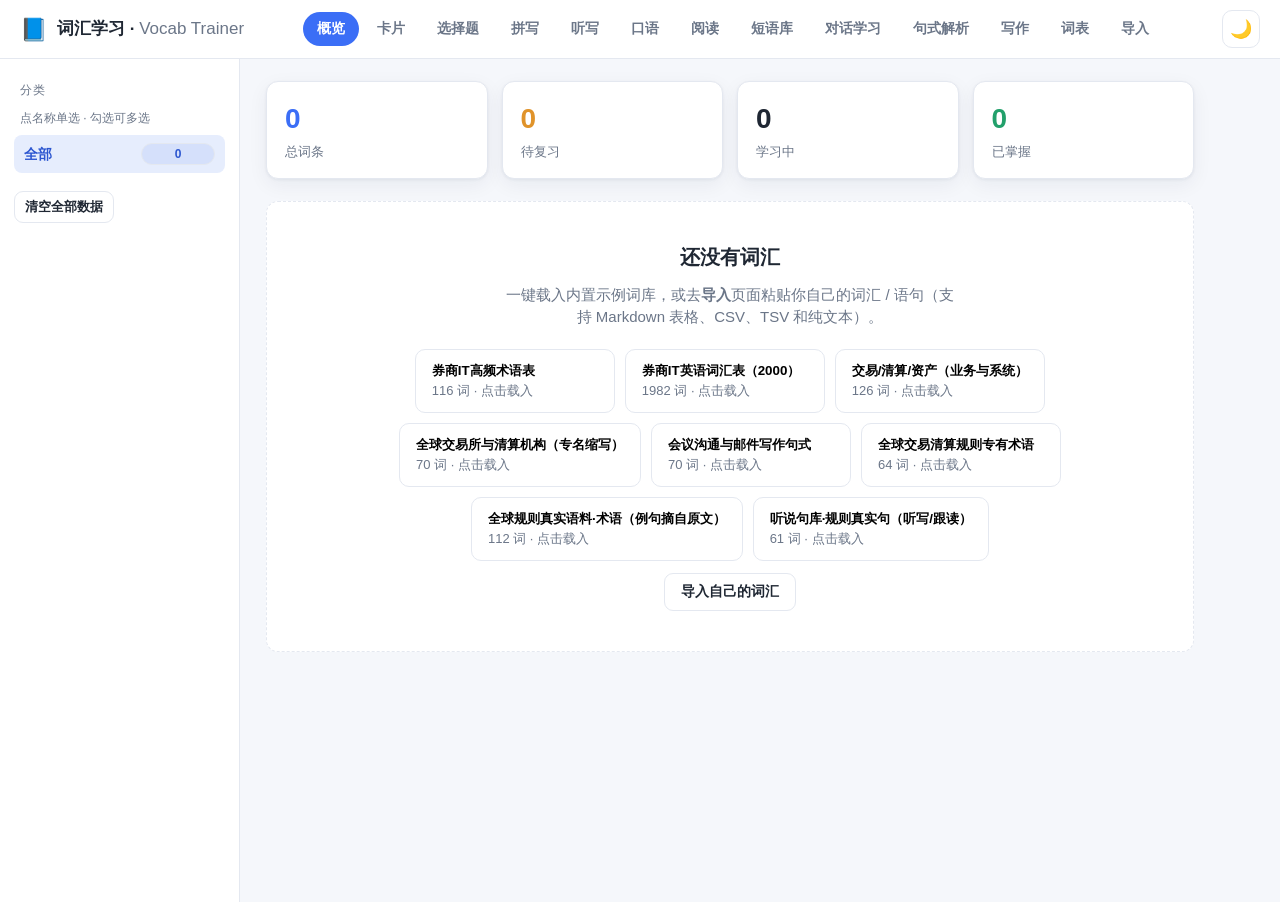
